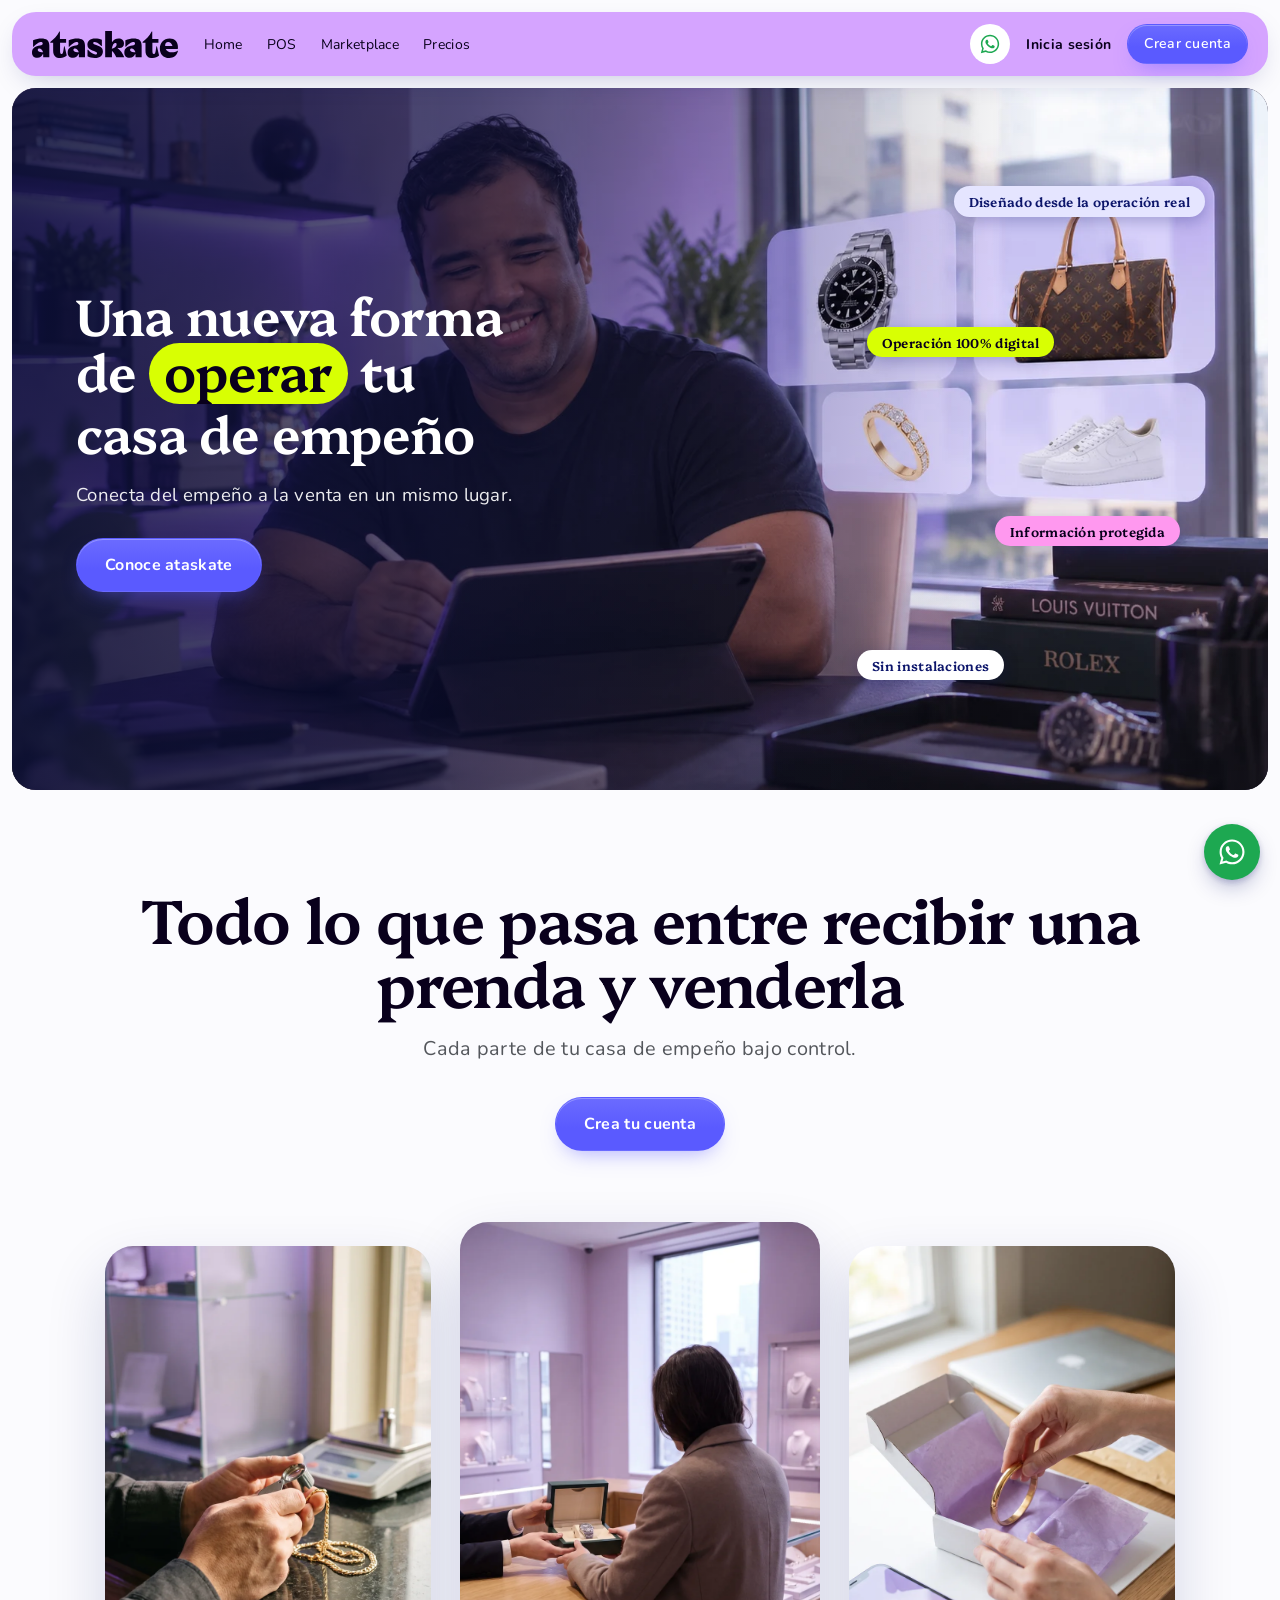
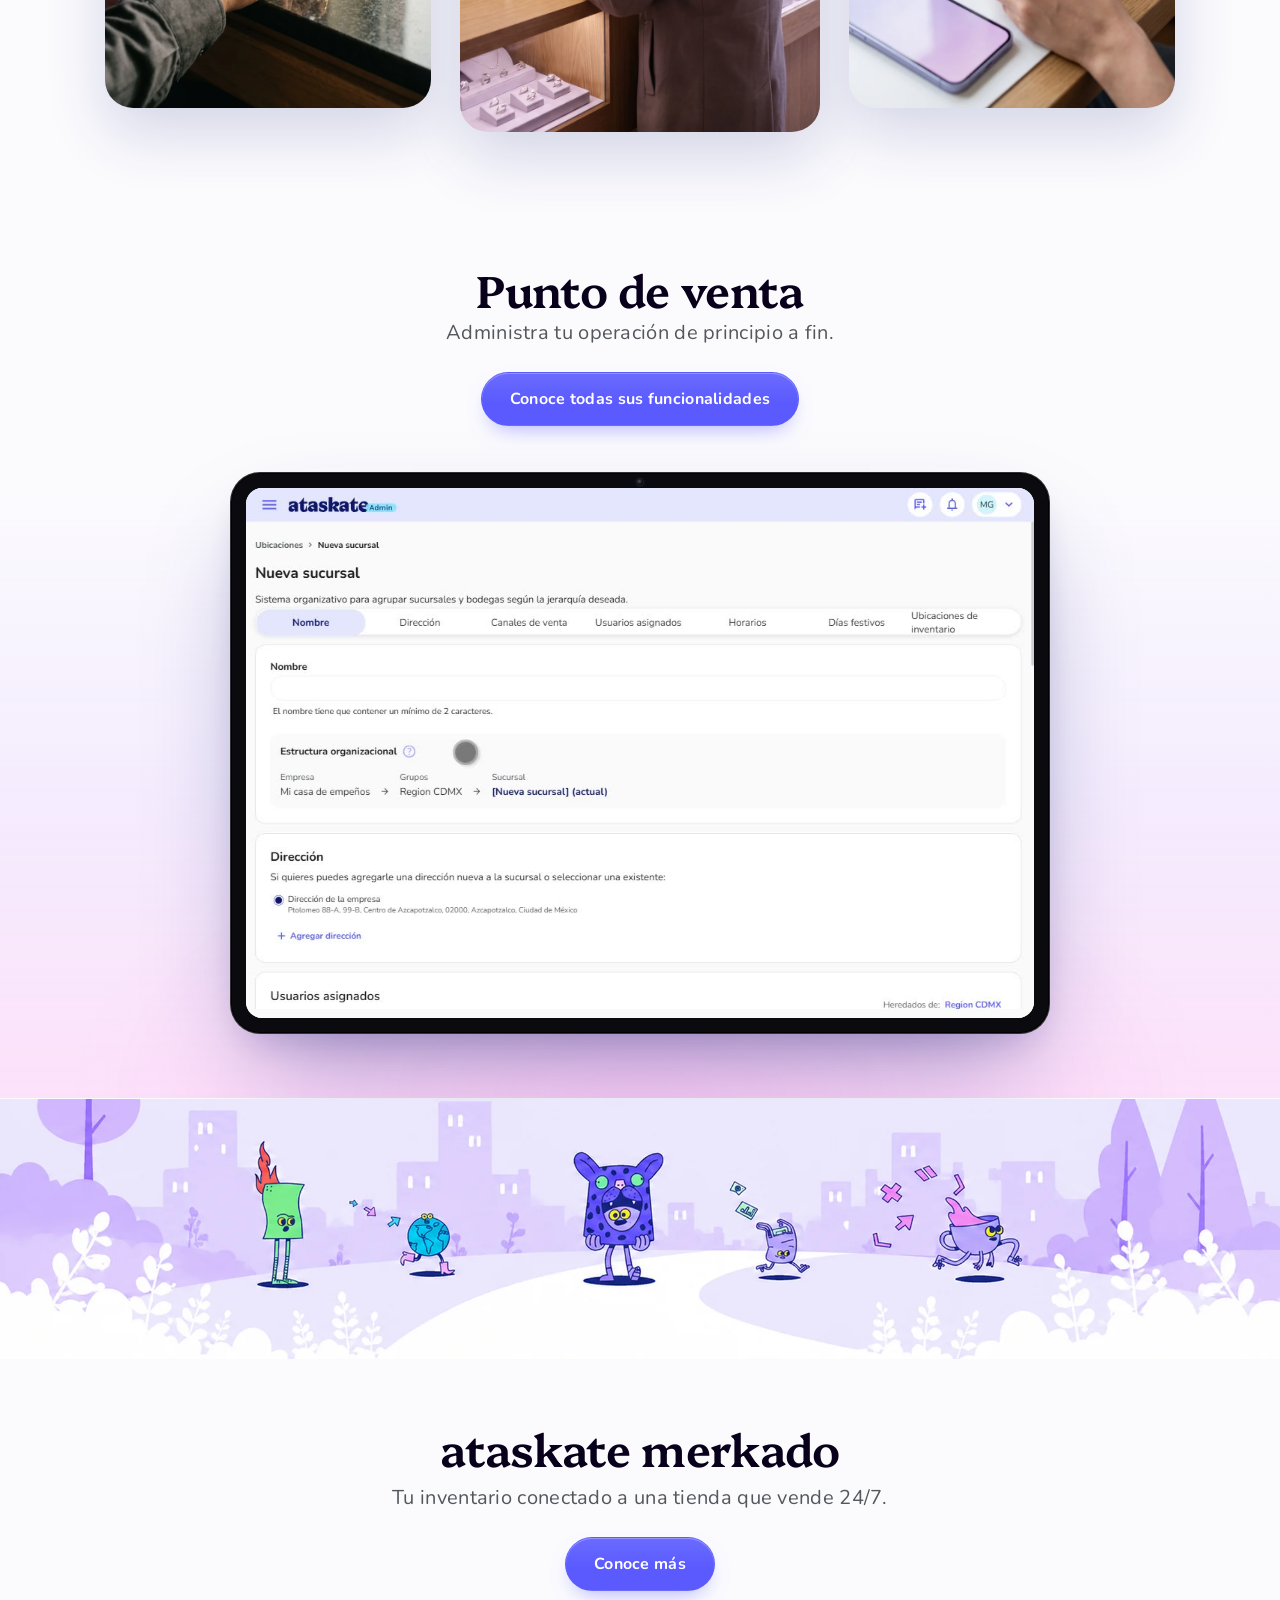
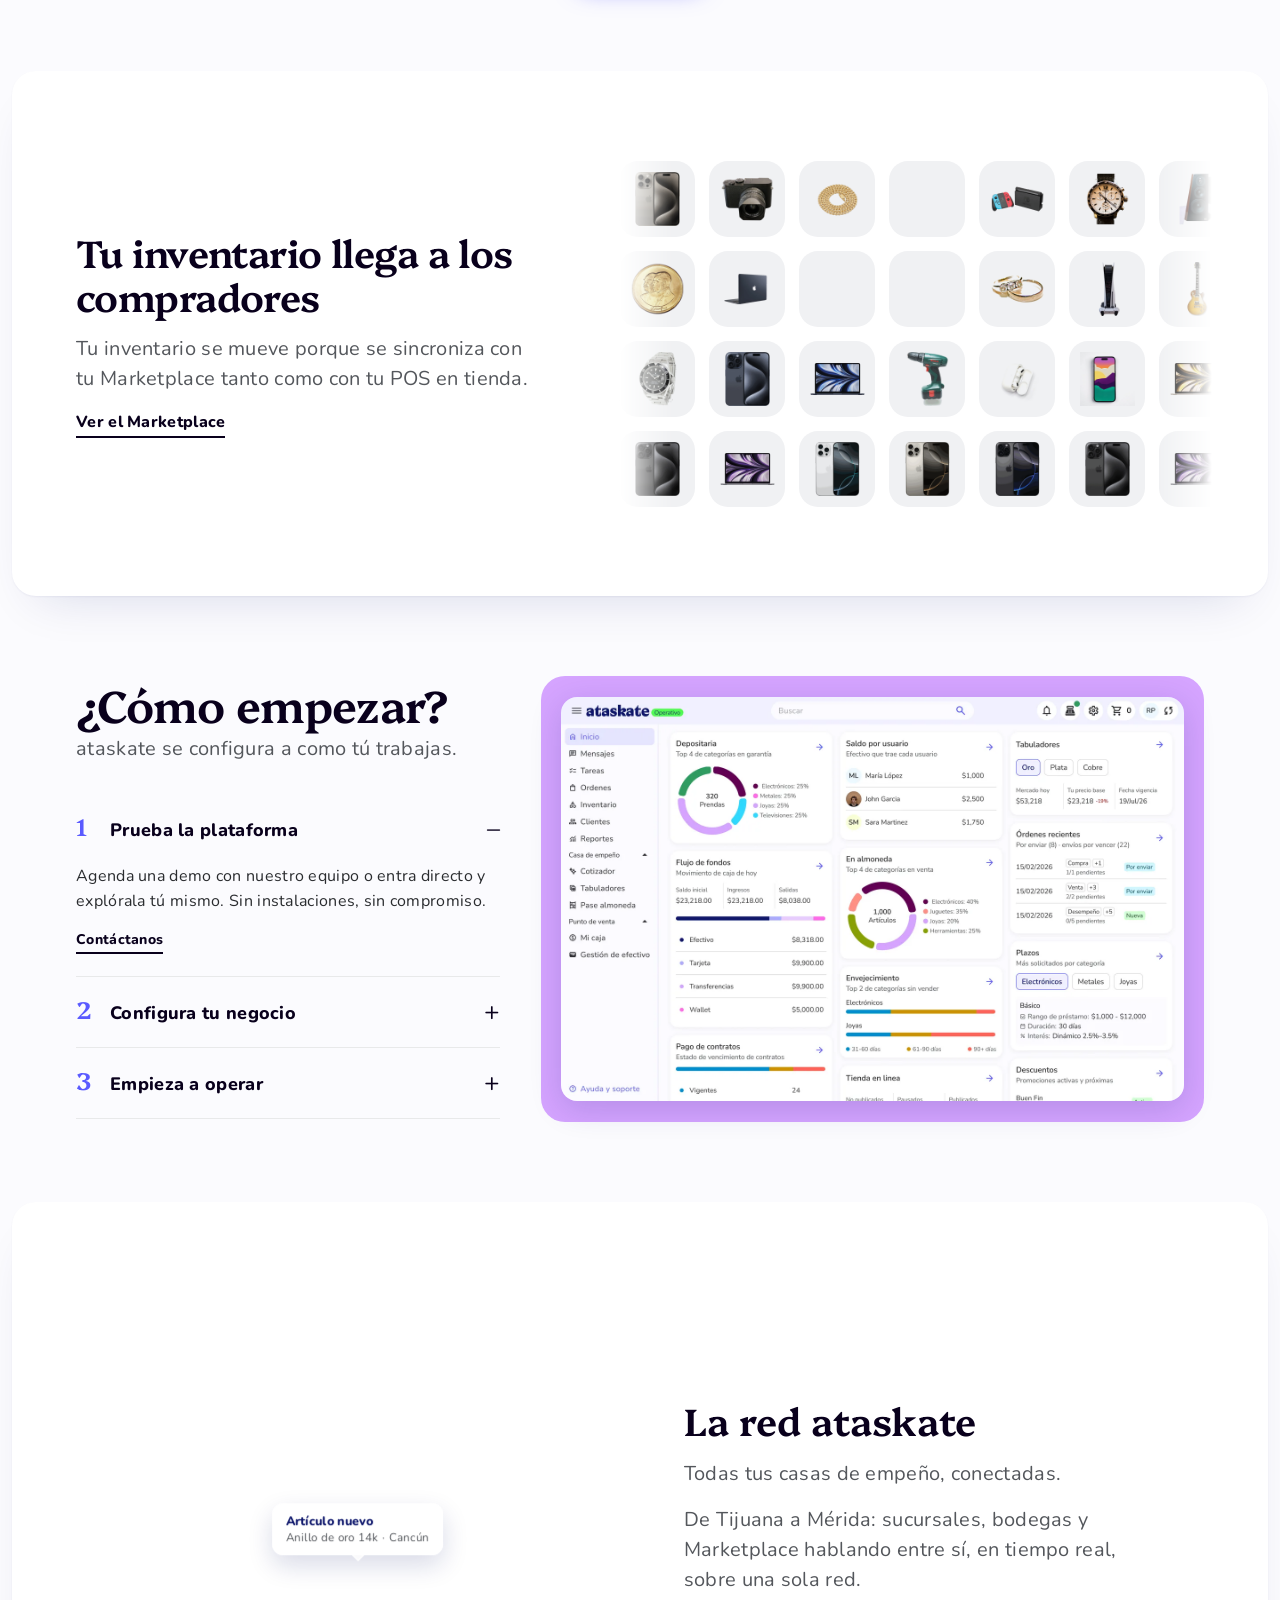
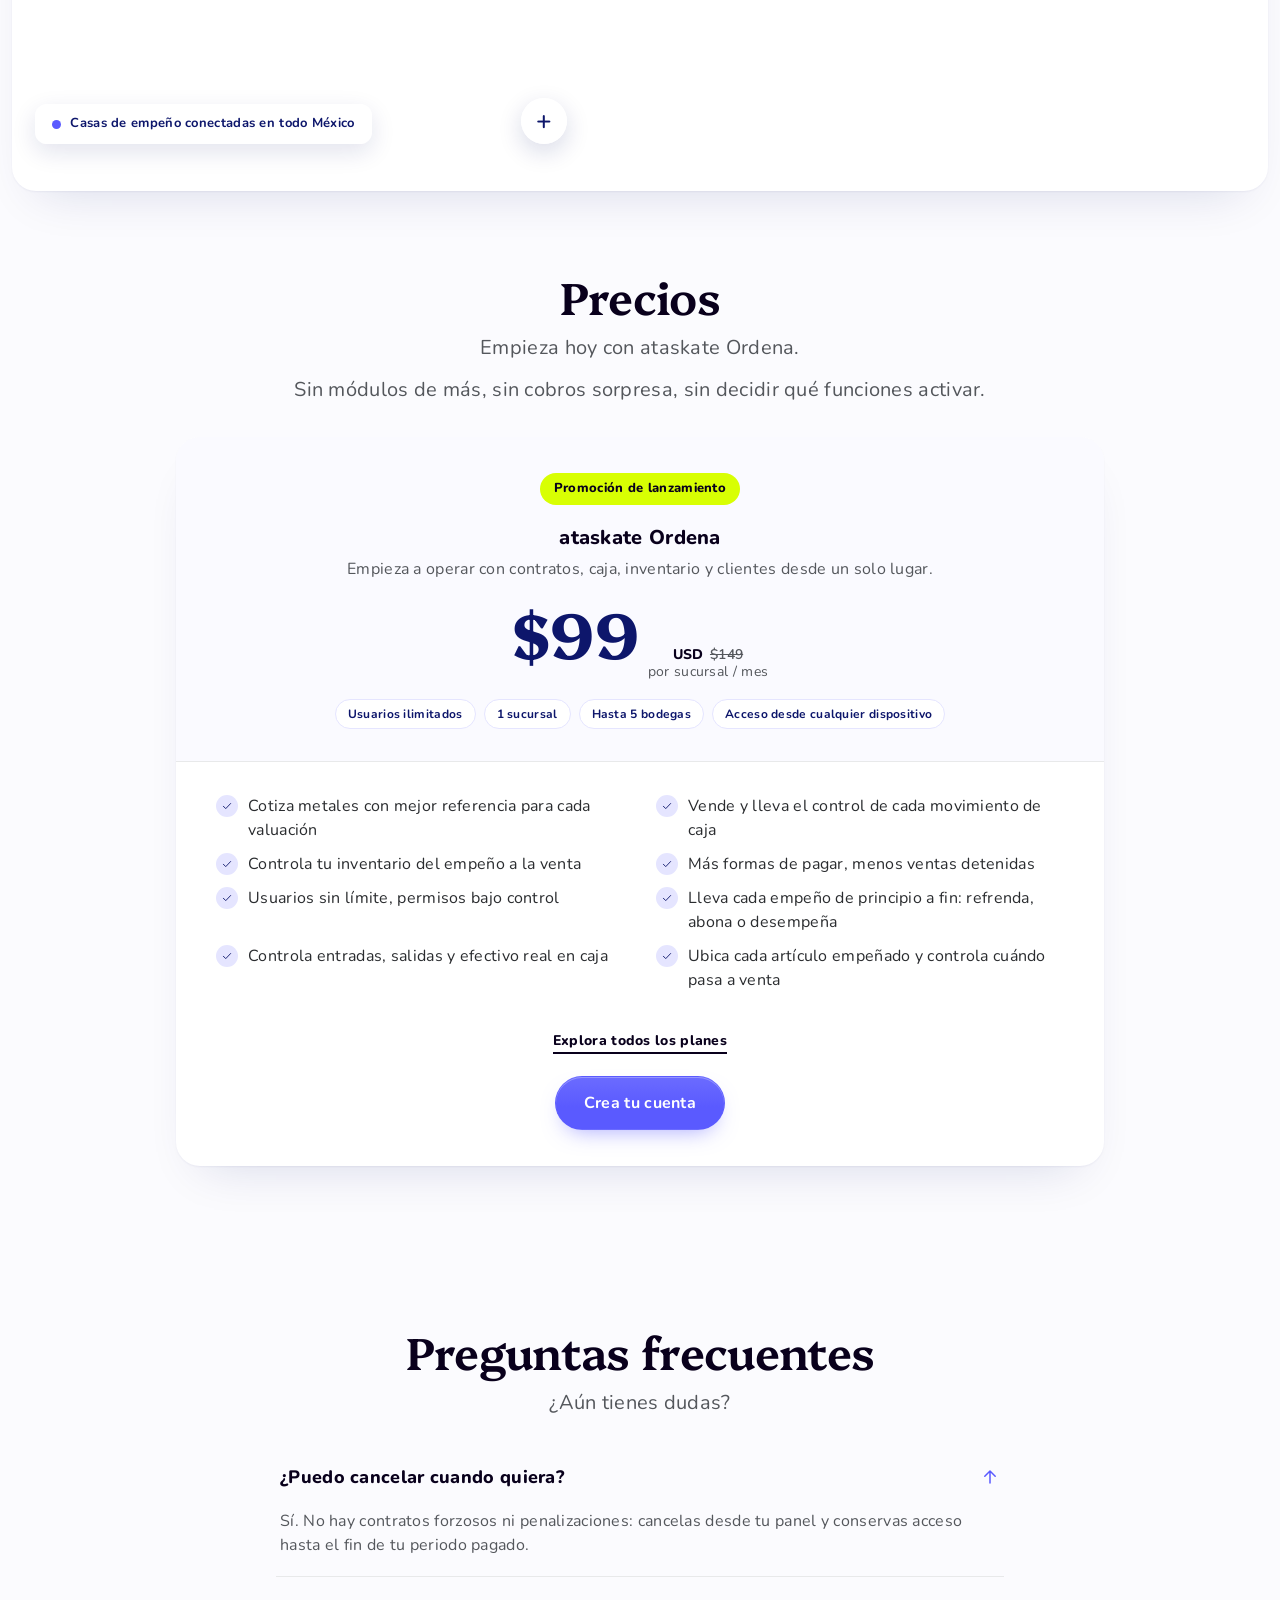
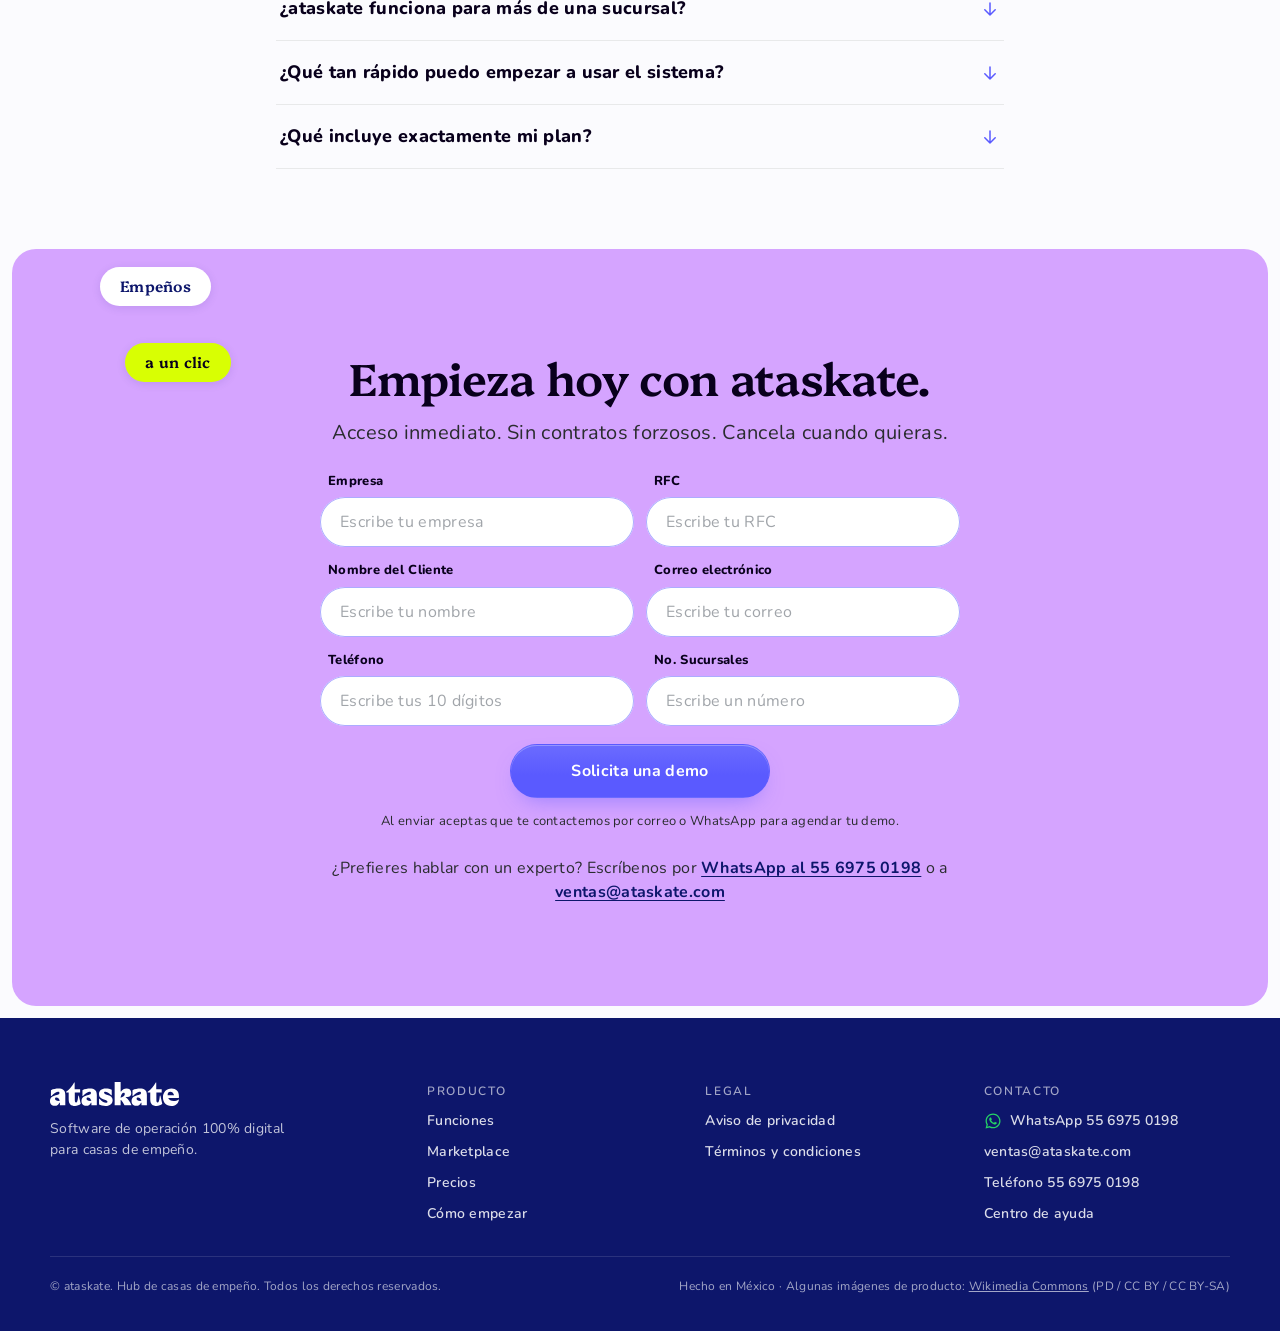
==== landing/index.html @ 6cd4001c "Formulario de demo: los campos vacíos dicen qué escribir en vez de un ejemplo Co-Authored-By: Claude" ====
<!DOCTYPE html><html lang="es-MX"> <head><meta charset="UTF-8"><meta name="viewport" content="width=device-width, initial-scale=1"><title>ataskate — Software prendario para casas de empeño</title><meta name="description" content="Contratos, inventario, crédito y venta en una sola plataforma hecha para casas de empeño. Sin papel, sin Excel, sin pretextos."><meta name="robots" content="index, follow, max-image-preview:large"><link rel="canonical" href="https://ataskate.com.mx/landing/"><link rel="icon" type="image/svg+xml" href="/brand/ataskate-mark.svg"><link rel="icon" href="/favicon.ico" sizes="48x48"><link rel="apple-touch-icon" href="/apple-touch-icon.png"><meta name="theme-color" content="#d5a4ff"><link rel="sitemap" type="application/xml" href="/sitemap.xml"><meta property="og:site_name" content="ataskate"><meta property="og:locale" content="es_MX"><meta property="og:type" content="website"><meta property="og:url" content="https://ataskate.com.mx/landing/"><meta property="og:title" content="ataskate — Software prendario para casas de empeño"><meta property="og:description" content="Contratos, inventario, crédito y venta en una sola plataforma hecha para casas de empeño. Sin papel, sin Excel, sin pretextos."><meta property="og:image" content="https://ataskate.com.mx/brand/og.png"><meta property="og:image:width" content="1200"><meta property="og:image:height" content="630"><meta property="og:image:alt" content="ataskate — punto de venta y operación para casas de empeño"><meta name="twitter:card" content="summary_large_image"><link rel="preconnect" href="https://fonts.googleapis.com"><link rel="preconnect" href="https://fonts.gstatic.com" crossorigin><link href="https://fonts.googleapis.com/css2?family=Nunito:wght@400;600;700;800&family=Platypi:wght@600;700&display=swap" rel="stylesheet"><script>(function(){const id = "ypi6x94vpf";

    (function (c, l, a, r, i, t, y) {
      c[a] = c[a] || function () { (c[a].q = c[a].q || []).push(arguments); };
      t = l.createElement(r); t.async = 1; t.src = 'https://www.clarity.ms/tag/' + i;
      y = l.getElementsByTagName(r)[0]; y.parentNode.insertBefore(t, y);
    })(window, document, 'clarity', 'script', id);
  })();</script><link rel="preload" as="image" href="/video/landing-pos-poster.jpg"><link rel="stylesheet" href="/_astro/landing.CzInHLzy.css">
<link rel="stylesheet" href="/_astro/landing.BYxrGSKf.css">
<style>.wa--foot[data-astro-cid-sbyz6brq]{display:inline-flex;align-items:center;gap:8px}.wa--foot[data-astro-cid-sbyz6brq] svg[data-astro-cid-sbyz6brq]{flex:none;color:#25d366}.wa--flotante[data-astro-cid-sbyz6brq]{position:fixed;right:max(20px,env(safe-area-inset-right));bottom:max(20px,env(safe-area-inset-bottom));z-index:40;display:inline-flex;align-items:center;justify-content:center;width:56px;height:56px;border-radius:50%;background:#1da851;color:#fff;box-shadow:0 10px 24px -8px #0d166b73,0 2px 6px #0d166b2e;transition:transform .15s,background-color .15s,opacity .2s,visibility 0s}.wa--flotante[data-astro-cid-sbyz6brq]:hover{background:#178f45;transform:translateY(-2px)}.wa--flotante[data-astro-cid-sbyz6brq]:active{transform:none}.wa--flotante[data-astro-cid-sbyz6brq]:focus-visible{border-radius:50%;outline:3px solid #0d166b;outline-offset:3px}.wa--flotante[data-astro-cid-sbyz6brq].is-oculto{opacity:0;visibility:hidden;pointer-events:none;transition:opacity .2s,visibility 0s .2s}@media (prefers-reduced-motion: reduce){.wa--flotante[data-astro-cid-sbyz6brq],.wa--flotante[data-astro-cid-sbyz6brq].is-oculto{transition:none}.wa--flotante[data-astro-cid-sbyz6brq]:hover{transform:none}}@media print{.wa--flotante[data-astro-cid-sbyz6brq]{display:none}}
</style>
<link rel="stylesheet" href="/_astro/landing.CSBwMvqq.css"><script type="module" src="/_astro/hoisted.DIauK516.js"></script></head> <body> <a class="skip" href="#main">Saltar al contenido</a>     <header class="mast" data-astro-cid-bcnnqveb> <div class="mast__bar" data-astro-cid-bcnnqveb> <a class="mast__brand" href="#top" aria-label="ataskate — inicio" data-astro-cid-bcnnqveb> <img src="/brand/ataskate-ink.svg" alt="ataskate" width="335" height="62" data-astro-cid-bcnnqveb> </a> <nav class="mast__nav" id="mast-nav" aria-label="Principal" data-astro-cid-bcnnqveb> <a href="#top" data-astro-cid-bcnnqveb>Home</a><a href="/punto-de-venta/" data-astro-cid-bcnnqveb>POS</a><a href="/marketplace/" data-astro-cid-bcnnqveb>Marketplace</a><a href="/planes/" data-astro-cid-bcnnqveb>Precios</a> </nav> <a class="wa wa--mast mast__wa" data-wa="mast" href="https://wa.me/525569750198?text=Hola%2C%20quiero%20m%C3%A1s%20informaci%C3%B3n%20de%20ataskate." target="_blank" rel="noopener" aria-label="Escríbenos por WhatsApp (se abre en otra pestaña)" title="Escríbenos por WhatsApp" data-astro-cid-bcnnqveb data-astro-cid-sbyz6brq><svg viewBox="0 0 24 24" width="22" height="22" fill="currentColor" aria-hidden="true" data-astro-cid-sbyz6brq><path d="M2 22L3.41254 16.8642C2.5409 15.3608 2.08289 13.6567 2.08373 11.9092C2.08624 6.44583 6.55329 2 12.0419 2C14.7053 2.00083 17.2056 3.03333 19.0862 4.90667C20.9659 6.78 22.0008 9.27 22 11.9183C21.9975 17.3825 17.5304 21.8283 12.0419 21.8283C10.3756 21.8275 8.73365 21.4117 7.27924 20.6217L2 22ZM7.52374 18.8275C8.92707 19.6567 10.2668 20.1533 12.0385 20.1542C16.6002 20.1542 20.3162 16.4592 20.3187 11.9167C20.3204 7.365 16.622 3.675 12.0452 3.67333C7.4802 3.67333 3.76673 7.36833 3.76505 11.91C3.76421 13.7642 4.31014 15.1525 5.22699 16.605L4.39052 19.645L7.52374 18.8275ZM17.0582 14.2742C16.9962 14.1708 16.8304 14.1092 16.5809 13.985C16.3322 13.8608 15.1089 13.2617 14.8803 13.1792C14.6526 13.0967 14.4868 13.055 14.3202 13.3033C14.1544 13.5508 13.6771 14.1092 13.5323 14.2742C13.3874 14.4392 13.2417 14.46 12.993 14.3358C12.7444 14.2117 11.9422 13.9508 10.9919 13.1067C10.2525 12.45 9.75266 11.6392 9.6078 11.3908C9.46295 11.1433 9.59273 11.0092 9.71665 10.8858C9.82885 10.775 9.96533 10.5967 10.0901 10.4517C10.2165 10.3083 10.2576 10.205 10.3413 10.0392C10.4242 9.87417 10.3832 9.72917 10.3204 9.605C10.2576 9.48167 9.76019 8.2625 9.55338 7.76667C9.35075 7.28417 9.14561 7.34917 8.99322 7.34167L8.51595 7.33333C8.35016 7.33333 8.08055 7.395 7.8528 7.64333C7.62505 7.89167 6.982 8.49 6.982 9.70917C6.982 10.9283 7.87373 12.1058 7.99765 12.2708C8.12241 12.4358 9.75182 14.9375 12.2478 16.01C12.8415 16.265 13.3054 16.4175 13.6662 16.5317C14.2624 16.72 14.805 16.6933 15.2337 16.63C15.7118 16.5592 16.7057 16.0308 16.9133 15.4525C17.121 14.8733 17.121 14.3775 17.0582 14.2742Z" data-astro-cid-sbyz6brq></path></svg></a>   <a class="mast__login" href="#cta" data-astro-cid-bcnnqveb>Inicia sesión</a> <a class="btn btn--primary btn--sm mast__cta" href="#cta" data-astro-cid-bcnnqveb>Crear cuenta</a> <button class="mast__burger" type="button" data-menu aria-controls="mast-nav" aria-expanded="false" aria-label="Abrir menú" data-astro-cid-bcnnqveb> <span data-astro-cid-bcnnqveb></span><span data-astro-cid-bcnnqveb></span><span data-astro-cid-bcnnqveb></span> </button> </div> </header> <main id="main" data-astro-cid-bcnnqveb> <!-- ============================== HERO ============================== --> <!-- Cinematic hero: the counter footage runs full-bleed behind a left
         scrim, Shopify-style, with the copy in white on top. --> <section class="hero" id="top" data-astro-cid-bcnnqveb> <div class="hero__bg" aria-hidden="true" data-astro-cid-bcnnqveb> <img class="hero__img" src="/img/hero-home.webp" alt="" width="1669" height="942" fetchpriority="high" decoding="async" data-astro-cid-bcnnqveb> </div> <div class="hero__scrim" aria-hidden="true" data-astro-cid-bcnnqveb></div> <div class="hero__copy" data-astro-cid-bcnnqveb> <h1 class="hero__title" data-astro-cid-bcnnqveb>
Una nueva forma de <em data-astro-cid-bcnnqveb>operar</em> tu casa de empeño
</h1> <p class="hero__lede" data-astro-cid-bcnnqveb>
Conecta del empeño a la venta en un mismo lugar.
</p> <div class="hero__actions" data-astro-cid-bcnnqveb> <a class="btn btn--primary" href="#funciones" data-astro-cid-bcnnqveb>Conoce ataskate</a> </div> </div> <ul class="hero__chips" data-astro-cid-bcnnqveb> <li style="--t:14%;--l:auto;--r:5%;--d:-1.2s;--bg:var(--purple-100);--fg:var(--navy)" data-astro-cid-bcnnqveb> Diseñado desde la operación real </li><li style="--t:34%;--l:auto;--r:17%;--d:-3.6s;--bg:var(--lemon-200);--fg:var(--ink)" data-astro-cid-bcnnqveb> Operación 100% digital </li><li style="--t:61%;--l:auto;--r:7%;--d:-5.4s;--bg:var(--pink-100);--fg:var(--ink)" data-astro-cid-bcnnqveb> Información protegida </li><li style="--t:80%;--l:auto;--r:21%;--d:-2.5s;--bg:#FFFFFF;--fg:var(--navy)" data-astro-cid-bcnnqveb> Sin instalaciones </li> </ul> </section> <!-- ============================== FUNCIONES ============================== --> <!-- ============================== SUITE (bento bajo el hero) ============================== --> <section class="suite" id="funciones" data-astro-cid-bcnnqveb> <div class="intro" data-astro-cid-bcnnqveb> <div class="head head--center intro__head" data-astro-cid-bcnnqveb> <h2 class="h2 intro__title" data-astro-cid-bcnnqveb>Todo lo que pasa entre recibir una prenda y venderla</h2> <p class="lede intro__sub" data-astro-cid-bcnnqveb>Cada parte de tu casa de empeño bajo control.</p> <a class="btn btn--primary intro__cta" href="#cta" data-astro-cid-bcnnqveb>Crea tu cuenta</a> </div> <div class="intro__cards" data-astro-cid-bcnnqveb> <figure class="icard icard--0" data-astro-cid-bcnnqveb> <img src="/img/intro/caja.webp" alt="Avalúo de una cadena de oro en el mostrador" width="900" height="1200" loading="lazy" decoding="async" data-astro-cid-bcnnqveb> </figure><figure class="icard icard--1" data-astro-cid-bcnnqveb> <img src="/img/intro/prenda.webp" alt="Cliente recibiendo un reloj en la sucursal" width="900" height="1200" loading="lazy" decoding="async" data-astro-cid-bcnnqveb> </figure><figure class="icard icard--2" data-astro-cid-bcnnqveb> <img src="/img/intro/venta.webp" alt="Empaque de una pieza vendida en el Marketplace" width="900" height="1200" loading="lazy" decoding="async" data-astro-cid-bcnnqveb> </figure> </div> </div> <div class="pos-hero" data-poshero data-astro-cid-bcnnqveb> <div class="suite__kicker suite__kicker--center" data-astro-cid-bcnnqveb> <span class="eyebrow" data-astro-cid-bcnnqveb>Punto de venta</span> <p data-astro-cid-bcnnqveb>Administra tu operación de principio a fin.</p> <a class="btn btn--primary" href="/punto-de-venta/" data-astro-cid-bcnnqveb>Conoce todas sus funcionalidades</a> </div> <div class="pos-hero__stage" data-astro-cid-bcnnqveb> <figure class="branches__device pos-hero__device" data-astro-cid-bcnnqveb> <video src="/video/suc-crear.mp4" poster="/video/suc-crear-poster.jpg" width="1052" height="708" autoplay muted loop playsinline preload="metadata" aria-label="Recorrido del punto de venta de ataskate" data-astro-cid-bcnnqveb></video> </figure> </div> </div><div class="mkt-hero" id="marketplace" data-mkthero data-astro-cid-bcnnqveb> <figure class="mkt-hero__art" data-astro-cid-bcnnqveb> <img src="/img/mkt-hero.webp" alt="Ilustración del Marketplace de ataskate" width="2000" height="407" loading="lazy" decoding="async" data-astro-cid-bcnnqveb> </figure> <div class="suite__kicker suite__kicker--center" data-astro-cid-bcnnqveb> <span class="eyebrow" data-astro-cid-bcnnqveb>ataskate merkado</span> <p data-astro-cid-bcnnqveb>Tu inventario conectado a una tienda que vende 24/7.</p> <a class="btn btn--primary" href="/marketplace/" data-astro-cid-bcnnqveb>Conoce más</a> </div> </div> </section> <!-- ============================== ALCANCE (product wall) ============================== --> <!-- Editorial two-column band: copy owns the left with generous air, the
         drifting product tiles live in their own zone on the right — they
         never run behind the text. --> <section class="wall" data-astro-cid-bcnnqveb> <div class="wall__copy" data-astro-cid-bcnnqveb> <h2 class="wall__title" data-astro-cid-bcnnqveb>Tu inventario llega a los compradores</h2> <p class="lede" data-astro-cid-bcnnqveb>Tu inventario se mueve porque se sincroniza con tu Marketplace tanto como con tu POS en tienda.</p> <a class="link-underline" href="#marketplace" data-astro-cid-bcnnqveb>Ver el Marketplace</a> </div> <!-- Decorative: rows of product tiles drifting sideways. Each row is
           rendered twice and slid by exactly one copy for a seamless loop. --> <div class="wall__rails" aria-hidden="true" data-astro-cid-bcnnqveb> <div class="wall__rail" data-astro-cid-bcnnqveb> <div class="wall__track" style="--dur:38s;--dir:normal" data-astro-cid-bcnnqveb> <span class="wall__tile" data-astro-cid-bcnnqveb> <img src="/img/productos/lg/iphone-titanio.webp" alt="" width="128" height="128" loading="lazy" decoding="async" data-astro-cid-bcnnqveb> </span><span class="wall__tile" data-astro-cid-bcnnqveb> <img src="/img/productos/lg/camara.webp" alt="" width="128" height="128" loading="lazy" decoding="async" data-astro-cid-bcnnqveb> </span><span class="wall__tile" data-astro-cid-bcnnqveb> <img src="/img/productos/lg/cadena-oro.webp" alt="" width="128" height="128" loading="lazy" decoding="async" data-astro-cid-bcnnqveb> </span><span class="wall__tile" data-astro-cid-bcnnqveb> <img src="/img/productos/lg/laptop-plata.webp" alt="" width="128" height="128" loading="lazy" decoding="async" data-astro-cid-bcnnqveb> </span><span class="wall__tile" data-astro-cid-bcnnqveb> <img src="/img/productos/lg/switch.webp" alt="" width="128" height="128" loading="lazy" decoding="async" data-astro-cid-bcnnqveb> </span><span class="wall__tile" data-astro-cid-bcnnqveb> <img src="/img/productos/lg/reloj-tissot.webp" alt="" width="128" height="128" loading="lazy" decoding="async" data-astro-cid-bcnnqveb> </span><span class="wall__tile" data-astro-cid-bcnnqveb> <img src="/img/productos/lg/bocina-jbl.webp" alt="" width="128" height="128" loading="lazy" decoding="async" data-astro-cid-bcnnqveb> </span><span class="wall__tile" data-astro-cid-bcnnqveb> <img src="/img/productos/lg/iphone-titanio.webp" alt="" width="128" height="128" loading="lazy" decoding="async" data-astro-cid-bcnnqveb> </span><span class="wall__tile" data-astro-cid-bcnnqveb> <img src="/img/productos/lg/camara.webp" alt="" width="128" height="128" loading="lazy" decoding="async" data-astro-cid-bcnnqveb> </span><span class="wall__tile" data-astro-cid-bcnnqveb> <img src="/img/productos/lg/cadena-oro.webp" alt="" width="128" height="128" loading="lazy" decoding="async" data-astro-cid-bcnnqveb> </span><span class="wall__tile" data-astro-cid-bcnnqveb> <img src="/img/productos/lg/laptop-plata.webp" alt="" width="128" height="128" loading="lazy" decoding="async" data-astro-cid-bcnnqveb> </span><span class="wall__tile" data-astro-cid-bcnnqveb> <img src="/img/productos/lg/switch.webp" alt="" width="128" height="128" loading="lazy" decoding="async" data-astro-cid-bcnnqveb> </span><span class="wall__tile" data-astro-cid-bcnnqveb> <img src="/img/productos/lg/reloj-tissot.webp" alt="" width="128" height="128" loading="lazy" decoding="async" data-astro-cid-bcnnqveb> </span><span class="wall__tile" data-astro-cid-bcnnqveb> <img src="/img/productos/lg/bocina-jbl.webp" alt="" width="128" height="128" loading="lazy" decoding="async" data-astro-cid-bcnnqveb> </span><span class="wall__tile" data-astro-cid-bcnnqveb> <img src="/img/productos/lg/iphone-titanio.webp" alt="" width="128" height="128" loading="lazy" decoding="async" data-astro-cid-bcnnqveb> </span><span class="wall__tile" data-astro-cid-bcnnqveb> <img src="/img/productos/lg/camara.webp" alt="" width="128" height="128" loading="lazy" decoding="async" data-astro-cid-bcnnqveb> </span><span class="wall__tile" data-astro-cid-bcnnqveb> <img src="/img/productos/lg/cadena-oro.webp" alt="" width="128" height="128" loading="lazy" decoding="async" data-astro-cid-bcnnqveb> </span><span class="wall__tile" data-astro-cid-bcnnqveb> <img src="/img/productos/lg/laptop-plata.webp" alt="" width="128" height="128" loading="lazy" decoding="async" data-astro-cid-bcnnqveb> </span><span class="wall__tile" data-astro-cid-bcnnqveb> <img src="/img/productos/lg/switch.webp" alt="" width="128" height="128" loading="lazy" decoding="async" data-astro-cid-bcnnqveb> </span><span class="wall__tile" data-astro-cid-bcnnqveb> <img src="/img/productos/lg/reloj-tissot.webp" alt="" width="128" height="128" loading="lazy" decoding="async" data-astro-cid-bcnnqveb> </span><span class="wall__tile" data-astro-cid-bcnnqveb> <img src="/img/productos/lg/bocina-jbl.webp" alt="" width="128" height="128" loading="lazy" decoding="async" data-astro-cid-bcnnqveb> </span><span class="wall__tile" data-astro-cid-bcnnqveb> <img src="/img/productos/lg/iphone-titanio.webp" alt="" width="128" height="128" loading="lazy" decoding="async" data-astro-cid-bcnnqveb> </span><span class="wall__tile" data-astro-cid-bcnnqveb> <img src="/img/productos/lg/camara.webp" alt="" width="128" height="128" loading="lazy" decoding="async" data-astro-cid-bcnnqveb> </span><span class="wall__tile" data-astro-cid-bcnnqveb> <img src="/img/productos/lg/cadena-oro.webp" alt="" width="128" height="128" loading="lazy" decoding="async" data-astro-cid-bcnnqveb> </span><span class="wall__tile" data-astro-cid-bcnnqveb> <img src="/img/productos/lg/iphone-titanio.webp" alt="" width="128" height="128" loading="lazy" decoding="async" data-astro-cid-bcnnqveb> </span><span class="wall__tile" data-astro-cid-bcnnqveb> <img src="/img/productos/lg/camara.webp" alt="" width="128" height="128" loading="lazy" decoding="async" data-astro-cid-bcnnqveb> </span><span class="wall__tile" data-astro-cid-bcnnqveb> <img src="/img/productos/lg/cadena-oro.webp" alt="" width="128" height="128" loading="lazy" decoding="async" data-astro-cid-bcnnqveb> </span><span class="wall__tile" data-astro-cid-bcnnqveb> <img src="/img/productos/lg/laptop-plata.webp" alt="" width="128" height="128" loading="lazy" decoding="async" data-astro-cid-bcnnqveb> </span><span class="wall__tile" data-astro-cid-bcnnqveb> <img src="/img/productos/lg/switch.webp" alt="" width="128" height="128" loading="lazy" decoding="async" data-astro-cid-bcnnqveb> </span><span class="wall__tile" data-astro-cid-bcnnqveb> <img src="/img/productos/lg/reloj-tissot.webp" alt="" width="128" height="128" loading="lazy" decoding="async" data-astro-cid-bcnnqveb> </span><span class="wall__tile" data-astro-cid-bcnnqveb> <img src="/img/productos/lg/bocina-jbl.webp" alt="" width="128" height="128" loading="lazy" decoding="async" data-astro-cid-bcnnqveb> </span><span class="wall__tile" data-astro-cid-bcnnqveb> <img src="/img/productos/lg/iphone-titanio.webp" alt="" width="128" height="128" loading="lazy" decoding="async" data-astro-cid-bcnnqveb> </span><span class="wall__tile" data-astro-cid-bcnnqveb> <img src="/img/productos/lg/camara.webp" alt="" width="128" height="128" loading="lazy" decoding="async" data-astro-cid-bcnnqveb> </span><span class="wall__tile" data-astro-cid-bcnnqveb> <img src="/img/productos/lg/cadena-oro.webp" alt="" width="128" height="128" loading="lazy" decoding="async" data-astro-cid-bcnnqveb> </span><span class="wall__tile" data-astro-cid-bcnnqveb> <img src="/img/productos/lg/laptop-plata.webp" alt="" width="128" height="128" loading="lazy" decoding="async" data-astro-cid-bcnnqveb> </span><span class="wall__tile" data-astro-cid-bcnnqveb> <img src="/img/productos/lg/switch.webp" alt="" width="128" height="128" loading="lazy" decoding="async" data-astro-cid-bcnnqveb> </span><span class="wall__tile" data-astro-cid-bcnnqveb> <img src="/img/productos/lg/reloj-tissot.webp" alt="" width="128" height="128" loading="lazy" decoding="async" data-astro-cid-bcnnqveb> </span><span class="wall__tile" data-astro-cid-bcnnqveb> <img src="/img/productos/lg/bocina-jbl.webp" alt="" width="128" height="128" loading="lazy" decoding="async" data-astro-cid-bcnnqveb> </span><span class="wall__tile" data-astro-cid-bcnnqveb> <img src="/img/productos/lg/iphone-titanio.webp" alt="" width="128" height="128" loading="lazy" decoding="async" data-astro-cid-bcnnqveb> </span><span class="wall__tile" data-astro-cid-bcnnqveb> <img src="/img/productos/lg/camara.webp" alt="" width="128" height="128" loading="lazy" decoding="async" data-astro-cid-bcnnqveb> </span><span class="wall__tile" data-astro-cid-bcnnqveb> <img src="/img/productos/lg/cadena-oro.webp" alt="" width="128" height="128" loading="lazy" decoding="async" data-astro-cid-bcnnqveb> </span><span class="wall__tile" data-astro-cid-bcnnqveb> <img src="/img/productos/lg/laptop-plata.webp" alt="" width="128" height="128" loading="lazy" decoding="async" data-astro-cid-bcnnqveb> </span><span class="wall__tile" data-astro-cid-bcnnqveb> <img src="/img/productos/lg/switch.webp" alt="" width="128" height="128" loading="lazy" decoding="async" data-astro-cid-bcnnqveb> </span><span class="wall__tile" data-astro-cid-bcnnqveb> <img src="/img/productos/lg/reloj-tissot.webp" alt="" width="128" height="128" loading="lazy" decoding="async" data-astro-cid-bcnnqveb> </span><span class="wall__tile" data-astro-cid-bcnnqveb> <img src="/img/productos/lg/bocina-jbl.webp" alt="" width="128" height="128" loading="lazy" decoding="async" data-astro-cid-bcnnqveb> </span><span class="wall__tile" data-astro-cid-bcnnqveb> <img src="/img/productos/lg/iphone-titanio.webp" alt="" width="128" height="128" loading="lazy" decoding="async" data-astro-cid-bcnnqveb> </span><span class="wall__tile" data-astro-cid-bcnnqveb> <img src="/img/productos/lg/camara.webp" alt="" width="128" height="128" loading="lazy" decoding="async" data-astro-cid-bcnnqveb> </span><span class="wall__tile" data-astro-cid-bcnnqveb> <img src="/img/productos/lg/cadena-oro.webp" alt="" width="128" height="128" loading="lazy" decoding="async" data-astro-cid-bcnnqveb> </span> </div> </div><div class="wall__rail" data-astro-cid-bcnnqveb> <div class="wall__track" style="--dur:47s;--dir:reverse" data-astro-cid-bcnnqveb> <span class="wall__tile" data-astro-cid-bcnnqveb> <img src="/img/productos/lg/moneda-oro.webp" alt="" width="128" height="128" loading="lazy" decoding="async" data-astro-cid-bcnnqveb> </span><span class="wall__tile" data-astro-cid-bcnnqveb> <img src="/img/productos/lg/macbook.webp" alt="" width="128" height="128" loading="lazy" decoding="async" data-astro-cid-bcnnqveb> </span><span class="wall__tile" data-astro-cid-bcnnqveb> <img src="/img/productos/lg/iphone-desierto.webp" alt="" width="128" height="128" loading="lazy" decoding="async" data-astro-cid-bcnnqveb> </span><span class="wall__tile" data-astro-cid-bcnnqveb> <img src="/img/productos/lg/smartwatch.webp" alt="" width="128" height="128" loading="lazy" decoding="async" data-astro-cid-bcnnqveb> </span><span class="wall__tile" data-astro-cid-bcnnqveb> <img src="/img/productos/lg/anillos.webp" alt="" width="128" height="128" loading="lazy" decoding="async" data-astro-cid-bcnnqveb> </span><span class="wall__tile" data-astro-cid-bcnnqveb> <img src="/img/productos/lg/consola.webp" alt="" width="128" height="128" loading="lazy" decoding="async" data-astro-cid-bcnnqveb> </span><span class="wall__tile" data-astro-cid-bcnnqveb> <img src="/img/productos/lg/guitarra.webp" alt="" width="128" height="128" loading="lazy" decoding="async" data-astro-cid-bcnnqveb> </span><span class="wall__tile" data-astro-cid-bcnnqveb> <img src="/img/productos/lg/moneda-oro.webp" alt="" width="128" height="128" loading="lazy" decoding="async" data-astro-cid-bcnnqveb> </span><span class="wall__tile" data-astro-cid-bcnnqveb> <img src="/img/productos/lg/macbook.webp" alt="" width="128" height="128" loading="lazy" decoding="async" data-astro-cid-bcnnqveb> </span><span class="wall__tile" data-astro-cid-bcnnqveb> <img src="/img/productos/lg/iphone-desierto.webp" alt="" width="128" height="128" loading="lazy" decoding="async" data-astro-cid-bcnnqveb> </span><span class="wall__tile" data-astro-cid-bcnnqveb> <img src="/img/productos/lg/smartwatch.webp" alt="" width="128" height="128" loading="lazy" decoding="async" data-astro-cid-bcnnqveb> </span><span class="wall__tile" data-astro-cid-bcnnqveb> <img src="/img/productos/lg/anillos.webp" alt="" width="128" height="128" loading="lazy" decoding="async" data-astro-cid-bcnnqveb> </span><span class="wall__tile" data-astro-cid-bcnnqveb> <img src="/img/productos/lg/consola.webp" alt="" width="128" height="128" loading="lazy" decoding="async" data-astro-cid-bcnnqveb> </span><span class="wall__tile" data-astro-cid-bcnnqveb> <img src="/img/productos/lg/guitarra.webp" alt="" width="128" height="128" loading="lazy" decoding="async" data-astro-cid-bcnnqveb> </span><span class="wall__tile" data-astro-cid-bcnnqveb> <img src="/img/productos/lg/moneda-oro.webp" alt="" width="128" height="128" loading="lazy" decoding="async" data-astro-cid-bcnnqveb> </span><span class="wall__tile" data-astro-cid-bcnnqveb> <img src="/img/productos/lg/macbook.webp" alt="" width="128" height="128" loading="lazy" decoding="async" data-astro-cid-bcnnqveb> </span><span class="wall__tile" data-astro-cid-bcnnqveb> <img src="/img/productos/lg/iphone-desierto.webp" alt="" width="128" height="128" loading="lazy" decoding="async" data-astro-cid-bcnnqveb> </span><span class="wall__tile" data-astro-cid-bcnnqveb> <img src="/img/productos/lg/smartwatch.webp" alt="" width="128" height="128" loading="lazy" decoding="async" data-astro-cid-bcnnqveb> </span><span class="wall__tile" data-astro-cid-bcnnqveb> <img src="/img/productos/lg/anillos.webp" alt="" width="128" height="128" loading="lazy" decoding="async" data-astro-cid-bcnnqveb> </span><span class="wall__tile" data-astro-cid-bcnnqveb> <img src="/img/productos/lg/consola.webp" alt="" width="128" height="128" loading="lazy" decoding="async" data-astro-cid-bcnnqveb> </span><span class="wall__tile" data-astro-cid-bcnnqveb> <img src="/img/productos/lg/guitarra.webp" alt="" width="128" height="128" loading="lazy" decoding="async" data-astro-cid-bcnnqveb> </span><span class="wall__tile" data-astro-cid-bcnnqveb> <img src="/img/productos/lg/moneda-oro.webp" alt="" width="128" height="128" loading="lazy" decoding="async" data-astro-cid-bcnnqveb> </span><span class="wall__tile" data-astro-cid-bcnnqveb> <img src="/img/productos/lg/macbook.webp" alt="" width="128" height="128" loading="lazy" decoding="async" data-astro-cid-bcnnqveb> </span><span class="wall__tile" data-astro-cid-bcnnqveb> <img src="/img/productos/lg/iphone-desierto.webp" alt="" width="128" height="128" loading="lazy" decoding="async" data-astro-cid-bcnnqveb> </span><span class="wall__tile" data-astro-cid-bcnnqveb> <img src="/img/productos/lg/moneda-oro.webp" alt="" width="128" height="128" loading="lazy" decoding="async" data-astro-cid-bcnnqveb> </span><span class="wall__tile" data-astro-cid-bcnnqveb> <img src="/img/productos/lg/macbook.webp" alt="" width="128" height="128" loading="lazy" decoding="async" data-astro-cid-bcnnqveb> </span><span class="wall__tile" data-astro-cid-bcnnqveb> <img src="/img/productos/lg/iphone-desierto.webp" alt="" width="128" height="128" loading="lazy" decoding="async" data-astro-cid-bcnnqveb> </span><span class="wall__tile" data-astro-cid-bcnnqveb> <img src="/img/productos/lg/smartwatch.webp" alt="" width="128" height="128" loading="lazy" decoding="async" data-astro-cid-bcnnqveb> </span><span class="wall__tile" data-astro-cid-bcnnqveb> <img src="/img/productos/lg/anillos.webp" alt="" width="128" height="128" loading="lazy" decoding="async" data-astro-cid-bcnnqveb> </span><span class="wall__tile" data-astro-cid-bcnnqveb> <img src="/img/productos/lg/consola.webp" alt="" width="128" height="128" loading="lazy" decoding="async" data-astro-cid-bcnnqveb> </span><span class="wall__tile" data-astro-cid-bcnnqveb> <img src="/img/productos/lg/guitarra.webp" alt="" width="128" height="128" loading="lazy" decoding="async" data-astro-cid-bcnnqveb> </span><span class="wall__tile" data-astro-cid-bcnnqveb> <img src="/img/productos/lg/moneda-oro.webp" alt="" width="128" height="128" loading="lazy" decoding="async" data-astro-cid-bcnnqveb> </span><span class="wall__tile" data-astro-cid-bcnnqveb> <img src="/img/productos/lg/macbook.webp" alt="" width="128" height="128" loading="lazy" decoding="async" data-astro-cid-bcnnqveb> </span><span class="wall__tile" data-astro-cid-bcnnqveb> <img src="/img/productos/lg/iphone-desierto.webp" alt="" width="128" height="128" loading="lazy" decoding="async" data-astro-cid-bcnnqveb> </span><span class="wall__tile" data-astro-cid-bcnnqveb> <img src="/img/productos/lg/smartwatch.webp" alt="" width="128" height="128" loading="lazy" decoding="async" data-astro-cid-bcnnqveb> </span><span class="wall__tile" data-astro-cid-bcnnqveb> <img src="/img/productos/lg/anillos.webp" alt="" width="128" height="128" loading="lazy" decoding="async" data-astro-cid-bcnnqveb> </span><span class="wall__tile" data-astro-cid-bcnnqveb> <img src="/img/productos/lg/consola.webp" alt="" width="128" height="128" loading="lazy" decoding="async" data-astro-cid-bcnnqveb> </span><span class="wall__tile" data-astro-cid-bcnnqveb> <img src="/img/productos/lg/guitarra.webp" alt="" width="128" height="128" loading="lazy" decoding="async" data-astro-cid-bcnnqveb> </span><span class="wall__tile" data-astro-cid-bcnnqveb> <img src="/img/productos/lg/moneda-oro.webp" alt="" width="128" height="128" loading="lazy" decoding="async" data-astro-cid-bcnnqveb> </span><span class="wall__tile" data-astro-cid-bcnnqveb> <img src="/img/productos/lg/macbook.webp" alt="" width="128" height="128" loading="lazy" decoding="async" data-astro-cid-bcnnqveb> </span><span class="wall__tile" data-astro-cid-bcnnqveb> <img src="/img/productos/lg/iphone-desierto.webp" alt="" width="128" height="128" loading="lazy" decoding="async" data-astro-cid-bcnnqveb> </span><span class="wall__tile" data-astro-cid-bcnnqveb> <img src="/img/productos/lg/smartwatch.webp" alt="" width="128" height="128" loading="lazy" decoding="async" data-astro-cid-bcnnqveb> </span><span class="wall__tile" data-astro-cid-bcnnqveb> <img src="/img/productos/lg/anillos.webp" alt="" width="128" height="128" loading="lazy" decoding="async" data-astro-cid-bcnnqveb> </span><span class="wall__tile" data-astro-cid-bcnnqveb> <img src="/img/productos/lg/consola.webp" alt="" width="128" height="128" loading="lazy" decoding="async" data-astro-cid-bcnnqveb> </span><span class="wall__tile" data-astro-cid-bcnnqveb> <img src="/img/productos/lg/guitarra.webp" alt="" width="128" height="128" loading="lazy" decoding="async" data-astro-cid-bcnnqveb> </span><span class="wall__tile" data-astro-cid-bcnnqveb> <img src="/img/productos/lg/moneda-oro.webp" alt="" width="128" height="128" loading="lazy" decoding="async" data-astro-cid-bcnnqveb> </span><span class="wall__tile" data-astro-cid-bcnnqveb> <img src="/img/productos/lg/macbook.webp" alt="" width="128" height="128" loading="lazy" decoding="async" data-astro-cid-bcnnqveb> </span><span class="wall__tile" data-astro-cid-bcnnqveb> <img src="/img/productos/lg/iphone-desierto.webp" alt="" width="128" height="128" loading="lazy" decoding="async" data-astro-cid-bcnnqveb> </span> </div> </div><div class="wall__rail" data-astro-cid-bcnnqveb> <div class="wall__track" style="--dur:56s;--dir:normal" data-astro-cid-bcnnqveb> <span class="wall__tile" data-astro-cid-bcnnqveb> <img src="/img/productos/lg/reloj.webp" alt="" width="128" height="128" loading="lazy" decoding="async" data-astro-cid-bcnnqveb> </span><span class="wall__tile" data-astro-cid-bcnnqveb> <img src="/img/productos/lg/iphone-azul.webp" alt="" width="128" height="128" loading="lazy" decoding="async" data-astro-cid-bcnnqveb> </span><span class="wall__tile" data-astro-cid-bcnnqveb> <img src="/img/productos/lg/laptop-negra.webp" alt="" width="128" height="128" loading="lazy" decoding="async" data-astro-cid-bcnnqveb> </span><span class="wall__tile" data-astro-cid-bcnnqveb> <img src="/img/productos/lg/taladro.webp" alt="" width="128" height="128" loading="lazy" decoding="async" data-astro-cid-bcnnqveb> </span><span class="wall__tile" data-astro-cid-bcnnqveb> <img src="/img/productos/lg/airpods.webp" alt="" width="128" height="128" loading="lazy" decoding="async" data-astro-cid-bcnnqveb> </span><span class="wall__tile" data-astro-cid-bcnnqveb> <img src="/img/productos/lg/iphone-14.webp" alt="" width="128" height="128" loading="lazy" decoding="async" data-astro-cid-bcnnqveb> </span><span class="wall__tile" data-astro-cid-bcnnqveb> <img src="/img/productos/lg/laptop-estelar.webp" alt="" width="128" height="128" loading="lazy" decoding="async" data-astro-cid-bcnnqveb> </span><span class="wall__tile" data-astro-cid-bcnnqveb> <img src="/img/productos/lg/reloj.webp" alt="" width="128" height="128" loading="lazy" decoding="async" data-astro-cid-bcnnqveb> </span><span class="wall__tile" data-astro-cid-bcnnqveb> <img src="/img/productos/lg/iphone-azul.webp" alt="" width="128" height="128" loading="lazy" decoding="async" data-astro-cid-bcnnqveb> </span><span class="wall__tile" data-astro-cid-bcnnqveb> <img src="/img/productos/lg/laptop-negra.webp" alt="" width="128" height="128" loading="lazy" decoding="async" data-astro-cid-bcnnqveb> </span><span class="wall__tile" data-astro-cid-bcnnqveb> <img src="/img/productos/lg/taladro.webp" alt="" width="128" height="128" loading="lazy" decoding="async" data-astro-cid-bcnnqveb> </span><span class="wall__tile" data-astro-cid-bcnnqveb> <img src="/img/productos/lg/airpods.webp" alt="" width="128" height="128" loading="lazy" decoding="async" data-astro-cid-bcnnqveb> </span><span class="wall__tile" data-astro-cid-bcnnqveb> <img src="/img/productos/lg/iphone-14.webp" alt="" width="128" height="128" loading="lazy" decoding="async" data-astro-cid-bcnnqveb> </span><span class="wall__tile" data-astro-cid-bcnnqveb> <img src="/img/productos/lg/laptop-estelar.webp" alt="" width="128" height="128" loading="lazy" decoding="async" data-astro-cid-bcnnqveb> </span><span class="wall__tile" data-astro-cid-bcnnqveb> <img src="/img/productos/lg/reloj.webp" alt="" width="128" height="128" loading="lazy" decoding="async" data-astro-cid-bcnnqveb> </span><span class="wall__tile" data-astro-cid-bcnnqveb> <img src="/img/productos/lg/iphone-azul.webp" alt="" width="128" height="128" loading="lazy" decoding="async" data-astro-cid-bcnnqveb> </span><span class="wall__tile" data-astro-cid-bcnnqveb> <img src="/img/productos/lg/laptop-negra.webp" alt="" width="128" height="128" loading="lazy" decoding="async" data-astro-cid-bcnnqveb> </span><span class="wall__tile" data-astro-cid-bcnnqveb> <img src="/img/productos/lg/taladro.webp" alt="" width="128" height="128" loading="lazy" decoding="async" data-astro-cid-bcnnqveb> </span><span class="wall__tile" data-astro-cid-bcnnqveb> <img src="/img/productos/lg/airpods.webp" alt="" width="128" height="128" loading="lazy" decoding="async" data-astro-cid-bcnnqveb> </span><span class="wall__tile" data-astro-cid-bcnnqveb> <img src="/img/productos/lg/iphone-14.webp" alt="" width="128" height="128" loading="lazy" decoding="async" data-astro-cid-bcnnqveb> </span><span class="wall__tile" data-astro-cid-bcnnqveb> <img src="/img/productos/lg/laptop-estelar.webp" alt="" width="128" height="128" loading="lazy" decoding="async" data-astro-cid-bcnnqveb> </span><span class="wall__tile" data-astro-cid-bcnnqveb> <img src="/img/productos/lg/reloj.webp" alt="" width="128" height="128" loading="lazy" decoding="async" data-astro-cid-bcnnqveb> </span><span class="wall__tile" data-astro-cid-bcnnqveb> <img src="/img/productos/lg/iphone-azul.webp" alt="" width="128" height="128" loading="lazy" decoding="async" data-astro-cid-bcnnqveb> </span><span class="wall__tile" data-astro-cid-bcnnqveb> <img src="/img/productos/lg/laptop-negra.webp" alt="" width="128" height="128" loading="lazy" decoding="async" data-astro-cid-bcnnqveb> </span><span class="wall__tile" data-astro-cid-bcnnqveb> <img src="/img/productos/lg/reloj.webp" alt="" width="128" height="128" loading="lazy" decoding="async" data-astro-cid-bcnnqveb> </span><span class="wall__tile" data-astro-cid-bcnnqveb> <img src="/img/productos/lg/iphone-azul.webp" alt="" width="128" height="128" loading="lazy" decoding="async" data-astro-cid-bcnnqveb> </span><span class="wall__tile" data-astro-cid-bcnnqveb> <img src="/img/productos/lg/laptop-negra.webp" alt="" width="128" height="128" loading="lazy" decoding="async" data-astro-cid-bcnnqveb> </span><span class="wall__tile" data-astro-cid-bcnnqveb> <img src="/img/productos/lg/taladro.webp" alt="" width="128" height="128" loading="lazy" decoding="async" data-astro-cid-bcnnqveb> </span><span class="wall__tile" data-astro-cid-bcnnqveb> <img src="/img/productos/lg/airpods.webp" alt="" width="128" height="128" loading="lazy" decoding="async" data-astro-cid-bcnnqveb> </span><span class="wall__tile" data-astro-cid-bcnnqveb> <img src="/img/productos/lg/iphone-14.webp" alt="" width="128" height="128" loading="lazy" decoding="async" data-astro-cid-bcnnqveb> </span><span class="wall__tile" data-astro-cid-bcnnqveb> <img src="/img/productos/lg/laptop-estelar.webp" alt="" width="128" height="128" loading="lazy" decoding="async" data-astro-cid-bcnnqveb> </span><span class="wall__tile" data-astro-cid-bcnnqveb> <img src="/img/productos/lg/reloj.webp" alt="" width="128" height="128" loading="lazy" decoding="async" data-astro-cid-bcnnqveb> </span><span class="wall__tile" data-astro-cid-bcnnqveb> <img src="/img/productos/lg/iphone-azul.webp" alt="" width="128" height="128" loading="lazy" decoding="async" data-astro-cid-bcnnqveb> </span><span class="wall__tile" data-astro-cid-bcnnqveb> <img src="/img/productos/lg/laptop-negra.webp" alt="" width="128" height="128" loading="lazy" decoding="async" data-astro-cid-bcnnqveb> </span><span class="wall__tile" data-astro-cid-bcnnqveb> <img src="/img/productos/lg/taladro.webp" alt="" width="128" height="128" loading="lazy" decoding="async" data-astro-cid-bcnnqveb> </span><span class="wall__tile" data-astro-cid-bcnnqveb> <img src="/img/productos/lg/airpods.webp" alt="" width="128" height="128" loading="lazy" decoding="async" data-astro-cid-bcnnqveb> </span><span class="wall__tile" data-astro-cid-bcnnqveb> <img src="/img/productos/lg/iphone-14.webp" alt="" width="128" height="128" loading="lazy" decoding="async" data-astro-cid-bcnnqveb> </span><span class="wall__tile" data-astro-cid-bcnnqveb> <img src="/img/productos/lg/laptop-estelar.webp" alt="" width="128" height="128" loading="lazy" decoding="async" data-astro-cid-bcnnqveb> </span><span class="wall__tile" data-astro-cid-bcnnqveb> <img src="/img/productos/lg/reloj.webp" alt="" width="128" height="128" loading="lazy" decoding="async" data-astro-cid-bcnnqveb> </span><span class="wall__tile" data-astro-cid-bcnnqveb> <img src="/img/productos/lg/iphone-azul.webp" alt="" width="128" height="128" loading="lazy" decoding="async" data-astro-cid-bcnnqveb> </span><span class="wall__tile" data-astro-cid-bcnnqveb> <img src="/img/productos/lg/laptop-negra.webp" alt="" width="128" height="128" loading="lazy" decoding="async" data-astro-cid-bcnnqveb> </span><span class="wall__tile" data-astro-cid-bcnnqveb> <img src="/img/productos/lg/taladro.webp" alt="" width="128" height="128" loading="lazy" decoding="async" data-astro-cid-bcnnqveb> </span><span class="wall__tile" data-astro-cid-bcnnqveb> <img src="/img/productos/lg/airpods.webp" alt="" width="128" height="128" loading="lazy" decoding="async" data-astro-cid-bcnnqveb> </span><span class="wall__tile" data-astro-cid-bcnnqveb> <img src="/img/productos/lg/iphone-14.webp" alt="" width="128" height="128" loading="lazy" decoding="async" data-astro-cid-bcnnqveb> </span><span class="wall__tile" data-astro-cid-bcnnqveb> <img src="/img/productos/lg/laptop-estelar.webp" alt="" width="128" height="128" loading="lazy" decoding="async" data-astro-cid-bcnnqveb> </span><span class="wall__tile" data-astro-cid-bcnnqveb> <img src="/img/productos/lg/reloj.webp" alt="" width="128" height="128" loading="lazy" decoding="async" data-astro-cid-bcnnqveb> </span><span class="wall__tile" data-astro-cid-bcnnqveb> <img src="/img/productos/lg/iphone-azul.webp" alt="" width="128" height="128" loading="lazy" decoding="async" data-astro-cid-bcnnqveb> </span><span class="wall__tile" data-astro-cid-bcnnqveb> <img src="/img/productos/lg/laptop-negra.webp" alt="" width="128" height="128" loading="lazy" decoding="async" data-astro-cid-bcnnqveb> </span> </div> </div><div class="wall__rail" data-astro-cid-bcnnqveb> <div class="wall__track" style="--dur:65s;--dir:reverse" data-astro-cid-bcnnqveb> <span class="wall__tile" data-astro-cid-bcnnqveb> <img src="/img/productos/lg/iphone-negro.webp" alt="" width="128" height="128" loading="lazy" decoding="async" data-astro-cid-bcnnqveb> </span><span class="wall__tile" data-astro-cid-bcnnqveb> <img src="/img/productos/lg/laptop-gris.webp" alt="" width="128" height="128" loading="lazy" decoding="async" data-astro-cid-bcnnqveb> </span><span class="wall__tile" data-astro-cid-bcnnqveb> <img src="/img/productos/lg/iphone-blanco.webp" alt="" width="128" height="128" loading="lazy" decoding="async" data-astro-cid-bcnnqveb> </span><span class="wall__tile" data-astro-cid-bcnnqveb> <img src="/img/productos/lg/iphone-natural16.webp" alt="" width="128" height="128" loading="lazy" decoding="async" data-astro-cid-bcnnqveb> </span><span class="wall__tile" data-astro-cid-bcnnqveb> <img src="/img/productos/lg/iphone-negro16.webp" alt="" width="128" height="128" loading="lazy" decoding="async" data-astro-cid-bcnnqveb> </span><span class="wall__tile" data-astro-cid-bcnnqveb> <img src="/img/productos/lg/iphone-negro.webp" alt="" width="128" height="128" loading="lazy" decoding="async" data-astro-cid-bcnnqveb> </span><span class="wall__tile" data-astro-cid-bcnnqveb> <img src="/img/productos/lg/laptop-gris.webp" alt="" width="128" height="128" loading="lazy" decoding="async" data-astro-cid-bcnnqveb> </span><span class="wall__tile" data-astro-cid-bcnnqveb> <img src="/img/productos/lg/iphone-blanco.webp" alt="" width="128" height="128" loading="lazy" decoding="async" data-astro-cid-bcnnqveb> </span><span class="wall__tile" data-astro-cid-bcnnqveb> <img src="/img/productos/lg/iphone-natural16.webp" alt="" width="128" height="128" loading="lazy" decoding="async" data-astro-cid-bcnnqveb> </span><span class="wall__tile" data-astro-cid-bcnnqveb> <img src="/img/productos/lg/iphone-negro16.webp" alt="" width="128" height="128" loading="lazy" decoding="async" data-astro-cid-bcnnqveb> </span><span class="wall__tile" data-astro-cid-bcnnqveb> <img src="/img/productos/lg/iphone-negro.webp" alt="" width="128" height="128" loading="lazy" decoding="async" data-astro-cid-bcnnqveb> </span><span class="wall__tile" data-astro-cid-bcnnqveb> <img src="/img/productos/lg/laptop-gris.webp" alt="" width="128" height="128" loading="lazy" decoding="async" data-astro-cid-bcnnqveb> </span><span class="wall__tile" data-astro-cid-bcnnqveb> <img src="/img/productos/lg/iphone-blanco.webp" alt="" width="128" height="128" loading="lazy" decoding="async" data-astro-cid-bcnnqveb> </span><span class="wall__tile" data-astro-cid-bcnnqveb> <img src="/img/productos/lg/iphone-natural16.webp" alt="" width="128" height="128" loading="lazy" decoding="async" data-astro-cid-bcnnqveb> </span><span class="wall__tile" data-astro-cid-bcnnqveb> <img src="/img/productos/lg/iphone-negro16.webp" alt="" width="128" height="128" loading="lazy" decoding="async" data-astro-cid-bcnnqveb> </span><span class="wall__tile" data-astro-cid-bcnnqveb> <img src="/img/productos/lg/iphone-negro.webp" alt="" width="128" height="128" loading="lazy" decoding="async" data-astro-cid-bcnnqveb> </span><span class="wall__tile" data-astro-cid-bcnnqveb> <img src="/img/productos/lg/laptop-gris.webp" alt="" width="128" height="128" loading="lazy" decoding="async" data-astro-cid-bcnnqveb> </span><span class="wall__tile" data-astro-cid-bcnnqveb> <img src="/img/productos/lg/iphone-blanco.webp" alt="" width="128" height="128" loading="lazy" decoding="async" data-astro-cid-bcnnqveb> </span><span class="wall__tile" data-astro-cid-bcnnqveb> <img src="/img/productos/lg/iphone-natural16.webp" alt="" width="128" height="128" loading="lazy" decoding="async" data-astro-cid-bcnnqveb> </span><span class="wall__tile" data-astro-cid-bcnnqveb> <img src="/img/productos/lg/iphone-negro16.webp" alt="" width="128" height="128" loading="lazy" decoding="async" data-astro-cid-bcnnqveb> </span><span class="wall__tile" data-astro-cid-bcnnqveb> <img src="/img/productos/lg/iphone-negro.webp" alt="" width="128" height="128" loading="lazy" decoding="async" data-astro-cid-bcnnqveb> </span><span class="wall__tile" data-astro-cid-bcnnqveb> <img src="/img/productos/lg/laptop-gris.webp" alt="" width="128" height="128" loading="lazy" decoding="async" data-astro-cid-bcnnqveb> </span><span class="wall__tile" data-astro-cid-bcnnqveb> <img src="/img/productos/lg/iphone-blanco.webp" alt="" width="128" height="128" loading="lazy" decoding="async" data-astro-cid-bcnnqveb> </span><span class="wall__tile" data-astro-cid-bcnnqveb> <img src="/img/productos/lg/iphone-natural16.webp" alt="" width="128" height="128" loading="lazy" decoding="async" data-astro-cid-bcnnqveb> </span><span class="wall__tile" data-astro-cid-bcnnqveb> <img src="/img/productos/lg/iphone-negro.webp" alt="" width="128" height="128" loading="lazy" decoding="async" data-astro-cid-bcnnqveb> </span><span class="wall__tile" data-astro-cid-bcnnqveb> <img src="/img/productos/lg/laptop-gris.webp" alt="" width="128" height="128" loading="lazy" decoding="async" data-astro-cid-bcnnqveb> </span><span class="wall__tile" data-astro-cid-bcnnqveb> <img src="/img/productos/lg/iphone-blanco.webp" alt="" width="128" height="128" loading="lazy" decoding="async" data-astro-cid-bcnnqveb> </span><span class="wall__tile" data-astro-cid-bcnnqveb> <img src="/img/productos/lg/iphone-natural16.webp" alt="" width="128" height="128" loading="lazy" decoding="async" data-astro-cid-bcnnqveb> </span><span class="wall__tile" data-astro-cid-bcnnqveb> <img src="/img/productos/lg/iphone-negro16.webp" alt="" width="128" height="128" loading="lazy" decoding="async" data-astro-cid-bcnnqveb> </span><span class="wall__tile" data-astro-cid-bcnnqveb> <img src="/img/productos/lg/iphone-negro.webp" alt="" width="128" height="128" loading="lazy" decoding="async" data-astro-cid-bcnnqveb> </span><span class="wall__tile" data-astro-cid-bcnnqveb> <img src="/img/productos/lg/laptop-gris.webp" alt="" width="128" height="128" loading="lazy" decoding="async" data-astro-cid-bcnnqveb> </span><span class="wall__tile" data-astro-cid-bcnnqveb> <img src="/img/productos/lg/iphone-blanco.webp" alt="" width="128" height="128" loading="lazy" decoding="async" data-astro-cid-bcnnqveb> </span><span class="wall__tile" data-astro-cid-bcnnqveb> <img src="/img/productos/lg/iphone-natural16.webp" alt="" width="128" height="128" loading="lazy" decoding="async" data-astro-cid-bcnnqveb> </span><span class="wall__tile" data-astro-cid-bcnnqveb> <img src="/img/productos/lg/iphone-negro16.webp" alt="" width="128" height="128" loading="lazy" decoding="async" data-astro-cid-bcnnqveb> </span><span class="wall__tile" data-astro-cid-bcnnqveb> <img src="/img/productos/lg/iphone-negro.webp" alt="" width="128" height="128" loading="lazy" decoding="async" data-astro-cid-bcnnqveb> </span><span class="wall__tile" data-astro-cid-bcnnqveb> <img src="/img/productos/lg/laptop-gris.webp" alt="" width="128" height="128" loading="lazy" decoding="async" data-astro-cid-bcnnqveb> </span><span class="wall__tile" data-astro-cid-bcnnqveb> <img src="/img/productos/lg/iphone-blanco.webp" alt="" width="128" height="128" loading="lazy" decoding="async" data-astro-cid-bcnnqveb> </span><span class="wall__tile" data-astro-cid-bcnnqveb> <img src="/img/productos/lg/iphone-natural16.webp" alt="" width="128" height="128" loading="lazy" decoding="async" data-astro-cid-bcnnqveb> </span><span class="wall__tile" data-astro-cid-bcnnqveb> <img src="/img/productos/lg/iphone-negro16.webp" alt="" width="128" height="128" loading="lazy" decoding="async" data-astro-cid-bcnnqveb> </span><span class="wall__tile" data-astro-cid-bcnnqveb> <img src="/img/productos/lg/iphone-negro.webp" alt="" width="128" height="128" loading="lazy" decoding="async" data-astro-cid-bcnnqveb> </span><span class="wall__tile" data-astro-cid-bcnnqveb> <img src="/img/productos/lg/laptop-gris.webp" alt="" width="128" height="128" loading="lazy" decoding="async" data-astro-cid-bcnnqveb> </span><span class="wall__tile" data-astro-cid-bcnnqveb> <img src="/img/productos/lg/iphone-blanco.webp" alt="" width="128" height="128" loading="lazy" decoding="async" data-astro-cid-bcnnqveb> </span><span class="wall__tile" data-astro-cid-bcnnqveb> <img src="/img/productos/lg/iphone-natural16.webp" alt="" width="128" height="128" loading="lazy" decoding="async" data-astro-cid-bcnnqveb> </span><span class="wall__tile" data-astro-cid-bcnnqveb> <img src="/img/productos/lg/iphone-negro16.webp" alt="" width="128" height="128" loading="lazy" decoding="async" data-astro-cid-bcnnqveb> </span><span class="wall__tile" data-astro-cid-bcnnqveb> <img src="/img/productos/lg/iphone-negro.webp" alt="" width="128" height="128" loading="lazy" decoding="async" data-astro-cid-bcnnqveb> </span><span class="wall__tile" data-astro-cid-bcnnqveb> <img src="/img/productos/lg/laptop-gris.webp" alt="" width="128" height="128" loading="lazy" decoding="async" data-astro-cid-bcnnqveb> </span><span class="wall__tile" data-astro-cid-bcnnqveb> <img src="/img/productos/lg/iphone-blanco.webp" alt="" width="128" height="128" loading="lazy" decoding="async" data-astro-cid-bcnnqveb> </span><span class="wall__tile" data-astro-cid-bcnnqveb> <img src="/img/productos/lg/iphone-natural16.webp" alt="" width="128" height="128" loading="lazy" decoding="async" data-astro-cid-bcnnqveb> </span> </div> </div> </div> </section> <!-- ============================== CÓMO EMPEZAR ============================== --> <section class="section start" id="como-empezar" data-astro-cid-bcnnqveb> <div class="start__grid" data-astro-cid-bcnnqveb> <div class="start__copy" data-astro-cid-bcnnqveb> <h2 class="eyebrow" data-astro-cid-bcnnqveb>¿Cómo empezar?</h2> <p class="start__sub" data-astro-cid-bcnnqveb>ataskate se configura a como tú trabajas.</p> <div class="acc" data-acc data-astro-cid-bcnnqveb> <div class="acc__item" data-astro-cid-bcnnqveb> <h3 class="acc__h" data-astro-cid-bcnnqveb> <button type="button" class="acc__btn" aria-expanded="true" aria-controls="paso-0" id="paso-btn-0" data-astro-cid-bcnnqveb> <span class="acc__label" data-astro-cid-bcnnqveb> <span class="acc__num" aria-hidden="true" data-astro-cid-bcnnqveb>1</span> Prueba la plataforma </span> <span class="acc__sign" aria-hidden="true" data-astro-cid-bcnnqveb>–</span> </button> </h3> <div class="acc__panel" id="paso-0" role="region" aria-labelledby="paso-btn-0" data-astro-cid-bcnnqveb> <p data-astro-cid-bcnnqveb>Agenda una demo con nuestro equipo o entra directo y explórala tú mismo. Sin instalaciones, sin compromiso.</p> <a class="link-underline link-underline--sm" href="#cta" data-astro-cid-bcnnqveb>Contáctanos</a> </div> </div><div class="acc__item" data-astro-cid-bcnnqveb> <h3 class="acc__h" data-astro-cid-bcnnqveb> <button type="button" class="acc__btn" aria-expanded="false" aria-controls="paso-1" id="paso-btn-1" data-astro-cid-bcnnqveb> <span class="acc__label" data-astro-cid-bcnnqveb> <span class="acc__num" aria-hidden="true" data-astro-cid-bcnnqveb>2</span> Configura tu negocio </span> <span class="acc__sign" aria-hidden="true" data-astro-cid-bcnnqveb>+</span> </button> </h3> <div class="acc__panel" id="paso-1" role="region" aria-labelledby="paso-btn-1" hidden data-astro-cid-bcnnqveb> <p data-astro-cid-bcnnqveb>Sucursales, usuarios y roles listos en minutos, no en semanas.</p>  </div> </div><div class="acc__item" data-astro-cid-bcnnqveb> <h3 class="acc__h" data-astro-cid-bcnnqveb> <button type="button" class="acc__btn" aria-expanded="false" aria-controls="paso-2" id="paso-btn-2" data-astro-cid-bcnnqveb> <span class="acc__label" data-astro-cid-bcnnqveb> <span class="acc__num" aria-hidden="true" data-astro-cid-bcnnqveb>3</span> Empieza a operar </span> <span class="acc__sign" aria-hidden="true" data-astro-cid-bcnnqveb>+</span> </button> </h3> <div class="acc__panel" id="paso-2" role="region" aria-labelledby="paso-btn-2" hidden data-astro-cid-bcnnqveb> <p data-astro-cid-bcnnqveb>Cobra, presta y vende desde el mostrador desde el primer día.</p>  </div> </div> </div> </div> <!-- Product shots on the lila panel — one per step, swapped with a
             spring pop when the visitor opens a step in the accordion. --> <div class="start__panel" data-astro-cid-bcnnqveb> <div class="start__shots" data-shots data-astro-cid-bcnnqveb> <img class="start__shot is-active" data-shot="0" src="/img/paso-prueba.webp" alt="Panel Operativo de ataskate: caja, depositaria, almoneda y órdenes en una pantalla" width="1400" height="910" loading="eager" decoding="async" data-astro-cid-bcnnqveb><img class="start__shot" data-shot="1" src="/img/paso-configura.webp" alt="Admin de ataskate: perfil de sucursal con líneas de negocio, horarios y usuarios" width="1400" height="910" loading="lazy" decoding="async" data-astro-cid-bcnnqveb><img class="start__shot" data-shot="2" src="/img/paso-operar.webp" alt="Inventario comercial de ataskate con artículos, filtros y precios de venta" width="1400" height="910" loading="lazy" decoding="async" data-astro-cid-bcnnqveb> </div> </div> </div> </section> <!-- ============================== LA RED ATASKATE (globo) ============================== --> <section class="net" data-astro-cid-bcnnqveb> <div class="net__globe" data-astro-cid-bcnnqveb> <canvas data-globe aria-hidden="true" data-astro-cid-bcnnqveb></canvas> <!-- Live mini-popup that hops between branches. --> <div class="net__pop" data-netpop hidden aria-hidden="true" data-astro-cid-bcnnqveb> <b data-netpop-t data-astro-cid-bcnnqveb></b> <span data-netpop-s data-astro-cid-bcnnqveb></span> </div> <div class="net__chip" data-astro-cid-bcnnqveb> <span class="net__pulse" aria-hidden="true" data-astro-cid-bcnnqveb></span>
Casas de empeño conectadas en todo México
</div> <button class="net__zoom" type="button" data-netzoom aria-label="Acercar el mapa" aria-pressed="false" data-astro-cid-bcnnqveb> <span aria-hidden="true" data-astro-cid-bcnnqveb>+</span> </button> </div> <div class="net__copy" data-astro-cid-bcnnqveb> <h2 class="h2" data-astro-cid-bcnnqveb>La red ataskate</h2> <p class="lede" data-astro-cid-bcnnqveb>Todas tus casas de empeño, conectadas.</p> <p class="lede" data-astro-cid-bcnnqveb>
De Tijuana a Mérida: sucursales, bodegas y Marketplace hablando entre sí, en tiempo
          real, sobre una sola red.
</p> </div> </section> <!-- ============================== PRECIOS ============================== --> <section class="section price" id="precios" data-astro-cid-bcnnqveb> <div class="head head--center" data-astro-cid-bcnnqveb> <h2 class="eyebrow" data-astro-cid-bcnnqveb>Precios</h2> <p class="lede price__sub" data-astro-cid-bcnnqveb>Empieza hoy con ataskate Ordena.</p> <p class="lede" data-astro-cid-bcnnqveb>Sin módulos de más, sin cobros sorpresa, sin decidir qué funciones activar.</p> </div> <div class="plan" data-astro-cid-bcnnqveb> <div class="plan__head" data-astro-cid-bcnnqveb> <span class="plan__promo" data-astro-cid-bcnnqveb>Promoción de lanzamiento</span> <div class="plan__id" data-astro-cid-bcnnqveb> <b data-astro-cid-bcnnqveb>ataskate Ordena</b> <span data-astro-cid-bcnnqveb>
Empieza a operar con contratos, caja, inventario y clientes desde un solo lugar.
</span> </div> <p class="plan__price" data-astro-cid-bcnnqveb> <b data-price data-astro-cid-bcnnqveb>$99</b> <span data-astro-cid-bcnnqveb> <b data-astro-cid-bcnnqveb>USD <s data-astro-cid-bcnnqveb>$149</s></b> <small data-astro-cid-bcnnqveb>por sucursal / mes</small> </span> </p> <ul class="plan__chips" aria-label="Incluido en tu plan" data-astro-cid-bcnnqveb> <li data-astro-cid-bcnnqveb>Usuarios ilimitados</li><li data-astro-cid-bcnnqveb>1 sucursal</li><li data-astro-cid-bcnnqveb>Hasta 5 bodegas</li><li data-astro-cid-bcnnqveb>Acceso desde cualquier dispositivo</li> </ul> </div> <ul class="plan__list" data-astro-cid-bcnnqveb> <li data-astro-cid-bcnnqveb><span class="plan__check" data-astro-cid-bcnnqveb><svg width="12" height="12" viewBox="0 0 24 24" fill="none" stroke="currentColor" stroke-width="1.8" stroke-linecap="round" stroke-linejoin="round" aria-hidden="true" focusable="false" data-astro-cid-r2m5lo7l><path d="M4.75 12.5 9.5 17.25 19.25 7" /></svg> </span>Cotiza metales con mejor referencia para cada valuación</li><li data-astro-cid-bcnnqveb><span class="plan__check" data-astro-cid-bcnnqveb><svg width="12" height="12" viewBox="0 0 24 24" fill="none" stroke="currentColor" stroke-width="1.8" stroke-linecap="round" stroke-linejoin="round" aria-hidden="true" focusable="false" data-astro-cid-r2m5lo7l><path d="M4.75 12.5 9.5 17.25 19.25 7" /></svg> </span>Vende y lleva el control de cada movimiento de caja</li><li data-astro-cid-bcnnqveb><span class="plan__check" data-astro-cid-bcnnqveb><svg width="12" height="12" viewBox="0 0 24 24" fill="none" stroke="currentColor" stroke-width="1.8" stroke-linecap="round" stroke-linejoin="round" aria-hidden="true" focusable="false" data-astro-cid-r2m5lo7l><path d="M4.75 12.5 9.5 17.25 19.25 7" /></svg> </span>Controla tu inventario del empeño a la venta</li><li data-astro-cid-bcnnqveb><span class="plan__check" data-astro-cid-bcnnqveb><svg width="12" height="12" viewBox="0 0 24 24" fill="none" stroke="currentColor" stroke-width="1.8" stroke-linecap="round" stroke-linejoin="round" aria-hidden="true" focusable="false" data-astro-cid-r2m5lo7l><path d="M4.75 12.5 9.5 17.25 19.25 7" /></svg> </span>Más formas de pagar, menos ventas detenidas</li><li data-astro-cid-bcnnqveb><span class="plan__check" data-astro-cid-bcnnqveb><svg width="12" height="12" viewBox="0 0 24 24" fill="none" stroke="currentColor" stroke-width="1.8" stroke-linecap="round" stroke-linejoin="round" aria-hidden="true" focusable="false" data-astro-cid-r2m5lo7l><path d="M4.75 12.5 9.5 17.25 19.25 7" /></svg> </span>Usuarios sin límite, permisos bajo control</li><li data-astro-cid-bcnnqveb><span class="plan__check" data-astro-cid-bcnnqveb><svg width="12" height="12" viewBox="0 0 24 24" fill="none" stroke="currentColor" stroke-width="1.8" stroke-linecap="round" stroke-linejoin="round" aria-hidden="true" focusable="false" data-astro-cid-r2m5lo7l><path d="M4.75 12.5 9.5 17.25 19.25 7" /></svg> </span>Lleva cada empeño de principio a fin: refrenda, abona o desempeña</li><li data-astro-cid-bcnnqveb><span class="plan__check" data-astro-cid-bcnnqveb><svg width="12" height="12" viewBox="0 0 24 24" fill="none" stroke="currentColor" stroke-width="1.8" stroke-linecap="round" stroke-linejoin="round" aria-hidden="true" focusable="false" data-astro-cid-r2m5lo7l><path d="M4.75 12.5 9.5 17.25 19.25 7" /></svg> </span>Controla entradas, salidas y efectivo real en caja</li><li data-astro-cid-bcnnqveb><span class="plan__check" data-astro-cid-bcnnqveb><svg width="12" height="12" viewBox="0 0 24 24" fill="none" stroke="currentColor" stroke-width="1.8" stroke-linecap="round" stroke-linejoin="round" aria-hidden="true" focusable="false" data-astro-cid-r2m5lo7l><path d="M4.75 12.5 9.5 17.25 19.25 7" /></svg> </span>Ubica cada artículo empeñado y controla cuándo pasa a venta</li> </ul> <div class="plan__more" data-astro-cid-bcnnqveb> <a class="link-underline" href="/planes/" data-astro-cid-bcnnqveb>Explora todos los planes</a> </div> <div class="plan__actions" data-astro-cid-bcnnqveb> <a class="btn btn--primary btn--lg" href="#cta" data-astro-cid-bcnnqveb>Crea tu cuenta</a> </div> </div> </section> <!-- ============================== FAQ ============================== --> <section class="section faq" data-astro-cid-bcnnqveb> <div class="head head--center" data-astro-cid-bcnnqveb> <h2 class="eyebrow" data-astro-cid-bcnnqveb>Preguntas frecuentes</h2> <p class="lede" data-astro-cid-bcnnqveb>¿Aún tienes dudas?</p> </div> <div class="acc acc--faq" data-acc data-astro-cid-bcnnqveb> <div class="acc__item" data-astro-cid-bcnnqveb> <h3 class="acc__h" data-astro-cid-bcnnqveb> <button type="button" class="acc__btn acc__btn--faq" aria-expanded="true" aria-controls="faq-0" id="faq-btn-0" data-astro-cid-bcnnqveb> <span data-astro-cid-bcnnqveb>¿Puedo cancelar cuando quiera?</span> <span class="acc__chev" aria-hidden="true" data-astro-cid-bcnnqveb><svg width="20" height="20" viewBox="0 0 24 24" fill="none" stroke="currentColor" stroke-width="1.8" stroke-linecap="round" stroke-linejoin="round" aria-hidden="true" focusable="false" data-astro-cid-r2m5lo7l><path d="M12 4.75v14.5M5.75 13l6.25 6.25L18.25 13" /></svg> </span> </button> </h3> <div class="acc__panel acc__panel--faq" id="faq-0" role="region" aria-labelledby="faq-btn-0" data-astro-cid-bcnnqveb> <p data-astro-cid-bcnnqveb>Sí. No hay contratos forzosos ni penalizaciones: cancelas desde tu panel y conservas acceso hasta el fin de tu periodo pagado.</p> </div> </div><div class="acc__item" data-astro-cid-bcnnqveb> <h3 class="acc__h" data-astro-cid-bcnnqveb> <button type="button" class="acc__btn acc__btn--faq" aria-expanded="false" aria-controls="faq-1" id="faq-btn-1" data-astro-cid-bcnnqveb> <span data-astro-cid-bcnnqveb>¿ataskate funciona para más de una sucursal?</span> <span class="acc__chev" aria-hidden="true" data-astro-cid-bcnnqveb><svg width="20" height="20" viewBox="0 0 24 24" fill="none" stroke="currentColor" stroke-width="1.8" stroke-linecap="round" stroke-linejoin="round" aria-hidden="true" focusable="false" data-astro-cid-r2m5lo7l><path d="M12 4.75v14.5M5.75 13l6.25 6.25L18.25 13" /></svg> </span> </button> </h3> <div class="acc__panel acc__panel--faq" id="faq-1" role="region" aria-labelledby="faq-btn-1" hidden data-astro-cid-bcnnqveb> <p data-astro-cid-bcnnqveb>Sí. Agregas sucursales cuando quieras y las ves todas en un solo panel, con reportes comparativos y control centralizado.</p> </div> </div><div class="acc__item" data-astro-cid-bcnnqveb> <h3 class="acc__h" data-astro-cid-bcnnqveb> <button type="button" class="acc__btn acc__btn--faq" aria-expanded="false" aria-controls="faq-2" id="faq-btn-2" data-astro-cid-bcnnqveb> <span data-astro-cid-bcnnqveb>¿Qué tan rápido puedo empezar a usar el sistema?</span> <span class="acc__chev" aria-hidden="true" data-astro-cid-bcnnqveb><svg width="20" height="20" viewBox="0 0 24 24" fill="none" stroke="currentColor" stroke-width="1.8" stroke-linecap="round" stroke-linejoin="round" aria-hidden="true" focusable="false" data-astro-cid-r2m5lo7l><path d="M12 4.75v14.5M5.75 13l6.25 6.25L18.25 13" /></svg> </span> </button> </h3> <div class="acc__panel acc__panel--faq" id="faq-2" role="region" aria-labelledby="faq-btn-2" hidden data-astro-cid-bcnnqveb> <p data-astro-cid-bcnnqveb>El mismo día. Es 100% en la nube: configuras sucursales, usuarios y roles en minutos, sin instalaciones.</p> </div> </div><div class="acc__item" data-astro-cid-bcnnqveb> <h3 class="acc__h" data-astro-cid-bcnnqveb> <button type="button" class="acc__btn acc__btn--faq" aria-expanded="false" aria-controls="faq-3" id="faq-btn-3" data-astro-cid-bcnnqveb> <span data-astro-cid-bcnnqveb>¿Qué incluye exactamente mi plan?</span> <span class="acc__chev" aria-hidden="true" data-astro-cid-bcnnqveb><svg width="20" height="20" viewBox="0 0 24 24" fill="none" stroke="currentColor" stroke-width="1.8" stroke-linecap="round" stroke-linejoin="round" aria-hidden="true" focusable="false" data-astro-cid-r2m5lo7l><path d="M12 4.75v14.5M5.75 13l6.25 6.25L18.25 13" /></svg> </span> </button> </h3> <div class="acc__panel acc__panel--faq" id="faq-3" role="region" aria-labelledby="faq-btn-3" hidden data-astro-cid-bcnnqveb> <p data-astro-cid-bcnnqveb>Todo: operación prendaria, punto de venta, control de caja, roles y permisos, Marketplace, soporte y actualizaciones. Sin módulos extra.</p> </div> </div> </div> </section> <!-- ============================== CTA ============================== --> <section class="cta" id="cta" data-astro-cid-bcnnqveb> <div class="cta__pill cta__pill--a" data-plx="0.15" aria-hidden="true" data-astro-cid-bcnnqveb> <span class="pill pill--ink" style="animation-delay:-1s" data-astro-cid-bcnnqveb>Empeños</span> </div> <div class="cta__pill cta__pill--b" data-plx="0.2" aria-hidden="true" data-astro-cid-bcnnqveb> <span class="pill pill--lemon" style="animation-delay:-3.5s" data-astro-cid-bcnnqveb>a un clic</span> </div> <div class="cta__inner" data-astro-cid-bcnnqveb> <h2 class="cta__title" data-astro-cid-bcnnqveb>Empieza hoy con ataskate.</h2> <p class="cta__lede" data-astro-cid-bcnnqveb>Acceso inmediato. Sin contratos forzosos. Cancela cuando quieras.</p> <!-- Formulario de contacto: se envía a ventas por CONTACTO_API. Sin JS,
             el action mailto abre el correo del visitante con los datos. --> <form class="cta__form" data-demo action="mailto:ventas@ataskate.com" method="post" enctype="text/plain" data-api="https://ataskate-marketplace-preview.netlify.app/api/enviar-contacto" data-mail="ventas@ataskate.com" novalidate data-astro-cid-bcnnqveb> <!-- Mismos datos y mismo orden que pide ventas en "Generar código de invitación" --> <div class="cta__field" data-astro-cid-bcnnqveb> <label for="cta-negocio" data-astro-cid-bcnnqveb>Empresa</label> <input id="cta-negocio" name="negocio" type="text" placeholder="Escribe tu empresa" autocomplete="organization" required data-astro-cid-bcnnqveb> </div> <div class="cta__field" data-astro-cid-bcnnqveb> <label for="cta-rfc" data-astro-cid-bcnnqveb>RFC</label> <input id="cta-rfc" name="rfc" type="text" placeholder="Escribe tu RFC" autocomplete="off" autocapitalize="characters" spellcheck="false" minlength="12" maxlength="13" pattern="[A-ZÑ&]{3,4}[0-9]{2}(0[1-9]|1[0-2])(0[1-9]|[12][0-9]|3[01])[A-Z0-9]{2}[A0-9]" data-rfc required data-astro-cid-bcnnqveb> </div> <div class="cta__field" data-astro-cid-bcnnqveb> <label for="cta-nombre" data-astro-cid-bcnnqveb>Nombre del Cliente</label> <input id="cta-nombre" name="nombre" type="text" placeholder="Escribe tu nombre" autocomplete="name" required data-astro-cid-bcnnqveb> </div> <div class="cta__field" data-astro-cid-bcnnqveb> <label for="cta-email" data-astro-cid-bcnnqveb>Correo electrónico</label> <input id="cta-email" name="correo" type="email" placeholder="Escribe tu correo" autocomplete="email" required data-astro-cid-bcnnqveb> </div> <div class="cta__field" data-astro-cid-bcnnqveb> <label for="cta-tel" data-astro-cid-bcnnqveb>Teléfono</label> <input id="cta-tel" name="telefono" type="tel" placeholder="Escribe tus 10 dígitos" autocomplete="tel" inputmode="tel" minlength="10" maxlength="20" data-tel required data-astro-cid-bcnnqveb> </div> <div class="cta__field" data-astro-cid-bcnnqveb> <label for="cta-suc" data-astro-cid-bcnnqveb>No. Sucursales</label> <input id="cta-suc" name="sucursales" type="text" inputmode="numeric" placeholder="Escribe un número" autocomplete="off" maxlength="4" pattern="[1-9][0-9]{0,3}" data-suc required data-astro-cid-bcnnqveb> </div> <!-- campo trampa para bots: oculto a personas, un bot lo llena y el servidor lo ignora --> <div class="cta__hp" aria-hidden="true" data-astro-cid-bcnnqveb> <label for="cta-web" data-astro-cid-bcnnqveb>Sitio web</label> <input id="cta-web" name="empresa_web" type="text" tabindex="-1" autocomplete="off" data-astro-cid-bcnnqveb> </div> <p class="cta__error" data-error role="alert" hidden data-astro-cid-bcnnqveb></p> <button class="btn btn--primary cta__submit" type="submit" data-submit data-astro-cid-bcnnqveb>Solicita una demo</button> <p class="cta__consent" data-astro-cid-bcnnqveb>Al enviar aceptas que te contactemos por correo o WhatsApp para agendar tu demo.</p> </form> <div class="cta__done" data-done hidden tabindex="-1" role="status" data-astro-cid-bcnnqveb> <span class="cta__done-ico" aria-hidden="true" data-astro-cid-bcnnqveb>✓</span> <b data-astro-cid-bcnnqveb>¡Listo, ya tenemos tus datos!</b> <span data-astro-cid-bcnnqveb>Un asesor de ventas te escribe en menos de 24 horas hábiles para agendar tu demo.</span> </div> <p class="cta__note" data-astro-cid-bcnnqveb>
¿Prefieres hablar con un experto? Escríbenos por <a data-wa="nota" href="https://wa.me/525569750198?text=Hola%2C%20quiero%20m%C3%A1s%20informaci%C3%B3n%20de%20ataskate." target="_blank" rel="noopener" data-astro-cid-bcnnqveb>WhatsApp al 55 6975 0198</a> o a
<a href="mailto:ventas@ataskate.com" data-astro-cid-bcnnqveb>ventas@ataskate.com</a> </p> </div> </section> </main>  <footer class="foot" data-astro-cid-bcnnqveb> <div class="foot__grid" data-astro-cid-bcnnqveb> <div class="foot__brand" data-astro-cid-bcnnqveb> <img src="/brand/ataskate-white.svg" alt="ataskate" width="335" height="62" data-astro-cid-bcnnqveb> <p data-astro-cid-bcnnqveb>Software de operación 100% digital para casas de empeño.</p> </div> <div class="foot__col" data-astro-cid-bcnnqveb> <b data-astro-cid-bcnnqveb>Producto</b> <a href="#funciones" data-astro-cid-bcnnqveb>Funciones</a> <a href="#marketplace" data-astro-cid-bcnnqveb>Marketplace</a> <a href="#precios" data-astro-cid-bcnnqveb>Precios</a> <a href="#como-empezar" data-astro-cid-bcnnqveb>Cómo empezar</a> </div> <div class="foot__col" data-astro-cid-bcnnqveb> <b data-astro-cid-bcnnqveb>Legal</b> <a href="#cta" data-astro-cid-bcnnqveb>Aviso de privacidad</a> <a href="#cta" data-astro-cid-bcnnqveb>Términos y condiciones</a> </div> <div class="foot__col" data-astro-cid-bcnnqveb> <b data-astro-cid-bcnnqveb>Contacto</b> <a class="wa wa--foot foot__wa" data-wa="foot" href="https://wa.me/525569750198?text=Hola%2C%20quiero%20m%C3%A1s%20informaci%C3%B3n%20de%20ataskate." target="_blank" rel="noopener" data-astro-cid-bcnnqveb data-astro-cid-sbyz6brq><svg viewBox="0 0 24 24" width="18" height="18" fill="currentColor" aria-hidden="true" data-astro-cid-sbyz6brq><path d="M2 22L3.41254 16.8642C2.5409 15.3608 2.08289 13.6567 2.08373 11.9092C2.08624 6.44583 6.55329 2 12.0419 2C14.7053 2.00083 17.2056 3.03333 19.0862 4.90667C20.9659 6.78 22.0008 9.27 22 11.9183C21.9975 17.3825 17.5304 21.8283 12.0419 21.8283C10.3756 21.8275 8.73365 21.4117 7.27924 20.6217L2 22ZM7.52374 18.8275C8.92707 19.6567 10.2668 20.1533 12.0385 20.1542C16.6002 20.1542 20.3162 16.4592 20.3187 11.9167C20.3204 7.365 16.622 3.675 12.0452 3.67333C7.4802 3.67333 3.76673 7.36833 3.76505 11.91C3.76421 13.7642 4.31014 15.1525 5.22699 16.605L4.39052 19.645L7.52374 18.8275ZM17.0582 14.2742C16.9962 14.1708 16.8304 14.1092 16.5809 13.985C16.3322 13.8608 15.1089 13.2617 14.8803 13.1792C14.6526 13.0967 14.4868 13.055 14.3202 13.3033C14.1544 13.5508 13.6771 14.1092 13.5323 14.2742C13.3874 14.4392 13.2417 14.46 12.993 14.3358C12.7444 14.2117 11.9422 13.9508 10.9919 13.1067C10.2525 12.45 9.75266 11.6392 9.6078 11.3908C9.46295 11.1433 9.59273 11.0092 9.71665 10.8858C9.82885 10.775 9.96533 10.5967 10.0901 10.4517C10.2165 10.3083 10.2576 10.205 10.3413 10.0392C10.4242 9.87417 10.3832 9.72917 10.3204 9.605C10.2576 9.48167 9.76019 8.2625 9.55338 7.76667C9.35075 7.28417 9.14561 7.34917 8.99322 7.34167L8.51595 7.33333C8.35016 7.33333 8.08055 7.395 7.8528 7.64333C7.62505 7.89167 6.982 8.49 6.982 9.70917C6.982 10.9283 7.87373 12.1058 7.99765 12.2708C8.12241 12.4358 9.75182 14.9375 12.2478 16.01C12.8415 16.265 13.3054 16.4175 13.6662 16.5317C14.2624 16.72 14.805 16.6933 15.2337 16.63C15.7118 16.5592 16.7057 16.0308 16.9133 15.4525C17.121 14.8733 17.121 14.3775 17.0582 14.2742Z" data-astro-cid-sbyz6brq></path></svg>WhatsApp 55 6975 0198</a>   <a href="mailto:ventas@ataskate.com" data-astro-cid-bcnnqveb>ventas@ataskate.com</a> <a href="tel:+525569750198" data-astro-cid-bcnnqveb>Teléfono 55 6975 0198</a> <a href="https://ataskate.zendesk.com/hc/" target="_blank" rel="noopener" data-astro-cid-bcnnqveb>Centro de ayuda</a> </div> </div> <div class="foot__bar" data-astro-cid-bcnnqveb> <span data-astro-cid-bcnnqveb>© ataskate. Hub de casas de empeño. Todos los derechos reservados.</span> <span data-astro-cid-bcnnqveb>
Hecho en México · Algunas imágenes de producto:
<a href="https://commons.wikimedia.org" style="color:inherit;text-decoration:underline" data-astro-cid-bcnnqveb>Wikimedia Commons</a>
(PD / CC BY / CC BY-SA)
</span> </div> </footer>  <!-- WhatsApp de ventas, siempre a la mano en la esquina inferior derecha --> <a class="wa wa--flotante" data-wa="flotante" href="https://wa.me/525569750198?text=Hola%2C%20quiero%20m%C3%A1s%20informaci%C3%B3n%20de%20ataskate." target="_blank" rel="noopener" aria-label="Escríbenos por WhatsApp (se abre en otra pestaña)" title="Escríbenos por WhatsApp" data-astro-cid-sbyz6brq><svg viewBox="0 0 24 24" width="30" height="30" fill="currentColor" aria-hidden="true" data-astro-cid-sbyz6brq><path d="M2 22L3.41254 16.8642C2.5409 15.3608 2.08289 13.6567 2.08373 11.9092C2.08624 6.44583 6.55329 2 12.0419 2C14.7053 2.00083 17.2056 3.03333 19.0862 4.90667C20.9659 6.78 22.0008 9.27 22 11.9183C21.9975 17.3825 17.5304 21.8283 12.0419 21.8283C10.3756 21.8275 8.73365 21.4117 7.27924 20.6217L2 22ZM7.52374 18.8275C8.92707 19.6567 10.2668 20.1533 12.0385 20.1542C16.6002 20.1542 20.3162 16.4592 20.3187 11.9167C20.3204 7.365 16.622 3.675 12.0452 3.67333C7.4802 3.67333 3.76673 7.36833 3.76505 11.91C3.76421 13.7642 4.31014 15.1525 5.22699 16.605L4.39052 19.645L7.52374 18.8275ZM17.0582 14.2742C16.9962 14.1708 16.8304 14.1092 16.5809 13.985C16.3322 13.8608 15.1089 13.2617 14.8803 13.1792C14.6526 13.0967 14.4868 13.055 14.3202 13.3033C14.1544 13.5508 13.6771 14.1092 13.5323 14.2742C13.3874 14.4392 13.2417 14.46 12.993 14.3358C12.7444 14.2117 11.9422 13.9508 10.9919 13.1067C10.2525 12.45 9.75266 11.6392 9.6078 11.3908C9.46295 11.1433 9.59273 11.0092 9.71665 10.8858C9.82885 10.775 9.96533 10.5967 10.0901 10.4517C10.2165 10.3083 10.2576 10.205 10.3413 10.0392C10.4242 9.87417 10.3832 9.72917 10.3204 9.605C10.2576 9.48167 9.76019 8.2625 9.55338 7.76667C9.35075 7.28417 9.14561 7.34917 8.99322 7.34167L8.51595 7.33333C8.35016 7.33333 8.08055 7.395 7.8528 7.64333C7.62505 7.89167 6.982 8.49 6.982 9.70917C6.982 10.9283 7.87373 12.1058 7.99765 12.2708C8.12241 12.4358 9.75182 14.9375 12.2478 16.01C12.8415 16.265 13.3054 16.4175 13.6662 16.5317C14.2624 16.72 14.805 16.6933 15.2337 16.63C15.7118 16.5592 16.7057 16.0308 16.9133 15.4525C17.121 14.8733 17.121 14.3775 17.0582 14.2742Z" data-astro-cid-sbyz6brq></path></svg></a>   </body></html>
---- _astro/landing.CzInHLzy.css ----
:root{--navy: #0d166b;--indigo: #5a5aff;--indigo-press: #4747e0;--purple-10: #fafaff;--purple-50: #f0f0ff;--purple-100: #e5e5ff;--purple-200: #acacff;--lila-200: #d5a4ff;--pink-100: #ff98ef;--pink-200: #ff6ae8;--lemon-200: #d8ff03;--ink: #09001c;--body: #2a2c2f;--caption: #54575c;--placeholder: #a1a5aa;--line: #d4d6d8;--line-soft: #e8e9ea;--empty: #eff0f0;--page: #fbfbfe;--ok-surface: #effaf4;--ok-icon: #309c60;--ok-title: #174a2e;--warn-surface: #ffebba;--warn-icon: #cc9200;--shadow-card: 0 1px 2px rgba(13, 22, 107, .05), 0 24px 48px -26px rgba(13, 22, 107, .16);--shadow-float: 0 8px 32px rgba(13, 22, 107, .16);--font-sans: "Nunito", -apple-system, "Segoe UI", Roboto, sans-serif;--font-display: "Platypi", Georgia, "Times New Roman", serif;--fs-d1: clamp(34px, 4vw, 56px);--lh-d1: 1.1;--fs-d2: clamp(30px, 3.5vw, 48px);--lh-d2: 1.12;--fs-d3: clamp(26px, 3vw, 38px);--lh-d3: 1.16;--fs-d4: 26px;--ls-display: -.015em;--fs-lede: 20px;--fs-title: 18px;--fs-body: 16px;--fs-small: 14px;--fs-micro: 12px;--measure: 60ch}*,*:before,*:after{box-sizing:border-box}html{scroll-behavior:smooth;scroll-padding-top:92px;-webkit-text-size-adjust:100%}body{margin:0;background:var(--page);color:var(--ink);font-family:var(--font-sans);font-size:16px;line-height:1.5;letter-spacing:.3px;overflow-x:clip;-webkit-font-smoothing:antialiased;-moz-osx-font-smoothing:grayscale}img,svg,video{display:block;max-width:100%}h1,h2,h3,p,figure{margin:0}h1,h2,h3{letter-spacing:0}ul{margin:0;padding:0;list-style:none}a{color:inherit;text-decoration:none}button{font:inherit;color:inherit;background:none;border:0;padding:0;cursor:pointer}input{font:inherit;color:inherit}:focus-visible{outline:3px solid var(--indigo);outline-offset:3px;border-radius:4px}.skip{position:absolute;left:-9999px;top:8px;z-index:100;padding:10px 18px;border-radius:100px;background:var(--navy);color:#fff;font-weight:700}.skip:focus{left:16px}::selection{background:var(--lemon-200);color:var(--ink)}@media (prefers-reduced-motion: reduce){html{scroll-behavior:auto}*,*:before,*:after{animation-duration:.001ms!important;animation-iteration-count:1!important;transition-duration:.001ms!important}}svg[data-astro-cid-r2m5lo7l]{display:block;flex:0 0 auto}.mast{position:sticky;top:12px;z-index:50;margin:12px 12px 0}.mast__bar{display:flex;align-items:center;gap:16px;min-height:64px;padding:0 20px;background:var(--lila-200);border-radius:24px;box-shadow:0 10px 30px -12px #0d166b47;min-width:0}.mast__brand{display:inline-flex;align-items:center;flex:0 0 auto}.mast__brand img{height:27px;width:auto;display:block}.mast__nav{display:flex;align-items:center;gap:4px;flex:1}.mast__nav a{padding:8px 10px;border-radius:100px;font-size:14px;font-weight:400;color:var(--ink);white-space:nowrap;transition:background-color .2s,color .2s}.mast__nav a:hover{background:var(--purple-50);color:var(--navy)}.mast__nav a:active{background:var(--purple-100);color:var(--navy)}.mast__nav a.is-active{background:var(--purple-50);color:var(--navy);font-weight:700}.mast__login{flex:0 0 auto;font-size:14px;font-weight:700;color:var(--ink);white-space:nowrap;transition:color .2s}.mast__login:hover{color:var(--navy)}.mast__wa{flex:0 0 auto;display:inline-flex;align-items:center;justify-content:center;width:40px;height:40px;border-radius:50%;background:#fff;color:#1da851;transition:background-color .2s}.mast__wa:hover{background:var(--purple-50)}.mast__wa:focus-visible{border-radius:50%;outline-offset:2px}.mast__bar .mast__cta{flex:0 0 auto}@media (max-width: 720px){.mast__login{display:none}.mast__bar:not(:has(.mast__burger)){flex-wrap:wrap;gap:12px;row-gap:4px;padding:10px 16px;min-height:0}.mast__bar:not(:has(.mast__burger)) .mast__cta{margin-left:auto}.mast__bar:not(:has(.mast__burger)) .mast__nav{order:3;flex:1 0 100%;gap:2px;margin-inline:-6px;padding-inline:6px;overflow-x:auto;scrollbar-width:none;-webkit-overflow-scrolling:touch}.mast__bar:not(:has(.mast__burger)) .mast__nav::-webkit-scrollbar{display:none}.mast__nav a{padding:10px 12px}}@media (min-width: 721px) and (max-width: 820px){.mast__bar:not(:has(.mast__burger)) .mast__login{display:none}}@media (min-width: 400px) and (max-width: 720px){.mast__bar:not(:has(.mast__burger)) .mast__wa{margin-left:auto}.mast__bar:not(:has(.mast__burger)) .mast__wa~.mast__cta{margin-left:0}}@media (max-width: 399px){.mast__wa{display:none}}.btn{display:inline-flex;align-items:center;justify-content:center;gap:8px;font-family:var(--font-sans);font-weight:700;font-size:16px;line-height:24px;padding:14px 28px;border-radius:999px;border:1px solid transparent;white-space:nowrap;text-align:center;user-select:none;cursor:pointer;text-decoration:none;letter-spacing:.3px;transition:background-color .35s cubic-bezier(.32,.72,0,1),border-color .35s cubic-bezier(.32,.72,0,1),color .35s cubic-bezier(.32,.72,0,1),transform .45s cubic-bezier(.32,.72,0,1),box-shadow .45s cubic-bezier(.32,.72,0,1)}.btn:focus-visible{outline:none;box-shadow:0 0 0 3px #5a5aff66}.btn:active{transform:translateY(0) scale(.98)}.btn--sm{font-size:14px;line-height:20px;font-weight:600;padding:9px 16px}.btn--primary{background:linear-gradient(180deg,#6b6bff,var(--indigo) 58%);color:#fff;box-shadow:inset 0 1px #ffffff47,0 10px 22px -10px #5a5aff8c}.btn--primary:hover{background:linear-gradient(180deg,#5858f2,var(--indigo-press) 58%);color:#fff;transform:translateY(-1px);box-shadow:inset 0 1px #ffffff3d,0 16px 30px -12px #5a5aff99}.btn--primary:active{transform:translateY(0) scale(.98)}.btn--primary:focus-visible{box-shadow:inset 0 1px #ffffff47,0 10px 22px -10px #5a5aff8c,0 0 0 3px #5a5aff66}.btn--outline,.btn--line-navy{background:#fff;color:var(--navy);border-color:var(--purple-200);box-shadow:0 2px 10px -4px #0d166b2e}.btn--outline:hover,.btn--line-navy:hover{border-color:var(--navy);background:var(--purple-50);transform:translateY(-1px)}.btn--white{background:#fff;color:var(--navy);box-shadow:0 2px 10px -4px #0d166b2e}.btn--white:hover{background:var(--purple-50);transform:translateY(-1px)}@media (prefers-reduced-motion: reduce){.btn,.btn:hover{transition:none;transform:none}}
---- _astro/landing.BYxrGSKf.css ----
.fg{display:grid;grid-template-columns:repeat(3,minmax(0,1fr));gap:16px}.fg__card{position:relative;display:flex;flex-direction:column;align-items:flex-start;gap:10px;min-height:210px;padding:26px 26px 30px;text-align:left;font:inherit;color:inherit;cursor:pointer;background:#fff;border:1px solid var(--purple-100);border-radius:24px;transition:transform .25s cubic-bezier(.23,1,.32,1),box-shadow .25s,border-color .25s}.fg__card:hover{transform:translateY(-3px);box-shadow:0 10px 30px -12px #0d166b29;border-color:var(--purple-200)}.fg__card--wide{grid-column:1 / -1;min-height:0;background:var(--purple-100);border-color:var(--purple-100)}.fg__card--wide .fg__t{color:var(--navy)}.fg__card--wide .fg__d{color:var(--body);max-width:62ch}.fg__card--wide:hover{border-color:var(--purple-200)}.fg__card--wide .fg__ic,.fg__card--wide .fg__more{background:#fff;border-color:#fff;color:var(--navy)}.fg__ic{display:grid;place-items:center;width:46px;height:46px;margin-bottom:4px;border-radius:13px;background:var(--purple-100);color:var(--navy)}.fg__t{font-size:18px;font-weight:800;line-height:1.25;color:var(--ink);text-wrap:pretty}.fg__d{font-size:16px;line-height:1.5;color:var(--caption);text-wrap:pretty;padding-right:22px}.fg__more{position:absolute;right:18px;bottom:16px;display:grid;place-items:center;width:28px;height:28px;border-radius:50%;background:var(--purple-50);border:1px solid var(--purple-100);color:var(--navy);font-size:17px;font-weight:700;line-height:1;box-shadow:0 2px 8px #0d166b1f;transition:background-color .2s,color .2s,transform .2s}.fg__card:hover .fg__more{background:var(--indigo);color:#fff;transform:scale(1.08)}.fpop{width:min(880px,calc(100vw - 28px));max-height:calc(100dvh - 28px);border:0;padding:0;border-radius:24px;background:#fff;box-shadow:0 40px 90px -30px #0d166b80;overflow:auto;opacity:0;translate:0 16px;scale:.97;transition:opacity .3s cubic-bezier(.23,1,.32,1),translate .3s cubic-bezier(.23,1,.32,1),scale .3s cubic-bezier(.23,1,.32,1)}.fpop.is-in{opacity:1;translate:0 0;scale:1}.fpop::backdrop{background:#0d166b52;opacity:0;transition:opacity .3s}.fpop.is-in::backdrop{opacity:1}.fpop__x{position:absolute;top:14px;right:14px;z-index:2;display:grid;place-items:center;width:34px;height:34px;border:0;border-radius:50%;background:#ffffffeb;color:var(--ink);font-size:15px;line-height:1;cursor:pointer;box-shadow:0 2px 10px #0d166b26}.fpop__grid{display:grid;grid-template-columns:minmax(0,1fr);align-items:stretch;min-height:0}.fpop__copy{display:flex;flex-direction:column;gap:10px;padding:34px 34px 26px;max-width:72ch}.fpop__copy .suite__t{font-size:26px;max-width:none}.fpop__media{align-self:stretch;height:clamp(300px,44vh,440px);background:#f0f1f3}.fpop__media img,.fpop__media video{width:100%;height:100%;object-fit:cover;object-position:top;display:block}.fpop__media--product img{object-fit:contain;object-position:center;padding:28px;mix-blend-mode:multiply}.fpop .cui,.fpop .qui,.fpop .dgi,.fpop .pyi{min-height:440px}.fpop .vti{aspect-ratio:auto;align-self:stretch;height:clamp(300px,42vh,420px);min-height:0;grid-template-columns:repeat(4,minmax(0,1fr));grid-template-rows:minmax(0,1fr);gap:14px;padding:20px;overflow:hidden}.fpop .vti__card{min-height:0}@media (max-width: 980px){.fg{grid-template-columns:repeat(2,minmax(0,1fr))}}@media (max-width: 720px){.fpop__copy{padding:26px 24px 20px}.fpop .cui,.fpop .qui,.fpop .dgi,.fpop .pyi,.fpop .vti,.fpop__media{min-height:280px}}@media (max-width: 620px){.fg{grid-template-columns:1fr}.fg__card{min-height:0;padding:22px 22px 26px}}.cui{align-self:stretch;display:flex;align-items:center;justify-content:center;padding:clamp(18px,2.4vw,30px);background:linear-gradient(150deg,#d5a4ff59,#f0f0ff80)}.cui__card{width:100%;max-width:380px;border-radius:18px;background:#fff;box-shadow:0 18px 44px -14px #0d166b40,0 2px 8px #0d166b0f;padding:18px 18px 20px;display:flex;flex-direction:column;gap:14px}.cui__head{display:flex;align-items:center;gap:11px;min-width:0}.cui__ava{flex:0 0 auto;width:42px;height:42px;border-radius:50%;display:inline-flex;align-items:center;justify-content:center;background:linear-gradient(135deg,var(--indigo),#9a5aff);color:#fff;font-weight:800;font-size:15px;letter-spacing:.5px}.cui__id{display:flex;flex-direction:column;gap:2px;min-width:0}.cui__id b{font-size:16px;font-weight:800;color:var(--ink);line-height:1.2}.cui__org{font-size:12px;color:var(--caption)}.cui__org i{font-style:normal;padding:1px 6px;border-radius:6px;background:var(--purple-50);color:var(--navy);font-weight:700}.cui__badge{margin-left:auto;flex:0 0 auto;display:inline-flex;align-items:center;gap:6px;padding:5px 11px;border-radius:100px;background:var(--ok-surface);color:var(--ok-title);font-size:12px;font-weight:800}.cui__badge:before{content:"";width:7px;height:7px;border-radius:50%;background:var(--ok-icon)}.cui__meta{display:flex;align-items:center;gap:10px;flex-wrap:wrap;font-size:12px;color:var(--caption);border-top:1px solid var(--line-soft);border-bottom:1px solid var(--line-soft);padding:9px 2px}.cui__chip{padding:2px 8px;border-radius:6px;background:var(--warn-surface);color:#614500;font-weight:700}.cui__zone{position:relative;min-height:74px}.cui__score,.cui__pay{position:absolute;inset:0;display:flex;flex-direction:column;justify-content:center;gap:9px}.cui__score{animation:cuiScore 7.5s ease-in-out infinite}.cui__score-top{display:flex;justify-content:space-between;align-items:baseline;font-size:13px;font-weight:700;color:var(--body)}@property --sc{syntax: "<integer>"; inherits: false; initial-value: 0;}.cui__num{font-size:20px;font-weight:800;color:var(--navy);--sc: 0;counter-reset:sc var(--sc);animation:cuiCount 7.5s cubic-bezier(.2,.7,.3,1) infinite}.cui__num:after{content:counter(sc)}.cui__bar{display:block;height:9px;border-radius:100px;background:var(--purple-50);overflow:hidden}.cui__bar i{display:block;height:100%;width:82%;border-radius:100px;background:linear-gradient(90deg,var(--indigo),#9a5aff 70%,#ff6ae8);transform-origin:left center;animation:cuiBar 7.5s cubic-bezier(.2,.7,.3,1) infinite}.cui__pay{align-items:stretch;opacity:0;animation:cuiPay 7.5s ease-in-out infinite}.cui__paybtn{display:inline-flex;align-items:center;justify-content:center;height:46px;border-radius:100px;background:var(--indigo);color:#fff;font-size:15px;font-weight:700;box-shadow:0 10px 24px -8px #5a5aff8c;animation:cuiPress 7.5s ease-in-out infinite}.cui__done{position:absolute;inset:0;display:flex;align-items:center;justify-content:center;border-radius:100px;background:var(--ok-surface);color:var(--ok-title);font-size:15px;font-weight:800;opacity:0;animation:cuiDone 7.5s ease-in-out infinite}@keyframes cuiScore{0%,42%{opacity:1;transform:none}48%,92%{opacity:0;transform:translateY(-8px)}98%,to{opacity:1;transform:none}}@keyframes cuiBar{0%,6%{transform:scaleX(0)}36%,to{transform:scaleX(1)}}@keyframes cuiCount{0%,6%{--sc: 0}36%,to{--sc: 824}}@keyframes cuiPay{0%,48%{opacity:0;transform:translateY(10px)}54%,90%{opacity:1;transform:none}96%,to{opacity:0;transform:translateY(10px)}}@keyframes cuiPress{0%,64%{transform:none}67%{transform:scale(.94)}70%,74%{transform:none;opacity:1}78%,to{opacity:0}}@keyframes cuiDone{0%,76%{opacity:0;transform:scale(.92)}80%,90%{opacity:1;transform:none}96%,to{opacity:0}}.qui{position:relative;align-self:stretch;overflow:hidden;background:linear-gradient(150deg,#d5a4ff59,#f0f0ff80);display:flex;align-items:center}.qui img{width:100%;height:100%;object-fit:cover;object-position:left top}.qui__chip{position:absolute;left:50%;bottom:18px;transform:translate(-50%);display:flex;flex-direction:column;gap:7px;min-width:210px;padding:13px 18px 15px;border-radius:14px;background:#ffffffc7;-webkit-backdrop-filter:blur(14px) saturate(1.5);backdrop-filter:blur(14px) saturate(1.5);border:1px solid rgba(255,255,255,.85);box-shadow:0 14px 34px #0d166b38;opacity:0;animation:quiChip 8s ease-in-out infinite}.qui__step{position:absolute;display:inline-flex;align-items:center;gap:7px;padding:8px 13px;border-radius:100px;background:#ffffffd9;-webkit-backdrop-filter:blur(12px) saturate(1.4);backdrop-filter:blur(12px) saturate(1.4);border:1px solid rgba(255,255,255,.9);box-shadow:0 10px 26px #0d166b2e;font-size:12.5px;font-weight:800;color:var(--navy);white-space:nowrap;opacity:0}.qui__dot{width:8px;height:8px;border-radius:50%;background:var(--indigo)}.qui__dot--ok{background:var(--ok-icon)}.qui__step--1{top:12%;right:7%;animation:quiStep1 8s cubic-bezier(.175,.885,.32,1.275) infinite}.qui__step--2{top:34%;right:12%;animation:quiStep2 8s cubic-bezier(.175,.885,.32,1.275) infinite}@keyframes quiStep1{0%,4%{opacity:0;transform:translateY(10px) scale(.85)}9%,88%{opacity:1;transform:none}94%,to{opacity:0;transform:translateY(-8px) scale(.9)}}@keyframes quiStep2{0%,16%{opacity:0;transform:translateY(10px) scale(.85)}21%,88%{opacity:1;transform:none}94%,to{opacity:0;transform:translateY(-8px) scale(.9)}}@keyframes quiChip{0%,28%{opacity:0;transform:translate(-50%) translateY(14px) scale(.92)}34%,88%{opacity:1;transform:translate(-50%)}45%{box-shadow:0 14px 34px #0d166b38}72%{box-shadow:0 14px 34px #0d166b38,0 0 0 12px #5a5aff1f}80%{box-shadow:0 14px 34px #0d166b38}94%,to{opacity:0;transform:translate(-50%) translateY(14px) scale(.92)}}.qui__label{font-size:12px;font-weight:700;color:var(--caption)}@property --qk{syntax: "<integer>"; inherits: false; initial-value: 8;}@property --qr{syntax: "<integer>"; inherits: false; initial-value: 500;}@counter-style pad3{system:extends decimal;pad:3 "0"}.qui__amt{font-size:24px;font-weight:800;color:var(--navy);line-height:1.1;counter-reset:qk var(--qk) qr var(--qr);animation:quiCount 8s cubic-bezier(.2,.7,.3,1) infinite}.qui__amt:before{content:"$" counter(qk) "," counter(qr,pad3)}@keyframes quiCount{0%,34%{--qk: 0;--qr: 0}68%,to{--qk: 8;--qr: 500}}.dgi{align-self:stretch;display:flex;flex-direction:column;align-items:center;justify-content:center;padding:clamp(18px,2.4vw,28px);background:linear-gradient(150deg,#d5a4ff59,#f0f0ff80)}.dgi__art{display:flex;align-items:center;gap:11px;padding:10px 16px 10px 10px;border-radius:14px;background:#fff;box-shadow:0 12px 30px -10px #0d166b40}.dgi__thumb{width:44px;height:44px;border-radius:10px;background:#f0f1f3;display:inline-flex;align-items:center;justify-content:center;overflow:hidden}.dgi__thumb img{width:100%;height:100%;object-fit:contain;padding:12%;mix-blend-mode:multiply}.dgi__art-id{display:flex;flex-direction:column;gap:1px}.dgi__art-id b{font-size:13.5px;font-weight:800;color:var(--ink)}.dgi__art-id i{font-style:normal;font-size:11.5px;color:var(--caption)}.dgi__wire{display:block;overflow:visible}.dgi__wire path{fill:none;stroke:#5a5aff73;stroke-width:1.6;stroke-linecap:round;stroke-dasharray:3 7;animation:dgiFlow 1.4s linear infinite}@keyframes dgiFlow{to{stroke-dashoffset:-10}}.dgi__wire--drop{width:10px;height:30px}.dgi__wire--fan{width:min(340px,100%);height:48px}.dgi__hub{width:58px;height:58px;border-radius:17px;background:#fff;display:inline-flex;align-items:center;justify-content:center;box-shadow:0 14px 30px -8px #5a5aff73,inset 0 0 0 1px var(--purple-100)}.dgi__chips{display:flex;gap:7px;flex-wrap:wrap;justify-content:center}.dgi__chips span{padding:6px 11px;border-radius:100px;background:#fff;box-shadow:inset 0 0 0 1px var(--purple-100),0 4px 12px #0d166b14;font-size:11.5px;font-weight:700;color:var(--navy);white-space:nowrap}.pyi{align-self:stretch;display:flex;flex-direction:column;align-items:center;justify-content:center;gap:22px;padding:clamp(18px,2.4vw,30px);background:linear-gradient(150deg,#d5a4ff59,#f0f0ff80)}.pyi__deck{position:relative;width:250px;height:158px}.pyi__card{position:absolute;left:0;right:0;bottom:0;height:132px;border-radius:18px;padding:15px 18px 14px;display:flex;flex-direction:column;justify-content:space-between;overflow:hidden;box-shadow:0 24px 48px -16px #0d166b66,0 4px 12px #0d166b1f;animation:pyiCycle 9s cubic-bezier(.2,.7,.3,1) infinite}.pyi__card:after{content:"";position:absolute;inset:0;background:linear-gradient(115deg,#fff0 32%,#ffffff29,#fff0 60%);pointer-events:none}.pyi__card--tarjeta{background:radial-gradient(120% 160% at 88% -20%,rgba(154,90,255,.55),transparent 55%),radial-gradient(110% 130% at -10% 110%,rgba(255,106,232,.25),transparent 50%),linear-gradient(135deg,#101946,var(--navy) 45%,var(--indigo));color:#fff;box-shadow:inset 0 1px #ffffff40,0 24px 48px -16px #0d166b80,0 4px 12px #0d166b2e}.pyi__card--efectivo{background:radial-gradient(circle at 82% 30%,rgba(255,255,255,.5) 0 14px,transparent 15px),radial-gradient(circle at 82% 30%,transparent 0 19px,rgba(255,255,255,.3) 20px 22px,transparent 23px 30px,rgba(255,255,255,.22) 31px 33px,transparent 34px),linear-gradient(135deg,#c8f7cd,#8fe6a8 60%,#6fdc94);color:#123d24;box-shadow:inset 0 1px #ffffff8c,inset 0 0 0 1px #174a2e1f,0 24px 48px -16px #174a2e59,0 4px 12px #0d166b1a;animation-delay:-3s}.pyi__card--spei{background:linear-gradient(180deg,#5a5aff1a,#fff0 34%),#fff;box-shadow:inset 0 0 0 1.5px var(--purple-100),inset 0 1px #ffffffe6,0 24px 48px -16px #0d166b59,0 4px 12px #0d166b1a;color:var(--navy);animation-delay:-6s}.pyi__toprow{display:flex;align-items:center;justify-content:space-between}.pyi__chiprect{width:34px;height:25px;border-radius:6px;background:linear-gradient(#78540c8c,#78540c8c) 50% 50% / 100% 1.5px no-repeat,linear-gradient(90deg,#78540c8c,#78540c8c) 33% 50% / 1.5px 100% no-repeat,linear-gradient(90deg,#78540c8c,#78540c8c) 67% 50% / 1.5px 100% no-repeat,linear-gradient(140deg,#f6dc94,#d9ae55 55%,#f1d387);box-shadow:inset 0 1px 1px #fff9,0 1px 2px #00000059}.pyi__nfc{width:22px;height:22px;background:radial-gradient(circle at left center,transparent 0 4px,rgba(255,255,255,.85) 4px 5.5px,transparent 5.5px 9px,rgba(255,255,255,.65) 9px 10.5px,transparent 10.5px 14px,rgba(255,255,255,.45) 14px 15.5px,transparent 15.5px) left center / 100% 100% no-repeat;clip-path:polygon(0 0,100% 0,100% 100%,0 100%)}.pyi__num{font-size:16px;font-weight:700;letter-spacing:2.5px;text-shadow:0 1px 1px rgba(0,0,0,.35)}.pyi__row{display:flex;justify-content:space-between;align-items:center;font-size:13px}.pyi__row b{font-weight:800;letter-spacing:.6px}.pyi__mc{display:inline-flex}.pyi__mc i{width:19px;height:19px;border-radius:50%;background:#eb001b;opacity:.95}.pyi__mc i+i{margin-left:-8px;background:#f79e1b;mix-blend-mode:screen}.pyi__bill{width:36px;height:36px;border-radius:50%;display:inline-flex;align-items:center;justify-content:center;background:linear-gradient(180deg,#fff,#e9fbea);box-shadow:inset 0 0 0 1.5px #174a2e40,0 2px 6px #174a2e40;font-weight:800;font-size:18px}.pyi__bank{width:36px;height:27px;background:linear-gradient(90deg,var(--indigo) 0 4px,transparent 4px 9px,var(--indigo) 9px 13px,transparent 13px 18px,var(--indigo) 18px 22px,transparent 22px) left 8px bottom 5px / 22px 13px no-repeat,conic-gradient(from -55deg at 50% 0,transparent 0 35deg,var(--indigo) 35deg 145deg,transparent 145deg) top / 100% 9px no-repeat,linear-gradient(var(--indigo),var(--indigo)) bottom / 100% 3px no-repeat;filter:drop-shadow(0 1px 1px rgba(13,22,107,.25))}.pyi__spei{padding:3px 9px;border-radius:7px;background:var(--purple-50);font-weight:800;font-size:11.5px;letter-spacing:1px;color:var(--indigo)}.pyi__ok{display:inline-flex;align-items:center;padding:8px 15px;border-radius:100px;background:var(--ok-surface);color:var(--ok-title);font-size:13px;font-weight:800;animation:pyiOk 3s ease-in-out infinite}@keyframes pyiCycle{0%,29%{transform:translateY(0) scale(1);opacity:1;z-index:3}33%{transform:translateY(36px) scale(.96);opacity:0;z-index:3}33.5%{transform:translateY(-30px) scale(.86);opacity:0;z-index:1}37%,62%{transform:translateY(-26px) scale(.88);opacity:.55;z-index:1}66%,95%{transform:translateY(-13px) scale(.94);opacity:.8;z-index:2}to{transform:translateY(0) scale(1);opacity:1;z-index:3}}@keyframes pyiOk{0%,8%{transform:scale(1)}13%{transform:scale(1.07)}20%,to{transform:scale(1)}}.vti{aspect-ratio:16 / 10;background:linear-gradient(150deg,#d5a4ff59,#f0f0ff80);display:grid;grid-template-columns:1fr 1fr;gap:10px;padding:14px}.vti__card{border-radius:12px;background:#fff;box-shadow:0 12px 30px -10px #0d166b40;padding:8px 10px 10px;display:flex;flex-direction:column;gap:3px;min-width:0}.vti__thumb{position:relative;border-radius:8px;background:#f7f7f7;flex:1;min-height:0;display:flex;align-items:center;justify-content:center;overflow:hidden}.vti__thumb img{width:100%;height:100%;object-fit:contain;padding:6%;mix-blend-mode:multiply}.vti__off{position:absolute;top:6px;left:6px;font-style:normal;padding:1px 6px;border-radius:5px;background:#ffc6f6;color:#610052;font-size:10px;font-weight:700;letter-spacing:.3px}.vti__name{font-size:10.5px;font-weight:600;color:var(--ink);white-space:nowrap;overflow:hidden;text-overflow:ellipsis}.vti__price{font-size:12px;font-weight:800;color:var(--body)}.vti__price s{font-size:10px;font-weight:500;color:var(--placeholder);margin-left:4px}.hl__nav{display:flex;align-items:center;justify-content:space-between;gap:16px;margin-top:18px}.hl__dots{display:flex;gap:7px}.hl__dot{width:7px;height:7px;border-radius:50%;background:var(--line);transition:background-color .2s,width .2s}.hl__dot.is-on{width:22px;border-radius:100px;background:var(--indigo)}.hl__arrows{display:flex;gap:10px}.suite__t{font-family:var(--font-display);font-weight:600;font-size:22px;line-height:1.25;color:var(--ink);text-wrap:pretty;max-width:300px}.suite__d{font-size:16px;line-height:1.5;color:var(--caption);text-wrap:pretty}@media (max-width: 880px){.cui,.qui,.dgi,.pyi{min-height:300px}}.pos-scene{position:relative}.pos-scene__pin{position:sticky;top:88px}.suite__kicker--scene{margin-top:24px;gap:6px}.suite__kicker--scene .btn{width:fit-content;align-self:flex-start;margin-top:8px;transform-origin:left center;will-change:transform}.pos-scene:after{content:"";display:block;height:90vh}.suite__kicker--scene .eyebrow,.suite__kicker--scene p{display:block;width:fit-content;transform-origin:left center;will-change:transform}.branches[data-branches] .head,.branches[data-branches] .branches__spots{will-change:transform,opacity}.branches[data-branches]{margin-top:clamp(20px,2.4vw,32px)}@media (max-width: 880px),(prefers-reduced-motion: reduce){.pos-scene:after{display:none}.pos-scene__pin{position:static}}@media (max-height: 820px) and (min-width: 881px){.branches[data-branches]{padding:clamp(24px,3vw,36px)}}.branches{margin-top:clamp(28px,3.2vw,44px);margin-bottom:clamp(48px,5.5vw,80px);padding:clamp(32px,4vw,56px);background:#fff;border:1px solid var(--purple-100);border-radius:24px;box-shadow:0 20px 50px -30px #0d166b2e}.branches__grid{display:grid;grid-template-columns:minmax(0,.38fr) minmax(0,.62fr);gap:clamp(28px,4vw,56px);align-items:center;margin-top:clamp(32px,4vw,48px)}.branches__spots{display:flex;flex-direction:column}.spot{border-bottom:1px solid var(--line-soft)}.spot__btn{width:100%;display:flex;align-items:center;gap:12px;padding:16px 2px;text-align:left;font-size:18px;font-weight:800;color:var(--ink)}.spot__dot{flex:0 0 auto;width:10px;height:10px;border-radius:50%;background:var(--line);transition:background-color .2s,box-shadow .2s}.spot__btn[aria-expanded=true] .spot__dot{background:var(--indigo);box-shadow:0 0 0 4px var(--purple-100)}.spot__btn[aria-expanded=true]{color:var(--navy)}.spot__d{padding:0 2px 18px 22px;font-size:16px;line-height:1.5;color:var(--caption);max-width:440px}.spot__d[hidden]{display:none}.branches__stage{perspective:1600px;display:flex;justify-content:center}.branches__device{position:relative;width:min(680px,100%);border-radius:30px;background:#0b0b0f;padding:clamp(12px,1.2vw,15px);border:1.5px solid rgba(255,255,255,.16);box-shadow:inset 0 0 0 1px #000000e6,inset 0 1px #ffffff0d,0 50px 100px -30px #0d166b61,0 18px 40px -16px #0d166b38;transform:rotateY(-46deg) rotateX(18deg) scale(.92);will-change:transform}.branches__device:after{content:"";position:absolute;top:clamp(4px,.5vw,6px);left:50%;transform:translate(-50%);width:6px;height:6px;border-radius:50%;background:radial-gradient(circle at 35% 35%,#4a4f63,#0f1118 62%);box-shadow:0 0 0 1.5px #ffffff12,inset 0 0 1px #000000e6}.branches__device img,.branches__device video{width:100%;height:auto;display:block;border-radius:16px;background:#fff}@property --gin{syntax: "<number>"; inherits: true; initial-value: 0;}.pos-hero{display:flex;flex-direction:column;align-items:center;gap:30px;padding:24px 0 clamp(44px,5vw,72px)}.suite__kicker--center{align-items:center;text-align:center}.suite__kicker--center .btn{margin-top:20px;width:fit-content}.pos-hero__stage{position:relative;width:min(860px,100%);display:flex;justify-content:center}.pos-hero .branches__device{width:min(820px,100%)}.pos-hero__glow,.pos-scene__glow{position:absolute;z-index:0;pointer-events:none;--gin: 0;background:radial-gradient(46% 40% at 50% 64%,#6854ff8c,#6854ff47 38%,#6854ff00),radial-gradient(66% 56% at 50% 74%,#a078ff57,#a078ff1f,#a078ff00),radial-gradient(92% 80% at 50% 70%,#d5a4ff42,#d5a4ff14 55%,#d5a4ff00);opacity:calc(var(--gp, 1) * var(--gin));transform:translate(-50%,calc(-50% + (1 - var(--gin)) * 46px)) scale(calc(.7 + .3 * var(--gin)));transition:--gin 1.7s cubic-bezier(.32,.72,0,1)}.pos-hero__glow{left:50%;top:60%;width:142%;height:134%}.pos-scene__glow{left:50%;top:50%;width:600px;height:420px}.pos-hero.is-in .pos-hero__glow,.pos-scene.is-in .pos-scene__glow{--gin: 1;animation:glowBreathe 7s ease-in-out 1.8s infinite alternate}@keyframes glowBreathe{0%{opacity:calc(var(--gp, 1) * 1)}to{opacity:calc(var(--gp, 1) * .78)}}.pos-hero .branches__device.pos-hero__device{position:relative;z-index:1;opacity:0;transform:translateY(28px) scale(.98);transition:opacity 1s cubic-bezier(.32,.72,0,1) .1s,transform 1.1s cubic-bezier(.32,.72,0,1) .1s}.pos-hero.is-in .branches__device.pos-hero__device{opacity:1;transform:none}@media (max-width: 880px){.branches__grid{grid-template-columns:1fr}.branches__stage{order:-1}.branches__device{transform:rotateX(24deg) scale(.94)}.pos-hero.is-in .branches__device.pos-hero__device{transform:none}}@media (prefers-reduced-motion: reduce){.pos-hero__glow,.pos-scene__glow{transition:none;animation:none!important}.pos-hero .branches__device.pos-hero__device{transition:none}}.pos-hero{position:relative}.pos-hero>*,.pos-scene__pin>*{position:relative;z-index:1}.pos-hero:before,.pos-scene__pin:before{content:"";position:absolute;z-index:0;left:calc(50% - 50vw);right:calc(50% - 50vw);top:0;bottom:0;pointer-events:none;background:radial-gradient(62% 48% at 50% 100%,rgba(255,106,232,.16),transparent 72%),linear-gradient(0deg,#ff98ef42,#d5a4ff29,#ff98ef00 68%);transform:translateY(48px)}.pos-hero:before{opacity:0;transform-origin:50% 100%;will-change:transform,opacity,filter}.pos-hero.is-in:before{animation:washIlluminate 2.3s cubic-bezier(.32,.72,0,1) forwards,washBreathe 5.5s ease-in-out 2.3s infinite alternate}@keyframes washIlluminate{0%{opacity:0;transform:translateY(56px) scaleY(.55);filter:brightness(1) saturate(1)}45%{opacity:1;transform:translateY(0) scaleY(1.02);filter:brightness(1.22) saturate(1.45)}70%{opacity:1;transform:translateY(0) scaleY(1);filter:brightness(1.06) saturate(1.15)}to{opacity:1;transform:translateY(0) scaleY(1);filter:brightness(1) saturate(1)}}@keyframes washBreathe{0%{opacity:1;filter:brightness(1) saturate(1)}to{opacity:.86;filter:brightness(1.08) saturate(1.2)}}@media (prefers-reduced-motion: reduce){.pos-hero.is-in:before{animation:none;opacity:1;transform:none}}.pos-scene__pin{--gin: 0;transition:--gin 1.6s cubic-bezier(.32,.72,0,1)}.pos-scene.is-in .pos-scene__pin{--gin: 1}.pos-scene__pin:before{opacity:calc(var(--gp, 1) * var(--gin));transform:translateY(calc((1 - var(--gin)) * 48px))}@media (prefers-reduced-motion: reduce){.pos-hero:before,.pos-scene__pin{transition:none}}.pos-hero:before{bottom:0}
---- _astro/landing.CSBwMvqq.css ----
.sr-only[data-astro-cid-bcnnqveb]{position:absolute;width:1px;height:1px;padding:0;margin:-1px;overflow:hidden;clip-path:inset(50%);white-space:nowrap}.nowrap[data-astro-cid-bcnnqveb]{white-space:nowrap}.section[data-astro-cid-bcnnqveb]{max-width:1180px;margin-inline:auto;padding:80px 26px}.section--tight[data-astro-cid-bcnnqveb]{padding-block:80px 16px}.fx[data-astro-cid-bcnnqveb]{padding-block:104px 48px}.head[data-astro-cid-bcnnqveb]{display:flex;flex-direction:column;gap:12px;max-width:680px}.head--center[data-astro-cid-bcnnqveb]{max-width:none;align-items:center;text-align:center}.eyebrow[data-astro-cid-bcnnqveb]{font-family:var(--font-display);font-size:clamp(30px,3.5vw,48px);font-weight:600;line-height:1.12;letter-spacing:-.015em;color:var(--ink);text-wrap:balance}.h2[data-astro-cid-bcnnqveb]{font-family:var(--font-display);font-weight:600;font-size:clamp(26px,3vw,38px);line-height:1.16;letter-spacing:-.015em;color:var(--ink);text-wrap:pretty}.grad[data-astro-cid-bcnnqveb]{color:var(--indigo);background:linear-gradient(92deg,#5a5aff,#9a5aff 48%,#ff6ae8);-webkit-background-clip:text;background-clip:text;-webkit-text-fill-color:transparent}.lede[data-astro-cid-bcnnqveb]{font-size:20px;line-height:1.5;color:var(--caption);text-wrap:pretty;max-width:60ch}.net__copy[data-astro-cid-bcnnqveb] .h2[data-astro-cid-bcnnqveb]{font-family:var(--font-display);font-weight:600;letter-spacing:0}.link-underline[data-astro-cid-bcnnqveb]{align-self:flex-start;font-size:16px;font-weight:800;color:var(--ink);border-bottom:2px solid var(--ink);padding-bottom:2px;transition:color .12s,border-color .12s}.link-underline--sm[data-astro-cid-bcnnqveb]{font-size:14px}.link-underline[data-astro-cid-bcnnqveb]:hover{color:var(--indigo);border-bottom-color:var(--indigo)}.pill[data-astro-cid-bcnnqveb]{display:inline-flex;align-items:center;padding:6px 16px;border-radius:100px;font-family:var(--font-display);font-weight:600;font-size:13px;white-space:nowrap;box-shadow:0 2px 10px #0d166b1a;pointer-events:none;animation:pillDrift 7s ease-in-out infinite}.pill--ink[data-astro-cid-bcnnqveb]{background:#fff;color:var(--navy)}.pill--lemon[data-astro-cid-bcnnqveb]{background:var(--lemon-200);color:var(--ink)}.pill--pink[data-astro-cid-bcnnqveb]{background:var(--pink-200);color:var(--ink)}.pill--pink-soft[data-astro-cid-bcnnqveb]{background:var(--pink-100);color:var(--ink)}.pill--offset[data-astro-cid-bcnnqveb]{margin-left:26px}.tfx[data-astro-cid-bcnnqveb]{opacity:0;transform:translateY(14px);transition:opacity .65s ease,transform .65s cubic-bezier(.22,.61,.36,1);transition-delay:var(--fd, 0s)}.tfx[data-astro-cid-bcnnqveb].tfx-in{opacity:1;transform:none}@keyframes pillDrift{0%,to{transform:translateY(0) rotate(-2deg)}50%{transform:translateY(-12px) rotate(2deg)}}@keyframes floaty{0%,to{transform:translateY(0)}50%{transform:translateY(-14px)}}.mast__burger[data-astro-cid-bcnnqveb]{display:none;flex:0 0 auto;width:40px;height:40px;margin-left:auto;border-radius:100px;align-items:center;justify-content:center;flex-direction:column;gap:4px}.mast__burger[data-astro-cid-bcnnqveb] span[data-astro-cid-bcnnqveb]{display:block;width:18px;height:2px;border-radius:2px;background:var(--ink);transition:transform .18s,opacity .18s}.mast__burger[data-astro-cid-bcnnqveb][aria-expanded=true] span[data-astro-cid-bcnnqveb]:nth-child(1){transform:translateY(6px) rotate(45deg)}.mast__burger[data-astro-cid-bcnnqveb][aria-expanded=true] span[data-astro-cid-bcnnqveb]:nth-child(2){opacity:0}.mast__burger[data-astro-cid-bcnnqveb][aria-expanded=true] span[data-astro-cid-bcnnqveb]:nth-child(3){transform:translateY(-6px) rotate(-45deg)}.hero[data-astro-cid-bcnnqveb]{position:relative;margin:12px 12px 0;border-radius:24px;overflow:hidden;background:var(--ink);min-height:clamp(560px,78vh,760px);display:flex;align-items:center}.hero__bg[data-astro-cid-bcnnqveb],.hero__bg[data-astro-cid-bcnnqveb] video[data-astro-cid-bcnnqveb]{position:absolute;inset:0;width:100%;height:100%}.hero__bg[data-astro-cid-bcnnqveb] video[data-astro-cid-bcnnqveb]{object-fit:cover}.hero__img[data-astro-cid-bcnnqveb]{position:absolute;inset:0;width:100%;height:100%;object-fit:cover;object-position:62% center;display:block}.hero__scrim[data-astro-cid-bcnnqveb]{position:absolute;inset:0;background:linear-gradient(97deg,#0b0e37e0,#0b0e379e 34%,#0b0e3738 58%,#0d0f1a00 76%),linear-gradient(180deg,#0d0f1a00 68%,#0d0f1a59)}.hero__copy[data-astro-cid-bcnnqveb]{position:relative;z-index:2;display:flex;flex-direction:column;gap:22px;align-items:flex-start;max-width:660px;padding:clamp(48px,7vw,96px) clamp(24px,3vw,48px) clamp(48px,7vw,96px) clamp(28px,5vw,76px)}.hero__title[data-astro-cid-bcnnqveb]{font-family:var(--font-display);font-weight:600;font-size:clamp(34px,4vw,56px);line-height:1.1;letter-spacing:-.015em;color:#fff;text-wrap:balance}.hero__title[data-astro-cid-bcnnqveb] em[data-astro-cid-bcnnqveb]{font-style:normal;display:inline-block;line-height:1.06;padding:0 .3em .118em;background:var(--lemon-200);border-radius:100px;vertical-align:baseline;color:var(--ink)}.hero__lede[data-astro-cid-bcnnqveb]{font-size:clamp(17px,1.45vw,20px);line-height:1.5;color:#ffffffeb;max-width:none;text-wrap:pretty}.hero__actions[data-astro-cid-bcnnqveb]{display:flex;gap:12px;flex-wrap:wrap;margin-top:6px}.hero__chips[data-astro-cid-bcnnqveb]{position:absolute;inset:0;z-index:2;pointer-events:none}.hero__chips[data-astro-cid-bcnnqveb] li[data-astro-cid-bcnnqveb]{position:absolute;top:var(--t);left:var(--l, auto);right:var(--r, auto);display:inline-flex;align-items:center;padding:7px 15px;border-radius:100px;background:var(--bg, #fff);box-shadow:0 4px 16px #0d166b47;font-family:var(--font-display);font-size:13px;font-weight:600;line-height:1.25;color:var(--fg, var(--ink));white-space:nowrap;animation:pillDrift 8s ease-in-out infinite;animation-delay:var(--d, 0s)}.vidslot[data-astro-cid-bcnnqveb]{position:absolute;inset:0;z-index:1}.vid[data-astro-cid-bcnnqveb]{position:absolute;inset:0;border-radius:0 24px 24px 0;overflow:hidden;background:var(--ink)}.vid__el[data-astro-cid-bcnnqveb]{width:100%;height:100%;object-fit:cover}.vid[data-astro-cid-bcnnqveb].is-flying{position:fixed;inset:0 auto auto 0;z-index:1;pointer-events:none;will-change:transform,width,height}.fx__drop[data-astro-cid-bcnnqveb]{position:absolute;inset:0;pointer-events:none}.fx__bar[data-astro-cid-bcnnqveb]{display:flex;align-items:center;justify-content:flex-end;gap:16px;margin-top:24px}.fx__bar[data-astro-cid-bcnnqveb]:has(.fx__nav[hidden]){display:none}.fx__nav[data-astro-cid-bcnnqveb]{display:flex;gap:10px}.fx__nav[data-astro-cid-bcnnqveb][hidden]{display:none}.rail-btn[data-astro-cid-bcnnqveb]{width:44px;height:44px;border-radius:100px;display:inline-flex;align-items:center;justify-content:center;box-shadow:inset 0 0 0 1.5px var(--line);color:var(--placeholder);transition:background-color .12s,color .12s,box-shadow .12s}.rail-btn--on[data-astro-cid-bcnnqveb]{box-shadow:inset 0 0 0 1.5px var(--ink);color:var(--ink)}.rail-btn[data-astro-cid-bcnnqveb]:hover:not(:disabled){background:var(--purple-50);color:var(--navy)}.rail-btn[data-astro-cid-bcnnqveb]:disabled{cursor:default;box-shadow:inset 0 0 0 1.5px var(--line);color:var(--placeholder)}.fx__rail[data-astro-cid-bcnnqveb]{display:grid;grid-template-columns:1.5fr 1fr 1fr;gap:16px;margin-top:24px;align-items:stretch;transition:grid-template-columns .55s cubic-bezier(.2,.7,.3,1)}@media (min-width: 981px){.fx__rail[data-astro-cid-bcnnqveb][data-exp="1"]{grid-template-columns:1fr 1.5fr 1fr}.fx__rail[data-astro-cid-bcnnqveb][data-exp="2"]{grid-template-columns:1fr 1fr 1.5fr}}.fx__card[data-astro-cid-bcnnqveb]{position:relative;display:flex;flex-direction:column;min-width:0;min-height:480px;border-radius:16px;background:#fff;box-shadow:var(--shadow-card);overflow:hidden;transition:background-color .45s ease}.fx__card[data-astro-cid-bcnnqveb].is-exp{background:var(--lila-200)}.fx__stage[data-astro-cid-bcnnqveb]{flex:1;display:flex;align-items:center;justify-content:center;position:relative;min-height:300px;border-radius:16px 16px 0 0;overflow:hidden;background:var(--purple-10)}.fx__card--lead[data-astro-cid-bcnnqveb] .fx__stage[data-astro-cid-bcnnqveb]{background:var(--lila-200) url(/video/landing-pos-poster.jpg) center / cover no-repeat}.fx__media[data-astro-cid-bcnnqveb]{position:absolute;inset:0;width:100%;height:100%;object-fit:cover;pointer-events:none}.fx__pills[data-astro-cid-bcnnqveb]{position:absolute;top:28px;right:28px;z-index:2;display:flex;flex-direction:column;align-items:flex-start;gap:4px}.fx__pills[data-astro-cid-bcnnqveb] .pill--offset[data-astro-cid-bcnnqveb]{margin-left:22px}.fx__body[data-astro-cid-bcnnqveb]{padding:22px 28px 26px;display:flex;flex-direction:column;gap:10px}.fx__name[data-astro-cid-bcnnqveb]{align-self:flex-start;font-size:17px;font-weight:800;color:var(--ink);border-bottom:2px solid var(--ink);padding-bottom:3px}.fx__name--lg[data-astro-cid-bcnnqveb]{font-size:19px}.fx__meta[data-astro-cid-bcnnqveb]{display:flex;justify-content:space-between;gap:24px;flex-wrap:wrap}.fx__meta[data-astro-cid-bcnnqveb] p[data-astro-cid-bcnnqveb]{font-size:14px;line-height:1.5;color:var(--body);max-width:300px}.fx__tag[data-astro-cid-bcnnqveb]{font-size:14px;font-weight:700;color:var(--ink);white-space:nowrap;transition:opacity .25s ease}.fx__card[data-astro-cid-bcnnqveb]:not(.is-exp) .fx__tag[data-astro-cid-bcnnqveb]{opacity:0}.fx__desc[data-astro-cid-bcnnqveb]{font-size:14px;line-height:1.5;color:var(--caption)}.suite[data-astro-cid-bcnnqveb]{position:relative;max-width:1180px;margin-inline:auto;padding:clamp(56px,6vw,84px) 26px 0}.suite[data-astro-cid-bcnnqveb]>[data-astro-cid-bcnnqveb]{position:relative;z-index:1}.intro[data-astro-cid-bcnnqveb]{padding:clamp(8px,1.5vw,20px) 0 clamp(40px,5vw,72px)}.suite[data-astro-cid-bcnnqveb] .intro__head[data-astro-cid-bcnnqveb]{margin-inline:auto;max-width:1000px;padding:0;gap:0}.intro__title[data-astro-cid-bcnnqveb]{font-size:clamp(36px,4.8vw,68px);line-height:1.04;letter-spacing:-.022em;max-width:1000px}.intro__sub[data-astro-cid-bcnnqveb]{margin-top:clamp(14px,1.6vw,22px);font-size:clamp(18px,1.55vw,23px);max-width:700px}.intro__cta[data-astro-cid-bcnnqveb]{margin-top:clamp(24px,2.6vw,36px)}.intro__cards[data-astro-cid-bcnnqveb]{display:flex;justify-content:center;align-items:center;gap:clamp(16px,2.2vw,30px);margin-top:clamp(44px,5.5vw,76px)}.icard[data-astro-cid-bcnnqveb]{position:relative;margin:0;flex:none;width:clamp(232px,25.5vw,362px);aspect-ratio:362 / 512;border-radius:28px;overflow:hidden;background:var(--purple-50);box-shadow:0 26px 60px #0d166b29;transition:transform .55s cubic-bezier(.2,.8,.2,1),box-shadow .55s ease}.icard--1[data-astro-cid-bcnnqveb]{width:clamp(258px,28.2vw,400px)}.icard[data-astro-cid-bcnnqveb]:hover{transform:translateY(-8px);box-shadow:0 34px 70px #0d166b33}.icard[data-astro-cid-bcnnqveb] img[data-astro-cid-bcnnqveb]{position:absolute;inset:0;width:100%;height:100%;object-fit:cover;display:block}@media (max-width: 760px){.intro__cards[data-astro-cid-bcnnqveb]{justify-content:flex-start;align-items:stretch;overflow-x:auto;scroll-snap-type:x mandatory;scrollbar-width:none;margin-inline:-26px;padding:8px 26px 28px}.intro__cards[data-astro-cid-bcnnqveb]::-webkit-scrollbar{display:none}.icard[data-astro-cid-bcnnqveb],.icard--1[data-astro-cid-bcnnqveb]{width:min(78vw,340px);scroll-snap-align:center}}.suite__kicker[data-astro-cid-bcnnqveb]{display:flex;flex-direction:column;gap:4px;margin:clamp(30px,3.5vw,44px) 0 16px}.mkt-hero[data-astro-cid-bcnnqveb]{display:flex;flex-direction:column;align-items:center;gap:clamp(44px,5vw,72px);margin-top:0;padding:0 0 80px}.mkt-hero[data-astro-cid-bcnnqveb] .suite__kicker[data-astro-cid-bcnnqveb]{margin:0;gap:10px}.mkt-hero[data-astro-cid-bcnnqveb] .suite__kicker[data-astro-cid-bcnnqveb] .btn[data-astro-cid-bcnnqveb]{margin-top:14px}.mkt-hero__art[data-astro-cid-bcnnqveb]{width:100vw;margin-left:calc(50% - 50vw);margin-right:calc(50% - 50vw);border-radius:0;overflow:hidden}.mkt-hero__art[data-astro-cid-bcnnqveb] img[data-astro-cid-bcnnqveb]{width:100%;height:auto;display:block}.suite__kicker[data-astro-cid-bcnnqveb] p[data-astro-cid-bcnnqveb]{font-size:20px;line-height:1.5;color:var(--caption);text-wrap:pretty;max-width:60ch}.hl[data-astro-cid-bcnnqveb]{position:relative}.hl__track[data-astro-cid-bcnnqveb]{display:flex;gap:16px;overflow-x:auto;scroll-snap-type:x mandatory;scrollbar-width:none;margin-inline:calc(50% - 50vw);padding:4px max(26px,calc(50vw - 50%));scroll-padding-inline:max(26px,calc(50vw - 50%))}.hl__track[data-astro-cid-bcnnqveb]::-webkit-scrollbar{display:none}.hl__card[data-astro-cid-bcnnqveb]{flex:0 0 min(520px,86%);scroll-snap-align:center;display:flex;flex-direction:column;border-radius:20px;overflow:hidden;background:linear-gradient(135deg,#ffc6f629,#ffffff0d 45%),#ffffff8c;-webkit-backdrop-filter:blur(18px) saturate(1.5);backdrop-filter:blur(18px) saturate(1.5);border:1px solid rgba(255,255,255,.75);box-shadow:0 8px 28px #0d166b12,inset 0 1px #ffffffe6}.hl__media[data-astro-cid-bcnnqveb]{aspect-ratio:16 / 10;overflow:hidden;background:#f0f1f3}.hl__media[data-astro-cid-bcnnqveb] img[data-astro-cid-bcnnqveb]{width:100%;height:100%;object-fit:cover;object-position:top;display:block}.hl__media--product[data-astro-cid-bcnnqveb] img[data-astro-cid-bcnnqveb]{object-fit:contain;object-position:center;padding:9%;mix-blend-mode:multiply}.hl__body[data-astro-cid-bcnnqveb]{display:flex;flex-direction:column;gap:8px;padding:22px 26px 26px}.hl__card--feature[data-astro-cid-bcnnqveb]{flex:0 0 min(720px,92%);display:grid;grid-template-columns:minmax(0,.85fr) minmax(0,1.15fr);align-items:center}.hl__body--side[data-astro-cid-bcnnqveb]{padding:28px 8px 28px 28px}.net[data-astro-cid-bcnnqveb]{margin:0 12px;border-radius:24px;overflow:hidden;background:#fff;box-shadow:var(--shadow-card);display:grid;grid-template-columns:minmax(0,1.05fr) minmax(0,.95fr);align-items:center;gap:clamp(16px,2.5vw,40px);padding:clamp(48px,5vw,72px) clamp(28px,4.5vw,56px)}.net__globe[data-astro-cid-bcnnqveb]{position:relative;aspect-ratio:10 / 9;max-width:780px;width:100%;align-self:end;margin-left:calc(-1*clamp(28px,4.5vw,56px));margin-bottom:calc(-1*clamp(48px,5vw,72px))}.net__pop[data-astro-cid-bcnnqveb]{position:absolute;left:0;top:0;transform:translate(-50%,-118%) scale(.85);display:flex;flex-direction:column;gap:1px;padding:9px 13px;border-radius:11px;background:#ffffffc7;-webkit-backdrop-filter:blur(12px) saturate(1.4);backdrop-filter:blur(12px) saturate(1.4);border:1px solid rgba(255,255,255,.85);box-shadow:0 10px 26px #0d166b29;pointer-events:none;opacity:0;transition:opacity .32s ease,transform .42s cubic-bezier(.175,.885,.32,1.275);white-space:nowrap}.net__pop[data-astro-cid-bcnnqveb].is-on{opacity:1;transform:translate(-50%,-128%) scale(1)}.net__pop[data-astro-cid-bcnnqveb]:after{content:"";position:absolute;left:50%;bottom:-5px;width:10px;height:10px;transform:translate(-50%) rotate(45deg);background:#ffffffd1;border-right:1px solid rgba(255,255,255,.85);border-bottom:1px solid rgba(255,255,255,.85)}.net__pop[data-astro-cid-bcnnqveb] b[data-astro-cid-bcnnqveb]{font-size:12.5px;font-weight:800;color:var(--navy);line-height:1.3}.net__pop[data-astro-cid-bcnnqveb] span[data-astro-cid-bcnnqveb]{font-size:11.5px;color:var(--caption);line-height:1.3}.net__pop[data-astro-cid-bcnnqveb][hidden]{display:none}.net__globe[data-astro-cid-bcnnqveb] canvas[data-astro-cid-bcnnqveb]{position:absolute;inset:0;width:100%;height:100%}.net__chip[data-astro-cid-bcnnqveb]{position:absolute;left:4%;bottom:9%;display:inline-flex;align-items:center;gap:9px;padding:10px 16px;border-radius:12px;background:#ffffffb3;-webkit-backdrop-filter:blur(14px) saturate(1.4);backdrop-filter:blur(14px) saturate(1.4);border:1px solid rgba(255,255,255,.8);box-shadow:0 8px 24px #0d166b1f;font-size:13px;font-weight:700;color:var(--navy);max-width:78%;line-height:1.35}.net__zoom[data-astro-cid-bcnnqveb]{position:absolute;right:5%;bottom:9%;width:46px;height:46px;border-radius:50%;display:inline-flex;align-items:center;justify-content:center;background:#ffffffc7;-webkit-backdrop-filter:blur(12px) saturate(1.4);backdrop-filter:blur(12px) saturate(1.4);border:1px solid rgba(255,255,255,.85);box-shadow:0 8px 24px #0d166b29;color:var(--navy);font-size:26px;font-weight:600;line-height:1;cursor:pointer;transition:transform .15s ease,background-color .15s ease}.net__zoom[data-astro-cid-bcnnqveb]:hover{background:#fff;transform:scale(1.06)}.net__zoom[data-astro-cid-bcnnqveb][aria-pressed=true] span[data-astro-cid-bcnnqveb]{display:inline-block;transform:translateY(-2px)}.net__pulse[data-astro-cid-bcnnqveb]{flex:0 0 auto;width:9px;height:9px;border-radius:50%;background:var(--indigo);box-shadow:0 0 #5a5aff73;animation:netPulse 2.2s ease-out infinite}@keyframes netPulse{0%{box-shadow:0 0 #5a5aff73}to{box-shadow:0 0 0 12px #5a5aff00}}.net__copy[data-astro-cid-bcnnqveb]{display:flex;flex-direction:column;gap:16px;align-items:flex-start;max-width:460px}.wall[data-astro-cid-bcnnqveb]{margin:0 12px;border-radius:24px;overflow:hidden;background:#fff;box-shadow:var(--shadow-card);display:grid;grid-template-columns:minmax(0,.92fr) minmax(0,1.08fr);align-items:center;gap:clamp(24px,3vw,48px);padding:clamp(64px,7vw,104px) clamp(28px,4.5vw,56px);padding-left:max(clamp(28px,4.5vw,56px),calc((100% - 1128px)/2 - 12px))}.wall__copy[data-astro-cid-bcnnqveb]{display:flex;flex-direction:column;gap:16px;align-items:flex-start;max-width:460px}.wall__title[data-astro-cid-bcnnqveb]{font-family:var(--font-display);font-weight:600;font-size:clamp(26px,3vw,38px);line-height:1.16;letter-spacing:-.015em;color:var(--ink);text-wrap:pretty}.wall__rails[data-astro-cid-bcnnqveb]{display:flex;flex-direction:column;justify-content:center;gap:14px;min-width:0;mask-image:linear-gradient(90deg,transparent 0,#000 9%,#000 91%,transparent 100%);-webkit-mask-image:linear-gradient(90deg,transparent 0,#000 9%,#000 91%,transparent 100%)}.wall__rail[data-astro-cid-bcnnqveb]{overflow:hidden}.wall__track[data-astro-cid-bcnnqveb]{display:flex;gap:14px;width:max-content;animation:wallSlide var(--dur, 40s) linear infinite;animation-direction:var(--dir, normal)}@keyframes wallSlide{0%{transform:translateZ(0)}to{transform:translate3d(calc(-50% - 7px),0,0)}}.wall__tile[data-astro-cid-bcnnqveb]{flex:0 0 auto;width:76px;height:76px;border-radius:19px;background:#f0f1f3;display:inline-flex;align-items:center;justify-content:center;overflow:hidden}.wall__tile[data-astro-cid-bcnnqveb] img[data-astro-cid-bcnnqveb]{width:100%;height:100%;object-fit:contain;padding:14%;mix-blend-mode:multiply}.ben__grid[data-astro-cid-bcnnqveb]{display:grid;grid-template-columns:repeat(2,minmax(0,1fr));gap:16px 48px}.ben__card[data-astro-cid-bcnnqveb]{display:flex;flex-direction:column;border-radius:16px;background:#fff;box-shadow:var(--shadow-card);overflow:hidden}.ben__media[data-astro-cid-bcnnqveb]{width:100%;height:auto;aspect-ratio:1100 / 738;object-fit:cover;display:block}.ben__media--stage[data-astro-cid-bcnnqveb]{display:flex;align-items:center;justify-content:center;background:var(--purple-10);box-shadow:inset 0 -1px 0 var(--line-soft)}.ben__ico[data-astro-cid-bcnnqveb]{width:96px;height:96px;border-radius:24px;background:var(--purple-50);display:inline-flex;align-items:center;justify-content:center;color:var(--indigo)}.ben__body[data-astro-cid-bcnnqveb]{display:flex;flex-direction:column;gap:8px;padding:20px 24px 24px}.ben__title[data-astro-cid-bcnnqveb]{font-size:18px;font-weight:800;color:var(--ink)}.ben__desc[data-astro-cid-bcnnqveb]{font-size:14px;line-height:1.5;color:var(--caption)}.pain[data-astro-cid-bcnnqveb]{display:grid;grid-template-columns:repeat(2,minmax(0,1fr));gap:16px;margin-top:32px}.pain__card[data-astro-cid-bcnnqveb]{border-radius:16px;background:#fff;box-shadow:var(--shadow-card);padding:28px;display:flex;flex-direction:column;gap:12px}.pain__quote[data-astro-cid-bcnnqveb]{font-family:var(--font-display);font-weight:600;font-size:22px;line-height:1.3;color:var(--ink);text-wrap:pretty}.pain__fix[data-astro-cid-bcnnqveb]{display:flex;align-items:flex-start;gap:10px;font-size:14px;line-height:1.5;color:var(--body)}.pain__ico[data-astro-cid-bcnnqveb]{color:var(--ok-icon);flex:0 0 auto;margin-top:1px}.start__grid[data-astro-cid-bcnnqveb]{display:grid;grid-template-columns:minmax(0,.78fr) minmax(0,1.22fr);gap:clamp(28px,3.2vw,52px);align-items:center}.start__copy[data-astro-cid-bcnnqveb]{display:flex;flex-direction:column;gap:18px;align-items:flex-start}.start__sub[data-astro-cid-bcnnqveb]{font-size:20px;line-height:1.5;color:var(--caption);text-wrap:pretty;max-width:60ch;margin:-14px 0 0}.acc[data-astro-cid-bcnnqveb]{display:flex;flex-direction:column;width:100%;margin-top:12px}.acc__item[data-astro-cid-bcnnqveb]{border-bottom:1px solid var(--line-soft)}.acc__h[data-astro-cid-bcnnqveb]{font:inherit;margin:0}.acc__btn[data-astro-cid-bcnnqveb]{width:100%;display:flex;align-items:center;justify-content:space-between;gap:16px;padding:20px 0;text-align:left;font-size:18px;font-weight:800;letter-spacing:.3px;color:var(--ink)}.acc__btn--faq[data-astro-cid-bcnnqveb]{padding:18px 4px}.acc__label[data-astro-cid-bcnnqveb]{display:flex;align-items:baseline;gap:14px;min-width:0}.acc__num[data-astro-cid-bcnnqveb]{flex:0 0 auto;font-family:var(--font-display);font-weight:600;font-size:24px;line-height:1;color:var(--indigo);min-width:20px}.acc__sign[data-astro-cid-bcnnqveb]{flex:0 0 auto;font-weight:400;font-size:26px;line-height:1;color:var(--ink)}.acc__chev[data-astro-cid-bcnnqveb]{flex:0 0 auto;color:var(--indigo);transition:transform .2s}.acc__btn[data-astro-cid-bcnnqveb][aria-expanded=true] .acc__chev[data-astro-cid-bcnnqveb]{transform:rotate(180deg)}.acc__panel[data-astro-cid-bcnnqveb]{display:flex;flex-direction:column;gap:14px;align-items:flex-start;padding:0 0 22px}.acc__panel[data-astro-cid-bcnnqveb] p[data-astro-cid-bcnnqveb]{font-size:16px;line-height:1.6;color:var(--body);max-width:460px}.acc__panel--faq[data-astro-cid-bcnnqveb]{padding:0 4px 18px}.acc__panel--faq[data-astro-cid-bcnnqveb] p[data-astro-cid-bcnnqveb]{font-size:16px;line-height:1.55;color:var(--caption);max-width:none}.acc__panel[data-astro-cid-bcnnqveb][hidden]{display:none}.start__panel[data-astro-cid-bcnnqveb]{border-radius:24px;background:var(--lila-200);padding:clamp(14px,1.6vw,22px);display:flex;align-items:center;justify-content:center;align-self:center}.start__shots[data-astro-cid-bcnnqveb]{position:relative;width:100%;aspect-ratio:1400 / 910}.start__shot[data-astro-cid-bcnnqveb]{position:absolute;inset:0;width:100%;height:100%;object-fit:cover;object-position:top;border-radius:16px;box-shadow:var(--shadow-float);opacity:0;pointer-events:none}.start__shot[data-astro-cid-bcnnqveb].is-active{opacity:1;animation:shotIn .6s cubic-bezier(.175,.885,.32,1.275) backwards}.start__shot[data-astro-cid-bcnnqveb].is-leaving{animation:shotOut .4s cubic-bezier(.4,0,.2,1) forwards}@keyframes shotIn{0%{opacity:0;transform:translateY(28px) scale(.92);filter:blur(8px)}60%{filter:blur(0)}to{opacity:1;transform:translateY(0) scale(1);filter:blur(0)}}@keyframes shotOut{0%{opacity:1;transform:translateY(0) scale(1);filter:blur(0)}to{opacity:0;transform:translateY(-22px) scale(1.05);filter:blur(6px)}}.fit[data-astro-cid-bcnnqveb]{padding-top:0}.fit__grid[data-astro-cid-bcnnqveb]{display:grid;grid-template-columns:repeat(2,minmax(0,1fr));gap:16px;margin-top:32px}.fit__card[data-astro-cid-bcnnqveb]{border-radius:16px;background:#fff;box-shadow:var(--shadow-card);padding:28px;display:flex;flex-direction:column;gap:12px}.fit__ico[data-astro-cid-bcnnqveb]{width:56px;height:56px;border-radius:16px;background:var(--purple-50);display:inline-flex;align-items:center;justify-content:center;color:var(--indigo);margin-bottom:4px}.fit__title[data-astro-cid-bcnnqveb]{font-size:18px;font-weight:800;color:var(--ink)}.fit__desc[data-astro-cid-bcnnqveb]{font-size:14px;line-height:1.5;color:var(--caption)}.mkt__pill[data-astro-cid-bcnnqveb]{position:absolute;z-index:1}.mkt__pill--a[data-astro-cid-bcnnqveb]{top:52px;right:8%}.mkt__pill--b[data-astro-cid-bcnnqveb]{bottom:36px;left:36%}.mkt__pill[data-astro-cid-bcnnqveb] .pill[data-astro-cid-bcnnqveb]{font-size:15px;padding:8px 20px}.mkt__grid[data-astro-cid-bcnnqveb]{position:relative;z-index:2;max-width:1180px;margin-inline:auto;display:grid;grid-template-columns:1.1fr 1fr;gap:48px;align-items:center}.mkt__copy[data-astro-cid-bcnnqveb]{display:flex;flex-direction:column;gap:16px;align-items:flex-start}.mkt__list[data-astro-cid-bcnnqveb]{display:flex;flex-direction:column;gap:10px}.mkt__list[data-astro-cid-bcnnqveb] li[data-astro-cid-bcnnqveb]{display:flex;align-items:flex-start;gap:10px;font-size:15px;line-height:1.5;color:#fff}.mkt__check[data-astro-cid-bcnnqveb]{color:var(--lemon-200);flex:0 0 auto;margin-top:4px}.mkt__cards[data-astro-cid-bcnnqveb]{display:grid;grid-template-columns:repeat(2,minmax(0,1fr));gap:12px}.mkt__card[data-astro-cid-bcnnqveb]{border-radius:16px;background:#fff;padding:0;display:flex;flex-direction:column;overflow:hidden}.mkt__thumb[data-astro-cid-bcnnqveb]{position:relative;aspect-ratio:224 / 222;background:#f7f7f7;display:flex;align-items:center;justify-content:center}.mkt__thumb[data-astro-cid-bcnnqveb] img[data-astro-cid-bcnnqveb]{width:100%;height:100%;object-fit:contain;padding:8%;mix-blend-mode:multiply}.mkt__off[data-astro-cid-bcnnqveb]{position:absolute;top:11px;left:10px;display:inline-flex;align-items:center;height:18px;padding:2px 8px;border-radius:4px;background:#ffc6f6;font-family:var(--font-sans);font-size:12px;line-height:16px;font-weight:600;letter-spacing:.5px;color:#610052}.mkt__more[data-astro-cid-bcnnqveb]{position:absolute;bottom:10px;right:10px;display:inline-flex;align-items:center;height:18px;padding:4px;border-radius:4px;background:#fff;border:1px solid var(--line);font-size:12px;line-height:16px;font-weight:600;letter-spacing:.5px;color:var(--body)}.mkt__info[data-astro-cid-bcnnqveb]{display:flex;flex-direction:column;gap:3px;padding:8px 14px 14px}.mkt__name[data-astro-cid-bcnnqveb]{font-family:var(--font-sans);font-size:14px;line-height:20px;font-weight:400;letter-spacing:.25px;color:var(--ink)}.mkt__pricing[data-astro-cid-bcnnqveb]{display:flex;align-items:baseline;gap:8px;padding-top:2px}.mkt__price[data-astro-cid-bcnnqveb]{font-family:var(--font-sans);font-size:18px;line-height:24px;font-weight:600;letter-spacing:0;color:var(--body)}.mkt__was[data-astro-cid-bcnnqveb]{font-size:14px;line-height:20px;font-weight:400;letter-spacing:.25px;color:var(--placeholder)}.price[data-astro-cid-bcnnqveb]{max-width:980px}.toggle[data-astro-cid-bcnnqveb]{display:inline-flex;padding:4px;border-radius:100px;background:var(--purple-50);margin-top:8px}.toggle[data-astro-cid-bcnnqveb] button[data-astro-cid-bcnnqveb]{padding:8px 20px;border-radius:100px;font-size:14px;font-weight:700;letter-spacing:.3px;color:var(--navy);background:transparent;transition:background-color .12s,color .12s}.toggle[data-astro-cid-bcnnqveb] button[data-astro-cid-bcnnqveb].is-on{background:var(--indigo);color:#fff}.plan[data-astro-cid-bcnnqveb]{margin-top:32px;border-radius:24px;background:#fff;box-shadow:0 1px 2px #0d166b0d,0 24px 48px -26px #0d166b29;overflow:hidden}.plan__head[data-astro-cid-bcnnqveb]{padding:36px 40px 32px;background:var(--purple-10);border-bottom:1px solid var(--line-soft);display:flex;flex-direction:column;align-items:center;text-align:center;gap:18px}.plan__promo[data-astro-cid-bcnnqveb]{padding:6px 14px;border-radius:999px;background:var(--lemon-200);color:var(--ink);font-size:13px;font-weight:800}.plan__chips[data-astro-cid-bcnnqveb]{display:flex;flex-wrap:wrap;justify-content:center;gap:8px;max-width:660px}.plan__chips[data-astro-cid-bcnnqveb] li[data-astro-cid-bcnnqveb]{font-size:12px;font-weight:700;color:var(--navy);background:#fff;border:1px solid var(--purple-100);border-radius:999px;padding:5px 12px}.plan__id[data-astro-cid-bcnnqveb]{display:flex;flex-direction:column;gap:4px}.plan__id[data-astro-cid-bcnnqveb] b[data-astro-cid-bcnnqveb]{font-size:20px;font-weight:800;color:var(--ink)}.plan__id[data-astro-cid-bcnnqveb] span[data-astro-cid-bcnnqveb]{font-size:16px;line-height:1.5;color:var(--caption);max-width:60ch}.plan__price[data-astro-cid-bcnnqveb]{display:flex;align-items:baseline;gap:8px}.plan__price[data-astro-cid-bcnnqveb]>b[data-astro-cid-bcnnqveb]{font-family:var(--font-display);font-weight:700;font-size:clamp(44px,6vw,64px);color:var(--navy);line-height:1}.plan__price[data-astro-cid-bcnnqveb] span[data-astro-cid-bcnnqveb]{display:flex;flex-direction:column;line-height:1.2}.plan__price[data-astro-cid-bcnnqveb] span[data-astro-cid-bcnnqveb] b[data-astro-cid-bcnnqveb]{font-size:14px;font-weight:800;color:var(--ink)}.plan__price[data-astro-cid-bcnnqveb] span[data-astro-cid-bcnnqveb] b[data-astro-cid-bcnnqveb] s[data-astro-cid-bcnnqveb]{color:var(--caption);font-weight:600;margin-left:2px}.plan__price[data-astro-cid-bcnnqveb] small[data-astro-cid-bcnnqveb]{font-size:14px;color:var(--caption)}.plan__list[data-astro-cid-bcnnqveb]{padding:32px 40px;display:grid;grid-template-columns:repeat(2,minmax(0,1fr));gap:10px 32px}.plan__list[data-astro-cid-bcnnqveb] li[data-astro-cid-bcnnqveb]{display:flex;align-items:flex-start;gap:10px;font-size:16px;line-height:1.5;color:var(--body)}.plan__check[data-astro-cid-bcnnqveb]{display:grid;place-items:center;width:22px;height:22px;border-radius:50%;background:var(--purple-100);color:var(--navy);flex:0 0 auto;margin-top:1px}.plan__groups[data-astro-cid-bcnnqveb]{padding:30px 40px 4px;display:grid;grid-template-columns:repeat(2,minmax(0,1fr));gap:28px 36px}.plan__group[data-astro-cid-bcnnqveb]>b[data-astro-cid-bcnnqveb]{display:block;font-size:15px;font-weight:800;color:var(--navy);margin-bottom:10px}.plan__group[data-astro-cid-bcnnqveb] ul[data-astro-cid-bcnnqveb]{display:flex;flex-direction:column;gap:9px}.plan__group[data-astro-cid-bcnnqveb] li[data-astro-cid-bcnnqveb]{display:flex;align-items:flex-start;gap:10px;font-size:14.5px;line-height:1.45;color:var(--body)}@media (max-width: 720px){.plan__groups[data-astro-cid-bcnnqveb]{grid-template-columns:1fr;padding-inline:26px}}.plan__more[data-astro-cid-bcnnqveb]{padding:4px 40px 0;text-align:center}.plan__more[data-astro-cid-bcnnqveb] .link-underline[data-astro-cid-bcnnqveb]{font-size:14px}.plan__actions[data-astro-cid-bcnnqveb]{padding:24px 40px 36px;display:flex;justify-content:center;gap:12px;flex-wrap:wrap}.faq[data-astro-cid-bcnnqveb]{max-width:780px}.acc--faq[data-astro-cid-bcnnqveb]{margin-top:28px}.cta[data-astro-cid-bcnnqveb]{position:relative;margin:0 12px 12px;border-radius:24px;overflow:hidden;background:var(--lila-200);padding:clamp(72px,8vw,104px) clamp(24px,4.5vw,56px);text-align:center}.cta__pill[data-astro-cid-bcnnqveb]{position:absolute;z-index:1}.cta__pill--a[data-astro-cid-bcnnqveb]{top:44px;left:7%}.cta__pill--b[data-astro-cid-bcnnqveb]{top:120px;left:9%}.cta__pill[data-astro-cid-bcnnqveb] .pill[data-astro-cid-bcnnqveb]{font-size:15px;padding:8px 20px}.cta__inner[data-astro-cid-bcnnqveb]{position:relative;z-index:2;max-width:720px;margin-inline:auto;display:flex;flex-direction:column;gap:16px;align-items:center}.cta__title[data-astro-cid-bcnnqveb]{font-family:var(--font-display);font-weight:600;font-size:clamp(30px,3.5vw,48px);line-height:1.12;letter-spacing:-.015em;color:var(--ink);text-wrap:balance}.cta__lede[data-astro-cid-bcnnqveb]{font-size:20px;line-height:1.5;color:var(--body);text-wrap:pretty;max-width:60ch}.cta__form[data-astro-cid-bcnnqveb]{position:relative;display:grid;grid-template-columns:repeat(2,minmax(0,1fr));gap:14px 12px;width:100%;max-width:640px;margin-top:8px;text-align:left}.cta__field[data-astro-cid-bcnnqveb]{display:flex;flex-direction:column;gap:6px;min-width:0}.cta__field--full[data-astro-cid-bcnnqveb]{grid-column:1 / -1}.cta__field[data-astro-cid-bcnnqveb] label[data-astro-cid-bcnnqveb]{font-size:13px;font-weight:800;color:var(--ink);padding-left:8px}.cta__form[data-astro-cid-bcnnqveb] input[data-astro-cid-bcnnqveb]{width:100%;height:50px;padding:0 20px;border:0;border-radius:100px;background:#fff;font:inherit;font-size:16px;letter-spacing:.3px;color:var(--ink);box-shadow:inset 0 0 0 1px var(--purple-200);transition:box-shadow .15s}.cta__form[data-astro-cid-bcnnqveb] input[data-astro-cid-bcnnqveb][data-rfc]{text-transform:uppercase}.cta__form[data-astro-cid-bcnnqveb] input[data-astro-cid-bcnnqveb][data-rfc]::placeholder{text-transform:none}.cta__form[data-astro-cid-bcnnqveb] input[data-astro-cid-bcnnqveb]::placeholder{color:var(--placeholder)}.cta__form[data-astro-cid-bcnnqveb] input[data-astro-cid-bcnnqveb]:focus-visible{outline:none;box-shadow:inset 0 0 0 2px var(--navy)}.cta__form[data-astro-cid-bcnnqveb] input[data-astro-cid-bcnnqveb][aria-invalid=true]{box-shadow:inset 0 0 0 2px #a82424}.cta__hp[data-astro-cid-bcnnqveb]{position:absolute;left:-10000px;width:1px;height:1px;overflow:hidden}.cta__error[data-astro-cid-bcnnqveb]{grid-column:1 / -1;margin:0;padding:10px 16px;border-radius:12px;background:#ffebeb;color:#501111;font-size:14px;font-weight:700}.cta__error[data-astro-cid-bcnnqveb][hidden],.cta__form[data-astro-cid-bcnnqveb][hidden]{display:none}.cta__error[data-astro-cid-bcnnqveb] a[data-astro-cid-bcnnqveb]{color:#501111;text-decoration:underline;text-underline-offset:2px}.cta__submit[data-astro-cid-bcnnqveb]{grid-column:1 / -1;justify-self:center;min-width:260px;margin-top:4px}.cta__submit[data-astro-cid-bcnnqveb][disabled]{opacity:.7;cursor:progress}.cta__consent[data-astro-cid-bcnnqveb]{grid-column:1 / -1;margin:0;font-size:13px;color:var(--body);text-align:center}.cta__done[data-astro-cid-bcnnqveb]{display:flex;flex-direction:column;align-items:center;gap:6px;max-width:520px;margin-top:8px;padding:24px 28px;border-radius:20px;background:#fff;color:var(--ink);font-size:16px;line-height:1.5}.cta__done[data-astro-cid-bcnnqveb][hidden]{display:none}.cta__done[data-astro-cid-bcnnqveb] b[data-astro-cid-bcnnqveb]{font-size:20px}.cta__done-ico[data-astro-cid-bcnnqveb]{width:40px;height:40px;border-radius:50%;display:inline-flex;align-items:center;justify-content:center;background:#effaf4;color:#309c60;font-size:20px;font-weight:800}.cta__note[data-astro-cid-bcnnqveb]{margin-top:8px;font-size:16px;color:var(--body)}.cta__note[data-astro-cid-bcnnqveb] a[data-astro-cid-bcnnqveb]{color:var(--navy);font-weight:700;text-decoration:underline;text-underline-offset:3px}.foot[data-astro-cid-bcnnqveb]{background:var(--navy);color:#fff;padding:64px 26px 36px}.foot__grid[data-astro-cid-bcnnqveb]{max-width:1180px;margin-inline:auto;display:grid;grid-template-columns:1.4fr 1fr 1fr 1fr;gap:32px}.foot__brand[data-astro-cid-bcnnqveb]{display:flex;flex-direction:column;gap:12px;align-items:flex-start}.foot__brand[data-astro-cid-bcnnqveb] img[data-astro-cid-bcnnqveb]{height:24px;width:auto}.foot__brand[data-astro-cid-bcnnqveb] p[data-astro-cid-bcnnqveb]{font-size:14px;line-height:1.5;color:#ffffffbf;max-width:260px}.foot__col[data-astro-cid-bcnnqveb]{display:flex;flex-direction:column;gap:10px}.foot__col[data-astro-cid-bcnnqveb] b[data-astro-cid-bcnnqveb]{font-size:12px;font-weight:600;letter-spacing:.14em;text-transform:uppercase;color:#ffffff9e}.foot__col[data-astro-cid-bcnnqveb] a[data-astro-cid-bcnnqveb],.foot__col[data-astro-cid-bcnnqveb] span[data-astro-cid-bcnnqveb]{font-size:14px;font-weight:600;color:#ffffffd9}.foot__col[data-astro-cid-bcnnqveb] a[data-astro-cid-bcnnqveb]{transition:color .12s}.foot__col[data-astro-cid-bcnnqveb] a[data-astro-cid-bcnnqveb]:hover{color:var(--lemon-200)}.foot__bar[data-astro-cid-bcnnqveb]{max-width:1180px;margin:32px auto 0;padding-top:20px;border-top:1px solid rgba(255,255,255,.12);display:flex;justify-content:space-between;gap:16px;flex-wrap:wrap}.foot__bar[data-astro-cid-bcnnqveb] span[data-astro-cid-bcnnqveb]{font-size:12px;color:#ffffff9e}@media (max-width: 1080px){.mkt__grid[data-astro-cid-bcnnqveb]{grid-template-columns:1fr;gap:40px}.mkt__pill--b[data-astro-cid-bcnnqveb]{left:auto;right:8%;bottom:28px}.foot__grid[data-astro-cid-bcnnqveb]{grid-template-columns:1fr 1fr}.foot__brand[data-astro-cid-bcnnqveb]{grid-column:1 / -1}}@media (max-width: 980px){.fx__rail[data-astro-cid-bcnnqveb]{grid-template-columns:none;grid-auto-flow:column;grid-auto-columns:min(460px,78%);overflow-x:auto;scroll-snap-type:x mandatory;scrollbar-width:none;padding-bottom:4px}.fx__rail[data-astro-cid-bcnnqveb]::-webkit-scrollbar{display:none}.fx__card[data-astro-cid-bcnnqveb]{scroll-snap-align:start}.fx__card--lead[data-astro-cid-bcnnqveb]{min-height:420px}.start__grid[data-astro-cid-bcnnqveb]{grid-template-columns:1fr}.start__panel[data-astro-cid-bcnnqveb]{min-height:0;order:-1}.plan__list[data-astro-cid-bcnnqveb]{grid-template-columns:1fr}}@media (max-width: 880px){.mast__nav[data-astro-cid-bcnnqveb]{position:absolute;top:calc(100% + 8px);left:0;right:0;flex-direction:column;align-items:stretch;gap:2px;padding:10px;background:var(--lila-200);border-radius:20px;box-shadow:var(--shadow-float)}.mast__nav[data-astro-cid-bcnnqveb]:not(.is-open){display:none}.mast__nav[data-astro-cid-bcnnqveb] a[data-astro-cid-bcnnqveb]{padding:12px 14px;font-size:15px}.mast__burger[data-astro-cid-bcnnqveb]{display:flex}.mast__login[data-astro-cid-bcnnqveb]{display:none}.mast__bar[data-astro-cid-bcnnqveb]{position:relative;gap:10px}.hero[data-astro-cid-bcnnqveb]{min-height:560px;flex-direction:column;justify-content:center;align-items:stretch}.hero__scrim[data-astro-cid-bcnnqveb]{background:linear-gradient(180deg,#0b0e37bd,#0b0e3773 45%,#0b0e37b8)}.hero__copy[data-astro-cid-bcnnqveb]{padding:48px 22px}.hero__chips[data-astro-cid-bcnnqveb]{position:static;inset:auto;display:flex;flex-wrap:wrap;gap:8px;margin:-20px 22px 40px;pointer-events:none}.hero__chips[data-astro-cid-bcnnqveb] li[data-astro-cid-bcnnqveb]{position:static;animation:none}.pain[data-astro-cid-bcnnqveb],.fit__grid[data-astro-cid-bcnnqveb]{grid-template-columns:1fr}.net[data-astro-cid-bcnnqveb]{grid-template-columns:1fr;gap:28px;padding:48px 24px}.net__copy[data-astro-cid-bcnnqveb]{max-width:none;order:-1}.net__globe[data-astro-cid-bcnnqveb]{margin-left:-24px;margin-bottom:-48px;max-width:none}.hl__card--feature[data-astro-cid-bcnnqveb]{grid-template-columns:1fr}.hl__body--side[data-astro-cid-bcnnqveb]{padding:24px 24px 6px}.cui[data-astro-cid-bcnnqveb],.qui[data-astro-cid-bcnnqveb],.dgi[data-astro-cid-bcnnqveb],.pyi[data-astro-cid-bcnnqveb]{min-height:300px}.wall[data-astro-cid-bcnnqveb]{grid-template-columns:1fr;gap:36px;padding:56px 24px 48px}.wall__copy[data-astro-cid-bcnnqveb]{max-width:none;margin-left:0}.wall__tile[data-astro-cid-bcnnqveb]{width:64px;height:64px;border-radius:16px}}@media (max-width: 720px){.fx[data-astro-cid-bcnnqveb]{padding-block:72px 40px}.plan__head[data-astro-cid-bcnnqveb],.plan__list[data-astro-cid-bcnnqveb],.plan__actions[data-astro-cid-bcnnqveb]{padding-inline:24px}.ticket[data-astro-cid-bcnnqveb]{grid-template-columns:1fr}.mkt__pill[data-astro-cid-bcnnqveb],.cta__pill[data-astro-cid-bcnnqveb]{display:none}.hero__actions[data-astro-cid-bcnnqveb],.plan__actions[data-astro-cid-bcnnqveb]{width:100%}.hero__actions[data-astro-cid-bcnnqveb] .btn[data-astro-cid-bcnnqveb],.plan__actions[data-astro-cid-bcnnqveb] .btn[data-astro-cid-bcnnqveb],.cta__form[data-astro-cid-bcnnqveb]{grid-template-columns:minmax(0,1fr)}.cta__submit[data-astro-cid-bcnnqveb]{width:100%;min-width:0}}@media (max-width: 560px){.ben__grid[data-astro-cid-bcnnqveb]{grid-template-columns:1fr}.wall__tile[data-astro-cid-bcnnqveb]{width:54px;height:54px;border-radius:14px}.foot__grid[data-astro-cid-bcnnqveb]{grid-template-columns:1fr}.fx__rail[data-astro-cid-bcnnqveb]{grid-auto-columns:min(340px,88%)}.hl__card--feature[data-astro-cid-bcnnqveb]{grid-template-columns:1fr}.hl__body--side[data-astro-cid-bcnnqveb]{padding:22px 26px 8px}.ticket__tiles[data-astro-cid-bcnnqveb],.ticket__chips[data-astro-cid-bcnnqveb]{grid-template-columns:1fr 1fr}.mast__bar[data-astro-cid-bcnnqveb]{padding-inline:14px}.mast__brand[data-astro-cid-bcnnqveb] img[data-astro-cid-bcnnqveb]{height:22px}}@media (prefers-reduced-motion: reduce){.pill[data-astro-cid-bcnnqveb],.wall__track[data-astro-cid-bcnnqveb],.start__shot[data-astro-cid-bcnnqveb].is-active,.start__shot[data-astro-cid-bcnnqveb].is-leaving{animation:none}.fx__card[data-astro-cid-bcnnqveb]:hover{transform:none}}
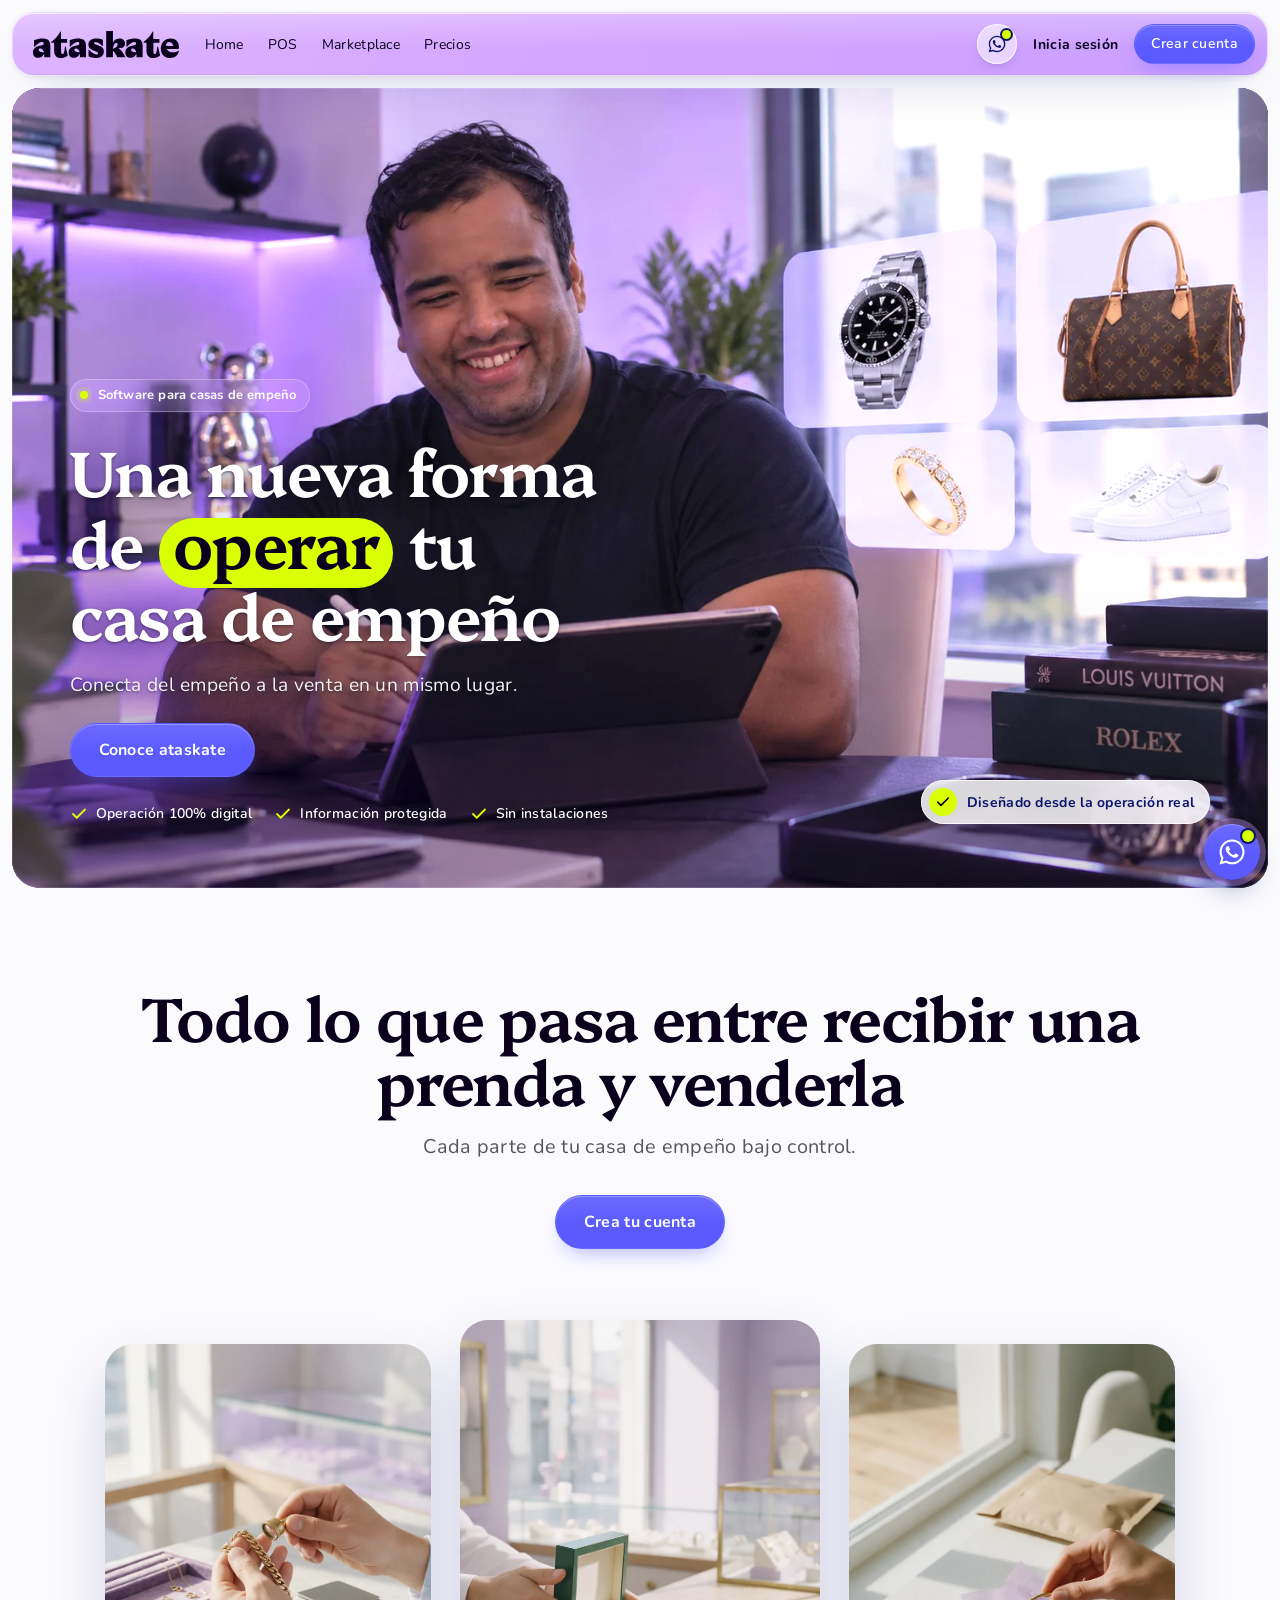
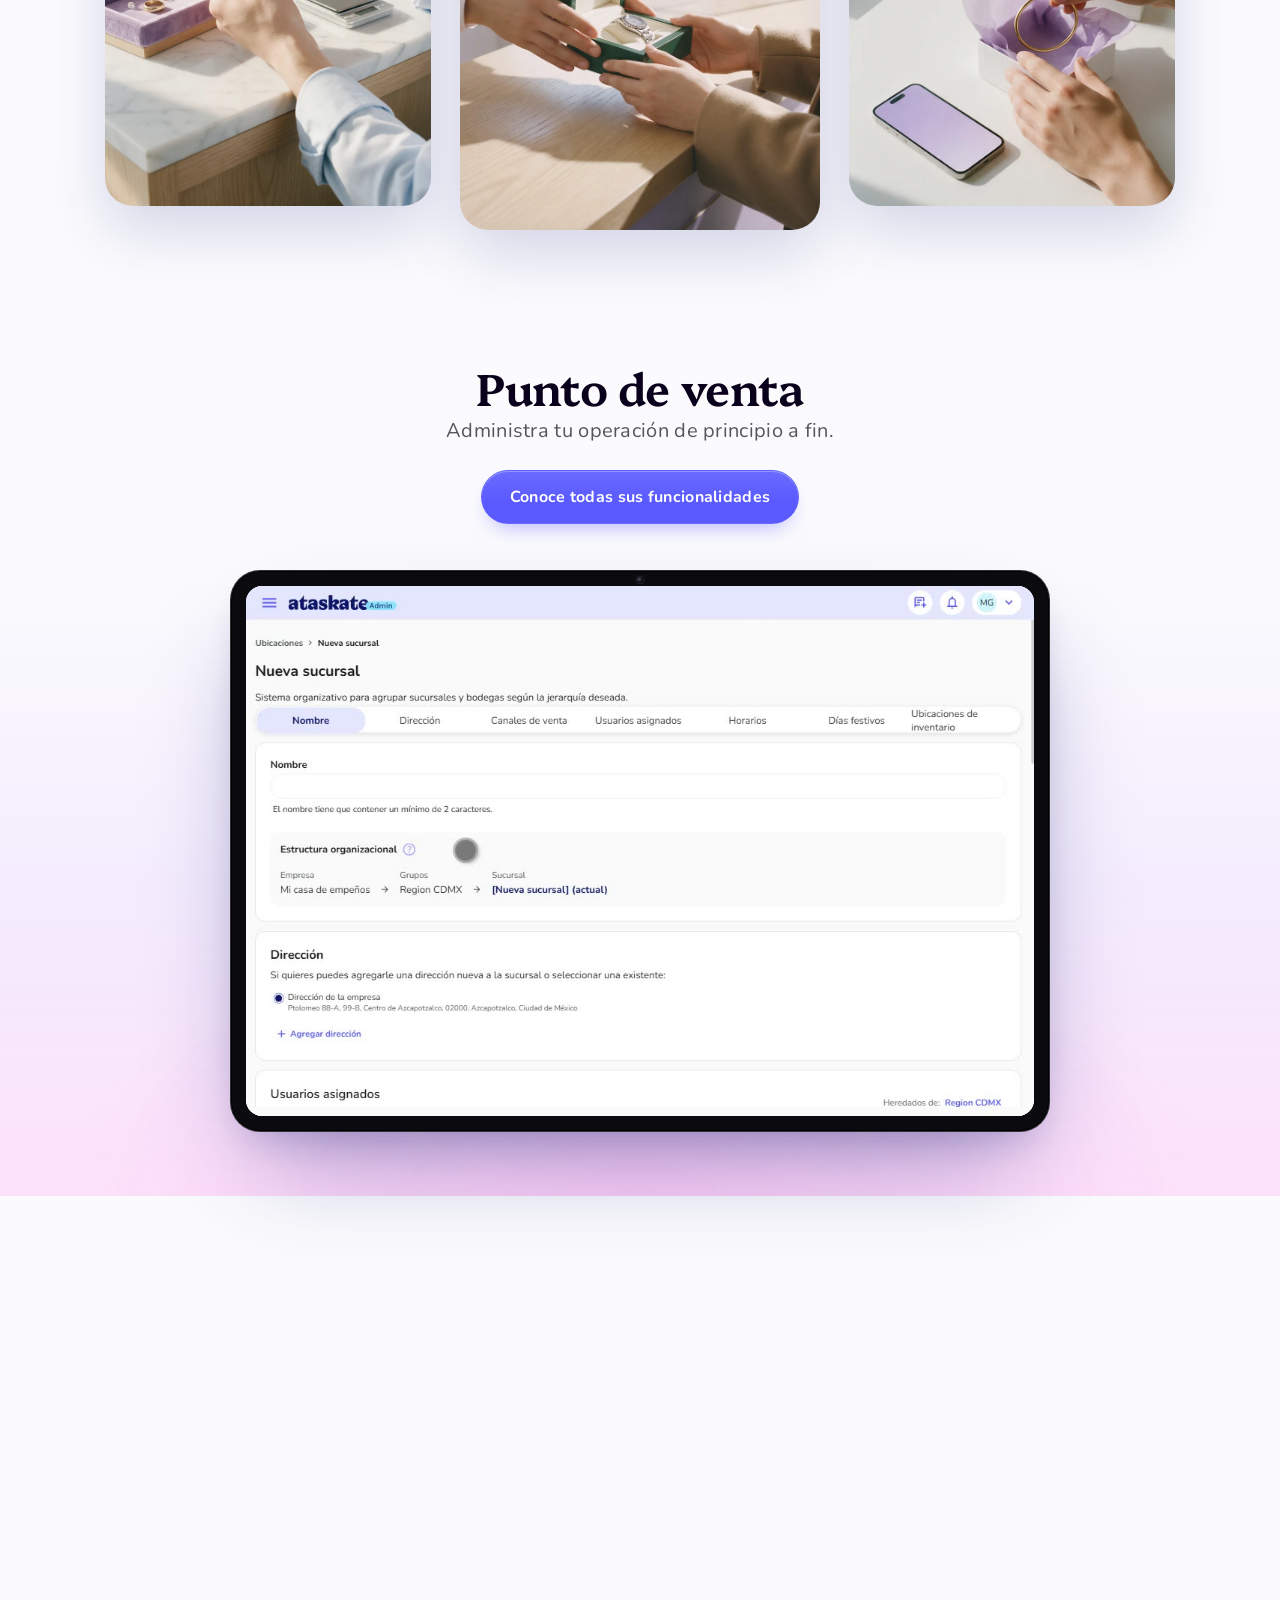
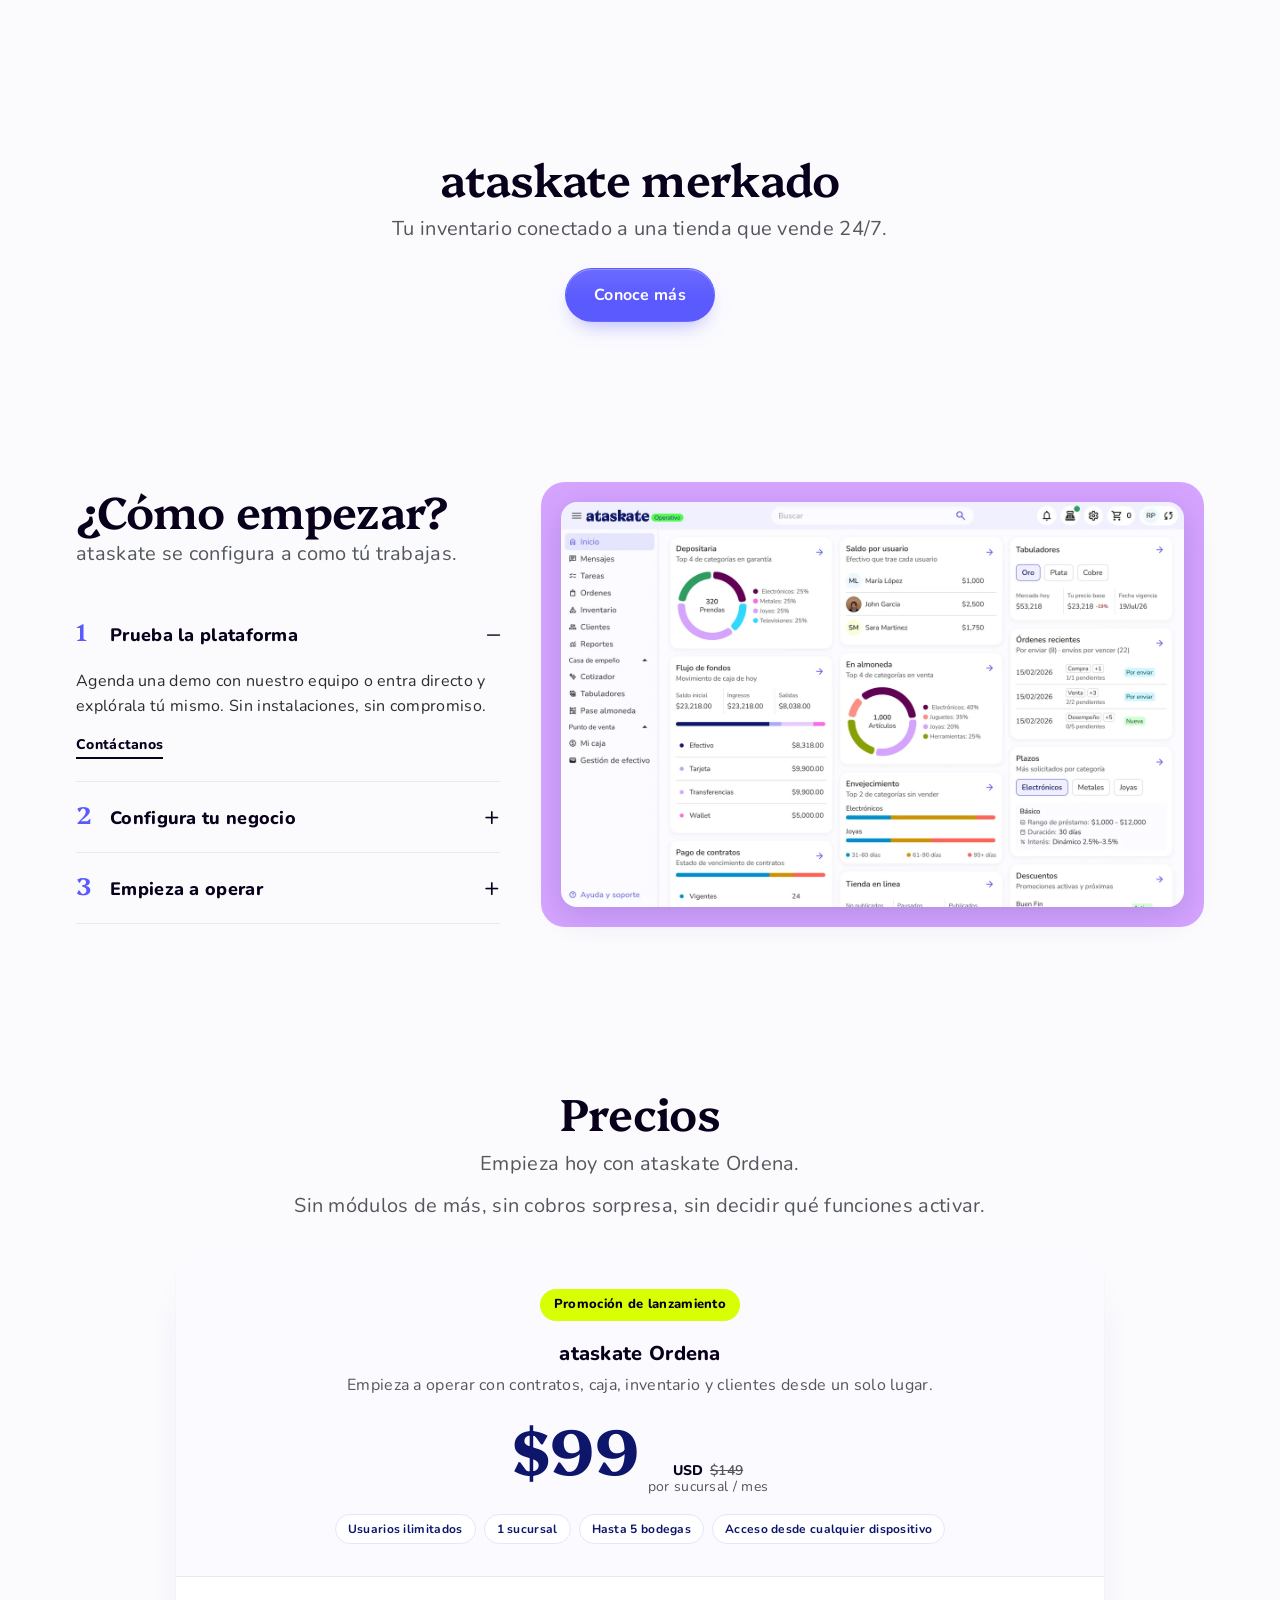
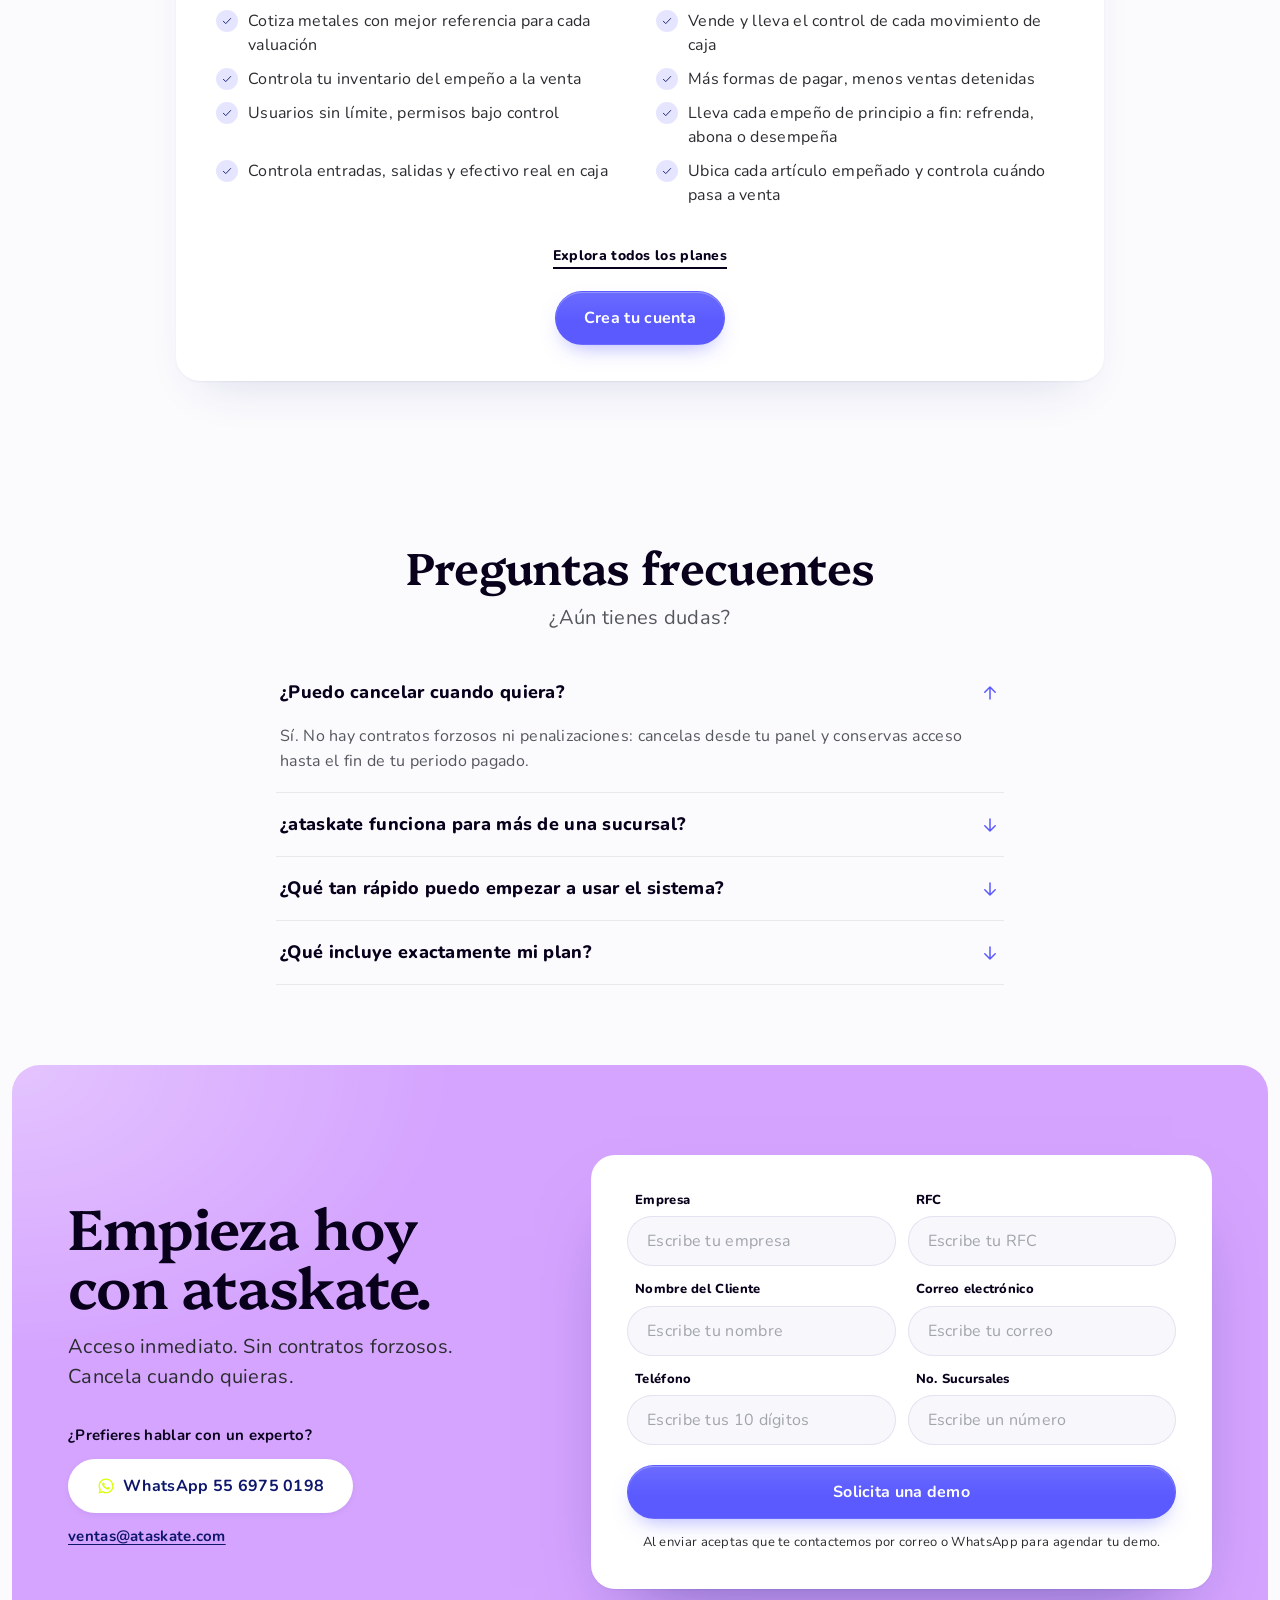
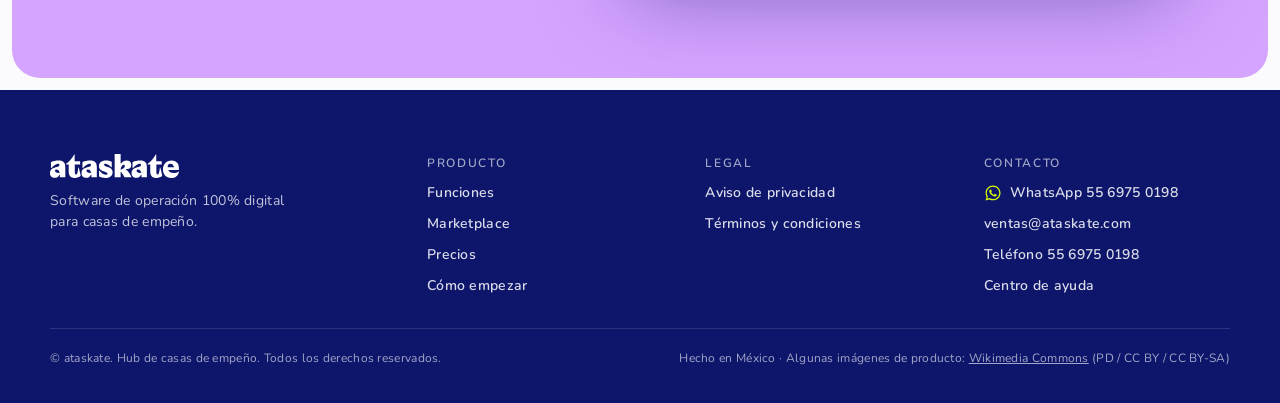
==== commit 68a8cb14: "Marketplace: hero con iPad y video del cotizador; home: foto del hero más clara" ====
--- a/landing/index.html
+++ b/landing/index.html
@@ -5,30 +5,21 @@
       t = l.createElement(r); t.async = 1; t.src = 'https://www.clarity.ms/tag/' + i;
       y = l.getElementsByTagName(r)[0]; y.parentNode.insertBefore(t, y);
     })(window, document, 'clarity', 'script', id);
-  })();</script><link rel="preload" as="image" href="/video/landing-pos-poster.jpg"><link rel="stylesheet" href="/_astro/landing.CzInHLzy.css">
-<link rel="stylesheet" href="/_astro/landing.BYxrGSKf.css">
-<style>.wa--foot[data-astro-cid-sbyz6brq]{display:inline-flex;align-items:center;gap:8px}.wa--foot[data-astro-cid-sbyz6brq] svg[data-astro-cid-sbyz6brq]{flex:none;color:#25d366}.wa--flotante[data-astro-cid-sbyz6brq]{position:fixed;right:max(20px,env(safe-area-inset-right));bottom:max(20px,env(safe-area-inset-bottom));z-index:40;display:inline-flex;align-items:center;justify-content:center;width:56px;height:56px;border-radius:50%;background:#1da851;color:#fff;box-shadow:0 10px 24px -8px #0d166b73,0 2px 6px #0d166b2e;transition:transform .15s,background-color .15s,opacity .2s,visibility 0s}.wa--flotante[data-astro-cid-sbyz6brq]:hover{background:#178f45;transform:translateY(-2px)}.wa--flotante[data-astro-cid-sbyz6brq]:active{transform:none}.wa--flotante[data-astro-cid-sbyz6brq]:focus-visible{border-radius:50%;outline:3px solid #0d166b;outline-offset:3px}.wa--flotante[data-astro-cid-sbyz6brq].is-oculto{opacity:0;visibility:hidden;pointer-events:none;transition:opacity .2s,visibility 0s .2s}@media (prefers-reduced-motion: reduce){.wa--flotante[data-astro-cid-sbyz6brq],.wa--flotante[data-astro-cid-sbyz6brq].is-oculto{transition:none}.wa--flotante[data-astro-cid-sbyz6brq]:hover{transform:none}}@media print{.wa--flotante[data-astro-cid-sbyz6brq]{display:none}}
+  })();</script><link rel="preload" as="image" href="/video/landing-pos-poster.jpg"><link rel="stylesheet" href="/_astro/landing.CXRJInER.css">
+<link rel="stylesheet" href="/_astro/landing.DR1D8Yzs.css">
+<style>.wa--foot[data-astro-cid-sbyz6brq]{display:inline-flex;align-items:center;gap:8px}.wa--foot[data-astro-cid-sbyz6brq] svg[data-astro-cid-sbyz6brq]{flex:none;color:var(--lemon-200, #d8ff03)}.wa--flotante[data-astro-cid-sbyz6brq]{position:fixed;right:max(20px,env(safe-area-inset-right));bottom:max(20px,env(safe-area-inset-bottom));z-index:40;display:inline-flex;align-items:center;justify-content:center;width:56px;height:56px;border-radius:50%;background:linear-gradient(180deg,#6b6bff 0%,var(--indigo, #5a5aff) 58%);color:#fff;box-shadow:inset 0 1px #ffffff4d,0 0 0 6px #d5a4ff59,0 14px 30px -10px #0d166b8c;transition:transform .15s,background-color .15s,opacity .2s,visibility 0s}.wa--flotante[data-astro-cid-sbyz6brq]:after{content:"";position:absolute;top:6px;right:6px;width:12px;height:12px;border-radius:50%;background:var(--lemon-200, #d8ff03);box-shadow:0 0 0 2px var(--navy, #0d166b)}.wa--flotante[data-astro-cid-sbyz6brq]:hover{background:linear-gradient(180deg,#5f5fff 0%,var(--indigo-press, #4747e0) 60%);transform:translateY(-2px)}.wa--flotante[data-astro-cid-sbyz6brq]:active{transform:none}.wa--flotante[data-astro-cid-sbyz6brq]:focus-visible{border-radius:50%;outline:3px solid #0d166b;outline-offset:3px}.wa--flotante[data-astro-cid-sbyz6brq].is-oculto{opacity:0;visibility:hidden;pointer-events:none;transition:opacity .2s,visibility 0s .2s}@media (prefers-reduced-motion: reduce){.wa--flotante[data-astro-cid-sbyz6brq],.wa--flotante[data-astro-cid-sbyz6brq].is-oculto{transition:none}.wa--flotante[data-astro-cid-sbyz6brq]:hover{transform:none}}@media print{.wa--flotante[data-astro-cid-sbyz6brq]{display:none}}
 </style>
-<link rel="stylesheet" href="/_astro/landing.CSBwMvqq.css"><script type="module" src="/_astro/hoisted.DIauK516.js"></script></head> <body> <a class="skip" href="#main">Saltar al contenido</a>     <header class="mast" data-astro-cid-bcnnqveb> <div class="mast__bar" data-astro-cid-bcnnqveb> <a class="mast__brand" href="#top" aria-label="ataskate — inicio" data-astro-cid-bcnnqveb> <img src="/brand/ataskate-ink.svg" alt="ataskate" width="335" height="62" data-astro-cid-bcnnqveb> </a> <nav class="mast__nav" id="mast-nav" aria-label="Principal" data-astro-cid-bcnnqveb> <a href="#top" data-astro-cid-bcnnqveb>Home</a><a href="/punto-de-venta/" data-astro-cid-bcnnqveb>POS</a><a href="/marketplace/" data-astro-cid-bcnnqveb>Marketplace</a><a href="/planes/" data-astro-cid-bcnnqveb>Precios</a> </nav> <a class="wa wa--mast mast__wa" data-wa="mast" href="https://wa.me/525569750198?text=Hola%2C%20quiero%20m%C3%A1s%20informaci%C3%B3n%20de%20ataskate." target="_blank" rel="noopener" aria-label="Escríbenos por WhatsApp (se abre en otra pestaña)" title="Escríbenos por WhatsApp" data-astro-cid-bcnnqveb data-astro-cid-sbyz6brq><svg viewBox="0 0 24 24" width="22" height="22" fill="currentColor" aria-hidden="true" data-astro-cid-sbyz6brq><path d="M2 22L3.41254 16.8642C2.5409 15.3608 2.08289 13.6567 2.08373 11.9092C2.08624 6.44583 6.55329 2 12.0419 2C14.7053 2.00083 17.2056 3.03333 19.0862 4.90667C20.9659 6.78 22.0008 9.27 22 11.9183C21.9975 17.3825 17.5304 21.8283 12.0419 21.8283C10.3756 21.8275 8.73365 21.4117 7.27924 20.6217L2 22ZM7.52374 18.8275C8.92707 19.6567 10.2668 20.1533 12.0385 20.1542C16.6002 20.1542 20.3162 16.4592 20.3187 11.9167C20.3204 7.365 16.622 3.675 12.0452 3.67333C7.4802 3.67333 3.76673 7.36833 3.76505 11.91C3.76421 13.7642 4.31014 15.1525 5.22699 16.605L4.39052 19.645L7.52374 18.8275ZM17.0582 14.2742C16.9962 14.1708 16.8304 14.1092 16.5809 13.985C16.3322 13.8608 15.1089 13.2617 14.8803 13.1792C14.6526 13.0967 14.4868 13.055 14.3202 13.3033C14.1544 13.5508 13.6771 14.1092 13.5323 14.2742C13.3874 14.4392 13.2417 14.46 12.993 14.3358C12.7444 14.2117 11.9422 13.9508 10.9919 13.1067C10.2525 12.45 9.75266 11.6392 9.6078 11.3908C9.46295 11.1433 9.59273 11.0092 9.71665 10.8858C9.82885 10.775 9.96533 10.5967 10.0901 10.4517C10.2165 10.3083 10.2576 10.205 10.3413 10.0392C10.4242 9.87417 10.3832 9.72917 10.3204 9.605C10.2576 9.48167 9.76019 8.2625 9.55338 7.76667C9.35075 7.28417 9.14561 7.34917 8.99322 7.34167L8.51595 7.33333C8.35016 7.33333 8.08055 7.395 7.8528 7.64333C7.62505 7.89167 6.982 8.49 6.982 9.70917C6.982 10.9283 7.87373 12.1058 7.99765 12.2708C8.12241 12.4358 9.75182 14.9375 12.2478 16.01C12.8415 16.265 13.3054 16.4175 13.6662 16.5317C14.2624 16.72 14.805 16.6933 15.2337 16.63C15.7118 16.5592 16.7057 16.0308 16.9133 15.4525C17.121 14.8733 17.121 14.3775 17.0582 14.2742Z" data-astro-cid-sbyz6brq></path></svg></a>   <a class="mast__login" href="#cta" data-astro-cid-bcnnqveb>Inicia sesión</a> <a class="btn btn--primary btn--sm mast__cta" href="#cta" data-astro-cid-bcnnqveb>Crear cuenta</a> <button class="mast__burger" type="button" data-menu aria-controls="mast-nav" aria-expanded="false" aria-label="Abrir menú" data-astro-cid-bcnnqveb> <span data-astro-cid-bcnnqveb></span><span data-astro-cid-bcnnqveb></span><span data-astro-cid-bcnnqveb></span> </button> </div> </header> <main id="main" data-astro-cid-bcnnqveb> <!-- ============================== HERO ============================== --> <!-- Cinematic hero: the counter footage runs full-bleed behind a left
-         scrim, Shopify-style, with the copy in white on top. --> <section class="hero" id="top" data-astro-cid-bcnnqveb> <div class="hero__bg" aria-hidden="true" data-astro-cid-bcnnqveb> <img class="hero__img" src="/img/hero-home.webp" alt="" width="1669" height="942" fetchpriority="high" decoding="async" data-astro-cid-bcnnqveb> </div> <div class="hero__scrim" aria-hidden="true" data-astro-cid-bcnnqveb></div> <div class="hero__copy" data-astro-cid-bcnnqveb> <h1 class="hero__title" data-astro-cid-bcnnqveb>
+<link rel="stylesheet" href="/_astro/landing.CUhPvaOv.css"><script type="module" src="/_astro/hoisted.Dxt5h6Gp.js"></script></head> <body> <a class="skip" href="#main">Saltar al contenido</a>     <header class="mast" data-astro-cid-bcnnqveb> <div class="mast__bar" data-astro-cid-bcnnqveb> <a class="mast__brand" href="#top" aria-label="ataskate — inicio" data-astro-cid-bcnnqveb> <img src="/brand/ataskate-ink.svg" alt="ataskate" width="335" height="62" data-astro-cid-bcnnqveb> </a> <nav class="mast__nav" id="mast-nav" aria-label="Principal" data-astro-cid-bcnnqveb> <a href="#top" data-astro-cid-bcnnqveb>Home</a><a href="/punto-de-venta/" data-astro-cid-bcnnqveb>POS</a><a href="/marketplace/" data-astro-cid-bcnnqveb>Marketplace</a><a href="/planes/" data-astro-cid-bcnnqveb>Precios</a> </nav> <a class="wa wa--mast mast__wa" data-wa="mast" href="https://wa.me/525569750198?text=Hola%2C%20quiero%20m%C3%A1s%20informaci%C3%B3n%20de%20ataskate." target="_blank" rel="noopener" aria-label="Escríbenos por WhatsApp (se abre en otra pestaña)" title="Escríbenos por WhatsApp" data-astro-cid-bcnnqveb data-astro-cid-sbyz6brq><svg viewBox="0 0 24 24" width="22" height="22" fill="currentColor" aria-hidden="true" data-astro-cid-sbyz6brq><path d="M2 22L3.41254 16.8642C2.5409 15.3608 2.08289 13.6567 2.08373 11.9092C2.08624 6.44583 6.55329 2 12.0419 2C14.7053 2.00083 17.2056 3.03333 19.0862 4.90667C20.9659 6.78 22.0008 9.27 22 11.9183C21.9975 17.3825 17.5304 21.8283 12.0419 21.8283C10.3756 21.8275 8.73365 21.4117 7.27924 20.6217L2 22ZM7.52374 18.8275C8.92707 19.6567 10.2668 20.1533 12.0385 20.1542C16.6002 20.1542 20.3162 16.4592 20.3187 11.9167C20.3204 7.365 16.622 3.675 12.0452 3.67333C7.4802 3.67333 3.76673 7.36833 3.76505 11.91C3.76421 13.7642 4.31014 15.1525 5.22699 16.605L4.39052 19.645L7.52374 18.8275ZM17.0582 14.2742C16.9962 14.1708 16.8304 14.1092 16.5809 13.985C16.3322 13.8608 15.1089 13.2617 14.8803 13.1792C14.6526 13.0967 14.4868 13.055 14.3202 13.3033C14.1544 13.5508 13.6771 14.1092 13.5323 14.2742C13.3874 14.4392 13.2417 14.46 12.993 14.3358C12.7444 14.2117 11.9422 13.9508 10.9919 13.1067C10.2525 12.45 9.75266 11.6392 9.6078 11.3908C9.46295 11.1433 9.59273 11.0092 9.71665 10.8858C9.82885 10.775 9.96533 10.5967 10.0901 10.4517C10.2165 10.3083 10.2576 10.205 10.3413 10.0392C10.4242 9.87417 10.3832 9.72917 10.3204 9.605C10.2576 9.48167 9.76019 8.2625 9.55338 7.76667C9.35075 7.28417 9.14561 7.34917 8.99322 7.34167L8.51595 7.33333C8.35016 7.33333 8.08055 7.395 7.8528 7.64333C7.62505 7.89167 6.982 8.49 6.982 9.70917C6.982 10.9283 7.87373 12.1058 7.99765 12.2708C8.12241 12.4358 9.75182 14.9375 12.2478 16.01C12.8415 16.265 13.3054 16.4175 13.6662 16.5317C14.2624 16.72 14.805 16.6933 15.2337 16.63C15.7118 16.5592 16.7057 16.0308 16.9133 15.4525C17.121 14.8733 17.121 14.3775 17.0582 14.2742Z" data-astro-cid-sbyz6brq></path></svg></a>   <a class="mast__login" href="#cta" data-astro-cid-bcnnqveb>Inicia sesión</a> <a class="btn btn--primary btn--sm mast__cta" href="#cta" data-astro-cid-bcnnqveb>Crear cuenta</a> <button class="mast__burger" type="button" data-menu aria-controls="mast-nav" aria-expanded="false" aria-label="Abrir menú" data-astro-cid-bcnnqveb> <span data-astro-cid-bcnnqveb></span><span data-astro-cid-bcnnqveb></span><span data-astro-cid-bcnnqveb></span> </button> </div> </header> <main id="main" data-astro-cid-bcnnqveb> <!-- ============================== HERO ============================== --> <!-- Cinematic hero: the counter footage runs full-bleed behind a left
+         scrim, Shopify-style, with the copy in white on top. --> <section class="hero" id="top" data-astro-cid-bcnnqveb> <div class="hero__bg" aria-hidden="true" data-astro-cid-bcnnqveb> <img class="hero__img" src="/img/hero-home.webp" alt="" width="1669" height="942" fetchpriority="high" decoding="async" data-astro-cid-bcnnqveb> </div> <div class="hero__scrim" aria-hidden="true" data-astro-cid-bcnnqveb></div> <div class="hero__inner" data-astro-cid-bcnnqveb> <div class="hero__copy" data-astro-cid-bcnnqveb> <p class="hero__eyebrow" data-astro-cid-bcnnqveb><span class="hero__dot" aria-hidden="true" data-astro-cid-bcnnqveb></span>Software para casas de empeño</p> <h1 class="hero__title" data-astro-cid-bcnnqveb>
 Una nueva forma de <em data-astro-cid-bcnnqveb>operar</em> tu casa de empeño
 </h1> <p class="hero__lede" data-astro-cid-bcnnqveb>
 Conecta del empeño a la venta en un mismo lugar.
-</p> <div class="hero__actions" data-astro-cid-bcnnqveb> <a class="btn btn--primary" href="#funciones" data-astro-cid-bcnnqveb>Conoce ataskate</a> </div> </div> <ul class="hero__chips" data-astro-cid-bcnnqveb> <li style="--t:14%;--l:auto;--r:5%;--d:-1.2s;--bg:var(--purple-100);--fg:var(--navy)" data-astro-cid-bcnnqveb> Diseñado desde la operación real </li><li style="--t:34%;--l:auto;--r:17%;--d:-3.6s;--bg:var(--lemon-200);--fg:var(--ink)" data-astro-cid-bcnnqveb> Operación 100% digital </li><li style="--t:61%;--l:auto;--r:7%;--d:-5.4s;--bg:var(--pink-100);--fg:var(--ink)" data-astro-cid-bcnnqveb> Información protegida </li><li style="--t:80%;--l:auto;--r:21%;--d:-2.5s;--bg:#FFFFFF;--fg:var(--navy)" data-astro-cid-bcnnqveb> Sin instalaciones </li> </ul> </section> <!-- ============================== FUNCIONES ============================== --> <!-- ============================== SUITE (bento bajo el hero) ============================== --> <section class="suite" id="funciones" data-astro-cid-bcnnqveb> <div class="intro" data-astro-cid-bcnnqveb> <div class="head head--center intro__head" data-astro-cid-bcnnqveb> <h2 class="h2 intro__title" data-astro-cid-bcnnqveb>Todo lo que pasa entre recibir una prenda y venderla</h2> <p class="lede intro__sub" data-astro-cid-bcnnqveb>Cada parte de tu casa de empeño bajo control.</p> <a class="btn btn--primary intro__cta" href="#cta" data-astro-cid-bcnnqveb>Crea tu cuenta</a> </div> <div class="intro__cards" data-astro-cid-bcnnqveb> <figure class="icard icard--0" data-astro-cid-bcnnqveb> <img src="/img/intro/caja.webp" alt="Avalúo de una cadena de oro en el mostrador" width="900" height="1200" loading="lazy" decoding="async" data-astro-cid-bcnnqveb> </figure><figure class="icard icard--1" data-astro-cid-bcnnqveb> <img src="/img/intro/prenda.webp" alt="Cliente recibiendo un reloj en la sucursal" width="900" height="1200" loading="lazy" decoding="async" data-astro-cid-bcnnqveb> </figure><figure class="icard icard--2" data-astro-cid-bcnnqveb> <img src="/img/intro/venta.webp" alt="Empaque de una pieza vendida en el Marketplace" width="900" height="1200" loading="lazy" decoding="async" data-astro-cid-bcnnqveb> </figure> </div> </div> <div class="pos-hero" data-poshero data-astro-cid-bcnnqveb> <div class="suite__kicker suite__kicker--center" data-astro-cid-bcnnqveb> <span class="eyebrow" data-astro-cid-bcnnqveb>Punto de venta</span> <p data-astro-cid-bcnnqveb>Administra tu operación de principio a fin.</p> <a class="btn btn--primary" href="/punto-de-venta/" data-astro-cid-bcnnqveb>Conoce todas sus funcionalidades</a> </div> <div class="pos-hero__stage" data-astro-cid-bcnnqveb> <figure class="branches__device pos-hero__device" data-astro-cid-bcnnqveb> <video src="/video/suc-crear.mp4" poster="/video/suc-crear-poster.jpg" width="1052" height="708" autoplay muted loop playsinline preload="metadata" aria-label="Recorrido del punto de venta de ataskate" data-astro-cid-bcnnqveb></video> </figure> </div> </div><div class="mkt-hero" id="marketplace" data-mkthero data-astro-cid-bcnnqveb> <figure class="mkt-hero__art" data-astro-cid-bcnnqveb> <img src="/img/mkt-hero.webp" alt="Ilustración del Marketplace de ataskate" width="2000" height="407" loading="lazy" decoding="async" data-astro-cid-bcnnqveb> </figure> <div class="suite__kicker suite__kicker--center" data-astro-cid-bcnnqveb> <span class="eyebrow" data-astro-cid-bcnnqveb>ataskate merkado</span> <p data-astro-cid-bcnnqveb>Tu inventario conectado a una tienda que vende 24/7.</p> <a class="btn btn--primary" href="/marketplace/" data-astro-cid-bcnnqveb>Conoce más</a> </div> </div> </section> <!-- ============================== ALCANCE (product wall) ============================== --> <!-- Editorial two-column band: copy owns the left with generous air, the
-         drifting product tiles live in their own zone on the right — they
-         never run behind the text. --> <section class="wall" data-astro-cid-bcnnqveb> <div class="wall__copy" data-astro-cid-bcnnqveb> <h2 class="wall__title" data-astro-cid-bcnnqveb>Tu inventario llega a los compradores</h2> <p class="lede" data-astro-cid-bcnnqveb>Tu inventario se mueve porque se sincroniza con tu Marketplace tanto como con tu POS en tienda.</p> <a class="link-underline" href="#marketplace" data-astro-cid-bcnnqveb>Ver el Marketplace</a> </div> <!-- Decorative: rows of product tiles drifting sideways. Each row is
-           rendered twice and slid by exactly one copy for a seamless loop. --> <div class="wall__rails" aria-hidden="true" data-astro-cid-bcnnqveb> <div class="wall__rail" data-astro-cid-bcnnqveb> <div class="wall__track" style="--dur:38s;--dir:normal" data-astro-cid-bcnnqveb> <span class="wall__tile" data-astro-cid-bcnnqveb> <img src="/img/productos/lg/iphone-titanio.webp" alt="" width="128" height="128" loading="lazy" decoding="async" data-astro-cid-bcnnqveb> </span><span class="wall__tile" data-astro-cid-bcnnqveb> <img src="/img/productos/lg/camara.webp" alt="" width="128" height="128" loading="lazy" decoding="async" data-astro-cid-bcnnqveb> </span><span class="wall__tile" data-astro-cid-bcnnqveb> <img src="/img/productos/lg/cadena-oro.webp" alt="" width="128" height="128" loading="lazy" decoding="async" data-astro-cid-bcnnqveb> </span><span class="wall__tile" data-astro-cid-bcnnqveb> <img src="/img/productos/lg/laptop-plata.webp" alt="" width="128" height="128" loading="lazy" decoding="async" data-astro-cid-bcnnqveb> </span><span class="wall__tile" data-astro-cid-bcnnqveb> <img src="/img/productos/lg/switch.webp" alt="" width="128" height="128" loading="lazy" decoding="async" data-astro-cid-bcnnqveb> </span><span class="wall__tile" data-astro-cid-bcnnqveb> <img src="/img/productos/lg/reloj-tissot.webp" alt="" width="128" height="128" loading="lazy" decoding="async" data-astro-cid-bcnnqveb> </span><span class="wall__tile" data-astro-cid-bcnnqveb> <img src="/img/productos/lg/bocina-jbl.webp" alt="" width="128" height="128" loading="lazy" decoding="async" data-astro-cid-bcnnqveb> </span><span class="wall__tile" data-astro-cid-bcnnqveb> <img src="/img/productos/lg/iphone-titanio.webp" alt="" width="128" height="128" loading="lazy" decoding="async" data-astro-cid-bcnnqveb> </span><span class="wall__tile" data-astro-cid-bcnnqveb> <img src="/img/productos/lg/camara.webp" alt="" width="128" height="128" loading="lazy" decoding="async" data-astro-cid-bcnnqveb> </span><span class="wall__tile" data-astro-cid-bcnnqveb> <img src="/img/productos/lg/cadena-oro.webp" alt="" width="128" height="128" loading="lazy" decoding="async" data-astro-cid-bcnnqveb> </span><span class="wall__tile" data-astro-cid-bcnnqveb> <img src="/img/productos/lg/laptop-plata.webp" alt="" width="128" height="128" loading="lazy" decoding="async" data-astro-cid-bcnnqveb> </span><span class="wall__tile" data-astro-cid-bcnnqveb> <img src="/img/productos/lg/switch.webp" alt="" width="128" height="128" loading="lazy" decoding="async" data-astro-cid-bcnnqveb> </span><span class="wall__tile" data-astro-cid-bcnnqveb> <img src="/img/productos/lg/reloj-tissot.webp" alt="" width="128" height="128" loading="lazy" decoding="async" data-astro-cid-bcnnqveb> </span><span class="wall__tile" data-astro-cid-bcnnqveb> <img src="/img/productos/lg/bocina-jbl.webp" alt="" width="128" height="128" loading="lazy" decoding="async" data-astro-cid-bcnnqveb> </span><span class="wall__tile" data-astro-cid-bcnnqveb> <img src="/img/productos/lg/iphone-titanio.webp" alt="" width="128" height="128" loading="lazy" decoding="async" data-astro-cid-bcnnqveb> </span><span class="wall__tile" data-astro-cid-bcnnqveb> <img src="/img/productos/lg/camara.webp" alt="" width="128" height="128" loading="lazy" decoding="async" data-astro-cid-bcnnqveb> </span><span class="wall__tile" data-astro-cid-bcnnqveb> <img src="/img/productos/lg/cadena-oro.webp" alt="" width="128" height="128" loading="lazy" decoding="async" data-astro-cid-bcnnqveb> </span><span class="wall__tile" data-astro-cid-bcnnqveb> <img src="/img/productos/lg/laptop-plata.webp" alt="" width="128" height="128" loading="lazy" decoding="async" data-astro-cid-bcnnqveb> </span><span class="wall__tile" data-astro-cid-bcnnqveb> <img src="/img/productos/lg/switch.webp" alt="" width="128" height="128" loading="lazy" decoding="async" data-astro-cid-bcnnqveb> </span><span class="wall__tile" data-astro-cid-bcnnqveb> <img src="/img/productos/lg/reloj-tissot.webp" alt="" width="128" height="128" loading="lazy" decoding="async" data-astro-cid-bcnnqveb> </span><span class="wall__tile" data-astro-cid-bcnnqveb> <img src="/img/productos/lg/bocina-jbl.webp" alt="" width="128" height="128" loading="lazy" decoding="async" data-astro-cid-bcnnqveb> </span><span class="wall__tile" data-astro-cid-bcnnqveb> <img src="/img/productos/lg/iphone-titanio.webp" alt="" width="128" height="128" loading="lazy" decoding="async" data-astro-cid-bcnnqveb> </span><span class="wall__tile" data-astro-cid-bcnnqveb> <img src="/img/productos/lg/camara.webp" alt="" width="128" height="128" loading="lazy" decoding="async" data-astro-cid-bcnnqveb> </span><span class="wall__tile" data-astro-cid-bcnnqveb> <img src="/img/productos/lg/cadena-oro.webp" alt="" width="128" height="128" loading="lazy" decoding="async" data-astro-cid-bcnnqveb> </span><span class="wall__tile" data-astro-cid-bcnnqveb> <img src="/img/productos/lg/iphone-titanio.webp" alt="" width="128" height="128" loading="lazy" decoding="async" data-astro-cid-bcnnqveb> </span><span class="wall__tile" data-astro-cid-bcnnqveb> <img src="/img/productos/lg/camara.webp" alt="" width="128" height="128" loading="lazy" decoding="async" data-astro-cid-bcnnqveb> </span><span class="wall__tile" data-astro-cid-bcnnqveb> <img src="/img/productos/lg/cadena-oro.webp" alt="" width="128" height="128" loading="lazy" decoding="async" data-astro-cid-bcnnqveb> </span><span class="wall__tile" data-astro-cid-bcnnqveb> <img src="/img/productos/lg/laptop-plata.webp" alt="" width="128" height="128" loading="lazy" decoding="async" data-astro-cid-bcnnqveb> </span><span class="wall__tile" data-astro-cid-bcnnqveb> <img src="/img/productos/lg/switch.webp" alt="" width="128" height="128" loading="lazy" decoding="async" data-astro-cid-bcnnqveb> </span><span class="wall__tile" data-astro-cid-bcnnqveb> <img src="/img/productos/lg/reloj-tissot.webp" alt="" width="128" height="128" loading="lazy" decoding="async" data-astro-cid-bcnnqveb> </span><span class="wall__tile" data-astro-cid-bcnnqveb> <img src="/img/productos/lg/bocina-jbl.webp" alt="" width="128" height="128" loading="lazy" decoding="async" data-astro-cid-bcnnqveb> </span><span class="wall__tile" data-astro-cid-bcnnqveb> <img src="/img/productos/lg/iphone-titanio.webp" alt="" width="128" height="128" loading="lazy" decoding="async" data-astro-cid-bcnnqveb> </span><span class="wall__tile" data-astro-cid-bcnnqveb> <img src="/img/productos/lg/camara.webp" alt="" width="128" height="128" loading="lazy" decoding="async" data-astro-cid-bcnnqveb> </span><span class="wall__tile" data-astro-cid-bcnnqveb> <img src="/img/productos/lg/cadena-oro.webp" alt="" width="128" height="128" loading="lazy" decoding="async" data-astro-cid-bcnnqveb> </span><span class="wall__tile" data-astro-cid-bcnnqveb> <img src="/img/productos/lg/laptop-plata.webp" alt="" width="128" height="128" loading="lazy" decoding="async" data-astro-cid-bcnnqveb> </span><span class="wall__tile" data-astro-cid-bcnnqveb> <img src="/img/productos/lg/switch.webp" alt="" width="128" height="128" loading="lazy" decoding="async" data-astro-cid-bcnnqveb> </span><span class="wall__tile" data-astro-cid-bcnnqveb> <img src="/img/productos/lg/reloj-tissot.webp" alt="" width="128" height="128" loading="lazy" decoding="async" data-astro-cid-bcnnqveb> </span><span class="wall__tile" data-astro-cid-bcnnqveb> <img src="/img/productos/lg/bocina-jbl.webp" alt="" width="128" height="128" loading="lazy" decoding="async" data-astro-cid-bcnnqveb> </span><span class="wall__tile" data-astro-cid-bcnnqveb> <img src="/img/productos/lg/iphone-titanio.webp" alt="" width="128" height="128" loading="lazy" decoding="async" data-astro-cid-bcnnqveb> </span><span class="wall__tile" data-astro-cid-bcnnqveb> <img src="/img/productos/lg/camara.webp" alt="" width="128" height="128" loading="lazy" decoding="async" data-astro-cid-bcnnqveb> </span><span class="wall__tile" data-astro-cid-bcnnqveb> <img src="/img/productos/lg/cadena-oro.webp" alt="" width="128" height="128" loading="lazy" decoding="async" data-astro-cid-bcnnqveb> </span><span class="wall__tile" data-astro-cid-bcnnqveb> <img src="/img/productos/lg/laptop-plata.webp" alt="" width="128" height="128" loading="lazy" decoding="async" data-astro-cid-bcnnqveb> </span><span class="wall__tile" data-astro-cid-bcnnqveb> <img src="/img/productos/lg/switch.webp" alt="" width="128" height="128" loading="lazy" decoding="async" data-astro-cid-bcnnqveb> </span><span class="wall__tile" data-astro-cid-bcnnqveb> <img src="/img/productos/lg/reloj-tissot.webp" alt="" width="128" height="128" loading="lazy" decoding="async" data-astro-cid-bcnnqveb> </span><span class="wall__tile" data-astro-cid-bcnnqveb> <img src="/img/productos/lg/bocina-jbl.webp" alt="" width="128" height="128" loading="lazy" decoding="async" data-astro-cid-bcnnqveb> </span><span class="wall__tile" data-astro-cid-bcnnqveb> <img src="/img/productos/lg/iphone-titanio.webp" alt="" width="128" height="128" loading="lazy" decoding="async" data-astro-cid-bcnnqveb> </span><span class="wall__tile" data-astro-cid-bcnnqveb> <img src="/img/productos/lg/camara.webp" alt="" width="128" height="128" loading="lazy" decoding="async" data-astro-cid-bcnnqveb> </span><span class="wall__tile" data-astro-cid-bcnnqveb> <img src="/img/productos/lg/cadena-oro.webp" alt="" width="128" height="128" loading="lazy" decoding="async" data-astro-cid-bcnnqveb> </span> </div> </div><div class="wall__rail" data-astro-cid-bcnnqveb> <div class="wall__track" style="--dur:47s;--dir:reverse" data-astro-cid-bcnnqveb> <span class="wall__tile" data-astro-cid-bcnnqveb> <img src="/img/productos/lg/moneda-oro.webp" alt="" width="128" height="128" loading="lazy" decoding="async" data-astro-cid-bcnnqveb> </span><span class="wall__tile" data-astro-cid-bcnnqveb> <img src="/img/productos/lg/macbook.webp" alt="" width="128" height="128" loading="lazy" decoding="async" data-astro-cid-bcnnqveb> </span><span class="wall__tile" data-astro-cid-bcnnqveb> <img src="/img/productos/lg/iphone-desierto.webp" alt="" width="128" height="128" loading="lazy" decoding="async" data-astro-cid-bcnnqveb> </span><span class="wall__tile" data-astro-cid-bcnnqveb> <img src="/img/productos/lg/smartwatch.webp" alt="" width="128" height="128" loading="lazy" decoding="async" data-astro-cid-bcnnqveb> </span><span class="wall__tile" data-astro-cid-bcnnqveb> <img src="/img/productos/lg/anillos.webp" alt="" width="128" height="128" loading="lazy" decoding="async" data-astro-cid-bcnnqveb> </span><span class="wall__tile" data-astro-cid-bcnnqveb> <img src="/img/productos/lg/consola.webp" alt="" width="128" height="128" loading="lazy" decoding="async" data-astro-cid-bcnnqveb> </span><span class="wall__tile" data-astro-cid-bcnnqveb> <img src="/img/productos/lg/guitarra.webp" alt="" width="128" height="128" loading="lazy" decoding="async" data-astro-cid-bcnnqveb> </span><span class="wall__tile" data-astro-cid-bcnnqveb> <img src="/img/productos/lg/moneda-oro.webp" alt="" width="128" height="128" loading="lazy" decoding="async" data-astro-cid-bcnnqveb> </span><span class="wall__tile" data-astro-cid-bcnnqveb> <img src="/img/productos/lg/macbook.webp" alt="" width="128" height="128" loading="lazy" decoding="async" data-astro-cid-bcnnqveb> </span><span class="wall__tile" data-astro-cid-bcnnqveb> <img src="/img/productos/lg/iphone-desierto.webp" alt="" width="128" height="128" loading="lazy" decoding="async" data-astro-cid-bcnnqveb> </span><span class="wall__tile" data-astro-cid-bcnnqveb> <img src="/img/productos/lg/smartwatch.webp" alt="" width="128" height="128" loading="lazy" decoding="async" data-astro-cid-bcnnqveb> </span><span class="wall__tile" data-astro-cid-bcnnqveb> <img src="/img/productos/lg/anillos.webp" alt="" width="128" height="128" loading="lazy" decoding="async" data-astro-cid-bcnnqveb> </span><span class="wall__tile" data-astro-cid-bcnnqveb> <img src="/img/productos/lg/consola.webp" alt="" width="128" height="128" loading="lazy" decoding="async" data-astro-cid-bcnnqveb> </span><span class="wall__tile" data-astro-cid-bcnnqveb> <img src="/img/productos/lg/guitarra.webp" alt="" width="128" height="128" loading="lazy" decoding="async" data-astro-cid-bcnnqveb> </span><span class="wall__tile" data-astro-cid-bcnnqveb> <img src="/img/productos/lg/moneda-oro.webp" alt="" width="128" height="128" loading="lazy" decoding="async" data-astro-cid-bcnnqveb> </span><span class="wall__tile" data-astro-cid-bcnnqveb> <img src="/img/productos/lg/macbook.webp" alt="" width="128" height="128" loading="lazy" decoding="async" data-astro-cid-bcnnqveb> </span><span class="wall__tile" data-astro-cid-bcnnqveb> <img src="/img/productos/lg/iphone-desierto.webp" alt="" width="128" height="128" loading="lazy" decoding="async" data-astro-cid-bcnnqveb> </span><span class="wall__tile" data-astro-cid-bcnnqveb> <img src="/img/productos/lg/smartwatch.webp" alt="" width="128" height="128" loading="lazy" decoding="async" data-astro-cid-bcnnqveb> </span><span class="wall__tile" data-astro-cid-bcnnqveb> <img src="/img/productos/lg/anillos.webp" alt="" width="128" height="128" loading="lazy" decoding="async" data-astro-cid-bcnnqveb> </span><span class="wall__tile" data-astro-cid-bcnnqveb> <img src="/img/productos/lg/consola.webp" alt="" width="128" height="128" loading="lazy" decoding="async" data-astro-cid-bcnnqveb> </span><span class="wall__tile" data-astro-cid-bcnnqveb> <img src="/img/productos/lg/guitarra.webp" alt="" width="128" height="128" loading="lazy" decoding="async" data-astro-cid-bcnnqveb> </span><span class="wall__tile" data-astro-cid-bcnnqveb> <img src="/img/productos/lg/moneda-oro.webp" alt="" width="128" height="128" loading="lazy" decoding="async" data-astro-cid-bcnnqveb> </span><span class="wall__tile" data-astro-cid-bcnnqveb> <img src="/img/productos/lg/macbook.webp" alt="" width="128" height="128" loading="lazy" decoding="async" data-astro-cid-bcnnqveb> </span><span class="wall__tile" data-astro-cid-bcnnqveb> <img src="/img/productos/lg/iphone-desierto.webp" alt="" width="128" height="128" loading="lazy" decoding="async" data-astro-cid-bcnnqveb> </span><span class="wall__tile" data-astro-cid-bcnnqveb> <img src="/img/productos/lg/moneda-oro.webp" alt="" width="128" height="128" loading="lazy" decoding="async" data-astro-cid-bcnnqveb> </span><span class="wall__tile" data-astro-cid-bcnnqveb> <img src="/img/productos/lg/macbook.webp" alt="" width="128" height="128" loading="lazy" decoding="async" data-astro-cid-bcnnqveb> </span><span class="wall__tile" data-astro-cid-bcnnqveb> <img src="/img/productos/lg/iphone-desierto.webp" alt="" width="128" height="128" loading="lazy" decoding="async" data-astro-cid-bcnnqveb> </span><span class="wall__tile" data-astro-cid-bcnnqveb> <img src="/img/productos/lg/smartwatch.webp" alt="" width="128" height="128" loading="lazy" decoding="async" data-astro-cid-bcnnqveb> </span><span class="wall__tile" data-astro-cid-bcnnqveb> <img src="/img/productos/lg/anillos.webp" alt="" width="128" height="128" loading="lazy" decoding="async" data-astro-cid-bcnnqveb> </span><span class="wall__tile" data-astro-cid-bcnnqveb> <img src="/img/productos/lg/consola.webp" alt="" width="128" height="128" loading="lazy" decoding="async" data-astro-cid-bcnnqveb> </span><span class="wall__tile" data-astro-cid-bcnnqveb> <img src="/img/productos/lg/guitarra.webp" alt="" width="128" height="128" loading="lazy" decoding="async" data-astro-cid-bcnnqveb> </span><span class="wall__tile" data-astro-cid-bcnnqveb> <img src="/img/productos/lg/moneda-oro.webp" alt="" width="128" height="128" loading="lazy" decoding="async" data-astro-cid-bcnnqveb> </span><span class="wall__tile" data-astro-cid-bcnnqveb> <img src="/img/productos/lg/macbook.webp" alt="" width="128" height="128" loading="lazy" decoding="async" data-astro-cid-bcnnqveb> </span><span class="wall__tile" data-astro-cid-bcnnqveb> <img src="/img/productos/lg/iphone-desierto.webp" alt="" width="128" height="128" loading="lazy" decoding="async" data-astro-cid-bcnnqveb> </span><span class="wall__tile" data-astro-cid-bcnnqveb> <img src="/img/productos/lg/smartwatch.webp" alt="" width="128" height="128" loading="lazy" decoding="async" data-astro-cid-bcnnqveb> </span><span class="wall__tile" data-astro-cid-bcnnqveb> <img src="/img/productos/lg/anillos.webp" alt="" width="128" height="128" loading="lazy" decoding="async" data-astro-cid-bcnnqveb> </span><span class="wall__tile" data-astro-cid-bcnnqveb> <img src="/img/productos/lg/consola.webp" alt="" width="128" height="128" loading="lazy" decoding="async" data-astro-cid-bcnnqveb> </span><span class="wall__tile" data-astro-cid-bcnnqveb> <img src="/img/productos/lg/guitarra.webp" alt="" width="128" height="128" loading="lazy" decoding="async" data-astro-cid-bcnnqveb> </span><span class="wall__tile" data-astro-cid-bcnnqveb> <img src="/img/productos/lg/moneda-oro.webp" alt="" width="128" height="128" loading="lazy" decoding="async" data-astro-cid-bcnnqveb> </span><span class="wall__tile" data-astro-cid-bcnnqveb> <img src="/img/productos/lg/macbook.webp" alt="" width="128" height="128" loading="lazy" decoding="async" data-astro-cid-bcnnqveb> </span><span class="wall__tile" data-astro-cid-bcnnqveb> <img src="/img/productos/lg/iphone-desierto.webp" alt="" width="128" height="128" loading="lazy" decoding="async" data-astro-cid-bcnnqveb> </span><span class="wall__tile" data-astro-cid-bcnnqveb> <img src="/img/productos/lg/smartwatch.webp" alt="" width="128" height="128" loading="lazy" decoding="async" data-astro-cid-bcnnqveb> </span><span class="wall__tile" data-astro-cid-bcnnqveb> <img src="/img/productos/lg/anillos.webp" alt="" width="128" height="128" loading="lazy" decoding="async" data-astro-cid-bcnnqveb> </span><span class="wall__tile" data-astro-cid-bcnnqveb> <img src="/img/productos/lg/consola.webp" alt="" width="128" height="128" loading="lazy" decoding="async" data-astro-cid-bcnnqveb> </span><span class="wall__tile" data-astro-cid-bcnnqveb> <img src="/img/productos/lg/guitarra.webp" alt="" width="128" height="128" loading="lazy" decoding="async" data-astro-cid-bcnnqveb> </span><span class="wall__tile" data-astro-cid-bcnnqveb> <img src="/img/productos/lg/moneda-oro.webp" alt="" width="128" height="128" loading="lazy" decoding="async" data-astro-cid-bcnnqveb> </span><span class="wall__tile" data-astro-cid-bcnnqveb> <img src="/img/productos/lg/macbook.webp" alt="" width="128" height="128" loading="lazy" decoding="async" data-astro-cid-bcnnqveb> </span><span class="wall__tile" data-astro-cid-bcnnqveb> <img src="/img/productos/lg/iphone-desierto.webp" alt="" width="128" height="128" loading="lazy" decoding="async" data-astro-cid-bcnnqveb> </span> </div> </div><div class="wall__rail" data-astro-cid-bcnnqveb> <div class="wall__track" style="--dur:56s;--dir:normal" data-astro-cid-bcnnqveb> <span class="wall__tile" data-astro-cid-bcnnqveb> <img src="/img/productos/lg/reloj.webp" alt="" width="128" height="128" loading="lazy" decoding="async" data-astro-cid-bcnnqveb> </span><span class="wall__tile" data-astro-cid-bcnnqveb> <img src="/img/productos/lg/iphone-azul.webp" alt="" width="128" height="128" loading="lazy" decoding="async" data-astro-cid-bcnnqveb> </span><span class="wall__tile" data-astro-cid-bcnnqveb> <img src="/img/productos/lg/laptop-negra.webp" alt="" width="128" height="128" loading="lazy" decoding="async" data-astro-cid-bcnnqveb> </span><span class="wall__tile" data-astro-cid-bcnnqveb> <img src="/img/productos/lg/taladro.webp" alt="" width="128" height="128" loading="lazy" decoding="async" data-astro-cid-bcnnqveb> </span><span class="wall__tile" data-astro-cid-bcnnqveb> <img src="/img/productos/lg/airpods.webp" alt="" width="128" height="128" loading="lazy" decoding="async" data-astro-cid-bcnnqveb> </span><span class="wall__tile" data-astro-cid-bcnnqveb> <img src="/img/productos/lg/iphone-14.webp" alt="" width="128" height="128" loading="lazy" decoding="async" data-astro-cid-bcnnqveb> </span><span class="wall__tile" data-astro-cid-bcnnqveb> <img src="/img/productos/lg/laptop-estelar.webp" alt="" width="128" height="128" loading="lazy" decoding="async" data-astro-cid-bcnnqveb> </span><span class="wall__tile" data-astro-cid-bcnnqveb> <img src="/img/productos/lg/reloj.webp" alt="" width="128" height="128" loading="lazy" decoding="async" data-astro-cid-bcnnqveb> </span><span class="wall__tile" data-astro-cid-bcnnqveb> <img src="/img/productos/lg/iphone-azul.webp" alt="" width="128" height="128" loading="lazy" decoding="async" data-astro-cid-bcnnqveb> </span><span class="wall__tile" data-astro-cid-bcnnqveb> <img src="/img/productos/lg/laptop-negra.webp" alt="" width="128" height="128" loading="lazy" decoding="async" data-astro-cid-bcnnqveb> </span><span class="wall__tile" data-astro-cid-bcnnqveb> <img src="/img/productos/lg/taladro.webp" alt="" width="128" height="128" loading="lazy" decoding="async" data-astro-cid-bcnnqveb> </span><span class="wall__tile" data-astro-cid-bcnnqveb> <img src="/img/productos/lg/airpods.webp" alt="" width="128" height="128" loading="lazy" decoding="async" data-astro-cid-bcnnqveb> </span><span class="wall__tile" data-astro-cid-bcnnqveb> <img src="/img/productos/lg/iphone-14.webp" alt="" width="128" height="128" loading="lazy" decoding="async" data-astro-cid-bcnnqveb> </span><span class="wall__tile" data-astro-cid-bcnnqveb> <img src="/img/productos/lg/laptop-estelar.webp" alt="" width="128" height="128" loading="lazy" decoding="async" data-astro-cid-bcnnqveb> </span><span class="wall__tile" data-astro-cid-bcnnqveb> <img src="/img/productos/lg/reloj.webp" alt="" width="128" height="128" loading="lazy" decoding="async" data-astro-cid-bcnnqveb> </span><span class="wall__tile" data-astro-cid-bcnnqveb> <img src="/img/productos/lg/iphone-azul.webp" alt="" width="128" height="128" loading="lazy" decoding="async" data-astro-cid-bcnnqveb> </span><span class="wall__tile" data-astro-cid-bcnnqveb> <img src="/img/productos/lg/laptop-negra.webp" alt="" width="128" height="128" loading="lazy" decoding="async" data-astro-cid-bcnnqveb> </span><span class="wall__tile" data-astro-cid-bcnnqveb> <img src="/img/productos/lg/taladro.webp" alt="" width="128" height="128" loading="lazy" decoding="async" data-astro-cid-bcnnqveb> </span><span class="wall__tile" data-astro-cid-bcnnqveb> <img src="/img/productos/lg/airpods.webp" alt="" width="128" height="128" loading="lazy" decoding="async" data-astro-cid-bcnnqveb> </span><span class="wall__tile" data-astro-cid-bcnnqveb> <img src="/img/productos/lg/iphone-14.webp" alt="" width="128" height="128" loading="lazy" decoding="async" data-astro-cid-bcnnqveb> </span><span class="wall__tile" data-astro-cid-bcnnqveb> <img src="/img/productos/lg/laptop-estelar.webp" alt="" width="128" height="128" loading="lazy" decoding="async" data-astro-cid-bcnnqveb> </span><span class="wall__tile" data-astro-cid-bcnnqveb> <img src="/img/productos/lg/reloj.webp" alt="" width="128" height="128" loading="lazy" decoding="async" data-astro-cid-bcnnqveb> </span><span class="wall__tile" data-astro-cid-bcnnqveb> <img src="/img/productos/lg/iphone-azul.webp" alt="" width="128" height="128" loading="lazy" decoding="async" data-astro-cid-bcnnqveb> </span><span class="wall__tile" data-astro-cid-bcnnqveb> <img src="/img/productos/lg/laptop-negra.webp" alt="" width="128" height="128" loading="lazy" decoding="async" data-astro-cid-bcnnqveb> </span><span class="wall__tile" data-astro-cid-bcnnqveb> <img src="/img/productos/lg/reloj.webp" alt="" width="128" height="128" loading="lazy" decoding="async" data-astro-cid-bcnnqveb> </span><span class="wall__tile" data-astro-cid-bcnnqveb> <img src="/img/productos/lg/iphone-azul.webp" alt="" width="128" height="128" loading="lazy" decoding="async" data-astro-cid-bcnnqveb> </span><span class="wall__tile" data-astro-cid-bcnnqveb> <img src="/img/productos/lg/laptop-negra.webp" alt="" width="128" height="128" loading="lazy" decoding="async" data-astro-cid-bcnnqveb> </span><span class="wall__tile" data-astro-cid-bcnnqveb> <img src="/img/productos/lg/taladro.webp" alt="" width="128" height="128" loading="lazy" decoding="async" data-astro-cid-bcnnqveb> </span><span class="wall__tile" data-astro-cid-bcnnqveb> <img src="/img/productos/lg/airpods.webp" alt="" width="128" height="128" loading="lazy" decoding="async" data-astro-cid-bcnnqveb> </span><span class="wall__tile" data-astro-cid-bcnnqveb> <img src="/img/productos/lg/iphone-14.webp" alt="" width="128" height="128" loading="lazy" decoding="async" data-astro-cid-bcnnqveb> </span><span class="wall__tile" data-astro-cid-bcnnqveb> <img src="/img/productos/lg/laptop-estelar.webp" alt="" width="128" height="128" loading="lazy" decoding="async" data-astro-cid-bcnnqveb> </span><span class="wall__tile" data-astro-cid-bcnnqveb> <img src="/img/productos/lg/reloj.webp" alt="" width="128" height="128" loading="lazy" decoding="async" data-astro-cid-bcnnqveb> </span><span class="wall__tile" data-astro-cid-bcnnqveb> <img src="/img/productos/lg/iphone-azul.webp" alt="" width="128" height="128" loading="lazy" decoding="async" data-astro-cid-bcnnqveb> </span><span class="wall__tile" data-astro-cid-bcnnqveb> <img src="/img/productos/lg/laptop-negra.webp" alt="" width="128" height="128" loading="lazy" decoding="async" data-astro-cid-bcnnqveb> </span><span class="wall__tile" data-astro-cid-bcnnqveb> <img src="/img/productos/lg/taladro.webp" alt="" width="128" height="128" loading="lazy" decoding="async" data-astro-cid-bcnnqveb> </span><span class="wall__tile" data-astro-cid-bcnnqveb> <img src="/img/productos/lg/airpods.webp" alt="" width="128" height="128" loading="lazy" decoding="async" data-astro-cid-bcnnqveb> </span><span class="wall__tile" data-astro-cid-bcnnqveb> <img src="/img/productos/lg/iphone-14.webp" alt="" width="128" height="128" loading="lazy" decoding="async" data-astro-cid-bcnnqveb> </span><span class="wall__tile" data-astro-cid-bcnnqveb> <img src="/img/productos/lg/laptop-estelar.webp" alt="" width="128" height="128" loading="lazy" decoding="async" data-astro-cid-bcnnqveb> </span><span class="wall__tile" data-astro-cid-bcnnqveb> <img src="/img/productos/lg/reloj.webp" alt="" width="128" height="128" loading="lazy" decoding="async" data-astro-cid-bcnnqveb> </span><span class="wall__tile" data-astro-cid-bcnnqveb> <img src="/img/productos/lg/iphone-azul.webp" alt="" width="128" height="128" loading="lazy" decoding="async" data-astro-cid-bcnnqveb> </span><span class="wall__tile" data-astro-cid-bcnnqveb> <img src="/img/productos/lg/laptop-negra.webp" alt="" width="128" height="128" loading="lazy" decoding="async" data-astro-cid-bcnnqveb> </span><span class="wall__tile" data-astro-cid-bcnnqveb> <img src="/img/productos/lg/taladro.webp" alt="" width="128" height="128" loading="lazy" decoding="async" data-astro-cid-bcnnqveb> </span><span class="wall__tile" data-astro-cid-bcnnqveb> <img src="/img/productos/lg/airpods.webp" alt="" width="128" height="128" loading="lazy" decoding="async" data-astro-cid-bcnnqveb> </span><span class="wall__tile" data-astro-cid-bcnnqveb> <img src="/img/productos/lg/iphone-14.webp" alt="" width="128" height="128" loading="lazy" decoding="async" data-astro-cid-bcnnqveb> </span><span class="wall__tile" data-astro-cid-bcnnqveb> <img src="/img/productos/lg/laptop-estelar.webp" alt="" width="128" height="128" loading="lazy" decoding="async" data-astro-cid-bcnnqveb> </span><span class="wall__tile" data-astro-cid-bcnnqveb> <img src="/img/productos/lg/reloj.webp" alt="" width="128" height="128" loading="lazy" decoding="async" data-astro-cid-bcnnqveb> </span><span class="wall__tile" data-astro-cid-bcnnqveb> <img src="/img/productos/lg/iphone-azul.webp" alt="" width="128" height="128" loading="lazy" decoding="async" data-astro-cid-bcnnqveb> </span><span class="wall__tile" data-astro-cid-bcnnqveb> <img src="/img/productos/lg/laptop-negra.webp" alt="" width="128" height="128" loading="lazy" decoding="async" data-astro-cid-bcnnqveb> </span> </div> </div><div class="wall__rail" data-astro-cid-bcnnqveb> <div class="wall__track" style="--dur:65s;--dir:reverse" data-astro-cid-bcnnqveb> <span class="wall__tile" data-astro-cid-bcnnqveb> <img src="/img/productos/lg/iphone-negro.webp" alt="" width="128" height="128" loading="lazy" decoding="async" data-astro-cid-bcnnqveb> </span><span class="wall__tile" data-astro-cid-bcnnqveb> <img src="/img/productos/lg/laptop-gris.webp" alt="" width="128" height="128" loading="lazy" decoding="async" data-astro-cid-bcnnqveb> </span><span class="wall__tile" data-astro-cid-bcnnqveb> <img src="/img/productos/lg/iphone-blanco.webp" alt="" width="128" height="128" loading="lazy" decoding="async" data-astro-cid-bcnnqveb> </span><span class="wall__tile" data-astro-cid-bcnnqveb> <img src="/img/productos/lg/iphone-natural16.webp" alt="" width="128" height="128" loading="lazy" decoding="async" data-astro-cid-bcnnqveb> </span><span class="wall__tile" data-astro-cid-bcnnqveb> <img src="/img/productos/lg/iphone-negro16.webp" alt="" width="128" height="128" loading="lazy" decoding="async" data-astro-cid-bcnnqveb> </span><span class="wall__tile" data-astro-cid-bcnnqveb> <img src="/img/productos/lg/iphone-negro.webp" alt="" width="128" height="128" loading="lazy" decoding="async" data-astro-cid-bcnnqveb> </span><span class="wall__tile" data-astro-cid-bcnnqveb> <img src="/img/productos/lg/laptop-gris.webp" alt="" width="128" height="128" loading="lazy" decoding="async" data-astro-cid-bcnnqveb> </span><span class="wall__tile" data-astro-cid-bcnnqveb> <img src="/img/productos/lg/iphone-blanco.webp" alt="" width="128" height="128" loading="lazy" decoding="async" data-astro-cid-bcnnqveb> </span><span class="wall__tile" data-astro-cid-bcnnqveb> <img src="/img/productos/lg/iphone-natural16.webp" alt="" width="128" height="128" loading="lazy" decoding="async" data-astro-cid-bcnnqveb> </span><span class="wall__tile" data-astro-cid-bcnnqveb> <img src="/img/productos/lg/iphone-negro16.webp" alt="" width="128" height="128" loading="lazy" decoding="async" data-astro-cid-bcnnqveb> </span><span class="wall__tile" data-astro-cid-bcnnqveb> <img src="/img/productos/lg/iphone-negro.webp" alt="" width="128" height="128" loading="lazy" decoding="async" data-astro-cid-bcnnqveb> </span><span class="wall__tile" data-astro-cid-bcnnqveb> <img src="/img/productos/lg/laptop-gris.webp" alt="" width="128" height="128" loading="lazy" decoding="async" data-astro-cid-bcnnqveb> </span><span class="wall__tile" data-astro-cid-bcnnqveb> <img src="/img/productos/lg/iphone-blanco.webp" alt="" width="128" height="128" loading="lazy" decoding="async" data-astro-cid-bcnnqveb> </span><span class="wall__tile" data-astro-cid-bcnnqveb> <img src="/img/productos/lg/iphone-natural16.webp" alt="" width="128" height="128" loading="lazy" decoding="async" data-astro-cid-bcnnqveb> </span><span class="wall__tile" data-astro-cid-bcnnqveb> <img src="/img/productos/lg/iphone-negro16.webp" alt="" width="128" height="128" loading="lazy" decoding="async" data-astro-cid-bcnnqveb> </span><span class="wall__tile" data-astro-cid-bcnnqveb> <img src="/img/productos/lg/iphone-negro.webp" alt="" width="128" height="128" loading="lazy" decoding="async" data-astro-cid-bcnnqveb> </span><span class="wall__tile" data-astro-cid-bcnnqveb> <img src="/img/productos/lg/laptop-gris.webp" alt="" width="128" height="128" loading="lazy" decoding="async" data-astro-cid-bcnnqveb> </span><span class="wall__tile" data-astro-cid-bcnnqveb> <img src="/img/productos/lg/iphone-blanco.webp" alt="" width="128" height="128" loading="lazy" decoding="async" data-astro-cid-bcnnqveb> </span><span class="wall__tile" data-astro-cid-bcnnqveb> <img src="/img/productos/lg/iphone-natural16.webp" alt="" width="128" height="128" loading="lazy" decoding="async" data-astro-cid-bcnnqveb> </span><span class="wall__tile" data-astro-cid-bcnnqveb> <img src="/img/productos/lg/iphone-negro16.webp" alt="" width="128" height="128" loading="lazy" decoding="async" data-astro-cid-bcnnqveb> </span><span class="wall__tile" data-astro-cid-bcnnqveb> <img src="/img/productos/lg/iphone-negro.webp" alt="" width="128" height="128" loading="lazy" decoding="async" data-astro-cid-bcnnqveb> </span><span class="wall__tile" data-astro-cid-bcnnqveb> <img src="/img/productos/lg/laptop-gris.webp" alt="" width="128" height="128" loading="lazy" decoding="async" data-astro-cid-bcnnqveb> </span><span class="wall__tile" data-astro-cid-bcnnqveb> <img src="/img/productos/lg/iphone-blanco.webp" alt="" width="128" height="128" loading="lazy" decoding="async" data-astro-cid-bcnnqveb> </span><span class="wall__tile" data-astro-cid-bcnnqveb> <img src="/img/productos/lg/iphone-natural16.webp" alt="" width="128" height="128" loading="lazy" decoding="async" data-astro-cid-bcnnqveb> </span><span class="wall__tile" data-astro-cid-bcnnqveb> <img src="/img/productos/lg/iphone-negro.webp" alt="" width="128" height="128" loading="lazy" decoding="async" data-astro-cid-bcnnqveb> </span><span class="wall__tile" data-astro-cid-bcnnqveb> <img src="/img/productos/lg/laptop-gris.webp" alt="" width="128" height="128" loading="lazy" decoding="async" data-astro-cid-bcnnqveb> </span><span class="wall__tile" data-astro-cid-bcnnqveb> <img src="/img/productos/lg/iphone-blanco.webp" alt="" width="128" height="128" loading="lazy" decoding="async" data-astro-cid-bcnnqveb> </span><span class="wall__tile" data-astro-cid-bcnnqveb> <img src="/img/productos/lg/iphone-natural16.webp" alt="" width="128" height="128" loading="lazy" decoding="async" data-astro-cid-bcnnqveb> </span><span class="wall__tile" data-astro-cid-bcnnqveb> <img src="/img/productos/lg/iphone-negro16.webp" alt="" width="128" height="128" loading="lazy" decoding="async" data-astro-cid-bcnnqveb> </span><span class="wall__tile" data-astro-cid-bcnnqveb> <img src="/img/productos/lg/iphone-negro.webp" alt="" width="128" height="128" loading="lazy" decoding="async" data-astro-cid-bcnnqveb> </span><span class="wall__tile" data-astro-cid-bcnnqveb> <img src="/img/productos/lg/laptop-gris.webp" alt="" width="128" height="128" loading="lazy" decoding="async" data-astro-cid-bcnnqveb> </span><span class="wall__tile" data-astro-cid-bcnnqveb> <img src="/img/productos/lg/iphone-blanco.webp" alt="" width="128" height="128" loading="lazy" decoding="async" data-astro-cid-bcnnqveb> </span><span class="wall__tile" data-astro-cid-bcnnqveb> <img src="/img/productos/lg/iphone-natural16.webp" alt="" width="128" height="128" loading="lazy" decoding="async" data-astro-cid-bcnnqveb> </span><span class="wall__tile" data-astro-cid-bcnnqveb> <img src="/img/productos/lg/iphone-negro16.webp" alt="" width="128" height="128" loading="lazy" decoding="async" data-astro-cid-bcnnqveb> </span><span class="wall__tile" data-astro-cid-bcnnqveb> <img src="/img/productos/lg/iphone-negro.webp" alt="" width="128" height="128" loading="lazy" decoding="async" data-astro-cid-bcnnqveb> </span><span class="wall__tile" data-astro-cid-bcnnqveb> <img src="/img/productos/lg/laptop-gris.webp" alt="" width="128" height="128" loading="lazy" decoding="async" data-astro-cid-bcnnqveb> </span><span class="wall__tile" data-astro-cid-bcnnqveb> <img src="/img/productos/lg/iphone-blanco.webp" alt="" width="128" height="128" loading="lazy" decoding="async" data-astro-cid-bcnnqveb> </span><span class="wall__tile" data-astro-cid-bcnnqveb> <img src="/img/productos/lg/iphone-natural16.webp" alt="" width="128" height="128" loading="lazy" decoding="async" data-astro-cid-bcnnqveb> </span><span class="wall__tile" data-astro-cid-bcnnqveb> <img src="/img/productos/lg/iphone-negro16.webp" alt="" width="128" height="128" loading="lazy" decoding="async" data-astro-cid-bcnnqveb> </span><span class="wall__tile" data-astro-cid-bcnnqveb> <img src="/img/productos/lg/iphone-negro.webp" alt="" width="128" height="128" loading="lazy" decoding="async" data-astro-cid-bcnnqveb> </span><span class="wall__tile" data-astro-cid-bcnnqveb> <img src="/img/productos/lg/laptop-gris.webp" alt="" width="128" height="128" loading="lazy" decoding="async" data-astro-cid-bcnnqveb> </span><span class="wall__tile" data-astro-cid-bcnnqveb> <img src="/img/productos/lg/iphone-blanco.webp" alt="" width="128" height="128" loading="lazy" decoding="async" data-astro-cid-bcnnqveb> </span><span class="wall__tile" data-astro-cid-bcnnqveb> <img src="/img/productos/lg/iphone-natural16.webp" alt="" width="128" height="128" loading="lazy" decoding="async" data-astro-cid-bcnnqveb> </span><span class="wall__tile" data-astro-cid-bcnnqveb> <img src="/img/productos/lg/iphone-negro16.webp" alt="" width="128" height="128" loading="lazy" decoding="async" data-astro-cid-bcnnqveb> </span><span class="wall__tile" data-astro-cid-bcnnqveb> <img src="/img/productos/lg/iphone-negro.webp" alt="" width="128" height="128" loading="lazy" decoding="async" data-astro-cid-bcnnqveb> </span><span class="wall__tile" data-astro-cid-bcnnqveb> <img src="/img/productos/lg/laptop-gris.webp" alt="" width="128" height="128" loading="lazy" decoding="async" data-astro-cid-bcnnqveb> </span><span class="wall__tile" data-astro-cid-bcnnqveb> <img src="/img/productos/lg/iphone-blanco.webp" alt="" width="128" height="128" loading="lazy" decoding="async" data-astro-cid-bcnnqveb> </span><span class="wall__tile" data-astro-cid-bcnnqveb> <img src="/img/productos/lg/iphone-natural16.webp" alt="" width="128" height="128" loading="lazy" decoding="async" data-astro-cid-bcnnqveb> </span> </div> </div> </div> </section> <!-- ============================== CÓMO EMPEZAR ============================== --> <section class="section start" id="como-empezar" data-astro-cid-bcnnqveb> <div class="start__grid" data-astro-cid-bcnnqveb> <div class="start__copy" data-astro-cid-bcnnqveb> <h2 class="eyebrow" data-astro-cid-bcnnqveb>¿Cómo empezar?</h2> <p class="start__sub" data-astro-cid-bcnnqveb>ataskate se configura a como tú trabajas.</p> <div class="acc" data-acc data-astro-cid-bcnnqveb> <div class="acc__item" data-astro-cid-bcnnqveb> <h3 class="acc__h" data-astro-cid-bcnnqveb> <button type="button" class="acc__btn" aria-expanded="true" aria-controls="paso-0" id="paso-btn-0" data-astro-cid-bcnnqveb> <span class="acc__label" data-astro-cid-bcnnqveb> <span class="acc__num" aria-hidden="true" data-astro-cid-bcnnqveb>1</span> Prueba la plataforma </span> <span class="acc__sign" aria-hidden="true" data-astro-cid-bcnnqveb>–</span> </button> </h3> <div class="acc__panel" id="paso-0" role="region" aria-labelledby="paso-btn-0" data-astro-cid-bcnnqveb> <p data-astro-cid-bcnnqveb>Agenda una demo con nuestro equipo o entra directo y explórala tú mismo. Sin instalaciones, sin compromiso.</p> <a class="link-underline link-underline--sm" href="#cta" data-astro-cid-bcnnqveb>Contáctanos</a> </div> </div><div class="acc__item" data-astro-cid-bcnnqveb> <h3 class="acc__h" data-astro-cid-bcnnqveb> <button type="button" class="acc__btn" aria-expanded="false" aria-controls="paso-1" id="paso-btn-1" data-astro-cid-bcnnqveb> <span class="acc__label" data-astro-cid-bcnnqveb> <span class="acc__num" aria-hidden="true" data-astro-cid-bcnnqveb>2</span> Configura tu negocio </span> <span class="acc__sign" aria-hidden="true" data-astro-cid-bcnnqveb>+</span> </button> </h3> <div class="acc__panel" id="paso-1" role="region" aria-labelledby="paso-btn-1" hidden data-astro-cid-bcnnqveb> <p data-astro-cid-bcnnqveb>Sucursales, usuarios y roles listos en minutos, no en semanas.</p>  </div> </div><div class="acc__item" data-astro-cid-bcnnqveb> <h3 class="acc__h" data-astro-cid-bcnnqveb> <button type="button" class="acc__btn" aria-expanded="false" aria-controls="paso-2" id="paso-btn-2" data-astro-cid-bcnnqveb> <span class="acc__label" data-astro-cid-bcnnqveb> <span class="acc__num" aria-hidden="true" data-astro-cid-bcnnqveb>3</span> Empieza a operar </span> <span class="acc__sign" aria-hidden="true" data-astro-cid-bcnnqveb>+</span> </button> </h3> <div class="acc__panel" id="paso-2" role="region" aria-labelledby="paso-btn-2" hidden data-astro-cid-bcnnqveb> <p data-astro-cid-bcnnqveb>Cobra, presta y vende desde el mostrador desde el primer día.</p>  </div> </div> </div> </div> <!-- Product shots on the lila panel — one per step, swapped with a
-             spring pop when the visitor opens a step in the accordion. --> <div class="start__panel" data-astro-cid-bcnnqveb> <div class="start__shots" data-shots data-astro-cid-bcnnqveb> <img class="start__shot is-active" data-shot="0" src="/img/paso-prueba.webp" alt="Panel Operativo de ataskate: caja, depositaria, almoneda y órdenes en una pantalla" width="1400" height="910" loading="eager" decoding="async" data-astro-cid-bcnnqveb><img class="start__shot" data-shot="1" src="/img/paso-configura.webp" alt="Admin de ataskate: perfil de sucursal con líneas de negocio, horarios y usuarios" width="1400" height="910" loading="lazy" decoding="async" data-astro-cid-bcnnqveb><img class="start__shot" data-shot="2" src="/img/paso-operar.webp" alt="Inventario comercial de ataskate con artículos, filtros y precios de venta" width="1400" height="910" loading="lazy" decoding="async" data-astro-cid-bcnnqveb> </div> </div> </div> </section> <!-- ============================== LA RED ATASKATE (globo) ============================== --> <section class="net" data-astro-cid-bcnnqveb> <div class="net__globe" data-astro-cid-bcnnqveb> <canvas data-globe aria-hidden="true" data-astro-cid-bcnnqveb></canvas> <!-- Live mini-popup that hops between branches. --> <div class="net__pop" data-netpop hidden aria-hidden="true" data-astro-cid-bcnnqveb> <b data-netpop-t data-astro-cid-bcnnqveb></b> <span data-netpop-s data-astro-cid-bcnnqveb></span> </div> <div class="net__chip" data-astro-cid-bcnnqveb> <span class="net__pulse" aria-hidden="true" data-astro-cid-bcnnqveb></span>
-Casas de empeño conectadas en todo México
-</div> <button class="net__zoom" type="button" data-netzoom aria-label="Acercar el mapa" aria-pressed="false" data-astro-cid-bcnnqveb> <span aria-hidden="true" data-astro-cid-bcnnqveb>+</span> </button> </div> <div class="net__copy" data-astro-cid-bcnnqveb> <h2 class="h2" data-astro-cid-bcnnqveb>La red ataskate</h2> <p class="lede" data-astro-cid-bcnnqveb>Todas tus casas de empeño, conectadas.</p> <p class="lede" data-astro-cid-bcnnqveb>
-De Tijuana a Mérida: sucursales, bodegas y Marketplace hablando entre sí, en tiempo
-          real, sobre una sola red.
-</p> </div> </section> <!-- ============================== PRECIOS ============================== --> <section class="section price" id="precios" data-astro-cid-bcnnqveb> <div class="head head--center" data-astro-cid-bcnnqveb> <h2 class="eyebrow" data-astro-cid-bcnnqveb>Precios</h2> <p class="lede price__sub" data-astro-cid-bcnnqveb>Empieza hoy con ataskate Ordena.</p> <p class="lede" data-astro-cid-bcnnqveb>Sin módulos de más, sin cobros sorpresa, sin decidir qué funciones activar.</p> </div> <div class="plan" data-astro-cid-bcnnqveb> <div class="plan__head" data-astro-cid-bcnnqveb> <span class="plan__promo" data-astro-cid-bcnnqveb>Promoción de lanzamiento</span> <div class="plan__id" data-astro-cid-bcnnqveb> <b data-astro-cid-bcnnqveb>ataskate Ordena</b> <span data-astro-cid-bcnnqveb>
+</p> <div class="hero__actions" data-astro-cid-bcnnqveb> <a class="btn btn--primary" href="#funciones" data-astro-cid-bcnnqveb>Conoce ataskate</a> </div> <ul class="hero__proof" data-astro-cid-bcnnqveb> <li data-astro-cid-bcnnqveb><svg viewBox="0 0 24 24" width="18" height="18" fill="none" stroke="currentColor" stroke-width="2.4" stroke-linecap="round" stroke-linejoin="round" aria-hidden="true" data-astro-cid-bcnnqveb><path d="M20 6 9 17l-5-5" data-astro-cid-bcnnqveb></path></svg>Operación 100% digital</li><li data-astro-cid-bcnnqveb><svg viewBox="0 0 24 24" width="18" height="18" fill="none" stroke="currentColor" stroke-width="2.4" stroke-linecap="round" stroke-linejoin="round" aria-hidden="true" data-astro-cid-bcnnqveb><path d="M20 6 9 17l-5-5" data-astro-cid-bcnnqveb></path></svg>Información protegida</li><li data-astro-cid-bcnnqveb><svg viewBox="0 0 24 24" width="18" height="18" fill="none" stroke="currentColor" stroke-width="2.4" stroke-linecap="round" stroke-linejoin="round" aria-hidden="true" data-astro-cid-bcnnqveb><path d="M20 6 9 17l-5-5" data-astro-cid-bcnnqveb></path></svg>Sin instalaciones</li> </ul> </div> <p class="hero__badge" data-astro-cid-bcnnqveb> <span class="hero__badge-ico" aria-hidden="true" data-astro-cid-bcnnqveb><svg viewBox="0 0 24 24" width="16" height="16" fill="none" stroke="currentColor" stroke-width="2.4" stroke-linecap="round" stroke-linejoin="round" aria-hidden="true" data-astro-cid-bcnnqveb><path d="M20 6 9 17l-5-5" data-astro-cid-bcnnqveb></path></svg></span> Diseñado desde la operación real </p> </div> </section> <!-- ============================== FUNCIONES ============================== --> <!-- ============================== SUITE (bento bajo el hero) ============================== --> <section class="suite" id="funciones" data-astro-cid-bcnnqveb> <div class="intro" data-astro-cid-bcnnqveb> <div class="head head--center intro__head" data-astro-cid-bcnnqveb> <h2 class="h2 intro__title" data-astro-cid-bcnnqveb>Todo lo que pasa entre recibir una prenda y venderla</h2> <p class="lede intro__sub" data-astro-cid-bcnnqveb>Cada parte de tu casa de empeño bajo control.</p> <a class="btn btn--primary intro__cta" href="#cta" data-astro-cid-bcnnqveb>Crea tu cuenta</a> </div> <div class="intro__cards" data-astro-cid-bcnnqveb> <figure class="icard icard--0" data-astro-cid-bcnnqveb> <img src="/img/intro/caja.webp" alt="Avalúo de una cadena de oro en el mostrador" width="800" height="1131" loading="lazy" decoding="async" data-astro-cid-bcnnqveb> </figure><figure class="icard icard--1" data-astro-cid-bcnnqveb> <img src="/img/intro/prenda.webp" alt="Entrega de un reloj en su estuche sobre el mostrador de la sucursal" width="800" height="1131" loading="lazy" decoding="async" data-astro-cid-bcnnqveb> </figure><figure class="icard icard--2" data-astro-cid-bcnnqveb> <img src="/img/intro/venta.webp" alt="Empaque de una pieza vendida en el Marketplace" width="800" height="1131" loading="lazy" decoding="async" data-astro-cid-bcnnqveb> </figure> </div> </div> <div class="pos-hero" data-poshero data-astro-cid-bcnnqveb> <div class="suite__kicker suite__kicker--center" data-astro-cid-bcnnqveb> <span class="eyebrow" data-astro-cid-bcnnqveb>Punto de venta</span> <p data-astro-cid-bcnnqveb>Administra tu operación de principio a fin.</p> <a class="btn btn--primary" href="/punto-de-venta/" data-astro-cid-bcnnqveb>Conoce todas sus funcionalidades</a> </div> <div class="pos-hero__stage" data-astro-cid-bcnnqveb> <figure class="branches__device pos-hero__device" data-astro-cid-bcnnqveb> <video src="/video/suc-crear.mp4" poster="/video/suc-crear-poster.jpg" width="1052" height="708" autoplay muted loop playsinline preload="metadata" aria-label="Recorrido del punto de venta de ataskate" data-astro-cid-bcnnqveb></video> </figure> </div> </div><div class="mkt-hero" id="marketplace" data-mkthero data-astro-cid-bcnnqveb> <figure class="mkt-hero__art" data-astro-cid-bcnnqveb> <img src="/img/mkt-merkado.webp" srcset="/img/mkt-merkado-1600.webp 1600w, /img/mkt-merkado.webp 3168w" sizes="100vw" alt="Ilustración del Marketplace de ataskate: personajes que compran, venden y envían artículos desde una tienda en una tablet" width="3168" height="1220" loading="lazy" decoding="async" data-astro-cid-bcnnqveb> </figure> <div class="suite__kicker suite__kicker--center" data-astro-cid-bcnnqveb> <span class="eyebrow" data-astro-cid-bcnnqveb>ataskate merkado</span> <p data-astro-cid-bcnnqveb>Tu inventario conectado a una tienda que vende 24/7.</p> <a class="btn btn--primary" href="/marketplace/" data-astro-cid-bcnnqveb>Conoce más</a> </div> </div> </section> <!-- ============================== CÓMO EMPEZAR ============================== --> <section class="section start" id="como-empezar" data-astro-cid-bcnnqveb> <div class="start__grid" data-astro-cid-bcnnqveb> <div class="start__copy" data-astro-cid-bcnnqveb> <h2 class="eyebrow" data-astro-cid-bcnnqveb>¿Cómo empezar?</h2> <p class="start__sub" data-astro-cid-bcnnqveb>ataskate se configura a como tú trabajas.</p> <div class="acc" data-acc data-astro-cid-bcnnqveb> <div class="acc__item" data-astro-cid-bcnnqveb> <h3 class="acc__h" data-astro-cid-bcnnqveb> <button type="button" class="acc__btn" aria-expanded="true" aria-controls="paso-0" id="paso-btn-0" data-astro-cid-bcnnqveb> <span class="acc__label" data-astro-cid-bcnnqveb> <span class="acc__num" aria-hidden="true" data-astro-cid-bcnnqveb>1</span> Prueba la plataforma </span> <span class="acc__sign" aria-hidden="true" data-astro-cid-bcnnqveb>–</span> </button> </h3> <div class="acc__panel" id="paso-0" role="region" aria-labelledby="paso-btn-0" data-astro-cid-bcnnqveb> <p data-astro-cid-bcnnqveb>Agenda una demo con nuestro equipo o entra directo y explórala tú mismo. Sin instalaciones, sin compromiso.</p> <a class="link-underline link-underline--sm" href="#cta" data-astro-cid-bcnnqveb>Contáctanos</a> </div> </div><div class="acc__item" data-astro-cid-bcnnqveb> <h3 class="acc__h" data-astro-cid-bcnnqveb> <button type="button" class="acc__btn" aria-expanded="false" aria-controls="paso-1" id="paso-btn-1" data-astro-cid-bcnnqveb> <span class="acc__label" data-astro-cid-bcnnqveb> <span class="acc__num" aria-hidden="true" data-astro-cid-bcnnqveb>2</span> Configura tu negocio </span> <span class="acc__sign" aria-hidden="true" data-astro-cid-bcnnqveb>+</span> </button> </h3> <div class="acc__panel" id="paso-1" role="region" aria-labelledby="paso-btn-1" hidden data-astro-cid-bcnnqveb> <p data-astro-cid-bcnnqveb>Sucursales, usuarios y roles listos en minutos, no en semanas.</p>  </div> </div><div class="acc__item" data-astro-cid-bcnnqveb> <h3 class="acc__h" data-astro-cid-bcnnqveb> <button type="button" class="acc__btn" aria-expanded="false" aria-controls="paso-2" id="paso-btn-2" data-astro-cid-bcnnqveb> <span class="acc__label" data-astro-cid-bcnnqveb> <span class="acc__num" aria-hidden="true" data-astro-cid-bcnnqveb>3</span> Empieza a operar </span> <span class="acc__sign" aria-hidden="true" data-astro-cid-bcnnqveb>+</span> </button> </h3> <div class="acc__panel" id="paso-2" role="region" aria-labelledby="paso-btn-2" hidden data-astro-cid-bcnnqveb> <p data-astro-cid-bcnnqveb>Cobra, presta y vende desde el mostrador desde el primer día.</p>  </div> </div> </div> </div> <!-- Product shots on the lila panel — one per step, swapped with a
+             spring pop when the visitor opens a step in the accordion. --> <div class="start__panel" data-astro-cid-bcnnqveb> <div class="start__shots" data-shots data-astro-cid-bcnnqveb> <img class="start__shot is-active" data-shot="0" src="/img/paso-prueba.webp" alt="Panel Operativo de ataskate: caja, depositaria, almoneda y órdenes en una pantalla" width="1400" height="910" loading="eager" decoding="async" data-astro-cid-bcnnqveb><img class="start__shot" data-shot="1" src="/img/paso-configura.webp" alt="Admin de ataskate: perfil de sucursal con líneas de negocio, horarios y usuarios" width="1400" height="910" loading="lazy" decoding="async" data-astro-cid-bcnnqveb><img class="start__shot" data-shot="2" src="/img/paso-operar.webp" alt="Inventario comercial de ataskate con artículos, filtros y precios de venta" width="1400" height="910" loading="lazy" decoding="async" data-astro-cid-bcnnqveb> </div> </div> </div> </section> <!-- ============================== LA RED ATASKATE (globo) ==============================
+         Oculta a pedido (2026-10-05): para volver a mostrarla, poner MOSTRAR_RED = true. -->  <!-- ============================== PRECIOS ============================== --> <section class="section price" id="precios" data-astro-cid-bcnnqveb> <div class="head head--center" data-astro-cid-bcnnqveb> <h2 class="eyebrow" data-astro-cid-bcnnqveb>Precios</h2> <p class="lede price__sub" data-astro-cid-bcnnqveb>Empieza hoy con ataskate Ordena.</p> <p class="lede" data-astro-cid-bcnnqveb>Sin módulos de más, sin cobros sorpresa, sin decidir qué funciones activar.</p> </div> <div class="plan" data-astro-cid-bcnnqveb> <div class="plan__head" data-astro-cid-bcnnqveb> <span class="plan__promo" data-astro-cid-bcnnqveb>Promoción de lanzamiento</span> <div class="plan__id" data-astro-cid-bcnnqveb> <b data-astro-cid-bcnnqveb>ataskate Ordena</b> <span data-astro-cid-bcnnqveb>
 Empieza a operar con contratos, caja, inventario y clientes desde un solo lugar.
-</span> </div> <p class="plan__price" data-astro-cid-bcnnqveb> <b data-price data-astro-cid-bcnnqveb>$99</b> <span data-astro-cid-bcnnqveb> <b data-astro-cid-bcnnqveb>USD <s data-astro-cid-bcnnqveb>$149</s></b> <small data-astro-cid-bcnnqveb>por sucursal / mes</small> </span> </p> <ul class="plan__chips" aria-label="Incluido en tu plan" data-astro-cid-bcnnqveb> <li data-astro-cid-bcnnqveb>Usuarios ilimitados</li><li data-astro-cid-bcnnqveb>1 sucursal</li><li data-astro-cid-bcnnqveb>Hasta 5 bodegas</li><li data-astro-cid-bcnnqveb>Acceso desde cualquier dispositivo</li> </ul> </div> <ul class="plan__list" data-astro-cid-bcnnqveb> <li data-astro-cid-bcnnqveb><span class="plan__check" data-astro-cid-bcnnqveb><svg width="12" height="12" viewBox="0 0 24 24" fill="none" stroke="currentColor" stroke-width="1.8" stroke-linecap="round" stroke-linejoin="round" aria-hidden="true" focusable="false" data-astro-cid-r2m5lo7l><path d="M4.75 12.5 9.5 17.25 19.25 7" /></svg> </span>Cotiza metales con mejor referencia para cada valuación</li><li data-astro-cid-bcnnqveb><span class="plan__check" data-astro-cid-bcnnqveb><svg width="12" height="12" viewBox="0 0 24 24" fill="none" stroke="currentColor" stroke-width="1.8" stroke-linecap="round" stroke-linejoin="round" aria-hidden="true" focusable="false" data-astro-cid-r2m5lo7l><path d="M4.75 12.5 9.5 17.25 19.25 7" /></svg> </span>Vende y lleva el control de cada movimiento de caja</li><li data-astro-cid-bcnnqveb><span class="plan__check" data-astro-cid-bcnnqveb><svg width="12" height="12" viewBox="0 0 24 24" fill="none" stroke="currentColor" stroke-width="1.8" stroke-linecap="round" stroke-linejoin="round" aria-hidden="true" focusable="false" data-astro-cid-r2m5lo7l><path d="M4.75 12.5 9.5 17.25 19.25 7" /></svg> </span>Controla tu inventario del empeño a la venta</li><li data-astro-cid-bcnnqveb><span class="plan__check" data-astro-cid-bcnnqveb><svg width="12" height="12" viewBox="0 0 24 24" fill="none" stroke="currentColor" stroke-width="1.8" stroke-linecap="round" stroke-linejoin="round" aria-hidden="true" focusable="false" data-astro-cid-r2m5lo7l><path d="M4.75 12.5 9.5 17.25 19.25 7" /></svg> </span>Más formas de pagar, menos ventas detenidas</li><li data-astro-cid-bcnnqveb><span class="plan__check" data-astro-cid-bcnnqveb><svg width="12" height="12" viewBox="0 0 24 24" fill="none" stroke="currentColor" stroke-width="1.8" stroke-linecap="round" stroke-linejoin="round" aria-hidden="true" focusable="false" data-astro-cid-r2m5lo7l><path d="M4.75 12.5 9.5 17.25 19.25 7" /></svg> </span>Usuarios sin límite, permisos bajo control</li><li data-astro-cid-bcnnqveb><span class="plan__check" data-astro-cid-bcnnqveb><svg width="12" height="12" viewBox="0 0 24 24" fill="none" stroke="currentColor" stroke-width="1.8" stroke-linecap="round" stroke-linejoin="round" aria-hidden="true" focusable="false" data-astro-cid-r2m5lo7l><path d="M4.75 12.5 9.5 17.25 19.25 7" /></svg> </span>Lleva cada empeño de principio a fin: refrenda, abona o desempeña</li><li data-astro-cid-bcnnqveb><span class="plan__check" data-astro-cid-bcnnqveb><svg width="12" height="12" viewBox="0 0 24 24" fill="none" stroke="currentColor" stroke-width="1.8" stroke-linecap="round" stroke-linejoin="round" aria-hidden="true" focusable="false" data-astro-cid-r2m5lo7l><path d="M4.75 12.5 9.5 17.25 19.25 7" /></svg> </span>Controla entradas, salidas y efectivo real en caja</li><li data-astro-cid-bcnnqveb><span class="plan__check" data-astro-cid-bcnnqveb><svg width="12" height="12" viewBox="0 0 24 24" fill="none" stroke="currentColor" stroke-width="1.8" stroke-linecap="round" stroke-linejoin="round" aria-hidden="true" focusable="false" data-astro-cid-r2m5lo7l><path d="M4.75 12.5 9.5 17.25 19.25 7" /></svg> </span>Ubica cada artículo empeñado y controla cuándo pasa a venta</li> </ul> <div class="plan__more" data-astro-cid-bcnnqveb> <a class="link-underline" href="/planes/" data-astro-cid-bcnnqveb>Explora todos los planes</a> </div> <div class="plan__actions" data-astro-cid-bcnnqveb> <a class="btn btn--primary btn--lg" href="#cta" data-astro-cid-bcnnqveb>Crea tu cuenta</a> </div> </div> </section> <!-- ============================== FAQ ============================== --> <section class="section faq" data-astro-cid-bcnnqveb> <div class="head head--center" data-astro-cid-bcnnqveb> <h2 class="eyebrow" data-astro-cid-bcnnqveb>Preguntas frecuentes</h2> <p class="lede" data-astro-cid-bcnnqveb>¿Aún tienes dudas?</p> </div> <div class="acc acc--faq" data-acc data-astro-cid-bcnnqveb> <div class="acc__item" data-astro-cid-bcnnqveb> <h3 class="acc__h" data-astro-cid-bcnnqveb> <button type="button" class="acc__btn acc__btn--faq" aria-expanded="true" aria-controls="faq-0" id="faq-btn-0" data-astro-cid-bcnnqveb> <span data-astro-cid-bcnnqveb>¿Puedo cancelar cuando quiera?</span> <span class="acc__chev" aria-hidden="true" data-astro-cid-bcnnqveb><svg width="20" height="20" viewBox="0 0 24 24" fill="none" stroke="currentColor" stroke-width="1.8" stroke-linecap="round" stroke-linejoin="round" aria-hidden="true" focusable="false" data-astro-cid-r2m5lo7l><path d="M12 4.75v14.5M5.75 13l6.25 6.25L18.25 13" /></svg> </span> </button> </h3> <div class="acc__panel acc__panel--faq" id="faq-0" role="region" aria-labelledby="faq-btn-0" data-astro-cid-bcnnqveb> <p data-astro-cid-bcnnqveb>Sí. No hay contratos forzosos ni penalizaciones: cancelas desde tu panel y conservas acceso hasta el fin de tu periodo pagado.</p> </div> </div><div class="acc__item" data-astro-cid-bcnnqveb> <h3 class="acc__h" data-astro-cid-bcnnqveb> <button type="button" class="acc__btn acc__btn--faq" aria-expanded="false" aria-controls="faq-1" id="faq-btn-1" data-astro-cid-bcnnqveb> <span data-astro-cid-bcnnqveb>¿ataskate funciona para más de una sucursal?</span> <span class="acc__chev" aria-hidden="true" data-astro-cid-bcnnqveb><svg width="20" height="20" viewBox="0 0 24 24" fill="none" stroke="currentColor" stroke-width="1.8" stroke-linecap="round" stroke-linejoin="round" aria-hidden="true" focusable="false" data-astro-cid-r2m5lo7l><path d="M12 4.75v14.5M5.75 13l6.25 6.25L18.25 13" /></svg> </span> </button> </h3> <div class="acc__panel acc__panel--faq" id="faq-1" role="region" aria-labelledby="faq-btn-1" hidden data-astro-cid-bcnnqveb> <p data-astro-cid-bcnnqveb>Sí. Agregas sucursales cuando quieras y las ves todas en un solo panel, con reportes comparativos y control centralizado.</p> </div> </div><div class="acc__item" data-astro-cid-bcnnqveb> <h3 class="acc__h" data-astro-cid-bcnnqveb> <button type="button" class="acc__btn acc__btn--faq" aria-expanded="false" aria-controls="faq-2" id="faq-btn-2" data-astro-cid-bcnnqveb> <span data-astro-cid-bcnnqveb>¿Qué tan rápido puedo empezar a usar el sistema?</span> <span class="acc__chev" aria-hidden="true" data-astro-cid-bcnnqveb><svg width="20" height="20" viewBox="0 0 24 24" fill="none" stroke="currentColor" stroke-width="1.8" stroke-linecap="round" stroke-linejoin="round" aria-hidden="true" focusable="false" data-astro-cid-r2m5lo7l><path d="M12 4.75v14.5M5.75 13l6.25 6.25L18.25 13" /></svg> </span> </button> </h3> <div class="acc__panel acc__panel--faq" id="faq-2" role="region" aria-labelledby="faq-btn-2" hidden data-astro-cid-bcnnqveb> <p data-astro-cid-bcnnqveb>El mismo día. Es 100% en la nube: configuras sucursales, usuarios y roles en minutos, sin instalaciones.</p> </div> </div><div class="acc__item" data-astro-cid-bcnnqveb> <h3 class="acc__h" data-astro-cid-bcnnqveb> <button type="button" class="acc__btn acc__btn--faq" aria-expanded="false" aria-controls="faq-3" id="faq-btn-3" data-astro-cid-bcnnqveb> <span data-astro-cid-bcnnqveb>¿Qué incluye exactamente mi plan?</span> <span class="acc__chev" aria-hidden="true" data-astro-cid-bcnnqveb><svg width="20" height="20" viewBox="0 0 24 24" fill="none" stroke="currentColor" stroke-width="1.8" stroke-linecap="round" stroke-linejoin="round" aria-hidden="true" focusable="false" data-astro-cid-r2m5lo7l><path d="M12 4.75v14.5M5.75 13l6.25 6.25L18.25 13" /></svg> </span> </button> </h3> <div class="acc__panel acc__panel--faq" id="faq-3" role="region" aria-labelledby="faq-btn-3" hidden data-astro-cid-bcnnqveb> <p data-astro-cid-bcnnqveb>Todo: operación prendaria, punto de venta, control de caja, roles y permisos, Marketplace, soporte y actualizaciones. Sin módulos extra.</p> </div> </div> </div> </section> <!-- ============================== CTA ============================== --> <section class="cta" id="cta" data-astro-cid-bcnnqveb> <div class="cta__pill cta__pill--a" data-plx="0.15" aria-hidden="true" data-astro-cid-bcnnqveb> <span class="pill pill--ink" style="animation-delay:-1s" data-astro-cid-bcnnqveb>Empeños</span> </div> <div class="cta__pill cta__pill--b" data-plx="0.2" aria-hidden="true" data-astro-cid-bcnnqveb> <span class="pill pill--lemon" style="animation-delay:-3.5s" data-astro-cid-bcnnqveb>a un clic</span> </div> <div class="cta__inner" data-astro-cid-bcnnqveb> <h2 class="cta__title" data-astro-cid-bcnnqveb>Empieza hoy con ataskate.</h2> <p class="cta__lede" data-astro-cid-bcnnqveb>Acceso inmediato. Sin contratos forzosos. Cancela cuando quieras.</p> <!-- Formulario de contacto: se envía a ventas por CONTACTO_API. Sin JS,
-             el action mailto abre el correo del visitante con los datos. --> <form class="cta__form" data-demo action="mailto:ventas@ataskate.com" method="post" enctype="text/plain" data-api="https://ataskate-marketplace-preview.netlify.app/api/enviar-contacto" data-mail="ventas@ataskate.com" novalidate data-astro-cid-bcnnqveb> <!-- Mismos datos y mismo orden que pide ventas en "Generar código de invitación" --> <div class="cta__field" data-astro-cid-bcnnqveb> <label for="cta-negocio" data-astro-cid-bcnnqveb>Empresa</label> <input id="cta-negocio" name="negocio" type="text" placeholder="Escribe tu empresa" autocomplete="organization" required data-astro-cid-bcnnqveb> </div> <div class="cta__field" data-astro-cid-bcnnqveb> <label for="cta-rfc" data-astro-cid-bcnnqveb>RFC</label> <input id="cta-rfc" name="rfc" type="text" placeholder="Escribe tu RFC" autocomplete="off" autocapitalize="characters" spellcheck="false" minlength="12" maxlength="13" pattern="[A-ZÑ&]{3,4}[0-9]{2}(0[1-9]|1[0-2])(0[1-9]|[12][0-9]|3[01])[A-Z0-9]{2}[A0-9]" data-rfc required data-astro-cid-bcnnqveb> </div> <div class="cta__field" data-astro-cid-bcnnqveb> <label for="cta-nombre" data-astro-cid-bcnnqveb>Nombre del Cliente</label> <input id="cta-nombre" name="nombre" type="text" placeholder="Escribe tu nombre" autocomplete="name" required data-astro-cid-bcnnqveb> </div> <div class="cta__field" data-astro-cid-bcnnqveb> <label for="cta-email" data-astro-cid-bcnnqveb>Correo electrónico</label> <input id="cta-email" name="correo" type="email" placeholder="Escribe tu correo" autocomplete="email" required data-astro-cid-bcnnqveb> </div> <div class="cta__field" data-astro-cid-bcnnqveb> <label for="cta-tel" data-astro-cid-bcnnqveb>Teléfono</label> <input id="cta-tel" name="telefono" type="tel" placeholder="Escribe tus 10 dígitos" autocomplete="tel" inputmode="tel" minlength="10" maxlength="20" data-tel required data-astro-cid-bcnnqveb> </div> <div class="cta__field" data-astro-cid-bcnnqveb> <label for="cta-suc" data-astro-cid-bcnnqveb>No. Sucursales</label> <input id="cta-suc" name="sucursales" type="text" inputmode="numeric" placeholder="Escribe un número" autocomplete="off" maxlength="4" pattern="[1-9][0-9]{0,3}" data-suc required data-astro-cid-bcnnqveb> </div> <!-- campo trampa para bots: oculto a personas, un bot lo llena y el servidor lo ignora --> <div class="cta__hp" aria-hidden="true" data-astro-cid-bcnnqveb> <label for="cta-web" data-astro-cid-bcnnqveb>Sitio web</label> <input id="cta-web" name="empresa_web" type="text" tabindex="-1" autocomplete="off" data-astro-cid-bcnnqveb> </div> <p class="cta__error" data-error role="alert" hidden data-astro-cid-bcnnqveb></p> <button class="btn btn--primary cta__submit" type="submit" data-submit data-astro-cid-bcnnqveb>Solicita una demo</button> <p class="cta__consent" data-astro-cid-bcnnqveb>Al enviar aceptas que te contactemos por correo o WhatsApp para agendar tu demo.</p> </form> <div class="cta__done" data-done hidden tabindex="-1" role="status" data-astro-cid-bcnnqveb> <span class="cta__done-ico" aria-hidden="true" data-astro-cid-bcnnqveb>✓</span> <b data-astro-cid-bcnnqveb>¡Listo, ya tenemos tus datos!</b> <span data-astro-cid-bcnnqveb>Un asesor de ventas te escribe en menos de 24 horas hábiles para agendar tu demo.</span> </div> <p class="cta__note" data-astro-cid-bcnnqveb>
-¿Prefieres hablar con un experto? Escríbenos por <a data-wa="nota" href="https://wa.me/525569750198?text=Hola%2C%20quiero%20m%C3%A1s%20informaci%C3%B3n%20de%20ataskate." target="_blank" rel="noopener" data-astro-cid-bcnnqveb>WhatsApp al 55 6975 0198</a> o a
-<a href="mailto:ventas@ataskate.com" data-astro-cid-bcnnqveb>ventas@ataskate.com</a> </p> </div> </section> </main>  <footer class="foot" data-astro-cid-bcnnqveb> <div class="foot__grid" data-astro-cid-bcnnqveb> <div class="foot__brand" data-astro-cid-bcnnqveb> <img src="/brand/ataskate-white.svg" alt="ataskate" width="335" height="62" data-astro-cid-bcnnqveb> <p data-astro-cid-bcnnqveb>Software de operación 100% digital para casas de empeño.</p> </div> <div class="foot__col" data-astro-cid-bcnnqveb> <b data-astro-cid-bcnnqveb>Producto</b> <a href="#funciones" data-astro-cid-bcnnqveb>Funciones</a> <a href="#marketplace" data-astro-cid-bcnnqveb>Marketplace</a> <a href="#precios" data-astro-cid-bcnnqveb>Precios</a> <a href="#como-empezar" data-astro-cid-bcnnqveb>Cómo empezar</a> </div> <div class="foot__col" data-astro-cid-bcnnqveb> <b data-astro-cid-bcnnqveb>Legal</b> <a href="#cta" data-astro-cid-bcnnqveb>Aviso de privacidad</a> <a href="#cta" data-astro-cid-bcnnqveb>Términos y condiciones</a> </div> <div class="foot__col" data-astro-cid-bcnnqveb> <b data-astro-cid-bcnnqveb>Contacto</b> <a class="wa wa--foot foot__wa" data-wa="foot" href="https://wa.me/525569750198?text=Hola%2C%20quiero%20m%C3%A1s%20informaci%C3%B3n%20de%20ataskate." target="_blank" rel="noopener" data-astro-cid-bcnnqveb data-astro-cid-sbyz6brq><svg viewBox="0 0 24 24" width="18" height="18" fill="currentColor" aria-hidden="true" data-astro-cid-sbyz6brq><path d="M2 22L3.41254 16.8642C2.5409 15.3608 2.08289 13.6567 2.08373 11.9092C2.08624 6.44583 6.55329 2 12.0419 2C14.7053 2.00083 17.2056 3.03333 19.0862 4.90667C20.9659 6.78 22.0008 9.27 22 11.9183C21.9975 17.3825 17.5304 21.8283 12.0419 21.8283C10.3756 21.8275 8.73365 21.4117 7.27924 20.6217L2 22ZM7.52374 18.8275C8.92707 19.6567 10.2668 20.1533 12.0385 20.1542C16.6002 20.1542 20.3162 16.4592 20.3187 11.9167C20.3204 7.365 16.622 3.675 12.0452 3.67333C7.4802 3.67333 3.76673 7.36833 3.76505 11.91C3.76421 13.7642 4.31014 15.1525 5.22699 16.605L4.39052 19.645L7.52374 18.8275ZM17.0582 14.2742C16.9962 14.1708 16.8304 14.1092 16.5809 13.985C16.3322 13.8608 15.1089 13.2617 14.8803 13.1792C14.6526 13.0967 14.4868 13.055 14.3202 13.3033C14.1544 13.5508 13.6771 14.1092 13.5323 14.2742C13.3874 14.4392 13.2417 14.46 12.993 14.3358C12.7444 14.2117 11.9422 13.9508 10.9919 13.1067C10.2525 12.45 9.75266 11.6392 9.6078 11.3908C9.46295 11.1433 9.59273 11.0092 9.71665 10.8858C9.82885 10.775 9.96533 10.5967 10.0901 10.4517C10.2165 10.3083 10.2576 10.205 10.3413 10.0392C10.4242 9.87417 10.3832 9.72917 10.3204 9.605C10.2576 9.48167 9.76019 8.2625 9.55338 7.76667C9.35075 7.28417 9.14561 7.34917 8.99322 7.34167L8.51595 7.33333C8.35016 7.33333 8.08055 7.395 7.8528 7.64333C7.62505 7.89167 6.982 8.49 6.982 9.70917C6.982 10.9283 7.87373 12.1058 7.99765 12.2708C8.12241 12.4358 9.75182 14.9375 12.2478 16.01C12.8415 16.265 13.3054 16.4175 13.6662 16.5317C14.2624 16.72 14.805 16.6933 15.2337 16.63C15.7118 16.5592 16.7057 16.0308 16.9133 15.4525C17.121 14.8733 17.121 14.3775 17.0582 14.2742Z" data-astro-cid-sbyz6brq></path></svg>WhatsApp 55 6975 0198</a>   <a href="mailto:ventas@ataskate.com" data-astro-cid-bcnnqveb>ventas@ataskate.com</a> <a href="tel:+525569750198" data-astro-cid-bcnnqveb>Teléfono 55 6975 0198</a> <a href="https://ataskate.zendesk.com/hc/" target="_blank" rel="noopener" data-astro-cid-bcnnqveb>Centro de ayuda</a> </div> </div> <div class="foot__bar" data-astro-cid-bcnnqveb> <span data-astro-cid-bcnnqveb>© ataskate. Hub de casas de empeño. Todos los derechos reservados.</span> <span data-astro-cid-bcnnqveb>
+</span> </div> <p class="plan__price" data-astro-cid-bcnnqveb> <b data-price data-astro-cid-bcnnqveb>$99</b> <span data-astro-cid-bcnnqveb> <b data-astro-cid-bcnnqveb>USD <s data-astro-cid-bcnnqveb>$149</s></b> <small data-astro-cid-bcnnqveb>por sucursal / mes</small> </span> </p> <ul class="plan__chips" aria-label="Incluido en tu plan" data-astro-cid-bcnnqveb> <li data-astro-cid-bcnnqveb>Usuarios ilimitados</li><li data-astro-cid-bcnnqveb>1 sucursal</li><li data-astro-cid-bcnnqveb>Hasta 5 bodegas</li><li data-astro-cid-bcnnqveb>Acceso desde cualquier dispositivo</li> </ul> </div> <ul class="plan__list" data-astro-cid-bcnnqveb> <li data-astro-cid-bcnnqveb><span class="plan__check" data-astro-cid-bcnnqveb><svg width="12" height="12" viewBox="0 0 24 24" fill="none" stroke="currentColor" stroke-width="1.8" stroke-linecap="round" stroke-linejoin="round" aria-hidden="true" focusable="false" data-astro-cid-r2m5lo7l><path d="M4.75 12.5 9.5 17.25 19.25 7" /></svg> </span>Cotiza metales con mejor referencia para cada valuación</li><li data-astro-cid-bcnnqveb><span class="plan__check" data-astro-cid-bcnnqveb><svg width="12" height="12" viewBox="0 0 24 24" fill="none" stroke="currentColor" stroke-width="1.8" stroke-linecap="round" stroke-linejoin="round" aria-hidden="true" focusable="false" data-astro-cid-r2m5lo7l><path d="M4.75 12.5 9.5 17.25 19.25 7" /></svg> </span>Vende y lleva el control de cada movimiento de caja</li><li data-astro-cid-bcnnqveb><span class="plan__check" data-astro-cid-bcnnqveb><svg width="12" height="12" viewBox="0 0 24 24" fill="none" stroke="currentColor" stroke-width="1.8" stroke-linecap="round" stroke-linejoin="round" aria-hidden="true" focusable="false" data-astro-cid-r2m5lo7l><path d="M4.75 12.5 9.5 17.25 19.25 7" /></svg> </span>Controla tu inventario del empeño a la venta</li><li data-astro-cid-bcnnqveb><span class="plan__check" data-astro-cid-bcnnqveb><svg width="12" height="12" viewBox="0 0 24 24" fill="none" stroke="currentColor" stroke-width="1.8" stroke-linecap="round" stroke-linejoin="round" aria-hidden="true" focusable="false" data-astro-cid-r2m5lo7l><path d="M4.75 12.5 9.5 17.25 19.25 7" /></svg> </span>Más formas de pagar, menos ventas detenidas</li><li data-astro-cid-bcnnqveb><span class="plan__check" data-astro-cid-bcnnqveb><svg width="12" height="12" viewBox="0 0 24 24" fill="none" stroke="currentColor" stroke-width="1.8" stroke-linecap="round" stroke-linejoin="round" aria-hidden="true" focusable="false" data-astro-cid-r2m5lo7l><path d="M4.75 12.5 9.5 17.25 19.25 7" /></svg> </span>Usuarios sin límite, permisos bajo control</li><li data-astro-cid-bcnnqveb><span class="plan__check" data-astro-cid-bcnnqveb><svg width="12" height="12" viewBox="0 0 24 24" fill="none" stroke="currentColor" stroke-width="1.8" stroke-linecap="round" stroke-linejoin="round" aria-hidden="true" focusable="false" data-astro-cid-r2m5lo7l><path d="M4.75 12.5 9.5 17.25 19.25 7" /></svg> </span>Lleva cada empeño de principio a fin: refrenda, abona o desempeña</li><li data-astro-cid-bcnnqveb><span class="plan__check" data-astro-cid-bcnnqveb><svg width="12" height="12" viewBox="0 0 24 24" fill="none" stroke="currentColor" stroke-width="1.8" stroke-linecap="round" stroke-linejoin="round" aria-hidden="true" focusable="false" data-astro-cid-r2m5lo7l><path d="M4.75 12.5 9.5 17.25 19.25 7" /></svg> </span>Controla entradas, salidas y efectivo real en caja</li><li data-astro-cid-bcnnqveb><span class="plan__check" data-astro-cid-bcnnqveb><svg width="12" height="12" viewBox="0 0 24 24" fill="none" stroke="currentColor" stroke-width="1.8" stroke-linecap="round" stroke-linejoin="round" aria-hidden="true" focusable="false" data-astro-cid-r2m5lo7l><path d="M4.75 12.5 9.5 17.25 19.25 7" /></svg> </span>Ubica cada artículo empeñado y controla cuándo pasa a venta</li> </ul> <div class="plan__more" data-astro-cid-bcnnqveb> <a class="link-underline" href="/planes/" data-astro-cid-bcnnqveb>Explora todos los planes</a> </div> <div class="plan__actions" data-astro-cid-bcnnqveb> <a class="btn btn--primary btn--lg" href="#cta" data-astro-cid-bcnnqveb>Crea tu cuenta</a> </div> </div> </section> <!-- ============================== FAQ ============================== --> <section class="section faq" data-astro-cid-bcnnqveb> <div class="head head--center" data-astro-cid-bcnnqveb> <h2 class="eyebrow" data-astro-cid-bcnnqveb>Preguntas frecuentes</h2> <p class="lede" data-astro-cid-bcnnqveb>¿Aún tienes dudas?</p> </div> <div class="acc acc--faq" data-acc data-astro-cid-bcnnqveb> <div class="acc__item" data-astro-cid-bcnnqveb> <h3 class="acc__h" data-astro-cid-bcnnqveb> <button type="button" class="acc__btn acc__btn--faq" aria-expanded="true" aria-controls="faq-0" id="faq-btn-0" data-astro-cid-bcnnqveb> <span data-astro-cid-bcnnqveb>¿Puedo cancelar cuando quiera?</span> <span class="acc__chev" aria-hidden="true" data-astro-cid-bcnnqveb><svg width="20" height="20" viewBox="0 0 24 24" fill="none" stroke="currentColor" stroke-width="1.8" stroke-linecap="round" stroke-linejoin="round" aria-hidden="true" focusable="false" data-astro-cid-r2m5lo7l><path d="M12 4.75v14.5M5.75 13l6.25 6.25L18.25 13" /></svg> </span> </button> </h3> <div class="acc__panel acc__panel--faq" id="faq-0" role="region" aria-labelledby="faq-btn-0" data-astro-cid-bcnnqveb> <p data-astro-cid-bcnnqveb>Sí. No hay contratos forzosos ni penalizaciones: cancelas desde tu panel y conservas acceso hasta el fin de tu periodo pagado.</p> </div> </div><div class="acc__item" data-astro-cid-bcnnqveb> <h3 class="acc__h" data-astro-cid-bcnnqveb> <button type="button" class="acc__btn acc__btn--faq" aria-expanded="false" aria-controls="faq-1" id="faq-btn-1" data-astro-cid-bcnnqveb> <span data-astro-cid-bcnnqveb>¿ataskate funciona para más de una sucursal?</span> <span class="acc__chev" aria-hidden="true" data-astro-cid-bcnnqveb><svg width="20" height="20" viewBox="0 0 24 24" fill="none" stroke="currentColor" stroke-width="1.8" stroke-linecap="round" stroke-linejoin="round" aria-hidden="true" focusable="false" data-astro-cid-r2m5lo7l><path d="M12 4.75v14.5M5.75 13l6.25 6.25L18.25 13" /></svg> </span> </button> </h3> <div class="acc__panel acc__panel--faq" id="faq-1" role="region" aria-labelledby="faq-btn-1" hidden data-astro-cid-bcnnqveb> <p data-astro-cid-bcnnqveb>Sí. Agregas sucursales cuando quieras y las ves todas en un solo panel, con reportes comparativos y control centralizado.</p> </div> </div><div class="acc__item" data-astro-cid-bcnnqveb> <h3 class="acc__h" data-astro-cid-bcnnqveb> <button type="button" class="acc__btn acc__btn--faq" aria-expanded="false" aria-controls="faq-2" id="faq-btn-2" data-astro-cid-bcnnqveb> <span data-astro-cid-bcnnqveb>¿Qué tan rápido puedo empezar a usar el sistema?</span> <span class="acc__chev" aria-hidden="true" data-astro-cid-bcnnqveb><svg width="20" height="20" viewBox="0 0 24 24" fill="none" stroke="currentColor" stroke-width="1.8" stroke-linecap="round" stroke-linejoin="round" aria-hidden="true" focusable="false" data-astro-cid-r2m5lo7l><path d="M12 4.75v14.5M5.75 13l6.25 6.25L18.25 13" /></svg> </span> </button> </h3> <div class="acc__panel acc__panel--faq" id="faq-2" role="region" aria-labelledby="faq-btn-2" hidden data-astro-cid-bcnnqveb> <p data-astro-cid-bcnnqveb>El mismo día. Es 100% en la nube: configuras sucursales, usuarios y roles en minutos, sin instalaciones.</p> </div> </div><div class="acc__item" data-astro-cid-bcnnqveb> <h3 class="acc__h" data-astro-cid-bcnnqveb> <button type="button" class="acc__btn acc__btn--faq" aria-expanded="false" aria-controls="faq-3" id="faq-btn-3" data-astro-cid-bcnnqveb> <span data-astro-cid-bcnnqveb>¿Qué incluye exactamente mi plan?</span> <span class="acc__chev" aria-hidden="true" data-astro-cid-bcnnqveb><svg width="20" height="20" viewBox="0 0 24 24" fill="none" stroke="currentColor" stroke-width="1.8" stroke-linecap="round" stroke-linejoin="round" aria-hidden="true" focusable="false" data-astro-cid-r2m5lo7l><path d="M12 4.75v14.5M5.75 13l6.25 6.25L18.25 13" /></svg> </span> </button> </h3> <div class="acc__panel acc__panel--faq" id="faq-3" role="region" aria-labelledby="faq-btn-3" hidden data-astro-cid-bcnnqveb> <p data-astro-cid-bcnnqveb>Todo: operación prendaria, punto de venta, control de caja, roles y permisos, Marketplace, soporte y actualizaciones. Sin módulos extra.</p> </div> </div> </div> </section> <!-- ============================== CTA ============================== --> <section class="cta" id="cta" data-astro-cid-bcnnqveb> <div class="cta__inner" data-astro-cid-bcnnqveb> <div class="cta__copy" data-astro-cid-bcnnqveb> <h2 class="cta__title" data-astro-cid-bcnnqveb>Empieza hoy con ataskate.</h2> <p class="cta__lede" data-astro-cid-bcnnqveb>Acceso inmediato. Sin contratos forzosos. Cancela cuando quieras.</p> <div class="cta__talk" data-astro-cid-bcnnqveb> <p data-astro-cid-bcnnqveb>¿Prefieres hablar con un experto?</p> <a class="wa wa--foot btn btn--white cta__wa" data-wa="foot" href="https://wa.me/525569750198?text=Hola%2C%20quiero%20m%C3%A1s%20informaci%C3%B3n%20de%20ataskate." target="_blank" rel="noopener" data-wa="cta" data-astro-cid-bcnnqveb data-astro-cid-sbyz6brq><svg viewBox="0 0 24 24" width="18" height="18" fill="currentColor" aria-hidden="true" data-astro-cid-sbyz6brq><path d="M2 22L3.41254 16.8642C2.5409 15.3608 2.08289 13.6567 2.08373 11.9092C2.08624 6.44583 6.55329 2 12.0419 2C14.7053 2.00083 17.2056 3.03333 19.0862 4.90667C20.9659 6.78 22.0008 9.27 22 11.9183C21.9975 17.3825 17.5304 21.8283 12.0419 21.8283C10.3756 21.8275 8.73365 21.4117 7.27924 20.6217L2 22ZM7.52374 18.8275C8.92707 19.6567 10.2668 20.1533 12.0385 20.1542C16.6002 20.1542 20.3162 16.4592 20.3187 11.9167C20.3204 7.365 16.622 3.675 12.0452 3.67333C7.4802 3.67333 3.76673 7.36833 3.76505 11.91C3.76421 13.7642 4.31014 15.1525 5.22699 16.605L4.39052 19.645L7.52374 18.8275ZM17.0582 14.2742C16.9962 14.1708 16.8304 14.1092 16.5809 13.985C16.3322 13.8608 15.1089 13.2617 14.8803 13.1792C14.6526 13.0967 14.4868 13.055 14.3202 13.3033C14.1544 13.5508 13.6771 14.1092 13.5323 14.2742C13.3874 14.4392 13.2417 14.46 12.993 14.3358C12.7444 14.2117 11.9422 13.9508 10.9919 13.1067C10.2525 12.45 9.75266 11.6392 9.6078 11.3908C9.46295 11.1433 9.59273 11.0092 9.71665 10.8858C9.82885 10.775 9.96533 10.5967 10.0901 10.4517C10.2165 10.3083 10.2576 10.205 10.3413 10.0392C10.4242 9.87417 10.3832 9.72917 10.3204 9.605C10.2576 9.48167 9.76019 8.2625 9.55338 7.76667C9.35075 7.28417 9.14561 7.34917 8.99322 7.34167L8.51595 7.33333C8.35016 7.33333 8.08055 7.395 7.8528 7.64333C7.62505 7.89167 6.982 8.49 6.982 9.70917C6.982 10.9283 7.87373 12.1058 7.99765 12.2708C8.12241 12.4358 9.75182 14.9375 12.2478 16.01C12.8415 16.265 13.3054 16.4175 13.6662 16.5317C14.2624 16.72 14.805 16.6933 15.2337 16.63C15.7118 16.5592 16.7057 16.0308 16.9133 15.4525C17.121 14.8733 17.121 14.3775 17.0582 14.2742Z" data-astro-cid-sbyz6brq></path></svg>WhatsApp 55 6975 0198</a>   <a class="cta__mail" href="mailto:ventas@ataskate.com" data-astro-cid-bcnnqveb>ventas@ataskate.com</a> </div> </div> <div class="cta__card" data-astro-cid-bcnnqveb> <!-- Formulario de contacto: se envía a ventas por CONTACTO_API. Sin JS,
+             el action mailto abre el correo del visitante con los datos. --> <form class="cta__form" data-demo action="mailto:ventas@ataskate.com" method="post" enctype="text/plain" data-api="https://ataskate-marketplace-preview.netlify.app/api/enviar-contacto" data-mail="ventas@ataskate.com" novalidate data-astro-cid-bcnnqveb> <!-- Mismos datos y mismo orden que pide ventas en "Generar código de invitación" --> <div class="cta__field" data-astro-cid-bcnnqveb> <label for="cta-negocio" data-astro-cid-bcnnqveb>Empresa</label> <input id="cta-negocio" name="negocio" type="text" placeholder="Escribe tu empresa" autocomplete="organization" required data-astro-cid-bcnnqveb> </div> <div class="cta__field" data-astro-cid-bcnnqveb> <label for="cta-rfc" data-astro-cid-bcnnqveb>RFC</label> <input id="cta-rfc" name="rfc" type="text" placeholder="Escribe tu RFC" autocomplete="off" autocapitalize="characters" spellcheck="false" minlength="12" maxlength="13" pattern="[A-ZÑ&]{3,4}[0-9]{2}(0[1-9]|1[0-2])(0[1-9]|[12][0-9]|3[01])[A-Z0-9]{2}[A0-9]" data-rfc required data-astro-cid-bcnnqveb> </div> <div class="cta__field" data-astro-cid-bcnnqveb> <label for="cta-nombre" data-astro-cid-bcnnqveb>Nombre del Cliente</label> <input id="cta-nombre" name="nombre" type="text" placeholder="Escribe tu nombre" autocomplete="name" required data-astro-cid-bcnnqveb> </div> <div class="cta__field" data-astro-cid-bcnnqveb> <label for="cta-email" data-astro-cid-bcnnqveb>Correo electrónico</label> <input id="cta-email" name="correo" type="email" placeholder="Escribe tu correo" autocomplete="email" required data-astro-cid-bcnnqveb> </div> <div class="cta__field" data-astro-cid-bcnnqveb> <label for="cta-tel" data-astro-cid-bcnnqveb>Teléfono</label> <input id="cta-tel" name="telefono" type="tel" placeholder="Escribe tus 10 dígitos" autocomplete="tel" inputmode="tel" minlength="10" maxlength="20" data-tel required data-astro-cid-bcnnqveb> </div> <div class="cta__field" data-astro-cid-bcnnqveb> <label for="cta-suc" data-astro-cid-bcnnqveb>No. Sucursales</label> <input id="cta-suc" name="sucursales" type="text" inputmode="numeric" placeholder="Escribe un número" autocomplete="off" maxlength="4" pattern="[1-9][0-9]{0,3}" data-suc required data-astro-cid-bcnnqveb> </div> <!-- campo trampa para bots: oculto a personas, un bot lo llena y el servidor lo ignora --> <div class="cta__hp" aria-hidden="true" data-astro-cid-bcnnqveb> <label for="cta-web" data-astro-cid-bcnnqveb>Sitio web</label> <input id="cta-web" name="empresa_web" type="text" tabindex="-1" autocomplete="off" data-astro-cid-bcnnqveb> </div> <p class="cta__error" data-error role="alert" hidden data-astro-cid-bcnnqveb></p> <button class="btn btn--primary cta__submit" type="submit" data-submit data-astro-cid-bcnnqveb>Solicita una demo</button> <p class="cta__consent" data-astro-cid-bcnnqveb>Al enviar aceptas que te contactemos por correo o WhatsApp para agendar tu demo.</p> </form> <div class="cta__done" data-done hidden tabindex="-1" role="status" data-astro-cid-bcnnqveb> <span class="cta__done-ico" aria-hidden="true" data-astro-cid-bcnnqveb>✓</span> <b data-astro-cid-bcnnqveb>¡Listo, ya tenemos tus datos!</b> <span data-astro-cid-bcnnqveb>Un asesor de ventas te escribe en menos de 24 horas hábiles para agendar tu demo.</span> </div> </div> </div> </section> </main>  <footer class="foot" data-astro-cid-bcnnqveb> <div class="foot__grid" data-astro-cid-bcnnqveb> <div class="foot__brand" data-astro-cid-bcnnqveb> <img src="/brand/ataskate-white.svg" alt="ataskate" width="335" height="62" data-astro-cid-bcnnqveb> <p data-astro-cid-bcnnqveb>Software de operación 100% digital para casas de empeño.</p> </div> <div class="foot__col" data-astro-cid-bcnnqveb> <b data-astro-cid-bcnnqveb>Producto</b> <a href="#funciones" data-astro-cid-bcnnqveb>Funciones</a> <a href="#marketplace" data-astro-cid-bcnnqveb>Marketplace</a> <a href="#precios" data-astro-cid-bcnnqveb>Precios</a> <a href="#como-empezar" data-astro-cid-bcnnqveb>Cómo empezar</a> </div> <div class="foot__col" data-astro-cid-bcnnqveb> <b data-astro-cid-bcnnqveb>Legal</b> <a href="#cta" data-astro-cid-bcnnqveb>Aviso de privacidad</a> <a href="#cta" data-astro-cid-bcnnqveb>Términos y condiciones</a> </div> <div class="foot__col" data-astro-cid-bcnnqveb> <b data-astro-cid-bcnnqveb>Contacto</b> <a class="wa wa--foot foot__wa" data-wa="foot" href="https://wa.me/525569750198?text=Hola%2C%20quiero%20m%C3%A1s%20informaci%C3%B3n%20de%20ataskate." target="_blank" rel="noopener" data-astro-cid-bcnnqveb data-astro-cid-sbyz6brq><svg viewBox="0 0 24 24" width="18" height="18" fill="currentColor" aria-hidden="true" data-astro-cid-sbyz6brq><path d="M2 22L3.41254 16.8642C2.5409 15.3608 2.08289 13.6567 2.08373 11.9092C2.08624 6.44583 6.55329 2 12.0419 2C14.7053 2.00083 17.2056 3.03333 19.0862 4.90667C20.9659 6.78 22.0008 9.27 22 11.9183C21.9975 17.3825 17.5304 21.8283 12.0419 21.8283C10.3756 21.8275 8.73365 21.4117 7.27924 20.6217L2 22ZM7.52374 18.8275C8.92707 19.6567 10.2668 20.1533 12.0385 20.1542C16.6002 20.1542 20.3162 16.4592 20.3187 11.9167C20.3204 7.365 16.622 3.675 12.0452 3.67333C7.4802 3.67333 3.76673 7.36833 3.76505 11.91C3.76421 13.7642 4.31014 15.1525 5.22699 16.605L4.39052 19.645L7.52374 18.8275ZM17.0582 14.2742C16.9962 14.1708 16.8304 14.1092 16.5809 13.985C16.3322 13.8608 15.1089 13.2617 14.8803 13.1792C14.6526 13.0967 14.4868 13.055 14.3202 13.3033C14.1544 13.5508 13.6771 14.1092 13.5323 14.2742C13.3874 14.4392 13.2417 14.46 12.993 14.3358C12.7444 14.2117 11.9422 13.9508 10.9919 13.1067C10.2525 12.45 9.75266 11.6392 9.6078 11.3908C9.46295 11.1433 9.59273 11.0092 9.71665 10.8858C9.82885 10.775 9.96533 10.5967 10.0901 10.4517C10.2165 10.3083 10.2576 10.205 10.3413 10.0392C10.4242 9.87417 10.3832 9.72917 10.3204 9.605C10.2576 9.48167 9.76019 8.2625 9.55338 7.76667C9.35075 7.28417 9.14561 7.34917 8.99322 7.34167L8.51595 7.33333C8.35016 7.33333 8.08055 7.395 7.8528 7.64333C7.62505 7.89167 6.982 8.49 6.982 9.70917C6.982 10.9283 7.87373 12.1058 7.99765 12.2708C8.12241 12.4358 9.75182 14.9375 12.2478 16.01C12.8415 16.265 13.3054 16.4175 13.6662 16.5317C14.2624 16.72 14.805 16.6933 15.2337 16.63C15.7118 16.5592 16.7057 16.0308 16.9133 15.4525C17.121 14.8733 17.121 14.3775 17.0582 14.2742Z" data-astro-cid-sbyz6brq></path></svg>WhatsApp 55 6975 0198</a>   <a href="mailto:ventas@ataskate.com" data-astro-cid-bcnnqveb>ventas@ataskate.com</a> <a href="tel:+525569750198" data-astro-cid-bcnnqveb>Teléfono 55 6975 0198</a> <a href="https://ataskate.zendesk.com/hc/" target="_blank" rel="noopener" data-astro-cid-bcnnqveb>Centro de ayuda</a> </div> </div> <div class="foot__bar" data-astro-cid-bcnnqveb> <span data-astro-cid-bcnnqveb>© ataskate. Hub de casas de empeño. Todos los derechos reservados.</span> <span data-astro-cid-bcnnqveb>
 Hecho en México · Algunas imágenes de producto:
 <a href="https://commons.wikimedia.org" style="color:inherit;text-decoration:underline" data-astro-cid-bcnnqveb>Wikimedia Commons</a>
 (PD / CC BY / CC BY-SA)
--- a/_astro/landing.CXRJInER.css
+++ b/_astro/landing.CXRJInER.css
@@ -0,0 +1 @@
+:root{--navy: #0d166b;--indigo: #5a5aff;--indigo-press: #4747e0;--purple-10: #fafaff;--purple-50: #f0f0ff;--purple-100: #e5e5ff;--purple-200: #acacff;--lila-200: #d5a4ff;--pink-100: #ff98ef;--pink-200: #ff6ae8;--lemon-200: #d8ff03;--ink: #09001c;--body: #2a2c2f;--caption: #54575c;--placeholder: #a1a5aa;--line: #d4d6d8;--line-soft: #e8e9ea;--empty: #eff0f0;--page: #fbfbfe;--ok-surface: #effaf4;--ok-icon: #309c60;--ok-title: #174a2e;--warn-surface: #ffebba;--warn-icon: #cc9200;--shadow-card: 0 1px 2px rgba(13, 22, 107, .05), 0 24px 48px -26px rgba(13, 22, 107, .16);--shadow-float: 0 8px 32px rgba(13, 22, 107, .16);--font-sans: "Nunito", -apple-system, "Segoe UI", Roboto, sans-serif;--font-display: "Platypi", Georgia, "Times New Roman", serif;--fs-d1: clamp(34px, 4vw, 56px);--lh-d1: 1.1;--fs-d2: clamp(30px, 3.5vw, 48px);--lh-d2: 1.12;--fs-d3: clamp(26px, 3vw, 38px);--lh-d3: 1.16;--fs-d4: 26px;--ls-display: -.015em;--fs-lede: 20px;--fs-title: 18px;--fs-body: 16px;--fs-small: 14px;--fs-micro: 12px;--measure: 60ch}*,*:before,*:after{box-sizing:border-box}html{scroll-behavior:smooth;scroll-padding-top:92px;-webkit-text-size-adjust:100%}body{margin:0;background:var(--page);color:var(--ink);font-family:var(--font-sans);font-size:16px;line-height:1.5;letter-spacing:.3px;overflow-x:clip;-webkit-font-smoothing:antialiased;-moz-osx-font-smoothing:grayscale}img,svg,video{display:block;max-width:100%}h1,h2,h3,p,figure{margin:0}h1,h2,h3{letter-spacing:0}ul{margin:0;padding:0;list-style:none}a{color:inherit;text-decoration:none}button{font:inherit;color:inherit;background:none;border:0;padding:0;cursor:pointer}input{font:inherit;color:inherit}:focus-visible{outline:3px solid var(--indigo);outline-offset:3px;border-radius:4px}.skip{position:absolute;left:-9999px;top:8px;z-index:100;padding:10px 18px;border-radius:100px;background:var(--navy);color:#fff;font-weight:700}.skip:focus{left:16px}::selection{background:var(--lemon-200);color:var(--ink)}@media (prefers-reduced-motion: reduce){html{scroll-behavior:auto}*,*:before,*:after{animation-duration:.001ms!important;animation-iteration-count:1!important;transition-duration:.001ms!important}}svg[data-astro-cid-r2m5lo7l]{display:block;flex:0 0 auto}.mast{position:sticky;top:12px;z-index:50;margin:12px 12px 0}.mast__bar{display:flex;align-items:center;gap:16px;min-height:64px;padding:0 12px 0 20px;background:linear-gradient(180deg,#ffffff42,#fff0 55%),linear-gradient(100deg,#dcb4ff 0%,var(--lila-200) 48%,#caa0ff 100%);border:1px solid rgba(255,255,255,.55);border-radius:22px;box-shadow:inset 0 1px #ffffffb3,inset 0 -1px #0d166b0f,0 2px 8px -2px #0d166b1f,0 24px 48px -28px #0d166b8c;-webkit-backdrop-filter:blur(18px) saturate(160%);backdrop-filter:blur(18px) saturate(160%);min-width:0}.mast__brand{display:inline-flex;align-items:center;flex:0 0 auto}.mast__brand img{height:27px;width:auto;display:block}.mast__nav{display:flex;align-items:center;gap:4px;flex:1}.mast__nav a{padding:8px 10px;border-radius:100px;font-size:14px;font-weight:400;color:var(--ink);white-space:nowrap;transition:background-color .2s,color .2s}.mast__nav a:hover{background:#ffffff80;color:var(--navy)}.mast__nav a:active{background:#ffffffb3;color:var(--navy)}.mast__nav a.is-active{background:#fff;color:var(--navy);font-weight:700;box-shadow:0 6px 14px -8px #0d166b73}.mast__login{flex:0 0 auto;font-size:14px;font-weight:700;color:var(--ink);white-space:nowrap;transition:color .2s}.mast__login:hover{color:var(--indigo)}.mast__wa{position:relative;flex:0 0 auto;display:inline-flex;align-items:center;justify-content:center;width:40px;height:40px;border-radius:50%;color:var(--navy);background:#ffffff8c;box-shadow:inset 0 0 0 1px #ffffffbf,0 6px 14px -8px #0d166b66;transition:background-color .2s,transform .2s,box-shadow .2s}.mast__wa svg{width:20px;height:20px}.mast__wa:after{content:"";position:absolute;top:6px;right:6px;width:9px;height:9px;border-radius:50%;background:var(--lemon-200);box-shadow:0 0 0 2px var(--navy)}.mast__wa:hover{background:#fff;transform:translateY(-1px);box-shadow:inset 0 0 0 1px #fff,0 10px 20px -10px #0d166b80}.mast__wa:focus-visible{border-radius:50%;outline-offset:2px}.mast__bar .mast__cta{flex:0 0 auto}@media (max-width: 720px){.mast__login{display:none}.mast__bar:not(:has(.mast__burger)){flex-wrap:wrap;gap:12px;row-gap:4px;padding:10px 16px;min-height:0}.mast__bar:not(:has(.mast__burger)) .mast__cta{margin-left:auto}.mast__bar:not(:has(.mast__burger)) .mast__nav{order:3;flex:1 0 100%;gap:2px;margin-inline:-6px;padding-inline:6px;overflow-x:auto;scrollbar-width:none;-webkit-overflow-scrolling:touch}.mast__bar:not(:has(.mast__burger)) .mast__nav::-webkit-scrollbar{display:none}.mast__nav a{padding:10px 12px}}@media (min-width: 721px) and (max-width: 820px){.mast__bar:not(:has(.mast__burger)) .mast__login{display:none}}@media (min-width: 400px) and (max-width: 720px){.mast__bar:not(:has(.mast__burger)) .mast__wa{margin-left:auto}.mast__bar:not(:has(.mast__burger)) .mast__wa~.mast__cta{margin-left:0}}@media (max-width: 399px){.mast__wa{display:none}}.btn{display:inline-flex;align-items:center;justify-content:center;gap:8px;font-family:var(--font-sans);font-weight:700;font-size:16px;line-height:24px;padding:14px 28px;border-radius:999px;border:1px solid transparent;white-space:nowrap;text-align:center;user-select:none;cursor:pointer;text-decoration:none;letter-spacing:.3px;transition:background-color .35s cubic-bezier(.32,.72,0,1),border-color .35s cubic-bezier(.32,.72,0,1),color .35s cubic-bezier(.32,.72,0,1),transform .45s cubic-bezier(.32,.72,0,1),box-shadow .45s cubic-bezier(.32,.72,0,1)}.btn:focus-visible{outline:none;box-shadow:0 0 0 3px #5a5aff66}.btn:active{transform:translateY(0) scale(.98)}.btn--sm{font-size:14px;line-height:20px;font-weight:600;padding:9px 16px}.btn--primary{background:linear-gradient(180deg,#6b6bff,var(--indigo) 58%);color:#fff;box-shadow:inset 0 1px #ffffff47,0 10px 22px -10px #5a5aff8c}.btn--primary:hover{background:linear-gradient(180deg,#5858f2,var(--indigo-press) 58%);color:#fff;transform:translateY(-1px);box-shadow:inset 0 1px #ffffff3d,0 16px 30px -12px #5a5aff99}.btn--primary:active{transform:translateY(0) scale(.98)}.btn--primary:focus-visible{box-shadow:inset 0 1px #ffffff47,0 10px 22px -10px #5a5aff8c,0 0 0 3px #5a5aff66}.btn--outline,.btn--line-navy{background:#fff;color:var(--navy);border-color:var(--purple-200);box-shadow:0 2px 10px -4px #0d166b2e}.btn--outline:hover,.btn--line-navy:hover{border-color:var(--navy);background:var(--purple-50);transform:translateY(-1px)}.btn--white{background:#fff;color:var(--navy);box-shadow:0 2px 10px -4px #0d166b2e}.btn--white:hover{background:var(--purple-50);transform:translateY(-1px)}@media (prefers-reduced-motion: reduce){.btn,.btn:hover{transition:none;transform:none}}
--- a/_astro/landing.DR1D8Yzs.css
+++ b/_astro/landing.DR1D8Yzs.css
@@ -0,0 +1 @@
+.fg{display:grid;grid-template-columns:repeat(3,minmax(0,1fr));gap:16px}.fg__card{position:relative;display:flex;flex-direction:column;align-items:flex-start;gap:10px;min-height:210px;padding:26px 26px 30px;text-align:left;font:inherit;color:inherit;cursor:pointer;background:#fff;border:1px solid var(--purple-100);border-radius:24px;transition:transform .25s cubic-bezier(.23,1,.32,1),box-shadow .25s,border-color .25s}.fg__card:hover{transform:translateY(-3px);box-shadow:0 10px 30px -12px #0d166b29;border-color:var(--purple-200)}.fg__card--wide{grid-column:1 / -1;min-height:0;background:var(--purple-100);border-color:var(--purple-100)}.fg__card--wide .fg__t{color:var(--navy)}.fg__card--wide .fg__d{color:var(--body);max-width:62ch}.fg__card--wide:hover{border-color:var(--purple-200)}.fg__card--wide .fg__ic,.fg__card--wide .fg__more{background:#fff;border-color:#fff;color:var(--navy)}.fg__ic{display:grid;place-items:center;width:46px;height:46px;margin-bottom:4px;border-radius:13px;background:var(--purple-100);color:var(--navy)}.fg__t{font-size:18px;font-weight:800;line-height:1.25;color:var(--ink);text-wrap:pretty}.fg__d{font-size:16px;line-height:1.5;color:var(--caption);text-wrap:pretty;padding-right:22px}.fg__more{position:absolute;right:18px;bottom:16px;display:grid;place-items:center;width:28px;height:28px;border-radius:50%;background:var(--purple-50);border:1px solid var(--purple-100);color:var(--navy);font-size:17px;font-weight:700;line-height:1;box-shadow:0 2px 8px #0d166b1f;transition:background-color .2s,color .2s,transform .2s}.fg__card:hover .fg__more{background:var(--indigo);color:#fff;transform:scale(1.08)}.fpop{width:min(880px,calc(100vw - 28px));max-height:calc(100dvh - 28px);border:0;padding:0;border-radius:24px;background:#fff;box-shadow:0 40px 90px -30px #0d166b80;overflow:auto;opacity:0;translate:0 16px;scale:.97;transition:opacity .3s cubic-bezier(.23,1,.32,1),translate .3s cubic-bezier(.23,1,.32,1),scale .3s cubic-bezier(.23,1,.32,1)}.fpop.is-in{opacity:1;translate:0 0;scale:1}.fpop::backdrop{background:#0d166b52;opacity:0;transition:opacity .3s}.fpop.is-in::backdrop{opacity:1}.fpop__x{position:absolute;top:14px;right:14px;z-index:2;display:grid;place-items:center;width:34px;height:34px;border:0;border-radius:50%;background:#ffffffeb;color:var(--ink);font-size:15px;line-height:1;cursor:pointer;box-shadow:0 2px 10px #0d166b26}.fpop__grid{display:grid;grid-template-columns:minmax(0,1fr);align-items:stretch;min-height:0}.fpop__copy{display:flex;flex-direction:column;gap:10px;padding:34px 34px 26px;max-width:72ch}.fpop__copy .suite__t{font-size:26px;max-width:none}.fpop__media{align-self:stretch;height:clamp(300px,44vh,440px);background:#f0f1f3}.fpop__media img,.fpop__media video{width:100%;height:100%;object-fit:cover;object-position:top;display:block}.fpop__media--product img{object-fit:contain;object-position:center;padding:28px;mix-blend-mode:multiply}.fpop .cui,.fpop .qui,.fpop .dgi,.fpop .pyi{min-height:440px}.fpop .vti{aspect-ratio:auto;align-self:stretch;height:clamp(300px,42vh,420px);min-height:0;grid-template-columns:repeat(4,minmax(0,1fr));grid-template-rows:minmax(0,1fr);gap:14px;padding:20px;overflow:hidden}.fpop .vti__card{min-height:0}@media (max-width: 980px){.fg{grid-template-columns:repeat(2,minmax(0,1fr))}}@media (max-width: 720px){.fpop__copy{padding:26px 24px 20px}.fpop .cui,.fpop .qui,.fpop .dgi,.fpop .pyi,.fpop .vti,.fpop__media{min-height:280px}}.fpop--screen{width:min(1040px,calc(100vw - 28px),calc((100dvh - 198px) * 16 / 9))}.fpop .fpop__media--screen{height:auto;min-height:0;aspect-ratio:16 / 9;background:#f7f7f9;border-top:1px solid #eceef3}.fpop__media--screen video{object-fit:contain;object-position:center}@media (max-height: 520px) and (orientation: landscape){.fpop--screen{width:min(1040px,calc(100vw - 28px),calc(240px + (100dvh - 28px) * 16 / 9))}.fpop--screen .fpop__grid{grid-template-columns:240px minmax(0,1fr);align-items:center}.fpop--screen .fpop__copy{padding:22px 20px}.fpop--screen .fpop__copy .suite__t{font-size:22px}.fpop .fpop__media--screen{border-top:0;border-left:1px solid #eceef3}}@media (max-width: 620px){.fg{grid-template-columns:1fr}.fg__card{min-height:0;padding:22px 22px 26px}}.cui{align-self:stretch;display:flex;align-items:center;justify-content:center;padding:clamp(18px,2.4vw,30px);background:linear-gradient(150deg,#d5a4ff59,#f0f0ff80)}.cui__card{width:100%;max-width:380px;border-radius:18px;background:#fff;box-shadow:0 18px 44px -14px #0d166b40,0 2px 8px #0d166b0f;padding:18px 18px 20px;display:flex;flex-direction:column;gap:14px}.cui__head{display:flex;align-items:center;gap:11px;min-width:0}.cui__ava{flex:0 0 auto;width:42px;height:42px;border-radius:50%;display:inline-flex;align-items:center;justify-content:center;background:linear-gradient(135deg,var(--indigo),#9a5aff);color:#fff;font-weight:800;font-size:15px;letter-spacing:.5px}.cui__id{display:flex;flex-direction:column;gap:2px;min-width:0}.cui__id b{font-size:16px;font-weight:800;color:var(--ink);line-height:1.2}.cui__org{font-size:12px;color:var(--caption)}.cui__org i{font-style:normal;padding:1px 6px;border-radius:6px;background:var(--purple-50);color:var(--navy);font-weight:700}.cui__badge{margin-left:auto;flex:0 0 auto;display:inline-flex;align-items:center;gap:6px;padding:5px 11px;border-radius:100px;background:var(--ok-surface);color:var(--ok-title);font-size:12px;font-weight:800}.cui__badge:before{content:"";width:7px;height:7px;border-radius:50%;background:var(--ok-icon)}.cui__meta{display:flex;align-items:center;gap:10px;flex-wrap:wrap;font-size:12px;color:var(--caption);border-top:1px solid var(--line-soft);border-bottom:1px solid var(--line-soft);padding:9px 2px}.cui__chip{padding:2px 8px;border-radius:6px;background:var(--warn-surface);color:#614500;font-weight:700}.cui__zone{position:relative;min-height:74px}.cui__score,.cui__pay{position:absolute;inset:0;display:flex;flex-direction:column;justify-content:center;gap:9px}.cui__score{animation:cuiScore 7.5s ease-in-out infinite}.cui__score-top{display:flex;justify-content:space-between;align-items:baseline;font-size:13px;font-weight:700;color:var(--body)}@property --sc{syntax: "<integer>"; inherits: false; initial-value: 0;}.cui__num{font-size:20px;font-weight:800;color:var(--navy);--sc: 0;counter-reset:sc var(--sc);animation:cuiCount 7.5s cubic-bezier(.2,.7,.3,1) infinite}.cui__num:after{content:counter(sc)}.cui__bar{display:block;height:9px;border-radius:100px;background:var(--purple-50);overflow:hidden}.cui__bar i{display:block;height:100%;width:82%;border-radius:100px;background:linear-gradient(90deg,var(--indigo),#9a5aff 70%,#ff6ae8);transform-origin:left center;animation:cuiBar 7.5s cubic-bezier(.2,.7,.3,1) infinite}.cui__pay{align-items:stretch;opacity:0;animation:cuiPay 7.5s ease-in-out infinite}.cui__paybtn{display:inline-flex;align-items:center;justify-content:center;height:46px;border-radius:100px;background:var(--indigo);color:#fff;font-size:15px;font-weight:700;box-shadow:0 10px 24px -8px #5a5aff8c;animation:cuiPress 7.5s ease-in-out infinite}.cui__done{position:absolute;inset:0;display:flex;align-items:center;justify-content:center;border-radius:100px;background:var(--ok-surface);color:var(--ok-title);font-size:15px;font-weight:800;opacity:0;animation:cuiDone 7.5s ease-in-out infinite}@keyframes cuiScore{0%,42%{opacity:1;transform:none}48%,92%{opacity:0;transform:translateY(-8px)}98%,to{opacity:1;transform:none}}@keyframes cuiBar{0%,6%{transform:scaleX(0)}36%,to{transform:scaleX(1)}}@keyframes cuiCount{0%,6%{--sc: 0}36%,to{--sc: 824}}@keyframes cuiPay{0%,48%{opacity:0;transform:translateY(10px)}54%,90%{opacity:1;transform:none}96%,to{opacity:0;transform:translateY(10px)}}@keyframes cuiPress{0%,64%{transform:none}67%{transform:scale(.94)}70%,74%{transform:none;opacity:1}78%,to{opacity:0}}@keyframes cuiDone{0%,76%{opacity:0;transform:scale(.92)}80%,90%{opacity:1;transform:none}96%,to{opacity:0}}.qui{position:relative;align-self:stretch;overflow:hidden;background:linear-gradient(150deg,#d5a4ff59,#f0f0ff80);display:flex;align-items:center}.qui img{width:100%;height:100%;object-fit:cover;object-position:left top}.qui__chip{position:absolute;left:50%;bottom:18px;transform:translate(-50%);display:flex;flex-direction:column;gap:7px;min-width:210px;padding:13px 18px 15px;border-radius:14px;background:#ffffffc7;-webkit-backdrop-filter:blur(14px) saturate(1.5);backdrop-filter:blur(14px) saturate(1.5);border:1px solid rgba(255,255,255,.85);box-shadow:0 14px 34px #0d166b38;opacity:0;animation:quiChip 8s ease-in-out infinite}.qui__step{position:absolute;display:inline-flex;align-items:center;gap:7px;padding:8px 13px;border-radius:100px;background:#ffffffd9;-webkit-backdrop-filter:blur(12px) saturate(1.4);backdrop-filter:blur(12px) saturate(1.4);border:1px solid rgba(255,255,255,.9);box-shadow:0 10px 26px #0d166b2e;font-size:12.5px;font-weight:800;color:var(--navy);white-space:nowrap;opacity:0}.qui__dot{width:8px;height:8px;border-radius:50%;background:var(--indigo)}.qui__dot--ok{background:var(--ok-icon)}.qui__step--1{top:12%;right:7%;animation:quiStep1 8s cubic-bezier(.175,.885,.32,1.275) infinite}.qui__step--2{top:34%;right:12%;animation:quiStep2 8s cubic-bezier(.175,.885,.32,1.275) infinite}@keyframes quiStep1{0%,4%{opacity:0;transform:translateY(10px) scale(.85)}9%,88%{opacity:1;transform:none}94%,to{opacity:0;transform:translateY(-8px) scale(.9)}}@keyframes quiStep2{0%,16%{opacity:0;transform:translateY(10px) scale(.85)}21%,88%{opacity:1;transform:none}94%,to{opacity:0;transform:translateY(-8px) scale(.9)}}@keyframes quiChip{0%,28%{opacity:0;transform:translate(-50%) translateY(14px) scale(.92)}34%,88%{opacity:1;transform:translate(-50%)}45%{box-shadow:0 14px 34px #0d166b38}72%{box-shadow:0 14px 34px #0d166b38,0 0 0 12px #5a5aff1f}80%{box-shadow:0 14px 34px #0d166b38}94%,to{opacity:0;transform:translate(-50%) translateY(14px) scale(.92)}}.qui__label{font-size:12px;font-weight:700;color:var(--caption)}@property --qk{syntax: "<integer>"; inherits: false; initial-value: 8;}@property --qr{syntax: "<integer>"; inherits: false; initial-value: 500;}@counter-style pad3{system:extends decimal;pad:3 "0"}.qui__amt{font-size:24px;font-weight:800;color:var(--navy);line-height:1.1;counter-reset:qk var(--qk) qr var(--qr);animation:quiCount 8s cubic-bezier(.2,.7,.3,1) infinite}.qui__amt:before{content:"$" counter(qk) "," counter(qr,pad3)}@keyframes quiCount{0%,34%{--qk: 0;--qr: 0}68%,to{--qk: 8;--qr: 500}}.dgi{align-self:stretch;display:flex;flex-direction:column;align-items:center;justify-content:center;padding:clamp(18px,2.4vw,28px);background:linear-gradient(150deg,#d5a4ff59,#f0f0ff80)}.dgi__art{display:flex;align-items:center;gap:11px;padding:10px 16px 10px 10px;border-radius:14px;background:#fff;box-shadow:0 12px 30px -10px #0d166b40}.dgi__thumb{width:44px;height:44px;border-radius:10px;background:#f0f1f3;display:inline-flex;align-items:center;justify-content:center;overflow:hidden}.dgi__thumb img{width:100%;height:100%;object-fit:contain;padding:12%;mix-blend-mode:multiply}.dgi__art-id{display:flex;flex-direction:column;gap:1px}.dgi__art-id b{font-size:13.5px;font-weight:800;color:var(--ink)}.dgi__art-id i{font-style:normal;font-size:11.5px;color:var(--caption)}.dgi__wire{display:block;overflow:visible}.dgi__wire path{fill:none;stroke:#5a5aff73;stroke-width:1.6;stroke-linecap:round;stroke-dasharray:3 7;animation:dgiFlow 1.4s linear infinite}@keyframes dgiFlow{to{stroke-dashoffset:-10}}.dgi__wire--drop{width:10px;height:30px}.dgi__wire--fan{width:min(340px,100%);height:48px}.dgi__hub{width:58px;height:58px;border-radius:17px;background:#fff;display:inline-flex;align-items:center;justify-content:center;box-shadow:0 14px 30px -8px #5a5aff73,inset 0 0 0 1px var(--purple-100)}.dgi__chips{display:flex;gap:7px;flex-wrap:wrap;justify-content:center}.dgi__chips span{padding:6px 11px;border-radius:100px;background:#fff;box-shadow:inset 0 0 0 1px var(--purple-100),0 4px 12px #0d166b14;font-size:11.5px;font-weight:700;color:var(--navy);white-space:nowrap}.pyi{align-self:stretch;display:flex;flex-direction:column;align-items:center;justify-content:center;gap:22px;padding:clamp(18px,2.4vw,30px);background:linear-gradient(150deg,#d5a4ff59,#f0f0ff80)}.pyi__deck{position:relative;width:250px;height:158px}.pyi__card{position:absolute;left:0;right:0;bottom:0;height:132px;border-radius:18px;padding:15px 18px 14px;display:flex;flex-direction:column;justify-content:space-between;overflow:hidden;box-shadow:0 24px 48px -16px #0d166b66,0 4px 12px #0d166b1f;animation:pyiCycle 9s cubic-bezier(.2,.7,.3,1) infinite}.pyi__card:after{content:"";position:absolute;inset:0;background:linear-gradient(115deg,#fff0 32%,#ffffff29,#fff0 60%);pointer-events:none}.pyi__card--tarjeta{background:radial-gradient(120% 160% at 88% -20%,rgba(154,90,255,.55),transparent 55%),radial-gradient(110% 130% at -10% 110%,rgba(255,106,232,.25),transparent 50%),linear-gradient(135deg,#101946,var(--navy) 45%,var(--indigo));color:#fff;box-shadow:inset 0 1px #ffffff40,0 24px 48px -16px #0d166b80,0 4px 12px #0d166b2e}.pyi__card--efectivo{background:radial-gradient(circle at 82% 30%,rgba(255,255,255,.5) 0 14px,transparent 15px),radial-gradient(circle at 82% 30%,transparent 0 19px,rgba(255,255,255,.3) 20px 22px,transparent 23px 30px,rgba(255,255,255,.22) 31px 33px,transparent 34px),linear-gradient(135deg,#c8f7cd,#8fe6a8 60%,#6fdc94);color:#123d24;box-shadow:inset 0 1px #ffffff8c,inset 0 0 0 1px #174a2e1f,0 24px 48px -16px #174a2e59,0 4px 12px #0d166b1a;animation-delay:-3s}.pyi__card--spei{background:linear-gradient(180deg,#5a5aff1a,#fff0 34%),#fff;box-shadow:inset 0 0 0 1.5px var(--purple-100),inset 0 1px #ffffffe6,0 24px 48px -16px #0d166b59,0 4px 12px #0d166b1a;color:var(--navy);animation-delay:-6s}.pyi__toprow{display:flex;align-items:center;justify-content:space-between}.pyi__chiprect{width:34px;height:25px;border-radius:6px;background:linear-gradient(#78540c8c,#78540c8c) 50% 50% / 100% 1.5px no-repeat,linear-gradient(90deg,#78540c8c,#78540c8c) 33% 50% / 1.5px 100% no-repeat,linear-gradient(90deg,#78540c8c,#78540c8c) 67% 50% / 1.5px 100% no-repeat,linear-gradient(140deg,#f6dc94,#d9ae55 55%,#f1d387);box-shadow:inset 0 1px 1px #fff9,0 1px 2px #00000059}.pyi__nfc{width:22px;height:22px;background:radial-gradient(circle at left center,transparent 0 4px,rgba(255,255,255,.85) 4px 5.5px,transparent 5.5px 9px,rgba(255,255,255,.65) 9px 10.5px,transparent 10.5px 14px,rgba(255,255,255,.45) 14px 15.5px,transparent 15.5px) left center / 100% 100% no-repeat;clip-path:polygon(0 0,100% 0,100% 100%,0 100%)}.pyi__num{font-size:16px;font-weight:700;letter-spacing:2.5px;text-shadow:0 1px 1px rgba(0,0,0,.35)}.pyi__row{display:flex;justify-content:space-between;align-items:center;font-size:13px}.pyi__row b{font-weight:800;letter-spacing:.6px}.pyi__mc{display:inline-flex}.pyi__mc i{width:19px;height:19px;border-radius:50%;background:#eb001b;opacity:.95}.pyi__mc i+i{margin-left:-8px;background:#f79e1b;mix-blend-mode:screen}.pyi__bill{width:36px;height:36px;border-radius:50%;display:inline-flex;align-items:center;justify-content:center;background:linear-gradient(180deg,#fff,#e9fbea);box-shadow:inset 0 0 0 1.5px #174a2e40,0 2px 6px #174a2e40;font-weight:800;font-size:18px}.pyi__bank{width:36px;height:27px;background:linear-gradient(90deg,var(--indigo) 0 4px,transparent 4px 9px,var(--indigo) 9px 13px,transparent 13px 18px,var(--indigo) 18px 22px,transparent 22px) left 8px bottom 5px / 22px 13px no-repeat,conic-gradient(from -55deg at 50% 0,transparent 0 35deg,var(--indigo) 35deg 145deg,transparent 145deg) top / 100% 9px no-repeat,linear-gradient(var(--indigo),var(--indigo)) bottom / 100% 3px no-repeat;filter:drop-shadow(0 1px 1px rgba(13,22,107,.25))}.pyi__spei{padding:3px 9px;border-radius:7px;background:var(--purple-50);font-weight:800;font-size:11.5px;letter-spacing:1px;color:var(--indigo)}.pyi__ok{display:inline-flex;align-items:center;padding:8px 15px;border-radius:100px;background:var(--ok-surface);color:var(--ok-title);font-size:13px;font-weight:800;animation:pyiOk 3s ease-in-out infinite}@keyframes pyiCycle{0%,29%{transform:translateY(0) scale(1);opacity:1;z-index:3}33%{transform:translateY(36px) scale(.96);opacity:0;z-index:3}33.5%{transform:translateY(-30px) scale(.86);opacity:0;z-index:1}37%,62%{transform:translateY(-26px) scale(.88);opacity:.55;z-index:1}66%,95%{transform:translateY(-13px) scale(.94);opacity:.8;z-index:2}to{transform:translateY(0) scale(1);opacity:1;z-index:3}}@keyframes pyiOk{0%,8%{transform:scale(1)}13%{transform:scale(1.07)}20%,to{transform:scale(1)}}.vti{aspect-ratio:16 / 10;background:linear-gradient(150deg,#d5a4ff59,#f0f0ff80);display:grid;grid-template-columns:1fr 1fr;gap:10px;padding:14px}.vti__card{border-radius:12px;background:#fff;box-shadow:0 12px 30px -10px #0d166b40;padding:8px 10px 10px;display:flex;flex-direction:column;gap:3px;min-width:0}.vti__thumb{position:relative;border-radius:8px;background:#f7f7f7;flex:1;min-height:0;display:flex;align-items:center;justify-content:center;overflow:hidden}.vti__thumb img{width:100%;height:100%;object-fit:contain;padding:6%;mix-blend-mode:multiply}.vti__off{position:absolute;top:6px;left:6px;font-style:normal;padding:1px 6px;border-radius:5px;background:#ffc6f6;color:#610052;font-size:10px;font-weight:700;letter-spacing:.3px}.vti__name{font-size:10.5px;font-weight:600;color:var(--ink);white-space:nowrap;overflow:hidden;text-overflow:ellipsis}.vti__price{font-size:12px;font-weight:800;color:var(--body)}.vti__price s{font-size:10px;font-weight:500;color:var(--placeholder);margin-left:4px}.hl__nav{display:flex;align-items:center;justify-content:space-between;gap:16px;margin-top:18px}.hl__dots{display:flex;gap:7px}.hl__dot{width:7px;height:7px;border-radius:50%;background:var(--line);transition:background-color .2s,width .2s}.hl__dot.is-on{width:22px;border-radius:100px;background:var(--indigo)}.hl__arrows{display:flex;gap:10px}.suite__t{font-family:var(--font-display);font-weight:600;font-size:22px;line-height:1.25;color:var(--ink);text-wrap:pretty;max-width:300px}.suite__d{font-size:16px;line-height:1.5;color:var(--caption);text-wrap:pretty}@media (max-width: 880px){.cui,.qui,.dgi,.pyi{min-height:300px}}.pos-scene{position:relative}.pos-scene__pin{position:sticky;top:88px}.suite__kicker--scene{margin-top:24px;gap:6px}.suite__kicker--scene .btn{width:fit-content;align-self:flex-start;margin-top:8px;transform-origin:left center;will-change:transform}.pos-scene:after{content:"";display:block;height:90vh}.suite__kicker--scene .eyebrow,.suite__kicker--scene p{display:block;width:fit-content;transform-origin:left center;will-change:transform}.branches[data-branches] .head,.branches[data-branches] .branches__spots{will-change:transform,opacity}.branches[data-branches]{margin-top:clamp(20px,2.4vw,32px)}@media (max-width: 880px),(prefers-reduced-motion: reduce){.pos-scene:after{display:none}.pos-scene__pin{position:static}}@media (max-height: 820px) and (min-width: 881px){.branches[data-branches]{padding:clamp(24px,3vw,36px)}}.branches{margin-top:clamp(28px,3.2vw,44px);margin-bottom:clamp(48px,5.5vw,80px);padding:clamp(32px,4vw,56px);background:#fff;border:1px solid var(--purple-100);border-radius:24px;box-shadow:0 20px 50px -30px #0d166b2e}.branches__grid{display:grid;grid-template-columns:minmax(0,.38fr) minmax(0,.62fr);gap:clamp(28px,4vw,56px);align-items:center;margin-top:clamp(32px,4vw,48px)}.branches__spots{display:flex;flex-direction:column}.spot{border-bottom:1px solid var(--line-soft)}.spot__btn{width:100%;display:flex;align-items:center;gap:12px;padding:16px 2px;text-align:left;font-size:18px;font-weight:800;color:var(--ink)}.spot__dot{flex:0 0 auto;width:10px;height:10px;border-radius:50%;background:var(--line);transition:background-color .2s,box-shadow .2s}.spot__btn[aria-expanded=true] .spot__dot{background:var(--indigo);box-shadow:0 0 0 4px var(--purple-100)}.spot__btn[aria-expanded=true]{color:var(--navy)}.spot__d{padding:0 2px 18px 22px;font-size:16px;line-height:1.5;color:var(--caption);max-width:440px}.spot__d[hidden]{display:none}.branches__stage{perspective:1600px;display:flex;justify-content:center}.branches__device{position:relative;width:min(680px,100%);border-radius:30px;background:#0b0b0f;padding:clamp(12px,1.2vw,15px);border:1.5px solid rgba(255,255,255,.16);box-shadow:inset 0 0 0 1px #000000e6,inset 0 1px #ffffff0d,0 50px 100px -30px #0d166b61,0 18px 40px -16px #0d166b38;transform:rotateY(-46deg) rotateX(18deg) scale(.92);will-change:transform}.branches__device:after{content:"";position:absolute;top:clamp(4px,.5vw,6px);left:50%;transform:translate(-50%);width:6px;height:6px;border-radius:50%;background:radial-gradient(circle at 35% 35%,#4a4f63,#0f1118 62%);box-shadow:0 0 0 1.5px #ffffff12,inset 0 0 1px #000000e6}.branches__device img,.branches__device video{width:100%;height:auto;display:block;border-radius:16px;background:#fff}@property --gin{syntax: "<number>"; inherits: true; initial-value: 0;}.pos-hero{display:flex;flex-direction:column;align-items:center;gap:30px;padding:24px 0 clamp(44px,5vw,72px)}.suite__kicker--center{align-items:center;text-align:center}.suite__kicker--center .btn{margin-top:20px;width:fit-content}.pos-hero__stage{position:relative;width:min(860px,100%);display:flex;justify-content:center}.pos-hero .branches__device{width:min(820px,100%)}.pos-hero__glow,.pos-scene__glow{position:absolute;z-index:0;pointer-events:none;--gin: 0;background:radial-gradient(46% 40% at 50% 64%,#6854ff8c,#6854ff47 38%,#6854ff00),radial-gradient(66% 56% at 50% 74%,#a078ff57,#a078ff1f,#a078ff00),radial-gradient(92% 80% at 50% 70%,#d5a4ff42,#d5a4ff14 55%,#d5a4ff00);opacity:calc(var(--gp, 1) * var(--gin));transform:translate(-50%,calc(-50% + (1 - var(--gin)) * 46px)) scale(calc(.7 + .3 * var(--gin)));transition:--gin 1.7s cubic-bezier(.32,.72,0,1)}.pos-hero__glow{left:50%;top:60%;width:142%;height:134%}.pos-scene__glow{left:50%;top:50%;width:600px;height:420px}.pos-hero.is-in .pos-hero__glow,.pos-scene.is-in .pos-scene__glow{--gin: 1;animation:glowBreathe 7s ease-in-out 1.8s infinite alternate}@keyframes glowBreathe{0%{opacity:calc(var(--gp, 1) * 1)}to{opacity:calc(var(--gp, 1) * .78)}}.pos-hero .branches__device.pos-hero__device{position:relative;z-index:1;opacity:0;transform:translateY(28px) scale(.98);transition:opacity 1s cubic-bezier(.32,.72,0,1) .1s,transform 1.1s cubic-bezier(.32,.72,0,1) .1s}.pos-hero.is-in .branches__device.pos-hero__device{opacity:1;transform:none}@media (max-width: 880px){.branches__grid{grid-template-columns:1fr}.branches__stage{order:-1}.branches__device{transform:rotateX(24deg) scale(.94)}.pos-hero.is-in .branches__device.pos-hero__device{transform:none}}@media (prefers-reduced-motion: reduce){.pos-hero__glow,.pos-scene__glow{transition:none;animation:none!important}.pos-hero .branches__device.pos-hero__device{transition:none}}.pos-hero{position:relative}.pos-hero>*,.pos-scene__pin>*{position:relative;z-index:1}.pos-hero:before,.pos-scene__pin:before{content:"";position:absolute;z-index:0;left:calc(50% - 50vw);right:calc(50% - 50vw);top:0;bottom:0;pointer-events:none;background:radial-gradient(62% 48% at 50% 100%,rgba(255,106,232,.16),transparent 72%),linear-gradient(0deg,#ff98ef42,#d5a4ff29,#ff98ef00 68%);transform:translateY(48px)}.pos-hero:before{opacity:0;transform-origin:50% 100%;will-change:transform,opacity,filter}.pos-hero.is-in:before{animation:washIlluminate 2.3s cubic-bezier(.32,.72,0,1) forwards,washBreathe 5.5s ease-in-out 2.3s infinite alternate}@keyframes washIlluminate{0%{opacity:0;transform:translateY(56px) scaleY(.55);filter:brightness(1) saturate(1)}45%{opacity:1;transform:translateY(0) scaleY(1.02);filter:brightness(1.22) saturate(1.45)}70%{opacity:1;transform:translateY(0) scaleY(1);filter:brightness(1.06) saturate(1.15)}to{opacity:1;transform:translateY(0) scaleY(1);filter:brightness(1) saturate(1)}}@keyframes washBreathe{0%{opacity:1;filter:brightness(1) saturate(1)}to{opacity:.86;filter:brightness(1.08) saturate(1.2)}}@media (prefers-reduced-motion: reduce){.pos-hero.is-in:before{animation:none;opacity:1;transform:none}}.pos-scene__pin{--gin: 0;transition:--gin 1.6s cubic-bezier(.32,.72,0,1)}.pos-scene.is-in .pos-scene__pin{--gin: 1}.pos-scene__pin:before{opacity:calc(var(--gp, 1) * var(--gin));transform:translateY(calc((1 - var(--gin)) * 48px))}@media (prefers-reduced-motion: reduce){.pos-hero:before,.pos-scene__pin{transition:none}}.pos-hero:before{bottom:0}
--- a/_astro/landing.CUhPvaOv.css
+++ b/_astro/landing.CUhPvaOv.css
@@ -0,0 +1 @@
+.sr-only[data-astro-cid-bcnnqveb]{position:absolute;width:1px;height:1px;padding:0;margin:-1px;overflow:hidden;clip-path:inset(50%);white-space:nowrap}.nowrap[data-astro-cid-bcnnqveb]{white-space:nowrap}.section[data-astro-cid-bcnnqveb]{max-width:1180px;margin-inline:auto;padding:80px 26px}.section--tight[data-astro-cid-bcnnqveb]{padding-block:80px 16px}.fx[data-astro-cid-bcnnqveb]{padding-block:104px 48px}.head[data-astro-cid-bcnnqveb]{display:flex;flex-direction:column;gap:12px;max-width:680px}.head--center[data-astro-cid-bcnnqveb]{max-width:none;align-items:center;text-align:center}.eyebrow[data-astro-cid-bcnnqveb]{font-family:var(--font-display);font-size:clamp(30px,3.5vw,48px);font-weight:600;line-height:1.12;letter-spacing:-.015em;color:var(--ink);text-wrap:balance}.h2[data-astro-cid-bcnnqveb]{font-family:var(--font-display);font-weight:600;font-size:clamp(26px,3vw,38px);line-height:1.16;letter-spacing:-.015em;color:var(--ink);text-wrap:pretty}.grad[data-astro-cid-bcnnqveb]{color:var(--indigo);background:linear-gradient(92deg,#5a5aff,#9a5aff 48%,#ff6ae8);-webkit-background-clip:text;background-clip:text;-webkit-text-fill-color:transparent}.lede[data-astro-cid-bcnnqveb]{font-size:20px;line-height:1.5;color:var(--caption);text-wrap:pretty;max-width:60ch}.net__copy[data-astro-cid-bcnnqveb] .h2[data-astro-cid-bcnnqveb]{font-family:var(--font-display);font-weight:600;letter-spacing:0}.link-underline[data-astro-cid-bcnnqveb]{align-self:flex-start;font-size:16px;font-weight:800;color:var(--ink);border-bottom:2px solid var(--ink);padding-bottom:2px;transition:color .12s,border-color .12s}.link-underline--sm[data-astro-cid-bcnnqveb]{font-size:14px}.link-underline[data-astro-cid-bcnnqveb]:hover{color:var(--indigo);border-bottom-color:var(--indigo)}.pill[data-astro-cid-bcnnqveb]{display:inline-flex;align-items:center;padding:6px 16px;border-radius:100px;font-family:var(--font-display);font-weight:600;font-size:13px;white-space:nowrap;box-shadow:0 2px 10px #0d166b1a;pointer-events:none;animation:pillDrift 7s ease-in-out infinite}.pill--ink[data-astro-cid-bcnnqveb]{background:#fff;color:var(--navy)}.pill--lemon[data-astro-cid-bcnnqveb]{background:var(--lemon-200);color:var(--ink)}.pill--pink[data-astro-cid-bcnnqveb]{background:var(--pink-200);color:var(--ink)}.pill--pink-soft[data-astro-cid-bcnnqveb]{background:var(--pink-100);color:var(--ink)}.pill--offset[data-astro-cid-bcnnqveb]{margin-left:26px}.tfx[data-astro-cid-bcnnqveb]{opacity:0;transform:translateY(14px);transition:opacity .65s ease,transform .65s cubic-bezier(.22,.61,.36,1);transition-delay:var(--fd, 0s)}.tfx[data-astro-cid-bcnnqveb].tfx-in{opacity:1;transform:none}@keyframes pillDrift{0%,to{transform:translateY(0) rotate(-2deg)}50%{transform:translateY(-12px) rotate(2deg)}}@keyframes floaty{0%,to{transform:translateY(0)}50%{transform:translateY(-14px)}}.mast__burger[data-astro-cid-bcnnqveb]{display:none;flex:0 0 auto;width:40px;height:40px;margin-left:auto;border-radius:100px;align-items:center;justify-content:center;flex-direction:column;gap:4px}.mast__burger[data-astro-cid-bcnnqveb] span[data-astro-cid-bcnnqveb]{display:block;width:18px;height:2px;border-radius:2px;background:var(--ink);transition:transform .18s,opacity .18s}.mast__burger[data-astro-cid-bcnnqveb][aria-expanded=true] span[data-astro-cid-bcnnqveb]:nth-child(1){transform:translateY(6px) rotate(45deg)}.mast__burger[data-astro-cid-bcnnqveb][aria-expanded=true] span[data-astro-cid-bcnnqveb]:nth-child(2){opacity:0}.mast__burger[data-astro-cid-bcnnqveb][aria-expanded=true] span[data-astro-cid-bcnnqveb]:nth-child(3){transform:translateY(-6px) rotate(-45deg)}.hero[data-astro-cid-bcnnqveb]{position:relative;margin:12px 12px 0;border-radius:28px;overflow:hidden;isolation:isolate;background:var(--ink);min-height:clamp(600px,calc(100svh - 100px),820px);display:flex}.hero__bg[data-astro-cid-bcnnqveb]{position:absolute;inset:0;overflow:hidden}.hero__img[data-astro-cid-bcnnqveb]{position:absolute;inset:0;width:100%;height:100%;object-fit:cover;object-position:50% 28%;display:block;transform-origin:40% 30%;filter:brightness(1.18) saturate(1.04);animation:heroZoom 14s cubic-bezier(.22,.61,.36,1) both}@keyframes heroZoom{0%{transform:scale(1.08)}to{transform:scale(1)}}.hero__scrim[data-astro-cid-bcnnqveb]{position:absolute;inset:0;background:radial-gradient(70% 62% at 0% 100%,#18064057,#18064024 55%,#18064000),linear-gradient(180deg,#18064000 62%,#1806402e)}.hero[data-astro-cid-bcnnqveb]:after{content:"";position:absolute;inset:0;border-radius:inherit;box-shadow:inset 0 0 0 1px #ffffff24;pointer-events:none;z-index:3}.hero__inner[data-astro-cid-bcnnqveb]{position:relative;z-index:2;width:100%;display:flex;align-items:flex-end;justify-content:space-between;gap:32px;padding:clamp(40px,5vw,72px) clamp(24px,4.5vw,72px)}.hero__copy[data-astro-cid-bcnnqveb]{display:flex;flex-direction:column;gap:22px;align-items:flex-start;max-width:720px}.hero__eyebrow[data-astro-cid-bcnnqveb]{display:inline-flex;align-items:center;gap:10px;padding:7px 14px 7px 10px;border-radius:100px;background:#ffffff24;-webkit-backdrop-filter:blur(12px) saturate(140%);backdrop-filter:blur(12px) saturate(140%);box-shadow:inset 0 0 0 1px #ffffff47;font-family:var(--font-sans);font-size:13px;font-weight:700;letter-spacing:.2px;color:#fff}.hero__dot[data-astro-cid-bcnnqveb]{width:8px;height:8px;border-radius:50%;background:var(--lemon-200);box-shadow:0 0 0 4px #d8ff032e}.hero__title[data-astro-cid-bcnnqveb]{font-family:var(--font-display);font-weight:600;font-size:clamp(40px,5vw,76px);line-height:1.12;letter-spacing:-.025em;color:#fff;text-wrap:balance;text-shadow:0 2px 28px rgba(9,0,28,.55),0 1px 3px rgba(9,0,28,.45)}.hero__title[data-astro-cid-bcnnqveb] em[data-astro-cid-bcnnqveb]{font-style:normal;position:relative;z-index:0;display:inline-block;padding:0 .22em;color:var(--ink);text-shadow:none}.hero__title[data-astro-cid-bcnnqveb] em[data-astro-cid-bcnnqveb]:before{content:"";position:absolute;z-index:-1;left:0;right:0;top:var(--pill-top, .19em);bottom:var(--pill-bottom, -.17em);border-radius:100px;background:var(--lemon-200)}.hero__lede[data-astro-cid-bcnnqveb]{font-size:clamp(18px,1.5vw,21px);line-height:1.55;color:#fffffff0;max-width:44ch;text-shadow:0 1px 16px rgba(9,0,28,.65),0 1px 2px rgba(9,0,28,.4);text-wrap:pretty}.hero__actions[data-astro-cid-bcnnqveb]{display:flex;gap:12px;flex-wrap:wrap}.hero__ghost[data-astro-cid-bcnnqveb]{color:#fff;background:#ffffff1f;border-color:#fff6;-webkit-backdrop-filter:blur(12px);backdrop-filter:blur(12px)}.hero__ghost[data-astro-cid-bcnnqveb]:hover{background:#ffffff38;border-color:#fff;transform:translateY(-1px)}.hero__proof[data-astro-cid-bcnnqveb]{list-style:none;margin:4px 0 0;padding:0;display:flex;flex-wrap:wrap;gap:10px 22px}.hero__proof[data-astro-cid-bcnnqveb] li[data-astro-cid-bcnnqveb]{display:inline-flex;align-items:center;gap:8px;font-size:14px;font-weight:600;color:#fff;text-shadow:0 1px 12px rgba(9,0,28,.6)}.hero__proof[data-astro-cid-bcnnqveb] svg[data-astro-cid-bcnnqveb]{flex:none;color:var(--lemon-200)}.hero__badge[data-astro-cid-bcnnqveb]{flex:none;margin:0;display:inline-flex;align-items:center;gap:10px;padding:8px 16px 8px 8px;border-radius:100px;background:#ffffffd6;-webkit-backdrop-filter:blur(14px) saturate(150%);backdrop-filter:blur(14px) saturate(150%);box-shadow:0 12px 30px -14px #09001c99,inset 0 0 0 1px #ffffffb3;font-size:14px;font-weight:700;color:var(--navy);animation:badgeFloat 7s ease-in-out infinite}.hero__badge-ico[data-astro-cid-bcnnqveb]{width:28px;height:28px;border-radius:50%;display:inline-flex;align-items:center;justify-content:center;background:var(--lemon-200);color:var(--ink)}@keyframes badgeFloat{0%,to{transform:translateY(0)}50%{transform:translateY(-6px)}}.vidslot[data-astro-cid-bcnnqveb]{position:absolute;inset:0;z-index:1}.vid[data-astro-cid-bcnnqveb]{position:absolute;inset:0;border-radius:0 24px 24px 0;overflow:hidden;background:var(--ink)}.vid__el[data-astro-cid-bcnnqveb]{width:100%;height:100%;object-fit:cover}.vid[data-astro-cid-bcnnqveb].is-flying{position:fixed;inset:0 auto auto 0;z-index:1;pointer-events:none;will-change:transform,width,height}.fx__drop[data-astro-cid-bcnnqveb]{position:absolute;inset:0;pointer-events:none}.fx__bar[data-astro-cid-bcnnqveb]{display:flex;align-items:center;justify-content:flex-end;gap:16px;margin-top:24px}.fx__bar[data-astro-cid-bcnnqveb]:has(.fx__nav[hidden]){display:none}.fx__nav[data-astro-cid-bcnnqveb]{display:flex;gap:10px}.fx__nav[data-astro-cid-bcnnqveb][hidden]{display:none}.rail-btn[data-astro-cid-bcnnqveb]{width:44px;height:44px;border-radius:100px;display:inline-flex;align-items:center;justify-content:center;box-shadow:inset 0 0 0 1.5px var(--line);color:var(--placeholder);transition:background-color .12s,color .12s,box-shadow .12s}.rail-btn--on[data-astro-cid-bcnnqveb]{box-shadow:inset 0 0 0 1.5px var(--ink);color:var(--ink)}.rail-btn[data-astro-cid-bcnnqveb]:hover:not(:disabled){background:var(--purple-50);color:var(--navy)}.rail-btn[data-astro-cid-bcnnqveb]:disabled{cursor:default;box-shadow:inset 0 0 0 1.5px var(--line);color:var(--placeholder)}.fx__rail[data-astro-cid-bcnnqveb]{display:grid;grid-template-columns:1.5fr 1fr 1fr;gap:16px;margin-top:24px;align-items:stretch;transition:grid-template-columns .55s cubic-bezier(.2,.7,.3,1)}@media (min-width: 981px){.fx__rail[data-astro-cid-bcnnqveb][data-exp="1"]{grid-template-columns:1fr 1.5fr 1fr}.fx__rail[data-astro-cid-bcnnqveb][data-exp="2"]{grid-template-columns:1fr 1fr 1.5fr}}.fx__card[data-astro-cid-bcnnqveb]{position:relative;display:flex;flex-direction:column;min-width:0;min-height:480px;border-radius:16px;background:#fff;box-shadow:var(--shadow-card);overflow:hidden;transition:background-color .45s ease}.fx__card[data-astro-cid-bcnnqveb].is-exp{background:var(--lila-200)}.fx__stage[data-astro-cid-bcnnqveb]{flex:1;display:flex;align-items:center;justify-content:center;position:relative;min-height:300px;border-radius:16px 16px 0 0;overflow:hidden;background:var(--purple-10)}.fx__card--lead[data-astro-cid-bcnnqveb] .fx__stage[data-astro-cid-bcnnqveb]{background:var(--lila-200) url(/video/landing-pos-poster.jpg) center / cover no-repeat}.fx__media[data-astro-cid-bcnnqveb]{position:absolute;inset:0;width:100%;height:100%;object-fit:cover;pointer-events:none}.fx__pills[data-astro-cid-bcnnqveb]{position:absolute;top:28px;right:28px;z-index:2;display:flex;flex-direction:column;align-items:flex-start;gap:4px}.fx__pills[data-astro-cid-bcnnqveb] .pill--offset[data-astro-cid-bcnnqveb]{margin-left:22px}.fx__body[data-astro-cid-bcnnqveb]{padding:22px 28px 26px;display:flex;flex-direction:column;gap:10px}.fx__name[data-astro-cid-bcnnqveb]{align-self:flex-start;font-size:17px;font-weight:800;color:var(--ink);border-bottom:2px solid var(--ink);padding-bottom:3px}.fx__name--lg[data-astro-cid-bcnnqveb]{font-size:19px}.fx__meta[data-astro-cid-bcnnqveb]{display:flex;justify-content:space-between;gap:24px;flex-wrap:wrap}.fx__meta[data-astro-cid-bcnnqveb] p[data-astro-cid-bcnnqveb]{font-size:14px;line-height:1.5;color:var(--body);max-width:300px}.fx__tag[data-astro-cid-bcnnqveb]{font-size:14px;font-weight:700;color:var(--ink);white-space:nowrap;transition:opacity .25s ease}.fx__card[data-astro-cid-bcnnqveb]:not(.is-exp) .fx__tag[data-astro-cid-bcnnqveb]{opacity:0}.fx__desc[data-astro-cid-bcnnqveb]{font-size:14px;line-height:1.5;color:var(--caption)}.suite[data-astro-cid-bcnnqveb]{position:relative;max-width:1180px;margin-inline:auto;padding:clamp(56px,6vw,84px) 26px 0}.suite[data-astro-cid-bcnnqveb]>[data-astro-cid-bcnnqveb]{position:relative;z-index:1}.intro[data-astro-cid-bcnnqveb]{padding:clamp(8px,1.5vw,20px) 0 clamp(40px,5vw,72px)}.suite[data-astro-cid-bcnnqveb] .intro__head[data-astro-cid-bcnnqveb]{margin-inline:auto;max-width:1000px;padding:0;gap:0}.intro__title[data-astro-cid-bcnnqveb]{font-size:clamp(36px,4.8vw,68px);line-height:1.04;letter-spacing:-.022em;max-width:1000px}.intro__sub[data-astro-cid-bcnnqveb]{margin-top:clamp(14px,1.6vw,22px);font-size:clamp(18px,1.55vw,23px);max-width:700px}.intro__cta[data-astro-cid-bcnnqveb]{margin-top:clamp(24px,2.6vw,36px)}.intro__cards[data-astro-cid-bcnnqveb]{display:flex;justify-content:center;align-items:center;gap:clamp(16px,2.2vw,30px);margin-top:clamp(44px,5.5vw,76px)}.icard[data-astro-cid-bcnnqveb]{position:relative;margin:0;flex:none;width:clamp(232px,25.5vw,362px);aspect-ratio:362 / 512;border-radius:28px;overflow:hidden;background:var(--purple-50);box-shadow:0 26px 60px #0d166b29;transition:transform .55s cubic-bezier(.2,.8,.2,1),box-shadow .55s ease}.icard--1[data-astro-cid-bcnnqveb]{width:clamp(258px,28.2vw,400px)}.icard[data-astro-cid-bcnnqveb]:hover{transform:translateY(-8px);box-shadow:0 34px 70px #0d166b33}.icard[data-astro-cid-bcnnqveb] img[data-astro-cid-bcnnqveb]{position:absolute;inset:0;width:100%;height:100%;object-fit:cover;display:block}@media (max-width: 760px){.intro__cards[data-astro-cid-bcnnqveb]{justify-content:flex-start;align-items:stretch;overflow-x:auto;scroll-snap-type:x mandatory;scrollbar-width:none;margin-inline:-26px;padding:8px 26px 28px}.intro__cards[data-astro-cid-bcnnqveb]::-webkit-scrollbar{display:none}.icard[data-astro-cid-bcnnqveb],.icard--1[data-astro-cid-bcnnqveb]{width:min(78vw,340px);scroll-snap-align:center}}.suite__kicker[data-astro-cid-bcnnqveb]{display:flex;flex-direction:column;gap:4px;margin:clamp(30px,3.5vw,44px) 0 16px}.mkt-hero[data-astro-cid-bcnnqveb]{display:flex;flex-direction:column;align-items:center;gap:clamp(44px,5vw,72px);margin-top:0;padding:0 0 80px}.mkt-hero[data-astro-cid-bcnnqveb] .suite__kicker[data-astro-cid-bcnnqveb]{margin:0;gap:10px}.mkt-hero[data-astro-cid-bcnnqveb] .suite__kicker[data-astro-cid-bcnnqveb] .btn[data-astro-cid-bcnnqveb]{margin-top:14px}.mkt-hero__art[data-astro-cid-bcnnqveb]{width:100vw;margin-left:calc(50% - 50vw);margin-right:calc(50% - 50vw);border-radius:0;overflow:hidden}.mkt-hero__art[data-astro-cid-bcnnqveb] img[data-astro-cid-bcnnqveb]{width:100%;height:auto;display:block}@media (max-width: 720px){.mkt-hero__art[data-astro-cid-bcnnqveb] img[data-astro-cid-bcnnqveb]{height:clamp(240px,64vw,320px);object-fit:cover;object-position:50% 40%}}.suite__kicker[data-astro-cid-bcnnqveb] p[data-astro-cid-bcnnqveb]{font-size:20px;line-height:1.5;color:var(--caption);text-wrap:pretty;max-width:60ch}.hl[data-astro-cid-bcnnqveb]{position:relative}.hl__track[data-astro-cid-bcnnqveb]{display:flex;gap:16px;overflow-x:auto;scroll-snap-type:x mandatory;scrollbar-width:none;margin-inline:calc(50% - 50vw);padding:4px max(26px,calc(50vw - 50%));scroll-padding-inline:max(26px,calc(50vw - 50%))}.hl__track[data-astro-cid-bcnnqveb]::-webkit-scrollbar{display:none}.hl__card[data-astro-cid-bcnnqveb]{flex:0 0 min(520px,86%);scroll-snap-align:center;display:flex;flex-direction:column;border-radius:20px;overflow:hidden;background:linear-gradient(135deg,#ffc6f629,#ffffff0d 45%),#ffffff8c;-webkit-backdrop-filter:blur(18px) saturate(1.5);backdrop-filter:blur(18px) saturate(1.5);border:1px solid rgba(255,255,255,.75);box-shadow:0 8px 28px #0d166b12,inset 0 1px #ffffffe6}.hl__media[data-astro-cid-bcnnqveb]{aspect-ratio:16 / 10;overflow:hidden;background:#f0f1f3}.hl__media[data-astro-cid-bcnnqveb] img[data-astro-cid-bcnnqveb]{width:100%;height:100%;object-fit:cover;object-position:top;display:block}.hl__media--product[data-astro-cid-bcnnqveb] img[data-astro-cid-bcnnqveb]{object-fit:contain;object-position:center;padding:9%;mix-blend-mode:multiply}.hl__body[data-astro-cid-bcnnqveb]{display:flex;flex-direction:column;gap:8px;padding:22px 26px 26px}.hl__card--feature[data-astro-cid-bcnnqveb]{flex:0 0 min(720px,92%);display:grid;grid-template-columns:minmax(0,.85fr) minmax(0,1.15fr);align-items:center}.hl__body--side[data-astro-cid-bcnnqveb]{padding:28px 8px 28px 28px}.net[data-astro-cid-bcnnqveb]{margin:0 12px;border-radius:24px;overflow:hidden;background:#fff;box-shadow:var(--shadow-card);display:grid;grid-template-columns:minmax(0,1.05fr) minmax(0,.95fr);align-items:center;gap:clamp(16px,2.5vw,40px);padding:clamp(48px,5vw,72px) clamp(28px,4.5vw,56px)}.net__globe[data-astro-cid-bcnnqveb]{position:relative;aspect-ratio:10 / 9;max-width:780px;width:100%;align-self:end;margin-left:calc(-1*clamp(28px,4.5vw,56px));margin-bottom:calc(-1*clamp(48px,5vw,72px))}.net__pop[data-astro-cid-bcnnqveb]{position:absolute;left:0;top:0;transform:translate(-50%,-118%) scale(.85);display:flex;flex-direction:column;gap:1px;padding:9px 13px;border-radius:11px;background:#ffffffc7;-webkit-backdrop-filter:blur(12px) saturate(1.4);backdrop-filter:blur(12px) saturate(1.4);border:1px solid rgba(255,255,255,.85);box-shadow:0 10px 26px #0d166b29;pointer-events:none;opacity:0;transition:opacity .32s ease,transform .42s cubic-bezier(.175,.885,.32,1.275);white-space:nowrap}.net__pop[data-astro-cid-bcnnqveb].is-on{opacity:1;transform:translate(-50%,-128%) scale(1)}.net__pop[data-astro-cid-bcnnqveb]:after{content:"";position:absolute;left:50%;bottom:-5px;width:10px;height:10px;transform:translate(-50%) rotate(45deg);background:#ffffffd1;border-right:1px solid rgba(255,255,255,.85);border-bottom:1px solid rgba(255,255,255,.85)}.net__pop[data-astro-cid-bcnnqveb] b[data-astro-cid-bcnnqveb]{font-size:12.5px;font-weight:800;color:var(--navy);line-height:1.3}.net__pop[data-astro-cid-bcnnqveb] span[data-astro-cid-bcnnqveb]{font-size:11.5px;color:var(--caption);line-height:1.3}.net__pop[data-astro-cid-bcnnqveb][hidden]{display:none}.net__globe[data-astro-cid-bcnnqveb] canvas[data-astro-cid-bcnnqveb]{position:absolute;inset:0;width:100%;height:100%}.net__chip[data-astro-cid-bcnnqveb]{position:absolute;left:4%;bottom:9%;display:inline-flex;align-items:center;gap:9px;padding:10px 16px;border-radius:12px;background:#ffffffb3;-webkit-backdrop-filter:blur(14px) saturate(1.4);backdrop-filter:blur(14px) saturate(1.4);border:1px solid rgba(255,255,255,.8);box-shadow:0 8px 24px #0d166b1f;font-size:13px;font-weight:700;color:var(--navy);max-width:78%;line-height:1.35}.net__zoom[data-astro-cid-bcnnqveb]{position:absolute;right:5%;bottom:9%;width:46px;height:46px;border-radius:50%;display:inline-flex;align-items:center;justify-content:center;background:#ffffffc7;-webkit-backdrop-filter:blur(12px) saturate(1.4);backdrop-filter:blur(12px) saturate(1.4);border:1px solid rgba(255,255,255,.85);box-shadow:0 8px 24px #0d166b29;color:var(--navy);font-size:26px;font-weight:600;line-height:1;cursor:pointer;transition:transform .15s ease,background-color .15s ease}.net__zoom[data-astro-cid-bcnnqveb]:hover{background:#fff;transform:scale(1.06)}.net__zoom[data-astro-cid-bcnnqveb][aria-pressed=true] span[data-astro-cid-bcnnqveb]{display:inline-block;transform:translateY(-2px)}.net__pulse[data-astro-cid-bcnnqveb]{flex:0 0 auto;width:9px;height:9px;border-radius:50%;background:var(--indigo);box-shadow:0 0 #5a5aff73;animation:netPulse 2.2s ease-out infinite}@keyframes netPulse{0%{box-shadow:0 0 #5a5aff73}to{box-shadow:0 0 0 12px #5a5aff00}}.net__copy[data-astro-cid-bcnnqveb]{display:flex;flex-direction:column;gap:16px;align-items:flex-start;max-width:460px}.ben__grid[data-astro-cid-bcnnqveb]{display:grid;grid-template-columns:repeat(2,minmax(0,1fr));gap:16px 48px}.ben__card[data-astro-cid-bcnnqveb]{display:flex;flex-direction:column;border-radius:16px;background:#fff;box-shadow:var(--shadow-card);overflow:hidden}.ben__media[data-astro-cid-bcnnqveb]{width:100%;height:auto;aspect-ratio:1100 / 738;object-fit:cover;display:block}.ben__media--stage[data-astro-cid-bcnnqveb]{display:flex;align-items:center;justify-content:center;background:var(--purple-10);box-shadow:inset 0 -1px 0 var(--line-soft)}.ben__ico[data-astro-cid-bcnnqveb]{width:96px;height:96px;border-radius:24px;background:var(--purple-50);display:inline-flex;align-items:center;justify-content:center;color:var(--indigo)}.ben__body[data-astro-cid-bcnnqveb]{display:flex;flex-direction:column;gap:8px;padding:20px 24px 24px}.ben__title[data-astro-cid-bcnnqveb]{font-size:18px;font-weight:800;color:var(--ink)}.ben__desc[data-astro-cid-bcnnqveb]{font-size:14px;line-height:1.5;color:var(--caption)}.pain[data-astro-cid-bcnnqveb]{display:grid;grid-template-columns:repeat(2,minmax(0,1fr));gap:16px;margin-top:32px}.pain__card[data-astro-cid-bcnnqveb]{border-radius:16px;background:#fff;box-shadow:var(--shadow-card);padding:28px;display:flex;flex-direction:column;gap:12px}.pain__quote[data-astro-cid-bcnnqveb]{font-family:var(--font-display);font-weight:600;font-size:22px;line-height:1.3;color:var(--ink);text-wrap:pretty}.pain__fix[data-astro-cid-bcnnqveb]{display:flex;align-items:flex-start;gap:10px;font-size:14px;line-height:1.5;color:var(--body)}.pain__ico[data-astro-cid-bcnnqveb]{color:var(--ok-icon);flex:0 0 auto;margin-top:1px}.start__grid[data-astro-cid-bcnnqveb]{display:grid;grid-template-columns:minmax(0,.78fr) minmax(0,1.22fr);gap:clamp(28px,3.2vw,52px);align-items:center}.start__copy[data-astro-cid-bcnnqveb]{display:flex;flex-direction:column;gap:18px;align-items:flex-start}.start__sub[data-astro-cid-bcnnqveb]{font-size:20px;line-height:1.5;color:var(--caption);text-wrap:pretty;max-width:60ch;margin:-14px 0 0}.acc[data-astro-cid-bcnnqveb]{display:flex;flex-direction:column;width:100%;margin-top:12px}.acc__item[data-astro-cid-bcnnqveb]{border-bottom:1px solid var(--line-soft)}.acc__h[data-astro-cid-bcnnqveb]{font:inherit;margin:0}.acc__btn[data-astro-cid-bcnnqveb]{width:100%;display:flex;align-items:center;justify-content:space-between;gap:16px;padding:20px 0;text-align:left;font-size:18px;font-weight:800;letter-spacing:.3px;color:var(--ink)}.acc__btn--faq[data-astro-cid-bcnnqveb]{padding:18px 4px}.acc__label[data-astro-cid-bcnnqveb]{display:flex;align-items:baseline;gap:14px;min-width:0}.acc__num[data-astro-cid-bcnnqveb]{flex:0 0 auto;font-family:var(--font-display);font-weight:600;font-size:24px;line-height:1;color:var(--indigo);min-width:20px}.acc__sign[data-astro-cid-bcnnqveb]{flex:0 0 auto;font-weight:400;font-size:26px;line-height:1;color:var(--ink)}.acc__chev[data-astro-cid-bcnnqveb]{flex:0 0 auto;color:var(--indigo);transition:transform .2s}.acc__btn[data-astro-cid-bcnnqveb][aria-expanded=true] .acc__chev[data-astro-cid-bcnnqveb]{transform:rotate(180deg)}.acc__panel[data-astro-cid-bcnnqveb]{display:flex;flex-direction:column;gap:14px;align-items:flex-start;padding:0 0 22px}.acc__panel[data-astro-cid-bcnnqveb] p[data-astro-cid-bcnnqveb]{font-size:16px;line-height:1.6;color:var(--body);max-width:460px}.acc__panel--faq[data-astro-cid-bcnnqveb]{padding:0 4px 18px}.acc__panel--faq[data-astro-cid-bcnnqveb] p[data-astro-cid-bcnnqveb]{font-size:16px;line-height:1.55;color:var(--caption);max-width:none}.acc__panel[data-astro-cid-bcnnqveb][hidden]{display:none}.start__panel[data-astro-cid-bcnnqveb]{border-radius:24px;background:var(--lila-200);padding:clamp(14px,1.6vw,22px);display:flex;align-items:center;justify-content:center;align-self:center}.start__shots[data-astro-cid-bcnnqveb]{position:relative;width:100%;aspect-ratio:1400 / 910}.start__shot[data-astro-cid-bcnnqveb]{position:absolute;inset:0;width:100%;height:100%;object-fit:cover;object-position:top;border-radius:16px;box-shadow:var(--shadow-float);opacity:0;pointer-events:none}.start__shot[data-astro-cid-bcnnqveb].is-active{opacity:1;animation:shotIn .6s cubic-bezier(.175,.885,.32,1.275) backwards}.start__shot[data-astro-cid-bcnnqveb].is-leaving{animation:shotOut .4s cubic-bezier(.4,0,.2,1) forwards}@keyframes shotIn{0%{opacity:0;transform:translateY(28px) scale(.92);filter:blur(8px)}60%{filter:blur(0)}to{opacity:1;transform:translateY(0) scale(1);filter:blur(0)}}@keyframes shotOut{0%{opacity:1;transform:translateY(0) scale(1);filter:blur(0)}to{opacity:0;transform:translateY(-22px) scale(1.05);filter:blur(6px)}}.fit[data-astro-cid-bcnnqveb]{padding-top:0}.fit__grid[data-astro-cid-bcnnqveb]{display:grid;grid-template-columns:repeat(2,minmax(0,1fr));gap:16px;margin-top:32px}.fit__card[data-astro-cid-bcnnqveb]{border-radius:16px;background:#fff;box-shadow:var(--shadow-card);padding:28px;display:flex;flex-direction:column;gap:12px}.fit__ico[data-astro-cid-bcnnqveb]{width:56px;height:56px;border-radius:16px;background:var(--purple-50);display:inline-flex;align-items:center;justify-content:center;color:var(--indigo);margin-bottom:4px}.fit__title[data-astro-cid-bcnnqveb]{font-size:18px;font-weight:800;color:var(--ink)}.fit__desc[data-astro-cid-bcnnqveb]{font-size:14px;line-height:1.5;color:var(--caption)}.mkt__pill[data-astro-cid-bcnnqveb]{position:absolute;z-index:1}.mkt__pill--a[data-astro-cid-bcnnqveb]{top:52px;right:8%}.mkt__pill--b[data-astro-cid-bcnnqveb]{bottom:36px;left:36%}.mkt__pill[data-astro-cid-bcnnqveb] .pill[data-astro-cid-bcnnqveb]{font-size:15px;padding:8px 20px}.mkt__grid[data-astro-cid-bcnnqveb]{position:relative;z-index:2;max-width:1180px;margin-inline:auto;display:grid;grid-template-columns:1.1fr 1fr;gap:48px;align-items:center}.mkt__copy[data-astro-cid-bcnnqveb]{display:flex;flex-direction:column;gap:16px;align-items:flex-start}.mkt__list[data-astro-cid-bcnnqveb]{display:flex;flex-direction:column;gap:10px}.mkt__list[data-astro-cid-bcnnqveb] li[data-astro-cid-bcnnqveb]{display:flex;align-items:flex-start;gap:10px;font-size:15px;line-height:1.5;color:#fff}.mkt__check[data-astro-cid-bcnnqveb]{color:var(--lemon-200);flex:0 0 auto;margin-top:4px}.mkt__cards[data-astro-cid-bcnnqveb]{display:grid;grid-template-columns:repeat(2,minmax(0,1fr));gap:12px}.mkt__card[data-astro-cid-bcnnqveb]{border-radius:16px;background:#fff;padding:0;display:flex;flex-direction:column;overflow:hidden}.mkt__thumb[data-astro-cid-bcnnqveb]{position:relative;aspect-ratio:224 / 222;background:#f7f7f7;display:flex;align-items:center;justify-content:center}.mkt__thumb[data-astro-cid-bcnnqveb] img[data-astro-cid-bcnnqveb]{width:100%;height:100%;object-fit:contain;padding:8%;mix-blend-mode:multiply}.mkt__off[data-astro-cid-bcnnqveb]{position:absolute;top:11px;left:10px;display:inline-flex;align-items:center;height:18px;padding:2px 8px;border-radius:4px;background:#ffc6f6;font-family:var(--font-sans);font-size:12px;line-height:16px;font-weight:600;letter-spacing:.5px;color:#610052}.mkt__more[data-astro-cid-bcnnqveb]{position:absolute;bottom:10px;right:10px;display:inline-flex;align-items:center;height:18px;padding:4px;border-radius:4px;background:#fff;border:1px solid var(--line);font-size:12px;line-height:16px;font-weight:600;letter-spacing:.5px;color:var(--body)}.mkt__info[data-astro-cid-bcnnqveb]{display:flex;flex-direction:column;gap:3px;padding:8px 14px 14px}.mkt__name[data-astro-cid-bcnnqveb]{font-family:var(--font-sans);font-size:14px;line-height:20px;font-weight:400;letter-spacing:.25px;color:var(--ink)}.mkt__pricing[data-astro-cid-bcnnqveb]{display:flex;align-items:baseline;gap:8px;padding-top:2px}.mkt__price[data-astro-cid-bcnnqveb]{font-family:var(--font-sans);font-size:18px;line-height:24px;font-weight:600;letter-spacing:0;color:var(--body)}.mkt__was[data-astro-cid-bcnnqveb]{font-size:14px;line-height:20px;font-weight:400;letter-spacing:.25px;color:var(--placeholder)}.price[data-astro-cid-bcnnqveb]{max-width:980px}.toggle[data-astro-cid-bcnnqveb]{display:inline-flex;padding:4px;border-radius:100px;background:var(--purple-50);margin-top:8px}.toggle[data-astro-cid-bcnnqveb] button[data-astro-cid-bcnnqveb]{padding:8px 20px;border-radius:100px;font-size:14px;font-weight:700;letter-spacing:.3px;color:var(--navy);background:transparent;transition:background-color .12s,color .12s}.toggle[data-astro-cid-bcnnqveb] button[data-astro-cid-bcnnqveb].is-on{background:var(--indigo);color:#fff}.plan[data-astro-cid-bcnnqveb]{margin-top:32px;border-radius:24px;background:#fff;box-shadow:0 1px 2px #0d166b0d,0 24px 48px -26px #0d166b29;overflow:hidden}.plan__head[data-astro-cid-bcnnqveb]{padding:36px 40px 32px;background:var(--purple-10);border-bottom:1px solid var(--line-soft);display:flex;flex-direction:column;align-items:center;text-align:center;gap:18px}.plan__promo[data-astro-cid-bcnnqveb]{padding:6px 14px;border-radius:999px;background:var(--lemon-200);color:var(--ink);font-size:13px;font-weight:800}.plan__chips[data-astro-cid-bcnnqveb]{display:flex;flex-wrap:wrap;justify-content:center;gap:8px;max-width:660px}.plan__chips[data-astro-cid-bcnnqveb] li[data-astro-cid-bcnnqveb]{font-size:12px;font-weight:700;color:var(--navy);background:#fff;border:1px solid var(--purple-100);border-radius:999px;padding:5px 12px}.plan__id[data-astro-cid-bcnnqveb]{display:flex;flex-direction:column;gap:4px}.plan__id[data-astro-cid-bcnnqveb] b[data-astro-cid-bcnnqveb]{font-size:20px;font-weight:800;color:var(--ink)}.plan__id[data-astro-cid-bcnnqveb] span[data-astro-cid-bcnnqveb]{font-size:16px;line-height:1.5;color:var(--caption);max-width:60ch}.plan__price[data-astro-cid-bcnnqveb]{display:flex;align-items:baseline;gap:8px}.plan__price[data-astro-cid-bcnnqveb]>b[data-astro-cid-bcnnqveb]{font-family:var(--font-display);font-weight:700;font-size:clamp(44px,6vw,64px);color:var(--navy);line-height:1}.plan__price[data-astro-cid-bcnnqveb] span[data-astro-cid-bcnnqveb]{display:flex;flex-direction:column;line-height:1.2}.plan__price[data-astro-cid-bcnnqveb] span[data-astro-cid-bcnnqveb] b[data-astro-cid-bcnnqveb]{font-size:14px;font-weight:800;color:var(--ink)}.plan__price[data-astro-cid-bcnnqveb] span[data-astro-cid-bcnnqveb] b[data-astro-cid-bcnnqveb] s[data-astro-cid-bcnnqveb]{color:var(--caption);font-weight:600;margin-left:2px}.plan__price[data-astro-cid-bcnnqveb] small[data-astro-cid-bcnnqveb]{font-size:14px;color:var(--caption)}.plan__list[data-astro-cid-bcnnqveb]{padding:32px 40px;display:grid;grid-template-columns:repeat(2,minmax(0,1fr));gap:10px 32px}.plan__list[data-astro-cid-bcnnqveb] li[data-astro-cid-bcnnqveb]{display:flex;align-items:flex-start;gap:10px;font-size:16px;line-height:1.5;color:var(--body)}.plan__check[data-astro-cid-bcnnqveb]{display:grid;place-items:center;width:22px;height:22px;border-radius:50%;background:var(--purple-100);color:var(--navy);flex:0 0 auto;margin-top:1px}.plan__groups[data-astro-cid-bcnnqveb]{padding:30px 40px 4px;display:grid;grid-template-columns:repeat(2,minmax(0,1fr));gap:28px 36px}.plan__group[data-astro-cid-bcnnqveb]>b[data-astro-cid-bcnnqveb]{display:block;font-size:15px;font-weight:800;color:var(--navy);margin-bottom:10px}.plan__group[data-astro-cid-bcnnqveb] ul[data-astro-cid-bcnnqveb]{display:flex;flex-direction:column;gap:9px}.plan__group[data-astro-cid-bcnnqveb] li[data-astro-cid-bcnnqveb]{display:flex;align-items:flex-start;gap:10px;font-size:14.5px;line-height:1.45;color:var(--body)}@media (max-width: 720px){.plan__groups[data-astro-cid-bcnnqveb]{grid-template-columns:1fr;padding-inline:26px}}.plan__more[data-astro-cid-bcnnqveb]{padding:4px 40px 0;text-align:center}.plan__more[data-astro-cid-bcnnqveb] .link-underline[data-astro-cid-bcnnqveb]{font-size:14px}.plan__actions[data-astro-cid-bcnnqveb]{padding:24px 40px 36px;display:flex;justify-content:center;gap:12px;flex-wrap:wrap}.faq[data-astro-cid-bcnnqveb]{max-width:780px}.acc--faq[data-astro-cid-bcnnqveb]{margin-top:28px}.cta[data-astro-cid-bcnnqveb]{position:relative;margin:0 12px 12px;border-radius:28px;overflow:hidden;background:radial-gradient(50% 70% at 0% 0%,rgba(255,255,255,.35),transparent 70%),var(--lila-200);padding:clamp(56px,7vw,104px) clamp(20px,4.5vw,56px)}.cta__inner[data-astro-cid-bcnnqveb]{position:relative;z-index:2;max-width:1180px;margin-inline:auto;display:grid;grid-template-columns:minmax(0,.85fr) minmax(0,1.15fr);gap:clamp(32px,5vw,72px);align-items:center}.cta__copy[data-astro-cid-bcnnqveb]{display:flex;flex-direction:column;gap:18px;align-items:flex-start}.cta__title[data-astro-cid-bcnnqveb]{font-family:var(--font-display);font-weight:600;font-size:clamp(34px,4.4vw,60px);line-height:1.05;letter-spacing:-.02em;color:var(--ink);text-wrap:balance}.cta__lede[data-astro-cid-bcnnqveb]{font-size:20px;line-height:1.5;color:var(--body);text-wrap:pretty;max-width:36ch}.cta__talk[data-astro-cid-bcnnqveb]{margin-top:14px;display:flex;flex-direction:column;align-items:flex-start;gap:12px}.cta__talk[data-astro-cid-bcnnqveb] p[data-astro-cid-bcnnqveb]{margin:0;font-size:15px;font-weight:700;color:var(--ink)}.cta__mail[data-astro-cid-bcnnqveb]{font-size:15px;font-weight:700;color:var(--navy);text-decoration:underline;text-underline-offset:3px}.cta__card[data-astro-cid-bcnnqveb]{background:#fff;border-radius:24px;padding:clamp(24px,3vw,36px);box-shadow:0 1px 2px #0d166b0f,0 40px 80px -40px #0d166b80}.cta__card[data-astro-cid-bcnnqveb] .cta__form[data-astro-cid-bcnnqveb]{max-width:none;margin-top:0}.cta__form[data-astro-cid-bcnnqveb]{position:relative;display:grid;grid-template-columns:repeat(2,minmax(0,1fr));gap:14px 12px;width:100%;max-width:640px;margin-top:8px;text-align:left}.cta__field[data-astro-cid-bcnnqveb]{display:flex;flex-direction:column;gap:6px;min-width:0}.cta__field--full[data-astro-cid-bcnnqveb]{grid-column:1 / -1}.cta__field[data-astro-cid-bcnnqveb] label[data-astro-cid-bcnnqveb]{font-size:13px;font-weight:800;color:var(--ink);padding-left:8px}.cta__form[data-astro-cid-bcnnqveb] input[data-astro-cid-bcnnqveb]{width:100%;height:50px;padding:0 20px;border:0;border-radius:100px;background:#f7f7fc;font:inherit;font-size:16px;letter-spacing:.3px;color:var(--ink);box-shadow:inset 0 0 0 1px #e3e3f1;transition:box-shadow .15s,background-color .15s}.cta__form[data-astro-cid-bcnnqveb] input[data-astro-cid-bcnnqveb]:hover{box-shadow:inset 0 0 0 1px var(--purple-200)}.cta__form[data-astro-cid-bcnnqveb] input[data-astro-cid-bcnnqveb]:focus-visible{background:#fff}.cta__form[data-astro-cid-bcnnqveb] input[data-astro-cid-bcnnqveb][data-rfc]{text-transform:uppercase}.cta__form[data-astro-cid-bcnnqveb] input[data-astro-cid-bcnnqveb][data-rfc]::placeholder{text-transform:none}.cta__form[data-astro-cid-bcnnqveb] input[data-astro-cid-bcnnqveb]::placeholder{color:var(--placeholder)}.cta__form[data-astro-cid-bcnnqveb] input[data-astro-cid-bcnnqveb]:focus-visible{outline:none;box-shadow:inset 0 0 0 2px var(--navy)}.cta__form[data-astro-cid-bcnnqveb] input[data-astro-cid-bcnnqveb][aria-invalid=true]{box-shadow:inset 0 0 0 2px #a82424}.cta__hp[data-astro-cid-bcnnqveb]{position:absolute;left:-10000px;width:1px;height:1px;overflow:hidden}.cta__error[data-astro-cid-bcnnqveb]{grid-column:1 / -1;margin:0;padding:10px 16px;border-radius:12px;background:#ffebeb;color:#501111;font-size:14px;font-weight:700}.cta__error[data-astro-cid-bcnnqveb][hidden],.cta__form[data-astro-cid-bcnnqveb][hidden]{display:none}.cta__error[data-astro-cid-bcnnqveb] a[data-astro-cid-bcnnqveb]{color:#501111;text-decoration:underline;text-underline-offset:2px}.cta__submit[data-astro-cid-bcnnqveb]{grid-column:1 / -1;justify-self:stretch;width:100%;margin-top:6px}.cta__submit[data-astro-cid-bcnnqveb][disabled]{opacity:.7;cursor:progress}.cta__consent[data-astro-cid-bcnnqveb]{grid-column:1 / -1;margin:0;font-size:13px;color:var(--body);text-align:center}.cta__done[data-astro-cid-bcnnqveb]{display:flex;flex-direction:column;align-items:center;gap:6px;max-width:520px;margin-top:8px;padding:24px 28px;border-radius:20px;background:#fff;color:var(--ink);font-size:16px;line-height:1.5}.cta__card[data-astro-cid-bcnnqveb] .cta__done[data-astro-cid-bcnnqveb]{max-width:none;margin:0;padding:32px 8px;background:none}.cta__done[data-astro-cid-bcnnqveb][hidden]{display:none}.cta__done[data-astro-cid-bcnnqveb] b[data-astro-cid-bcnnqveb]{font-size:20px}.cta__done-ico[data-astro-cid-bcnnqveb]{width:40px;height:40px;border-radius:50%;display:inline-flex;align-items:center;justify-content:center;background:#effaf4;color:#309c60;font-size:20px;font-weight:800}.foot[data-astro-cid-bcnnqveb]{background:var(--navy);color:#fff;padding:64px 26px 36px}.foot__grid[data-astro-cid-bcnnqveb]{max-width:1180px;margin-inline:auto;display:grid;grid-template-columns:1.4fr 1fr 1fr 1fr;gap:32px}.foot__brand[data-astro-cid-bcnnqveb]{display:flex;flex-direction:column;gap:12px;align-items:flex-start}.foot__brand[data-astro-cid-bcnnqveb] img[data-astro-cid-bcnnqveb]{height:24px;width:auto}.foot__brand[data-astro-cid-bcnnqveb] p[data-astro-cid-bcnnqveb]{font-size:14px;line-height:1.5;color:#ffffffbf;max-width:260px}.foot__col[data-astro-cid-bcnnqveb]{display:flex;flex-direction:column;gap:10px}.foot__col[data-astro-cid-bcnnqveb] b[data-astro-cid-bcnnqveb]{font-size:12px;font-weight:600;letter-spacing:.14em;text-transform:uppercase;color:#ffffff9e}.foot__col[data-astro-cid-bcnnqveb] a[data-astro-cid-bcnnqveb],.foot__col[data-astro-cid-bcnnqveb] span[data-astro-cid-bcnnqveb]{font-size:14px;font-weight:600;color:#ffffffd9}.foot__col[data-astro-cid-bcnnqveb] a[data-astro-cid-bcnnqveb]{transition:color .12s}.foot__col[data-astro-cid-bcnnqveb] a[data-astro-cid-bcnnqveb]:hover{color:var(--lemon-200)}.foot__bar[data-astro-cid-bcnnqveb]{max-width:1180px;margin:32px auto 0;padding-top:20px;border-top:1px solid rgba(255,255,255,.12);display:flex;justify-content:space-between;gap:16px;flex-wrap:wrap}.foot__bar[data-astro-cid-bcnnqveb] span[data-astro-cid-bcnnqveb]{font-size:12px;color:#ffffff9e}@media (max-width: 1080px){.mkt__grid[data-astro-cid-bcnnqveb]{grid-template-columns:1fr;gap:40px}.mkt__pill--b[data-astro-cid-bcnnqveb]{left:auto;right:8%;bottom:28px}.foot__grid[data-astro-cid-bcnnqveb]{grid-template-columns:1fr 1fr}.foot__brand[data-astro-cid-bcnnqveb]{grid-column:1 / -1}}@media (max-width: 980px){.fx__rail[data-astro-cid-bcnnqveb]{grid-template-columns:none;grid-auto-flow:column;grid-auto-columns:min(460px,78%);overflow-x:auto;scroll-snap-type:x mandatory;scrollbar-width:none;padding-bottom:4px}.fx__rail[data-astro-cid-bcnnqveb]::-webkit-scrollbar{display:none}.fx__card[data-astro-cid-bcnnqveb]{scroll-snap-align:start}.fx__card--lead[data-astro-cid-bcnnqveb]{min-height:420px}.start__grid[data-astro-cid-bcnnqveb]{grid-template-columns:1fr}.start__panel[data-astro-cid-bcnnqveb]{min-height:0;order:-1}.plan__list[data-astro-cid-bcnnqveb]{grid-template-columns:1fr}}@media (max-width: 880px){.mast__nav[data-astro-cid-bcnnqveb]{position:absolute;top:calc(100% + 8px);left:0;right:0;flex-direction:column;align-items:stretch;gap:2px;padding:10px;background:var(--lila-200);border-radius:20px;box-shadow:var(--shadow-float)}.mast__nav[data-astro-cid-bcnnqveb]:not(.is-open){display:none}.mast__nav[data-astro-cid-bcnnqveb] a[data-astro-cid-bcnnqveb]{padding:12px 14px;font-size:15px}.mast__burger[data-astro-cid-bcnnqveb]{display:flex}.mast__login[data-astro-cid-bcnnqveb]{display:none}.mast__bar[data-astro-cid-bcnnqveb]{position:relative;gap:10px}.cta__inner[data-astro-cid-bcnnqveb]{grid-template-columns:minmax(0,1fr)}.hero[data-astro-cid-bcnnqveb]{min-height:max(620px,calc(100svh - 96px))}.hero__img[data-astro-cid-bcnnqveb]{object-position:38% 22%}.hero__scrim[data-astro-cid-bcnnqveb]{background:linear-gradient(180deg,#18064000 0% 36%,#1806404d 58%,#1806408f)}.hero__inner[data-astro-cid-bcnnqveb]{flex-direction:column;align-items:flex-start;justify-content:flex-end;padding:28px 20px}.hero__copy[data-astro-cid-bcnnqveb]{gap:18px}.hero__badge[data-astro-cid-bcnnqveb]{display:none}.pain[data-astro-cid-bcnnqveb],.fit__grid[data-astro-cid-bcnnqveb]{grid-template-columns:1fr}.net[data-astro-cid-bcnnqveb]{grid-template-columns:1fr;gap:28px;padding:48px 24px}.net__copy[data-astro-cid-bcnnqveb]{max-width:none;order:-1}.net__globe[data-astro-cid-bcnnqveb]{margin-left:-24px;margin-bottom:-48px;max-width:none}.hl__card--feature[data-astro-cid-bcnnqveb]{grid-template-columns:1fr}.hl__body--side[data-astro-cid-bcnnqveb]{padding:24px 24px 6px}.cui[data-astro-cid-bcnnqveb],.qui[data-astro-cid-bcnnqveb],.dgi[data-astro-cid-bcnnqveb],.pyi[data-astro-cid-bcnnqveb]{min-height:300px}}@media (max-width: 720px){.fx[data-astro-cid-bcnnqveb]{padding-block:72px 40px}.plan__head[data-astro-cid-bcnnqveb],.plan__list[data-astro-cid-bcnnqveb],.plan__actions[data-astro-cid-bcnnqveb]{padding-inline:24px}.ticket[data-astro-cid-bcnnqveb]{grid-template-columns:1fr}.mkt__pill[data-astro-cid-bcnnqveb]{display:none}.hero__actions[data-astro-cid-bcnnqveb],.plan__actions[data-astro-cid-bcnnqveb]{width:100%}.hero__actions[data-astro-cid-bcnnqveb] .btn[data-astro-cid-bcnnqveb],.plan__actions[data-astro-cid-bcnnqveb] .btn[data-astro-cid-bcnnqveb],.cta__form[data-astro-cid-bcnnqveb]{grid-template-columns:minmax(0,1fr)}}@media (max-width: 560px){.ben__grid[data-astro-cid-bcnnqveb],.foot__grid[data-astro-cid-bcnnqveb]{grid-template-columns:1fr}.fx__rail[data-astro-cid-bcnnqveb]{grid-auto-columns:min(340px,88%)}.hl__card--feature[data-astro-cid-bcnnqveb]{grid-template-columns:1fr}.hl__body--side[data-astro-cid-bcnnqveb]{padding:22px 26px 8px}.ticket__tiles[data-astro-cid-bcnnqveb],.ticket__chips[data-astro-cid-bcnnqveb]{grid-template-columns:1fr 1fr}.mast__bar[data-astro-cid-bcnnqveb]{padding-inline:14px}.mast__brand[data-astro-cid-bcnnqveb] img[data-astro-cid-bcnnqveb]{height:22px}}@media (prefers-reduced-motion: reduce){.pill[data-astro-cid-bcnnqveb],.hero__badge[data-astro-cid-bcnnqveb],.hero__img[data-astro-cid-bcnnqveb],.start__shot[data-astro-cid-bcnnqveb].is-active,.start__shot[data-astro-cid-bcnnqveb].is-leaving{animation:none}.fx__card[data-astro-cid-bcnnqveb]:hover{transform:none}}
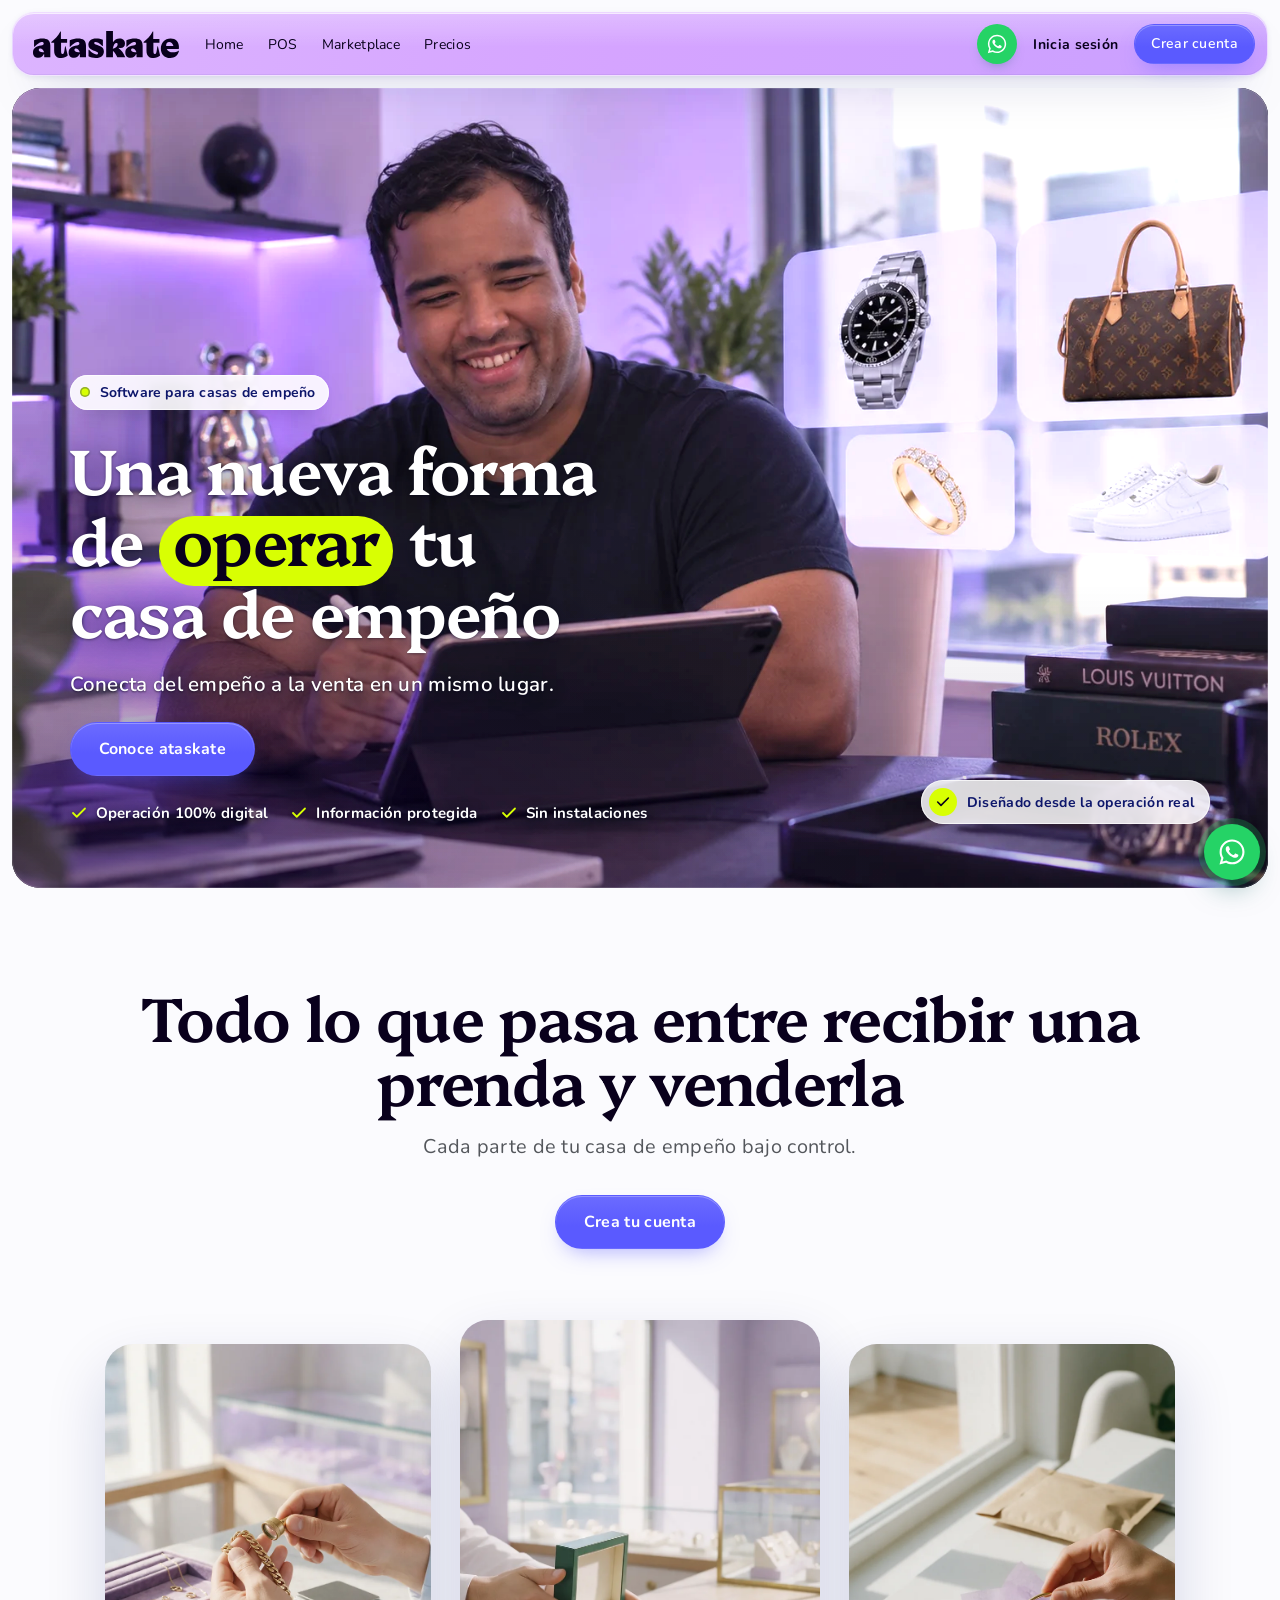
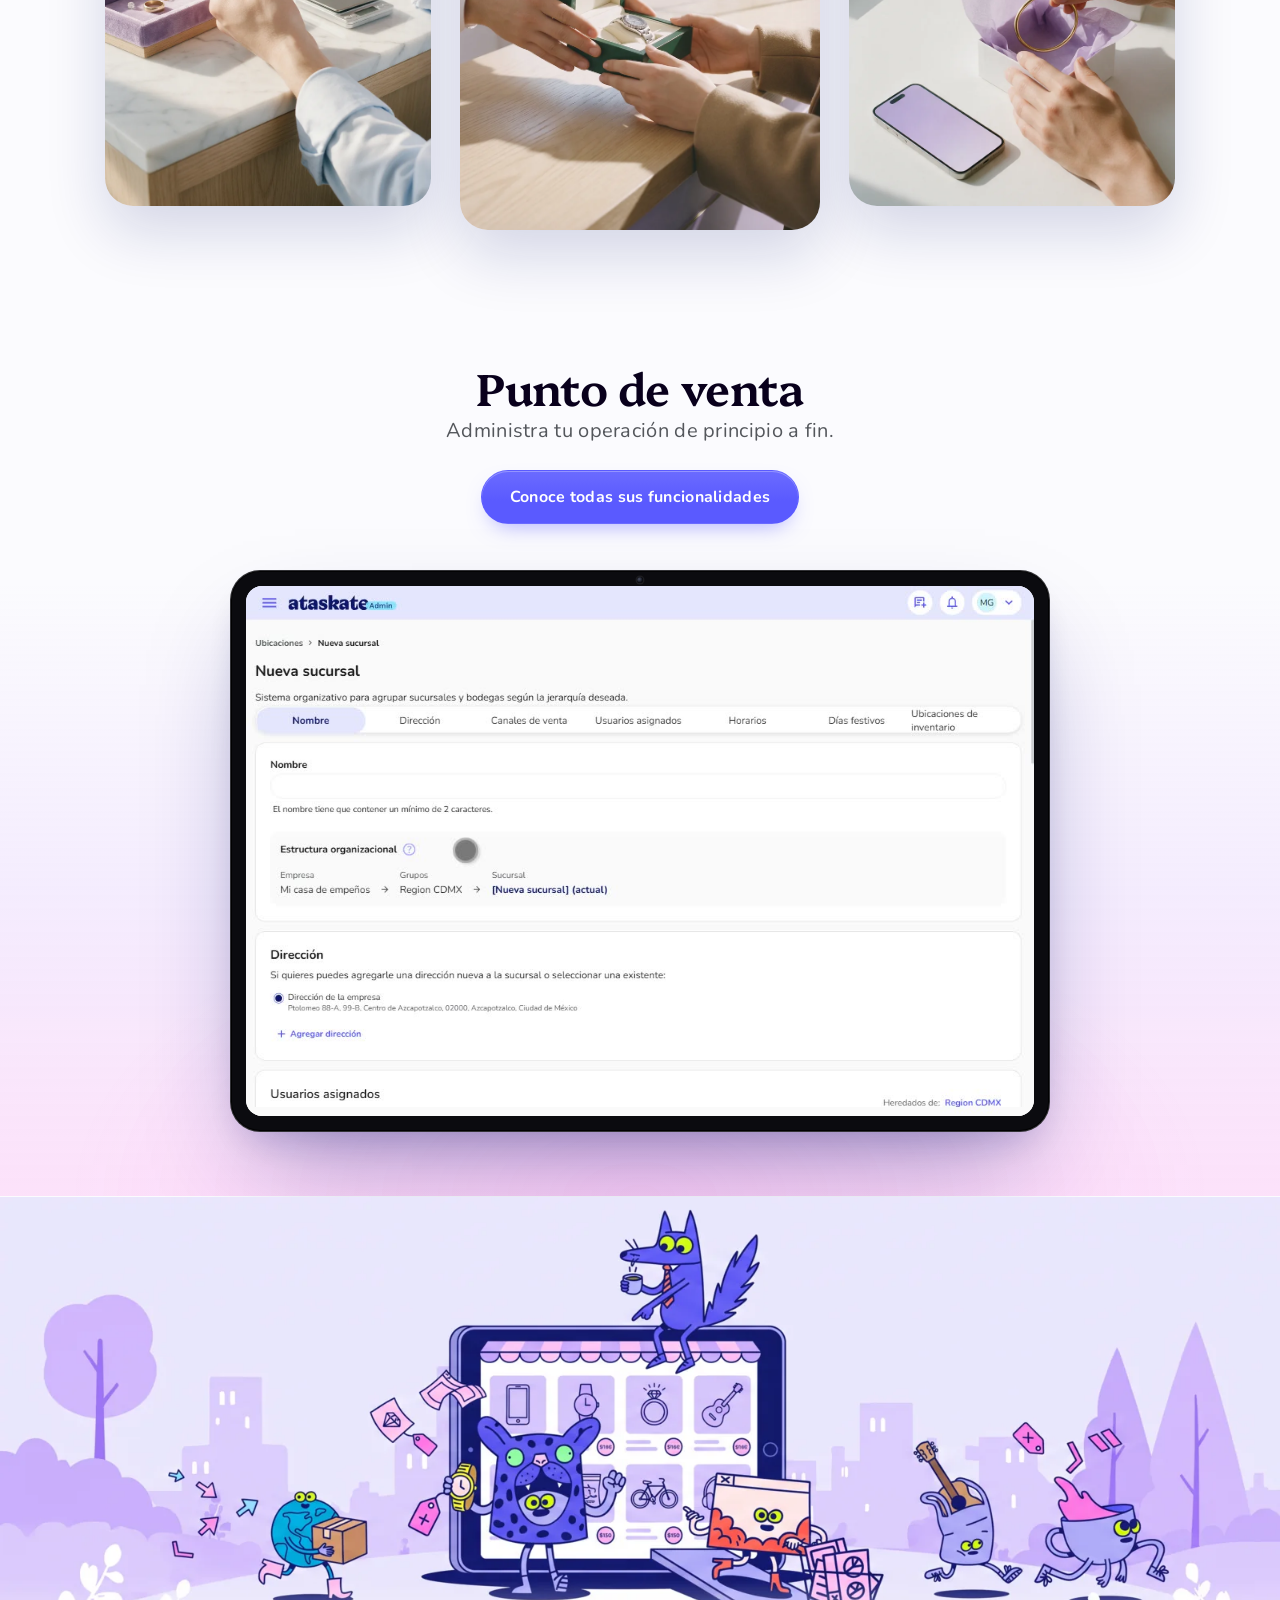
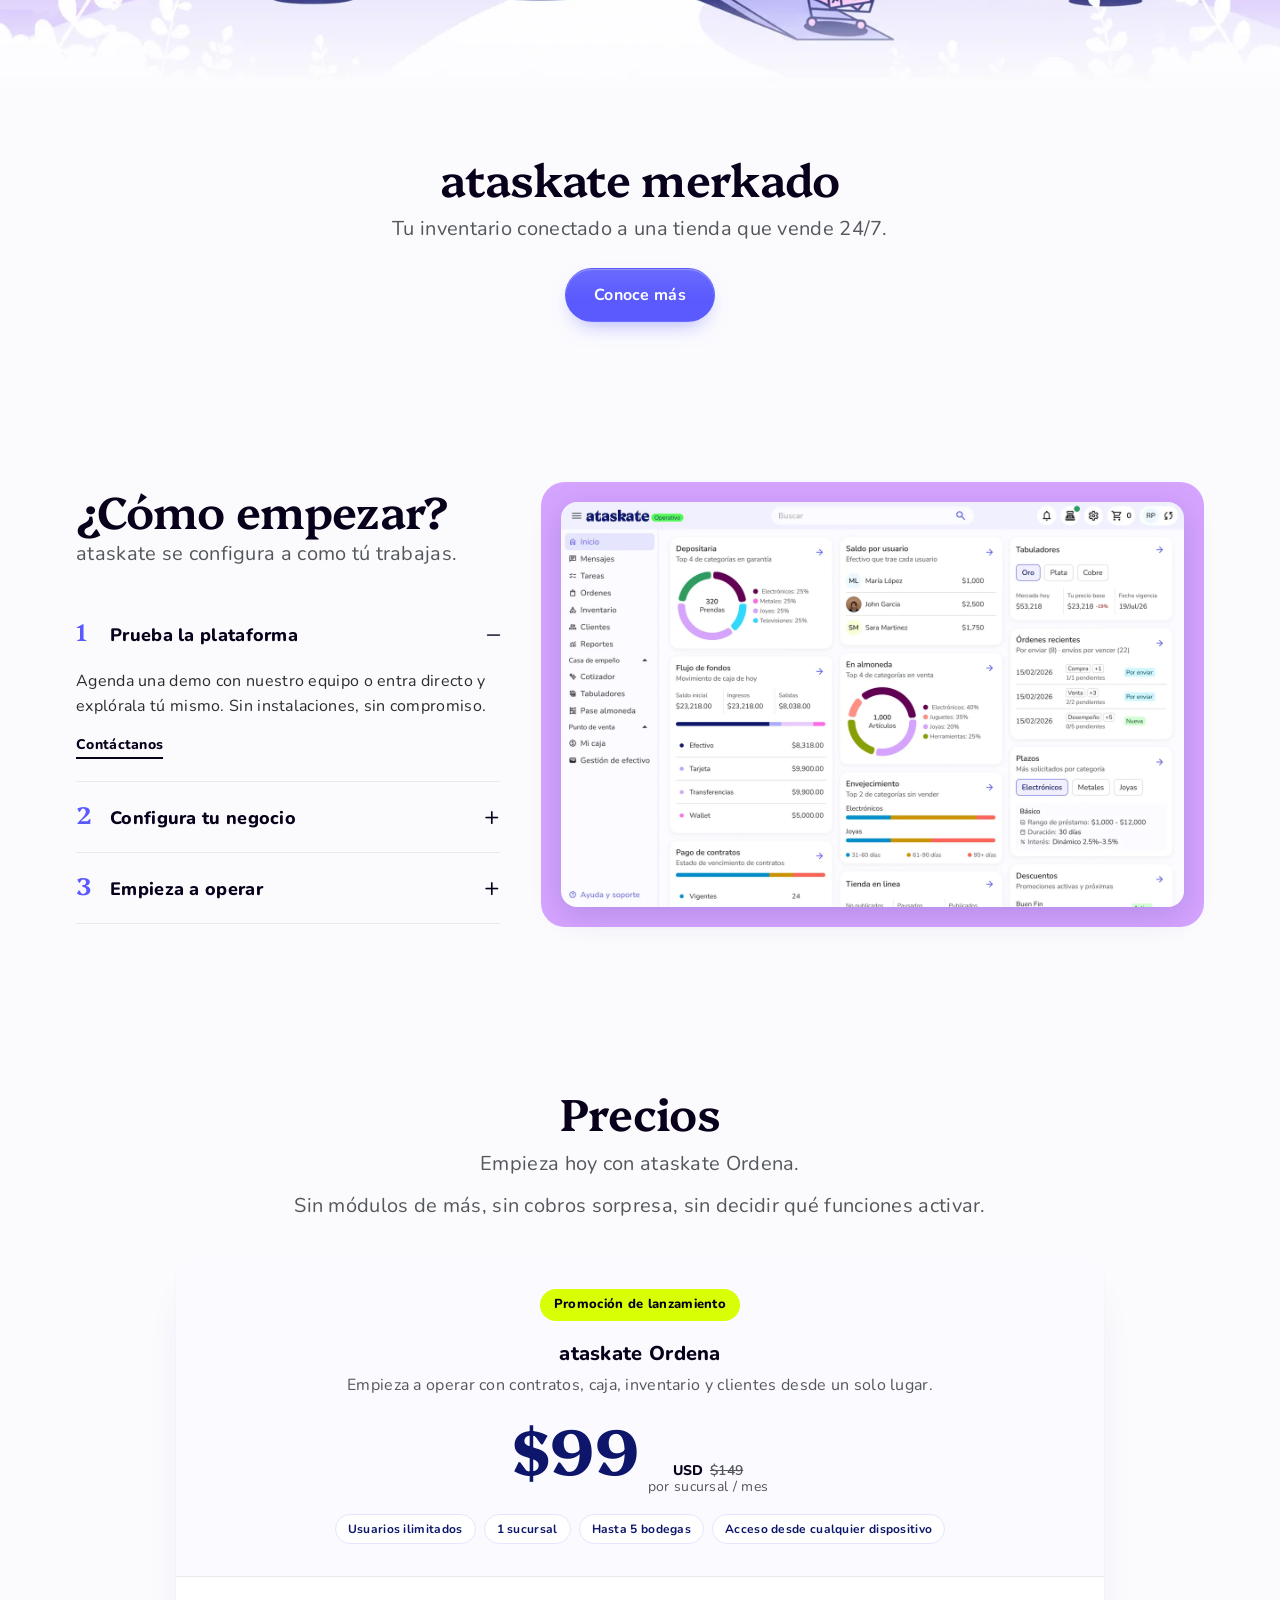
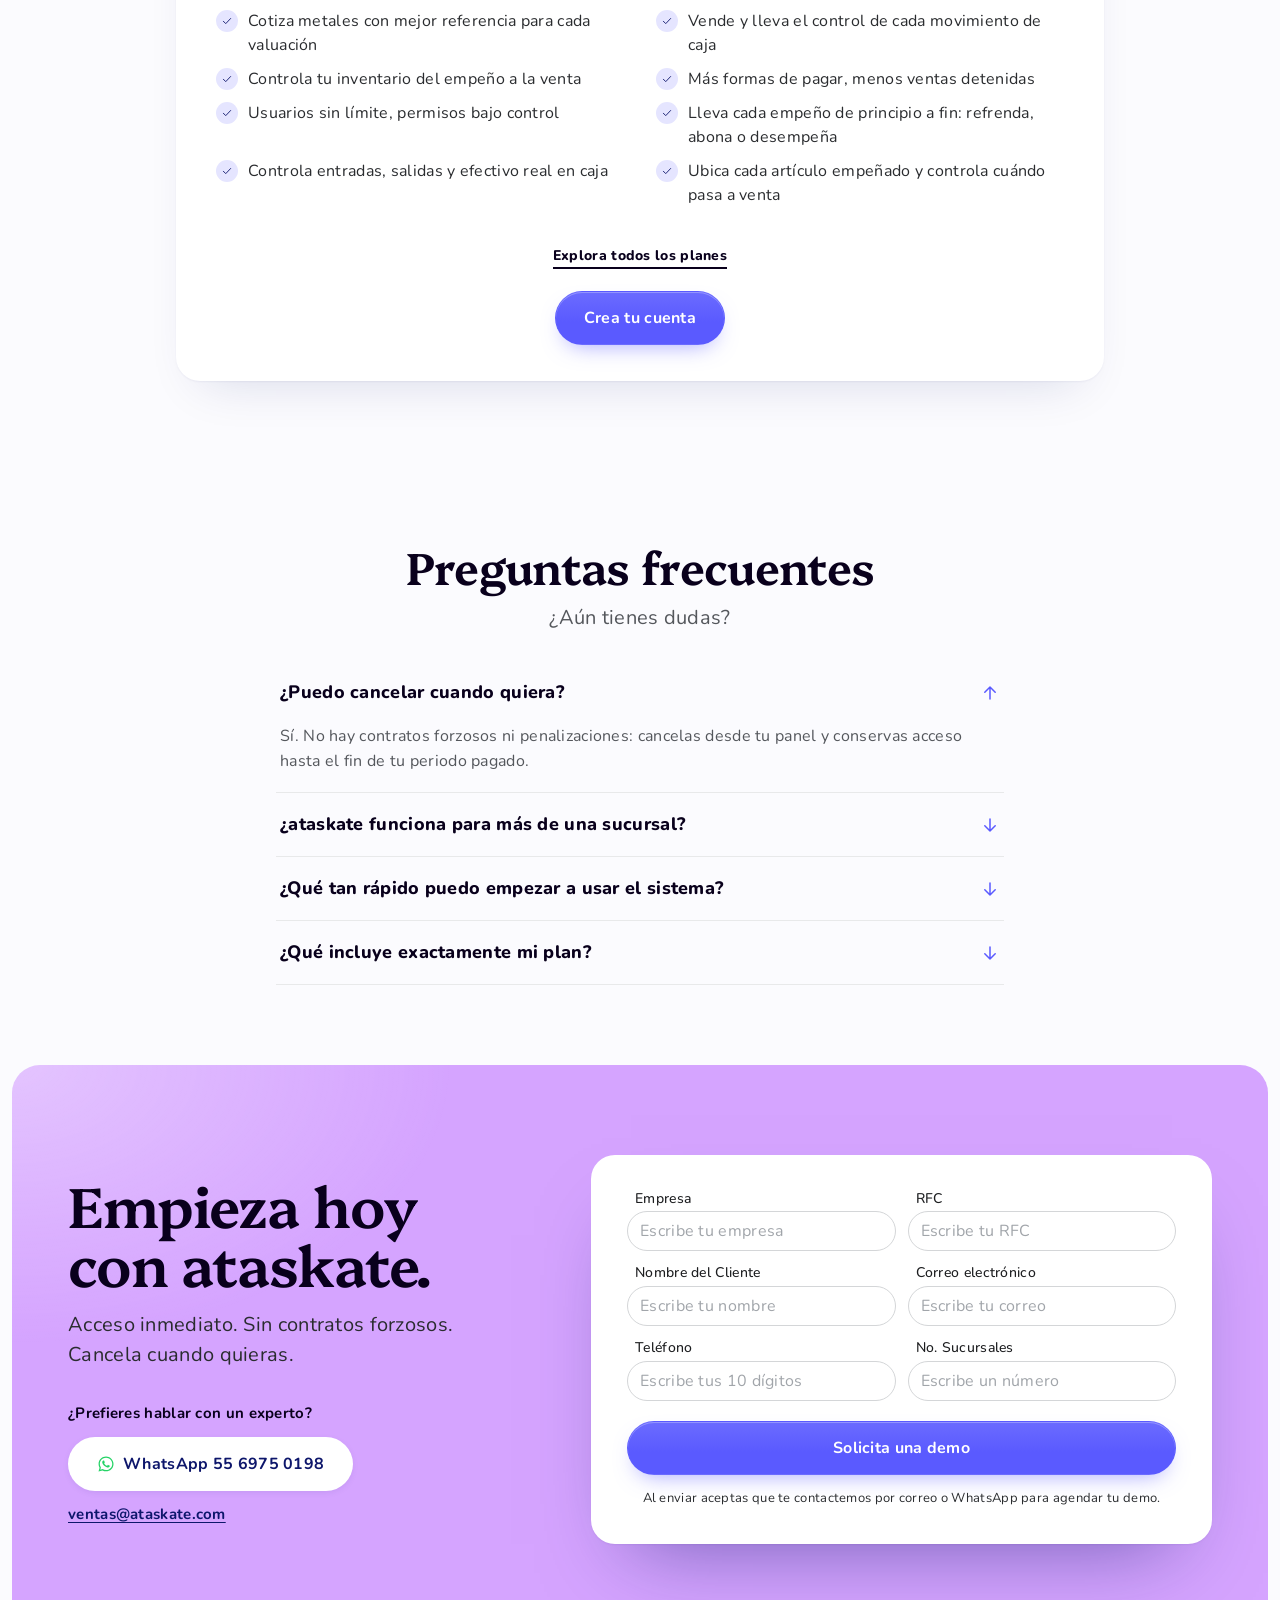
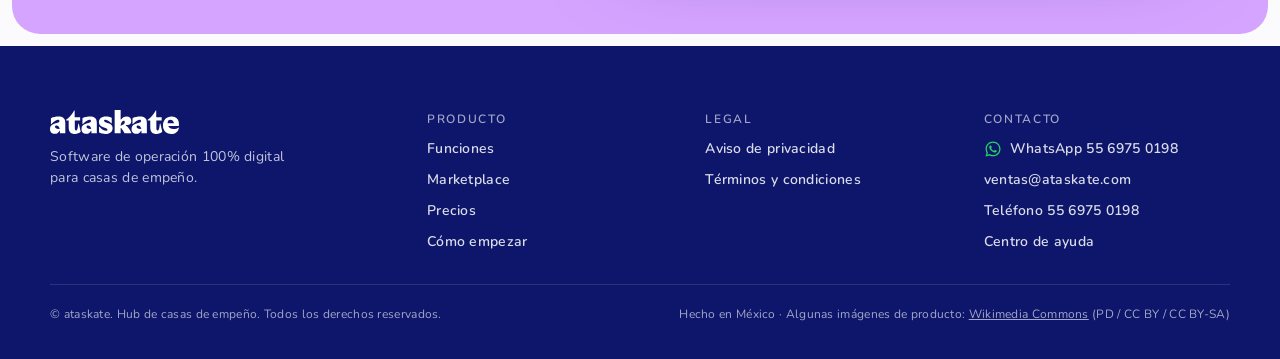
==== commit dc50a807: "Home: campos del formulario con el TextInput del DS, WhatsApp en sus colores y textos del hero más l" ====
--- a/landing/index.html
+++ b/landing/index.html
@@ -5,11 +5,11 @@
       t = l.createElement(r); t.async = 1; t.src = 'https://www.clarity.ms/tag/' + i;
       y = l.getElementsByTagName(r)[0]; y.parentNode.insertBefore(t, y);
     })(window, document, 'clarity', 'script', id);
-  })();</script><link rel="preload" as="image" href="/video/landing-pos-poster.jpg"><link rel="stylesheet" href="/_astro/landing.CXRJInER.css">
+  })();</script><link rel="preload" as="image" href="/video/landing-pos-poster.jpg"><link rel="stylesheet" href="/_astro/landing.BouQWI2k.css">
 <link rel="stylesheet" href="/_astro/landing.DR1D8Yzs.css">
-<style>.wa--foot[data-astro-cid-sbyz6brq]{display:inline-flex;align-items:center;gap:8px}.wa--foot[data-astro-cid-sbyz6brq] svg[data-astro-cid-sbyz6brq]{flex:none;color:var(--lemon-200, #d8ff03)}.wa--flotante[data-astro-cid-sbyz6brq]{position:fixed;right:max(20px,env(safe-area-inset-right));bottom:max(20px,env(safe-area-inset-bottom));z-index:40;display:inline-flex;align-items:center;justify-content:center;width:56px;height:56px;border-radius:50%;background:linear-gradient(180deg,#6b6bff 0%,var(--indigo, #5a5aff) 58%);color:#fff;box-shadow:inset 0 1px #ffffff4d,0 0 0 6px #d5a4ff59,0 14px 30px -10px #0d166b8c;transition:transform .15s,background-color .15s,opacity .2s,visibility 0s}.wa--flotante[data-astro-cid-sbyz6brq]:after{content:"";position:absolute;top:6px;right:6px;width:12px;height:12px;border-radius:50%;background:var(--lemon-200, #d8ff03);box-shadow:0 0 0 2px var(--navy, #0d166b)}.wa--flotante[data-astro-cid-sbyz6brq]:hover{background:linear-gradient(180deg,#5f5fff 0%,var(--indigo-press, #4747e0) 60%);transform:translateY(-2px)}.wa--flotante[data-astro-cid-sbyz6brq]:active{transform:none}.wa--flotante[data-astro-cid-sbyz6brq]:focus-visible{border-radius:50%;outline:3px solid #0d166b;outline-offset:3px}.wa--flotante[data-astro-cid-sbyz6brq].is-oculto{opacity:0;visibility:hidden;pointer-events:none;transition:opacity .2s,visibility 0s .2s}@media (prefers-reduced-motion: reduce){.wa--flotante[data-astro-cid-sbyz6brq],.wa--flotante[data-astro-cid-sbyz6brq].is-oculto{transition:none}.wa--flotante[data-astro-cid-sbyz6brq]:hover{transform:none}}@media print{.wa--flotante[data-astro-cid-sbyz6brq]{display:none}}
+<style>.wa--foot[data-astro-cid-sbyz6brq]{display:inline-flex;align-items:center;gap:8px}.wa--foot[data-astro-cid-sbyz6brq] svg[data-astro-cid-sbyz6brq]{flex:none;color:#25d366}.wa--flotante[data-astro-cid-sbyz6brq]{position:fixed;right:max(20px,env(safe-area-inset-right));bottom:max(20px,env(safe-area-inset-bottom));z-index:40;display:inline-flex;align-items:center;justify-content:center;width:56px;height:56px;border-radius:50%;background:#25d366;color:#fff;box-shadow:0 0 0 6px #25d36638,0 14px 30px -10px #075e5499;transition:transform .15s,background-color .15s,opacity .2s,visibility 0s}.wa--flotante[data-astro-cid-sbyz6brq]:hover{background:#128c7e;transform:translateY(-2px)}.wa--flotante[data-astro-cid-sbyz6brq]:active{transform:none}.wa--flotante[data-astro-cid-sbyz6brq]:focus-visible{border-radius:50%;outline:3px solid #0d166b;outline-offset:3px}.wa--flotante[data-astro-cid-sbyz6brq].is-oculto{opacity:0;visibility:hidden;pointer-events:none;transition:opacity .2s,visibility 0s .2s}@media (prefers-reduced-motion: reduce){.wa--flotante[data-astro-cid-sbyz6brq],.wa--flotante[data-astro-cid-sbyz6brq].is-oculto{transition:none}.wa--flotante[data-astro-cid-sbyz6brq]:hover{transform:none}}@media print{.wa--flotante[data-astro-cid-sbyz6brq]{display:none}}
 </style>
-<link rel="stylesheet" href="/_astro/landing.CUhPvaOv.css"><script type="module" src="/_astro/hoisted.Dxt5h6Gp.js"></script></head> <body> <a class="skip" href="#main">Saltar al contenido</a>     <header class="mast" data-astro-cid-bcnnqveb> <div class="mast__bar" data-astro-cid-bcnnqveb> <a class="mast__brand" href="#top" aria-label="ataskate — inicio" data-astro-cid-bcnnqveb> <img src="/brand/ataskate-ink.svg" alt="ataskate" width="335" height="62" data-astro-cid-bcnnqveb> </a> <nav class="mast__nav" id="mast-nav" aria-label="Principal" data-astro-cid-bcnnqveb> <a href="#top" data-astro-cid-bcnnqveb>Home</a><a href="/punto-de-venta/" data-astro-cid-bcnnqveb>POS</a><a href="/marketplace/" data-astro-cid-bcnnqveb>Marketplace</a><a href="/planes/" data-astro-cid-bcnnqveb>Precios</a> </nav> <a class="wa wa--mast mast__wa" data-wa="mast" href="https://wa.me/525569750198?text=Hola%2C%20quiero%20m%C3%A1s%20informaci%C3%B3n%20de%20ataskate." target="_blank" rel="noopener" aria-label="Escríbenos por WhatsApp (se abre en otra pestaña)" title="Escríbenos por WhatsApp" data-astro-cid-bcnnqveb data-astro-cid-sbyz6brq><svg viewBox="0 0 24 24" width="22" height="22" fill="currentColor" aria-hidden="true" data-astro-cid-sbyz6brq><path d="M2 22L3.41254 16.8642C2.5409 15.3608 2.08289 13.6567 2.08373 11.9092C2.08624 6.44583 6.55329 2 12.0419 2C14.7053 2.00083 17.2056 3.03333 19.0862 4.90667C20.9659 6.78 22.0008 9.27 22 11.9183C21.9975 17.3825 17.5304 21.8283 12.0419 21.8283C10.3756 21.8275 8.73365 21.4117 7.27924 20.6217L2 22ZM7.52374 18.8275C8.92707 19.6567 10.2668 20.1533 12.0385 20.1542C16.6002 20.1542 20.3162 16.4592 20.3187 11.9167C20.3204 7.365 16.622 3.675 12.0452 3.67333C7.4802 3.67333 3.76673 7.36833 3.76505 11.91C3.76421 13.7642 4.31014 15.1525 5.22699 16.605L4.39052 19.645L7.52374 18.8275ZM17.0582 14.2742C16.9962 14.1708 16.8304 14.1092 16.5809 13.985C16.3322 13.8608 15.1089 13.2617 14.8803 13.1792C14.6526 13.0967 14.4868 13.055 14.3202 13.3033C14.1544 13.5508 13.6771 14.1092 13.5323 14.2742C13.3874 14.4392 13.2417 14.46 12.993 14.3358C12.7444 14.2117 11.9422 13.9508 10.9919 13.1067C10.2525 12.45 9.75266 11.6392 9.6078 11.3908C9.46295 11.1433 9.59273 11.0092 9.71665 10.8858C9.82885 10.775 9.96533 10.5967 10.0901 10.4517C10.2165 10.3083 10.2576 10.205 10.3413 10.0392C10.4242 9.87417 10.3832 9.72917 10.3204 9.605C10.2576 9.48167 9.76019 8.2625 9.55338 7.76667C9.35075 7.28417 9.14561 7.34917 8.99322 7.34167L8.51595 7.33333C8.35016 7.33333 8.08055 7.395 7.8528 7.64333C7.62505 7.89167 6.982 8.49 6.982 9.70917C6.982 10.9283 7.87373 12.1058 7.99765 12.2708C8.12241 12.4358 9.75182 14.9375 12.2478 16.01C12.8415 16.265 13.3054 16.4175 13.6662 16.5317C14.2624 16.72 14.805 16.6933 15.2337 16.63C15.7118 16.5592 16.7057 16.0308 16.9133 15.4525C17.121 14.8733 17.121 14.3775 17.0582 14.2742Z" data-astro-cid-sbyz6brq></path></svg></a>   <a class="mast__login" href="#cta" data-astro-cid-bcnnqveb>Inicia sesión</a> <a class="btn btn--primary btn--sm mast__cta" href="#cta" data-astro-cid-bcnnqveb>Crear cuenta</a> <button class="mast__burger" type="button" data-menu aria-controls="mast-nav" aria-expanded="false" aria-label="Abrir menú" data-astro-cid-bcnnqveb> <span data-astro-cid-bcnnqveb></span><span data-astro-cid-bcnnqveb></span><span data-astro-cid-bcnnqveb></span> </button> </div> </header> <main id="main" data-astro-cid-bcnnqveb> <!-- ============================== HERO ============================== --> <!-- Cinematic hero: the counter footage runs full-bleed behind a left
+<link rel="stylesheet" href="/_astro/landing.DGAdEn74.css"><script type="module" src="/_astro/hoisted.Dxt5h6Gp.js"></script></head> <body> <a class="skip" href="#main">Saltar al contenido</a>     <header class="mast" data-astro-cid-bcnnqveb> <div class="mast__bar" data-astro-cid-bcnnqveb> <a class="mast__brand" href="#top" aria-label="ataskate — inicio" data-astro-cid-bcnnqveb> <img src="/brand/ataskate-ink.svg" alt="ataskate" width="335" height="62" data-astro-cid-bcnnqveb> </a> <nav class="mast__nav" id="mast-nav" aria-label="Principal" data-astro-cid-bcnnqveb> <a href="#top" data-astro-cid-bcnnqveb>Home</a><a href="/punto-de-venta/" data-astro-cid-bcnnqveb>POS</a><a href="/marketplace/" data-astro-cid-bcnnqveb>Marketplace</a><a href="/planes/" data-astro-cid-bcnnqveb>Precios</a> </nav> <a class="wa wa--mast mast__wa" data-wa="mast" href="https://wa.me/525569750198?text=Hola%2C%20quiero%20m%C3%A1s%20informaci%C3%B3n%20de%20ataskate." target="_blank" rel="noopener" aria-label="Escríbenos por WhatsApp (se abre en otra pestaña)" title="Escríbenos por WhatsApp" data-astro-cid-bcnnqveb data-astro-cid-sbyz6brq><svg viewBox="0 0 24 24" width="22" height="22" fill="currentColor" aria-hidden="true" data-astro-cid-sbyz6brq><path d="M2 22L3.41254 16.8642C2.5409 15.3608 2.08289 13.6567 2.08373 11.9092C2.08624 6.44583 6.55329 2 12.0419 2C14.7053 2.00083 17.2056 3.03333 19.0862 4.90667C20.9659 6.78 22.0008 9.27 22 11.9183C21.9975 17.3825 17.5304 21.8283 12.0419 21.8283C10.3756 21.8275 8.73365 21.4117 7.27924 20.6217L2 22ZM7.52374 18.8275C8.92707 19.6567 10.2668 20.1533 12.0385 20.1542C16.6002 20.1542 20.3162 16.4592 20.3187 11.9167C20.3204 7.365 16.622 3.675 12.0452 3.67333C7.4802 3.67333 3.76673 7.36833 3.76505 11.91C3.76421 13.7642 4.31014 15.1525 5.22699 16.605L4.39052 19.645L7.52374 18.8275ZM17.0582 14.2742C16.9962 14.1708 16.8304 14.1092 16.5809 13.985C16.3322 13.8608 15.1089 13.2617 14.8803 13.1792C14.6526 13.0967 14.4868 13.055 14.3202 13.3033C14.1544 13.5508 13.6771 14.1092 13.5323 14.2742C13.3874 14.4392 13.2417 14.46 12.993 14.3358C12.7444 14.2117 11.9422 13.9508 10.9919 13.1067C10.2525 12.45 9.75266 11.6392 9.6078 11.3908C9.46295 11.1433 9.59273 11.0092 9.71665 10.8858C9.82885 10.775 9.96533 10.5967 10.0901 10.4517C10.2165 10.3083 10.2576 10.205 10.3413 10.0392C10.4242 9.87417 10.3832 9.72917 10.3204 9.605C10.2576 9.48167 9.76019 8.2625 9.55338 7.76667C9.35075 7.28417 9.14561 7.34917 8.99322 7.34167L8.51595 7.33333C8.35016 7.33333 8.08055 7.395 7.8528 7.64333C7.62505 7.89167 6.982 8.49 6.982 9.70917C6.982 10.9283 7.87373 12.1058 7.99765 12.2708C8.12241 12.4358 9.75182 14.9375 12.2478 16.01C12.8415 16.265 13.3054 16.4175 13.6662 16.5317C14.2624 16.72 14.805 16.6933 15.2337 16.63C15.7118 16.5592 16.7057 16.0308 16.9133 15.4525C17.121 14.8733 17.121 14.3775 17.0582 14.2742Z" data-astro-cid-sbyz6brq></path></svg></a>   <a class="mast__login" href="#cta" data-astro-cid-bcnnqveb>Inicia sesión</a> <a class="btn btn--primary btn--sm mast__cta" href="#cta" data-astro-cid-bcnnqveb>Crear cuenta</a> <button class="mast__burger" type="button" data-menu aria-controls="mast-nav" aria-expanded="false" aria-label="Abrir menú" data-astro-cid-bcnnqveb> <span data-astro-cid-bcnnqveb></span><span data-astro-cid-bcnnqveb></span><span data-astro-cid-bcnnqveb></span> </button> </div> </header> <main id="main" data-astro-cid-bcnnqveb> <!-- ============================== HERO ============================== --> <!-- Cinematic hero: the counter footage runs full-bleed behind a left
          scrim, Shopify-style, with the copy in white on top. --> <section class="hero" id="top" data-astro-cid-bcnnqveb> <div class="hero__bg" aria-hidden="true" data-astro-cid-bcnnqveb> <img class="hero__img" src="/img/hero-home.webp" alt="" width="1669" height="942" fetchpriority="high" decoding="async" data-astro-cid-bcnnqveb> </div> <div class="hero__scrim" aria-hidden="true" data-astro-cid-bcnnqveb></div> <div class="hero__inner" data-astro-cid-bcnnqveb> <div class="hero__copy" data-astro-cid-bcnnqveb> <p class="hero__eyebrow" data-astro-cid-bcnnqveb><span class="hero__dot" aria-hidden="true" data-astro-cid-bcnnqveb></span>Software para casas de empeño</p> <h1 class="hero__title" data-astro-cid-bcnnqveb>
 Una nueva forma de <em data-astro-cid-bcnnqveb>operar</em> tu casa de empeño
 </h1> <p class="hero__lede" data-astro-cid-bcnnqveb>
--- a/_astro/landing.BouQWI2k.css
+++ b/_astro/landing.BouQWI2k.css
@@ -0,0 +1 @@
+:root{--navy: #0d166b;--indigo: #5a5aff;--indigo-press: #4747e0;--purple-10: #fafaff;--purple-50: #f0f0ff;--purple-100: #e5e5ff;--purple-200: #acacff;--lila-200: #d5a4ff;--pink-100: #ff98ef;--pink-200: #ff6ae8;--lemon-200: #d8ff03;--ink: #09001c;--body: #2a2c2f;--caption: #54575c;--placeholder: #a1a5aa;--line: #d4d6d8;--line-soft: #e8e9ea;--empty: #eff0f0;--page: #fbfbfe;--ok-surface: #effaf4;--ok-icon: #309c60;--ok-title: #174a2e;--warn-surface: #ffebba;--warn-icon: #cc9200;--shadow-card: 0 1px 2px rgba(13, 22, 107, .05), 0 24px 48px -26px rgba(13, 22, 107, .16);--shadow-float: 0 8px 32px rgba(13, 22, 107, .16);--font-sans: "Nunito", -apple-system, "Segoe UI", Roboto, sans-serif;--font-display: "Platypi", Georgia, "Times New Roman", serif;--fs-d1: clamp(34px, 4vw, 56px);--lh-d1: 1.1;--fs-d2: clamp(30px, 3.5vw, 48px);--lh-d2: 1.12;--fs-d3: clamp(26px, 3vw, 38px);--lh-d3: 1.16;--fs-d4: 26px;--ls-display: -.015em;--fs-lede: 20px;--fs-title: 18px;--fs-body: 16px;--fs-small: 14px;--fs-micro: 12px;--measure: 60ch}*,*:before,*:after{box-sizing:border-box}html{scroll-behavior:smooth;scroll-padding-top:92px;-webkit-text-size-adjust:100%}body{margin:0;background:var(--page);color:var(--ink);font-family:var(--font-sans);font-size:16px;line-height:1.5;letter-spacing:.3px;overflow-x:clip;-webkit-font-smoothing:antialiased;-moz-osx-font-smoothing:grayscale}img,svg,video{display:block;max-width:100%}h1,h2,h3,p,figure{margin:0}h1,h2,h3{letter-spacing:0}ul{margin:0;padding:0;list-style:none}a{color:inherit;text-decoration:none}button{font:inherit;color:inherit;background:none;border:0;padding:0;cursor:pointer}input{font:inherit;color:inherit}:focus-visible{outline:3px solid var(--indigo);outline-offset:3px;border-radius:4px}.skip{position:absolute;left:-9999px;top:8px;z-index:100;padding:10px 18px;border-radius:100px;background:var(--navy);color:#fff;font-weight:700}.skip:focus{left:16px}::selection{background:var(--lemon-200);color:var(--ink)}@media (prefers-reduced-motion: reduce){html{scroll-behavior:auto}*,*:before,*:after{animation-duration:.001ms!important;animation-iteration-count:1!important;transition-duration:.001ms!important}}svg[data-astro-cid-r2m5lo7l]{display:block;flex:0 0 auto}.mast{position:sticky;top:12px;z-index:50;margin:12px 12px 0}.mast__bar{display:flex;align-items:center;gap:16px;min-height:64px;padding:0 12px 0 20px;background:linear-gradient(180deg,#ffffff42,#fff0 55%),linear-gradient(100deg,#dcb4ff 0%,var(--lila-200) 48%,#caa0ff 100%);border:1px solid rgba(255,255,255,.55);border-radius:22px;box-shadow:inset 0 1px #ffffffb3,inset 0 -1px #0d166b0f,0 2px 8px -2px #0d166b1f,0 24px 48px -28px #0d166b8c;-webkit-backdrop-filter:blur(18px) saturate(160%);backdrop-filter:blur(18px) saturate(160%);min-width:0}.mast__brand{display:inline-flex;align-items:center;flex:0 0 auto}.mast__brand img{height:27px;width:auto;display:block}.mast__nav{display:flex;align-items:center;gap:4px;flex:1}.mast__nav a{padding:8px 10px;border-radius:100px;font-size:14px;font-weight:400;color:var(--ink);white-space:nowrap;transition:background-color .2s,color .2s}.mast__nav a:hover{background:#ffffff80;color:var(--navy)}.mast__nav a:active{background:#ffffffb3;color:var(--navy)}.mast__nav a.is-active{background:#fff;color:var(--navy);font-weight:700;box-shadow:0 6px 14px -8px #0d166b73}.mast__login{flex:0 0 auto;font-size:14px;font-weight:700;color:var(--ink);white-space:nowrap;transition:color .2s}.mast__login:hover{color:var(--indigo)}.mast__wa{position:relative;flex:0 0 auto;display:inline-flex;align-items:center;justify-content:center;width:40px;height:40px;border-radius:50%;color:#fff;background:#25d366;box-shadow:0 6px 14px -8px #075e5499;transition:background-color .2s,transform .2s,box-shadow .2s}.mast__wa svg{width:22px;height:22px}.mast__wa:hover{background:#128c7e;transform:translateY(-1px);box-shadow:0 10px 20px -10px #075e54b3}.mast__wa:focus-visible{border-radius:50%;outline-offset:2px}.mast__bar .mast__cta{flex:0 0 auto}@media (max-width: 720px){.mast__login{display:none}.mast__bar:not(:has(.mast__burger)){flex-wrap:wrap;gap:12px;row-gap:4px;padding:10px 16px;min-height:0}.mast__bar:not(:has(.mast__burger)) .mast__cta{margin-left:auto}.mast__bar:not(:has(.mast__burger)) .mast__nav{order:3;flex:1 0 100%;gap:2px;margin-inline:-6px;padding-inline:6px;overflow-x:auto;scrollbar-width:none;-webkit-overflow-scrolling:touch}.mast__bar:not(:has(.mast__burger)) .mast__nav::-webkit-scrollbar{display:none}.mast__nav a{padding:10px 12px}}@media (min-width: 721px) and (max-width: 820px){.mast__bar:not(:has(.mast__burger)) .mast__login{display:none}}@media (min-width: 400px) and (max-width: 720px){.mast__bar:not(:has(.mast__burger)) .mast__wa{margin-left:auto}.mast__bar:not(:has(.mast__burger)) .mast__wa~.mast__cta{margin-left:0}}@media (max-width: 399px){.mast__wa{display:none}}.btn{display:inline-flex;align-items:center;justify-content:center;gap:8px;font-family:var(--font-sans);font-weight:700;font-size:16px;line-height:24px;padding:14px 28px;border-radius:999px;border:1px solid transparent;white-space:nowrap;text-align:center;user-select:none;cursor:pointer;text-decoration:none;letter-spacing:.3px;transition:background-color .35s cubic-bezier(.32,.72,0,1),border-color .35s cubic-bezier(.32,.72,0,1),color .35s cubic-bezier(.32,.72,0,1),transform .45s cubic-bezier(.32,.72,0,1),box-shadow .45s cubic-bezier(.32,.72,0,1)}.btn:focus-visible{outline:none;box-shadow:0 0 0 3px #5a5aff66}.btn:active{transform:translateY(0) scale(.98)}.btn--sm{font-size:14px;line-height:20px;font-weight:600;padding:9px 16px}.btn--primary{background:linear-gradient(180deg,#6b6bff,var(--indigo) 58%);color:#fff;box-shadow:inset 0 1px #ffffff47,0 10px 22px -10px #5a5aff8c}.btn--primary:hover{background:linear-gradient(180deg,#5858f2,var(--indigo-press) 58%);color:#fff;transform:translateY(-1px);box-shadow:inset 0 1px #ffffff3d,0 16px 30px -12px #5a5aff99}.btn--primary:active{transform:translateY(0) scale(.98)}.btn--primary:focus-visible{box-shadow:inset 0 1px #ffffff47,0 10px 22px -10px #5a5aff8c,0 0 0 3px #5a5aff66}.btn--outline,.btn--line-navy{background:#fff;color:var(--navy);border-color:var(--purple-200);box-shadow:0 2px 10px -4px #0d166b2e}.btn--outline:hover,.btn--line-navy:hover{border-color:var(--navy);background:var(--purple-50);transform:translateY(-1px)}.btn--white{background:#fff;color:var(--navy);box-shadow:0 2px 10px -4px #0d166b2e}.btn--white:hover{background:var(--purple-50);transform:translateY(-1px)}@media (prefers-reduced-motion: reduce){.btn,.btn:hover{transition:none;transform:none}}
--- a/_astro/landing.DGAdEn74.css
+++ b/_astro/landing.DGAdEn74.css
@@ -0,0 +1 @@
+.sr-only[data-astro-cid-bcnnqveb]{position:absolute;width:1px;height:1px;padding:0;margin:-1px;overflow:hidden;clip-path:inset(50%);white-space:nowrap}.nowrap[data-astro-cid-bcnnqveb]{white-space:nowrap}.section[data-astro-cid-bcnnqveb]{max-width:1180px;margin-inline:auto;padding:80px 26px}.section--tight[data-astro-cid-bcnnqveb]{padding-block:80px 16px}.fx[data-astro-cid-bcnnqveb]{padding-block:104px 48px}.head[data-astro-cid-bcnnqveb]{display:flex;flex-direction:column;gap:12px;max-width:680px}.head--center[data-astro-cid-bcnnqveb]{max-width:none;align-items:center;text-align:center}.eyebrow[data-astro-cid-bcnnqveb]{font-family:var(--font-display);font-size:clamp(30px,3.5vw,48px);font-weight:600;line-height:1.12;letter-spacing:-.015em;color:var(--ink);text-wrap:balance}.h2[data-astro-cid-bcnnqveb]{font-family:var(--font-display);font-weight:600;font-size:clamp(26px,3vw,38px);line-height:1.16;letter-spacing:-.015em;color:var(--ink);text-wrap:pretty}.grad[data-astro-cid-bcnnqveb]{color:var(--indigo);background:linear-gradient(92deg,#5a5aff,#9a5aff 48%,#ff6ae8);-webkit-background-clip:text;background-clip:text;-webkit-text-fill-color:transparent}.lede[data-astro-cid-bcnnqveb]{font-size:20px;line-height:1.5;color:var(--caption);text-wrap:pretty;max-width:60ch}.net__copy[data-astro-cid-bcnnqveb] .h2[data-astro-cid-bcnnqveb]{font-family:var(--font-display);font-weight:600;letter-spacing:0}.link-underline[data-astro-cid-bcnnqveb]{align-self:flex-start;font-size:16px;font-weight:800;color:var(--ink);border-bottom:2px solid var(--ink);padding-bottom:2px;transition:color .12s,border-color .12s}.link-underline--sm[data-astro-cid-bcnnqveb]{font-size:14px}.link-underline[data-astro-cid-bcnnqveb]:hover{color:var(--indigo);border-bottom-color:var(--indigo)}.pill[data-astro-cid-bcnnqveb]{display:inline-flex;align-items:center;padding:6px 16px;border-radius:100px;font-family:var(--font-display);font-weight:600;font-size:13px;white-space:nowrap;box-shadow:0 2px 10px #0d166b1a;pointer-events:none;animation:pillDrift 7s ease-in-out infinite}.pill--ink[data-astro-cid-bcnnqveb]{background:#fff;color:var(--navy)}.pill--lemon[data-astro-cid-bcnnqveb]{background:var(--lemon-200);color:var(--ink)}.pill--pink[data-astro-cid-bcnnqveb]{background:var(--pink-200);color:var(--ink)}.pill--pink-soft[data-astro-cid-bcnnqveb]{background:var(--pink-100);color:var(--ink)}.pill--offset[data-astro-cid-bcnnqveb]{margin-left:26px}.tfx[data-astro-cid-bcnnqveb]{opacity:0;transform:translateY(14px);transition:opacity .65s ease,transform .65s cubic-bezier(.22,.61,.36,1);transition-delay:var(--fd, 0s)}.tfx[data-astro-cid-bcnnqveb].tfx-in{opacity:1;transform:none}@keyframes pillDrift{0%,to{transform:translateY(0) rotate(-2deg)}50%{transform:translateY(-12px) rotate(2deg)}}@keyframes floaty{0%,to{transform:translateY(0)}50%{transform:translateY(-14px)}}.mast__burger[data-astro-cid-bcnnqveb]{display:none;flex:0 0 auto;width:40px;height:40px;margin-left:auto;border-radius:100px;align-items:center;justify-content:center;flex-direction:column;gap:4px}.mast__burger[data-astro-cid-bcnnqveb] span[data-astro-cid-bcnnqveb]{display:block;width:18px;height:2px;border-radius:2px;background:var(--ink);transition:transform .18s,opacity .18s}.mast__burger[data-astro-cid-bcnnqveb][aria-expanded=true] span[data-astro-cid-bcnnqveb]:nth-child(1){transform:translateY(6px) rotate(45deg)}.mast__burger[data-astro-cid-bcnnqveb][aria-expanded=true] span[data-astro-cid-bcnnqveb]:nth-child(2){opacity:0}.mast__burger[data-astro-cid-bcnnqveb][aria-expanded=true] span[data-astro-cid-bcnnqveb]:nth-child(3){transform:translateY(-6px) rotate(-45deg)}.hero[data-astro-cid-bcnnqveb]{position:relative;margin:12px 12px 0;border-radius:28px;overflow:hidden;isolation:isolate;background:var(--ink);min-height:clamp(600px,calc(100svh - 100px),820px);display:flex}.hero__bg[data-astro-cid-bcnnqveb]{position:absolute;inset:0;overflow:hidden}.hero__img[data-astro-cid-bcnnqveb]{position:absolute;inset:0;width:100%;height:100%;object-fit:cover;object-position:50% 28%;display:block;transform-origin:40% 30%;filter:brightness(1.18) saturate(1.04);animation:heroZoom 14s cubic-bezier(.22,.61,.36,1) both}@keyframes heroZoom{0%{transform:scale(1.08)}to{transform:scale(1)}}.hero__scrim[data-astro-cid-bcnnqveb]{position:absolute;inset:0;background:radial-gradient(70% 62% at 0% 100%,#18064070,#18064033 55%,#18064000),linear-gradient(180deg,#18064000 62%,#1806402e)}.hero[data-astro-cid-bcnnqveb]:after{content:"";position:absolute;inset:0;border-radius:inherit;box-shadow:inset 0 0 0 1px #ffffff24;pointer-events:none;z-index:3}.hero__inner[data-astro-cid-bcnnqveb]{position:relative;z-index:2;width:100%;display:flex;align-items:flex-end;justify-content:space-between;gap:32px;padding:clamp(40px,5vw,72px) clamp(24px,4.5vw,72px)}.hero__copy[data-astro-cid-bcnnqveb]{display:flex;flex-direction:column;gap:22px;align-items:flex-start;max-width:720px}.hero__eyebrow[data-astro-cid-bcnnqveb]{display:inline-flex;align-items:center;gap:10px;padding:7px 14px 7px 10px;border-radius:100px;background:#ffffffe6;-webkit-backdrop-filter:blur(14px) saturate(150%);backdrop-filter:blur(14px) saturate(150%);box-shadow:0 10px 26px -14px #09001c99,inset 0 0 0 1px #ffffffb3;font-family:var(--font-sans);font-size:14px;font-weight:700;letter-spacing:.2px;color:var(--navy)}.hero__dot[data-astro-cid-bcnnqveb]{width:10px;height:10px;border-radius:50%;background:var(--lemon-200);box-shadow:inset 0 0 0 1.5px #0d166b59}.hero__title[data-astro-cid-bcnnqveb]{font-family:var(--font-display);font-weight:600;font-size:clamp(40px,5vw,76px);line-height:1.12;letter-spacing:-.025em;color:#fff;text-wrap:balance;text-shadow:0 2px 28px rgba(9,0,28,.55),0 1px 3px rgba(9,0,28,.45)}.hero__title[data-astro-cid-bcnnqveb] em[data-astro-cid-bcnnqveb]{font-style:normal;position:relative;z-index:0;display:inline-block;padding:0 .22em;color:var(--ink);text-shadow:none}.hero__title[data-astro-cid-bcnnqveb] em[data-astro-cid-bcnnqveb]:before{content:"";position:absolute;z-index:-1;left:0;right:0;top:var(--pill-top, .19em);bottom:var(--pill-bottom, -.17em);border-radius:100px;background:var(--lemon-200)}.hero__lede[data-astro-cid-bcnnqveb]{font-size:clamp(19px,1.6vw,22px);font-weight:600;line-height:1.5;color:#fff;max-width:44ch;text-shadow:0 1px 2px rgba(9,0,28,.6),0 2px 18px rgba(9,0,28,.75);text-wrap:pretty}.hero__actions[data-astro-cid-bcnnqveb]{display:flex;gap:12px;flex-wrap:wrap}.hero__ghost[data-astro-cid-bcnnqveb]{color:#fff;background:#ffffff1f;border-color:#fff6;-webkit-backdrop-filter:blur(12px);backdrop-filter:blur(12px)}.hero__ghost[data-astro-cid-bcnnqveb]:hover{background:#ffffff38;border-color:#fff;transform:translateY(-1px)}.hero__proof[data-astro-cid-bcnnqveb]{list-style:none;margin:4px 0 0;padding:0;display:flex;flex-wrap:wrap;gap:10px 22px}.hero__proof[data-astro-cid-bcnnqveb] li[data-astro-cid-bcnnqveb]{display:inline-flex;align-items:center;gap:8px;font-size:15px;font-weight:700;color:#fff;text-shadow:0 1px 2px rgba(9,0,28,.65),0 2px 14px rgba(9,0,28,.75)}.hero__proof[data-astro-cid-bcnnqveb] svg[data-astro-cid-bcnnqveb]{filter:drop-shadow(0 1px 2px rgba(9,0,28,.6))}.hero__proof[data-astro-cid-bcnnqveb] svg[data-astro-cid-bcnnqveb]{flex:none;color:var(--lemon-200)}.hero__badge[data-astro-cid-bcnnqveb]{flex:none;margin:0;display:inline-flex;align-items:center;gap:10px;padding:8px 16px 8px 8px;border-radius:100px;background:#ffffffd6;-webkit-backdrop-filter:blur(14px) saturate(150%);backdrop-filter:blur(14px) saturate(150%);box-shadow:0 12px 30px -14px #09001c99,inset 0 0 0 1px #ffffffb3;font-size:14px;font-weight:700;color:var(--navy);animation:badgeFloat 7s ease-in-out infinite}.hero__badge-ico[data-astro-cid-bcnnqveb]{width:28px;height:28px;border-radius:50%;display:inline-flex;align-items:center;justify-content:center;background:var(--lemon-200);color:var(--ink)}@keyframes badgeFloat{0%,to{transform:translateY(0)}50%{transform:translateY(-6px)}}.vidslot[data-astro-cid-bcnnqveb]{position:absolute;inset:0;z-index:1}.vid[data-astro-cid-bcnnqveb]{position:absolute;inset:0;border-radius:0 24px 24px 0;overflow:hidden;background:var(--ink)}.vid__el[data-astro-cid-bcnnqveb]{width:100%;height:100%;object-fit:cover}.vid[data-astro-cid-bcnnqveb].is-flying{position:fixed;inset:0 auto auto 0;z-index:1;pointer-events:none;will-change:transform,width,height}.fx__drop[data-astro-cid-bcnnqveb]{position:absolute;inset:0;pointer-events:none}.fx__bar[data-astro-cid-bcnnqveb]{display:flex;align-items:center;justify-content:flex-end;gap:16px;margin-top:24px}.fx__bar[data-astro-cid-bcnnqveb]:has(.fx__nav[hidden]){display:none}.fx__nav[data-astro-cid-bcnnqveb]{display:flex;gap:10px}.fx__nav[data-astro-cid-bcnnqveb][hidden]{display:none}.rail-btn[data-astro-cid-bcnnqveb]{width:44px;height:44px;border-radius:100px;display:inline-flex;align-items:center;justify-content:center;box-shadow:inset 0 0 0 1.5px var(--line);color:var(--placeholder);transition:background-color .12s,color .12s,box-shadow .12s}.rail-btn--on[data-astro-cid-bcnnqveb]{box-shadow:inset 0 0 0 1.5px var(--ink);color:var(--ink)}.rail-btn[data-astro-cid-bcnnqveb]:hover:not(:disabled){background:var(--purple-50);color:var(--navy)}.rail-btn[data-astro-cid-bcnnqveb]:disabled{cursor:default;box-shadow:inset 0 0 0 1.5px var(--line);color:var(--placeholder)}.fx__rail[data-astro-cid-bcnnqveb]{display:grid;grid-template-columns:1.5fr 1fr 1fr;gap:16px;margin-top:24px;align-items:stretch;transition:grid-template-columns .55s cubic-bezier(.2,.7,.3,1)}@media (min-width: 981px){.fx__rail[data-astro-cid-bcnnqveb][data-exp="1"]{grid-template-columns:1fr 1.5fr 1fr}.fx__rail[data-astro-cid-bcnnqveb][data-exp="2"]{grid-template-columns:1fr 1fr 1.5fr}}.fx__card[data-astro-cid-bcnnqveb]{position:relative;display:flex;flex-direction:column;min-width:0;min-height:480px;border-radius:16px;background:#fff;box-shadow:var(--shadow-card);overflow:hidden;transition:background-color .45s ease}.fx__card[data-astro-cid-bcnnqveb].is-exp{background:var(--lila-200)}.fx__stage[data-astro-cid-bcnnqveb]{flex:1;display:flex;align-items:center;justify-content:center;position:relative;min-height:300px;border-radius:16px 16px 0 0;overflow:hidden;background:var(--purple-10)}.fx__card--lead[data-astro-cid-bcnnqveb] .fx__stage[data-astro-cid-bcnnqveb]{background:var(--lila-200) url(/video/landing-pos-poster.jpg) center / cover no-repeat}.fx__media[data-astro-cid-bcnnqveb]{position:absolute;inset:0;width:100%;height:100%;object-fit:cover;pointer-events:none}.fx__pills[data-astro-cid-bcnnqveb]{position:absolute;top:28px;right:28px;z-index:2;display:flex;flex-direction:column;align-items:flex-start;gap:4px}.fx__pills[data-astro-cid-bcnnqveb] .pill--offset[data-astro-cid-bcnnqveb]{margin-left:22px}.fx__body[data-astro-cid-bcnnqveb]{padding:22px 28px 26px;display:flex;flex-direction:column;gap:10px}.fx__name[data-astro-cid-bcnnqveb]{align-self:flex-start;font-size:17px;font-weight:800;color:var(--ink);border-bottom:2px solid var(--ink);padding-bottom:3px}.fx__name--lg[data-astro-cid-bcnnqveb]{font-size:19px}.fx__meta[data-astro-cid-bcnnqveb]{display:flex;justify-content:space-between;gap:24px;flex-wrap:wrap}.fx__meta[data-astro-cid-bcnnqveb] p[data-astro-cid-bcnnqveb]{font-size:14px;line-height:1.5;color:var(--body);max-width:300px}.fx__tag[data-astro-cid-bcnnqveb]{font-size:14px;font-weight:700;color:var(--ink);white-space:nowrap;transition:opacity .25s ease}.fx__card[data-astro-cid-bcnnqveb]:not(.is-exp) .fx__tag[data-astro-cid-bcnnqveb]{opacity:0}.fx__desc[data-astro-cid-bcnnqveb]{font-size:14px;line-height:1.5;color:var(--caption)}.suite[data-astro-cid-bcnnqveb]{position:relative;max-width:1180px;margin-inline:auto;padding:clamp(56px,6vw,84px) 26px 0}.suite[data-astro-cid-bcnnqveb]>[data-astro-cid-bcnnqveb]{position:relative;z-index:1}.intro[data-astro-cid-bcnnqveb]{padding:clamp(8px,1.5vw,20px) 0 clamp(40px,5vw,72px)}.suite[data-astro-cid-bcnnqveb] .intro__head[data-astro-cid-bcnnqveb]{margin-inline:auto;max-width:1000px;padding:0;gap:0}.intro__title[data-astro-cid-bcnnqveb]{font-size:clamp(36px,4.8vw,68px);line-height:1.04;letter-spacing:-.022em;max-width:1000px}.intro__sub[data-astro-cid-bcnnqveb]{margin-top:clamp(14px,1.6vw,22px);font-size:clamp(18px,1.55vw,23px);max-width:700px}.intro__cta[data-astro-cid-bcnnqveb]{margin-top:clamp(24px,2.6vw,36px)}.intro__cards[data-astro-cid-bcnnqveb]{display:flex;justify-content:center;align-items:center;gap:clamp(16px,2.2vw,30px);margin-top:clamp(44px,5.5vw,76px)}.icard[data-astro-cid-bcnnqveb]{position:relative;margin:0;flex:none;width:clamp(232px,25.5vw,362px);aspect-ratio:362 / 512;border-radius:28px;overflow:hidden;background:var(--purple-50);box-shadow:0 26px 60px #0d166b29;transition:transform .55s cubic-bezier(.2,.8,.2,1),box-shadow .55s ease}.icard--1[data-astro-cid-bcnnqveb]{width:clamp(258px,28.2vw,400px)}.icard[data-astro-cid-bcnnqveb]:hover{transform:translateY(-8px);box-shadow:0 34px 70px #0d166b33}.icard[data-astro-cid-bcnnqveb] img[data-astro-cid-bcnnqveb]{position:absolute;inset:0;width:100%;height:100%;object-fit:cover;display:block}@media (max-width: 760px){.intro__cards[data-astro-cid-bcnnqveb]{justify-content:flex-start;align-items:stretch;overflow-x:auto;scroll-snap-type:x mandatory;scrollbar-width:none;margin-inline:-26px;padding:8px 26px 28px}.intro__cards[data-astro-cid-bcnnqveb]::-webkit-scrollbar{display:none}.icard[data-astro-cid-bcnnqveb],.icard--1[data-astro-cid-bcnnqveb]{width:min(78vw,340px);scroll-snap-align:center}}.suite__kicker[data-astro-cid-bcnnqveb]{display:flex;flex-direction:column;gap:4px;margin:clamp(30px,3.5vw,44px) 0 16px}.mkt-hero[data-astro-cid-bcnnqveb]{display:flex;flex-direction:column;align-items:center;gap:clamp(44px,5vw,72px);margin-top:0;padding:0 0 80px}.mkt-hero[data-astro-cid-bcnnqveb] .suite__kicker[data-astro-cid-bcnnqveb]{margin:0;gap:10px}.mkt-hero[data-astro-cid-bcnnqveb] .suite__kicker[data-astro-cid-bcnnqveb] .btn[data-astro-cid-bcnnqveb]{margin-top:14px}.mkt-hero__art[data-astro-cid-bcnnqveb]{width:100vw;margin-left:calc(50% - 50vw);margin-right:calc(50% - 50vw);border-radius:0;overflow:hidden}.mkt-hero__art[data-astro-cid-bcnnqveb] img[data-astro-cid-bcnnqveb]{width:100%;height:auto;display:block}@media (max-width: 720px){.mkt-hero__art[data-astro-cid-bcnnqveb] img[data-astro-cid-bcnnqveb]{height:clamp(240px,64vw,320px);object-fit:cover;object-position:50% 40%}}.suite__kicker[data-astro-cid-bcnnqveb] p[data-astro-cid-bcnnqveb]{font-size:20px;line-height:1.5;color:var(--caption);text-wrap:pretty;max-width:60ch}.hl[data-astro-cid-bcnnqveb]{position:relative}.hl__track[data-astro-cid-bcnnqveb]{display:flex;gap:16px;overflow-x:auto;scroll-snap-type:x mandatory;scrollbar-width:none;margin-inline:calc(50% - 50vw);padding:4px max(26px,calc(50vw - 50%));scroll-padding-inline:max(26px,calc(50vw - 50%))}.hl__track[data-astro-cid-bcnnqveb]::-webkit-scrollbar{display:none}.hl__card[data-astro-cid-bcnnqveb]{flex:0 0 min(520px,86%);scroll-snap-align:center;display:flex;flex-direction:column;border-radius:20px;overflow:hidden;background:linear-gradient(135deg,#ffc6f629,#ffffff0d 45%),#ffffff8c;-webkit-backdrop-filter:blur(18px) saturate(1.5);backdrop-filter:blur(18px) saturate(1.5);border:1px solid rgba(255,255,255,.75);box-shadow:0 8px 28px #0d166b12,inset 0 1px #ffffffe6}.hl__media[data-astro-cid-bcnnqveb]{aspect-ratio:16 / 10;overflow:hidden;background:#f0f1f3}.hl__media[data-astro-cid-bcnnqveb] img[data-astro-cid-bcnnqveb]{width:100%;height:100%;object-fit:cover;object-position:top;display:block}.hl__media--product[data-astro-cid-bcnnqveb] img[data-astro-cid-bcnnqveb]{object-fit:contain;object-position:center;padding:9%;mix-blend-mode:multiply}.hl__body[data-astro-cid-bcnnqveb]{display:flex;flex-direction:column;gap:8px;padding:22px 26px 26px}.hl__card--feature[data-astro-cid-bcnnqveb]{flex:0 0 min(720px,92%);display:grid;grid-template-columns:minmax(0,.85fr) minmax(0,1.15fr);align-items:center}.hl__body--side[data-astro-cid-bcnnqveb]{padding:28px 8px 28px 28px}.net[data-astro-cid-bcnnqveb]{margin:0 12px;border-radius:24px;overflow:hidden;background:#fff;box-shadow:var(--shadow-card);display:grid;grid-template-columns:minmax(0,1.05fr) minmax(0,.95fr);align-items:center;gap:clamp(16px,2.5vw,40px);padding:clamp(48px,5vw,72px) clamp(28px,4.5vw,56px)}.net__globe[data-astro-cid-bcnnqveb]{position:relative;aspect-ratio:10 / 9;max-width:780px;width:100%;align-self:end;margin-left:calc(-1*clamp(28px,4.5vw,56px));margin-bottom:calc(-1*clamp(48px,5vw,72px))}.net__pop[data-astro-cid-bcnnqveb]{position:absolute;left:0;top:0;transform:translate(-50%,-118%) scale(.85);display:flex;flex-direction:column;gap:1px;padding:9px 13px;border-radius:11px;background:#ffffffc7;-webkit-backdrop-filter:blur(12px) saturate(1.4);backdrop-filter:blur(12px) saturate(1.4);border:1px solid rgba(255,255,255,.85);box-shadow:0 10px 26px #0d166b29;pointer-events:none;opacity:0;transition:opacity .32s ease,transform .42s cubic-bezier(.175,.885,.32,1.275);white-space:nowrap}.net__pop[data-astro-cid-bcnnqveb].is-on{opacity:1;transform:translate(-50%,-128%) scale(1)}.net__pop[data-astro-cid-bcnnqveb]:after{content:"";position:absolute;left:50%;bottom:-5px;width:10px;height:10px;transform:translate(-50%) rotate(45deg);background:#ffffffd1;border-right:1px solid rgba(255,255,255,.85);border-bottom:1px solid rgba(255,255,255,.85)}.net__pop[data-astro-cid-bcnnqveb] b[data-astro-cid-bcnnqveb]{font-size:12.5px;font-weight:800;color:var(--navy);line-height:1.3}.net__pop[data-astro-cid-bcnnqveb] span[data-astro-cid-bcnnqveb]{font-size:11.5px;color:var(--caption);line-height:1.3}.net__pop[data-astro-cid-bcnnqveb][hidden]{display:none}.net__globe[data-astro-cid-bcnnqveb] canvas[data-astro-cid-bcnnqveb]{position:absolute;inset:0;width:100%;height:100%}.net__chip[data-astro-cid-bcnnqveb]{position:absolute;left:4%;bottom:9%;display:inline-flex;align-items:center;gap:9px;padding:10px 16px;border-radius:12px;background:#ffffffb3;-webkit-backdrop-filter:blur(14px) saturate(1.4);backdrop-filter:blur(14px) saturate(1.4);border:1px solid rgba(255,255,255,.8);box-shadow:0 8px 24px #0d166b1f;font-size:13px;font-weight:700;color:var(--navy);max-width:78%;line-height:1.35}.net__zoom[data-astro-cid-bcnnqveb]{position:absolute;right:5%;bottom:9%;width:46px;height:46px;border-radius:50%;display:inline-flex;align-items:center;justify-content:center;background:#ffffffc7;-webkit-backdrop-filter:blur(12px) saturate(1.4);backdrop-filter:blur(12px) saturate(1.4);border:1px solid rgba(255,255,255,.85);box-shadow:0 8px 24px #0d166b29;color:var(--navy);font-size:26px;font-weight:600;line-height:1;cursor:pointer;transition:transform .15s ease,background-color .15s ease}.net__zoom[data-astro-cid-bcnnqveb]:hover{background:#fff;transform:scale(1.06)}.net__zoom[data-astro-cid-bcnnqveb][aria-pressed=true] span[data-astro-cid-bcnnqveb]{display:inline-block;transform:translateY(-2px)}.net__pulse[data-astro-cid-bcnnqveb]{flex:0 0 auto;width:9px;height:9px;border-radius:50%;background:var(--indigo);box-shadow:0 0 #5a5aff73;animation:netPulse 2.2s ease-out infinite}@keyframes netPulse{0%{box-shadow:0 0 #5a5aff73}to{box-shadow:0 0 0 12px #5a5aff00}}.net__copy[data-astro-cid-bcnnqveb]{display:flex;flex-direction:column;gap:16px;align-items:flex-start;max-width:460px}.ben__grid[data-astro-cid-bcnnqveb]{display:grid;grid-template-columns:repeat(2,minmax(0,1fr));gap:16px 48px}.ben__card[data-astro-cid-bcnnqveb]{display:flex;flex-direction:column;border-radius:16px;background:#fff;box-shadow:var(--shadow-card);overflow:hidden}.ben__media[data-astro-cid-bcnnqveb]{width:100%;height:auto;aspect-ratio:1100 / 738;object-fit:cover;display:block}.ben__media--stage[data-astro-cid-bcnnqveb]{display:flex;align-items:center;justify-content:center;background:var(--purple-10);box-shadow:inset 0 -1px 0 var(--line-soft)}.ben__ico[data-astro-cid-bcnnqveb]{width:96px;height:96px;border-radius:24px;background:var(--purple-50);display:inline-flex;align-items:center;justify-content:center;color:var(--indigo)}.ben__body[data-astro-cid-bcnnqveb]{display:flex;flex-direction:column;gap:8px;padding:20px 24px 24px}.ben__title[data-astro-cid-bcnnqveb]{font-size:18px;font-weight:800;color:var(--ink)}.ben__desc[data-astro-cid-bcnnqveb]{font-size:14px;line-height:1.5;color:var(--caption)}.pain[data-astro-cid-bcnnqveb]{display:grid;grid-template-columns:repeat(2,minmax(0,1fr));gap:16px;margin-top:32px}.pain__card[data-astro-cid-bcnnqveb]{border-radius:16px;background:#fff;box-shadow:var(--shadow-card);padding:28px;display:flex;flex-direction:column;gap:12px}.pain__quote[data-astro-cid-bcnnqveb]{font-family:var(--font-display);font-weight:600;font-size:22px;line-height:1.3;color:var(--ink);text-wrap:pretty}.pain__fix[data-astro-cid-bcnnqveb]{display:flex;align-items:flex-start;gap:10px;font-size:14px;line-height:1.5;color:var(--body)}.pain__ico[data-astro-cid-bcnnqveb]{color:var(--ok-icon);flex:0 0 auto;margin-top:1px}.start__grid[data-astro-cid-bcnnqveb]{display:grid;grid-template-columns:minmax(0,.78fr) minmax(0,1.22fr);gap:clamp(28px,3.2vw,52px);align-items:center}.start__copy[data-astro-cid-bcnnqveb]{display:flex;flex-direction:column;gap:18px;align-items:flex-start}.start__sub[data-astro-cid-bcnnqveb]{font-size:20px;line-height:1.5;color:var(--caption);text-wrap:pretty;max-width:60ch;margin:-14px 0 0}.acc[data-astro-cid-bcnnqveb]{display:flex;flex-direction:column;width:100%;margin-top:12px}.acc__item[data-astro-cid-bcnnqveb]{border-bottom:1px solid var(--line-soft)}.acc__h[data-astro-cid-bcnnqveb]{font:inherit;margin:0}.acc__btn[data-astro-cid-bcnnqveb]{width:100%;display:flex;align-items:center;justify-content:space-between;gap:16px;padding:20px 0;text-align:left;font-size:18px;font-weight:800;letter-spacing:.3px;color:var(--ink)}.acc__btn--faq[data-astro-cid-bcnnqveb]{padding:18px 4px}.acc__label[data-astro-cid-bcnnqveb]{display:flex;align-items:baseline;gap:14px;min-width:0}.acc__num[data-astro-cid-bcnnqveb]{flex:0 0 auto;font-family:var(--font-display);font-weight:600;font-size:24px;line-height:1;color:var(--indigo);min-width:20px}.acc__sign[data-astro-cid-bcnnqveb]{flex:0 0 auto;font-weight:400;font-size:26px;line-height:1;color:var(--ink)}.acc__chev[data-astro-cid-bcnnqveb]{flex:0 0 auto;color:var(--indigo);transition:transform .2s}.acc__btn[data-astro-cid-bcnnqveb][aria-expanded=true] .acc__chev[data-astro-cid-bcnnqveb]{transform:rotate(180deg)}.acc__panel[data-astro-cid-bcnnqveb]{display:flex;flex-direction:column;gap:14px;align-items:flex-start;padding:0 0 22px}.acc__panel[data-astro-cid-bcnnqveb] p[data-astro-cid-bcnnqveb]{font-size:16px;line-height:1.6;color:var(--body);max-width:460px}.acc__panel--faq[data-astro-cid-bcnnqveb]{padding:0 4px 18px}.acc__panel--faq[data-astro-cid-bcnnqveb] p[data-astro-cid-bcnnqveb]{font-size:16px;line-height:1.55;color:var(--caption);max-width:none}.acc__panel[data-astro-cid-bcnnqveb][hidden]{display:none}.start__panel[data-astro-cid-bcnnqveb]{border-radius:24px;background:var(--lila-200);padding:clamp(14px,1.6vw,22px);display:flex;align-items:center;justify-content:center;align-self:center}.start__shots[data-astro-cid-bcnnqveb]{position:relative;width:100%;aspect-ratio:1400 / 910}.start__shot[data-astro-cid-bcnnqveb]{position:absolute;inset:0;width:100%;height:100%;object-fit:cover;object-position:top;border-radius:16px;box-shadow:var(--shadow-float);opacity:0;pointer-events:none}.start__shot[data-astro-cid-bcnnqveb].is-active{opacity:1;animation:shotIn .6s cubic-bezier(.175,.885,.32,1.275) backwards}.start__shot[data-astro-cid-bcnnqveb].is-leaving{animation:shotOut .4s cubic-bezier(.4,0,.2,1) forwards}@keyframes shotIn{0%{opacity:0;transform:translateY(28px) scale(.92);filter:blur(8px)}60%{filter:blur(0)}to{opacity:1;transform:translateY(0) scale(1);filter:blur(0)}}@keyframes shotOut{0%{opacity:1;transform:translateY(0) scale(1);filter:blur(0)}to{opacity:0;transform:translateY(-22px) scale(1.05);filter:blur(6px)}}.fit[data-astro-cid-bcnnqveb]{padding-top:0}.fit__grid[data-astro-cid-bcnnqveb]{display:grid;grid-template-columns:repeat(2,minmax(0,1fr));gap:16px;margin-top:32px}.fit__card[data-astro-cid-bcnnqveb]{border-radius:16px;background:#fff;box-shadow:var(--shadow-card);padding:28px;display:flex;flex-direction:column;gap:12px}.fit__ico[data-astro-cid-bcnnqveb]{width:56px;height:56px;border-radius:16px;background:var(--purple-50);display:inline-flex;align-items:center;justify-content:center;color:var(--indigo);margin-bottom:4px}.fit__title[data-astro-cid-bcnnqveb]{font-size:18px;font-weight:800;color:var(--ink)}.fit__desc[data-astro-cid-bcnnqveb]{font-size:14px;line-height:1.5;color:var(--caption)}.mkt__pill[data-astro-cid-bcnnqveb]{position:absolute;z-index:1}.mkt__pill--a[data-astro-cid-bcnnqveb]{top:52px;right:8%}.mkt__pill--b[data-astro-cid-bcnnqveb]{bottom:36px;left:36%}.mkt__pill[data-astro-cid-bcnnqveb] .pill[data-astro-cid-bcnnqveb]{font-size:15px;padding:8px 20px}.mkt__grid[data-astro-cid-bcnnqveb]{position:relative;z-index:2;max-width:1180px;margin-inline:auto;display:grid;grid-template-columns:1.1fr 1fr;gap:48px;align-items:center}.mkt__copy[data-astro-cid-bcnnqveb]{display:flex;flex-direction:column;gap:16px;align-items:flex-start}.mkt__list[data-astro-cid-bcnnqveb]{display:flex;flex-direction:column;gap:10px}.mkt__list[data-astro-cid-bcnnqveb] li[data-astro-cid-bcnnqveb]{display:flex;align-items:flex-start;gap:10px;font-size:15px;line-height:1.5;color:#fff}.mkt__check[data-astro-cid-bcnnqveb]{color:var(--lemon-200);flex:0 0 auto;margin-top:4px}.mkt__cards[data-astro-cid-bcnnqveb]{display:grid;grid-template-columns:repeat(2,minmax(0,1fr));gap:12px}.mkt__card[data-astro-cid-bcnnqveb]{border-radius:16px;background:#fff;padding:0;display:flex;flex-direction:column;overflow:hidden}.mkt__thumb[data-astro-cid-bcnnqveb]{position:relative;aspect-ratio:224 / 222;background:#f7f7f7;display:flex;align-items:center;justify-content:center}.mkt__thumb[data-astro-cid-bcnnqveb] img[data-astro-cid-bcnnqveb]{width:100%;height:100%;object-fit:contain;padding:8%;mix-blend-mode:multiply}.mkt__off[data-astro-cid-bcnnqveb]{position:absolute;top:11px;left:10px;display:inline-flex;align-items:center;height:18px;padding:2px 8px;border-radius:4px;background:#ffc6f6;font-family:var(--font-sans);font-size:12px;line-height:16px;font-weight:600;letter-spacing:.5px;color:#610052}.mkt__more[data-astro-cid-bcnnqveb]{position:absolute;bottom:10px;right:10px;display:inline-flex;align-items:center;height:18px;padding:4px;border-radius:4px;background:#fff;border:1px solid var(--line);font-size:12px;line-height:16px;font-weight:600;letter-spacing:.5px;color:var(--body)}.mkt__info[data-astro-cid-bcnnqveb]{display:flex;flex-direction:column;gap:3px;padding:8px 14px 14px}.mkt__name[data-astro-cid-bcnnqveb]{font-family:var(--font-sans);font-size:14px;line-height:20px;font-weight:400;letter-spacing:.25px;color:var(--ink)}.mkt__pricing[data-astro-cid-bcnnqveb]{display:flex;align-items:baseline;gap:8px;padding-top:2px}.mkt__price[data-astro-cid-bcnnqveb]{font-family:var(--font-sans);font-size:18px;line-height:24px;font-weight:600;letter-spacing:0;color:var(--body)}.mkt__was[data-astro-cid-bcnnqveb]{font-size:14px;line-height:20px;font-weight:400;letter-spacing:.25px;color:var(--placeholder)}.price[data-astro-cid-bcnnqveb]{max-width:980px}.toggle[data-astro-cid-bcnnqveb]{display:inline-flex;padding:4px;border-radius:100px;background:var(--purple-50);margin-top:8px}.toggle[data-astro-cid-bcnnqveb] button[data-astro-cid-bcnnqveb]{padding:8px 20px;border-radius:100px;font-size:14px;font-weight:700;letter-spacing:.3px;color:var(--navy);background:transparent;transition:background-color .12s,color .12s}.toggle[data-astro-cid-bcnnqveb] button[data-astro-cid-bcnnqveb].is-on{background:var(--indigo);color:#fff}.plan[data-astro-cid-bcnnqveb]{margin-top:32px;border-radius:24px;background:#fff;box-shadow:0 1px 2px #0d166b0d,0 24px 48px -26px #0d166b29;overflow:hidden}.plan__head[data-astro-cid-bcnnqveb]{padding:36px 40px 32px;background:var(--purple-10);border-bottom:1px solid var(--line-soft);display:flex;flex-direction:column;align-items:center;text-align:center;gap:18px}.plan__promo[data-astro-cid-bcnnqveb]{padding:6px 14px;border-radius:999px;background:var(--lemon-200);color:var(--ink);font-size:13px;font-weight:800}.plan__chips[data-astro-cid-bcnnqveb]{display:flex;flex-wrap:wrap;justify-content:center;gap:8px;max-width:660px}.plan__chips[data-astro-cid-bcnnqveb] li[data-astro-cid-bcnnqveb]{font-size:12px;font-weight:700;color:var(--navy);background:#fff;border:1px solid var(--purple-100);border-radius:999px;padding:5px 12px}.plan__id[data-astro-cid-bcnnqveb]{display:flex;flex-direction:column;gap:4px}.plan__id[data-astro-cid-bcnnqveb] b[data-astro-cid-bcnnqveb]{font-size:20px;font-weight:800;color:var(--ink)}.plan__id[data-astro-cid-bcnnqveb] span[data-astro-cid-bcnnqveb]{font-size:16px;line-height:1.5;color:var(--caption);max-width:60ch}.plan__price[data-astro-cid-bcnnqveb]{display:flex;align-items:baseline;gap:8px}.plan__price[data-astro-cid-bcnnqveb]>b[data-astro-cid-bcnnqveb]{font-family:var(--font-display);font-weight:700;font-size:clamp(44px,6vw,64px);color:var(--navy);line-height:1}.plan__price[data-astro-cid-bcnnqveb] span[data-astro-cid-bcnnqveb]{display:flex;flex-direction:column;line-height:1.2}.plan__price[data-astro-cid-bcnnqveb] span[data-astro-cid-bcnnqveb] b[data-astro-cid-bcnnqveb]{font-size:14px;font-weight:800;color:var(--ink)}.plan__price[data-astro-cid-bcnnqveb] span[data-astro-cid-bcnnqveb] b[data-astro-cid-bcnnqveb] s[data-astro-cid-bcnnqveb]{color:var(--caption);font-weight:600;margin-left:2px}.plan__price[data-astro-cid-bcnnqveb] small[data-astro-cid-bcnnqveb]{font-size:14px;color:var(--caption)}.plan__list[data-astro-cid-bcnnqveb]{padding:32px 40px;display:grid;grid-template-columns:repeat(2,minmax(0,1fr));gap:10px 32px}.plan__list[data-astro-cid-bcnnqveb] li[data-astro-cid-bcnnqveb]{display:flex;align-items:flex-start;gap:10px;font-size:16px;line-height:1.5;color:var(--body)}.plan__check[data-astro-cid-bcnnqveb]{display:grid;place-items:center;width:22px;height:22px;border-radius:50%;background:var(--purple-100);color:var(--navy);flex:0 0 auto;margin-top:1px}.plan__groups[data-astro-cid-bcnnqveb]{padding:30px 40px 4px;display:grid;grid-template-columns:repeat(2,minmax(0,1fr));gap:28px 36px}.plan__group[data-astro-cid-bcnnqveb]>b[data-astro-cid-bcnnqveb]{display:block;font-size:15px;font-weight:800;color:var(--navy);margin-bottom:10px}.plan__group[data-astro-cid-bcnnqveb] ul[data-astro-cid-bcnnqveb]{display:flex;flex-direction:column;gap:9px}.plan__group[data-astro-cid-bcnnqveb] li[data-astro-cid-bcnnqveb]{display:flex;align-items:flex-start;gap:10px;font-size:14.5px;line-height:1.45;color:var(--body)}@media (max-width: 720px){.plan__groups[data-astro-cid-bcnnqveb]{grid-template-columns:1fr;padding-inline:26px}}.plan__more[data-astro-cid-bcnnqveb]{padding:4px 40px 0;text-align:center}.plan__more[data-astro-cid-bcnnqveb] .link-underline[data-astro-cid-bcnnqveb]{font-size:14px}.plan__actions[data-astro-cid-bcnnqveb]{padding:24px 40px 36px;display:flex;justify-content:center;gap:12px;flex-wrap:wrap}.faq[data-astro-cid-bcnnqveb]{max-width:780px}.acc--faq[data-astro-cid-bcnnqveb]{margin-top:28px}.cta[data-astro-cid-bcnnqveb]{position:relative;margin:0 12px 12px;border-radius:28px;overflow:hidden;background:radial-gradient(50% 70% at 0% 0%,rgba(255,255,255,.35),transparent 70%),var(--lila-200);padding:clamp(56px,7vw,104px) clamp(20px,4.5vw,56px)}.cta__inner[data-astro-cid-bcnnqveb]{position:relative;z-index:2;max-width:1180px;margin-inline:auto;display:grid;grid-template-columns:minmax(0,.85fr) minmax(0,1.15fr);gap:clamp(32px,5vw,72px);align-items:center}.cta__copy[data-astro-cid-bcnnqveb]{display:flex;flex-direction:column;gap:18px;align-items:flex-start}.cta__title[data-astro-cid-bcnnqveb]{font-family:var(--font-display);font-weight:600;font-size:clamp(34px,4.4vw,60px);line-height:1.05;letter-spacing:-.02em;color:var(--ink);text-wrap:balance}.cta__lede[data-astro-cid-bcnnqveb]{font-size:20px;line-height:1.5;color:var(--body);text-wrap:pretty;max-width:36ch}.cta__talk[data-astro-cid-bcnnqveb]{margin-top:14px;display:flex;flex-direction:column;align-items:flex-start;gap:12px}.cta__talk[data-astro-cid-bcnnqveb] p[data-astro-cid-bcnnqveb]{margin:0;font-size:15px;font-weight:700;color:var(--ink)}.cta__mail[data-astro-cid-bcnnqveb]{font-size:15px;font-weight:700;color:var(--navy);text-decoration:underline;text-underline-offset:3px}.cta__card[data-astro-cid-bcnnqveb]{background:#fff;border-radius:24px;padding:clamp(24px,3vw,36px);box-shadow:0 1px 2px #0d166b0f,0 40px 80px -40px #0d166b80}.cta__card[data-astro-cid-bcnnqveb] .cta__form[data-astro-cid-bcnnqveb]{max-width:none;margin-top:0}.cta__form[data-astro-cid-bcnnqveb]{position:relative;display:grid;grid-template-columns:repeat(2,minmax(0,1fr));gap:14px 12px;width:100%;max-width:640px;margin-top:8px;text-align:left}.cta__field[data-astro-cid-bcnnqveb]{display:flex;flex-direction:column;gap:4px;min-width:0}.cta__field--full[data-astro-cid-bcnnqveb]{grid-column:1 / -1}.cta__field[data-astro-cid-bcnnqveb] label[data-astro-cid-bcnnqveb]{padding:0 8px;font-size:14px;font-weight:500;line-height:1.2;color:#1d1e20}.cta__form[data-astro-cid-bcnnqveb] input[data-astro-cid-bcnnqveb]{width:100%;height:40px;padding:8px 12px;border:1px solid #d4d6d8;border-radius:100px;background:#fff;font:inherit;font-size:16px;font-weight:400;letter-spacing:.3px;color:#2a2c2f;box-shadow:none;outline:none;transition:border-color .2s ease-in-out}.cta__form[data-astro-cid-bcnnqveb] input[data-astro-cid-bcnnqveb]:hover{border-color:#5a5aff}.cta__form[data-astro-cid-bcnnqveb] input[data-astro-cid-bcnnqveb]:focus,.cta__form[data-astro-cid-bcnnqveb] input[data-astro-cid-bcnnqveb]:focus-visible{border-color:#0d166b;outline:none}.cta__form[data-astro-cid-bcnnqveb] input[data-astro-cid-bcnnqveb][data-rfc]{text-transform:uppercase}.cta__form[data-astro-cid-bcnnqveb] input[data-astro-cid-bcnnqveb][data-rfc]::placeholder{text-transform:none}.cta__form[data-astro-cid-bcnnqveb] input[data-astro-cid-bcnnqveb]::placeholder{color:#a1a5aa}.cta__form[data-astro-cid-bcnnqveb] input[data-astro-cid-bcnnqveb][aria-invalid=true],.cta__form[data-astro-cid-bcnnqveb] input[data-astro-cid-bcnnqveb][aria-invalid=true]:focus{border-color:#a82424}.cta__hp[data-astro-cid-bcnnqveb]{position:absolute;left:-10000px;width:1px;height:1px;overflow:hidden}.cta__error[data-astro-cid-bcnnqveb]{grid-column:1 / -1;margin:0;padding:10px 16px;border-radius:12px;background:#ffebeb;color:#501111;font-size:14px;font-weight:700}.cta__error[data-astro-cid-bcnnqveb][hidden],.cta__form[data-astro-cid-bcnnqveb][hidden]{display:none}.cta__error[data-astro-cid-bcnnqveb] a[data-astro-cid-bcnnqveb]{color:#501111;text-decoration:underline;text-underline-offset:2px}.cta__submit[data-astro-cid-bcnnqveb]{grid-column:1 / -1;justify-self:stretch;width:100%;margin-top:6px}.cta__submit[data-astro-cid-bcnnqveb][disabled]{opacity:.7;cursor:progress}.cta__consent[data-astro-cid-bcnnqveb]{grid-column:1 / -1;margin:0;font-size:13px;color:var(--body);text-align:center}.cta__done[data-astro-cid-bcnnqveb]{display:flex;flex-direction:column;align-items:center;gap:6px;max-width:520px;margin-top:8px;padding:24px 28px;border-radius:20px;background:#fff;color:var(--ink);font-size:16px;line-height:1.5}.cta__card[data-astro-cid-bcnnqveb] .cta__done[data-astro-cid-bcnnqveb]{max-width:none;margin:0;padding:32px 8px;background:none}.cta__done[data-astro-cid-bcnnqveb][hidden]{display:none}.cta__done[data-astro-cid-bcnnqveb] b[data-astro-cid-bcnnqveb]{font-size:20px}.cta__done-ico[data-astro-cid-bcnnqveb]{width:40px;height:40px;border-radius:50%;display:inline-flex;align-items:center;justify-content:center;background:#effaf4;color:#309c60;font-size:20px;font-weight:800}.foot[data-astro-cid-bcnnqveb]{background:var(--navy);color:#fff;padding:64px 26px 36px}.foot__grid[data-astro-cid-bcnnqveb]{max-width:1180px;margin-inline:auto;display:grid;grid-template-columns:1.4fr 1fr 1fr 1fr;gap:32px}.foot__brand[data-astro-cid-bcnnqveb]{display:flex;flex-direction:column;gap:12px;align-items:flex-start}.foot__brand[data-astro-cid-bcnnqveb] img[data-astro-cid-bcnnqveb]{height:24px;width:auto}.foot__brand[data-astro-cid-bcnnqveb] p[data-astro-cid-bcnnqveb]{font-size:14px;line-height:1.5;color:#ffffffbf;max-width:260px}.foot__col[data-astro-cid-bcnnqveb]{display:flex;flex-direction:column;gap:10px}.foot__col[data-astro-cid-bcnnqveb] b[data-astro-cid-bcnnqveb]{font-size:12px;font-weight:600;letter-spacing:.14em;text-transform:uppercase;color:#ffffff9e}.foot__col[data-astro-cid-bcnnqveb] a[data-astro-cid-bcnnqveb],.foot__col[data-astro-cid-bcnnqveb] span[data-astro-cid-bcnnqveb]{font-size:14px;font-weight:600;color:#ffffffd9}.foot__col[data-astro-cid-bcnnqveb] a[data-astro-cid-bcnnqveb]{transition:color .12s}.foot__col[data-astro-cid-bcnnqveb] a[data-astro-cid-bcnnqveb]:hover{color:var(--lemon-200)}.foot__bar[data-astro-cid-bcnnqveb]{max-width:1180px;margin:32px auto 0;padding-top:20px;border-top:1px solid rgba(255,255,255,.12);display:flex;justify-content:space-between;gap:16px;flex-wrap:wrap}.foot__bar[data-astro-cid-bcnnqveb] span[data-astro-cid-bcnnqveb]{font-size:12px;color:#ffffff9e}@media (max-width: 1080px){.mkt__grid[data-astro-cid-bcnnqveb]{grid-template-columns:1fr;gap:40px}.mkt__pill--b[data-astro-cid-bcnnqveb]{left:auto;right:8%;bottom:28px}.foot__grid[data-astro-cid-bcnnqveb]{grid-template-columns:1fr 1fr}.foot__brand[data-astro-cid-bcnnqveb]{grid-column:1 / -1}}@media (max-width: 980px){.fx__rail[data-astro-cid-bcnnqveb]{grid-template-columns:none;grid-auto-flow:column;grid-auto-columns:min(460px,78%);overflow-x:auto;scroll-snap-type:x mandatory;scrollbar-width:none;padding-bottom:4px}.fx__rail[data-astro-cid-bcnnqveb]::-webkit-scrollbar{display:none}.fx__card[data-astro-cid-bcnnqveb]{scroll-snap-align:start}.fx__card--lead[data-astro-cid-bcnnqveb]{min-height:420px}.start__grid[data-astro-cid-bcnnqveb]{grid-template-columns:1fr}.start__panel[data-astro-cid-bcnnqveb]{min-height:0;order:-1}.plan__list[data-astro-cid-bcnnqveb]{grid-template-columns:1fr}}@media (max-width: 880px){.mast__nav[data-astro-cid-bcnnqveb]{position:absolute;top:calc(100% + 8px);left:0;right:0;flex-direction:column;align-items:stretch;gap:2px;padding:10px;background:var(--lila-200);border-radius:20px;box-shadow:var(--shadow-float)}.mast__nav[data-astro-cid-bcnnqveb]:not(.is-open){display:none}.mast__nav[data-astro-cid-bcnnqveb] a[data-astro-cid-bcnnqveb]{padding:12px 14px;font-size:15px}.mast__burger[data-astro-cid-bcnnqveb]{display:flex}.mast__login[data-astro-cid-bcnnqveb]{display:none}.mast__bar[data-astro-cid-bcnnqveb]{position:relative;gap:10px}.cta__inner[data-astro-cid-bcnnqveb]{grid-template-columns:minmax(0,1fr)}.hero[data-astro-cid-bcnnqveb]{min-height:max(620px,calc(100svh - 96px))}.hero__img[data-astro-cid-bcnnqveb]{object-position:38% 22%}.hero__scrim[data-astro-cid-bcnnqveb]{background:linear-gradient(180deg,#18064000 0% 36%,#1806404d 58%,#1806408f)}.hero__inner[data-astro-cid-bcnnqveb]{flex-direction:column;align-items:flex-start;justify-content:flex-end;padding:28px 20px}.hero__copy[data-astro-cid-bcnnqveb]{gap:18px}.hero__badge[data-astro-cid-bcnnqveb]{display:none}.pain[data-astro-cid-bcnnqveb],.fit__grid[data-astro-cid-bcnnqveb]{grid-template-columns:1fr}.net[data-astro-cid-bcnnqveb]{grid-template-columns:1fr;gap:28px;padding:48px 24px}.net__copy[data-astro-cid-bcnnqveb]{max-width:none;order:-1}.net__globe[data-astro-cid-bcnnqveb]{margin-left:-24px;margin-bottom:-48px;max-width:none}.hl__card--feature[data-astro-cid-bcnnqveb]{grid-template-columns:1fr}.hl__body--side[data-astro-cid-bcnnqveb]{padding:24px 24px 6px}.cui[data-astro-cid-bcnnqveb],.qui[data-astro-cid-bcnnqveb],.dgi[data-astro-cid-bcnnqveb],.pyi[data-astro-cid-bcnnqveb]{min-height:300px}}@media (max-width: 720px){.fx[data-astro-cid-bcnnqveb]{padding-block:72px 40px}.plan__head[data-astro-cid-bcnnqveb],.plan__list[data-astro-cid-bcnnqveb],.plan__actions[data-astro-cid-bcnnqveb]{padding-inline:24px}.ticket[data-astro-cid-bcnnqveb]{grid-template-columns:1fr}.mkt__pill[data-astro-cid-bcnnqveb]{display:none}.hero__actions[data-astro-cid-bcnnqveb],.plan__actions[data-astro-cid-bcnnqveb]{width:100%}.hero__actions[data-astro-cid-bcnnqveb] .btn[data-astro-cid-bcnnqveb],.plan__actions[data-astro-cid-bcnnqveb] .btn[data-astro-cid-bcnnqveb],.cta__form[data-astro-cid-bcnnqveb]{grid-template-columns:minmax(0,1fr)}}@media (max-width: 560px){.ben__grid[data-astro-cid-bcnnqveb],.foot__grid[data-astro-cid-bcnnqveb]{grid-template-columns:1fr}.fx__rail[data-astro-cid-bcnnqveb]{grid-auto-columns:min(340px,88%)}.hl__card--feature[data-astro-cid-bcnnqveb]{grid-template-columns:1fr}.hl__body--side[data-astro-cid-bcnnqveb]{padding:22px 26px 8px}.ticket__tiles[data-astro-cid-bcnnqveb],.ticket__chips[data-astro-cid-bcnnqveb]{grid-template-columns:1fr 1fr}.mast__bar[data-astro-cid-bcnnqveb]{padding-inline:14px}.mast__brand[data-astro-cid-bcnnqveb] img[data-astro-cid-bcnnqveb]{height:22px}}@media (prefers-reduced-motion: reduce){.pill[data-astro-cid-bcnnqveb],.hero__badge[data-astro-cid-bcnnqveb],.hero__img[data-astro-cid-bcnnqveb],.start__shot[data-astro-cid-bcnnqveb].is-active,.start__shot[data-astro-cid-bcnnqveb].is-leaving{animation:none}.fx__card[data-astro-cid-bcnnqveb]:hover{transform:none}}
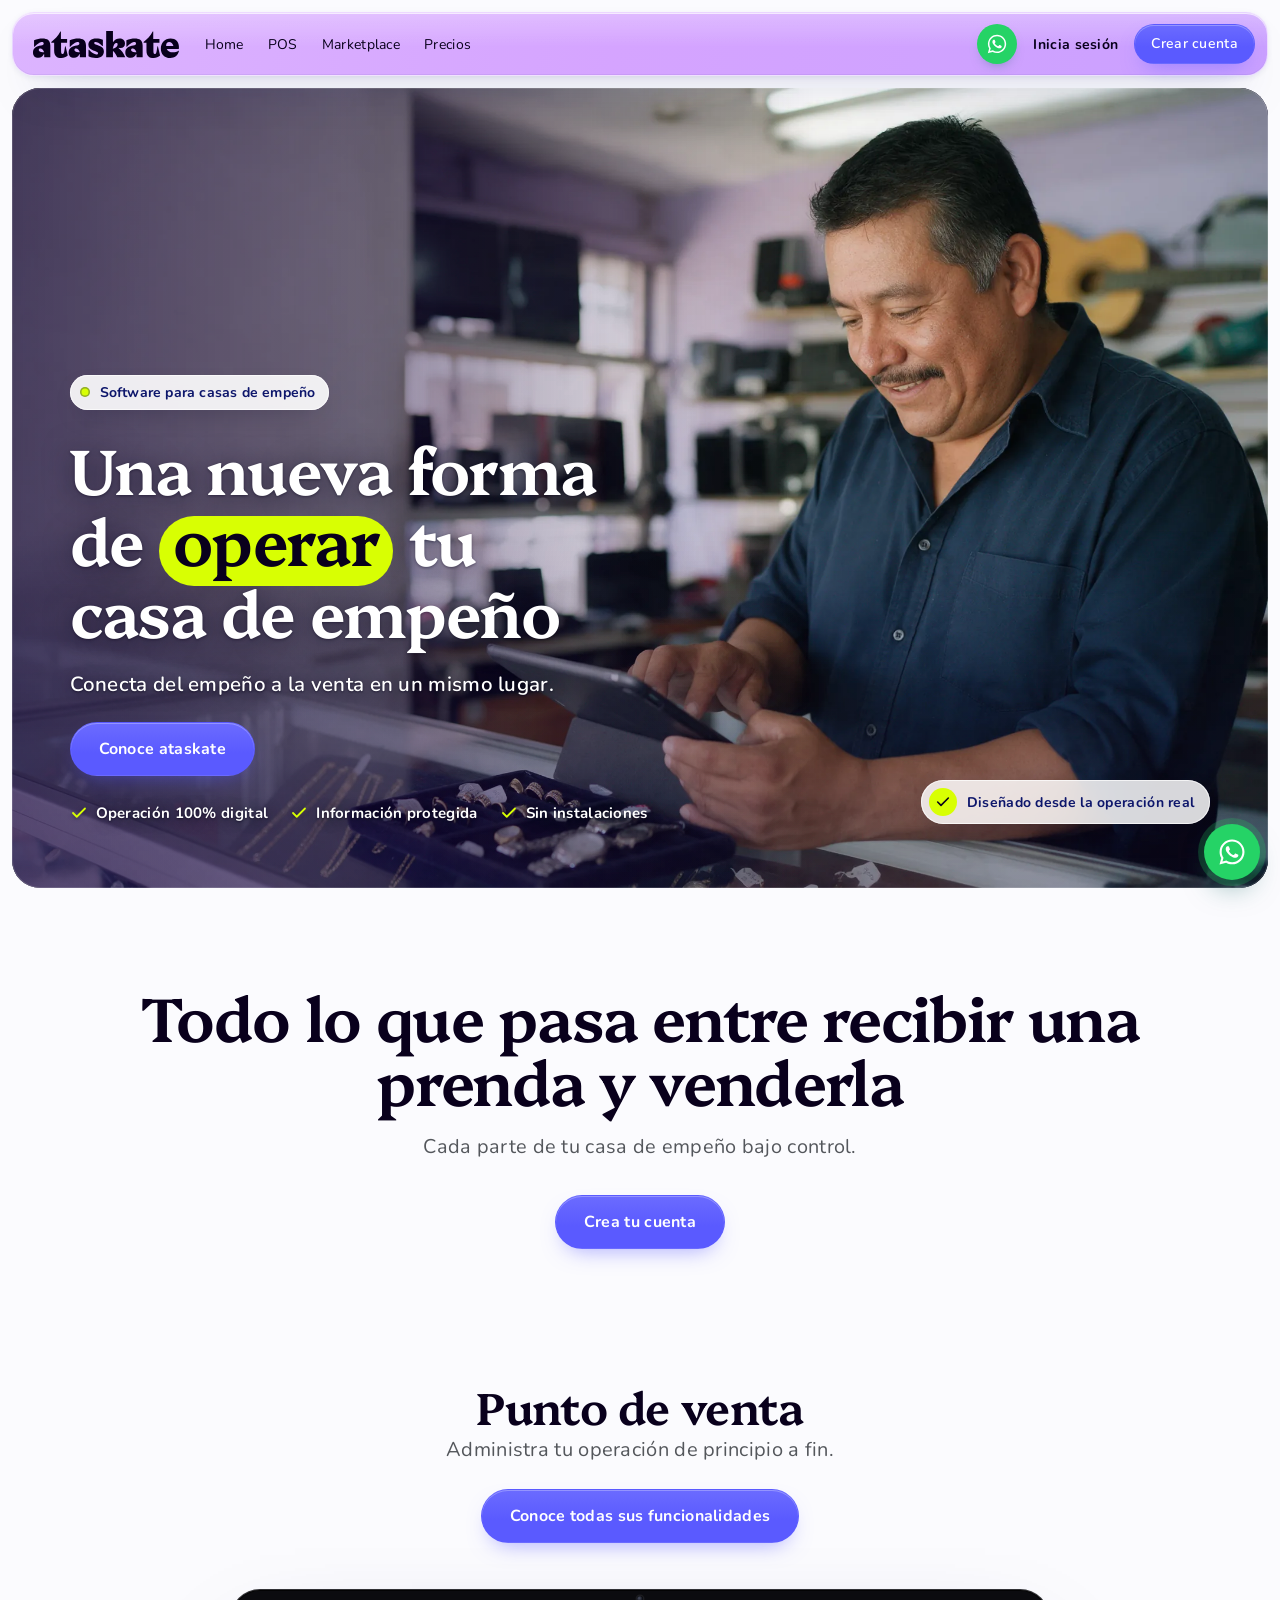
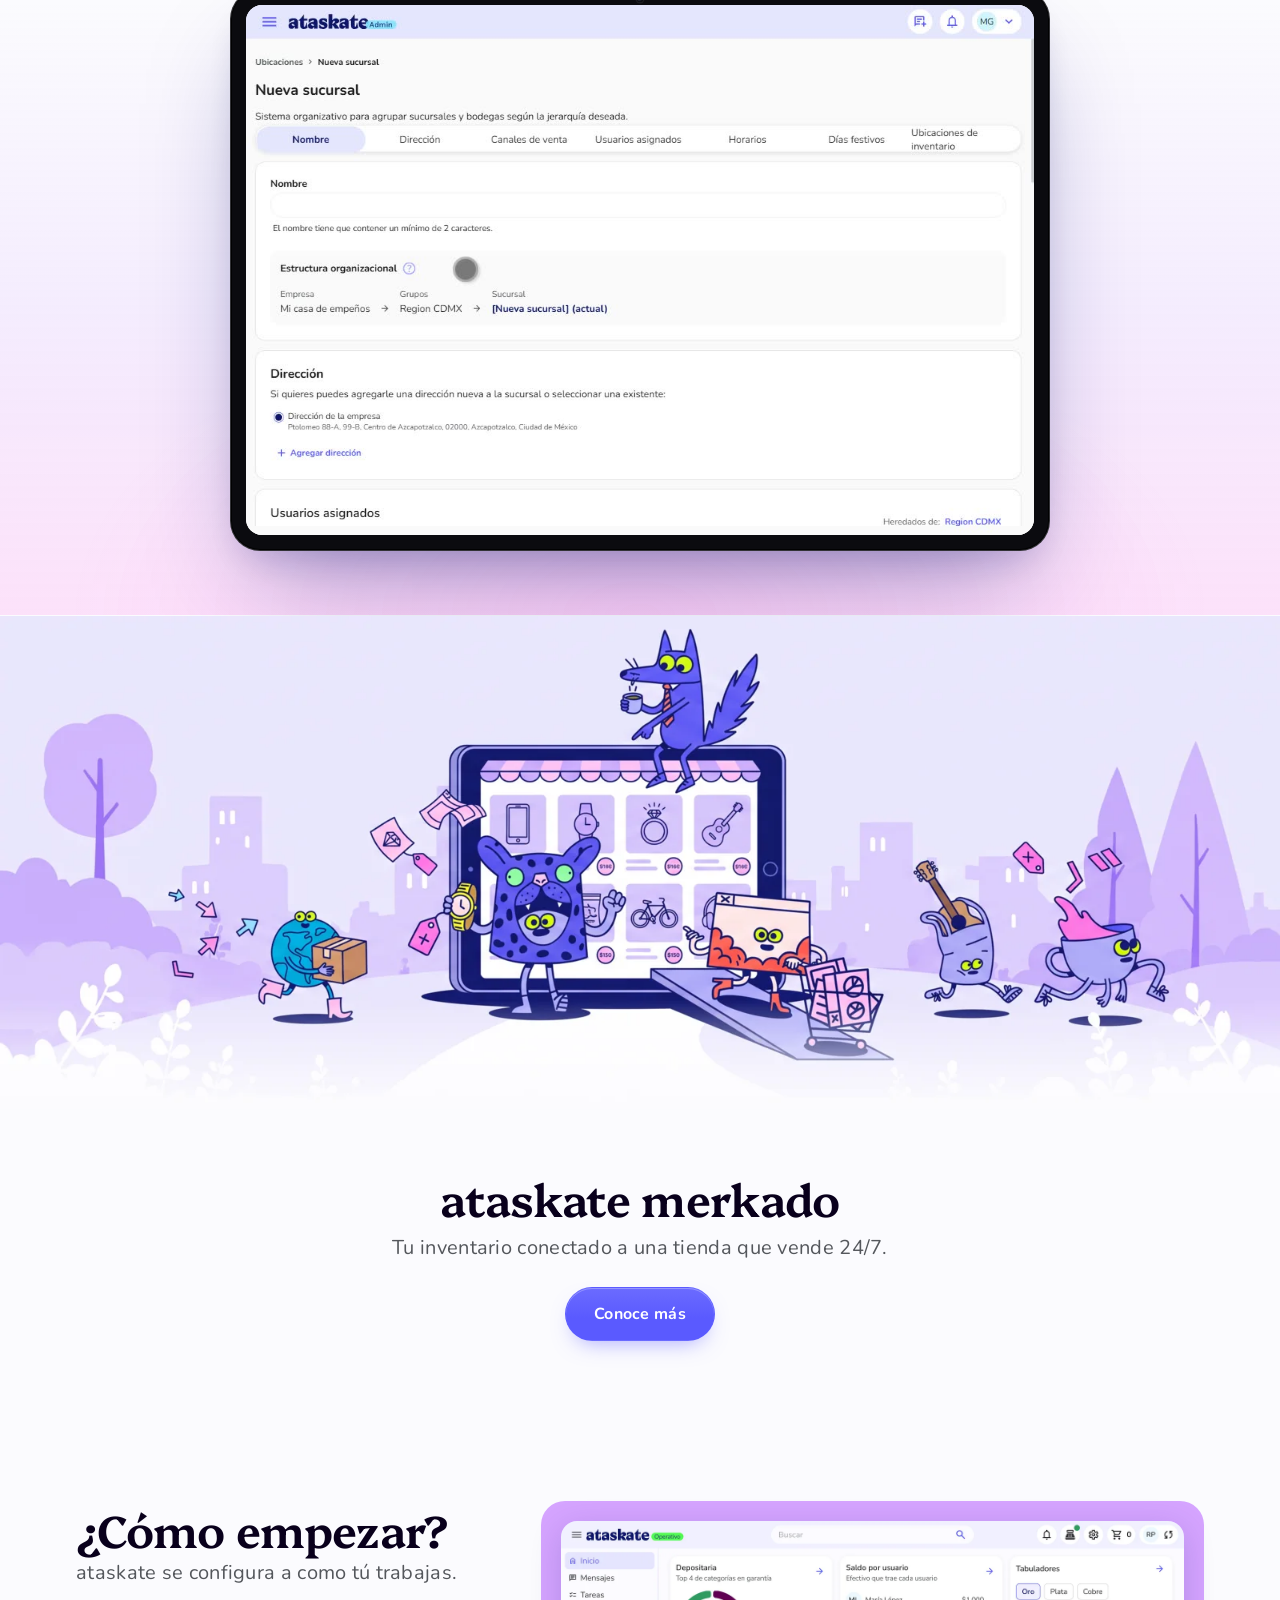
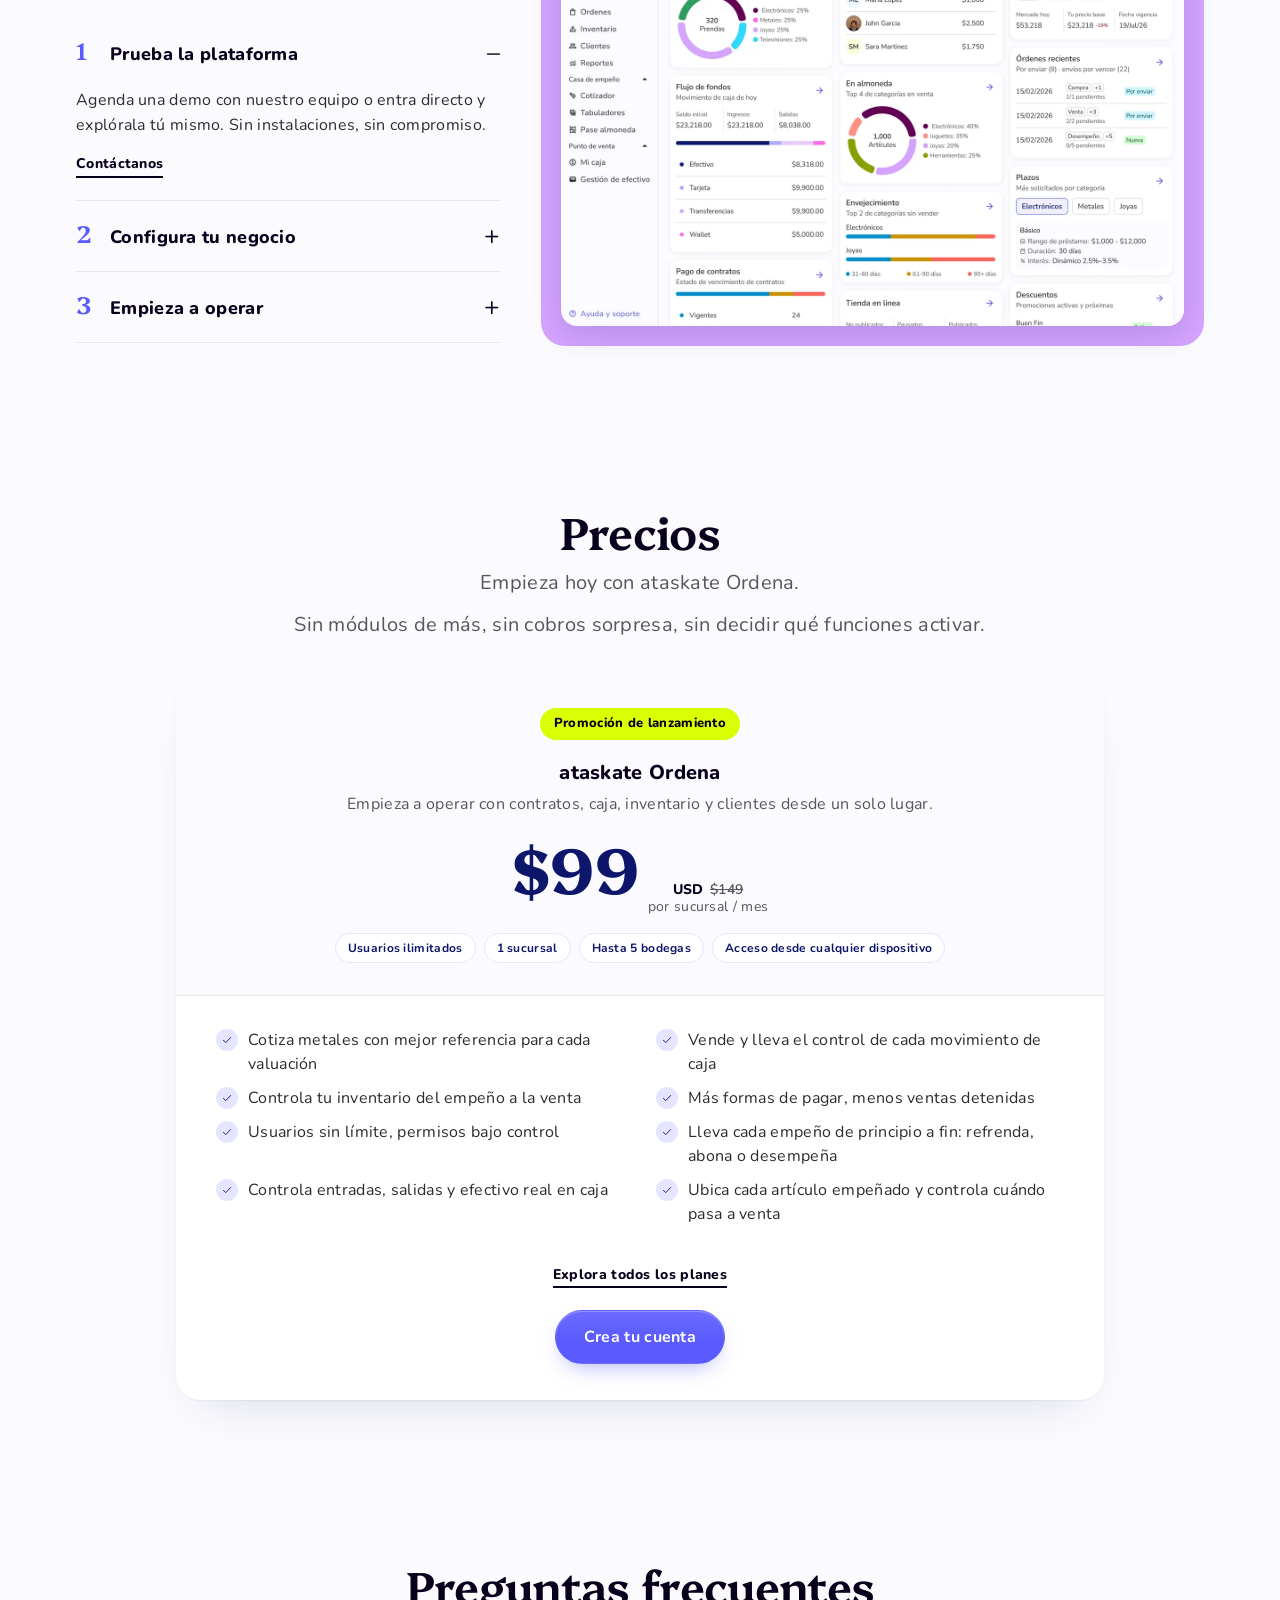
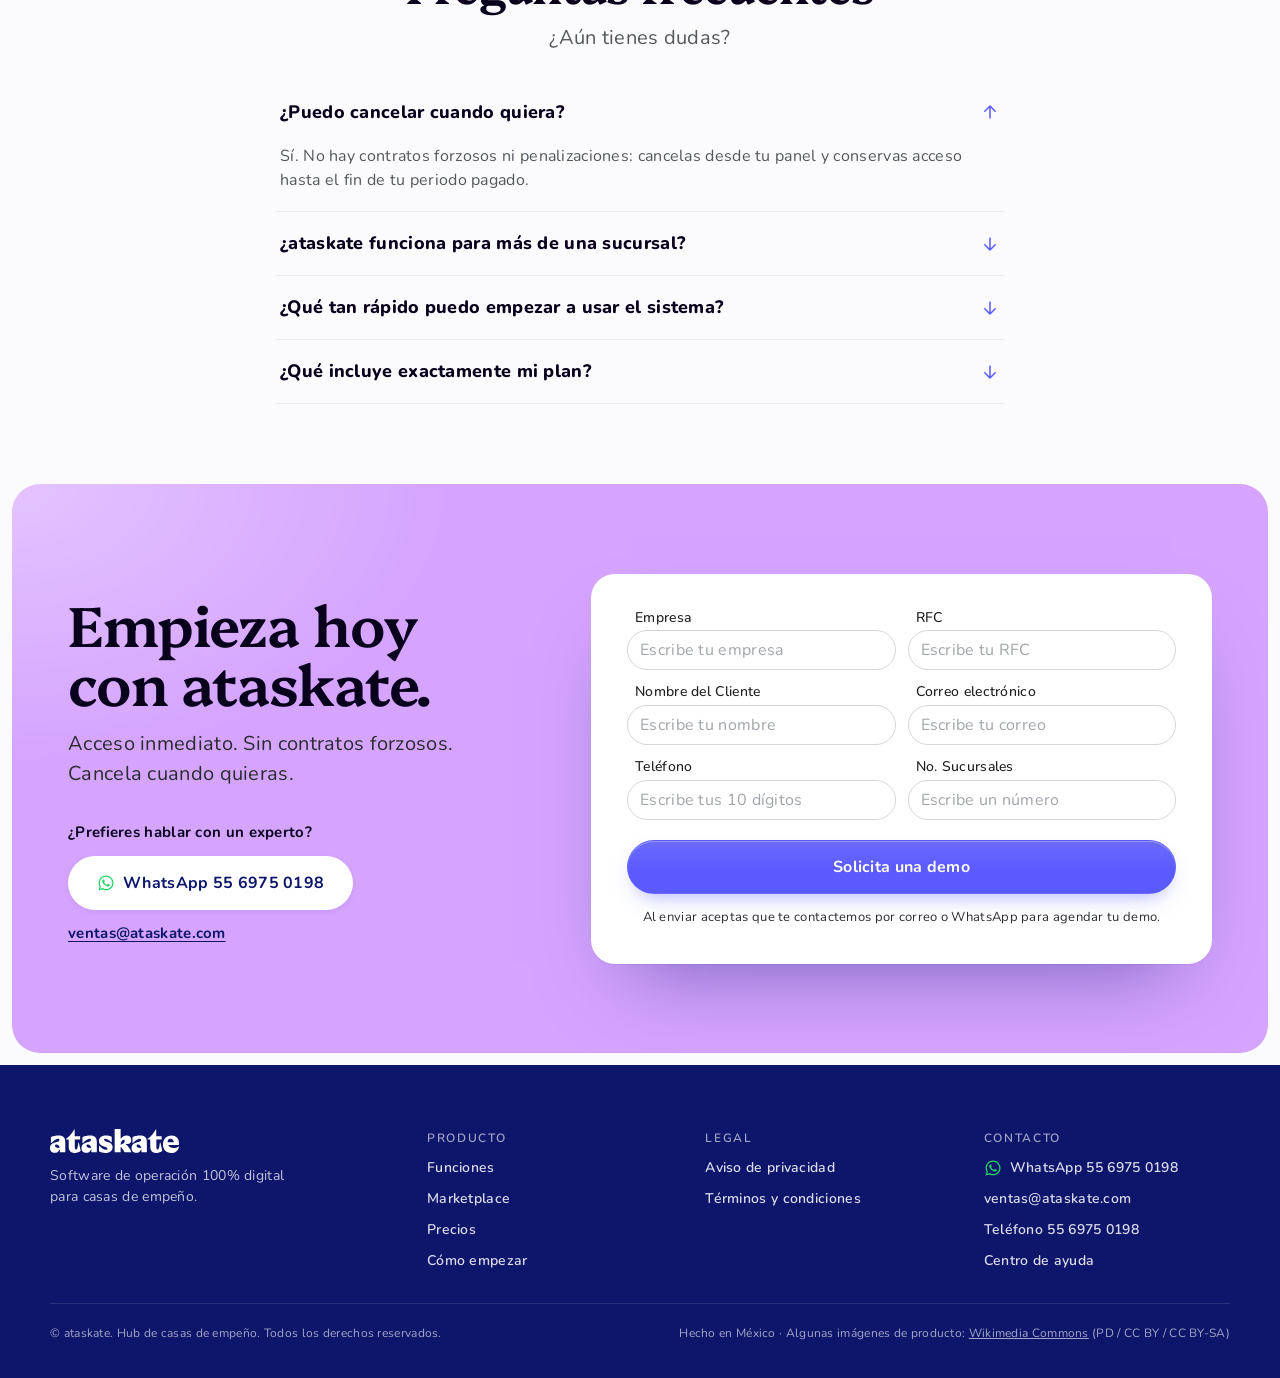
==== commit ad56132d: "Home: hero con la foto del mostrador (versión vertical en celular) y sin las tres fotos del intro" ====
--- a/landing/index.html
+++ b/landing/index.html
@@ -1,20 +1,18 @@
-<!DOCTYPE html><html lang="es-MX"> <head><meta charset="UTF-8"><meta name="viewport" content="width=device-width, initial-scale=1"><title>ataskate — Software prendario para casas de empeño</title><meta name="description" content="Contratos, inventario, crédito y venta en una sola plataforma hecha para casas de empeño. Sin papel, sin Excel, sin pretextos."><meta name="robots" content="index, follow, max-image-preview:large"><link rel="canonical" href="https://ataskate.com.mx/landing/"><link rel="icon" type="image/svg+xml" href="/brand/ataskate-mark.svg"><link rel="icon" href="/favicon.ico" sizes="48x48"><link rel="apple-touch-icon" href="/apple-touch-icon.png"><meta name="theme-color" content="#d5a4ff"><link rel="sitemap" type="application/xml" href="/sitemap.xml"><meta property="og:site_name" content="ataskate"><meta property="og:locale" content="es_MX"><meta property="og:type" content="website"><meta property="og:url" content="https://ataskate.com.mx/landing/"><meta property="og:title" content="ataskate — Software prendario para casas de empeño"><meta property="og:description" content="Contratos, inventario, crédito y venta en una sola plataforma hecha para casas de empeño. Sin papel, sin Excel, sin pretextos."><meta property="og:image" content="https://ataskate.com.mx/brand/og.png"><meta property="og:image:width" content="1200"><meta property="og:image:height" content="630"><meta property="og:image:alt" content="ataskate — punto de venta y operación para casas de empeño"><meta name="twitter:card" content="summary_large_image"><link rel="preconnect" href="https://fonts.googleapis.com"><link rel="preconnect" href="https://fonts.gstatic.com" crossorigin><link href="https://fonts.googleapis.com/css2?family=Nunito:wght@400;600;700;800&family=Platypi:wght@600;700&display=swap" rel="stylesheet"><script>(function(){const id = "ypi6x94vpf";
+<!DOCTYPE html><html lang="es-MX"> <head><meta charset="UTF-8"><meta name="viewport" content="width=device-width, initial-scale=1"><title>ataskate — Software prendario para casas de empeño</title><meta name="description" content="Contratos, inventario, crédito y venta en una sola plataforma hecha para casas de empeño. Sin papel, sin Excel, sin pretextos."><meta name="robots" content="index, follow, max-image-preview:large"><link rel="canonical" href="https://ataskate.com.mx/"><link rel="icon" type="image/svg+xml" href="/brand/ataskate-mark.svg"><link rel="icon" href="/favicon.ico" sizes="48x48"><link rel="apple-touch-icon" href="/apple-touch-icon.png"><meta name="theme-color" content="#d5a4ff"><link rel="sitemap" type="application/xml" href="/sitemap.xml"><meta property="og:site_name" content="ataskate"><meta property="og:locale" content="es_MX"><meta property="og:type" content="website"><meta property="og:url" content="https://ataskate.com.mx/"><meta property="og:title" content="ataskate — Software prendario para casas de empeño"><meta property="og:description" content="Contratos, inventario, crédito y venta en una sola plataforma hecha para casas de empeño. Sin papel, sin Excel, sin pretextos."><meta property="og:image" content="https://ataskate.com.mx/brand/og.png"><meta property="og:image:width" content="1200"><meta property="og:image:height" content="630"><meta property="og:image:alt" content="ataskate — punto de venta y operación para casas de empeño"><meta name="twitter:card" content="summary_large_image"><link rel="preconnect" href="https://fonts.googleapis.com"><link rel="preconnect" href="https://fonts.gstatic.com" crossorigin><link href="https://fonts.googleapis.com/css2?family=Nunito:wght@400;600;700;800&family=Platypi:wght@600;700&display=swap" rel="stylesheet"><script>(function(){const id = "ypi6x94vpf";
 
     (function (c, l, a, r, i, t, y) {
       c[a] = c[a] || function () { (c[a].q = c[a].q || []).push(arguments); };
       t = l.createElement(r); t.async = 1; t.src = 'https://www.clarity.ms/tag/' + i;
       y = l.getElementsByTagName(r)[0]; y.parentNode.insertBefore(t, y);
     })(window, document, 'clarity', 'script', id);
-  })();</script><link rel="preload" as="image" href="/video/landing-pos-poster.jpg"><link rel="stylesheet" href="/_astro/landing.BouQWI2k.css">
-<link rel="stylesheet" href="/_astro/landing.DR1D8Yzs.css">
-<style>.wa--foot[data-astro-cid-sbyz6brq]{display:inline-flex;align-items:center;gap:8px}.wa--foot[data-astro-cid-sbyz6brq] svg[data-astro-cid-sbyz6brq]{flex:none;color:#25d366}.wa--flotante[data-astro-cid-sbyz6brq]{position:fixed;right:max(20px,env(safe-area-inset-right));bottom:max(20px,env(safe-area-inset-bottom));z-index:40;display:inline-flex;align-items:center;justify-content:center;width:56px;height:56px;border-radius:50%;background:#25d366;color:#fff;box-shadow:0 0 0 6px #25d36638,0 14px 30px -10px #075e5499;transition:transform .15s,background-color .15s,opacity .2s,visibility 0s}.wa--flotante[data-astro-cid-sbyz6brq]:hover{background:#128c7e;transform:translateY(-2px)}.wa--flotante[data-astro-cid-sbyz6brq]:active{transform:none}.wa--flotante[data-astro-cid-sbyz6brq]:focus-visible{border-radius:50%;outline:3px solid #0d166b;outline-offset:3px}.wa--flotante[data-astro-cid-sbyz6brq].is-oculto{opacity:0;visibility:hidden;pointer-events:none;transition:opacity .2s,visibility 0s .2s}@media (prefers-reduced-motion: reduce){.wa--flotante[data-astro-cid-sbyz6brq],.wa--flotante[data-astro-cid-sbyz6brq].is-oculto{transition:none}.wa--flotante[data-astro-cid-sbyz6brq]:hover{transform:none}}@media print{.wa--flotante[data-astro-cid-sbyz6brq]{display:none}}
-</style>
-<link rel="stylesheet" href="/_astro/landing.DGAdEn74.css"><script type="module" src="/_astro/hoisted.Dxt5h6Gp.js"></script></head> <body> <a class="skip" href="#main">Saltar al contenido</a>     <header class="mast" data-astro-cid-bcnnqveb> <div class="mast__bar" data-astro-cid-bcnnqveb> <a class="mast__brand" href="#top" aria-label="ataskate — inicio" data-astro-cid-bcnnqveb> <img src="/brand/ataskate-ink.svg" alt="ataskate" width="335" height="62" data-astro-cid-bcnnqveb> </a> <nav class="mast__nav" id="mast-nav" aria-label="Principal" data-astro-cid-bcnnqveb> <a href="#top" data-astro-cid-bcnnqveb>Home</a><a href="/punto-de-venta/" data-astro-cid-bcnnqveb>POS</a><a href="/marketplace/" data-astro-cid-bcnnqveb>Marketplace</a><a href="/planes/" data-astro-cid-bcnnqveb>Precios</a> </nav> <a class="wa wa--mast mast__wa" data-wa="mast" href="https://wa.me/525569750198?text=Hola%2C%20quiero%20m%C3%A1s%20informaci%C3%B3n%20de%20ataskate." target="_blank" rel="noopener" aria-label="Escríbenos por WhatsApp (se abre en otra pestaña)" title="Escríbenos por WhatsApp" data-astro-cid-bcnnqveb data-astro-cid-sbyz6brq><svg viewBox="0 0 24 24" width="22" height="22" fill="currentColor" aria-hidden="true" data-astro-cid-sbyz6brq><path d="M2 22L3.41254 16.8642C2.5409 15.3608 2.08289 13.6567 2.08373 11.9092C2.08624 6.44583 6.55329 2 12.0419 2C14.7053 2.00083 17.2056 3.03333 19.0862 4.90667C20.9659 6.78 22.0008 9.27 22 11.9183C21.9975 17.3825 17.5304 21.8283 12.0419 21.8283C10.3756 21.8275 8.73365 21.4117 7.27924 20.6217L2 22ZM7.52374 18.8275C8.92707 19.6567 10.2668 20.1533 12.0385 20.1542C16.6002 20.1542 20.3162 16.4592 20.3187 11.9167C20.3204 7.365 16.622 3.675 12.0452 3.67333C7.4802 3.67333 3.76673 7.36833 3.76505 11.91C3.76421 13.7642 4.31014 15.1525 5.22699 16.605L4.39052 19.645L7.52374 18.8275ZM17.0582 14.2742C16.9962 14.1708 16.8304 14.1092 16.5809 13.985C16.3322 13.8608 15.1089 13.2617 14.8803 13.1792C14.6526 13.0967 14.4868 13.055 14.3202 13.3033C14.1544 13.5508 13.6771 14.1092 13.5323 14.2742C13.3874 14.4392 13.2417 14.46 12.993 14.3358C12.7444 14.2117 11.9422 13.9508 10.9919 13.1067C10.2525 12.45 9.75266 11.6392 9.6078 11.3908C9.46295 11.1433 9.59273 11.0092 9.71665 10.8858C9.82885 10.775 9.96533 10.5967 10.0901 10.4517C10.2165 10.3083 10.2576 10.205 10.3413 10.0392C10.4242 9.87417 10.3832 9.72917 10.3204 9.605C10.2576 9.48167 9.76019 8.2625 9.55338 7.76667C9.35075 7.28417 9.14561 7.34917 8.99322 7.34167L8.51595 7.33333C8.35016 7.33333 8.08055 7.395 7.8528 7.64333C7.62505 7.89167 6.982 8.49 6.982 9.70917C6.982 10.9283 7.87373 12.1058 7.99765 12.2708C8.12241 12.4358 9.75182 14.9375 12.2478 16.01C12.8415 16.265 13.3054 16.4175 13.6662 16.5317C14.2624 16.72 14.805 16.6933 15.2337 16.63C15.7118 16.5592 16.7057 16.0308 16.9133 15.4525C17.121 14.8733 17.121 14.3775 17.0582 14.2742Z" data-astro-cid-sbyz6brq></path></svg></a>   <a class="mast__login" href="#cta" data-astro-cid-bcnnqveb>Inicia sesión</a> <a class="btn btn--primary btn--sm mast__cta" href="#cta" data-astro-cid-bcnnqveb>Crear cuenta</a> <button class="mast__burger" type="button" data-menu aria-controls="mast-nav" aria-expanded="false" aria-label="Abrir menú" data-astro-cid-bcnnqveb> <span data-astro-cid-bcnnqveb></span><span data-astro-cid-bcnnqveb></span><span data-astro-cid-bcnnqveb></span> </button> </div> </header> <main id="main" data-astro-cid-bcnnqveb> <!-- ============================== HERO ============================== --> <!-- Cinematic hero: the counter footage runs full-bleed behind a left
-         scrim, Shopify-style, with the copy in white on top. --> <section class="hero" id="top" data-astro-cid-bcnnqveb> <div class="hero__bg" aria-hidden="true" data-astro-cid-bcnnqveb> <img class="hero__img" src="/img/hero-home.webp" alt="" width="1669" height="942" fetchpriority="high" decoding="async" data-astro-cid-bcnnqveb> </div> <div class="hero__scrim" aria-hidden="true" data-astro-cid-bcnnqveb></div> <div class="hero__inner" data-astro-cid-bcnnqveb> <div class="hero__copy" data-astro-cid-bcnnqveb> <p class="hero__eyebrow" data-astro-cid-bcnnqveb><span class="hero__dot" aria-hidden="true" data-astro-cid-bcnnqveb></span>Software para casas de empeño</p> <h1 class="hero__title" data-astro-cid-bcnnqveb>
+  })();</script><link rel="preload" as="image" href="/video/landing-pos-poster.jpg"><link rel="stylesheet" href="/_astro/landing.D-2maoCO.css">
+<link rel="stylesheet" href="/_astro/landing.RTOIWTaR.css">
+<link rel="stylesheet" href="/_astro/landing.Bv2JLDjp.css"><script type="module" src="/_astro/hoisted.Dxt5h6Gp.js"></script></head> <body> <a class="skip" href="#main">Saltar al contenido</a>     <header class="mast" data-astro-cid-bcnnqveb> <div class="mast__bar" data-astro-cid-bcnnqveb> <a class="mast__brand" href="#top" aria-label="ataskate — inicio" data-astro-cid-bcnnqveb> <img src="/brand/ataskate-ink.svg" alt="ataskate" width="335" height="62" data-astro-cid-bcnnqveb> </a> <nav class="mast__nav" id="mast-nav" aria-label="Principal" data-astro-cid-bcnnqveb> <a href="#top" data-astro-cid-bcnnqveb>Home</a><a href="/punto-de-venta/" data-astro-cid-bcnnqveb>POS</a><a href="/marketplace/" data-astro-cid-bcnnqveb>Marketplace</a><a href="/planes/" data-astro-cid-bcnnqveb>Precios</a> </nav> <a class="wa wa--mast mast__wa" data-wa="mast" href="https://wa.me/525569750198?text=Hola%2C%20quiero%20m%C3%A1s%20informaci%C3%B3n%20de%20ataskate." target="_blank" rel="noopener" aria-label="Escríbenos por WhatsApp (se abre en otra pestaña)" title="Escríbenos por WhatsApp" data-astro-cid-bcnnqveb data-astro-cid-sbyz6brq><svg viewBox="0 0 24 24" width="22" height="22" fill="currentColor" aria-hidden="true" data-astro-cid-sbyz6brq><path d="M2 22L3.41254 16.8642C2.5409 15.3608 2.08289 13.6567 2.08373 11.9092C2.08624 6.44583 6.55329 2 12.0419 2C14.7053 2.00083 17.2056 3.03333 19.0862 4.90667C20.9659 6.78 22.0008 9.27 22 11.9183C21.9975 17.3825 17.5304 21.8283 12.0419 21.8283C10.3756 21.8275 8.73365 21.4117 7.27924 20.6217L2 22ZM7.52374 18.8275C8.92707 19.6567 10.2668 20.1533 12.0385 20.1542C16.6002 20.1542 20.3162 16.4592 20.3187 11.9167C20.3204 7.365 16.622 3.675 12.0452 3.67333C7.4802 3.67333 3.76673 7.36833 3.76505 11.91C3.76421 13.7642 4.31014 15.1525 5.22699 16.605L4.39052 19.645L7.52374 18.8275ZM17.0582 14.2742C16.9962 14.1708 16.8304 14.1092 16.5809 13.985C16.3322 13.8608 15.1089 13.2617 14.8803 13.1792C14.6526 13.0967 14.4868 13.055 14.3202 13.3033C14.1544 13.5508 13.6771 14.1092 13.5323 14.2742C13.3874 14.4392 13.2417 14.46 12.993 14.3358C12.7444 14.2117 11.9422 13.9508 10.9919 13.1067C10.2525 12.45 9.75266 11.6392 9.6078 11.3908C9.46295 11.1433 9.59273 11.0092 9.71665 10.8858C9.82885 10.775 9.96533 10.5967 10.0901 10.4517C10.2165 10.3083 10.2576 10.205 10.3413 10.0392C10.4242 9.87417 10.3832 9.72917 10.3204 9.605C10.2576 9.48167 9.76019 8.2625 9.55338 7.76667C9.35075 7.28417 9.14561 7.34917 8.99322 7.34167L8.51595 7.33333C8.35016 7.33333 8.08055 7.395 7.8528 7.64333C7.62505 7.89167 6.982 8.49 6.982 9.70917C6.982 10.9283 7.87373 12.1058 7.99765 12.2708C8.12241 12.4358 9.75182 14.9375 12.2478 16.01C12.8415 16.265 13.3054 16.4175 13.6662 16.5317C14.2624 16.72 14.805 16.6933 15.2337 16.63C15.7118 16.5592 16.7057 16.0308 16.9133 15.4525C17.121 14.8733 17.121 14.3775 17.0582 14.2742Z" data-astro-cid-sbyz6brq></path></svg></a>   <a class="mast__login" href="#cta" data-astro-cid-bcnnqveb>Inicia sesión</a> <a class="btn btn--primary btn--sm mast__cta" href="#cta" data-astro-cid-bcnnqveb>Crear cuenta</a> <button class="mast__burger" type="button" data-menu aria-controls="mast-nav" aria-expanded="false" aria-label="Abrir menú" data-astro-cid-bcnnqveb> <span data-astro-cid-bcnnqveb></span><span data-astro-cid-bcnnqveb></span><span data-astro-cid-bcnnqveb></span> </button> </div> </header> <main id="main" data-astro-cid-bcnnqveb> <!-- ============================== HERO ============================== --> <!-- Cinematic hero: the counter footage runs full-bleed behind a left
+         scrim, Shopify-style, with the copy in white on top. --> <section class="hero" id="top" data-astro-cid-bcnnqveb> <div class="hero__bg" aria-hidden="true" data-astro-cid-bcnnqveb>  <picture data-astro-cid-bcnnqveb> <source media="(max-width: 880px)" srcset="/img/hero-mostrador-m.webp" width="1100" height="2257" data-astro-cid-bcnnqveb> <img class="hero__img" src="/img/hero-mostrador.webp" alt="" width="2400" height="1355" fetchpriority="high" decoding="async" data-astro-cid-bcnnqveb> </picture> </div> <div class="hero__scrim" aria-hidden="true" data-astro-cid-bcnnqveb></div> <div class="hero__inner" data-astro-cid-bcnnqveb> <div class="hero__copy" data-astro-cid-bcnnqveb> <p class="hero__eyebrow" data-astro-cid-bcnnqveb><span class="hero__dot" aria-hidden="true" data-astro-cid-bcnnqveb></span>Software para casas de empeño</p> <h1 class="hero__title" data-astro-cid-bcnnqveb>
 Una nueva forma de <em data-astro-cid-bcnnqveb>operar</em> tu casa de empeño
 </h1> <p class="hero__lede" data-astro-cid-bcnnqveb>
 Conecta del empeño a la venta en un mismo lugar.
-</p> <div class="hero__actions" data-astro-cid-bcnnqveb> <a class="btn btn--primary" href="#funciones" data-astro-cid-bcnnqveb>Conoce ataskate</a> </div> <ul class="hero__proof" data-astro-cid-bcnnqveb> <li data-astro-cid-bcnnqveb><svg viewBox="0 0 24 24" width="18" height="18" fill="none" stroke="currentColor" stroke-width="2.4" stroke-linecap="round" stroke-linejoin="round" aria-hidden="true" data-astro-cid-bcnnqveb><path d="M20 6 9 17l-5-5" data-astro-cid-bcnnqveb></path></svg>Operación 100% digital</li><li data-astro-cid-bcnnqveb><svg viewBox="0 0 24 24" width="18" height="18" fill="none" stroke="currentColor" stroke-width="2.4" stroke-linecap="round" stroke-linejoin="round" aria-hidden="true" data-astro-cid-bcnnqveb><path d="M20 6 9 17l-5-5" data-astro-cid-bcnnqveb></path></svg>Información protegida</li><li data-astro-cid-bcnnqveb><svg viewBox="0 0 24 24" width="18" height="18" fill="none" stroke="currentColor" stroke-width="2.4" stroke-linecap="round" stroke-linejoin="round" aria-hidden="true" data-astro-cid-bcnnqveb><path d="M20 6 9 17l-5-5" data-astro-cid-bcnnqveb></path></svg>Sin instalaciones</li> </ul> </div> <p class="hero__badge" data-astro-cid-bcnnqveb> <span class="hero__badge-ico" aria-hidden="true" data-astro-cid-bcnnqveb><svg viewBox="0 0 24 24" width="16" height="16" fill="none" stroke="currentColor" stroke-width="2.4" stroke-linecap="round" stroke-linejoin="round" aria-hidden="true" data-astro-cid-bcnnqveb><path d="M20 6 9 17l-5-5" data-astro-cid-bcnnqveb></path></svg></span> Diseñado desde la operación real </p> </div> </section> <!-- ============================== FUNCIONES ============================== --> <!-- ============================== SUITE (bento bajo el hero) ============================== --> <section class="suite" id="funciones" data-astro-cid-bcnnqveb> <div class="intro" data-astro-cid-bcnnqveb> <div class="head head--center intro__head" data-astro-cid-bcnnqveb> <h2 class="h2 intro__title" data-astro-cid-bcnnqveb>Todo lo que pasa entre recibir una prenda y venderla</h2> <p class="lede intro__sub" data-astro-cid-bcnnqveb>Cada parte de tu casa de empeño bajo control.</p> <a class="btn btn--primary intro__cta" href="#cta" data-astro-cid-bcnnqveb>Crea tu cuenta</a> </div> <div class="intro__cards" data-astro-cid-bcnnqveb> <figure class="icard icard--0" data-astro-cid-bcnnqveb> <img src="/img/intro/caja.webp" alt="Avalúo de una cadena de oro en el mostrador" width="800" height="1131" loading="lazy" decoding="async" data-astro-cid-bcnnqveb> </figure><figure class="icard icard--1" data-astro-cid-bcnnqveb> <img src="/img/intro/prenda.webp" alt="Entrega de un reloj en su estuche sobre el mostrador de la sucursal" width="800" height="1131" loading="lazy" decoding="async" data-astro-cid-bcnnqveb> </figure><figure class="icard icard--2" data-astro-cid-bcnnqveb> <img src="/img/intro/venta.webp" alt="Empaque de una pieza vendida en el Marketplace" width="800" height="1131" loading="lazy" decoding="async" data-astro-cid-bcnnqveb> </figure> </div> </div> <div class="pos-hero" data-poshero data-astro-cid-bcnnqveb> <div class="suite__kicker suite__kicker--center" data-astro-cid-bcnnqveb> <span class="eyebrow" data-astro-cid-bcnnqveb>Punto de venta</span> <p data-astro-cid-bcnnqveb>Administra tu operación de principio a fin.</p> <a class="btn btn--primary" href="/punto-de-venta/" data-astro-cid-bcnnqveb>Conoce todas sus funcionalidades</a> </div> <div class="pos-hero__stage" data-astro-cid-bcnnqveb> <figure class="branches__device pos-hero__device" data-astro-cid-bcnnqveb> <video src="/video/suc-crear.mp4" poster="/video/suc-crear-poster.jpg" width="1052" height="708" autoplay muted loop playsinline preload="metadata" aria-label="Recorrido del punto de venta de ataskate" data-astro-cid-bcnnqveb></video> </figure> </div> </div><div class="mkt-hero" id="marketplace" data-mkthero data-astro-cid-bcnnqveb> <figure class="mkt-hero__art" data-astro-cid-bcnnqveb> <img src="/img/mkt-merkado.webp" srcset="/img/mkt-merkado-1600.webp 1600w, /img/mkt-merkado.webp 3168w" sizes="100vw" alt="Ilustración del Marketplace de ataskate: personajes que compran, venden y envían artículos desde una tienda en una tablet" width="3168" height="1220" loading="lazy" decoding="async" data-astro-cid-bcnnqveb> </figure> <div class="suite__kicker suite__kicker--center" data-astro-cid-bcnnqveb> <span class="eyebrow" data-astro-cid-bcnnqveb>ataskate merkado</span> <p data-astro-cid-bcnnqveb>Tu inventario conectado a una tienda que vende 24/7.</p> <a class="btn btn--primary" href="/marketplace/" data-astro-cid-bcnnqveb>Conoce más</a> </div> </div> </section> <!-- ============================== CÓMO EMPEZAR ============================== --> <section class="section start" id="como-empezar" data-astro-cid-bcnnqveb> <div class="start__grid" data-astro-cid-bcnnqveb> <div class="start__copy" data-astro-cid-bcnnqveb> <h2 class="eyebrow" data-astro-cid-bcnnqveb>¿Cómo empezar?</h2> <p class="start__sub" data-astro-cid-bcnnqveb>ataskate se configura a como tú trabajas.</p> <div class="acc" data-acc data-astro-cid-bcnnqveb> <div class="acc__item" data-astro-cid-bcnnqveb> <h3 class="acc__h" data-astro-cid-bcnnqveb> <button type="button" class="acc__btn" aria-expanded="true" aria-controls="paso-0" id="paso-btn-0" data-astro-cid-bcnnqveb> <span class="acc__label" data-astro-cid-bcnnqveb> <span class="acc__num" aria-hidden="true" data-astro-cid-bcnnqveb>1</span> Prueba la plataforma </span> <span class="acc__sign" aria-hidden="true" data-astro-cid-bcnnqveb>–</span> </button> </h3> <div class="acc__panel" id="paso-0" role="region" aria-labelledby="paso-btn-0" data-astro-cid-bcnnqveb> <p data-astro-cid-bcnnqveb>Agenda una demo con nuestro equipo o entra directo y explórala tú mismo. Sin instalaciones, sin compromiso.</p> <a class="link-underline link-underline--sm" href="#cta" data-astro-cid-bcnnqveb>Contáctanos</a> </div> </div><div class="acc__item" data-astro-cid-bcnnqveb> <h3 class="acc__h" data-astro-cid-bcnnqveb> <button type="button" class="acc__btn" aria-expanded="false" aria-controls="paso-1" id="paso-btn-1" data-astro-cid-bcnnqveb> <span class="acc__label" data-astro-cid-bcnnqveb> <span class="acc__num" aria-hidden="true" data-astro-cid-bcnnqveb>2</span> Configura tu negocio </span> <span class="acc__sign" aria-hidden="true" data-astro-cid-bcnnqveb>+</span> </button> </h3> <div class="acc__panel" id="paso-1" role="region" aria-labelledby="paso-btn-1" hidden data-astro-cid-bcnnqveb> <p data-astro-cid-bcnnqveb>Sucursales, usuarios y roles listos en minutos, no en semanas.</p>  </div> </div><div class="acc__item" data-astro-cid-bcnnqveb> <h3 class="acc__h" data-astro-cid-bcnnqveb> <button type="button" class="acc__btn" aria-expanded="false" aria-controls="paso-2" id="paso-btn-2" data-astro-cid-bcnnqveb> <span class="acc__label" data-astro-cid-bcnnqveb> <span class="acc__num" aria-hidden="true" data-astro-cid-bcnnqveb>3</span> Empieza a operar </span> <span class="acc__sign" aria-hidden="true" data-astro-cid-bcnnqveb>+</span> </button> </h3> <div class="acc__panel" id="paso-2" role="region" aria-labelledby="paso-btn-2" hidden data-astro-cid-bcnnqveb> <p data-astro-cid-bcnnqveb>Cobra, presta y vende desde el mostrador desde el primer día.</p>  </div> </div> </div> </div> <!-- Product shots on the lila panel — one per step, swapped with a
+</p> <div class="hero__actions" data-astro-cid-bcnnqveb> <a class="btn btn--primary" href="#funciones" data-astro-cid-bcnnqveb>Conoce ataskate</a> </div> <ul class="hero__proof" data-astro-cid-bcnnqveb> <li data-astro-cid-bcnnqveb><svg viewBox="0 0 24 24" width="18" height="18" fill="none" stroke="currentColor" stroke-width="2.4" stroke-linecap="round" stroke-linejoin="round" aria-hidden="true" data-astro-cid-bcnnqveb><path d="M20 6 9 17l-5-5" data-astro-cid-bcnnqveb></path></svg>Operación 100% digital</li><li data-astro-cid-bcnnqveb><svg viewBox="0 0 24 24" width="18" height="18" fill="none" stroke="currentColor" stroke-width="2.4" stroke-linecap="round" stroke-linejoin="round" aria-hidden="true" data-astro-cid-bcnnqveb><path d="M20 6 9 17l-5-5" data-astro-cid-bcnnqveb></path></svg>Información protegida</li><li data-astro-cid-bcnnqveb><svg viewBox="0 0 24 24" width="18" height="18" fill="none" stroke="currentColor" stroke-width="2.4" stroke-linecap="round" stroke-linejoin="round" aria-hidden="true" data-astro-cid-bcnnqveb><path d="M20 6 9 17l-5-5" data-astro-cid-bcnnqveb></path></svg>Sin instalaciones</li> </ul> </div> <p class="hero__badge" data-astro-cid-bcnnqveb> <span class="hero__badge-ico" aria-hidden="true" data-astro-cid-bcnnqveb><svg viewBox="0 0 24 24" width="16" height="16" fill="none" stroke="currentColor" stroke-width="2.4" stroke-linecap="round" stroke-linejoin="round" aria-hidden="true" data-astro-cid-bcnnqveb><path d="M20 6 9 17l-5-5" data-astro-cid-bcnnqveb></path></svg></span> Diseñado desde la operación real </p> </div> </section> <!-- ============================== FUNCIONES ============================== --> <!-- ============================== SUITE (bento bajo el hero) ============================== --> <section class="suite" id="funciones" data-astro-cid-bcnnqveb> <div class="intro" data-astro-cid-bcnnqveb> <div class="head head--center intro__head" data-astro-cid-bcnnqveb> <h2 class="h2 intro__title" data-astro-cid-bcnnqveb>Todo lo que pasa entre recibir una prenda y venderla</h2> <p class="lede intro__sub" data-astro-cid-bcnnqveb>Cada parte de tu casa de empeño bajo control.</p> <a class="btn btn--primary intro__cta" href="#cta" data-astro-cid-bcnnqveb>Crea tu cuenta</a> </div>  </div> <div class="pos-hero" data-poshero data-astro-cid-bcnnqveb> <div class="suite__kicker suite__kicker--center" data-astro-cid-bcnnqveb> <span class="eyebrow" data-astro-cid-bcnnqveb>Punto de venta</span> <p data-astro-cid-bcnnqveb>Administra tu operación de principio a fin.</p> <a class="btn btn--primary" href="/punto-de-venta/" data-astro-cid-bcnnqveb>Conoce todas sus funcionalidades</a> </div> <div class="pos-hero__stage" data-astro-cid-bcnnqveb> <figure class="branches__device pos-hero__device" data-astro-cid-bcnnqveb> <video src="/video/suc-crear.mp4" poster="/video/suc-crear-poster.jpg" width="1052" height="708" autoplay muted loop playsinline preload="metadata" aria-label="Recorrido del punto de venta de ataskate" data-astro-cid-bcnnqveb></video> </figure> </div> </div><div class="mkt-hero" id="marketplace" data-mkthero data-astro-cid-bcnnqveb> <figure class="mkt-hero__art" data-astro-cid-bcnnqveb> <img src="/img/mkt-merkado.webp" srcset="/img/mkt-merkado-1600.webp 1600w, /img/mkt-merkado.webp 3168w" sizes="100vw" alt="Ilustración del Marketplace de ataskate: personajes que compran, venden y envían artículos desde una tienda en una tablet" width="3168" height="1220" loading="lazy" decoding="async" data-astro-cid-bcnnqveb> </figure> <div class="suite__kicker suite__kicker--center" data-astro-cid-bcnnqveb> <span class="eyebrow" data-astro-cid-bcnnqveb>ataskate merkado</span> <p data-astro-cid-bcnnqveb>Tu inventario conectado a una tienda que vende 24/7.</p> <a class="btn btn--primary" href="/marketplace/" data-astro-cid-bcnnqveb>Conoce más</a> </div> </div> </section> <!-- ============================== CÓMO EMPEZAR ============================== --> <section class="section start" id="como-empezar" data-astro-cid-bcnnqveb> <div class="start__grid" data-astro-cid-bcnnqveb> <div class="start__copy" data-astro-cid-bcnnqveb> <h2 class="eyebrow" data-astro-cid-bcnnqveb>¿Cómo empezar?</h2> <p class="start__sub" data-astro-cid-bcnnqveb>ataskate se configura a como tú trabajas.</p> <div class="acc" data-acc data-astro-cid-bcnnqveb> <div class="acc__item" data-astro-cid-bcnnqveb> <h3 class="acc__h" data-astro-cid-bcnnqveb> <button type="button" class="acc__btn" aria-expanded="true" aria-controls="paso-0" id="paso-btn-0" data-astro-cid-bcnnqveb> <span class="acc__label" data-astro-cid-bcnnqveb> <span class="acc__num" aria-hidden="true" data-astro-cid-bcnnqveb>1</span> Prueba la plataforma </span> <span class="acc__sign" aria-hidden="true" data-astro-cid-bcnnqveb>–</span> </button> </h3> <div class="acc__panel" id="paso-0" role="region" aria-labelledby="paso-btn-0" data-astro-cid-bcnnqveb> <p data-astro-cid-bcnnqveb>Agenda una demo con nuestro equipo o entra directo y explórala tú mismo. Sin instalaciones, sin compromiso.</p> <a class="link-underline link-underline--sm" href="#cta" data-astro-cid-bcnnqveb>Contáctanos</a> </div> </div><div class="acc__item" data-astro-cid-bcnnqveb> <h3 class="acc__h" data-astro-cid-bcnnqveb> <button type="button" class="acc__btn" aria-expanded="false" aria-controls="paso-1" id="paso-btn-1" data-astro-cid-bcnnqveb> <span class="acc__label" data-astro-cid-bcnnqveb> <span class="acc__num" aria-hidden="true" data-astro-cid-bcnnqveb>2</span> Configura tu negocio </span> <span class="acc__sign" aria-hidden="true" data-astro-cid-bcnnqveb>+</span> </button> </h3> <div class="acc__panel" id="paso-1" role="region" aria-labelledby="paso-btn-1" hidden data-astro-cid-bcnnqveb> <p data-astro-cid-bcnnqveb>Sucursales, usuarios y roles listos en minutos, no en semanas.</p>  </div> </div><div class="acc__item" data-astro-cid-bcnnqveb> <h3 class="acc__h" data-astro-cid-bcnnqveb> <button type="button" class="acc__btn" aria-expanded="false" aria-controls="paso-2" id="paso-btn-2" data-astro-cid-bcnnqveb> <span class="acc__label" data-astro-cid-bcnnqveb> <span class="acc__num" aria-hidden="true" data-astro-cid-bcnnqveb>3</span> Empieza a operar </span> <span class="acc__sign" aria-hidden="true" data-astro-cid-bcnnqveb>+</span> </button> </h3> <div class="acc__panel" id="paso-2" role="region" aria-labelledby="paso-btn-2" hidden data-astro-cid-bcnnqveb> <p data-astro-cid-bcnnqveb>Cobra, presta y vende desde el mostrador desde el primer día.</p>  </div> </div> </div> </div> <!-- Product shots on the lila panel — one per step, swapped with a
              spring pop when the visitor opens a step in the accordion. --> <div class="start__panel" data-astro-cid-bcnnqveb> <div class="start__shots" data-shots data-astro-cid-bcnnqveb> <img class="start__shot is-active" data-shot="0" src="/img/paso-prueba.webp" alt="Panel Operativo de ataskate: caja, depositaria, almoneda y órdenes en una pantalla" width="1400" height="910" loading="eager" decoding="async" data-astro-cid-bcnnqveb><img class="start__shot" data-shot="1" src="/img/paso-configura.webp" alt="Admin de ataskate: perfil de sucursal con líneas de negocio, horarios y usuarios" width="1400" height="910" loading="lazy" decoding="async" data-astro-cid-bcnnqveb><img class="start__shot" data-shot="2" src="/img/paso-operar.webp" alt="Inventario comercial de ataskate con artículos, filtros y precios de venta" width="1400" height="910" loading="lazy" decoding="async" data-astro-cid-bcnnqveb> </div> </div> </div> </section> <!-- ============================== LA RED ATASKATE (globo) ==============================
          Oculta a pedido (2026-10-05): para volver a mostrarla, poner MOSTRAR_RED = true. -->  <!-- ============================== PRECIOS ============================== --> <section class="section price" id="precios" data-astro-cid-bcnnqveb> <div class="head head--center" data-astro-cid-bcnnqveb> <h2 class="eyebrow" data-astro-cid-bcnnqveb>Precios</h2> <p class="lede price__sub" data-astro-cid-bcnnqveb>Empieza hoy con ataskate Ordena.</p> <p class="lede" data-astro-cid-bcnnqveb>Sin módulos de más, sin cobros sorpresa, sin decidir qué funciones activar.</p> </div> <div class="plan" data-astro-cid-bcnnqveb> <div class="plan__head" data-astro-cid-bcnnqveb> <span class="plan__promo" data-astro-cid-bcnnqveb>Promoción de lanzamiento</span> <div class="plan__id" data-astro-cid-bcnnqveb> <b data-astro-cid-bcnnqveb>ataskate Ordena</b> <span data-astro-cid-bcnnqveb>
 Empieza a operar con contratos, caja, inventario y clientes desde un solo lugar.
--- a/_astro/landing.D-2maoCO.css
+++ b/_astro/landing.D-2maoCO.css
@@ -0,0 +1 @@
+.wa--foot[data-astro-cid-sbyz6brq]{display:inline-flex;align-items:center;gap:8px}.wa--foot[data-astro-cid-sbyz6brq] svg[data-astro-cid-sbyz6brq]{flex:none;color:#25d366}.wa--flotante[data-astro-cid-sbyz6brq]{position:fixed;right:max(20px,env(safe-area-inset-right));bottom:max(20px,env(safe-area-inset-bottom));z-index:40;display:inline-flex;align-items:center;justify-content:center;width:56px;height:56px;border-radius:50%;background:#25d366;color:#fff;box-shadow:0 0 0 6px #25d36638,0 14px 30px -10px #075e5499;transition:transform .15s,background-color .15s,opacity .2s,visibility 0s}.wa--flotante[data-astro-cid-sbyz6brq]:hover{background:#128c7e;transform:translateY(-2px)}.wa--flotante[data-astro-cid-sbyz6brq]:active{transform:none}.wa--flotante[data-astro-cid-sbyz6brq]:focus-visible{border-radius:50%;outline:3px solid #0d166b;outline-offset:3px}.wa--flotante[data-astro-cid-sbyz6brq].is-oculto{opacity:0;visibility:hidden;pointer-events:none;transition:opacity .2s,visibility 0s .2s}@media (prefers-reduced-motion: reduce){.wa--flotante[data-astro-cid-sbyz6brq],.wa--flotante[data-astro-cid-sbyz6brq].is-oculto{transition:none}.wa--flotante[data-astro-cid-sbyz6brq]:hover{transform:none}}@media print{.wa--flotante[data-astro-cid-sbyz6brq]{display:none}}:root{--navy: #0d166b;--indigo: #5a5aff;--indigo-press: #4747e0;--purple-10: #fafaff;--purple-50: #f0f0ff;--purple-100: #e5e5ff;--purple-200: #acacff;--lila-200: #d5a4ff;--pink-100: #ff98ef;--pink-200: #ff6ae8;--lemon-200: #d8ff03;--ink: #09001c;--body: #2a2c2f;--caption: #54575c;--placeholder: #a1a5aa;--line: #d4d6d8;--line-soft: #e8e9ea;--empty: #eff0f0;--page: #fbfbfe;--ok-surface: #effaf4;--ok-icon: #309c60;--ok-title: #174a2e;--warn-surface: #ffebba;--warn-icon: #cc9200;--shadow-card: 0 1px 2px rgba(13, 22, 107, .05), 0 24px 48px -26px rgba(13, 22, 107, .16);--shadow-float: 0 8px 32px rgba(13, 22, 107, .16);--font-sans: "Nunito", -apple-system, "Segoe UI", Roboto, sans-serif;--font-display: "Platypi", Georgia, "Times New Roman", serif;--fs-d1: clamp(34px, 4vw, 56px);--lh-d1: 1.1;--fs-d2: clamp(30px, 3.5vw, 48px);--lh-d2: 1.12;--fs-d3: clamp(26px, 3vw, 38px);--lh-d3: 1.16;--fs-d4: 26px;--ls-display: -.015em;--fs-lede: 20px;--fs-title: 18px;--fs-body: 16px;--fs-small: 14px;--fs-micro: 12px;--measure: 60ch}*,*:before,*:after{box-sizing:border-box}html{scroll-behavior:smooth;scroll-padding-top:92px;-webkit-text-size-adjust:100%}body{margin:0;background:var(--page);color:var(--ink);font-family:var(--font-sans);font-size:16px;line-height:1.5;letter-spacing:.3px;overflow-x:clip;-webkit-font-smoothing:antialiased;-moz-osx-font-smoothing:grayscale}img,svg,video{display:block;max-width:100%}h1,h2,h3,p,figure{margin:0}h1,h2,h3{letter-spacing:0}ul{margin:0;padding:0;list-style:none}a{color:inherit;text-decoration:none}button{font:inherit;color:inherit;background:none;border:0;padding:0;cursor:pointer}input{font:inherit;color:inherit}:focus-visible{outline:3px solid var(--indigo);outline-offset:3px;border-radius:4px}.skip{position:absolute;left:-9999px;top:8px;z-index:100;padding:10px 18px;border-radius:100px;background:var(--navy);color:#fff;font-weight:700}.skip:focus{left:16px}::selection{background:var(--lemon-200);color:var(--ink)}@media (prefers-reduced-motion: reduce){html{scroll-behavior:auto}*,*:before,*:after{animation-duration:.001ms!important;animation-iteration-count:1!important;transition-duration:.001ms!important}}svg[data-astro-cid-r2m5lo7l]{display:block;flex:0 0 auto}.mast{position:sticky;top:12px;z-index:50;margin:12px 12px 0}.mast__bar{display:flex;align-items:center;gap:16px;min-height:64px;padding:0 12px 0 20px;background:linear-gradient(180deg,#ffffff42,#fff0 55%),linear-gradient(100deg,#dcb4ff 0%,var(--lila-200) 48%,#caa0ff 100%);border:1px solid rgba(255,255,255,.55);border-radius:22px;box-shadow:inset 0 1px #ffffffb3,inset 0 -1px #0d166b0f,0 2px 8px -2px #0d166b1f,0 24px 48px -28px #0d166b8c;-webkit-backdrop-filter:blur(18px) saturate(160%);backdrop-filter:blur(18px) saturate(160%);min-width:0}.mast__brand{display:inline-flex;align-items:center;flex:0 0 auto}.mast__brand img{height:27px;width:auto;display:block}.mast__nav{display:flex;align-items:center;gap:4px;flex:1}.mast__nav a{padding:8px 10px;border-radius:100px;font-size:14px;font-weight:400;color:var(--ink);white-space:nowrap;transition:background-color .2s,color .2s}.mast__nav a:hover{background:#ffffff80;color:var(--navy)}.mast__nav a:active{background:#ffffffb3;color:var(--navy)}.mast__nav a.is-active{background:#fff;color:var(--navy);font-weight:700;box-shadow:0 6px 14px -8px #0d166b73}.mast__login{flex:0 0 auto;font-size:14px;font-weight:700;color:var(--ink);white-space:nowrap;transition:color .2s}.mast__login:hover{color:var(--indigo)}.mast__wa{position:relative;flex:0 0 auto;display:inline-flex;align-items:center;justify-content:center;width:40px;height:40px;border-radius:50%;color:#fff;background:#25d366;box-shadow:0 6px 14px -8px #075e5499;transition:background-color .2s,transform .2s,box-shadow .2s}.mast__wa svg{width:22px;height:22px}.mast__wa:hover{background:#128c7e;transform:translateY(-1px);box-shadow:0 10px 20px -10px #075e54b3}.mast__wa:focus-visible{border-radius:50%;outline-offset:2px}.mast__bar .mast__cta{flex:0 0 auto}@media (max-width: 720px){.mast__login{display:none}.mast__bar:not(:has(.mast__burger)){flex-wrap:wrap;gap:12px;row-gap:4px;padding:10px 16px;min-height:0}.mast__bar:not(:has(.mast__burger)) .mast__cta{margin-left:auto}.mast__bar:not(:has(.mast__burger)) .mast__nav{order:3;flex:1 0 100%;gap:2px;margin-inline:-6px;padding-inline:6px;overflow-x:auto;scrollbar-width:none;-webkit-overflow-scrolling:touch}.mast__bar:not(:has(.mast__burger)) .mast__nav::-webkit-scrollbar{display:none}.mast__nav a{padding:10px 12px}}@media (min-width: 721px) and (max-width: 820px){.mast__bar:not(:has(.mast__burger)) .mast__login{display:none}}@media (min-width: 400px) and (max-width: 720px){.mast__bar:not(:has(.mast__burger)) .mast__wa{margin-left:auto}.mast__bar:not(:has(.mast__burger)) .mast__wa~.mast__cta{margin-left:0}}@media (max-width: 399px){.mast__wa{display:none}}.btn{display:inline-flex;align-items:center;justify-content:center;gap:8px;font-family:var(--font-sans);font-weight:700;font-size:16px;line-height:24px;padding:14px 28px;border-radius:999px;border:1px solid transparent;white-space:nowrap;text-align:center;user-select:none;cursor:pointer;text-decoration:none;letter-spacing:.3px;transition:background-color .35s cubic-bezier(.32,.72,0,1),border-color .35s cubic-bezier(.32,.72,0,1),color .35s cubic-bezier(.32,.72,0,1),transform .45s cubic-bezier(.32,.72,0,1),box-shadow .45s cubic-bezier(.32,.72,0,1)}.btn:focus-visible{outline:none;box-shadow:0 0 0 3px #5a5aff66}.btn:active{transform:translateY(0) scale(.98)}.btn--sm{font-size:14px;line-height:20px;font-weight:600;padding:9px 16px}.btn--primary{background:linear-gradient(180deg,#6b6bff,var(--indigo) 58%);color:#fff;box-shadow:inset 0 1px #ffffff47,0 10px 22px -10px #5a5aff8c}.btn--primary:hover{background:linear-gradient(180deg,#5858f2,var(--indigo-press) 58%);color:#fff;transform:translateY(-1px);box-shadow:inset 0 1px #ffffff3d,0 16px 30px -12px #5a5aff99}.btn--primary:active{transform:translateY(0) scale(.98)}.btn--primary:focus-visible{box-shadow:inset 0 1px #ffffff47,0 10px 22px -10px #5a5aff8c,0 0 0 3px #5a5aff66}.btn--outline,.btn--line-navy{background:#fff;color:var(--navy);border-color:var(--purple-200);box-shadow:0 2px 10px -4px #0d166b2e}.btn--outline:hover,.btn--line-navy:hover{border-color:var(--navy);background:var(--purple-50);transform:translateY(-1px)}.btn--white{background:#fff;color:var(--navy);box-shadow:0 2px 10px -4px #0d166b2e}.btn--white:hover{background:var(--purple-50);transform:translateY(-1px)}@media (prefers-reduced-motion: reduce){.btn,.btn:hover{transition:none;transform:none}}
--- a/_astro/landing.RTOIWTaR.css
+++ b/_astro/landing.RTOIWTaR.css
@@ -0,0 +1 @@
+.fg{display:grid;grid-template-columns:repeat(3,minmax(0,1fr));gap:16px}.fg__card{position:relative;display:flex;flex-direction:column;align-items:flex-start;gap:10px;min-height:210px;padding:26px 26px 30px;text-align:left;font:inherit;color:inherit;cursor:pointer;background:#fff;border:1px solid var(--purple-100);border-radius:24px;transition:transform .25s cubic-bezier(.23,1,.32,1),box-shadow .25s,border-color .25s}.fg__card:hover{transform:translateY(-3px);box-shadow:0 10px 30px -12px #0d166b29;border-color:var(--purple-200)}.fg__card--wide{grid-column:1 / -1;min-height:0;background:var(--purple-100);border-color:var(--purple-100)}.fg__card--wide .fg__t{color:var(--navy)}.fg__card--wide .fg__d{color:var(--body);max-width:62ch}.fg__card--wide:hover{border-color:var(--purple-200)}.fg__card--wide .fg__ic,.fg__card--wide .fg__more{background:#fff;border-color:#fff;color:var(--navy)}.fg__ic{display:grid;place-items:center;width:46px;height:46px;margin-bottom:4px;border-radius:13px;background:var(--purple-100);color:var(--navy)}.fg__t{font-size:18px;font-weight:800;line-height:1.25;color:var(--ink);text-wrap:pretty}.fg__d{font-size:16px;line-height:1.5;color:var(--caption);text-wrap:pretty;padding-right:22px}.fg__more{position:absolute;right:18px;bottom:16px;display:grid;place-items:center;width:28px;height:28px;border-radius:50%;background:var(--purple-50);border:1px solid var(--purple-100);color:var(--navy);font-size:17px;font-weight:700;line-height:1;box-shadow:0 2px 8px #0d166b1f;transition:background-color .2s,color .2s,transform .2s}.fg__card:hover .fg__more{background:var(--indigo);color:#fff;transform:scale(1.08)}.fpop{width:min(880px,calc(100vw - 28px));max-height:calc(100dvh - 28px);border:0;padding:0;border-radius:24px;background:#fff;box-shadow:0 40px 90px -30px #0d166b80;overflow:auto;opacity:0;translate:0 16px;scale:.97;transition:opacity .3s cubic-bezier(.23,1,.32,1),translate .3s cubic-bezier(.23,1,.32,1),scale .3s cubic-bezier(.23,1,.32,1)}.fpop.is-in{opacity:1;translate:0 0;scale:1}.fpop::backdrop{background:#0d166b52;opacity:0;transition:opacity .3s}.fpop.is-in::backdrop{opacity:1}.fpop__x{position:absolute;top:14px;right:14px;z-index:2;display:grid;place-items:center;width:34px;height:34px;border:0;border-radius:50%;background:#ffffffeb;color:var(--ink);font-size:15px;line-height:1;cursor:pointer;box-shadow:0 2px 10px #0d166b26}.fpop__grid{display:grid;grid-template-columns:minmax(0,1fr);align-items:stretch;min-height:0}.fpop__copy{display:flex;flex-direction:column;gap:10px;padding:34px 34px 26px;max-width:72ch}.fpop__copy .suite__t{font-size:26px;max-width:none}.fpop__media{align-self:stretch;height:clamp(300px,44vh,440px);background:#f0f1f3}.fpop__media img,.fpop__media video{width:100%;height:100%;object-fit:cover;object-position:top;display:block}.fpop__media--product img{object-fit:contain;object-position:center;padding:28px;mix-blend-mode:multiply}.fpop .cui,.fpop .qui,.fpop .dgi,.fpop .pyi{min-height:440px}.fpop .vti{aspect-ratio:auto;align-self:stretch;height:clamp(300px,42vh,420px);min-height:0;grid-template-columns:repeat(4,minmax(0,1fr));grid-template-rows:minmax(0,1fr);gap:14px;padding:20px;overflow:hidden}.fpop .vti__card{min-height:0}@media (max-width: 980px){.fg{grid-template-columns:repeat(2,minmax(0,1fr))}}@media (max-width: 720px){.fpop__copy{padding:26px 24px 20px}.fpop .cui,.fpop .qui,.fpop .dgi,.fpop .pyi,.fpop .vti,.fpop__media{min-height:280px}}.fpop--screen{--screen-ar: 1.7778;width:min(1040px,calc(100vw - 28px),calc((100dvh - 198px) * var(--screen-ar)))}.fpop--screen:has(.fpop__media--shot){--screen-ar: 1.5385}.fpop .fpop__media--screen{height:auto;min-height:0;aspect-ratio:var(--screen-ar, 16 / 9);background:#f7f7f9;border-top:1px solid #eceef3}.fpop__media--screen video,.fpop__media--screen img{object-fit:contain;object-position:center}@media (max-height: 520px) and (orientation: landscape){.fpop--screen{width:min(1040px,calc(100vw - 28px),calc(240px + (100dvh - 28px) * var(--screen-ar)))}.fpop--screen .fpop__grid{grid-template-columns:240px minmax(0,1fr);align-items:center}.fpop--screen .fpop__copy{padding:22px 20px}.fpop--screen .fpop__copy .suite__t{font-size:22px}.fpop .fpop__media--screen{border-top:0;border-left:1px solid #eceef3}}@media (max-width: 620px){.fg{grid-template-columns:1fr}.fg__card{min-height:0;padding:22px 22px 26px}}.cui{align-self:stretch;display:flex;align-items:center;justify-content:center;padding:clamp(18px,2.4vw,30px);background:linear-gradient(150deg,#d5a4ff59,#f0f0ff80)}.cui__card{width:100%;max-width:380px;border-radius:18px;background:#fff;box-shadow:0 18px 44px -14px #0d166b40,0 2px 8px #0d166b0f;padding:18px 18px 20px;display:flex;flex-direction:column;gap:14px}.cui__head{display:flex;align-items:center;gap:11px;min-width:0}.cui__ava{flex:0 0 auto;width:42px;height:42px;border-radius:50%;display:inline-flex;align-items:center;justify-content:center;background:linear-gradient(135deg,var(--indigo),#9a5aff);color:#fff;font-weight:800;font-size:15px;letter-spacing:.5px}.cui__id{display:flex;flex-direction:column;gap:2px;min-width:0}.cui__id b{font-size:16px;font-weight:800;color:var(--ink);line-height:1.2}.cui__org{font-size:12px;color:var(--caption)}.cui__org i{font-style:normal;padding:1px 6px;border-radius:6px;background:var(--purple-50);color:var(--navy);font-weight:700}.cui__badge{margin-left:auto;flex:0 0 auto;display:inline-flex;align-items:center;gap:6px;padding:5px 11px;border-radius:100px;background:var(--ok-surface);color:var(--ok-title);font-size:12px;font-weight:800}.cui__badge:before{content:"";width:7px;height:7px;border-radius:50%;background:var(--ok-icon)}.cui__meta{display:flex;align-items:center;gap:10px;flex-wrap:wrap;font-size:12px;color:var(--caption);border-top:1px solid var(--line-soft);border-bottom:1px solid var(--line-soft);padding:9px 2px}.cui__chip{padding:2px 8px;border-radius:6px;background:var(--warn-surface);color:#614500;font-weight:700}.cui__zone{position:relative;min-height:74px}.cui__score,.cui__pay{position:absolute;inset:0;display:flex;flex-direction:column;justify-content:center;gap:9px}.cui__score{animation:cuiScore 7.5s ease-in-out infinite}.cui__score-top{display:flex;justify-content:space-between;align-items:baseline;font-size:13px;font-weight:700;color:var(--body)}@property --sc{syntax: "<integer>"; inherits: false; initial-value: 0;}.cui__num{font-size:20px;font-weight:800;color:var(--navy);--sc: 0;counter-reset:sc var(--sc);animation:cuiCount 7.5s cubic-bezier(.2,.7,.3,1) infinite}.cui__num:after{content:counter(sc)}.cui__bar{display:block;height:9px;border-radius:100px;background:var(--purple-50);overflow:hidden}.cui__bar i{display:block;height:100%;width:82%;border-radius:100px;background:linear-gradient(90deg,var(--indigo),#9a5aff 70%,#ff6ae8);transform-origin:left center;animation:cuiBar 7.5s cubic-bezier(.2,.7,.3,1) infinite}.cui__pay{align-items:stretch;opacity:0;animation:cuiPay 7.5s ease-in-out infinite}.cui__paybtn{display:inline-flex;align-items:center;justify-content:center;height:46px;border-radius:100px;background:var(--indigo);color:#fff;font-size:15px;font-weight:700;box-shadow:0 10px 24px -8px #5a5aff8c;animation:cuiPress 7.5s ease-in-out infinite}.cui__done{position:absolute;inset:0;display:flex;align-items:center;justify-content:center;border-radius:100px;background:var(--ok-surface);color:var(--ok-title);font-size:15px;font-weight:800;opacity:0;animation:cuiDone 7.5s ease-in-out infinite}@keyframes cuiScore{0%,42%{opacity:1;transform:none}48%,92%{opacity:0;transform:translateY(-8px)}98%,to{opacity:1;transform:none}}@keyframes cuiBar{0%,6%{transform:scaleX(0)}36%,to{transform:scaleX(1)}}@keyframes cuiCount{0%,6%{--sc: 0}36%,to{--sc: 824}}@keyframes cuiPay{0%,48%{opacity:0;transform:translateY(10px)}54%,90%{opacity:1;transform:none}96%,to{opacity:0;transform:translateY(10px)}}@keyframes cuiPress{0%,64%{transform:none}67%{transform:scale(.94)}70%,74%{transform:none;opacity:1}78%,to{opacity:0}}@keyframes cuiDone{0%,76%{opacity:0;transform:scale(.92)}80%,90%{opacity:1;transform:none}96%,to{opacity:0}}.qui{position:relative;align-self:stretch;overflow:hidden;background:linear-gradient(150deg,#d5a4ff59,#f0f0ff80);display:flex;align-items:center}.qui img{width:100%;height:100%;object-fit:cover;object-position:left top}.qui__chip{position:absolute;left:50%;bottom:18px;transform:translate(-50%);display:flex;flex-direction:column;gap:7px;min-width:210px;padding:13px 18px 15px;border-radius:14px;background:#ffffffc7;-webkit-backdrop-filter:blur(14px) saturate(1.5);backdrop-filter:blur(14px) saturate(1.5);border:1px solid rgba(255,255,255,.85);box-shadow:0 14px 34px #0d166b38;opacity:0;animation:quiChip 8s ease-in-out infinite}.qui__step{position:absolute;display:inline-flex;align-items:center;gap:7px;padding:8px 13px;border-radius:100px;background:#ffffffd9;-webkit-backdrop-filter:blur(12px) saturate(1.4);backdrop-filter:blur(12px) saturate(1.4);border:1px solid rgba(255,255,255,.9);box-shadow:0 10px 26px #0d166b2e;font-size:12.5px;font-weight:800;color:var(--navy);white-space:nowrap;opacity:0}.qui__dot{width:8px;height:8px;border-radius:50%;background:var(--indigo)}.qui__dot--ok{background:var(--ok-icon)}.qui__step--1{top:12%;right:7%;animation:quiStep1 8s cubic-bezier(.175,.885,.32,1.275) infinite}.qui__step--2{top:34%;right:12%;animation:quiStep2 8s cubic-bezier(.175,.885,.32,1.275) infinite}@keyframes quiStep1{0%,4%{opacity:0;transform:translateY(10px) scale(.85)}9%,88%{opacity:1;transform:none}94%,to{opacity:0;transform:translateY(-8px) scale(.9)}}@keyframes quiStep2{0%,16%{opacity:0;transform:translateY(10px) scale(.85)}21%,88%{opacity:1;transform:none}94%,to{opacity:0;transform:translateY(-8px) scale(.9)}}@keyframes quiChip{0%,28%{opacity:0;transform:translate(-50%) translateY(14px) scale(.92)}34%,88%{opacity:1;transform:translate(-50%)}45%{box-shadow:0 14px 34px #0d166b38}72%{box-shadow:0 14px 34px #0d166b38,0 0 0 12px #5a5aff1f}80%{box-shadow:0 14px 34px #0d166b38}94%,to{opacity:0;transform:translate(-50%) translateY(14px) scale(.92)}}.qui__label{font-size:12px;font-weight:700;color:var(--caption)}@property --qk{syntax: "<integer>"; inherits: false; initial-value: 8;}@property --qr{syntax: "<integer>"; inherits: false; initial-value: 500;}@counter-style pad3{system:extends decimal;pad:3 "0"}.qui__amt{font-size:24px;font-weight:800;color:var(--navy);line-height:1.1;counter-reset:qk var(--qk) qr var(--qr);animation:quiCount 8s cubic-bezier(.2,.7,.3,1) infinite}.qui__amt:before{content:"$" counter(qk) "," counter(qr,pad3)}@keyframes quiCount{0%,34%{--qk: 0;--qr: 0}68%,to{--qk: 8;--qr: 500}}.dgi{align-self:stretch;display:flex;flex-direction:column;align-items:center;justify-content:center;padding:clamp(18px,2.4vw,28px);background:linear-gradient(150deg,#d5a4ff59,#f0f0ff80)}.dgi__art{display:flex;align-items:center;gap:11px;padding:10px 16px 10px 10px;border-radius:14px;background:#fff;box-shadow:0 12px 30px -10px #0d166b40}.dgi__thumb{width:44px;height:44px;border-radius:10px;background:#f0f1f3;display:inline-flex;align-items:center;justify-content:center;overflow:hidden}.dgi__thumb img{width:100%;height:100%;object-fit:contain;padding:12%;mix-blend-mode:multiply}.dgi__art-id{display:flex;flex-direction:column;gap:1px}.dgi__art-id b{font-size:13.5px;font-weight:800;color:var(--ink)}.dgi__art-id i{font-style:normal;font-size:11.5px;color:var(--caption)}.dgi__wire{display:block;overflow:visible}.dgi__wire path{fill:none;stroke:#5a5aff73;stroke-width:1.6;stroke-linecap:round;stroke-dasharray:3 7;animation:dgiFlow 1.4s linear infinite}@keyframes dgiFlow{to{stroke-dashoffset:-10}}.dgi__wire--drop{width:10px;height:30px}.dgi__wire--fan{width:min(340px,100%);height:48px}.dgi__hub{width:58px;height:58px;border-radius:17px;background:#fff;display:inline-flex;align-items:center;justify-content:center;box-shadow:0 14px 30px -8px #5a5aff73,inset 0 0 0 1px var(--purple-100)}.dgi__chips{display:flex;gap:7px;flex-wrap:wrap;justify-content:center}.dgi__chips span{padding:6px 11px;border-radius:100px;background:#fff;box-shadow:inset 0 0 0 1px var(--purple-100),0 4px 12px #0d166b14;font-size:11.5px;font-weight:700;color:var(--navy);white-space:nowrap}.pyi{align-self:stretch;display:flex;flex-direction:column;align-items:center;justify-content:center;gap:22px;padding:clamp(18px,2.4vw,30px);background:linear-gradient(150deg,#d5a4ff59,#f0f0ff80)}.pyi__deck{position:relative;width:250px;height:158px}.pyi__card{position:absolute;left:0;right:0;bottom:0;height:132px;border-radius:18px;padding:15px 18px 14px;display:flex;flex-direction:column;justify-content:space-between;overflow:hidden;box-shadow:0 24px 48px -16px #0d166b66,0 4px 12px #0d166b1f;animation:pyiCycle 9s cubic-bezier(.2,.7,.3,1) infinite}.pyi__card:after{content:"";position:absolute;inset:0;background:linear-gradient(115deg,#fff0 32%,#ffffff29,#fff0 60%);pointer-events:none}.pyi__card--tarjeta{background:radial-gradient(120% 160% at 88% -20%,rgba(154,90,255,.55),transparent 55%),radial-gradient(110% 130% at -10% 110%,rgba(255,106,232,.25),transparent 50%),linear-gradient(135deg,#101946,var(--navy) 45%,var(--indigo));color:#fff;box-shadow:inset 0 1px #ffffff40,0 24px 48px -16px #0d166b80,0 4px 12px #0d166b2e}.pyi__card--efectivo{background:radial-gradient(circle at 82% 30%,rgba(255,255,255,.5) 0 14px,transparent 15px),radial-gradient(circle at 82% 30%,transparent 0 19px,rgba(255,255,255,.3) 20px 22px,transparent 23px 30px,rgba(255,255,255,.22) 31px 33px,transparent 34px),linear-gradient(135deg,#c8f7cd,#8fe6a8 60%,#6fdc94);color:#123d24;box-shadow:inset 0 1px #ffffff8c,inset 0 0 0 1px #174a2e1f,0 24px 48px -16px #174a2e59,0 4px 12px #0d166b1a;animation-delay:-3s}.pyi__card--spei{background:linear-gradient(180deg,#5a5aff1a,#fff0 34%),#fff;box-shadow:inset 0 0 0 1.5px var(--purple-100),inset 0 1px #ffffffe6,0 24px 48px -16px #0d166b59,0 4px 12px #0d166b1a;color:var(--navy);animation-delay:-6s}.pyi__toprow{display:flex;align-items:center;justify-content:space-between}.pyi__chiprect{width:34px;height:25px;border-radius:6px;background:linear-gradient(#78540c8c,#78540c8c) 50% 50% / 100% 1.5px no-repeat,linear-gradient(90deg,#78540c8c,#78540c8c) 33% 50% / 1.5px 100% no-repeat,linear-gradient(90deg,#78540c8c,#78540c8c) 67% 50% / 1.5px 100% no-repeat,linear-gradient(140deg,#f6dc94,#d9ae55 55%,#f1d387);box-shadow:inset 0 1px 1px #fff9,0 1px 2px #00000059}.pyi__nfc{width:22px;height:22px;background:radial-gradient(circle at left center,transparent 0 4px,rgba(255,255,255,.85) 4px 5.5px,transparent 5.5px 9px,rgba(255,255,255,.65) 9px 10.5px,transparent 10.5px 14px,rgba(255,255,255,.45) 14px 15.5px,transparent 15.5px) left center / 100% 100% no-repeat;clip-path:polygon(0 0,100% 0,100% 100%,0 100%)}.pyi__num{font-size:16px;font-weight:700;letter-spacing:2.5px;text-shadow:0 1px 1px rgba(0,0,0,.35)}.pyi__row{display:flex;justify-content:space-between;align-items:center;font-size:13px}.pyi__row b{font-weight:800;letter-spacing:.6px}.pyi__mc{display:inline-flex}.pyi__mc i{width:19px;height:19px;border-radius:50%;background:#eb001b;opacity:.95}.pyi__mc i+i{margin-left:-8px;background:#f79e1b;mix-blend-mode:screen}.pyi__bill{width:36px;height:36px;border-radius:50%;display:inline-flex;align-items:center;justify-content:center;background:linear-gradient(180deg,#fff,#e9fbea);box-shadow:inset 0 0 0 1.5px #174a2e40,0 2px 6px #174a2e40;font-weight:800;font-size:18px}.pyi__bank{width:36px;height:27px;background:linear-gradient(90deg,var(--indigo) 0 4px,transparent 4px 9px,var(--indigo) 9px 13px,transparent 13px 18px,var(--indigo) 18px 22px,transparent 22px) left 8px bottom 5px / 22px 13px no-repeat,conic-gradient(from -55deg at 50% 0,transparent 0 35deg,var(--indigo) 35deg 145deg,transparent 145deg) top / 100% 9px no-repeat,linear-gradient(var(--indigo),var(--indigo)) bottom / 100% 3px no-repeat;filter:drop-shadow(0 1px 1px rgba(13,22,107,.25))}.pyi__spei{padding:3px 9px;border-radius:7px;background:var(--purple-50);font-weight:800;font-size:11.5px;letter-spacing:1px;color:var(--indigo)}.pyi__ok{display:inline-flex;align-items:center;padding:8px 15px;border-radius:100px;background:var(--ok-surface);color:var(--ok-title);font-size:13px;font-weight:800;animation:pyiOk 3s ease-in-out infinite}@keyframes pyiCycle{0%,29%{transform:translateY(0) scale(1);opacity:1;z-index:3}33%{transform:translateY(36px) scale(.96);opacity:0;z-index:3}33.5%{transform:translateY(-30px) scale(.86);opacity:0;z-index:1}37%,62%{transform:translateY(-26px) scale(.88);opacity:.55;z-index:1}66%,95%{transform:translateY(-13px) scale(.94);opacity:.8;z-index:2}to{transform:translateY(0) scale(1);opacity:1;z-index:3}}@keyframes pyiOk{0%,8%{transform:scale(1)}13%{transform:scale(1.07)}20%,to{transform:scale(1)}}.vti{aspect-ratio:16 / 10;background:linear-gradient(150deg,#d5a4ff59,#f0f0ff80);display:grid;grid-template-columns:1fr 1fr;gap:10px;padding:14px}.vti__card{border-radius:12px;background:#fff;box-shadow:0 12px 30px -10px #0d166b40;padding:8px 10px 10px;display:flex;flex-direction:column;gap:3px;min-width:0}.vti__thumb{position:relative;border-radius:8px;background:#f7f7f7;flex:1;min-height:0;display:flex;align-items:center;justify-content:center;overflow:hidden}.vti__thumb img{width:100%;height:100%;object-fit:contain;padding:6%;mix-blend-mode:multiply}.vti__off{position:absolute;top:6px;left:6px;font-style:normal;padding:1px 6px;border-radius:5px;background:#ffc6f6;color:#610052;font-size:10px;font-weight:700;letter-spacing:.3px}.vti__name{font-size:10.5px;font-weight:600;color:var(--ink);white-space:nowrap;overflow:hidden;text-overflow:ellipsis}.vti__price{font-size:12px;font-weight:800;color:var(--body)}.vti__price s{font-size:10px;font-weight:500;color:var(--placeholder);margin-left:4px}.hl__nav{display:flex;align-items:center;justify-content:space-between;gap:16px;margin-top:18px}.hl__dots{display:flex;gap:7px}.hl__dot{width:7px;height:7px;border-radius:50%;background:var(--line);transition:background-color .2s,width .2s}.hl__dot.is-on{width:22px;border-radius:100px;background:var(--indigo)}.hl__arrows{display:flex;gap:10px}.suite__t{font-family:var(--font-display);font-weight:600;font-size:22px;line-height:1.25;color:var(--ink);text-wrap:pretty;max-width:300px}.suite__d{font-size:16px;line-height:1.5;color:var(--caption);text-wrap:pretty}@media (max-width: 880px){.cui,.qui,.dgi,.pyi{min-height:300px}}.pos-scene{position:relative}.pos-scene__pin{position:sticky;top:88px}.suite__kicker--scene{margin-top:24px;gap:6px}.suite__kicker--scene .btn{width:fit-content;align-self:flex-start;margin-top:8px;transform-origin:left center;will-change:transform}.pos-scene:after{content:"";display:block;height:90vh}.suite__kicker--scene .eyebrow,.suite__kicker--scene p{display:block;width:fit-content;transform-origin:left center;will-change:transform}.branches[data-branches] .head,.branches[data-branches] .branches__spots{will-change:transform,opacity}.branches[data-branches]{margin-top:clamp(20px,2.4vw,32px)}@media (max-width: 880px),(prefers-reduced-motion: reduce){.pos-scene:after{display:none}.pos-scene__pin{position:static}}@media (max-height: 820px) and (min-width: 881px){.branches[data-branches]{padding:clamp(24px,3vw,36px)}}.branches{margin-top:clamp(28px,3.2vw,44px);margin-bottom:clamp(48px,5.5vw,80px);padding:clamp(32px,4vw,56px);background:#fff;border:1px solid var(--purple-100);border-radius:24px;box-shadow:0 20px 50px -30px #0d166b2e}.branches__grid{display:grid;grid-template-columns:minmax(0,.38fr) minmax(0,.62fr);gap:clamp(28px,4vw,56px);align-items:center;margin-top:clamp(32px,4vw,48px)}.branches__spots{display:flex;flex-direction:column}.spot{border-bottom:1px solid var(--line-soft)}.spot__btn{width:100%;display:flex;align-items:center;gap:12px;padding:16px 2px;text-align:left;font-size:18px;font-weight:800;color:var(--ink)}.spot__dot{flex:0 0 auto;width:10px;height:10px;border-radius:50%;background:var(--line);transition:background-color .2s,box-shadow .2s}.spot__btn[aria-expanded=true] .spot__dot{background:var(--indigo);box-shadow:0 0 0 4px var(--purple-100)}.spot__btn[aria-expanded=true]{color:var(--navy)}.spot__d{padding:0 2px 18px 22px;font-size:16px;line-height:1.5;color:var(--caption);max-width:440px}.spot__d[hidden]{display:none}.branches__stage{perspective:1600px;display:flex;justify-content:center}.branches__device{position:relative;width:min(680px,100%);border-radius:30px;background:#0b0b0f;padding:clamp(12px,1.2vw,15px);border:1.5px solid rgba(255,255,255,.16);box-shadow:inset 0 0 0 1px #000000e6,inset 0 1px #ffffff0d,0 50px 100px -30px #0d166b61,0 18px 40px -16px #0d166b38;transform:rotateY(-46deg) rotateX(18deg) scale(.92);will-change:transform}.branches__device:after{content:"";position:absolute;top:clamp(4px,.5vw,6px);left:50%;transform:translate(-50%);width:6px;height:6px;border-radius:50%;background:radial-gradient(circle at 35% 35%,#4a4f63,#0f1118 62%);box-shadow:0 0 0 1.5px #ffffff12,inset 0 0 1px #000000e6}.branches__device img,.branches__device video{width:100%;height:auto;display:block;border-radius:16px;background:#fff}@property --gin{syntax: "<number>"; inherits: true; initial-value: 0;}.pos-hero{display:flex;flex-direction:column;align-items:center;gap:30px;padding:24px 0 clamp(44px,5vw,72px)}.suite__kicker--center{align-items:center;text-align:center}.suite__kicker--center .btn{margin-top:20px;width:fit-content}.pos-hero__stage{position:relative;width:min(860px,100%);display:flex;justify-content:center}.pos-hero .branches__device{width:min(820px,100%)}.pos-hero__glow,.pos-scene__glow{position:absolute;z-index:0;pointer-events:none;--gin: 0;background:radial-gradient(46% 40% at 50% 64%,#6854ff8c,#6854ff47 38%,#6854ff00),radial-gradient(66% 56% at 50% 74%,#a078ff57,#a078ff1f,#a078ff00),radial-gradient(92% 80% at 50% 70%,#d5a4ff42,#d5a4ff14 55%,#d5a4ff00);opacity:calc(var(--gp, 1) * var(--gin));transform:translate(-50%,calc(-50% + (1 - var(--gin)) * 46px)) scale(calc(.7 + .3 * var(--gin)));transition:--gin 1.7s cubic-bezier(.32,.72,0,1)}.pos-hero__glow{left:50%;top:60%;width:142%;height:134%}.pos-scene__glow{left:50%;top:50%;width:600px;height:420px}.pos-hero.is-in .pos-hero__glow,.pos-scene.is-in .pos-scene__glow{--gin: 1;animation:glowBreathe 7s ease-in-out 1.8s infinite alternate}@keyframes glowBreathe{0%{opacity:calc(var(--gp, 1) * 1)}to{opacity:calc(var(--gp, 1) * .78)}}.pos-hero .branches__device.pos-hero__device{position:relative;z-index:1;opacity:0;transform:translateY(28px) scale(.98);transition:opacity 1s cubic-bezier(.32,.72,0,1) .1s,transform 1.1s cubic-bezier(.32,.72,0,1) .1s}.pos-hero.is-in .branches__device.pos-hero__device{opacity:1;transform:none}@media (max-width: 880px){.branches__grid{grid-template-columns:1fr}.branches__stage{order:-1}.branches__device{transform:rotateX(24deg) scale(.94)}.pos-hero.is-in .branches__device.pos-hero__device{transform:none}}@media (prefers-reduced-motion: reduce){.pos-hero__glow,.pos-scene__glow{transition:none;animation:none!important}.pos-hero .branches__device.pos-hero__device{transition:none}}.pos-hero{position:relative}.pos-hero>*,.pos-scene__pin>*{position:relative;z-index:1}.pos-hero:before,.pos-scene__pin:before{content:"";position:absolute;z-index:0;left:calc(50% - 50vw);right:calc(50% - 50vw);top:0;bottom:0;pointer-events:none;background:radial-gradient(62% 48% at 50% 100%,rgba(255,106,232,.16),transparent 72%),linear-gradient(0deg,#ff98ef42,#d5a4ff29,#ff98ef00 68%);transform:translateY(48px)}.pos-hero:before{opacity:0;transform-origin:50% 100%;will-change:transform,opacity,filter}.pos-hero.is-in:before{animation:washIlluminate 2.3s cubic-bezier(.32,.72,0,1) forwards,washBreathe 5.5s ease-in-out 2.3s infinite alternate}@keyframes washIlluminate{0%{opacity:0;transform:translateY(56px) scaleY(.55);filter:brightness(1) saturate(1)}45%{opacity:1;transform:translateY(0) scaleY(1.02);filter:brightness(1.22) saturate(1.45)}70%{opacity:1;transform:translateY(0) scaleY(1);filter:brightness(1.06) saturate(1.15)}to{opacity:1;transform:translateY(0) scaleY(1);filter:brightness(1) saturate(1)}}@keyframes washBreathe{0%{opacity:1;filter:brightness(1) saturate(1)}to{opacity:.86;filter:brightness(1.08) saturate(1.2)}}@media (prefers-reduced-motion: reduce){.pos-hero.is-in:before{animation:none;opacity:1;transform:none}}.pos-scene__pin{--gin: 0;transition:--gin 1.6s cubic-bezier(.32,.72,0,1)}.pos-scene.is-in .pos-scene__pin{--gin: 1}.pos-scene__pin:before{opacity:calc(var(--gp, 1) * var(--gin));transform:translateY(calc((1 - var(--gin)) * 48px))}@media (prefers-reduced-motion: reduce){.pos-hero:before,.pos-scene__pin{transition:none}}.pos-hero:before{bottom:0}
--- a/_astro/landing.Bv2JLDjp.css
+++ b/_astro/landing.Bv2JLDjp.css
@@ -0,0 +1 @@
+.sr-only[data-astro-cid-bcnnqveb]{position:absolute;width:1px;height:1px;padding:0;margin:-1px;overflow:hidden;clip-path:inset(50%);white-space:nowrap}.nowrap[data-astro-cid-bcnnqveb]{white-space:nowrap}.section[data-astro-cid-bcnnqveb]{max-width:1180px;margin-inline:auto;padding:80px 26px}.section--tight[data-astro-cid-bcnnqveb]{padding-block:80px 16px}.fx[data-astro-cid-bcnnqveb]{padding-block:104px 48px}.head[data-astro-cid-bcnnqveb]{display:flex;flex-direction:column;gap:12px;max-width:680px}.head--center[data-astro-cid-bcnnqveb]{max-width:none;align-items:center;text-align:center}.eyebrow[data-astro-cid-bcnnqveb]{font-family:var(--font-display);font-size:clamp(30px,3.5vw,48px);font-weight:600;line-height:1.12;letter-spacing:-.015em;color:var(--ink);text-wrap:balance}.h2[data-astro-cid-bcnnqveb]{font-family:var(--font-display);font-weight:600;font-size:clamp(26px,3vw,38px);line-height:1.16;letter-spacing:-.015em;color:var(--ink);text-wrap:pretty}.grad[data-astro-cid-bcnnqveb]{color:var(--indigo);background:linear-gradient(92deg,#5a5aff,#9a5aff 48%,#ff6ae8);-webkit-background-clip:text;background-clip:text;-webkit-text-fill-color:transparent}.lede[data-astro-cid-bcnnqveb]{font-size:20px;line-height:1.5;color:var(--caption);text-wrap:pretty;max-width:60ch}.net__copy[data-astro-cid-bcnnqveb] .h2[data-astro-cid-bcnnqveb]{font-family:var(--font-display);font-weight:600;letter-spacing:0}.link-underline[data-astro-cid-bcnnqveb]{align-self:flex-start;font-size:16px;font-weight:800;color:var(--ink);border-bottom:2px solid var(--ink);padding-bottom:2px;transition:color .12s,border-color .12s}.link-underline--sm[data-astro-cid-bcnnqveb]{font-size:14px}.link-underline[data-astro-cid-bcnnqveb]:hover{color:var(--indigo);border-bottom-color:var(--indigo)}.pill[data-astro-cid-bcnnqveb]{display:inline-flex;align-items:center;padding:6px 16px;border-radius:100px;font-family:var(--font-display);font-weight:600;font-size:13px;white-space:nowrap;box-shadow:0 2px 10px #0d166b1a;pointer-events:none;animation:pillDrift 7s ease-in-out infinite}.pill--ink[data-astro-cid-bcnnqveb]{background:#fff;color:var(--navy)}.pill--lemon[data-astro-cid-bcnnqveb]{background:var(--lemon-200);color:var(--ink)}.pill--pink[data-astro-cid-bcnnqveb]{background:var(--pink-200);color:var(--ink)}.pill--pink-soft[data-astro-cid-bcnnqveb]{background:var(--pink-100);color:var(--ink)}.pill--offset[data-astro-cid-bcnnqveb]{margin-left:26px}.tfx[data-astro-cid-bcnnqveb]{opacity:0;transform:translateY(14px);transition:opacity .65s ease,transform .65s cubic-bezier(.22,.61,.36,1);transition-delay:var(--fd, 0s)}.tfx[data-astro-cid-bcnnqveb].tfx-in{opacity:1;transform:none}@keyframes pillDrift{0%,to{transform:translateY(0) rotate(-2deg)}50%{transform:translateY(-12px) rotate(2deg)}}@keyframes floaty{0%,to{transform:translateY(0)}50%{transform:translateY(-14px)}}.mast__burger[data-astro-cid-bcnnqveb]{display:none;flex:0 0 auto;width:40px;height:40px;margin-left:auto;border-radius:100px;align-items:center;justify-content:center;flex-direction:column;gap:4px}.mast__burger[data-astro-cid-bcnnqveb] span[data-astro-cid-bcnnqveb]{display:block;width:18px;height:2px;border-radius:2px;background:var(--ink);transition:transform .18s,opacity .18s}.mast__burger[data-astro-cid-bcnnqveb][aria-expanded=true] span[data-astro-cid-bcnnqveb]:nth-child(1){transform:translateY(6px) rotate(45deg)}.mast__burger[data-astro-cid-bcnnqveb][aria-expanded=true] span[data-astro-cid-bcnnqveb]:nth-child(2){opacity:0}.mast__burger[data-astro-cid-bcnnqveb][aria-expanded=true] span[data-astro-cid-bcnnqveb]:nth-child(3){transform:translateY(-6px) rotate(-45deg)}.hero[data-astro-cid-bcnnqveb]{position:relative;margin:12px 12px 0;border-radius:28px;overflow:hidden;isolation:isolate;background:var(--ink);min-height:clamp(600px,calc(100svh - 100px),820px);display:flex}.hero__bg[data-astro-cid-bcnnqveb]{position:absolute;inset:0;overflow:hidden}.hero__img[data-astro-cid-bcnnqveb]{position:absolute;inset:0;width:100%;height:100%;object-fit:cover;object-position:45% 6%;display:block;transform-origin:60% 30%;animation:heroZoom 14s cubic-bezier(.22,.61,.36,1) both}@keyframes heroZoom{0%{transform:scale(1.08)}to{transform:scale(1)}}.hero__scrim[data-astro-cid-bcnnqveb]{position:absolute;inset:0;background:linear-gradient(90deg,#1806409e,#1806406b 30%,#1806401f 52%,#18064000 64%),linear-gradient(180deg,#18064000 55%,#18064047)}.hero[data-astro-cid-bcnnqveb]:after{content:"";position:absolute;inset:0;border-radius:inherit;box-shadow:inset 0 0 0 1px #ffffff24;pointer-events:none;z-index:3}.hero__inner[data-astro-cid-bcnnqveb]{position:relative;z-index:2;width:100%;display:flex;align-items:flex-end;justify-content:space-between;gap:32px;padding:clamp(40px,5vw,72px) clamp(24px,4.5vw,72px)}.hero__copy[data-astro-cid-bcnnqveb]{display:flex;flex-direction:column;gap:22px;align-items:flex-start;max-width:720px}.hero__eyebrow[data-astro-cid-bcnnqveb]{display:inline-flex;align-items:center;gap:10px;padding:7px 14px 7px 10px;border-radius:100px;background:#ffffffe6;-webkit-backdrop-filter:blur(14px) saturate(150%);backdrop-filter:blur(14px) saturate(150%);box-shadow:0 10px 26px -14px #09001c99,inset 0 0 0 1px #ffffffb3;font-family:var(--font-sans);font-size:14px;font-weight:700;letter-spacing:.2px;color:var(--navy)}.hero__dot[data-astro-cid-bcnnqveb]{width:10px;height:10px;border-radius:50%;background:var(--lemon-200);box-shadow:inset 0 0 0 1.5px #0d166b59}.hero__title[data-astro-cid-bcnnqveb]{font-family:var(--font-display);font-weight:600;font-size:clamp(40px,5vw,76px);line-height:1.12;letter-spacing:-.025em;color:#fff;text-wrap:balance;text-shadow:0 2px 28px rgba(9,0,28,.55),0 1px 3px rgba(9,0,28,.45)}.hero__title[data-astro-cid-bcnnqveb] em[data-astro-cid-bcnnqveb]{font-style:normal;position:relative;z-index:0;display:inline-block;padding:0 .22em;color:var(--ink);text-shadow:none}.hero__title[data-astro-cid-bcnnqveb] em[data-astro-cid-bcnnqveb]:before{content:"";position:absolute;z-index:-1;left:0;right:0;top:var(--pill-top, .19em);bottom:var(--pill-bottom, -.17em);border-radius:100px;background:var(--lemon-200)}.hero__lede[data-astro-cid-bcnnqveb]{font-size:clamp(19px,1.6vw,22px);font-weight:600;line-height:1.5;color:#fff;max-width:44ch;text-shadow:0 1px 2px rgba(9,0,28,.6),0 2px 18px rgba(9,0,28,.75);text-wrap:pretty}.hero__actions[data-astro-cid-bcnnqveb]{display:flex;gap:12px;flex-wrap:wrap}.hero__ghost[data-astro-cid-bcnnqveb]{color:#fff;background:#ffffff1f;border-color:#fff6;-webkit-backdrop-filter:blur(12px);backdrop-filter:blur(12px)}.hero__ghost[data-astro-cid-bcnnqveb]:hover{background:#ffffff38;border-color:#fff;transform:translateY(-1px)}.hero__proof[data-astro-cid-bcnnqveb]{list-style:none;margin:4px 0 0;padding:0;display:flex;flex-wrap:wrap;gap:10px 22px}.hero__proof[data-astro-cid-bcnnqveb] li[data-astro-cid-bcnnqveb]{display:inline-flex;align-items:center;gap:8px;font-size:15px;font-weight:700;color:#fff;text-shadow:0 1px 2px rgba(9,0,28,.65),0 2px 14px rgba(9,0,28,.75)}.hero__proof[data-astro-cid-bcnnqveb] svg[data-astro-cid-bcnnqveb]{filter:drop-shadow(0 1px 2px rgba(9,0,28,.6))}.hero__proof[data-astro-cid-bcnnqveb] svg[data-astro-cid-bcnnqveb]{flex:none;color:var(--lemon-200)}.hero__badge[data-astro-cid-bcnnqveb]{flex:none;margin:0;display:inline-flex;align-items:center;gap:10px;padding:8px 16px 8px 8px;border-radius:100px;background:#ffffffd6;-webkit-backdrop-filter:blur(14px) saturate(150%);backdrop-filter:blur(14px) saturate(150%);box-shadow:0 12px 30px -14px #09001c99,inset 0 0 0 1px #ffffffb3;font-size:14px;font-weight:700;color:var(--navy);animation:badgeFloat 7s ease-in-out infinite}.hero__badge-ico[data-astro-cid-bcnnqveb]{width:28px;height:28px;border-radius:50%;display:inline-flex;align-items:center;justify-content:center;background:var(--lemon-200);color:var(--ink)}@keyframes badgeFloat{0%,to{transform:translateY(0)}50%{transform:translateY(-6px)}}.vidslot[data-astro-cid-bcnnqveb]{position:absolute;inset:0;z-index:1}.vid[data-astro-cid-bcnnqveb]{position:absolute;inset:0;border-radius:0 24px 24px 0;overflow:hidden;background:var(--ink)}.vid__el[data-astro-cid-bcnnqveb]{width:100%;height:100%;object-fit:cover}.vid[data-astro-cid-bcnnqveb].is-flying{position:fixed;inset:0 auto auto 0;z-index:1;pointer-events:none;will-change:transform,width,height}.fx__drop[data-astro-cid-bcnnqveb]{position:absolute;inset:0;pointer-events:none}.fx__bar[data-astro-cid-bcnnqveb]{display:flex;align-items:center;justify-content:flex-end;gap:16px;margin-top:24px}.fx__bar[data-astro-cid-bcnnqveb]:has(.fx__nav[hidden]){display:none}.fx__nav[data-astro-cid-bcnnqveb]{display:flex;gap:10px}.fx__nav[data-astro-cid-bcnnqveb][hidden]{display:none}.rail-btn[data-astro-cid-bcnnqveb]{width:44px;height:44px;border-radius:100px;display:inline-flex;align-items:center;justify-content:center;box-shadow:inset 0 0 0 1.5px var(--line);color:var(--placeholder);transition:background-color .12s,color .12s,box-shadow .12s}.rail-btn--on[data-astro-cid-bcnnqveb]{box-shadow:inset 0 0 0 1.5px var(--ink);color:var(--ink)}.rail-btn[data-astro-cid-bcnnqveb]:hover:not(:disabled){background:var(--purple-50);color:var(--navy)}.rail-btn[data-astro-cid-bcnnqveb]:disabled{cursor:default;box-shadow:inset 0 0 0 1.5px var(--line);color:var(--placeholder)}.fx__rail[data-astro-cid-bcnnqveb]{display:grid;grid-template-columns:1.5fr 1fr 1fr;gap:16px;margin-top:24px;align-items:stretch;transition:grid-template-columns .55s cubic-bezier(.2,.7,.3,1)}@media (min-width: 981px){.fx__rail[data-astro-cid-bcnnqveb][data-exp="1"]{grid-template-columns:1fr 1.5fr 1fr}.fx__rail[data-astro-cid-bcnnqveb][data-exp="2"]{grid-template-columns:1fr 1fr 1.5fr}}.fx__card[data-astro-cid-bcnnqveb]{position:relative;display:flex;flex-direction:column;min-width:0;min-height:480px;border-radius:16px;background:#fff;box-shadow:var(--shadow-card);overflow:hidden;transition:background-color .45s ease}.fx__card[data-astro-cid-bcnnqveb].is-exp{background:var(--lila-200)}.fx__stage[data-astro-cid-bcnnqveb]{flex:1;display:flex;align-items:center;justify-content:center;position:relative;min-height:300px;border-radius:16px 16px 0 0;overflow:hidden;background:var(--purple-10)}.fx__card--lead[data-astro-cid-bcnnqveb] .fx__stage[data-astro-cid-bcnnqveb]{background:var(--lila-200) url(/video/landing-pos-poster.jpg) center / cover no-repeat}.fx__media[data-astro-cid-bcnnqveb]{position:absolute;inset:0;width:100%;height:100%;object-fit:cover;pointer-events:none}.fx__pills[data-astro-cid-bcnnqveb]{position:absolute;top:28px;right:28px;z-index:2;display:flex;flex-direction:column;align-items:flex-start;gap:4px}.fx__pills[data-astro-cid-bcnnqveb] .pill--offset[data-astro-cid-bcnnqveb]{margin-left:22px}.fx__body[data-astro-cid-bcnnqveb]{padding:22px 28px 26px;display:flex;flex-direction:column;gap:10px}.fx__name[data-astro-cid-bcnnqveb]{align-self:flex-start;font-size:17px;font-weight:800;color:var(--ink);border-bottom:2px solid var(--ink);padding-bottom:3px}.fx__name--lg[data-astro-cid-bcnnqveb]{font-size:19px}.fx__meta[data-astro-cid-bcnnqveb]{display:flex;justify-content:space-between;gap:24px;flex-wrap:wrap}.fx__meta[data-astro-cid-bcnnqveb] p[data-astro-cid-bcnnqveb]{font-size:14px;line-height:1.5;color:var(--body);max-width:300px}.fx__tag[data-astro-cid-bcnnqveb]{font-size:14px;font-weight:700;color:var(--ink);white-space:nowrap;transition:opacity .25s ease}.fx__card[data-astro-cid-bcnnqveb]:not(.is-exp) .fx__tag[data-astro-cid-bcnnqveb]{opacity:0}.fx__desc[data-astro-cid-bcnnqveb]{font-size:14px;line-height:1.5;color:var(--caption)}.suite[data-astro-cid-bcnnqveb]{position:relative;max-width:1180px;margin-inline:auto;padding:clamp(56px,6vw,84px) 26px 0}.suite[data-astro-cid-bcnnqveb]>[data-astro-cid-bcnnqveb]{position:relative;z-index:1}.intro[data-astro-cid-bcnnqveb]{padding:clamp(8px,1.5vw,20px) 0 clamp(40px,5vw,72px)}.suite[data-astro-cid-bcnnqveb] .intro__head[data-astro-cid-bcnnqveb]{margin-inline:auto;max-width:1000px;padding:0;gap:0}.intro__title[data-astro-cid-bcnnqveb]{font-size:clamp(36px,4.8vw,68px);line-height:1.04;letter-spacing:-.022em;max-width:1000px}.intro__sub[data-astro-cid-bcnnqveb]{margin-top:clamp(14px,1.6vw,22px);font-size:clamp(18px,1.55vw,23px);max-width:700px}.intro__cta[data-astro-cid-bcnnqveb]{margin-top:clamp(24px,2.6vw,36px)}.intro__cards[data-astro-cid-bcnnqveb]{display:flex;justify-content:center;align-items:center;gap:clamp(16px,2.2vw,30px);margin-top:clamp(44px,5.5vw,76px)}.icard[data-astro-cid-bcnnqveb]{position:relative;margin:0;flex:none;width:clamp(232px,25.5vw,362px);aspect-ratio:362 / 512;border-radius:28px;overflow:hidden;background:var(--purple-50);box-shadow:0 26px 60px #0d166b29;transition:transform .55s cubic-bezier(.2,.8,.2,1),box-shadow .55s ease}.icard--1[data-astro-cid-bcnnqveb]{width:clamp(258px,28.2vw,400px)}.icard[data-astro-cid-bcnnqveb]:hover{transform:translateY(-8px);box-shadow:0 34px 70px #0d166b33}.icard[data-astro-cid-bcnnqveb] img[data-astro-cid-bcnnqveb]{position:absolute;inset:0;width:100%;height:100%;object-fit:cover;display:block}@media (max-width: 760px){.intro__cards[data-astro-cid-bcnnqveb]{justify-content:flex-start;align-items:stretch;overflow-x:auto;scroll-snap-type:x mandatory;scrollbar-width:none;margin-inline:-26px;padding:8px 26px 28px}.intro__cards[data-astro-cid-bcnnqveb]::-webkit-scrollbar{display:none}.icard[data-astro-cid-bcnnqveb],.icard--1[data-astro-cid-bcnnqveb]{width:min(78vw,340px);scroll-snap-align:center}}.suite__kicker[data-astro-cid-bcnnqveb]{display:flex;flex-direction:column;gap:4px;margin:clamp(30px,3.5vw,44px) 0 16px}.mkt-hero[data-astro-cid-bcnnqveb]{display:flex;flex-direction:column;align-items:center;gap:clamp(44px,5vw,72px);margin-top:0;padding:0 0 80px}.mkt-hero[data-astro-cid-bcnnqveb] .suite__kicker[data-astro-cid-bcnnqveb]{margin:0;gap:10px}.mkt-hero[data-astro-cid-bcnnqveb] .suite__kicker[data-astro-cid-bcnnqveb] .btn[data-astro-cid-bcnnqveb]{margin-top:14px}.mkt-hero__art[data-astro-cid-bcnnqveb]{width:100vw;margin-left:calc(50% - 50vw);margin-right:calc(50% - 50vw);border-radius:0;overflow:hidden}.mkt-hero__art[data-astro-cid-bcnnqveb] img[data-astro-cid-bcnnqveb]{width:100%;height:auto;display:block}@media (max-width: 720px){.mkt-hero__art[data-astro-cid-bcnnqveb] img[data-astro-cid-bcnnqveb]{height:clamp(240px,64vw,320px);object-fit:cover;object-position:50% 40%}}.suite__kicker[data-astro-cid-bcnnqveb] p[data-astro-cid-bcnnqveb]{font-size:20px;line-height:1.5;color:var(--caption);text-wrap:pretty;max-width:60ch}.hl[data-astro-cid-bcnnqveb]{position:relative}.hl__track[data-astro-cid-bcnnqveb]{display:flex;gap:16px;overflow-x:auto;scroll-snap-type:x mandatory;scrollbar-width:none;margin-inline:calc(50% - 50vw);padding:4px max(26px,calc(50vw - 50%));scroll-padding-inline:max(26px,calc(50vw - 50%))}.hl__track[data-astro-cid-bcnnqveb]::-webkit-scrollbar{display:none}.hl__card[data-astro-cid-bcnnqveb]{flex:0 0 min(520px,86%);scroll-snap-align:center;display:flex;flex-direction:column;border-radius:20px;overflow:hidden;background:linear-gradient(135deg,#ffc6f629,#ffffff0d 45%),#ffffff8c;-webkit-backdrop-filter:blur(18px) saturate(1.5);backdrop-filter:blur(18px) saturate(1.5);border:1px solid rgba(255,255,255,.75);box-shadow:0 8px 28px #0d166b12,inset 0 1px #ffffffe6}.hl__media[data-astro-cid-bcnnqveb]{aspect-ratio:16 / 10;overflow:hidden;background:#f0f1f3}.hl__media[data-astro-cid-bcnnqveb] img[data-astro-cid-bcnnqveb]{width:100%;height:100%;object-fit:cover;object-position:top;display:block}.hl__media--product[data-astro-cid-bcnnqveb] img[data-astro-cid-bcnnqveb]{object-fit:contain;object-position:center;padding:9%;mix-blend-mode:multiply}.hl__body[data-astro-cid-bcnnqveb]{display:flex;flex-direction:column;gap:8px;padding:22px 26px 26px}.hl__card--feature[data-astro-cid-bcnnqveb]{flex:0 0 min(720px,92%);display:grid;grid-template-columns:minmax(0,.85fr) minmax(0,1.15fr);align-items:center}.hl__body--side[data-astro-cid-bcnnqveb]{padding:28px 8px 28px 28px}.net[data-astro-cid-bcnnqveb]{margin:0 12px;border-radius:24px;overflow:hidden;background:#fff;box-shadow:var(--shadow-card);display:grid;grid-template-columns:minmax(0,1.05fr) minmax(0,.95fr);align-items:center;gap:clamp(16px,2.5vw,40px);padding:clamp(48px,5vw,72px) clamp(28px,4.5vw,56px)}.net__globe[data-astro-cid-bcnnqveb]{position:relative;aspect-ratio:10 / 9;max-width:780px;width:100%;align-self:end;margin-left:calc(-1*clamp(28px,4.5vw,56px));margin-bottom:calc(-1*clamp(48px,5vw,72px))}.net__pop[data-astro-cid-bcnnqveb]{position:absolute;left:0;top:0;transform:translate(-50%,-118%) scale(.85);display:flex;flex-direction:column;gap:1px;padding:9px 13px;border-radius:11px;background:#ffffffc7;-webkit-backdrop-filter:blur(12px) saturate(1.4);backdrop-filter:blur(12px) saturate(1.4);border:1px solid rgba(255,255,255,.85);box-shadow:0 10px 26px #0d166b29;pointer-events:none;opacity:0;transition:opacity .32s ease,transform .42s cubic-bezier(.175,.885,.32,1.275);white-space:nowrap}.net__pop[data-astro-cid-bcnnqveb].is-on{opacity:1;transform:translate(-50%,-128%) scale(1)}.net__pop[data-astro-cid-bcnnqveb]:after{content:"";position:absolute;left:50%;bottom:-5px;width:10px;height:10px;transform:translate(-50%) rotate(45deg);background:#ffffffd1;border-right:1px solid rgba(255,255,255,.85);border-bottom:1px solid rgba(255,255,255,.85)}.net__pop[data-astro-cid-bcnnqveb] b[data-astro-cid-bcnnqveb]{font-size:12.5px;font-weight:800;color:var(--navy);line-height:1.3}.net__pop[data-astro-cid-bcnnqveb] span[data-astro-cid-bcnnqveb]{font-size:11.5px;color:var(--caption);line-height:1.3}.net__pop[data-astro-cid-bcnnqveb][hidden]{display:none}.net__globe[data-astro-cid-bcnnqveb] canvas[data-astro-cid-bcnnqveb]{position:absolute;inset:0;width:100%;height:100%}.net__chip[data-astro-cid-bcnnqveb]{position:absolute;left:4%;bottom:9%;display:inline-flex;align-items:center;gap:9px;padding:10px 16px;border-radius:12px;background:#ffffffb3;-webkit-backdrop-filter:blur(14px) saturate(1.4);backdrop-filter:blur(14px) saturate(1.4);border:1px solid rgba(255,255,255,.8);box-shadow:0 8px 24px #0d166b1f;font-size:13px;font-weight:700;color:var(--navy);max-width:78%;line-height:1.35}.net__zoom[data-astro-cid-bcnnqveb]{position:absolute;right:5%;bottom:9%;width:46px;height:46px;border-radius:50%;display:inline-flex;align-items:center;justify-content:center;background:#ffffffc7;-webkit-backdrop-filter:blur(12px) saturate(1.4);backdrop-filter:blur(12px) saturate(1.4);border:1px solid rgba(255,255,255,.85);box-shadow:0 8px 24px #0d166b29;color:var(--navy);font-size:26px;font-weight:600;line-height:1;cursor:pointer;transition:transform .15s ease,background-color .15s ease}.net__zoom[data-astro-cid-bcnnqveb]:hover{background:#fff;transform:scale(1.06)}.net__zoom[data-astro-cid-bcnnqveb][aria-pressed=true] span[data-astro-cid-bcnnqveb]{display:inline-block;transform:translateY(-2px)}.net__pulse[data-astro-cid-bcnnqveb]{flex:0 0 auto;width:9px;height:9px;border-radius:50%;background:var(--indigo);box-shadow:0 0 #5a5aff73;animation:netPulse 2.2s ease-out infinite}@keyframes netPulse{0%{box-shadow:0 0 #5a5aff73}to{box-shadow:0 0 0 12px #5a5aff00}}.net__copy[data-astro-cid-bcnnqveb]{display:flex;flex-direction:column;gap:16px;align-items:flex-start;max-width:460px}.ben__grid[data-astro-cid-bcnnqveb]{display:grid;grid-template-columns:repeat(2,minmax(0,1fr));gap:16px 48px}.ben__card[data-astro-cid-bcnnqveb]{display:flex;flex-direction:column;border-radius:16px;background:#fff;box-shadow:var(--shadow-card);overflow:hidden}.ben__media[data-astro-cid-bcnnqveb]{width:100%;height:auto;aspect-ratio:1100 / 738;object-fit:cover;display:block}.ben__media--stage[data-astro-cid-bcnnqveb]{display:flex;align-items:center;justify-content:center;background:var(--purple-10);box-shadow:inset 0 -1px 0 var(--line-soft)}.ben__ico[data-astro-cid-bcnnqveb]{width:96px;height:96px;border-radius:24px;background:var(--purple-50);display:inline-flex;align-items:center;justify-content:center;color:var(--indigo)}.ben__body[data-astro-cid-bcnnqveb]{display:flex;flex-direction:column;gap:8px;padding:20px 24px 24px}.ben__title[data-astro-cid-bcnnqveb]{font-size:18px;font-weight:800;color:var(--ink)}.ben__desc[data-astro-cid-bcnnqveb]{font-size:14px;line-height:1.5;color:var(--caption)}.pain[data-astro-cid-bcnnqveb]{display:grid;grid-template-columns:repeat(2,minmax(0,1fr));gap:16px;margin-top:32px}.pain__card[data-astro-cid-bcnnqveb]{border-radius:16px;background:#fff;box-shadow:var(--shadow-card);padding:28px;display:flex;flex-direction:column;gap:12px}.pain__quote[data-astro-cid-bcnnqveb]{font-family:var(--font-display);font-weight:600;font-size:22px;line-height:1.3;color:var(--ink);text-wrap:pretty}.pain__fix[data-astro-cid-bcnnqveb]{display:flex;align-items:flex-start;gap:10px;font-size:14px;line-height:1.5;color:var(--body)}.pain__ico[data-astro-cid-bcnnqveb]{color:var(--ok-icon);flex:0 0 auto;margin-top:1px}.start__grid[data-astro-cid-bcnnqveb]{display:grid;grid-template-columns:minmax(0,.78fr) minmax(0,1.22fr);gap:clamp(28px,3.2vw,52px);align-items:center}.start__copy[data-astro-cid-bcnnqveb]{display:flex;flex-direction:column;gap:18px;align-items:flex-start}.start__sub[data-astro-cid-bcnnqveb]{font-size:20px;line-height:1.5;color:var(--caption);text-wrap:pretty;max-width:60ch;margin:-14px 0 0}.acc[data-astro-cid-bcnnqveb]{display:flex;flex-direction:column;width:100%;margin-top:12px}.acc__item[data-astro-cid-bcnnqveb]{border-bottom:1px solid var(--line-soft)}.acc__h[data-astro-cid-bcnnqveb]{font:inherit;margin:0}.acc__btn[data-astro-cid-bcnnqveb]{width:100%;display:flex;align-items:center;justify-content:space-between;gap:16px;padding:20px 0;text-align:left;font-size:18px;font-weight:800;letter-spacing:.3px;color:var(--ink)}.acc__btn--faq[data-astro-cid-bcnnqveb]{padding:18px 4px}.acc__label[data-astro-cid-bcnnqveb]{display:flex;align-items:baseline;gap:14px;min-width:0}.acc__num[data-astro-cid-bcnnqveb]{flex:0 0 auto;font-family:var(--font-display);font-weight:600;font-size:24px;line-height:1;color:var(--indigo);min-width:20px}.acc__sign[data-astro-cid-bcnnqveb]{flex:0 0 auto;font-weight:400;font-size:26px;line-height:1;color:var(--ink)}.acc__chev[data-astro-cid-bcnnqveb]{flex:0 0 auto;color:var(--indigo);transition:transform .2s}.acc__btn[data-astro-cid-bcnnqveb][aria-expanded=true] .acc__chev[data-astro-cid-bcnnqveb]{transform:rotate(180deg)}.acc__panel[data-astro-cid-bcnnqveb]{display:flex;flex-direction:column;gap:14px;align-items:flex-start;padding:0 0 22px}.acc__panel[data-astro-cid-bcnnqveb] p[data-astro-cid-bcnnqveb]{font-size:16px;line-height:1.6;color:var(--body);max-width:460px}.acc__panel--faq[data-astro-cid-bcnnqveb]{padding:0 4px 18px}.acc__panel--faq[data-astro-cid-bcnnqveb] p[data-astro-cid-bcnnqveb]{font-size:16px;line-height:1.55;color:var(--caption);max-width:none}.acc__panel[data-astro-cid-bcnnqveb][hidden]{display:none}.start__panel[data-astro-cid-bcnnqveb]{border-radius:24px;background:var(--lila-200);padding:clamp(14px,1.6vw,22px);display:flex;align-items:center;justify-content:center;align-self:center}.start__shots[data-astro-cid-bcnnqveb]{position:relative;width:100%;aspect-ratio:1400 / 910}.start__shot[data-astro-cid-bcnnqveb]{position:absolute;inset:0;width:100%;height:100%;object-fit:cover;object-position:top;border-radius:16px;box-shadow:var(--shadow-float);opacity:0;pointer-events:none}.start__shot[data-astro-cid-bcnnqveb].is-active{opacity:1;animation:shotIn .6s cubic-bezier(.175,.885,.32,1.275) backwards}.start__shot[data-astro-cid-bcnnqveb].is-leaving{animation:shotOut .4s cubic-bezier(.4,0,.2,1) forwards}@keyframes shotIn{0%{opacity:0;transform:translateY(28px) scale(.92);filter:blur(8px)}60%{filter:blur(0)}to{opacity:1;transform:translateY(0) scale(1);filter:blur(0)}}@keyframes shotOut{0%{opacity:1;transform:translateY(0) scale(1);filter:blur(0)}to{opacity:0;transform:translateY(-22px) scale(1.05);filter:blur(6px)}}.fit[data-astro-cid-bcnnqveb]{padding-top:0}.fit__grid[data-astro-cid-bcnnqveb]{display:grid;grid-template-columns:repeat(2,minmax(0,1fr));gap:16px;margin-top:32px}.fit__card[data-astro-cid-bcnnqveb]{border-radius:16px;background:#fff;box-shadow:var(--shadow-card);padding:28px;display:flex;flex-direction:column;gap:12px}.fit__ico[data-astro-cid-bcnnqveb]{width:56px;height:56px;border-radius:16px;background:var(--purple-50);display:inline-flex;align-items:center;justify-content:center;color:var(--indigo);margin-bottom:4px}.fit__title[data-astro-cid-bcnnqveb]{font-size:18px;font-weight:800;color:var(--ink)}.fit__desc[data-astro-cid-bcnnqveb]{font-size:14px;line-height:1.5;color:var(--caption)}.mkt__pill[data-astro-cid-bcnnqveb]{position:absolute;z-index:1}.mkt__pill--a[data-astro-cid-bcnnqveb]{top:52px;right:8%}.mkt__pill--b[data-astro-cid-bcnnqveb]{bottom:36px;left:36%}.mkt__pill[data-astro-cid-bcnnqveb] .pill[data-astro-cid-bcnnqveb]{font-size:15px;padding:8px 20px}.mkt__grid[data-astro-cid-bcnnqveb]{position:relative;z-index:2;max-width:1180px;margin-inline:auto;display:grid;grid-template-columns:1.1fr 1fr;gap:48px;align-items:center}.mkt__copy[data-astro-cid-bcnnqveb]{display:flex;flex-direction:column;gap:16px;align-items:flex-start}.mkt__list[data-astro-cid-bcnnqveb]{display:flex;flex-direction:column;gap:10px}.mkt__list[data-astro-cid-bcnnqveb] li[data-astro-cid-bcnnqveb]{display:flex;align-items:flex-start;gap:10px;font-size:15px;line-height:1.5;color:#fff}.mkt__check[data-astro-cid-bcnnqveb]{color:var(--lemon-200);flex:0 0 auto;margin-top:4px}.mkt__cards[data-astro-cid-bcnnqveb]{display:grid;grid-template-columns:repeat(2,minmax(0,1fr));gap:12px}.mkt__card[data-astro-cid-bcnnqveb]{border-radius:16px;background:#fff;padding:0;display:flex;flex-direction:column;overflow:hidden}.mkt__thumb[data-astro-cid-bcnnqveb]{position:relative;aspect-ratio:224 / 222;background:#f7f7f7;display:flex;align-items:center;justify-content:center}.mkt__thumb[data-astro-cid-bcnnqveb] img[data-astro-cid-bcnnqveb]{width:100%;height:100%;object-fit:contain;padding:8%;mix-blend-mode:multiply}.mkt__off[data-astro-cid-bcnnqveb]{position:absolute;top:11px;left:10px;display:inline-flex;align-items:center;height:18px;padding:2px 8px;border-radius:4px;background:#ffc6f6;font-family:var(--font-sans);font-size:12px;line-height:16px;font-weight:600;letter-spacing:.5px;color:#610052}.mkt__more[data-astro-cid-bcnnqveb]{position:absolute;bottom:10px;right:10px;display:inline-flex;align-items:center;height:18px;padding:4px;border-radius:4px;background:#fff;border:1px solid var(--line);font-size:12px;line-height:16px;font-weight:600;letter-spacing:.5px;color:var(--body)}.mkt__info[data-astro-cid-bcnnqveb]{display:flex;flex-direction:column;gap:3px;padding:8px 14px 14px}.mkt__name[data-astro-cid-bcnnqveb]{font-family:var(--font-sans);font-size:14px;line-height:20px;font-weight:400;letter-spacing:.25px;color:var(--ink)}.mkt__pricing[data-astro-cid-bcnnqveb]{display:flex;align-items:baseline;gap:8px;padding-top:2px}.mkt__price[data-astro-cid-bcnnqveb]{font-family:var(--font-sans);font-size:18px;line-height:24px;font-weight:600;letter-spacing:0;color:var(--body)}.mkt__was[data-astro-cid-bcnnqveb]{font-size:14px;line-height:20px;font-weight:400;letter-spacing:.25px;color:var(--placeholder)}.price[data-astro-cid-bcnnqveb]{max-width:980px}.toggle[data-astro-cid-bcnnqveb]{display:inline-flex;padding:4px;border-radius:100px;background:var(--purple-50);margin-top:8px}.toggle[data-astro-cid-bcnnqveb] button[data-astro-cid-bcnnqveb]{padding:8px 20px;border-radius:100px;font-size:14px;font-weight:700;letter-spacing:.3px;color:var(--navy);background:transparent;transition:background-color .12s,color .12s}.toggle[data-astro-cid-bcnnqveb] button[data-astro-cid-bcnnqveb].is-on{background:var(--indigo);color:#fff}.plan[data-astro-cid-bcnnqveb]{margin-top:32px;border-radius:24px;background:#fff;box-shadow:0 1px 2px #0d166b0d,0 24px 48px -26px #0d166b29;overflow:hidden}.plan__head[data-astro-cid-bcnnqveb]{padding:36px 40px 32px;background:var(--purple-10);border-bottom:1px solid var(--line-soft);display:flex;flex-direction:column;align-items:center;text-align:center;gap:18px}.plan__promo[data-astro-cid-bcnnqveb]{padding:6px 14px;border-radius:999px;background:var(--lemon-200);color:var(--ink);font-size:13px;font-weight:800}.plan__chips[data-astro-cid-bcnnqveb]{display:flex;flex-wrap:wrap;justify-content:center;gap:8px;max-width:660px}.plan__chips[data-astro-cid-bcnnqveb] li[data-astro-cid-bcnnqveb]{font-size:12px;font-weight:700;color:var(--navy);background:#fff;border:1px solid var(--purple-100);border-radius:999px;padding:5px 12px}.plan__id[data-astro-cid-bcnnqveb]{display:flex;flex-direction:column;gap:4px}.plan__id[data-astro-cid-bcnnqveb] b[data-astro-cid-bcnnqveb]{font-size:20px;font-weight:800;color:var(--ink)}.plan__id[data-astro-cid-bcnnqveb] span[data-astro-cid-bcnnqveb]{font-size:16px;line-height:1.5;color:var(--caption);max-width:60ch}.plan__price[data-astro-cid-bcnnqveb]{display:flex;align-items:baseline;gap:8px}.plan__price[data-astro-cid-bcnnqveb]>b[data-astro-cid-bcnnqveb]{font-family:var(--font-display);font-weight:700;font-size:clamp(44px,6vw,64px);color:var(--navy);line-height:1}.plan__price[data-astro-cid-bcnnqveb] span[data-astro-cid-bcnnqveb]{display:flex;flex-direction:column;line-height:1.2}.plan__price[data-astro-cid-bcnnqveb] span[data-astro-cid-bcnnqveb] b[data-astro-cid-bcnnqveb]{font-size:14px;font-weight:800;color:var(--ink)}.plan__price[data-astro-cid-bcnnqveb] span[data-astro-cid-bcnnqveb] b[data-astro-cid-bcnnqveb] s[data-astro-cid-bcnnqveb]{color:var(--caption);font-weight:600;margin-left:2px}.plan__price[data-astro-cid-bcnnqveb] small[data-astro-cid-bcnnqveb]{font-size:14px;color:var(--caption)}.plan__list[data-astro-cid-bcnnqveb]{padding:32px 40px;display:grid;grid-template-columns:repeat(2,minmax(0,1fr));gap:10px 32px}.plan__list[data-astro-cid-bcnnqveb] li[data-astro-cid-bcnnqveb]{display:flex;align-items:flex-start;gap:10px;font-size:16px;line-height:1.5;color:var(--body)}.plan__check[data-astro-cid-bcnnqveb]{display:grid;place-items:center;width:22px;height:22px;border-radius:50%;background:var(--purple-100);color:var(--navy);flex:0 0 auto;margin-top:1px}.plan__groups[data-astro-cid-bcnnqveb]{padding:30px 40px 4px;display:grid;grid-template-columns:repeat(2,minmax(0,1fr));gap:28px 36px}.plan__group[data-astro-cid-bcnnqveb]>b[data-astro-cid-bcnnqveb]{display:block;font-size:15px;font-weight:800;color:var(--navy);margin-bottom:10px}.plan__group[data-astro-cid-bcnnqveb] ul[data-astro-cid-bcnnqveb]{display:flex;flex-direction:column;gap:9px}.plan__group[data-astro-cid-bcnnqveb] li[data-astro-cid-bcnnqveb]{display:flex;align-items:flex-start;gap:10px;font-size:14.5px;line-height:1.45;color:var(--body)}@media (max-width: 720px){.plan__groups[data-astro-cid-bcnnqveb]{grid-template-columns:1fr;padding-inline:26px}}.plan__more[data-astro-cid-bcnnqveb]{padding:4px 40px 0;text-align:center}.plan__more[data-astro-cid-bcnnqveb] .link-underline[data-astro-cid-bcnnqveb]{font-size:14px}.plan__actions[data-astro-cid-bcnnqveb]{padding:24px 40px 36px;display:flex;justify-content:center;gap:12px;flex-wrap:wrap}.faq[data-astro-cid-bcnnqveb]{max-width:780px}.acc--faq[data-astro-cid-bcnnqveb]{margin-top:28px}.cta[data-astro-cid-bcnnqveb]{position:relative;margin:0 12px 12px;border-radius:28px;overflow:hidden;background:radial-gradient(50% 70% at 0% 0%,rgba(255,255,255,.35),transparent 70%),var(--lila-200);padding:clamp(56px,7vw,104px) clamp(20px,4.5vw,56px)}.cta__inner[data-astro-cid-bcnnqveb]{position:relative;z-index:2;max-width:1180px;margin-inline:auto;display:grid;grid-template-columns:minmax(0,.85fr) minmax(0,1.15fr);gap:clamp(32px,5vw,72px);align-items:center}.cta__copy[data-astro-cid-bcnnqveb]{display:flex;flex-direction:column;gap:18px;align-items:flex-start}.cta__title[data-astro-cid-bcnnqveb]{font-family:var(--font-display);font-weight:600;font-size:clamp(34px,4.4vw,60px);line-height:1.05;letter-spacing:-.02em;color:var(--ink);text-wrap:balance}.cta__lede[data-astro-cid-bcnnqveb]{font-size:20px;line-height:1.5;color:var(--body);text-wrap:pretty;max-width:36ch}.cta__talk[data-astro-cid-bcnnqveb]{margin-top:14px;display:flex;flex-direction:column;align-items:flex-start;gap:12px}.cta__talk[data-astro-cid-bcnnqveb] p[data-astro-cid-bcnnqveb]{margin:0;font-size:15px;font-weight:700;color:var(--ink)}.cta__mail[data-astro-cid-bcnnqveb]{font-size:15px;font-weight:700;color:var(--navy);text-decoration:underline;text-underline-offset:3px}.cta__card[data-astro-cid-bcnnqveb]{background:#fff;border-radius:24px;padding:clamp(24px,3vw,36px);box-shadow:0 1px 2px #0d166b0f,0 40px 80px -40px #0d166b80}.cta__card[data-astro-cid-bcnnqveb] .cta__form[data-astro-cid-bcnnqveb]{max-width:none;margin-top:0}.cta__form[data-astro-cid-bcnnqveb]{position:relative;display:grid;grid-template-columns:repeat(2,minmax(0,1fr));gap:14px 12px;width:100%;max-width:640px;margin-top:8px;text-align:left}.cta__field[data-astro-cid-bcnnqveb]{display:flex;flex-direction:column;gap:4px;min-width:0}.cta__field--full[data-astro-cid-bcnnqveb]{grid-column:1 / -1}.cta__field[data-astro-cid-bcnnqveb] label[data-astro-cid-bcnnqveb]{padding:0 8px;font-size:14px;font-weight:500;line-height:1.2;color:#1d1e20}.cta__form[data-astro-cid-bcnnqveb] input[data-astro-cid-bcnnqveb]{width:100%;height:40px;padding:8px 12px;border:1px solid #d4d6d8;border-radius:100px;background:#fff;font:inherit;font-size:16px;font-weight:400;letter-spacing:.3px;color:#2a2c2f;box-shadow:none;outline:none;transition:border-color .2s ease-in-out}.cta__form[data-astro-cid-bcnnqveb] input[data-astro-cid-bcnnqveb]:hover{border-color:#5a5aff}.cta__form[data-astro-cid-bcnnqveb] input[data-astro-cid-bcnnqveb]:focus,.cta__form[data-astro-cid-bcnnqveb] input[data-astro-cid-bcnnqveb]:focus-visible{border-color:#0d166b;outline:none}.cta__form[data-astro-cid-bcnnqveb] input[data-astro-cid-bcnnqveb][data-rfc]{text-transform:uppercase}.cta__form[data-astro-cid-bcnnqveb] input[data-astro-cid-bcnnqveb][data-rfc]::placeholder{text-transform:none}.cta__form[data-astro-cid-bcnnqveb] input[data-astro-cid-bcnnqveb]::placeholder{color:#a1a5aa}.cta__form[data-astro-cid-bcnnqveb] input[data-astro-cid-bcnnqveb][aria-invalid=true],.cta__form[data-astro-cid-bcnnqveb] input[data-astro-cid-bcnnqveb][aria-invalid=true]:focus{border-color:#a82424}.cta__hp[data-astro-cid-bcnnqveb]{position:absolute;left:-10000px;width:1px;height:1px;overflow:hidden}.cta__error[data-astro-cid-bcnnqveb]{grid-column:1 / -1;margin:0;padding:10px 16px;border-radius:12px;background:#ffebeb;color:#501111;font-size:14px;font-weight:700}.cta__error[data-astro-cid-bcnnqveb][hidden],.cta__form[data-astro-cid-bcnnqveb][hidden]{display:none}.cta__error[data-astro-cid-bcnnqveb] a[data-astro-cid-bcnnqveb]{color:#501111;text-decoration:underline;text-underline-offset:2px}.cta__submit[data-astro-cid-bcnnqveb]{grid-column:1 / -1;justify-self:stretch;width:100%;margin-top:6px}.cta__submit[data-astro-cid-bcnnqveb][disabled]{opacity:.7;cursor:progress}.cta__consent[data-astro-cid-bcnnqveb]{grid-column:1 / -1;margin:0;font-size:13px;color:var(--body);text-align:center}.cta__done[data-astro-cid-bcnnqveb]{display:flex;flex-direction:column;align-items:center;gap:6px;max-width:520px;margin-top:8px;padding:24px 28px;border-radius:20px;background:#fff;color:var(--ink);font-size:16px;line-height:1.5}.cta__card[data-astro-cid-bcnnqveb] .cta__done[data-astro-cid-bcnnqveb]{max-width:none;margin:0;padding:32px 8px;background:none}.cta__done[data-astro-cid-bcnnqveb][hidden]{display:none}.cta__done[data-astro-cid-bcnnqveb] b[data-astro-cid-bcnnqveb]{font-size:20px}.cta__done-ico[data-astro-cid-bcnnqveb]{width:40px;height:40px;border-radius:50%;display:inline-flex;align-items:center;justify-content:center;background:#effaf4;color:#309c60;font-size:20px;font-weight:800}.foot[data-astro-cid-bcnnqveb]{background:var(--navy);color:#fff;padding:64px 26px 36px}.foot__grid[data-astro-cid-bcnnqveb]{max-width:1180px;margin-inline:auto;display:grid;grid-template-columns:1.4fr 1fr 1fr 1fr;gap:32px}.foot__brand[data-astro-cid-bcnnqveb]{display:flex;flex-direction:column;gap:12px;align-items:flex-start}.foot__brand[data-astro-cid-bcnnqveb] img[data-astro-cid-bcnnqveb]{height:24px;width:auto}.foot__brand[data-astro-cid-bcnnqveb] p[data-astro-cid-bcnnqveb]{font-size:14px;line-height:1.5;color:#ffffffbf;max-width:260px}.foot__col[data-astro-cid-bcnnqveb]{display:flex;flex-direction:column;gap:10px}.foot__col[data-astro-cid-bcnnqveb] b[data-astro-cid-bcnnqveb]{font-size:12px;font-weight:600;letter-spacing:.14em;text-transform:uppercase;color:#ffffff9e}.foot__col[data-astro-cid-bcnnqveb] a[data-astro-cid-bcnnqveb],.foot__col[data-astro-cid-bcnnqveb] span[data-astro-cid-bcnnqveb]{font-size:14px;font-weight:600;color:#ffffffd9}.foot__col[data-astro-cid-bcnnqveb] a[data-astro-cid-bcnnqveb]{transition:color .12s}.foot__col[data-astro-cid-bcnnqveb] a[data-astro-cid-bcnnqveb]:hover{color:var(--lemon-200)}.foot__bar[data-astro-cid-bcnnqveb]{max-width:1180px;margin:32px auto 0;padding-top:20px;border-top:1px solid rgba(255,255,255,.12);display:flex;justify-content:space-between;gap:16px;flex-wrap:wrap}.foot__bar[data-astro-cid-bcnnqveb] span[data-astro-cid-bcnnqveb]{font-size:12px;color:#ffffff9e}@media (max-width: 1080px){.mkt__grid[data-astro-cid-bcnnqveb]{grid-template-columns:1fr;gap:40px}.mkt__pill--b[data-astro-cid-bcnnqveb]{left:auto;right:8%;bottom:28px}.foot__grid[data-astro-cid-bcnnqveb]{grid-template-columns:1fr 1fr}.foot__brand[data-astro-cid-bcnnqveb]{grid-column:1 / -1}}@media (max-width: 980px){.fx__rail[data-astro-cid-bcnnqveb]{grid-template-columns:none;grid-auto-flow:column;grid-auto-columns:min(460px,78%);overflow-x:auto;scroll-snap-type:x mandatory;scrollbar-width:none;padding-bottom:4px}.fx__rail[data-astro-cid-bcnnqveb]::-webkit-scrollbar{display:none}.fx__card[data-astro-cid-bcnnqveb]{scroll-snap-align:start}.fx__card--lead[data-astro-cid-bcnnqveb]{min-height:420px}.start__grid[data-astro-cid-bcnnqveb]{grid-template-columns:1fr}.start__panel[data-astro-cid-bcnnqveb]{min-height:0;order:-1}.plan__list[data-astro-cid-bcnnqveb]{grid-template-columns:1fr}}@media (max-width: 880px){.mast__nav[data-astro-cid-bcnnqveb]{position:absolute;top:calc(100% + 8px);left:0;right:0;flex-direction:column;align-items:stretch;gap:2px;padding:10px;background:var(--lila-200);border-radius:20px;box-shadow:var(--shadow-float)}.mast__nav[data-astro-cid-bcnnqveb]:not(.is-open){display:none}.mast__nav[data-astro-cid-bcnnqveb] a[data-astro-cid-bcnnqveb]{padding:12px 14px;font-size:15px}.mast__burger[data-astro-cid-bcnnqveb]{display:flex}.mast__login[data-astro-cid-bcnnqveb]{display:none}.mast__bar[data-astro-cid-bcnnqveb]{position:relative;gap:10px}.cta__inner[data-astro-cid-bcnnqveb]{grid-template-columns:minmax(0,1fr)}.hero[data-astro-cid-bcnnqveb]{min-height:max(620px,calc(100svh - 96px))}.hero__img[data-astro-cid-bcnnqveb]{object-position:50% 0%}.hero__scrim[data-astro-cid-bcnnqveb]{background:linear-gradient(180deg,#18064000 22%,#18064080 55%,#180640b8)}.hero__inner[data-astro-cid-bcnnqveb]{flex-direction:column;align-items:flex-start;justify-content:flex-end;padding:28px 20px}.hero__copy[data-astro-cid-bcnnqveb]{gap:18px}.hero__badge[data-astro-cid-bcnnqveb]{display:none}.pain[data-astro-cid-bcnnqveb],.fit__grid[data-astro-cid-bcnnqveb]{grid-template-columns:1fr}.net[data-astro-cid-bcnnqveb]{grid-template-columns:1fr;gap:28px;padding:48px 24px}.net__copy[data-astro-cid-bcnnqveb]{max-width:none;order:-1}.net__globe[data-astro-cid-bcnnqveb]{margin-left:-24px;margin-bottom:-48px;max-width:none}.hl__card--feature[data-astro-cid-bcnnqveb]{grid-template-columns:1fr}.hl__body--side[data-astro-cid-bcnnqveb]{padding:24px 24px 6px}.cui[data-astro-cid-bcnnqveb],.qui[data-astro-cid-bcnnqveb],.dgi[data-astro-cid-bcnnqveb],.pyi[data-astro-cid-bcnnqveb]{min-height:300px}}@media (max-width: 720px){.fx[data-astro-cid-bcnnqveb]{padding-block:72px 40px}.plan__head[data-astro-cid-bcnnqveb],.plan__list[data-astro-cid-bcnnqveb],.plan__actions[data-astro-cid-bcnnqveb]{padding-inline:24px}.ticket[data-astro-cid-bcnnqveb]{grid-template-columns:1fr}.mkt__pill[data-astro-cid-bcnnqveb]{display:none}.hero__actions[data-astro-cid-bcnnqveb],.plan__actions[data-astro-cid-bcnnqveb]{width:100%}.hero__actions[data-astro-cid-bcnnqveb] .btn[data-astro-cid-bcnnqveb],.plan__actions[data-astro-cid-bcnnqveb] .btn[data-astro-cid-bcnnqveb],.cta__form[data-astro-cid-bcnnqveb]{grid-template-columns:minmax(0,1fr)}}@media (max-width: 560px){.ben__grid[data-astro-cid-bcnnqveb],.foot__grid[data-astro-cid-bcnnqveb]{grid-template-columns:1fr}.fx__rail[data-astro-cid-bcnnqveb]{grid-auto-columns:min(340px,88%)}.hl__card--feature[data-astro-cid-bcnnqveb]{grid-template-columns:1fr}.hl__body--side[data-astro-cid-bcnnqveb]{padding:22px 26px 8px}.ticket__tiles[data-astro-cid-bcnnqveb],.ticket__chips[data-astro-cid-bcnnqveb]{grid-template-columns:1fr 1fr}.mast__bar[data-astro-cid-bcnnqveb]{padding-inline:14px}.mast__brand[data-astro-cid-bcnnqveb] img[data-astro-cid-bcnnqveb]{height:22px}}@media (prefers-reduced-motion: reduce){.pill[data-astro-cid-bcnnqveb],.hero__badge[data-astro-cid-bcnnqveb],.hero__img[data-astro-cid-bcnnqveb],.start__shot[data-astro-cid-bcnnqveb].is-active,.start__shot[data-astro-cid-bcnnqveb].is-leaving{animation:none}.fx__card[data-astro-cid-bcnnqveb]:hover{transform:none}}
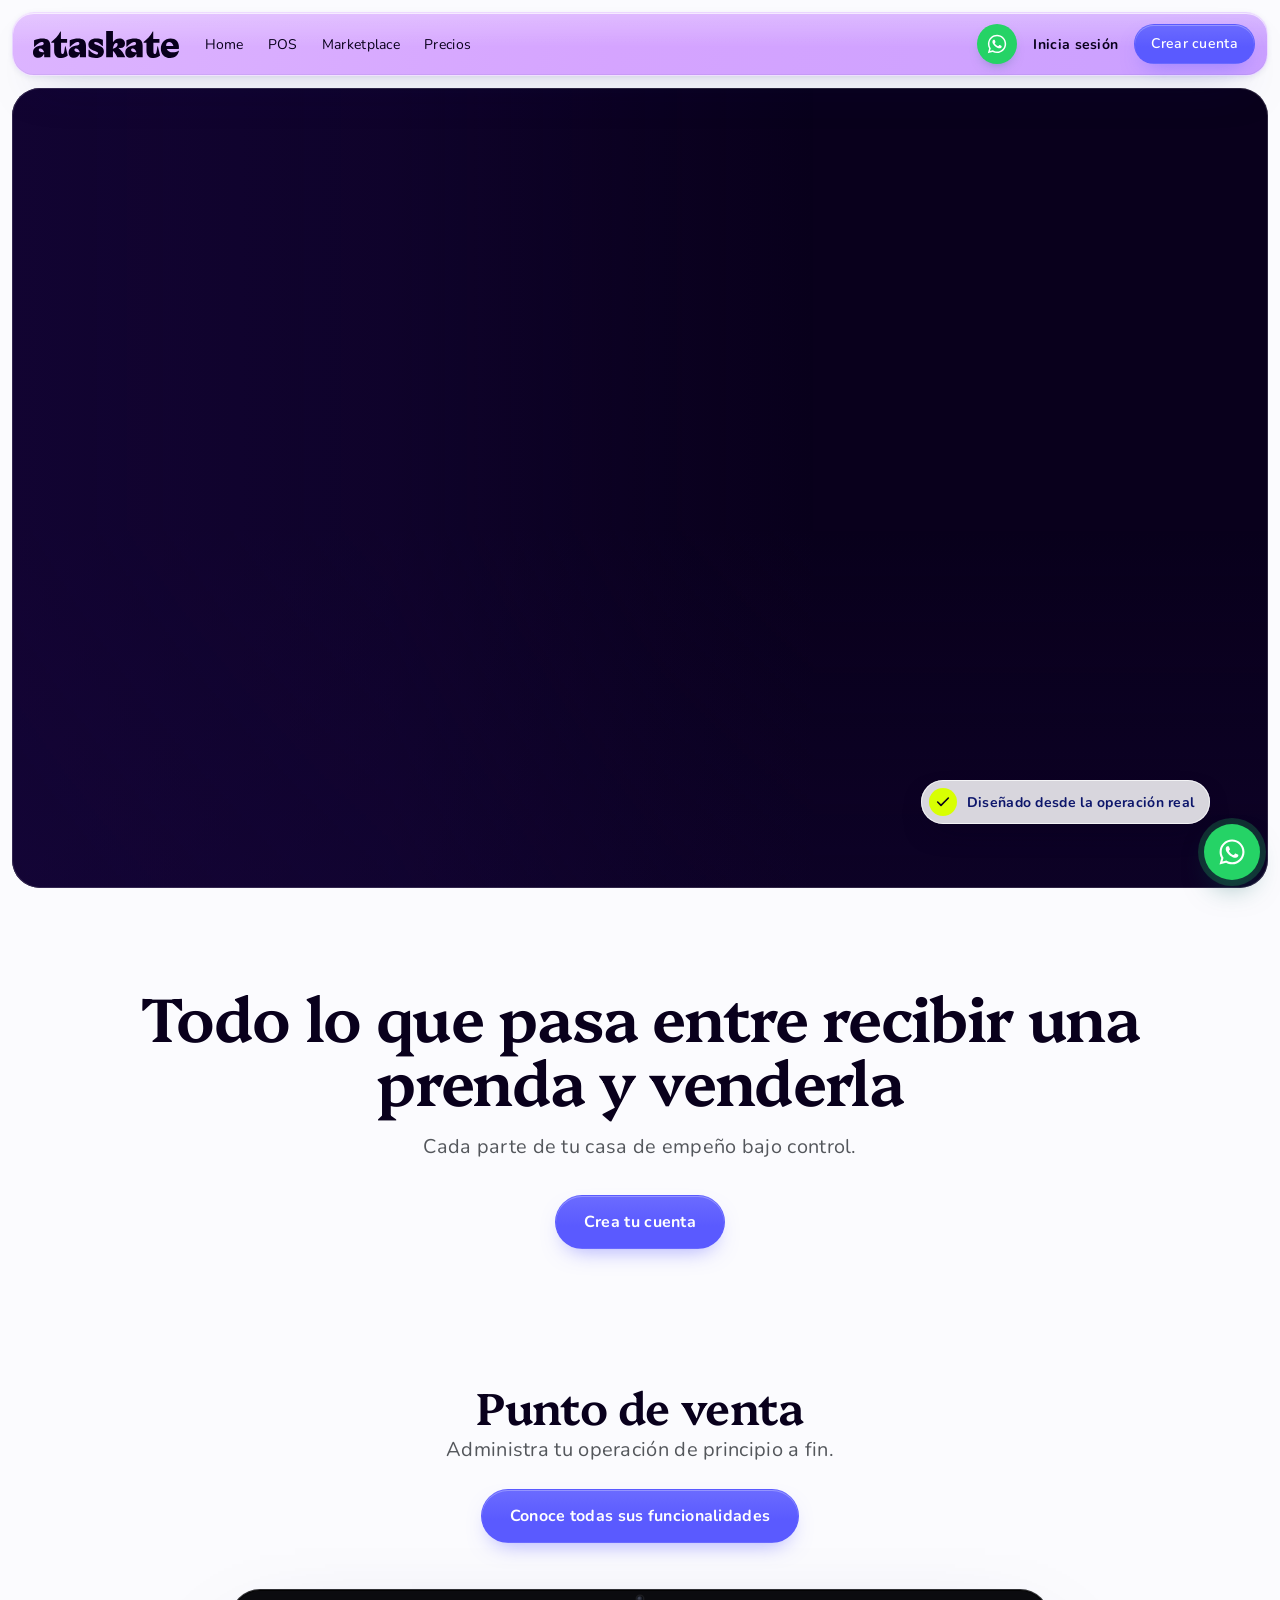
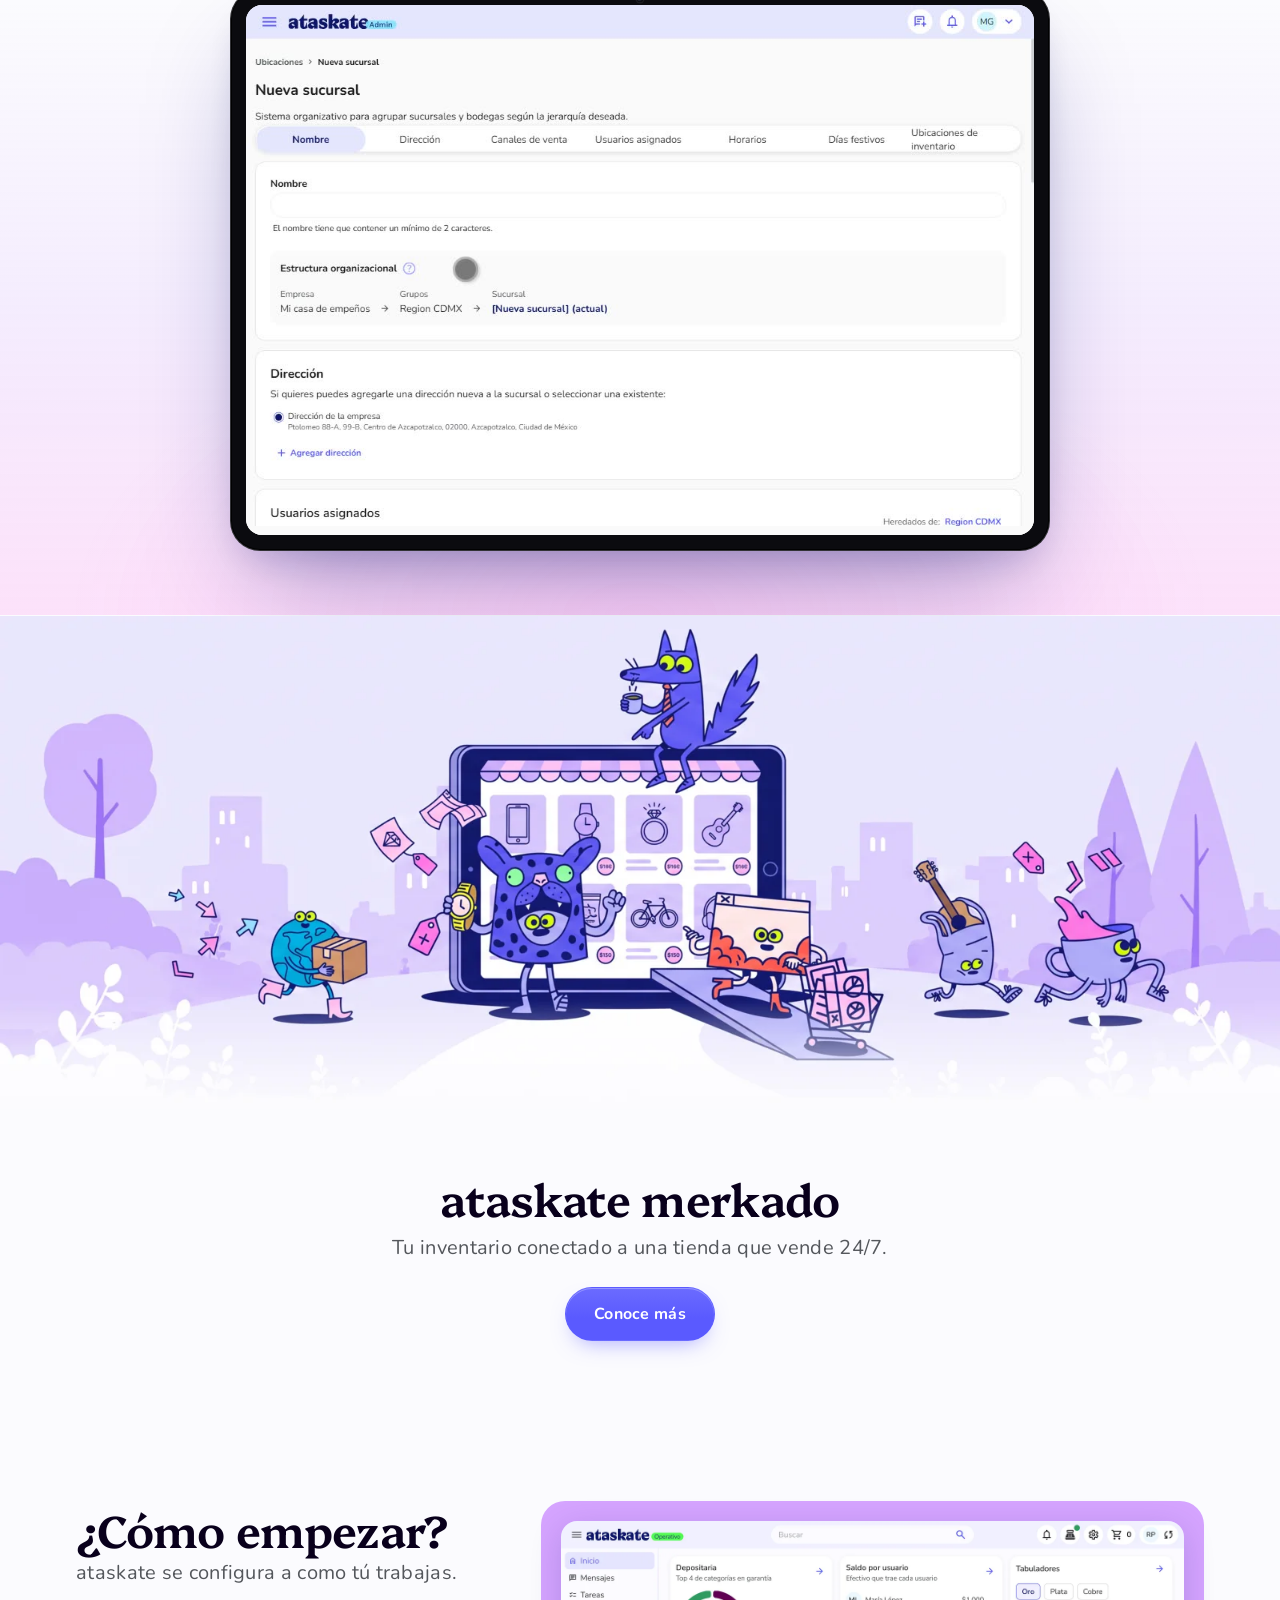
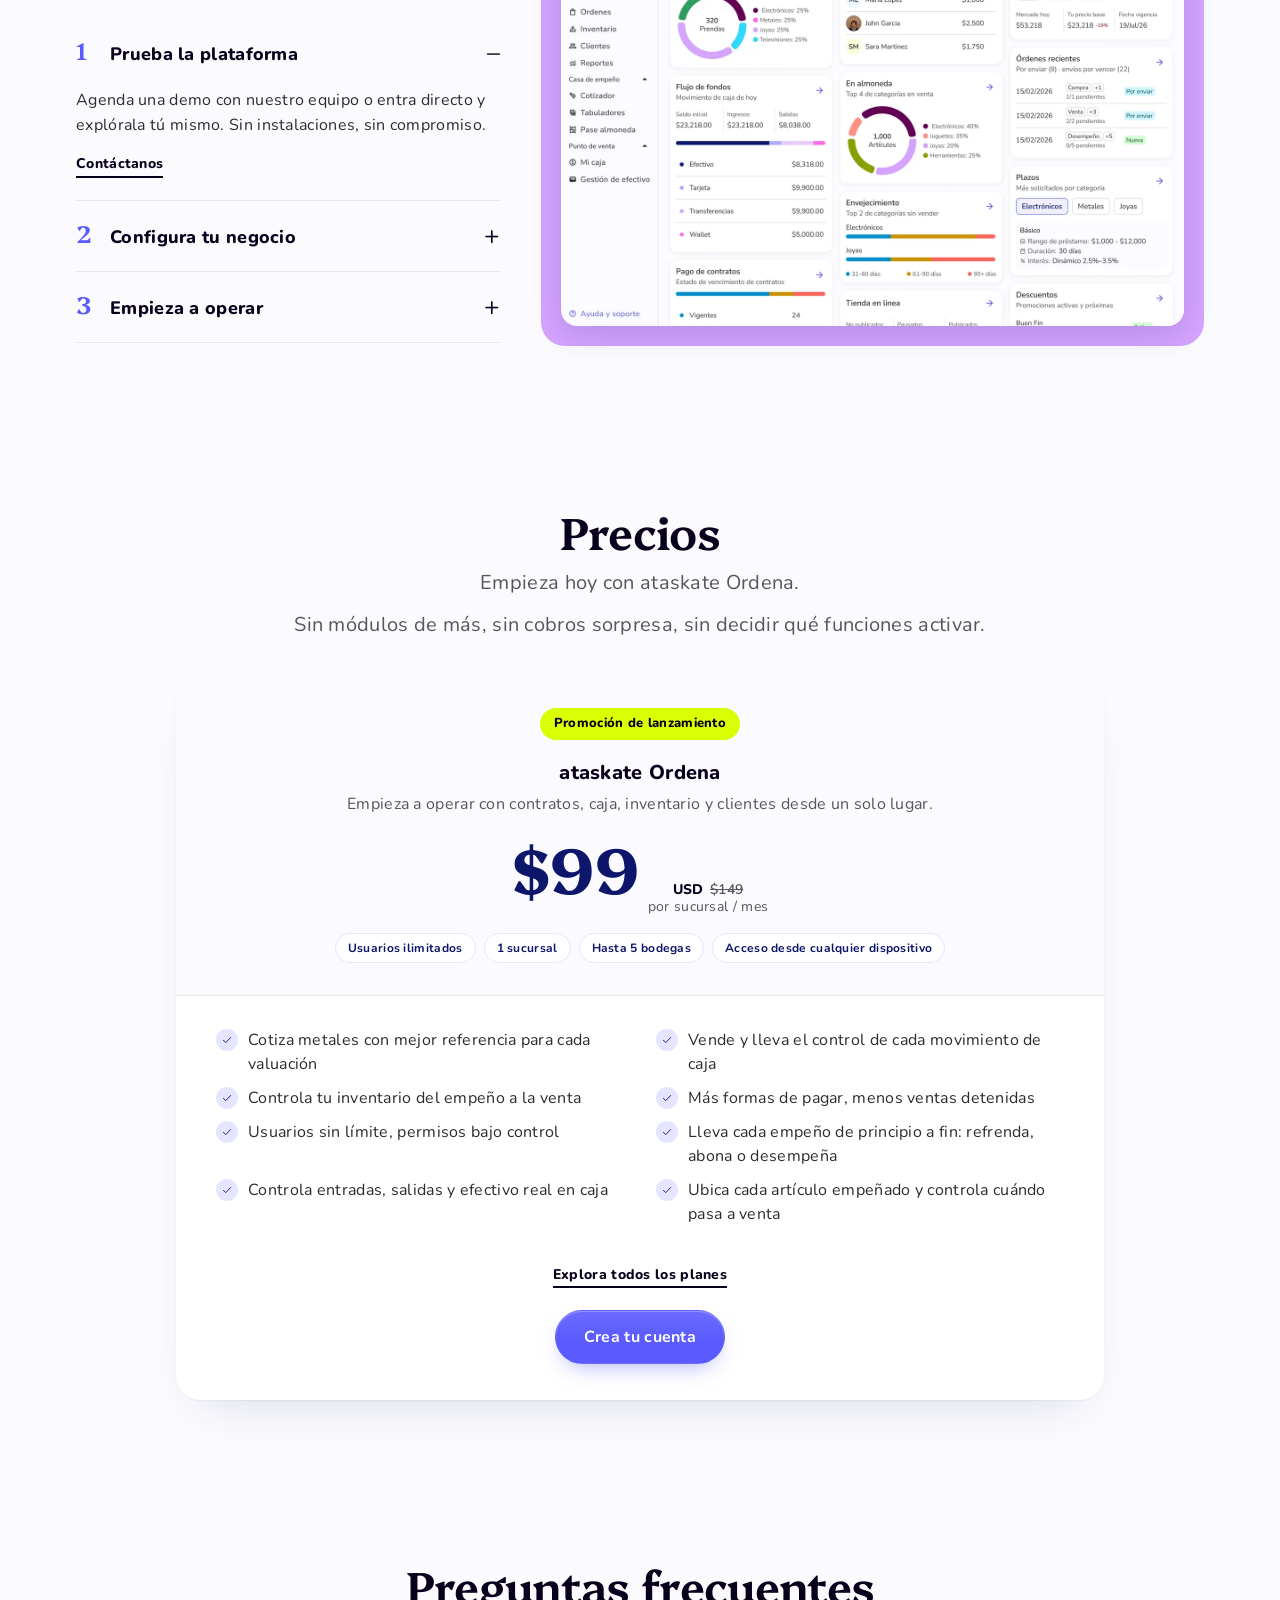
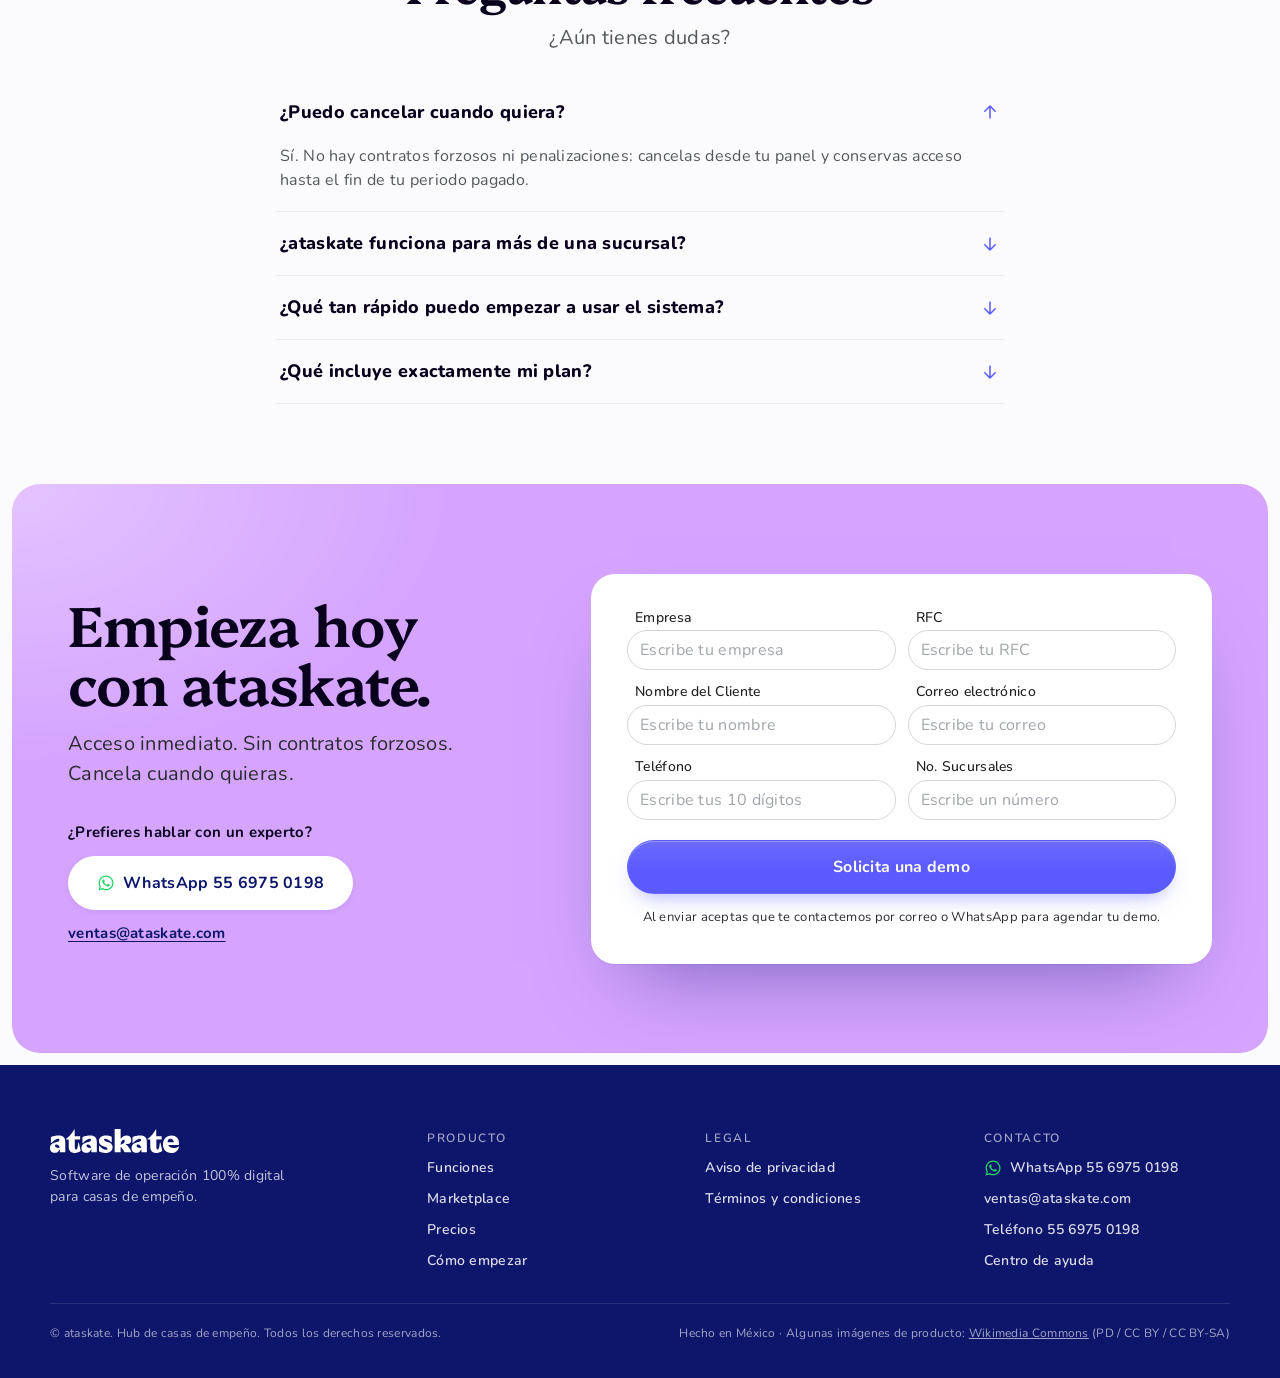
==== commit 3f31feb6: "Home: opciones cálidas del hero (?hero=4 a 7) con personas de distintos orígenes y velo oscuro neutr" ====
--- a/landing/index.html
+++ b/landing/index.html
@@ -7,8 +7,17 @@
     })(window, document, 'clarity', 'script', id);
   })();</script><link rel="preload" as="image" href="/video/landing-pos-poster.jpg"><link rel="stylesheet" href="/_astro/landing.D-2maoCO.css">
 <link rel="stylesheet" href="/_astro/landing.RTOIWTaR.css">
-<link rel="stylesheet" href="/_astro/landing.Bv2JLDjp.css"><script type="module" src="/_astro/hoisted.Dxt5h6Gp.js"></script></head> <body> <a class="skip" href="#main">Saltar al contenido</a>     <header class="mast" data-astro-cid-bcnnqveb> <div class="mast__bar" data-astro-cid-bcnnqveb> <a class="mast__brand" href="#top" aria-label="ataskate — inicio" data-astro-cid-bcnnqveb> <img src="/brand/ataskate-ink.svg" alt="ataskate" width="335" height="62" data-astro-cid-bcnnqveb> </a> <nav class="mast__nav" id="mast-nav" aria-label="Principal" data-astro-cid-bcnnqveb> <a href="#top" data-astro-cid-bcnnqveb>Home</a><a href="/punto-de-venta/" data-astro-cid-bcnnqveb>POS</a><a href="/marketplace/" data-astro-cid-bcnnqveb>Marketplace</a><a href="/planes/" data-astro-cid-bcnnqveb>Precios</a> </nav> <a class="wa wa--mast mast__wa" data-wa="mast" href="https://wa.me/525569750198?text=Hola%2C%20quiero%20m%C3%A1s%20informaci%C3%B3n%20de%20ataskate." target="_blank" rel="noopener" aria-label="Escríbenos por WhatsApp (se abre en otra pestaña)" title="Escríbenos por WhatsApp" data-astro-cid-bcnnqveb data-astro-cid-sbyz6brq><svg viewBox="0 0 24 24" width="22" height="22" fill="currentColor" aria-hidden="true" data-astro-cid-sbyz6brq><path d="M2 22L3.41254 16.8642C2.5409 15.3608 2.08289 13.6567 2.08373 11.9092C2.08624 6.44583 6.55329 2 12.0419 2C14.7053 2.00083 17.2056 3.03333 19.0862 4.90667C20.9659 6.78 22.0008 9.27 22 11.9183C21.9975 17.3825 17.5304 21.8283 12.0419 21.8283C10.3756 21.8275 8.73365 21.4117 7.27924 20.6217L2 22ZM7.52374 18.8275C8.92707 19.6567 10.2668 20.1533 12.0385 20.1542C16.6002 20.1542 20.3162 16.4592 20.3187 11.9167C20.3204 7.365 16.622 3.675 12.0452 3.67333C7.4802 3.67333 3.76673 7.36833 3.76505 11.91C3.76421 13.7642 4.31014 15.1525 5.22699 16.605L4.39052 19.645L7.52374 18.8275ZM17.0582 14.2742C16.9962 14.1708 16.8304 14.1092 16.5809 13.985C16.3322 13.8608 15.1089 13.2617 14.8803 13.1792C14.6526 13.0967 14.4868 13.055 14.3202 13.3033C14.1544 13.5508 13.6771 14.1092 13.5323 14.2742C13.3874 14.4392 13.2417 14.46 12.993 14.3358C12.7444 14.2117 11.9422 13.9508 10.9919 13.1067C10.2525 12.45 9.75266 11.6392 9.6078 11.3908C9.46295 11.1433 9.59273 11.0092 9.71665 10.8858C9.82885 10.775 9.96533 10.5967 10.0901 10.4517C10.2165 10.3083 10.2576 10.205 10.3413 10.0392C10.4242 9.87417 10.3832 9.72917 10.3204 9.605C10.2576 9.48167 9.76019 8.2625 9.55338 7.76667C9.35075 7.28417 9.14561 7.34917 8.99322 7.34167L8.51595 7.33333C8.35016 7.33333 8.08055 7.395 7.8528 7.64333C7.62505 7.89167 6.982 8.49 6.982 9.70917C6.982 10.9283 7.87373 12.1058 7.99765 12.2708C8.12241 12.4358 9.75182 14.9375 12.2478 16.01C12.8415 16.265 13.3054 16.4175 13.6662 16.5317C14.2624 16.72 14.805 16.6933 15.2337 16.63C15.7118 16.5592 16.7057 16.0308 16.9133 15.4525C17.121 14.8733 17.121 14.3775 17.0582 14.2742Z" data-astro-cid-sbyz6brq></path></svg></a>   <a class="mast__login" href="#cta" data-astro-cid-bcnnqveb>Inicia sesión</a> <a class="btn btn--primary btn--sm mast__cta" href="#cta" data-astro-cid-bcnnqveb>Crear cuenta</a> <button class="mast__burger" type="button" data-menu aria-controls="mast-nav" aria-expanded="false" aria-label="Abrir menú" data-astro-cid-bcnnqveb> <span data-astro-cid-bcnnqveb></span><span data-astro-cid-bcnnqveb></span><span data-astro-cid-bcnnqveb></span> </button> </div> </header> <main id="main" data-astro-cid-bcnnqveb> <!-- ============================== HERO ============================== --> <!-- Cinematic hero: the counter footage runs full-bleed behind a left
-         scrim, Shopify-style, with the copy in white on top. --> <section class="hero" id="top" data-astro-cid-bcnnqveb> <div class="hero__bg" aria-hidden="true" data-astro-cid-bcnnqveb>  <picture data-astro-cid-bcnnqveb> <source media="(max-width: 880px)" srcset="/img/hero-mostrador-m.webp" width="1100" height="2257" data-astro-cid-bcnnqveb> <img class="hero__img" src="/img/hero-mostrador.webp" alt="" width="2400" height="1355" fetchpriority="high" decoding="async" data-astro-cid-bcnnqveb> </picture> </div> <div class="hero__scrim" aria-hidden="true" data-astro-cid-bcnnqveb></div> <div class="hero__inner" data-astro-cid-bcnnqveb> <div class="hero__copy" data-astro-cid-bcnnqveb> <p class="hero__eyebrow" data-astro-cid-bcnnqveb><span class="hero__dot" aria-hidden="true" data-astro-cid-bcnnqveb></span>Software para casas de empeño</p> <h1 class="hero__title" data-astro-cid-bcnnqveb>
+<link rel="stylesheet" href="/_astro/landing.hI-PmP3G.css"><script type="module" src="/_astro/hoisted.Dxt5h6Gp.js"></script></head> <body> <a class="skip" href="#main">Saltar al contenido</a>     <header class="mast" data-astro-cid-bcnnqveb> <div class="mast__bar" data-astro-cid-bcnnqveb> <a class="mast__brand" href="#top" aria-label="ataskate — inicio" data-astro-cid-bcnnqveb> <img src="/brand/ataskate-ink.svg" alt="ataskate" width="335" height="62" data-astro-cid-bcnnqveb> </a> <nav class="mast__nav" id="mast-nav" aria-label="Principal" data-astro-cid-bcnnqveb> <a href="#top" data-astro-cid-bcnnqveb>Home</a><a href="/punto-de-venta/" data-astro-cid-bcnnqveb>POS</a><a href="/marketplace/" data-astro-cid-bcnnqveb>Marketplace</a><a href="/planes/" data-astro-cid-bcnnqveb>Precios</a> </nav> <a class="wa wa--mast mast__wa" data-wa="mast" href="https://wa.me/525569750198?text=Hola%2C%20quiero%20m%C3%A1s%20informaci%C3%B3n%20de%20ataskate." target="_blank" rel="noopener" aria-label="Escríbenos por WhatsApp (se abre en otra pestaña)" title="Escríbenos por WhatsApp" data-astro-cid-bcnnqveb data-astro-cid-sbyz6brq><svg viewBox="0 0 24 24" width="22" height="22" fill="currentColor" aria-hidden="true" data-astro-cid-sbyz6brq><path d="M2 22L3.41254 16.8642C2.5409 15.3608 2.08289 13.6567 2.08373 11.9092C2.08624 6.44583 6.55329 2 12.0419 2C14.7053 2.00083 17.2056 3.03333 19.0862 4.90667C20.9659 6.78 22.0008 9.27 22 11.9183C21.9975 17.3825 17.5304 21.8283 12.0419 21.8283C10.3756 21.8275 8.73365 21.4117 7.27924 20.6217L2 22ZM7.52374 18.8275C8.92707 19.6567 10.2668 20.1533 12.0385 20.1542C16.6002 20.1542 20.3162 16.4592 20.3187 11.9167C20.3204 7.365 16.622 3.675 12.0452 3.67333C7.4802 3.67333 3.76673 7.36833 3.76505 11.91C3.76421 13.7642 4.31014 15.1525 5.22699 16.605L4.39052 19.645L7.52374 18.8275ZM17.0582 14.2742C16.9962 14.1708 16.8304 14.1092 16.5809 13.985C16.3322 13.8608 15.1089 13.2617 14.8803 13.1792C14.6526 13.0967 14.4868 13.055 14.3202 13.3033C14.1544 13.5508 13.6771 14.1092 13.5323 14.2742C13.3874 14.4392 13.2417 14.46 12.993 14.3358C12.7444 14.2117 11.9422 13.9508 10.9919 13.1067C10.2525 12.45 9.75266 11.6392 9.6078 11.3908C9.46295 11.1433 9.59273 11.0092 9.71665 10.8858C9.82885 10.775 9.96533 10.5967 10.0901 10.4517C10.2165 10.3083 10.2576 10.205 10.3413 10.0392C10.4242 9.87417 10.3832 9.72917 10.3204 9.605C10.2576 9.48167 9.76019 8.2625 9.55338 7.76667C9.35075 7.28417 9.14561 7.34917 8.99322 7.34167L8.51595 7.33333C8.35016 7.33333 8.08055 7.395 7.8528 7.64333C7.62505 7.89167 6.982 8.49 6.982 9.70917C6.982 10.9283 7.87373 12.1058 7.99765 12.2708C8.12241 12.4358 9.75182 14.9375 12.2478 16.01C12.8415 16.265 13.3054 16.4175 13.6662 16.5317C14.2624 16.72 14.805 16.6933 15.2337 16.63C15.7118 16.5592 16.7057 16.0308 16.9133 15.4525C17.121 14.8733 17.121 14.3775 17.0582 14.2742Z" data-astro-cid-sbyz6brq></path></svg></a>   <a class="mast__login" href="#cta" data-astro-cid-bcnnqveb>Inicia sesión</a> <a class="btn btn--primary btn--sm mast__cta" href="#cta" data-astro-cid-bcnnqveb>Crear cuenta</a> <button class="mast__burger" type="button" data-menu aria-controls="mast-nav" aria-expanded="false" aria-label="Abrir menú" data-astro-cid-bcnnqveb> <span data-astro-cid-bcnnqveb></span><span data-astro-cid-bcnnqveb></span><span data-astro-cid-bcnnqveb></span> </button> </div> </header> <main id="main" data-astro-cid-bcnnqveb> <!-- ============================== HERO ============================== --> <!-- Cinematic hero: the counter footage runs full-bleed behind a left
+         scrim, Shopify-style, with the copy in white on top. --> <section class="hero" id="top" data-astro-cid-bcnnqveb> <div class="hero__bg" aria-hidden="true" data-astro-cid-bcnnqveb>  <picture data-astro-cid-bcnnqveb> <source media="(max-width: 880px)" srcset="/img/hero-mostrador-m.webp" width="1100" height="2257" data-astro-cid-bcnnqveb> <img class="hero__img" src="/img/hero-mostrador.webp" alt="" width="2400" height="1355" fetchpriority="high" decoding="async" data-astro-cid-bcnnqveb> </picture>  <script>
+          (function () {
+            var n = new URLSearchParams(location.search).get('hero');
+            if (!/^[1-7]$/.test(n || '')) return;
+            var pic = document.currentScript.previousElementSibling;
+            pic.querySelector('source').srcset = '/img/hero-opcion-' + n + '-m.webp';
+            pic.querySelector('img').src = '/img/hero-opcion-' + n + '.webp';
+            if (n > 3) pic.closest('.hero').setAttribute('data-tono', 'calido');
+          })();
+        </script> </div> <div class="hero__scrim" aria-hidden="true" data-astro-cid-bcnnqveb></div> <div class="hero__inner" data-astro-cid-bcnnqveb> <div class="hero__copy" data-astro-cid-bcnnqveb> <p class="hero__eyebrow" data-astro-cid-bcnnqveb><span class="hero__dot" aria-hidden="true" data-astro-cid-bcnnqveb></span>Software para casas de empeño</p> <h1 class="hero__title" data-astro-cid-bcnnqveb>
 Una nueva forma de <em data-astro-cid-bcnnqveb>operar</em> tu casa de empeño
 </h1> <p class="hero__lede" data-astro-cid-bcnnqveb>
 Conecta del empeño a la venta en un mismo lugar.
--- a/_astro/landing.hI-PmP3G.css
+++ b/_astro/landing.hI-PmP3G.css
@@ -0,0 +1 @@
+.sr-only[data-astro-cid-bcnnqveb]{position:absolute;width:1px;height:1px;padding:0;margin:-1px;overflow:hidden;clip-path:inset(50%);white-space:nowrap}.nowrap[data-astro-cid-bcnnqveb]{white-space:nowrap}.section[data-astro-cid-bcnnqveb]{max-width:1180px;margin-inline:auto;padding:80px 26px}.section--tight[data-astro-cid-bcnnqveb]{padding-block:80px 16px}.fx[data-astro-cid-bcnnqveb]{padding-block:104px 48px}.head[data-astro-cid-bcnnqveb]{display:flex;flex-direction:column;gap:12px;max-width:680px}.head--center[data-astro-cid-bcnnqveb]{max-width:none;align-items:center;text-align:center}.eyebrow[data-astro-cid-bcnnqveb]{font-family:var(--font-display);font-size:clamp(30px,3.5vw,48px);font-weight:600;line-height:1.12;letter-spacing:-.015em;color:var(--ink);text-wrap:balance}.h2[data-astro-cid-bcnnqveb]{font-family:var(--font-display);font-weight:600;font-size:clamp(26px,3vw,38px);line-height:1.16;letter-spacing:-.015em;color:var(--ink);text-wrap:pretty}.grad[data-astro-cid-bcnnqveb]{color:var(--indigo);background:linear-gradient(92deg,#5a5aff,#9a5aff 48%,#ff6ae8);-webkit-background-clip:text;background-clip:text;-webkit-text-fill-color:transparent}.lede[data-astro-cid-bcnnqveb]{font-size:20px;line-height:1.5;color:var(--caption);text-wrap:pretty;max-width:60ch}.net__copy[data-astro-cid-bcnnqveb] .h2[data-astro-cid-bcnnqveb]{font-family:var(--font-display);font-weight:600;letter-spacing:0}.link-underline[data-astro-cid-bcnnqveb]{align-self:flex-start;font-size:16px;font-weight:800;color:var(--ink);border-bottom:2px solid var(--ink);padding-bottom:2px;transition:color .12s,border-color .12s}.link-underline--sm[data-astro-cid-bcnnqveb]{font-size:14px}.link-underline[data-astro-cid-bcnnqveb]:hover{color:var(--indigo);border-bottom-color:var(--indigo)}.pill[data-astro-cid-bcnnqveb]{display:inline-flex;align-items:center;padding:6px 16px;border-radius:100px;font-family:var(--font-display);font-weight:600;font-size:13px;white-space:nowrap;box-shadow:0 2px 10px #0d166b1a;pointer-events:none;animation:pillDrift 7s ease-in-out infinite}.pill--ink[data-astro-cid-bcnnqveb]{background:#fff;color:var(--navy)}.pill--lemon[data-astro-cid-bcnnqveb]{background:var(--lemon-200);color:var(--ink)}.pill--pink[data-astro-cid-bcnnqveb]{background:var(--pink-200);color:var(--ink)}.pill--pink-soft[data-astro-cid-bcnnqveb]{background:var(--pink-100);color:var(--ink)}.pill--offset[data-astro-cid-bcnnqveb]{margin-left:26px}.tfx[data-astro-cid-bcnnqveb]{opacity:0;transform:translateY(14px);transition:opacity .65s ease,transform .65s cubic-bezier(.22,.61,.36,1);transition-delay:var(--fd, 0s)}.tfx[data-astro-cid-bcnnqveb].tfx-in{opacity:1;transform:none}@keyframes pillDrift{0%,to{transform:translateY(0) rotate(-2deg)}50%{transform:translateY(-12px) rotate(2deg)}}@keyframes floaty{0%,to{transform:translateY(0)}50%{transform:translateY(-14px)}}.mast__burger[data-astro-cid-bcnnqveb]{display:none;flex:0 0 auto;width:40px;height:40px;margin-left:auto;border-radius:100px;align-items:center;justify-content:center;flex-direction:column;gap:4px}.mast__burger[data-astro-cid-bcnnqveb] span[data-astro-cid-bcnnqveb]{display:block;width:18px;height:2px;border-radius:2px;background:var(--ink);transition:transform .18s,opacity .18s}.mast__burger[data-astro-cid-bcnnqveb][aria-expanded=true] span[data-astro-cid-bcnnqveb]:nth-child(1){transform:translateY(6px) rotate(45deg)}.mast__burger[data-astro-cid-bcnnqveb][aria-expanded=true] span[data-astro-cid-bcnnqveb]:nth-child(2){opacity:0}.mast__burger[data-astro-cid-bcnnqveb][aria-expanded=true] span[data-astro-cid-bcnnqveb]:nth-child(3){transform:translateY(-6px) rotate(-45deg)}.hero[data-astro-cid-bcnnqveb]{position:relative;margin:12px 12px 0;border-radius:28px;overflow:hidden;isolation:isolate;background:var(--ink);min-height:clamp(600px,calc(100svh - 100px),820px);display:flex}.hero__bg[data-astro-cid-bcnnqveb]{position:absolute;inset:0;overflow:hidden}.hero__img[data-astro-cid-bcnnqveb]{position:absolute;inset:0;width:100%;height:100%;object-fit:cover;object-position:45% 6%;display:block;transform-origin:60% 30%;animation:heroZoom 14s cubic-bezier(.22,.61,.36,1) both}@keyframes heroZoom{0%{transform:scale(1.08)}to{transform:scale(1)}}.hero__scrim[data-astro-cid-bcnnqveb]{position:absolute;inset:0;background:linear-gradient(90deg,#1806409e,#1806406b 30%,#1806401f 52%,#18064000 64%),linear-gradient(180deg,#18064000 55%,#18064047)}.hero[data-astro-cid-bcnnqveb][data-tono=calido] .hero__scrim[data-astro-cid-bcnnqveb]{background:linear-gradient(90deg,#120c08b3,#120c087a 30%,#120c0824 52%,#120c0800 64%),linear-gradient(180deg,#120c0800 55%,#120c084d)}.hero[data-astro-cid-bcnnqveb]:after{content:"";position:absolute;inset:0;border-radius:inherit;box-shadow:inset 0 0 0 1px #ffffff24;pointer-events:none;z-index:3}.hero__inner[data-astro-cid-bcnnqveb]{position:relative;z-index:2;width:100%;display:flex;align-items:flex-end;justify-content:space-between;gap:32px;padding:clamp(40px,5vw,72px) clamp(24px,4.5vw,72px)}.hero__copy[data-astro-cid-bcnnqveb]{display:flex;flex-direction:column;gap:22px;align-items:flex-start;max-width:720px}.hero__eyebrow[data-astro-cid-bcnnqveb]{display:inline-flex;align-items:center;gap:10px;padding:7px 14px 7px 10px;border-radius:100px;background:#ffffffe6;-webkit-backdrop-filter:blur(14px) saturate(150%);backdrop-filter:blur(14px) saturate(150%);box-shadow:0 10px 26px -14px #09001c99,inset 0 0 0 1px #ffffffb3;font-family:var(--font-sans);font-size:14px;font-weight:700;letter-spacing:.2px;color:var(--navy)}.hero__dot[data-astro-cid-bcnnqveb]{width:10px;height:10px;border-radius:50%;background:var(--lemon-200);box-shadow:inset 0 0 0 1.5px #0d166b59}.hero__title[data-astro-cid-bcnnqveb]{font-family:var(--font-display);font-weight:600;font-size:clamp(40px,5vw,76px);line-height:1.12;letter-spacing:-.025em;color:#fff;text-wrap:balance;text-shadow:0 2px 28px rgba(9,0,28,.55),0 1px 3px rgba(9,0,28,.45)}.hero__title[data-astro-cid-bcnnqveb] em[data-astro-cid-bcnnqveb]{font-style:normal;position:relative;z-index:0;display:inline-block;padding:0 .22em;color:var(--ink);text-shadow:none}.hero__title[data-astro-cid-bcnnqveb] em[data-astro-cid-bcnnqveb]:before{content:"";position:absolute;z-index:-1;left:0;right:0;top:var(--pill-top, .19em);bottom:var(--pill-bottom, -.17em);border-radius:100px;background:var(--lemon-200)}.hero__lede[data-astro-cid-bcnnqveb]{font-size:clamp(19px,1.6vw,22px);font-weight:600;line-height:1.5;color:#fff;max-width:44ch;text-shadow:0 1px 2px rgba(9,0,28,.6),0 2px 18px rgba(9,0,28,.75);text-wrap:pretty}.hero__actions[data-astro-cid-bcnnqveb]{display:flex;gap:12px;flex-wrap:wrap}.hero__ghost[data-astro-cid-bcnnqveb]{color:#fff;background:#ffffff1f;border-color:#fff6;-webkit-backdrop-filter:blur(12px);backdrop-filter:blur(12px)}.hero__ghost[data-astro-cid-bcnnqveb]:hover{background:#ffffff38;border-color:#fff;transform:translateY(-1px)}.hero__proof[data-astro-cid-bcnnqveb]{list-style:none;margin:4px 0 0;padding:0;display:flex;flex-wrap:wrap;gap:10px 22px}.hero__proof[data-astro-cid-bcnnqveb] li[data-astro-cid-bcnnqveb]{display:inline-flex;align-items:center;gap:8px;font-size:15px;font-weight:700;color:#fff;text-shadow:0 1px 2px rgba(9,0,28,.65),0 2px 14px rgba(9,0,28,.75)}.hero__proof[data-astro-cid-bcnnqveb] svg[data-astro-cid-bcnnqveb]{filter:drop-shadow(0 1px 2px rgba(9,0,28,.6))}.hero__proof[data-astro-cid-bcnnqveb] svg[data-astro-cid-bcnnqveb]{flex:none;color:var(--lemon-200)}.hero__badge[data-astro-cid-bcnnqveb]{flex:none;margin:0;display:inline-flex;align-items:center;gap:10px;padding:8px 16px 8px 8px;border-radius:100px;background:#ffffffd6;-webkit-backdrop-filter:blur(14px) saturate(150%);backdrop-filter:blur(14px) saturate(150%);box-shadow:0 12px 30px -14px #09001c99,inset 0 0 0 1px #ffffffb3;font-size:14px;font-weight:700;color:var(--navy);animation:badgeFloat 7s ease-in-out infinite}.hero__badge-ico[data-astro-cid-bcnnqveb]{width:28px;height:28px;border-radius:50%;display:inline-flex;align-items:center;justify-content:center;background:var(--lemon-200);color:var(--ink)}@keyframes badgeFloat{0%,to{transform:translateY(0)}50%{transform:translateY(-6px)}}.vidslot[data-astro-cid-bcnnqveb]{position:absolute;inset:0;z-index:1}.vid[data-astro-cid-bcnnqveb]{position:absolute;inset:0;border-radius:0 24px 24px 0;overflow:hidden;background:var(--ink)}.vid__el[data-astro-cid-bcnnqveb]{width:100%;height:100%;object-fit:cover}.vid[data-astro-cid-bcnnqveb].is-flying{position:fixed;inset:0 auto auto 0;z-index:1;pointer-events:none;will-change:transform,width,height}.fx__drop[data-astro-cid-bcnnqveb]{position:absolute;inset:0;pointer-events:none}.fx__bar[data-astro-cid-bcnnqveb]{display:flex;align-items:center;justify-content:flex-end;gap:16px;margin-top:24px}.fx__bar[data-astro-cid-bcnnqveb]:has(.fx__nav[hidden]){display:none}.fx__nav[data-astro-cid-bcnnqveb]{display:flex;gap:10px}.fx__nav[data-astro-cid-bcnnqveb][hidden]{display:none}.rail-btn[data-astro-cid-bcnnqveb]{width:44px;height:44px;border-radius:100px;display:inline-flex;align-items:center;justify-content:center;box-shadow:inset 0 0 0 1.5px var(--line);color:var(--placeholder);transition:background-color .12s,color .12s,box-shadow .12s}.rail-btn--on[data-astro-cid-bcnnqveb]{box-shadow:inset 0 0 0 1.5px var(--ink);color:var(--ink)}.rail-btn[data-astro-cid-bcnnqveb]:hover:not(:disabled){background:var(--purple-50);color:var(--navy)}.rail-btn[data-astro-cid-bcnnqveb]:disabled{cursor:default;box-shadow:inset 0 0 0 1.5px var(--line);color:var(--placeholder)}.fx__rail[data-astro-cid-bcnnqveb]{display:grid;grid-template-columns:1.5fr 1fr 1fr;gap:16px;margin-top:24px;align-items:stretch;transition:grid-template-columns .55s cubic-bezier(.2,.7,.3,1)}@media (min-width: 981px){.fx__rail[data-astro-cid-bcnnqveb][data-exp="1"]{grid-template-columns:1fr 1.5fr 1fr}.fx__rail[data-astro-cid-bcnnqveb][data-exp="2"]{grid-template-columns:1fr 1fr 1.5fr}}.fx__card[data-astro-cid-bcnnqveb]{position:relative;display:flex;flex-direction:column;min-width:0;min-height:480px;border-radius:16px;background:#fff;box-shadow:var(--shadow-card);overflow:hidden;transition:background-color .45s ease}.fx__card[data-astro-cid-bcnnqveb].is-exp{background:var(--lila-200)}.fx__stage[data-astro-cid-bcnnqveb]{flex:1;display:flex;align-items:center;justify-content:center;position:relative;min-height:300px;border-radius:16px 16px 0 0;overflow:hidden;background:var(--purple-10)}.fx__card--lead[data-astro-cid-bcnnqveb] .fx__stage[data-astro-cid-bcnnqveb]{background:var(--lila-200) url(/video/landing-pos-poster.jpg) center / cover no-repeat}.fx__media[data-astro-cid-bcnnqveb]{position:absolute;inset:0;width:100%;height:100%;object-fit:cover;pointer-events:none}.fx__pills[data-astro-cid-bcnnqveb]{position:absolute;top:28px;right:28px;z-index:2;display:flex;flex-direction:column;align-items:flex-start;gap:4px}.fx__pills[data-astro-cid-bcnnqveb] .pill--offset[data-astro-cid-bcnnqveb]{margin-left:22px}.fx__body[data-astro-cid-bcnnqveb]{padding:22px 28px 26px;display:flex;flex-direction:column;gap:10px}.fx__name[data-astro-cid-bcnnqveb]{align-self:flex-start;font-size:17px;font-weight:800;color:var(--ink);border-bottom:2px solid var(--ink);padding-bottom:3px}.fx__name--lg[data-astro-cid-bcnnqveb]{font-size:19px}.fx__meta[data-astro-cid-bcnnqveb]{display:flex;justify-content:space-between;gap:24px;flex-wrap:wrap}.fx__meta[data-astro-cid-bcnnqveb] p[data-astro-cid-bcnnqveb]{font-size:14px;line-height:1.5;color:var(--body);max-width:300px}.fx__tag[data-astro-cid-bcnnqveb]{font-size:14px;font-weight:700;color:var(--ink);white-space:nowrap;transition:opacity .25s ease}.fx__card[data-astro-cid-bcnnqveb]:not(.is-exp) .fx__tag[data-astro-cid-bcnnqveb]{opacity:0}.fx__desc[data-astro-cid-bcnnqveb]{font-size:14px;line-height:1.5;color:var(--caption)}.suite[data-astro-cid-bcnnqveb]{position:relative;max-width:1180px;margin-inline:auto;padding:clamp(56px,6vw,84px) 26px 0}.suite[data-astro-cid-bcnnqveb]>[data-astro-cid-bcnnqveb]{position:relative;z-index:1}.intro[data-astro-cid-bcnnqveb]{padding:clamp(8px,1.5vw,20px) 0 clamp(40px,5vw,72px)}.suite[data-astro-cid-bcnnqveb] .intro__head[data-astro-cid-bcnnqveb]{margin-inline:auto;max-width:1000px;padding:0;gap:0}.intro__title[data-astro-cid-bcnnqveb]{font-size:clamp(36px,4.8vw,68px);line-height:1.04;letter-spacing:-.022em;max-width:1000px}.intro__sub[data-astro-cid-bcnnqveb]{margin-top:clamp(14px,1.6vw,22px);font-size:clamp(18px,1.55vw,23px);max-width:700px}.intro__cta[data-astro-cid-bcnnqveb]{margin-top:clamp(24px,2.6vw,36px)}.intro__cards[data-astro-cid-bcnnqveb]{display:flex;justify-content:center;align-items:center;gap:clamp(16px,2.2vw,30px);margin-top:clamp(44px,5.5vw,76px)}.icard[data-astro-cid-bcnnqveb]{position:relative;margin:0;flex:none;width:clamp(232px,25.5vw,362px);aspect-ratio:362 / 512;border-radius:28px;overflow:hidden;background:var(--purple-50);box-shadow:0 26px 60px #0d166b29;transition:transform .55s cubic-bezier(.2,.8,.2,1),box-shadow .55s ease}.icard--1[data-astro-cid-bcnnqveb]{width:clamp(258px,28.2vw,400px)}.icard[data-astro-cid-bcnnqveb]:hover{transform:translateY(-8px);box-shadow:0 34px 70px #0d166b33}.icard[data-astro-cid-bcnnqveb] img[data-astro-cid-bcnnqveb]{position:absolute;inset:0;width:100%;height:100%;object-fit:cover;display:block}@media (max-width: 760px){.intro__cards[data-astro-cid-bcnnqveb]{justify-content:flex-start;align-items:stretch;overflow-x:auto;scroll-snap-type:x mandatory;scrollbar-width:none;margin-inline:-26px;padding:8px 26px 28px}.intro__cards[data-astro-cid-bcnnqveb]::-webkit-scrollbar{display:none}.icard[data-astro-cid-bcnnqveb],.icard--1[data-astro-cid-bcnnqveb]{width:min(78vw,340px);scroll-snap-align:center}}.suite__kicker[data-astro-cid-bcnnqveb]{display:flex;flex-direction:column;gap:4px;margin:clamp(30px,3.5vw,44px) 0 16px}.mkt-hero[data-astro-cid-bcnnqveb]{display:flex;flex-direction:column;align-items:center;gap:clamp(44px,5vw,72px);margin-top:0;padding:0 0 80px}.mkt-hero[data-astro-cid-bcnnqveb] .suite__kicker[data-astro-cid-bcnnqveb]{margin:0;gap:10px}.mkt-hero[data-astro-cid-bcnnqveb] .suite__kicker[data-astro-cid-bcnnqveb] .btn[data-astro-cid-bcnnqveb]{margin-top:14px}.mkt-hero__art[data-astro-cid-bcnnqveb]{width:100vw;margin-left:calc(50% - 50vw);margin-right:calc(50% - 50vw);border-radius:0;overflow:hidden}.mkt-hero__art[data-astro-cid-bcnnqveb] img[data-astro-cid-bcnnqveb]{width:100%;height:auto;display:block}@media (max-width: 720px){.mkt-hero__art[data-astro-cid-bcnnqveb] img[data-astro-cid-bcnnqveb]{height:clamp(240px,64vw,320px);object-fit:cover;object-position:50% 40%}}.suite__kicker[data-astro-cid-bcnnqveb] p[data-astro-cid-bcnnqveb]{font-size:20px;line-height:1.5;color:var(--caption);text-wrap:pretty;max-width:60ch}.hl[data-astro-cid-bcnnqveb]{position:relative}.hl__track[data-astro-cid-bcnnqveb]{display:flex;gap:16px;overflow-x:auto;scroll-snap-type:x mandatory;scrollbar-width:none;margin-inline:calc(50% - 50vw);padding:4px max(26px,calc(50vw - 50%));scroll-padding-inline:max(26px,calc(50vw - 50%))}.hl__track[data-astro-cid-bcnnqveb]::-webkit-scrollbar{display:none}.hl__card[data-astro-cid-bcnnqveb]{flex:0 0 min(520px,86%);scroll-snap-align:center;display:flex;flex-direction:column;border-radius:20px;overflow:hidden;background:linear-gradient(135deg,#ffc6f629,#ffffff0d 45%),#ffffff8c;-webkit-backdrop-filter:blur(18px) saturate(1.5);backdrop-filter:blur(18px) saturate(1.5);border:1px solid rgba(255,255,255,.75);box-shadow:0 8px 28px #0d166b12,inset 0 1px #ffffffe6}.hl__media[data-astro-cid-bcnnqveb]{aspect-ratio:16 / 10;overflow:hidden;background:#f0f1f3}.hl__media[data-astro-cid-bcnnqveb] img[data-astro-cid-bcnnqveb]{width:100%;height:100%;object-fit:cover;object-position:top;display:block}.hl__media--product[data-astro-cid-bcnnqveb] img[data-astro-cid-bcnnqveb]{object-fit:contain;object-position:center;padding:9%;mix-blend-mode:multiply}.hl__body[data-astro-cid-bcnnqveb]{display:flex;flex-direction:column;gap:8px;padding:22px 26px 26px}.hl__card--feature[data-astro-cid-bcnnqveb]{flex:0 0 min(720px,92%);display:grid;grid-template-columns:minmax(0,.85fr) minmax(0,1.15fr);align-items:center}.hl__body--side[data-astro-cid-bcnnqveb]{padding:28px 8px 28px 28px}.net[data-astro-cid-bcnnqveb]{margin:0 12px;border-radius:24px;overflow:hidden;background:#fff;box-shadow:var(--shadow-card);display:grid;grid-template-columns:minmax(0,1.05fr) minmax(0,.95fr);align-items:center;gap:clamp(16px,2.5vw,40px);padding:clamp(48px,5vw,72px) clamp(28px,4.5vw,56px)}.net__globe[data-astro-cid-bcnnqveb]{position:relative;aspect-ratio:10 / 9;max-width:780px;width:100%;align-self:end;margin-left:calc(-1*clamp(28px,4.5vw,56px));margin-bottom:calc(-1*clamp(48px,5vw,72px))}.net__pop[data-astro-cid-bcnnqveb]{position:absolute;left:0;top:0;transform:translate(-50%,-118%) scale(.85);display:flex;flex-direction:column;gap:1px;padding:9px 13px;border-radius:11px;background:#ffffffc7;-webkit-backdrop-filter:blur(12px) saturate(1.4);backdrop-filter:blur(12px) saturate(1.4);border:1px solid rgba(255,255,255,.85);box-shadow:0 10px 26px #0d166b29;pointer-events:none;opacity:0;transition:opacity .32s ease,transform .42s cubic-bezier(.175,.885,.32,1.275);white-space:nowrap}.net__pop[data-astro-cid-bcnnqveb].is-on{opacity:1;transform:translate(-50%,-128%) scale(1)}.net__pop[data-astro-cid-bcnnqveb]:after{content:"";position:absolute;left:50%;bottom:-5px;width:10px;height:10px;transform:translate(-50%) rotate(45deg);background:#ffffffd1;border-right:1px solid rgba(255,255,255,.85);border-bottom:1px solid rgba(255,255,255,.85)}.net__pop[data-astro-cid-bcnnqveb] b[data-astro-cid-bcnnqveb]{font-size:12.5px;font-weight:800;color:var(--navy);line-height:1.3}.net__pop[data-astro-cid-bcnnqveb] span[data-astro-cid-bcnnqveb]{font-size:11.5px;color:var(--caption);line-height:1.3}.net__pop[data-astro-cid-bcnnqveb][hidden]{display:none}.net__globe[data-astro-cid-bcnnqveb] canvas[data-astro-cid-bcnnqveb]{position:absolute;inset:0;width:100%;height:100%}.net__chip[data-astro-cid-bcnnqveb]{position:absolute;left:4%;bottom:9%;display:inline-flex;align-items:center;gap:9px;padding:10px 16px;border-radius:12px;background:#ffffffb3;-webkit-backdrop-filter:blur(14px) saturate(1.4);backdrop-filter:blur(14px) saturate(1.4);border:1px solid rgba(255,255,255,.8);box-shadow:0 8px 24px #0d166b1f;font-size:13px;font-weight:700;color:var(--navy);max-width:78%;line-height:1.35}.net__zoom[data-astro-cid-bcnnqveb]{position:absolute;right:5%;bottom:9%;width:46px;height:46px;border-radius:50%;display:inline-flex;align-items:center;justify-content:center;background:#ffffffc7;-webkit-backdrop-filter:blur(12px) saturate(1.4);backdrop-filter:blur(12px) saturate(1.4);border:1px solid rgba(255,255,255,.85);box-shadow:0 8px 24px #0d166b29;color:var(--navy);font-size:26px;font-weight:600;line-height:1;cursor:pointer;transition:transform .15s ease,background-color .15s ease}.net__zoom[data-astro-cid-bcnnqveb]:hover{background:#fff;transform:scale(1.06)}.net__zoom[data-astro-cid-bcnnqveb][aria-pressed=true] span[data-astro-cid-bcnnqveb]{display:inline-block;transform:translateY(-2px)}.net__pulse[data-astro-cid-bcnnqveb]{flex:0 0 auto;width:9px;height:9px;border-radius:50%;background:var(--indigo);box-shadow:0 0 #5a5aff73;animation:netPulse 2.2s ease-out infinite}@keyframes netPulse{0%{box-shadow:0 0 #5a5aff73}to{box-shadow:0 0 0 12px #5a5aff00}}.net__copy[data-astro-cid-bcnnqveb]{display:flex;flex-direction:column;gap:16px;align-items:flex-start;max-width:460px}.ben__grid[data-astro-cid-bcnnqveb]{display:grid;grid-template-columns:repeat(2,minmax(0,1fr));gap:16px 48px}.ben__card[data-astro-cid-bcnnqveb]{display:flex;flex-direction:column;border-radius:16px;background:#fff;box-shadow:var(--shadow-card);overflow:hidden}.ben__media[data-astro-cid-bcnnqveb]{width:100%;height:auto;aspect-ratio:1100 / 738;object-fit:cover;display:block}.ben__media--stage[data-astro-cid-bcnnqveb]{display:flex;align-items:center;justify-content:center;background:var(--purple-10);box-shadow:inset 0 -1px 0 var(--line-soft)}.ben__ico[data-astro-cid-bcnnqveb]{width:96px;height:96px;border-radius:24px;background:var(--purple-50);display:inline-flex;align-items:center;justify-content:center;color:var(--indigo)}.ben__body[data-astro-cid-bcnnqveb]{display:flex;flex-direction:column;gap:8px;padding:20px 24px 24px}.ben__title[data-astro-cid-bcnnqveb]{font-size:18px;font-weight:800;color:var(--ink)}.ben__desc[data-astro-cid-bcnnqveb]{font-size:14px;line-height:1.5;color:var(--caption)}.pain[data-astro-cid-bcnnqveb]{display:grid;grid-template-columns:repeat(2,minmax(0,1fr));gap:16px;margin-top:32px}.pain__card[data-astro-cid-bcnnqveb]{border-radius:16px;background:#fff;box-shadow:var(--shadow-card);padding:28px;display:flex;flex-direction:column;gap:12px}.pain__quote[data-astro-cid-bcnnqveb]{font-family:var(--font-display);font-weight:600;font-size:22px;line-height:1.3;color:var(--ink);text-wrap:pretty}.pain__fix[data-astro-cid-bcnnqveb]{display:flex;align-items:flex-start;gap:10px;font-size:14px;line-height:1.5;color:var(--body)}.pain__ico[data-astro-cid-bcnnqveb]{color:var(--ok-icon);flex:0 0 auto;margin-top:1px}.start__grid[data-astro-cid-bcnnqveb]{display:grid;grid-template-columns:minmax(0,.78fr) minmax(0,1.22fr);gap:clamp(28px,3.2vw,52px);align-items:center}.start__copy[data-astro-cid-bcnnqveb]{display:flex;flex-direction:column;gap:18px;align-items:flex-start}.start__sub[data-astro-cid-bcnnqveb]{font-size:20px;line-height:1.5;color:var(--caption);text-wrap:pretty;max-width:60ch;margin:-14px 0 0}.acc[data-astro-cid-bcnnqveb]{display:flex;flex-direction:column;width:100%;margin-top:12px}.acc__item[data-astro-cid-bcnnqveb]{border-bottom:1px solid var(--line-soft)}.acc__h[data-astro-cid-bcnnqveb]{font:inherit;margin:0}.acc__btn[data-astro-cid-bcnnqveb]{width:100%;display:flex;align-items:center;justify-content:space-between;gap:16px;padding:20px 0;text-align:left;font-size:18px;font-weight:800;letter-spacing:.3px;color:var(--ink)}.acc__btn--faq[data-astro-cid-bcnnqveb]{padding:18px 4px}.acc__label[data-astro-cid-bcnnqveb]{display:flex;align-items:baseline;gap:14px;min-width:0}.acc__num[data-astro-cid-bcnnqveb]{flex:0 0 auto;font-family:var(--font-display);font-weight:600;font-size:24px;line-height:1;color:var(--indigo);min-width:20px}.acc__sign[data-astro-cid-bcnnqveb]{flex:0 0 auto;font-weight:400;font-size:26px;line-height:1;color:var(--ink)}.acc__chev[data-astro-cid-bcnnqveb]{flex:0 0 auto;color:var(--indigo);transition:transform .2s}.acc__btn[data-astro-cid-bcnnqveb][aria-expanded=true] .acc__chev[data-astro-cid-bcnnqveb]{transform:rotate(180deg)}.acc__panel[data-astro-cid-bcnnqveb]{display:flex;flex-direction:column;gap:14px;align-items:flex-start;padding:0 0 22px}.acc__panel[data-astro-cid-bcnnqveb] p[data-astro-cid-bcnnqveb]{font-size:16px;line-height:1.6;color:var(--body);max-width:460px}.acc__panel--faq[data-astro-cid-bcnnqveb]{padding:0 4px 18px}.acc__panel--faq[data-astro-cid-bcnnqveb] p[data-astro-cid-bcnnqveb]{font-size:16px;line-height:1.55;color:var(--caption);max-width:none}.acc__panel[data-astro-cid-bcnnqveb][hidden]{display:none}.start__panel[data-astro-cid-bcnnqveb]{border-radius:24px;background:var(--lila-200);padding:clamp(14px,1.6vw,22px);display:flex;align-items:center;justify-content:center;align-self:center}.start__shots[data-astro-cid-bcnnqveb]{position:relative;width:100%;aspect-ratio:1400 / 910}.start__shot[data-astro-cid-bcnnqveb]{position:absolute;inset:0;width:100%;height:100%;object-fit:cover;object-position:top;border-radius:16px;box-shadow:var(--shadow-float);opacity:0;pointer-events:none}.start__shot[data-astro-cid-bcnnqveb].is-active{opacity:1;animation:shotIn .6s cubic-bezier(.175,.885,.32,1.275) backwards}.start__shot[data-astro-cid-bcnnqveb].is-leaving{animation:shotOut .4s cubic-bezier(.4,0,.2,1) forwards}@keyframes shotIn{0%{opacity:0;transform:translateY(28px) scale(.92);filter:blur(8px)}60%{filter:blur(0)}to{opacity:1;transform:translateY(0) scale(1);filter:blur(0)}}@keyframes shotOut{0%{opacity:1;transform:translateY(0) scale(1);filter:blur(0)}to{opacity:0;transform:translateY(-22px) scale(1.05);filter:blur(6px)}}.fit[data-astro-cid-bcnnqveb]{padding-top:0}.fit__grid[data-astro-cid-bcnnqveb]{display:grid;grid-template-columns:repeat(2,minmax(0,1fr));gap:16px;margin-top:32px}.fit__card[data-astro-cid-bcnnqveb]{border-radius:16px;background:#fff;box-shadow:var(--shadow-card);padding:28px;display:flex;flex-direction:column;gap:12px}.fit__ico[data-astro-cid-bcnnqveb]{width:56px;height:56px;border-radius:16px;background:var(--purple-50);display:inline-flex;align-items:center;justify-content:center;color:var(--indigo);margin-bottom:4px}.fit__title[data-astro-cid-bcnnqveb]{font-size:18px;font-weight:800;color:var(--ink)}.fit__desc[data-astro-cid-bcnnqveb]{font-size:14px;line-height:1.5;color:var(--caption)}.mkt__pill[data-astro-cid-bcnnqveb]{position:absolute;z-index:1}.mkt__pill--a[data-astro-cid-bcnnqveb]{top:52px;right:8%}.mkt__pill--b[data-astro-cid-bcnnqveb]{bottom:36px;left:36%}.mkt__pill[data-astro-cid-bcnnqveb] .pill[data-astro-cid-bcnnqveb]{font-size:15px;padding:8px 20px}.mkt__grid[data-astro-cid-bcnnqveb]{position:relative;z-index:2;max-width:1180px;margin-inline:auto;display:grid;grid-template-columns:1.1fr 1fr;gap:48px;align-items:center}.mkt__copy[data-astro-cid-bcnnqveb]{display:flex;flex-direction:column;gap:16px;align-items:flex-start}.mkt__list[data-astro-cid-bcnnqveb]{display:flex;flex-direction:column;gap:10px}.mkt__list[data-astro-cid-bcnnqveb] li[data-astro-cid-bcnnqveb]{display:flex;align-items:flex-start;gap:10px;font-size:15px;line-height:1.5;color:#fff}.mkt__check[data-astro-cid-bcnnqveb]{color:var(--lemon-200);flex:0 0 auto;margin-top:4px}.mkt__cards[data-astro-cid-bcnnqveb]{display:grid;grid-template-columns:repeat(2,minmax(0,1fr));gap:12px}.mkt__card[data-astro-cid-bcnnqveb]{border-radius:16px;background:#fff;padding:0;display:flex;flex-direction:column;overflow:hidden}.mkt__thumb[data-astro-cid-bcnnqveb]{position:relative;aspect-ratio:224 / 222;background:#f7f7f7;display:flex;align-items:center;justify-content:center}.mkt__thumb[data-astro-cid-bcnnqveb] img[data-astro-cid-bcnnqveb]{width:100%;height:100%;object-fit:contain;padding:8%;mix-blend-mode:multiply}.mkt__off[data-astro-cid-bcnnqveb]{position:absolute;top:11px;left:10px;display:inline-flex;align-items:center;height:18px;padding:2px 8px;border-radius:4px;background:#ffc6f6;font-family:var(--font-sans);font-size:12px;line-height:16px;font-weight:600;letter-spacing:.5px;color:#610052}.mkt__more[data-astro-cid-bcnnqveb]{position:absolute;bottom:10px;right:10px;display:inline-flex;align-items:center;height:18px;padding:4px;border-radius:4px;background:#fff;border:1px solid var(--line);font-size:12px;line-height:16px;font-weight:600;letter-spacing:.5px;color:var(--body)}.mkt__info[data-astro-cid-bcnnqveb]{display:flex;flex-direction:column;gap:3px;padding:8px 14px 14px}.mkt__name[data-astro-cid-bcnnqveb]{font-family:var(--font-sans);font-size:14px;line-height:20px;font-weight:400;letter-spacing:.25px;color:var(--ink)}.mkt__pricing[data-astro-cid-bcnnqveb]{display:flex;align-items:baseline;gap:8px;padding-top:2px}.mkt__price[data-astro-cid-bcnnqveb]{font-family:var(--font-sans);font-size:18px;line-height:24px;font-weight:600;letter-spacing:0;color:var(--body)}.mkt__was[data-astro-cid-bcnnqveb]{font-size:14px;line-height:20px;font-weight:400;letter-spacing:.25px;color:var(--placeholder)}.price[data-astro-cid-bcnnqveb]{max-width:980px}.toggle[data-astro-cid-bcnnqveb]{display:inline-flex;padding:4px;border-radius:100px;background:var(--purple-50);margin-top:8px}.toggle[data-astro-cid-bcnnqveb] button[data-astro-cid-bcnnqveb]{padding:8px 20px;border-radius:100px;font-size:14px;font-weight:700;letter-spacing:.3px;color:var(--navy);background:transparent;transition:background-color .12s,color .12s}.toggle[data-astro-cid-bcnnqveb] button[data-astro-cid-bcnnqveb].is-on{background:var(--indigo);color:#fff}.plan[data-astro-cid-bcnnqveb]{margin-top:32px;border-radius:24px;background:#fff;box-shadow:0 1px 2px #0d166b0d,0 24px 48px -26px #0d166b29;overflow:hidden}.plan__head[data-astro-cid-bcnnqveb]{padding:36px 40px 32px;background:var(--purple-10);border-bottom:1px solid var(--line-soft);display:flex;flex-direction:column;align-items:center;text-align:center;gap:18px}.plan__promo[data-astro-cid-bcnnqveb]{padding:6px 14px;border-radius:999px;background:var(--lemon-200);color:var(--ink);font-size:13px;font-weight:800}.plan__chips[data-astro-cid-bcnnqveb]{display:flex;flex-wrap:wrap;justify-content:center;gap:8px;max-width:660px}.plan__chips[data-astro-cid-bcnnqveb] li[data-astro-cid-bcnnqveb]{font-size:12px;font-weight:700;color:var(--navy);background:#fff;border:1px solid var(--purple-100);border-radius:999px;padding:5px 12px}.plan__id[data-astro-cid-bcnnqveb]{display:flex;flex-direction:column;gap:4px}.plan__id[data-astro-cid-bcnnqveb] b[data-astro-cid-bcnnqveb]{font-size:20px;font-weight:800;color:var(--ink)}.plan__id[data-astro-cid-bcnnqveb] span[data-astro-cid-bcnnqveb]{font-size:16px;line-height:1.5;color:var(--caption);max-width:60ch}.plan__price[data-astro-cid-bcnnqveb]{display:flex;align-items:baseline;gap:8px}.plan__price[data-astro-cid-bcnnqveb]>b[data-astro-cid-bcnnqveb]{font-family:var(--font-display);font-weight:700;font-size:clamp(44px,6vw,64px);color:var(--navy);line-height:1}.plan__price[data-astro-cid-bcnnqveb] span[data-astro-cid-bcnnqveb]{display:flex;flex-direction:column;line-height:1.2}.plan__price[data-astro-cid-bcnnqveb] span[data-astro-cid-bcnnqveb] b[data-astro-cid-bcnnqveb]{font-size:14px;font-weight:800;color:var(--ink)}.plan__price[data-astro-cid-bcnnqveb] span[data-astro-cid-bcnnqveb] b[data-astro-cid-bcnnqveb] s[data-astro-cid-bcnnqveb]{color:var(--caption);font-weight:600;margin-left:2px}.plan__price[data-astro-cid-bcnnqveb] small[data-astro-cid-bcnnqveb]{font-size:14px;color:var(--caption)}.plan__list[data-astro-cid-bcnnqveb]{padding:32px 40px;display:grid;grid-template-columns:repeat(2,minmax(0,1fr));gap:10px 32px}.plan__list[data-astro-cid-bcnnqveb] li[data-astro-cid-bcnnqveb]{display:flex;align-items:flex-start;gap:10px;font-size:16px;line-height:1.5;color:var(--body)}.plan__check[data-astro-cid-bcnnqveb]{display:grid;place-items:center;width:22px;height:22px;border-radius:50%;background:var(--purple-100);color:var(--navy);flex:0 0 auto;margin-top:1px}.plan__groups[data-astro-cid-bcnnqveb]{padding:30px 40px 4px;display:grid;grid-template-columns:repeat(2,minmax(0,1fr));gap:28px 36px}.plan__group[data-astro-cid-bcnnqveb]>b[data-astro-cid-bcnnqveb]{display:block;font-size:15px;font-weight:800;color:var(--navy);margin-bottom:10px}.plan__group[data-astro-cid-bcnnqveb] ul[data-astro-cid-bcnnqveb]{display:flex;flex-direction:column;gap:9px}.plan__group[data-astro-cid-bcnnqveb] li[data-astro-cid-bcnnqveb]{display:flex;align-items:flex-start;gap:10px;font-size:14.5px;line-height:1.45;color:var(--body)}@media (max-width: 720px){.plan__groups[data-astro-cid-bcnnqveb]{grid-template-columns:1fr;padding-inline:26px}}.plan__more[data-astro-cid-bcnnqveb]{padding:4px 40px 0;text-align:center}.plan__more[data-astro-cid-bcnnqveb] .link-underline[data-astro-cid-bcnnqveb]{font-size:14px}.plan__actions[data-astro-cid-bcnnqveb]{padding:24px 40px 36px;display:flex;justify-content:center;gap:12px;flex-wrap:wrap}.faq[data-astro-cid-bcnnqveb]{max-width:780px}.acc--faq[data-astro-cid-bcnnqveb]{margin-top:28px}.cta[data-astro-cid-bcnnqveb]{position:relative;margin:0 12px 12px;border-radius:28px;overflow:hidden;background:radial-gradient(50% 70% at 0% 0%,rgba(255,255,255,.35),transparent 70%),var(--lila-200);padding:clamp(56px,7vw,104px) clamp(20px,4.5vw,56px)}.cta__inner[data-astro-cid-bcnnqveb]{position:relative;z-index:2;max-width:1180px;margin-inline:auto;display:grid;grid-template-columns:minmax(0,.85fr) minmax(0,1.15fr);gap:clamp(32px,5vw,72px);align-items:center}.cta__copy[data-astro-cid-bcnnqveb]{display:flex;flex-direction:column;gap:18px;align-items:flex-start}.cta__title[data-astro-cid-bcnnqveb]{font-family:var(--font-display);font-weight:600;font-size:clamp(34px,4.4vw,60px);line-height:1.05;letter-spacing:-.02em;color:var(--ink);text-wrap:balance}.cta__lede[data-astro-cid-bcnnqveb]{font-size:20px;line-height:1.5;color:var(--body);text-wrap:pretty;max-width:36ch}.cta__talk[data-astro-cid-bcnnqveb]{margin-top:14px;display:flex;flex-direction:column;align-items:flex-start;gap:12px}.cta__talk[data-astro-cid-bcnnqveb] p[data-astro-cid-bcnnqveb]{margin:0;font-size:15px;font-weight:700;color:var(--ink)}.cta__mail[data-astro-cid-bcnnqveb]{font-size:15px;font-weight:700;color:var(--navy);text-decoration:underline;text-underline-offset:3px}.cta__card[data-astro-cid-bcnnqveb]{background:#fff;border-radius:24px;padding:clamp(24px,3vw,36px);box-shadow:0 1px 2px #0d166b0f,0 40px 80px -40px #0d166b80}.cta__card[data-astro-cid-bcnnqveb] .cta__form[data-astro-cid-bcnnqveb]{max-width:none;margin-top:0}.cta__form[data-astro-cid-bcnnqveb]{position:relative;display:grid;grid-template-columns:repeat(2,minmax(0,1fr));gap:14px 12px;width:100%;max-width:640px;margin-top:8px;text-align:left}.cta__field[data-astro-cid-bcnnqveb]{display:flex;flex-direction:column;gap:4px;min-width:0}.cta__field--full[data-astro-cid-bcnnqveb]{grid-column:1 / -1}.cta__field[data-astro-cid-bcnnqveb] label[data-astro-cid-bcnnqveb]{padding:0 8px;font-size:14px;font-weight:500;line-height:1.2;color:#1d1e20}.cta__form[data-astro-cid-bcnnqveb] input[data-astro-cid-bcnnqveb]{width:100%;height:40px;padding:8px 12px;border:1px solid #d4d6d8;border-radius:100px;background:#fff;font:inherit;font-size:16px;font-weight:400;letter-spacing:.3px;color:#2a2c2f;box-shadow:none;outline:none;transition:border-color .2s ease-in-out}.cta__form[data-astro-cid-bcnnqveb] input[data-astro-cid-bcnnqveb]:hover{border-color:#5a5aff}.cta__form[data-astro-cid-bcnnqveb] input[data-astro-cid-bcnnqveb]:focus,.cta__form[data-astro-cid-bcnnqveb] input[data-astro-cid-bcnnqveb]:focus-visible{border-color:#0d166b;outline:none}.cta__form[data-astro-cid-bcnnqveb] input[data-astro-cid-bcnnqveb][data-rfc]{text-transform:uppercase}.cta__form[data-astro-cid-bcnnqveb] input[data-astro-cid-bcnnqveb][data-rfc]::placeholder{text-transform:none}.cta__form[data-astro-cid-bcnnqveb] input[data-astro-cid-bcnnqveb]::placeholder{color:#a1a5aa}.cta__form[data-astro-cid-bcnnqveb] input[data-astro-cid-bcnnqveb][aria-invalid=true],.cta__form[data-astro-cid-bcnnqveb] input[data-astro-cid-bcnnqveb][aria-invalid=true]:focus{border-color:#a82424}.cta__hp[data-astro-cid-bcnnqveb]{position:absolute;left:-10000px;width:1px;height:1px;overflow:hidden}.cta__error[data-astro-cid-bcnnqveb]{grid-column:1 / -1;margin:0;padding:10px 16px;border-radius:12px;background:#ffebeb;color:#501111;font-size:14px;font-weight:700}.cta__error[data-astro-cid-bcnnqveb][hidden],.cta__form[data-astro-cid-bcnnqveb][hidden]{display:none}.cta__error[data-astro-cid-bcnnqveb] a[data-astro-cid-bcnnqveb]{color:#501111;text-decoration:underline;text-underline-offset:2px}.cta__submit[data-astro-cid-bcnnqveb]{grid-column:1 / -1;justify-self:stretch;width:100%;margin-top:6px}.cta__submit[data-astro-cid-bcnnqveb][disabled]{opacity:.7;cursor:progress}.cta__consent[data-astro-cid-bcnnqveb]{grid-column:1 / -1;margin:0;font-size:13px;color:var(--body);text-align:center}.cta__done[data-astro-cid-bcnnqveb]{display:flex;flex-direction:column;align-items:center;gap:6px;max-width:520px;margin-top:8px;padding:24px 28px;border-radius:20px;background:#fff;color:var(--ink);font-size:16px;line-height:1.5}.cta__card[data-astro-cid-bcnnqveb] .cta__done[data-astro-cid-bcnnqveb]{max-width:none;margin:0;padding:32px 8px;background:none}.cta__done[data-astro-cid-bcnnqveb][hidden]{display:none}.cta__done[data-astro-cid-bcnnqveb] b[data-astro-cid-bcnnqveb]{font-size:20px}.cta__done-ico[data-astro-cid-bcnnqveb]{width:40px;height:40px;border-radius:50%;display:inline-flex;align-items:center;justify-content:center;background:#effaf4;color:#309c60;font-size:20px;font-weight:800}.foot[data-astro-cid-bcnnqveb]{background:var(--navy);color:#fff;padding:64px 26px 36px}.foot__grid[data-astro-cid-bcnnqveb]{max-width:1180px;margin-inline:auto;display:grid;grid-template-columns:1.4fr 1fr 1fr 1fr;gap:32px}.foot__brand[data-astro-cid-bcnnqveb]{display:flex;flex-direction:column;gap:12px;align-items:flex-start}.foot__brand[data-astro-cid-bcnnqveb] img[data-astro-cid-bcnnqveb]{height:24px;width:auto}.foot__brand[data-astro-cid-bcnnqveb] p[data-astro-cid-bcnnqveb]{font-size:14px;line-height:1.5;color:#ffffffbf;max-width:260px}.foot__col[data-astro-cid-bcnnqveb]{display:flex;flex-direction:column;gap:10px}.foot__col[data-astro-cid-bcnnqveb] b[data-astro-cid-bcnnqveb]{font-size:12px;font-weight:600;letter-spacing:.14em;text-transform:uppercase;color:#ffffff9e}.foot__col[data-astro-cid-bcnnqveb] a[data-astro-cid-bcnnqveb],.foot__col[data-astro-cid-bcnnqveb] span[data-astro-cid-bcnnqveb]{font-size:14px;font-weight:600;color:#ffffffd9}.foot__col[data-astro-cid-bcnnqveb] a[data-astro-cid-bcnnqveb]{transition:color .12s}.foot__col[data-astro-cid-bcnnqveb] a[data-astro-cid-bcnnqveb]:hover{color:var(--lemon-200)}.foot__bar[data-astro-cid-bcnnqveb]{max-width:1180px;margin:32px auto 0;padding-top:20px;border-top:1px solid rgba(255,255,255,.12);display:flex;justify-content:space-between;gap:16px;flex-wrap:wrap}.foot__bar[data-astro-cid-bcnnqveb] span[data-astro-cid-bcnnqveb]{font-size:12px;color:#ffffff9e}@media (max-width: 1080px){.mkt__grid[data-astro-cid-bcnnqveb]{grid-template-columns:1fr;gap:40px}.mkt__pill--b[data-astro-cid-bcnnqveb]{left:auto;right:8%;bottom:28px}.foot__grid[data-astro-cid-bcnnqveb]{grid-template-columns:1fr 1fr}.foot__brand[data-astro-cid-bcnnqveb]{grid-column:1 / -1}}@media (max-width: 980px){.fx__rail[data-astro-cid-bcnnqveb]{grid-template-columns:none;grid-auto-flow:column;grid-auto-columns:min(460px,78%);overflow-x:auto;scroll-snap-type:x mandatory;scrollbar-width:none;padding-bottom:4px}.fx__rail[data-astro-cid-bcnnqveb]::-webkit-scrollbar{display:none}.fx__card[data-astro-cid-bcnnqveb]{scroll-snap-align:start}.fx__card--lead[data-astro-cid-bcnnqveb]{min-height:420px}.start__grid[data-astro-cid-bcnnqveb]{grid-template-columns:1fr}.start__panel[data-astro-cid-bcnnqveb]{min-height:0;order:-1}.plan__list[data-astro-cid-bcnnqveb]{grid-template-columns:1fr}}@media (max-width: 880px){.mast__nav[data-astro-cid-bcnnqveb]{position:absolute;top:calc(100% + 8px);left:0;right:0;flex-direction:column;align-items:stretch;gap:2px;padding:10px;background:var(--lila-200);border-radius:20px;box-shadow:var(--shadow-float)}.mast__nav[data-astro-cid-bcnnqveb]:not(.is-open){display:none}.mast__nav[data-astro-cid-bcnnqveb] a[data-astro-cid-bcnnqveb]{padding:12px 14px;font-size:15px}.mast__burger[data-astro-cid-bcnnqveb]{display:flex}.mast__login[data-astro-cid-bcnnqveb]{display:none}.mast__bar[data-astro-cid-bcnnqveb]{position:relative;gap:10px}.cta__inner[data-astro-cid-bcnnqveb]{grid-template-columns:minmax(0,1fr)}.hero[data-astro-cid-bcnnqveb]{min-height:max(620px,calc(100svh - 96px))}.hero__img[data-astro-cid-bcnnqveb]{object-position:50% 0%}.hero__scrim[data-astro-cid-bcnnqveb]{background:linear-gradient(180deg,#18064000 22%,#18064080 55%,#180640b8)}.hero[data-astro-cid-bcnnqveb][data-tono=calido] .hero__scrim[data-astro-cid-bcnnqveb]{background:linear-gradient(180deg,#120c0800 22%,#120c0885 55%,#120c08c2)}.hero__inner[data-astro-cid-bcnnqveb]{flex-direction:column;align-items:flex-start;justify-content:flex-end;padding:28px 20px}.hero__copy[data-astro-cid-bcnnqveb]{gap:18px}.hero__badge[data-astro-cid-bcnnqveb]{display:none}.pain[data-astro-cid-bcnnqveb],.fit__grid[data-astro-cid-bcnnqveb]{grid-template-columns:1fr}.net[data-astro-cid-bcnnqveb]{grid-template-columns:1fr;gap:28px;padding:48px 24px}.net__copy[data-astro-cid-bcnnqveb]{max-width:none;order:-1}.net__globe[data-astro-cid-bcnnqveb]{margin-left:-24px;margin-bottom:-48px;max-width:none}.hl__card--feature[data-astro-cid-bcnnqveb]{grid-template-columns:1fr}.hl__body--side[data-astro-cid-bcnnqveb]{padding:24px 24px 6px}.cui[data-astro-cid-bcnnqveb],.qui[data-astro-cid-bcnnqveb],.dgi[data-astro-cid-bcnnqveb],.pyi[data-astro-cid-bcnnqveb]{min-height:300px}}@media (max-width: 720px){.fx[data-astro-cid-bcnnqveb]{padding-block:72px 40px}.plan__head[data-astro-cid-bcnnqveb],.plan__list[data-astro-cid-bcnnqveb],.plan__actions[data-astro-cid-bcnnqveb]{padding-inline:24px}.ticket[data-astro-cid-bcnnqveb]{grid-template-columns:1fr}.mkt__pill[data-astro-cid-bcnnqveb]{display:none}.hero__actions[data-astro-cid-bcnnqveb],.plan__actions[data-astro-cid-bcnnqveb]{width:100%}.hero__actions[data-astro-cid-bcnnqveb] .btn[data-astro-cid-bcnnqveb],.plan__actions[data-astro-cid-bcnnqveb] .btn[data-astro-cid-bcnnqveb],.cta__form[data-astro-cid-bcnnqveb]{grid-template-columns:minmax(0,1fr)}}@media (max-width: 560px){.ben__grid[data-astro-cid-bcnnqveb],.foot__grid[data-astro-cid-bcnnqveb]{grid-template-columns:1fr}.fx__rail[data-astro-cid-bcnnqveb]{grid-auto-columns:min(340px,88%)}.hl__card--feature[data-astro-cid-bcnnqveb]{grid-template-columns:1fr}.hl__body--side[data-astro-cid-bcnnqveb]{padding:22px 26px 8px}.ticket__tiles[data-astro-cid-bcnnqveb],.ticket__chips[data-astro-cid-bcnnqveb]{grid-template-columns:1fr 1fr}.mast__bar[data-astro-cid-bcnnqveb]{padding-inline:14px}.mast__brand[data-astro-cid-bcnnqveb] img[data-astro-cid-bcnnqveb]{height:22px}}@media (prefers-reduced-motion: reduce){.pill[data-astro-cid-bcnnqveb],.hero__badge[data-astro-cid-bcnnqveb],.hero__img[data-astro-cid-bcnnqveb],.start__shot[data-astro-cid-bcnnqveb].is-active,.start__shot[data-astro-cid-bcnnqveb].is-leaving{animation:none}.fx__card[data-astro-cid-bcnnqveb]:hover{transform:none}}
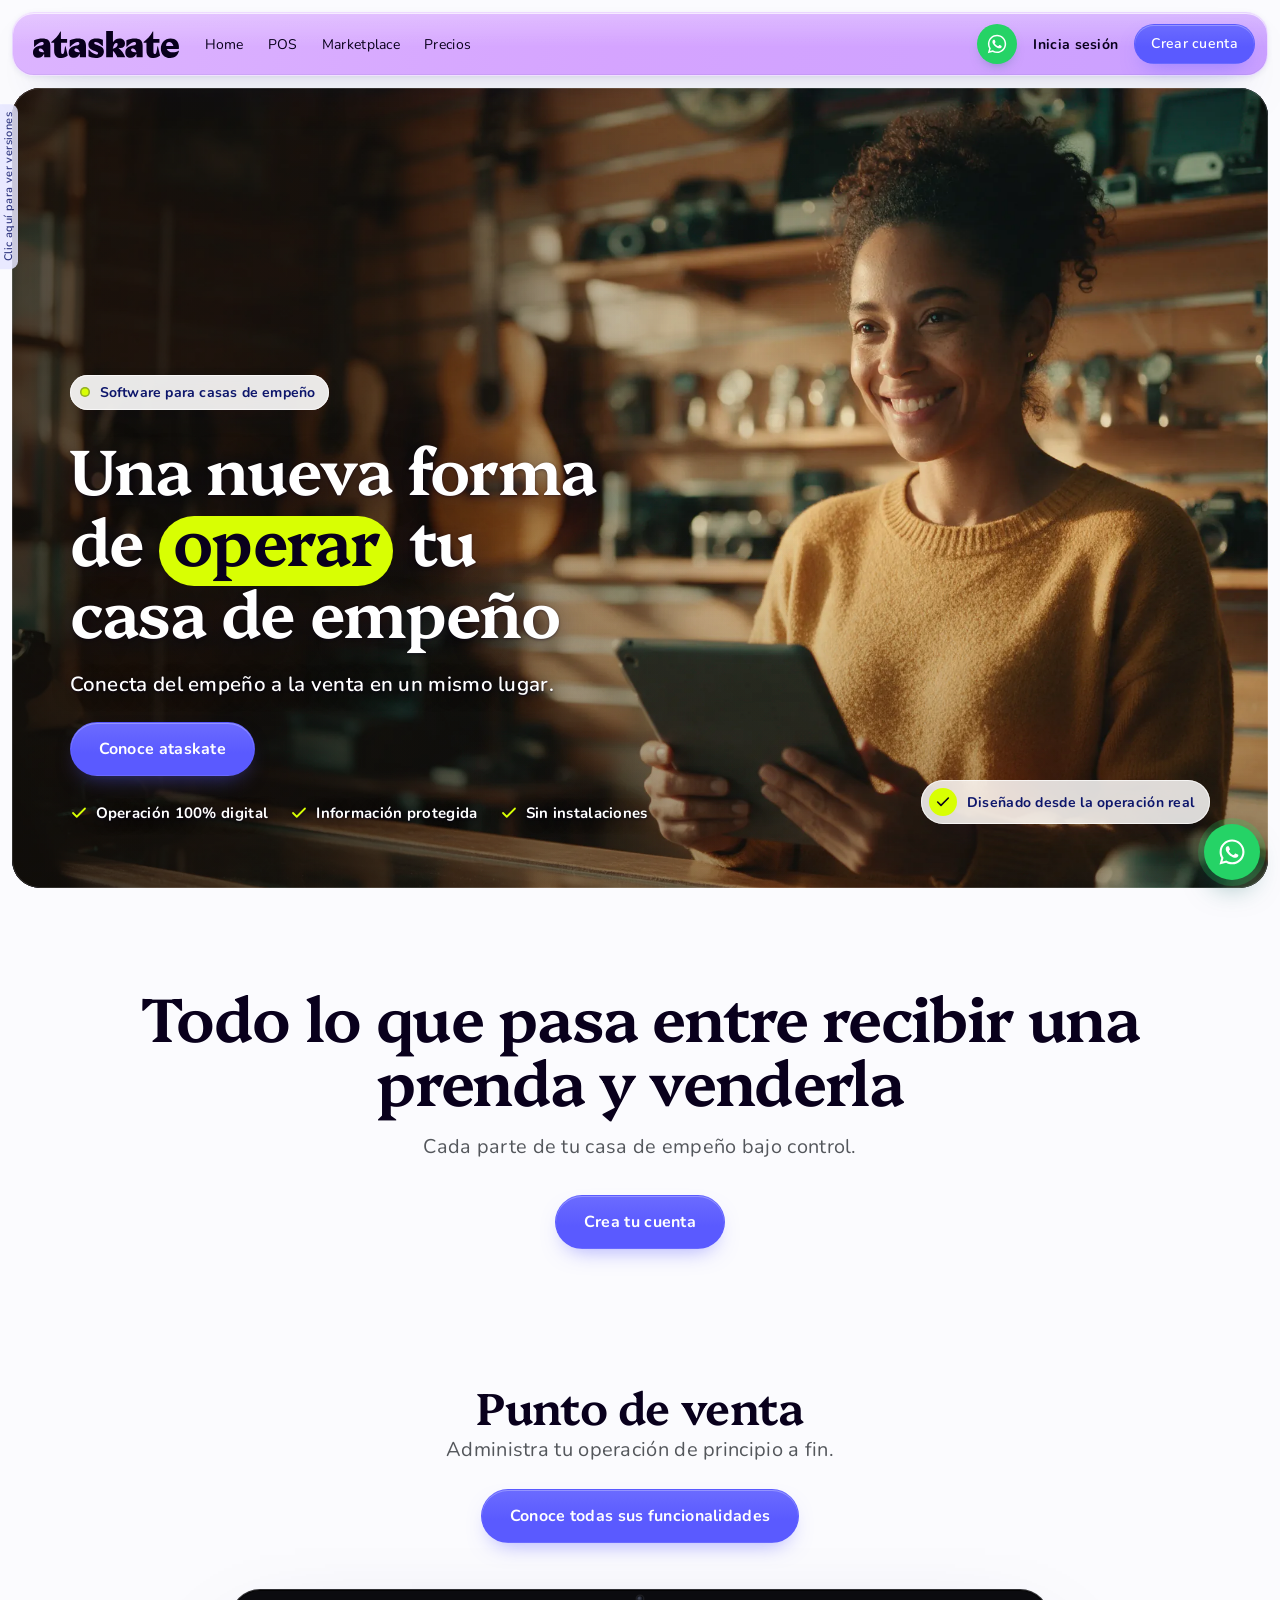
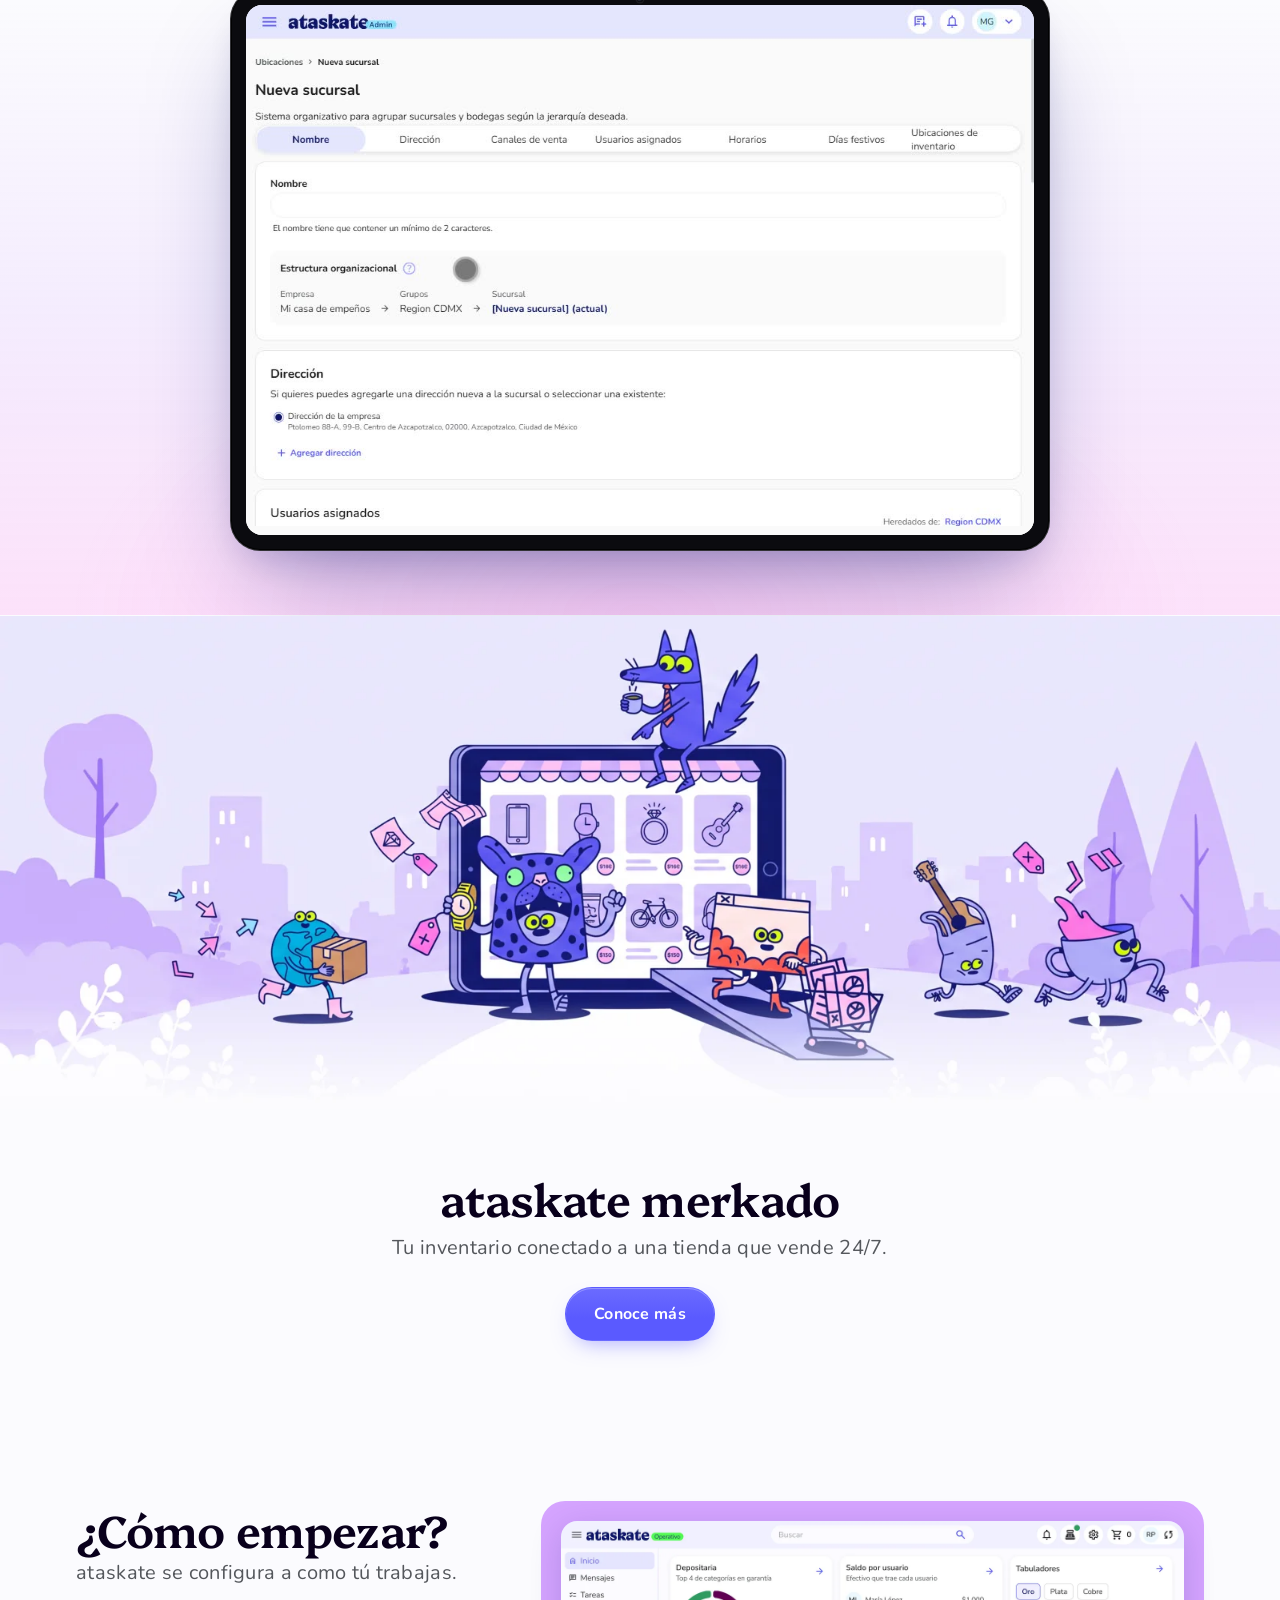
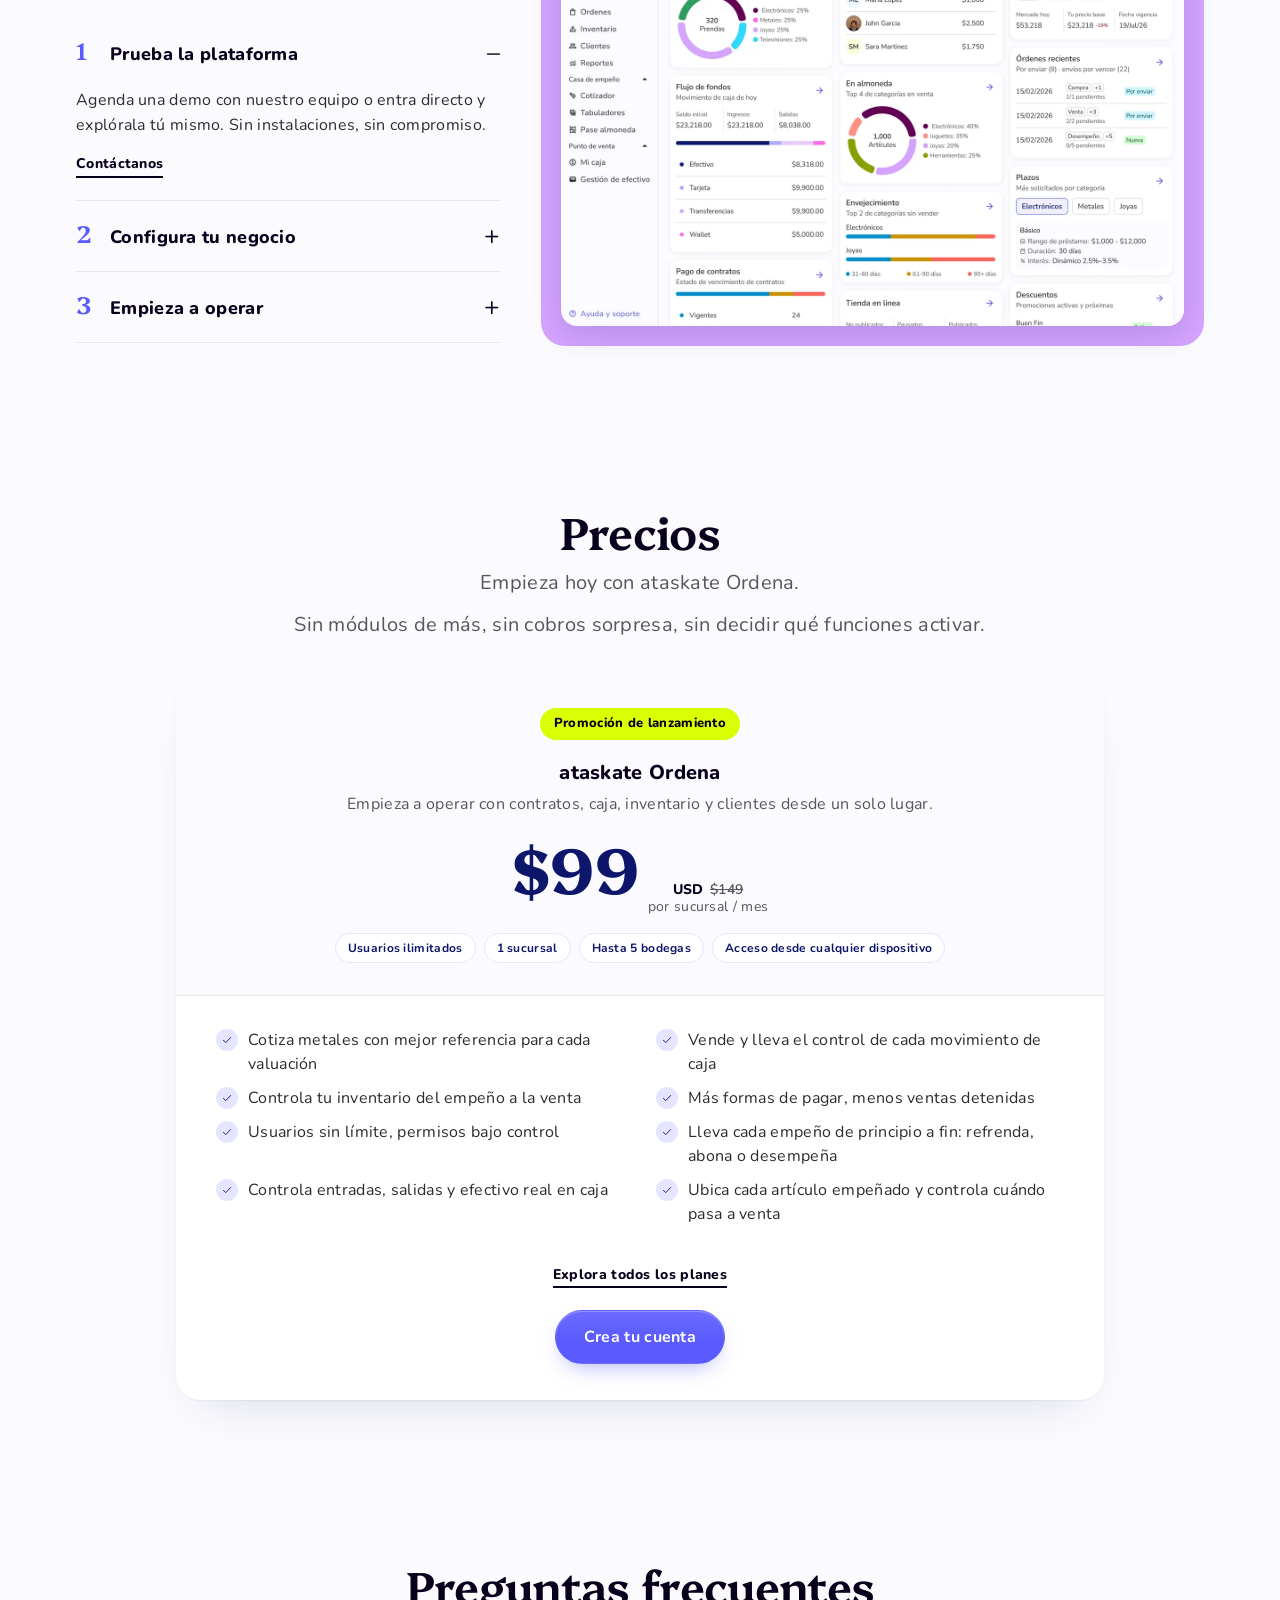
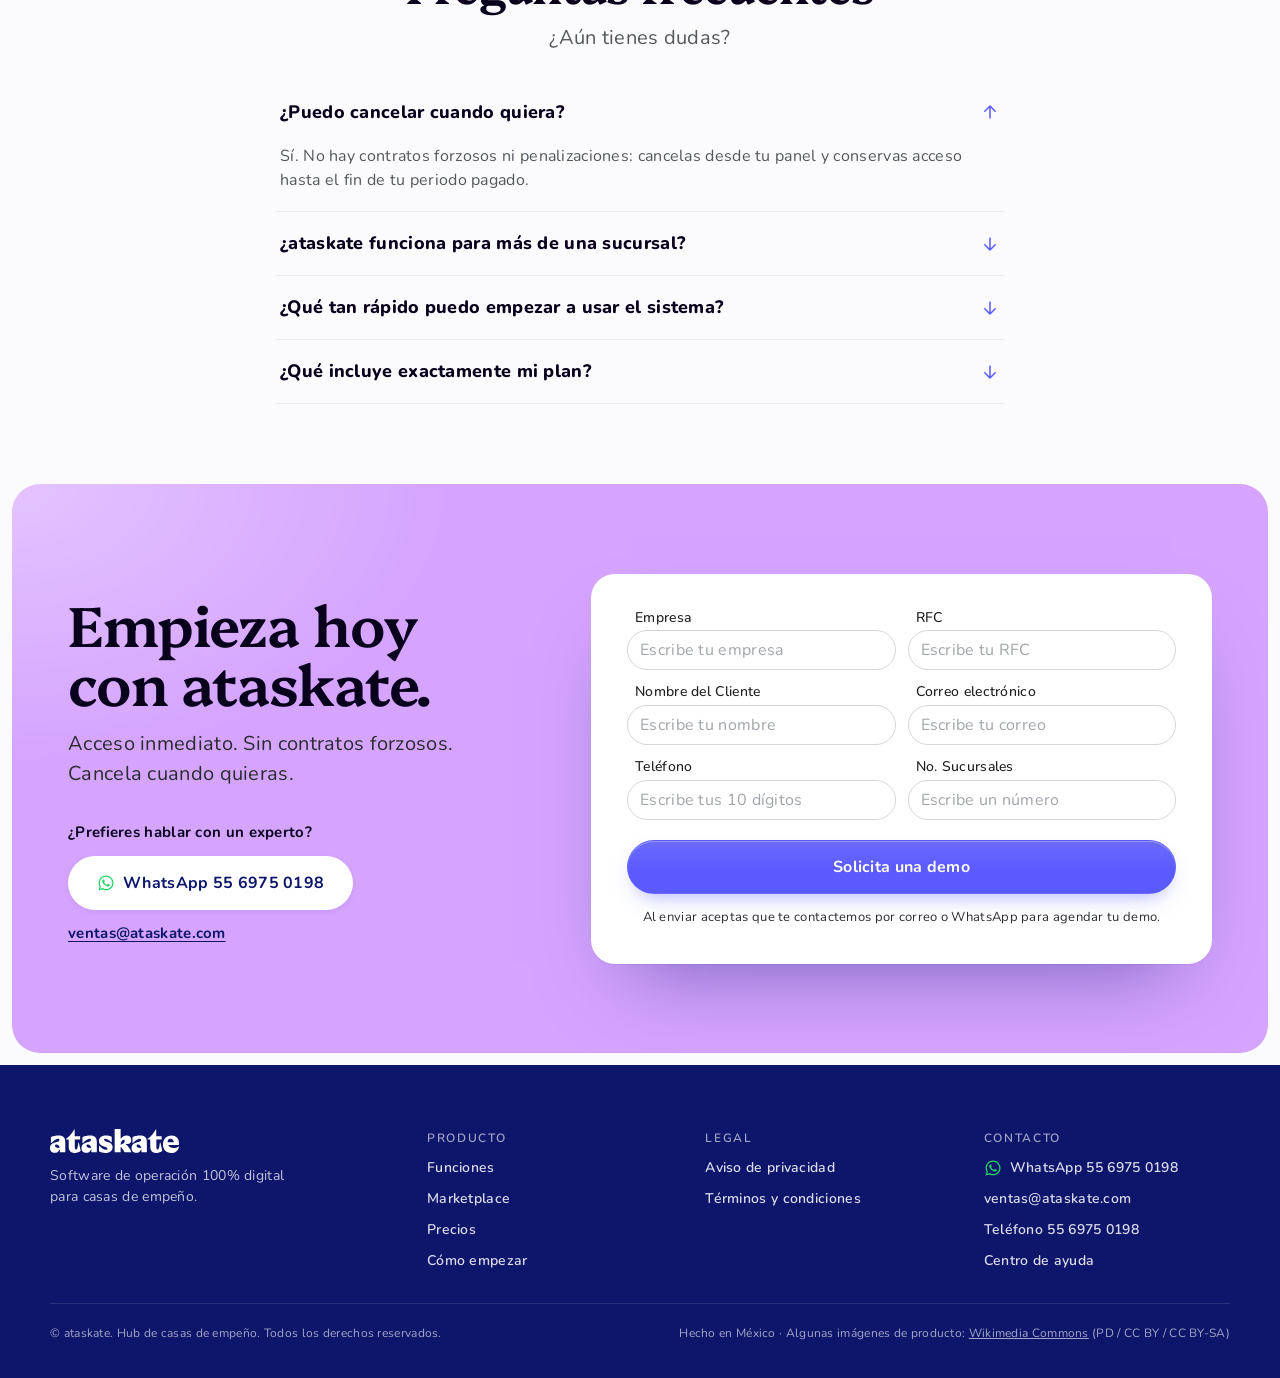
==== commit c4e23a16: "Home: hero solo con las fotos cálidas (sin las moradas), velo oscuro neutro y selector de versiones " ====
--- a/landing/index.html
+++ b/landing/index.html
@@ -5,17 +5,67 @@
       t = l.createElement(r); t.async = 1; t.src = 'https://www.clarity.ms/tag/' + i;
       y = l.getElementsByTagName(r)[0]; y.parentNode.insertBefore(t, y);
     })(window, document, 'clarity', 'script', id);
-  })();</script><link rel="preload" as="image" href="/video/landing-pos-poster.jpg"><link rel="stylesheet" href="/_astro/landing.D-2maoCO.css">
-<link rel="stylesheet" href="/_astro/landing.RTOIWTaR.css">
-<link rel="stylesheet" href="/_astro/landing.hI-PmP3G.css"><script type="module" src="/_astro/hoisted.Dxt5h6Gp.js"></script></head> <body> <a class="skip" href="#main">Saltar al contenido</a>     <header class="mast" data-astro-cid-bcnnqveb> <div class="mast__bar" data-astro-cid-bcnnqveb> <a class="mast__brand" href="#top" aria-label="ataskate — inicio" data-astro-cid-bcnnqveb> <img src="/brand/ataskate-ink.svg" alt="ataskate" width="335" height="62" data-astro-cid-bcnnqveb> </a> <nav class="mast__nav" id="mast-nav" aria-label="Principal" data-astro-cid-bcnnqveb> <a href="#top" data-astro-cid-bcnnqveb>Home</a><a href="/punto-de-venta/" data-astro-cid-bcnnqveb>POS</a><a href="/marketplace/" data-astro-cid-bcnnqveb>Marketplace</a><a href="/planes/" data-astro-cid-bcnnqveb>Precios</a> </nav> <a class="wa wa--mast mast__wa" data-wa="mast" href="https://wa.me/525569750198?text=Hola%2C%20quiero%20m%C3%A1s%20informaci%C3%B3n%20de%20ataskate." target="_blank" rel="noopener" aria-label="Escríbenos por WhatsApp (se abre en otra pestaña)" title="Escríbenos por WhatsApp" data-astro-cid-bcnnqveb data-astro-cid-sbyz6brq><svg viewBox="0 0 24 24" width="22" height="22" fill="currentColor" aria-hidden="true" data-astro-cid-sbyz6brq><path d="M2 22L3.41254 16.8642C2.5409 15.3608 2.08289 13.6567 2.08373 11.9092C2.08624 6.44583 6.55329 2 12.0419 2C14.7053 2.00083 17.2056 3.03333 19.0862 4.90667C20.9659 6.78 22.0008 9.27 22 11.9183C21.9975 17.3825 17.5304 21.8283 12.0419 21.8283C10.3756 21.8275 8.73365 21.4117 7.27924 20.6217L2 22ZM7.52374 18.8275C8.92707 19.6567 10.2668 20.1533 12.0385 20.1542C16.6002 20.1542 20.3162 16.4592 20.3187 11.9167C20.3204 7.365 16.622 3.675 12.0452 3.67333C7.4802 3.67333 3.76673 7.36833 3.76505 11.91C3.76421 13.7642 4.31014 15.1525 5.22699 16.605L4.39052 19.645L7.52374 18.8275ZM17.0582 14.2742C16.9962 14.1708 16.8304 14.1092 16.5809 13.985C16.3322 13.8608 15.1089 13.2617 14.8803 13.1792C14.6526 13.0967 14.4868 13.055 14.3202 13.3033C14.1544 13.5508 13.6771 14.1092 13.5323 14.2742C13.3874 14.4392 13.2417 14.46 12.993 14.3358C12.7444 14.2117 11.9422 13.9508 10.9919 13.1067C10.2525 12.45 9.75266 11.6392 9.6078 11.3908C9.46295 11.1433 9.59273 11.0092 9.71665 10.8858C9.82885 10.775 9.96533 10.5967 10.0901 10.4517C10.2165 10.3083 10.2576 10.205 10.3413 10.0392C10.4242 9.87417 10.3832 9.72917 10.3204 9.605C10.2576 9.48167 9.76019 8.2625 9.55338 7.76667C9.35075 7.28417 9.14561 7.34917 8.99322 7.34167L8.51595 7.33333C8.35016 7.33333 8.08055 7.395 7.8528 7.64333C7.62505 7.89167 6.982 8.49 6.982 9.70917C6.982 10.9283 7.87373 12.1058 7.99765 12.2708C8.12241 12.4358 9.75182 14.9375 12.2478 16.01C12.8415 16.265 13.3054 16.4175 13.6662 16.5317C14.2624 16.72 14.805 16.6933 15.2337 16.63C15.7118 16.5592 16.7057 16.0308 16.9133 15.4525C17.121 14.8733 17.121 14.3775 17.0582 14.2742Z" data-astro-cid-sbyz6brq></path></svg></a>   <a class="mast__login" href="#cta" data-astro-cid-bcnnqveb>Inicia sesión</a> <a class="btn btn--primary btn--sm mast__cta" href="#cta" data-astro-cid-bcnnqveb>Crear cuenta</a> <button class="mast__burger" type="button" data-menu aria-controls="mast-nav" aria-expanded="false" aria-label="Abrir menú" data-astro-cid-bcnnqveb> <span data-astro-cid-bcnnqveb></span><span data-astro-cid-bcnnqveb></span><span data-astro-cid-bcnnqveb></span> </button> </div> </header> <main id="main" data-astro-cid-bcnnqveb> <!-- ============================== HERO ============================== --> <!-- Cinematic hero: the counter footage runs full-bleed behind a left
-         scrim, Shopify-style, with the copy in white on top. --> <section class="hero" id="top" data-astro-cid-bcnnqveb> <div class="hero__bg" aria-hidden="true" data-astro-cid-bcnnqveb>  <picture data-astro-cid-bcnnqveb> <source media="(max-width: 880px)" srcset="/img/hero-mostrador-m.webp" width="1100" height="2257" data-astro-cid-bcnnqveb> <img class="hero__img" src="/img/hero-mostrador.webp" alt="" width="2400" height="1355" fetchpriority="high" decoding="async" data-astro-cid-bcnnqveb> </picture>  <script>
+  })();</script><link rel="preload" as="image" href="/video/landing-pos-poster.jpg"><link rel="stylesheet" href="/_astro/landing.BoADMMM8.css">
+<link rel="stylesheet" href="/_astro/landing.D-2maoCO.css">
+<link rel="stylesheet" href="/_astro/landing.RTOIWTaR.css"><script type="module" src="/_astro/hoisted.Dxt5h6Gp.js"></script></head> <body> <a class="skip" href="#main">Saltar al contenido</a>     <header class="mast" data-astro-cid-bcnnqveb> <div class="mast__bar" data-astro-cid-bcnnqveb> <a class="mast__brand" href="#top" aria-label="ataskate — inicio" data-astro-cid-bcnnqveb> <img src="/brand/ataskate-ink.svg" alt="ataskate" width="335" height="62" data-astro-cid-bcnnqveb> </a> <nav class="mast__nav" id="mast-nav" aria-label="Principal" data-astro-cid-bcnnqveb> <a href="#top" data-astro-cid-bcnnqveb>Home</a><a href="/punto-de-venta/" data-astro-cid-bcnnqveb>POS</a><a href="/marketplace/" data-astro-cid-bcnnqveb>Marketplace</a><a href="/planes/" data-astro-cid-bcnnqveb>Precios</a> </nav> <a class="wa wa--mast mast__wa" data-wa="mast" href="https://wa.me/525569750198?text=Hola%2C%20quiero%20m%C3%A1s%20informaci%C3%B3n%20de%20ataskate." target="_blank" rel="noopener" aria-label="Escríbenos por WhatsApp (se abre en otra pestaña)" title="Escríbenos por WhatsApp" data-astro-cid-bcnnqveb data-astro-cid-sbyz6brq><svg viewBox="0 0 24 24" width="22" height="22" fill="currentColor" aria-hidden="true" data-astro-cid-sbyz6brq><path d="M2 22L3.41254 16.8642C2.5409 15.3608 2.08289 13.6567 2.08373 11.9092C2.08624 6.44583 6.55329 2 12.0419 2C14.7053 2.00083 17.2056 3.03333 19.0862 4.90667C20.9659 6.78 22.0008 9.27 22 11.9183C21.9975 17.3825 17.5304 21.8283 12.0419 21.8283C10.3756 21.8275 8.73365 21.4117 7.27924 20.6217L2 22ZM7.52374 18.8275C8.92707 19.6567 10.2668 20.1533 12.0385 20.1542C16.6002 20.1542 20.3162 16.4592 20.3187 11.9167C20.3204 7.365 16.622 3.675 12.0452 3.67333C7.4802 3.67333 3.76673 7.36833 3.76505 11.91C3.76421 13.7642 4.31014 15.1525 5.22699 16.605L4.39052 19.645L7.52374 18.8275ZM17.0582 14.2742C16.9962 14.1708 16.8304 14.1092 16.5809 13.985C16.3322 13.8608 15.1089 13.2617 14.8803 13.1792C14.6526 13.0967 14.4868 13.055 14.3202 13.3033C14.1544 13.5508 13.6771 14.1092 13.5323 14.2742C13.3874 14.4392 13.2417 14.46 12.993 14.3358C12.7444 14.2117 11.9422 13.9508 10.9919 13.1067C10.2525 12.45 9.75266 11.6392 9.6078 11.3908C9.46295 11.1433 9.59273 11.0092 9.71665 10.8858C9.82885 10.775 9.96533 10.5967 10.0901 10.4517C10.2165 10.3083 10.2576 10.205 10.3413 10.0392C10.4242 9.87417 10.3832 9.72917 10.3204 9.605C10.2576 9.48167 9.76019 8.2625 9.55338 7.76667C9.35075 7.28417 9.14561 7.34917 8.99322 7.34167L8.51595 7.33333C8.35016 7.33333 8.08055 7.395 7.8528 7.64333C7.62505 7.89167 6.982 8.49 6.982 9.70917C6.982 10.9283 7.87373 12.1058 7.99765 12.2708C8.12241 12.4358 9.75182 14.9375 12.2478 16.01C12.8415 16.265 13.3054 16.4175 13.6662 16.5317C14.2624 16.72 14.805 16.6933 15.2337 16.63C15.7118 16.5592 16.7057 16.0308 16.9133 15.4525C17.121 14.8733 17.121 14.3775 17.0582 14.2742Z" data-astro-cid-sbyz6brq></path></svg></a>   <a class="mast__login" href="#cta" data-astro-cid-bcnnqveb>Inicia sesión</a> <a class="btn btn--primary btn--sm mast__cta" href="#cta" data-astro-cid-bcnnqveb>Crear cuenta</a> <button class="mast__burger" type="button" data-menu aria-controls="mast-nav" aria-expanded="false" aria-label="Abrir menú" data-astro-cid-bcnnqveb> <span data-astro-cid-bcnnqveb></span><span data-astro-cid-bcnnqveb></span><span data-astro-cid-bcnnqveb></span> </button> </div> </header> <main id="main" data-astro-cid-bcnnqveb> <!-- ============================== HERO ============================== --> <!-- Cinematic hero: the counter footage runs full-bleed behind a left
+         scrim, Shopify-style, with the copy in white on top. -->  <div class="hv-rail" data-astro-cid-jraopiqq> <button class="hv-tab" type="button" id="hvTab" aria-haspopup="menu" aria-expanded="false" aria-controls="hvMenu" data-astro-cid-jraopiqq>Clic aquí para ver versiones</button> </div> <div class="hv-menu" id="hvMenu" role="menu" aria-labelledby="hvTab" hidden data-astro-cid-jraopiqq> <p class="hv-menu__title" role="presentation" data-astro-cid-jraopiqq>Versiones del hero</p> <button class="hv-item" type="button" role="menuitemradio" aria-checked="true" data-n="1" data-foto="4" data-astro-cid-jraopiqq> <img src="/img/hero-opcion-4-mini.webp" alt="" width="256" height="145" loading="lazy" decoding="async" data-astro-cid-jraopiqq> <span class="hv-item__txt" data-astro-cid-jraopiqq><b data-astro-cid-jraopiqq>1. Dueña con tableta</b><small data-astro-cid-jraopiqq>Atiende desde su tienda</small></span> </button><button class="hv-item" type="button" role="menuitemradio" aria-checked="false" data-n="2" data-foto="5" data-astro-cid-jraopiqq> <img src="/img/hero-opcion-5-mini.webp" alt="" width="256" height="145" loading="lazy" decoding="async" data-astro-cid-jraopiqq> <span class="hv-item__txt" data-astro-cid-jraopiqq><b data-astro-cid-jraopiqq>2. Valuador con lupa</b><small data-astro-cid-jraopiqq>Revisa un reloj en el mostrador</small></span> </button><button class="hv-item" type="button" role="menuitemradio" aria-checked="false" data-n="3" data-foto="6" data-astro-cid-jraopiqq> <img src="/img/hero-opcion-6-mini.webp" alt="" width="256" height="145" loading="lazy" decoding="async" data-astro-cid-jraopiqq> <span class="hv-item__txt" data-astro-cid-jraopiqq><b data-astro-cid-jraopiqq>3. Envío del Marketplace</b><small data-astro-cid-jraopiqq>Empaca una cámara vendida en línea</small></span> </button><button class="hv-item" type="button" role="menuitemradio" aria-checked="false" data-n="4" data-foto="7" data-astro-cid-jraopiqq> <img src="/img/hero-opcion-7-mini.webp" alt="" width="256" height="145" loading="lazy" decoding="async" data-astro-cid-jraopiqq> <span class="hv-item__txt" data-astro-cid-jraopiqq><b data-astro-cid-jraopiqq>4. Entrega en el mostrador</b><small data-astro-cid-jraopiqq>Le da una guitarra a su cliente</small></span> </button> </div> <script>
+  /* el selector va antes del hero en el HTML: se arma cuando el documento ya está completo */
+  function iniciarHeroVersiones() {
+    var tab = document.getElementById('hvTab');
+    var menu = document.getElementById('hvMenu');
+    var items = [].slice.call(menu.querySelectorAll('.hv-item'));
+    var pic = document.querySelector('.hero__bg picture');
+    if (!tab || !menu || !pic) return;
+
+    /* la versión que ya se ve (la que dejó ?hero= antes de pintar) */
+    var q = new URLSearchParams(location.search).get('hero');
+    var actual = { '2': 2, '3': 3, '4': 4, '5': 2, '6': 3, '7': 4 }[q] || 1;
+    var marcar = function (n) { items.forEach(function (b) { b.setAttribute('aria-checked', String(+b.dataset.n === n)); }); };
+    marcar(actual);
+
+    var cerrar = function (foco) {
+      if (menu.hidden) return;
+      menu.hidden = true; tab.setAttribute('aria-expanded', 'false');
+      if (foco) tab.focus();
+    };
+    var abrir = function () {
+      menu.hidden = false; tab.setAttribute('aria-expanded', 'true');
+      (menu.querySelector('[aria-checked="true"]') || items[0]).focus();
+    };
+    var elegir = function (b) {
+      var n = +b.dataset.n, foto = b.dataset.foto;
+      pic.querySelector('source').srcset = '/img/hero-opcion-' + foto + '-m.webp';
+      pic.querySelector('img').src = '/img/hero-opcion-' + foto + '.webp';
+      marcar(n);
+      var u = new URL(location.href);
+      if (n === 1) u.searchParams.delete('hero'); else u.searchParams.set('hero', String(n));
+      history.replaceState(null, '', u.pathname + u.search + u.hash);
+      cerrar(true);
+    };
+
+    tab.addEventListener('click', function () { menu.hidden ? abrir() : cerrar(true); });
+    items.forEach(function (b) { b.addEventListener('click', function () { elegir(b); }); });
+    document.addEventListener('click', function (e) { if (!menu.hidden && !tab.contains(e.target) && !menu.contains(e.target)) cerrar(); });
+    document.addEventListener('keydown', function (e) {
+      if (menu.hidden) return;
+      if (e.key === 'Escape') { cerrar(true); return; }
+      if (['ArrowDown', 'ArrowUp', 'Home', 'End'].indexOf(e.key) < 0 || !menu.contains(document.activeElement)) return;
+      e.preventDefault();
+      var i = items.indexOf(document.activeElement);
+      var j = { ArrowDown: (i + 1) % items.length, ArrowUp: (i - 1 + items.length) % items.length, Home: 0, End: items.length - 1 }[e.key];
+      items[j].focus();
+    });
+  }
+  if (document.readyState === 'loading') document.addEventListener('DOMContentLoaded', iniciarHeroVersiones);
+  else iniciarHeroVersiones();
+</script>  <section class="hero" id="top" data-astro-cid-bcnnqveb> <div class="hero__bg" aria-hidden="true" data-astro-cid-bcnnqveb>  <picture data-astro-cid-bcnnqveb> <source media="(max-width: 880px)" srcset="/img/hero-opcion-4-m.webp" width="1100" height="2281" data-astro-cid-bcnnqveb> <img class="hero__img" src="/img/hero-opcion-4.webp" alt="" width="2400" height="1355" fetchpriority="high" decoding="async" data-astro-cid-bcnnqveb> </picture>  <script>
           (function () {
-            var n = new URLSearchParams(location.search).get('hero');
-            if (!/^[1-7]$/.test(n || '')) return;
+            var q = new URLSearchParams(location.search).get('hero');
+            var n = { '2': 5, '3': 6, '4': 7, '5': 5, '6': 6, '7': 7 }[q];
+            if (!n) return;
             var pic = document.currentScript.previousElementSibling;
             pic.querySelector('source').srcset = '/img/hero-opcion-' + n + '-m.webp';
             pic.querySelector('img').src = '/img/hero-opcion-' + n + '.webp';
-            if (n > 3) pic.closest('.hero').setAttribute('data-tono', 'calido');
           })();
         </script> </div> <div class="hero__scrim" aria-hidden="true" data-astro-cid-bcnnqveb></div> <div class="hero__inner" data-astro-cid-bcnnqveb> <div class="hero__copy" data-astro-cid-bcnnqveb> <p class="hero__eyebrow" data-astro-cid-bcnnqveb><span class="hero__dot" aria-hidden="true" data-astro-cid-bcnnqveb></span>Software para casas de empeño</p> <h1 class="hero__title" data-astro-cid-bcnnqveb>
 Una nueva forma de <em data-astro-cid-bcnnqveb>operar</em> tu casa de empeño
--- a/_astro/landing.BoADMMM8.css
+++ b/_astro/landing.BoADMMM8.css
@@ -0,0 +1 @@
+.hv-rail[data-astro-cid-jraopiqq]{position:fixed;left:0;top:104px;z-index:45}.hv-tab[data-astro-cid-jraopiqq]{box-sizing:border-box;width:18px;margin:0;padding:8px 3px;border:0;border-radius:8px 0 0 8px;writing-mode:vertical-rl;transform:rotate(180deg);background:#e5e5ff;color:#0d166b;cursor:pointer;opacity:.85;font:600 11px/12px Nunito,sans-serif;letter-spacing:.4px;white-space:nowrap;transition:opacity .15s,background .15s}.hv-tab[data-astro-cid-jraopiqq]:hover,.hv-tab[data-astro-cid-jraopiqq]:focus-visible,.hv-tab[data-astro-cid-jraopiqq][aria-expanded=true]{opacity:1}.hv-tab[data-astro-cid-jraopiqq][aria-expanded=true]{background:#0d166b;color:#fff}.hv-tab[data-astro-cid-jraopiqq]:focus-visible{outline:2px solid #5a5aff;outline-offset:2px;border-radius:8px 0 0 8px}.hv-menu[data-astro-cid-jraopiqq]{position:fixed;left:26px;top:104px;z-index:46;box-sizing:border-box;width:min(320px,calc(100vw - 38px));max-height:calc(100vh - 120px);overflow-y:auto;margin:0;padding:8px 0;border-radius:16px;background:#fff;box-shadow:0 10px 60px #00000040;font-family:Nunito,sans-serif;text-align:left}.hv-menu[data-astro-cid-jraopiqq][hidden]{display:none}.hv-menu__title[data-astro-cid-jraopiqq]{margin:0;padding:8px 16px 6px;font-size:12px;line-height:1.2;font-weight:600;color:#54575c}.hv-item[data-astro-cid-jraopiqq]{display:flex;align-items:center;gap:12px;width:100%;padding:8px 16px;border:0;background:transparent;text-align:left;cursor:pointer;transition:background .15s}.hv-item[data-astro-cid-jraopiqq] img[data-astro-cid-jraopiqq]{flex:none;width:72px;height:41px;object-fit:cover;border-radius:6px}.hv-item__txt[data-astro-cid-jraopiqq]{display:flex;flex-direction:column;gap:2px;min-width:0}.hv-item[data-astro-cid-jraopiqq] b[data-astro-cid-jraopiqq]{font-size:14px;line-height:1.2;font-weight:400;color:#2a2c2f}.hv-item[data-astro-cid-jraopiqq] small[data-astro-cid-jraopiqq]{font-size:12px;line-height:1.2;color:#54575c}.hv-item[data-astro-cid-jraopiqq]:hover,.hv-item[data-astro-cid-jraopiqq]:focus-visible{background:#f0f0ff}.hv-item[data-astro-cid-jraopiqq]:focus-visible{outline:2px solid #5a5aff;outline-offset:-2px;border-radius:0}.hv-item[data-astro-cid-jraopiqq][aria-checked=true] b[data-astro-cid-jraopiqq]{font-weight:700;color:#0d166b}.hv-item[data-astro-cid-jraopiqq][aria-checked=true] small[data-astro-cid-jraopiqq]:after{content:" · estás viendo esta";color:#0d166b}.hv-item[data-astro-cid-jraopiqq][aria-checked=true] img[data-astro-cid-jraopiqq]{box-shadow:0 0 0 2px #5a5aff}@media (max-width: 720px){.hv-rail[data-astro-cid-jraopiqq],.hv-menu[data-astro-cid-jraopiqq]{top:96px}.hv-tab[data-astro-cid-jraopiqq]{width:14px;padding:8px 1px;font-size:10px}.hv-menu[data-astro-cid-jraopiqq]{left:20px;width:min(320px,calc(100vw - 32px))}}@media (prefers-reduced-motion: reduce){.hv-tab[data-astro-cid-jraopiqq],.hv-item[data-astro-cid-jraopiqq]{transition:none}}@media print{.hv-rail[data-astro-cid-jraopiqq],.hv-menu[data-astro-cid-jraopiqq]{display:none}}.sr-only[data-astro-cid-bcnnqveb]{position:absolute;width:1px;height:1px;padding:0;margin:-1px;overflow:hidden;clip-path:inset(50%);white-space:nowrap}.nowrap[data-astro-cid-bcnnqveb]{white-space:nowrap}.section[data-astro-cid-bcnnqveb]{max-width:1180px;margin-inline:auto;padding:80px 26px}.section--tight[data-astro-cid-bcnnqveb]{padding-block:80px 16px}.fx[data-astro-cid-bcnnqveb]{padding-block:104px 48px}.head[data-astro-cid-bcnnqveb]{display:flex;flex-direction:column;gap:12px;max-width:680px}.head--center[data-astro-cid-bcnnqveb]{max-width:none;align-items:center;text-align:center}.eyebrow[data-astro-cid-bcnnqveb]{font-family:var(--font-display);font-size:clamp(30px,3.5vw,48px);font-weight:600;line-height:1.12;letter-spacing:-.015em;color:var(--ink);text-wrap:balance}.h2[data-astro-cid-bcnnqveb]{font-family:var(--font-display);font-weight:600;font-size:clamp(26px,3vw,38px);line-height:1.16;letter-spacing:-.015em;color:var(--ink);text-wrap:pretty}.grad[data-astro-cid-bcnnqveb]{color:var(--indigo);background:linear-gradient(92deg,#5a5aff,#9a5aff 48%,#ff6ae8);-webkit-background-clip:text;background-clip:text;-webkit-text-fill-color:transparent}.lede[data-astro-cid-bcnnqveb]{font-size:20px;line-height:1.5;color:var(--caption);text-wrap:pretty;max-width:60ch}.net__copy[data-astro-cid-bcnnqveb] .h2[data-astro-cid-bcnnqveb]{font-family:var(--font-display);font-weight:600;letter-spacing:0}.link-underline[data-astro-cid-bcnnqveb]{align-self:flex-start;font-size:16px;font-weight:800;color:var(--ink);border-bottom:2px solid var(--ink);padding-bottom:2px;transition:color .12s,border-color .12s}.link-underline--sm[data-astro-cid-bcnnqveb]{font-size:14px}.link-underline[data-astro-cid-bcnnqveb]:hover{color:var(--indigo);border-bottom-color:var(--indigo)}.pill[data-astro-cid-bcnnqveb]{display:inline-flex;align-items:center;padding:6px 16px;border-radius:100px;font-family:var(--font-display);font-weight:600;font-size:13px;white-space:nowrap;box-shadow:0 2px 10px #0d166b1a;pointer-events:none;animation:pillDrift 7s ease-in-out infinite}.pill--ink[data-astro-cid-bcnnqveb]{background:#fff;color:var(--navy)}.pill--lemon[data-astro-cid-bcnnqveb]{background:var(--lemon-200);color:var(--ink)}.pill--pink[data-astro-cid-bcnnqveb]{background:var(--pink-200);color:var(--ink)}.pill--pink-soft[data-astro-cid-bcnnqveb]{background:var(--pink-100);color:var(--ink)}.pill--offset[data-astro-cid-bcnnqveb]{margin-left:26px}.tfx[data-astro-cid-bcnnqveb]{opacity:0;transform:translateY(14px);transition:opacity .65s ease,transform .65s cubic-bezier(.22,.61,.36,1);transition-delay:var(--fd, 0s)}.tfx[data-astro-cid-bcnnqveb].tfx-in{opacity:1;transform:none}@keyframes pillDrift{0%,to{transform:translateY(0) rotate(-2deg)}50%{transform:translateY(-12px) rotate(2deg)}}@keyframes floaty{0%,to{transform:translateY(0)}50%{transform:translateY(-14px)}}.mast__burger[data-astro-cid-bcnnqveb]{display:none;flex:0 0 auto;width:40px;height:40px;margin-left:auto;border-radius:100px;align-items:center;justify-content:center;flex-direction:column;gap:4px}.mast__burger[data-astro-cid-bcnnqveb] span[data-astro-cid-bcnnqveb]{display:block;width:18px;height:2px;border-radius:2px;background:var(--ink);transition:transform .18s,opacity .18s}.mast__burger[data-astro-cid-bcnnqveb][aria-expanded=true] span[data-astro-cid-bcnnqveb]:nth-child(1){transform:translateY(6px) rotate(45deg)}.mast__burger[data-astro-cid-bcnnqveb][aria-expanded=true] span[data-astro-cid-bcnnqveb]:nth-child(2){opacity:0}.mast__burger[data-astro-cid-bcnnqveb][aria-expanded=true] span[data-astro-cid-bcnnqveb]:nth-child(3){transform:translateY(-6px) rotate(-45deg)}.hero[data-astro-cid-bcnnqveb]{position:relative;margin:12px 12px 0;border-radius:28px;overflow:hidden;isolation:isolate;background:var(--ink);min-height:clamp(600px,calc(100svh - 100px),820px);display:flex}.hero__bg[data-astro-cid-bcnnqveb]{position:absolute;inset:0;overflow:hidden}.hero__img[data-astro-cid-bcnnqveb]{position:absolute;inset:0;width:100%;height:100%;object-fit:cover;object-position:45% 6%;display:block;transform-origin:60% 30%;animation:heroZoom 14s cubic-bezier(.22,.61,.36,1) both}@keyframes heroZoom{0%{transform:scale(1.08)}to{transform:scale(1)}}.hero__scrim[data-astro-cid-bcnnqveb]{position:absolute;inset:0;background:linear-gradient(90deg,#120c08b3,#120c087a 30%,#120c0824 52%,#120c0800 64%),linear-gradient(180deg,#120c0800 55%,#120c084d)}.hero[data-astro-cid-bcnnqveb]:after{content:"";position:absolute;inset:0;border-radius:inherit;box-shadow:inset 0 0 0 1px #ffffff24;pointer-events:none;z-index:3}.hero__inner[data-astro-cid-bcnnqveb]{position:relative;z-index:2;width:100%;display:flex;align-items:flex-end;justify-content:space-between;gap:32px;padding:clamp(40px,5vw,72px) clamp(24px,4.5vw,72px)}.hero__copy[data-astro-cid-bcnnqveb]{display:flex;flex-direction:column;gap:22px;align-items:flex-start;max-width:720px}.hero__eyebrow[data-astro-cid-bcnnqveb]{display:inline-flex;align-items:center;gap:10px;padding:7px 14px 7px 10px;border-radius:100px;background:#ffffffe6;-webkit-backdrop-filter:blur(14px) saturate(150%);backdrop-filter:blur(14px) saturate(150%);box-shadow:0 10px 26px -14px #09001c99,inset 0 0 0 1px #ffffffb3;font-family:var(--font-sans);font-size:14px;font-weight:700;letter-spacing:.2px;color:var(--navy)}.hero__dot[data-astro-cid-bcnnqveb]{width:10px;height:10px;border-radius:50%;background:var(--lemon-200);box-shadow:inset 0 0 0 1.5px #0d166b59}.hero__title[data-astro-cid-bcnnqveb]{font-family:var(--font-display);font-weight:600;font-size:clamp(40px,5vw,76px);line-height:1.12;letter-spacing:-.025em;color:#fff;text-wrap:balance;text-shadow:0 2px 28px rgba(9,0,28,.55),0 1px 3px rgba(9,0,28,.45)}.hero__title[data-astro-cid-bcnnqveb] em[data-astro-cid-bcnnqveb]{font-style:normal;position:relative;z-index:0;display:inline-block;padding:0 .22em;color:var(--ink);text-shadow:none}.hero__title[data-astro-cid-bcnnqveb] em[data-astro-cid-bcnnqveb]:before{content:"";position:absolute;z-index:-1;left:0;right:0;top:var(--pill-top, .19em);bottom:var(--pill-bottom, -.17em);border-radius:100px;background:var(--lemon-200)}.hero__lede[data-astro-cid-bcnnqveb]{font-size:clamp(19px,1.6vw,22px);font-weight:600;line-height:1.5;color:#fff;max-width:44ch;text-shadow:0 1px 2px rgba(9,0,28,.6),0 2px 18px rgba(9,0,28,.75);text-wrap:pretty}.hero__actions[data-astro-cid-bcnnqveb]{display:flex;gap:12px;flex-wrap:wrap}.hero__ghost[data-astro-cid-bcnnqveb]{color:#fff;background:#ffffff1f;border-color:#fff6;-webkit-backdrop-filter:blur(12px);backdrop-filter:blur(12px)}.hero__ghost[data-astro-cid-bcnnqveb]:hover{background:#ffffff38;border-color:#fff;transform:translateY(-1px)}.hero__proof[data-astro-cid-bcnnqveb]{list-style:none;margin:4px 0 0;padding:0;display:flex;flex-wrap:wrap;gap:10px 22px}.hero__proof[data-astro-cid-bcnnqveb] li[data-astro-cid-bcnnqveb]{display:inline-flex;align-items:center;gap:8px;font-size:15px;font-weight:700;color:#fff;text-shadow:0 1px 2px rgba(9,0,28,.65),0 2px 14px rgba(9,0,28,.75)}.hero__proof[data-astro-cid-bcnnqveb] svg[data-astro-cid-bcnnqveb]{filter:drop-shadow(0 1px 2px rgba(9,0,28,.6))}.hero__proof[data-astro-cid-bcnnqveb] svg[data-astro-cid-bcnnqveb]{flex:none;color:var(--lemon-200)}.hero__badge[data-astro-cid-bcnnqveb]{flex:none;margin:0;display:inline-flex;align-items:center;gap:10px;padding:8px 16px 8px 8px;border-radius:100px;background:#ffffffd6;-webkit-backdrop-filter:blur(14px) saturate(150%);backdrop-filter:blur(14px) saturate(150%);box-shadow:0 12px 30px -14px #09001c99,inset 0 0 0 1px #ffffffb3;font-size:14px;font-weight:700;color:var(--navy);animation:badgeFloat 7s ease-in-out infinite}.hero__badge-ico[data-astro-cid-bcnnqveb]{width:28px;height:28px;border-radius:50%;display:inline-flex;align-items:center;justify-content:center;background:var(--lemon-200);color:var(--ink)}@keyframes badgeFloat{0%,to{transform:translateY(0)}50%{transform:translateY(-6px)}}.vidslot[data-astro-cid-bcnnqveb]{position:absolute;inset:0;z-index:1}.vid[data-astro-cid-bcnnqveb]{position:absolute;inset:0;border-radius:0 24px 24px 0;overflow:hidden;background:var(--ink)}.vid__el[data-astro-cid-bcnnqveb]{width:100%;height:100%;object-fit:cover}.vid[data-astro-cid-bcnnqveb].is-flying{position:fixed;inset:0 auto auto 0;z-index:1;pointer-events:none;will-change:transform,width,height}.fx__drop[data-astro-cid-bcnnqveb]{position:absolute;inset:0;pointer-events:none}.fx__bar[data-astro-cid-bcnnqveb]{display:flex;align-items:center;justify-content:flex-end;gap:16px;margin-top:24px}.fx__bar[data-astro-cid-bcnnqveb]:has(.fx__nav[hidden]){display:none}.fx__nav[data-astro-cid-bcnnqveb]{display:flex;gap:10px}.fx__nav[data-astro-cid-bcnnqveb][hidden]{display:none}.rail-btn[data-astro-cid-bcnnqveb]{width:44px;height:44px;border-radius:100px;display:inline-flex;align-items:center;justify-content:center;box-shadow:inset 0 0 0 1.5px var(--line);color:var(--placeholder);transition:background-color .12s,color .12s,box-shadow .12s}.rail-btn--on[data-astro-cid-bcnnqveb]{box-shadow:inset 0 0 0 1.5px var(--ink);color:var(--ink)}.rail-btn[data-astro-cid-bcnnqveb]:hover:not(:disabled){background:var(--purple-50);color:var(--navy)}.rail-btn[data-astro-cid-bcnnqveb]:disabled{cursor:default;box-shadow:inset 0 0 0 1.5px var(--line);color:var(--placeholder)}.fx__rail[data-astro-cid-bcnnqveb]{display:grid;grid-template-columns:1.5fr 1fr 1fr;gap:16px;margin-top:24px;align-items:stretch;transition:grid-template-columns .55s cubic-bezier(.2,.7,.3,1)}@media (min-width: 981px){.fx__rail[data-astro-cid-bcnnqveb][data-exp="1"]{grid-template-columns:1fr 1.5fr 1fr}.fx__rail[data-astro-cid-bcnnqveb][data-exp="2"]{grid-template-columns:1fr 1fr 1.5fr}}.fx__card[data-astro-cid-bcnnqveb]{position:relative;display:flex;flex-direction:column;min-width:0;min-height:480px;border-radius:16px;background:#fff;box-shadow:var(--shadow-card);overflow:hidden;transition:background-color .45s ease}.fx__card[data-astro-cid-bcnnqveb].is-exp{background:var(--lila-200)}.fx__stage[data-astro-cid-bcnnqveb]{flex:1;display:flex;align-items:center;justify-content:center;position:relative;min-height:300px;border-radius:16px 16px 0 0;overflow:hidden;background:var(--purple-10)}.fx__card--lead[data-astro-cid-bcnnqveb] .fx__stage[data-astro-cid-bcnnqveb]{background:var(--lila-200) url(/video/landing-pos-poster.jpg) center / cover no-repeat}.fx__media[data-astro-cid-bcnnqveb]{position:absolute;inset:0;width:100%;height:100%;object-fit:cover;pointer-events:none}.fx__pills[data-astro-cid-bcnnqveb]{position:absolute;top:28px;right:28px;z-index:2;display:flex;flex-direction:column;align-items:flex-start;gap:4px}.fx__pills[data-astro-cid-bcnnqveb] .pill--offset[data-astro-cid-bcnnqveb]{margin-left:22px}.fx__body[data-astro-cid-bcnnqveb]{padding:22px 28px 26px;display:flex;flex-direction:column;gap:10px}.fx__name[data-astro-cid-bcnnqveb]{align-self:flex-start;font-size:17px;font-weight:800;color:var(--ink);border-bottom:2px solid var(--ink);padding-bottom:3px}.fx__name--lg[data-astro-cid-bcnnqveb]{font-size:19px}.fx__meta[data-astro-cid-bcnnqveb]{display:flex;justify-content:space-between;gap:24px;flex-wrap:wrap}.fx__meta[data-astro-cid-bcnnqveb] p[data-astro-cid-bcnnqveb]{font-size:14px;line-height:1.5;color:var(--body);max-width:300px}.fx__tag[data-astro-cid-bcnnqveb]{font-size:14px;font-weight:700;color:var(--ink);white-space:nowrap;transition:opacity .25s ease}.fx__card[data-astro-cid-bcnnqveb]:not(.is-exp) .fx__tag[data-astro-cid-bcnnqveb]{opacity:0}.fx__desc[data-astro-cid-bcnnqveb]{font-size:14px;line-height:1.5;color:var(--caption)}.suite[data-astro-cid-bcnnqveb]{position:relative;max-width:1180px;margin-inline:auto;padding:clamp(56px,6vw,84px) 26px 0}.suite[data-astro-cid-bcnnqveb]>[data-astro-cid-bcnnqveb]{position:relative;z-index:1}.intro[data-astro-cid-bcnnqveb]{padding:clamp(8px,1.5vw,20px) 0 clamp(40px,5vw,72px)}.suite[data-astro-cid-bcnnqveb] .intro__head[data-astro-cid-bcnnqveb]{margin-inline:auto;max-width:1000px;padding:0;gap:0}.intro__title[data-astro-cid-bcnnqveb]{font-size:clamp(36px,4.8vw,68px);line-height:1.04;letter-spacing:-.022em;max-width:1000px}.intro__sub[data-astro-cid-bcnnqveb]{margin-top:clamp(14px,1.6vw,22px);font-size:clamp(18px,1.55vw,23px);max-width:700px}.intro__cta[data-astro-cid-bcnnqveb]{margin-top:clamp(24px,2.6vw,36px)}.intro__cards[data-astro-cid-bcnnqveb]{display:flex;justify-content:center;align-items:center;gap:clamp(16px,2.2vw,30px);margin-top:clamp(44px,5.5vw,76px)}.icard[data-astro-cid-bcnnqveb]{position:relative;margin:0;flex:none;width:clamp(232px,25.5vw,362px);aspect-ratio:362 / 512;border-radius:28px;overflow:hidden;background:var(--purple-50);box-shadow:0 26px 60px #0d166b29;transition:transform .55s cubic-bezier(.2,.8,.2,1),box-shadow .55s ease}.icard--1[data-astro-cid-bcnnqveb]{width:clamp(258px,28.2vw,400px)}.icard[data-astro-cid-bcnnqveb]:hover{transform:translateY(-8px);box-shadow:0 34px 70px #0d166b33}.icard[data-astro-cid-bcnnqveb] img[data-astro-cid-bcnnqveb]{position:absolute;inset:0;width:100%;height:100%;object-fit:cover;display:block}@media (max-width: 760px){.intro__cards[data-astro-cid-bcnnqveb]{justify-content:flex-start;align-items:stretch;overflow-x:auto;scroll-snap-type:x mandatory;scrollbar-width:none;margin-inline:-26px;padding:8px 26px 28px}.intro__cards[data-astro-cid-bcnnqveb]::-webkit-scrollbar{display:none}.icard[data-astro-cid-bcnnqveb],.icard--1[data-astro-cid-bcnnqveb]{width:min(78vw,340px);scroll-snap-align:center}}.suite__kicker[data-astro-cid-bcnnqveb]{display:flex;flex-direction:column;gap:4px;margin:clamp(30px,3.5vw,44px) 0 16px}.mkt-hero[data-astro-cid-bcnnqveb]{display:flex;flex-direction:column;align-items:center;gap:clamp(44px,5vw,72px);margin-top:0;padding:0 0 80px}.mkt-hero[data-astro-cid-bcnnqveb] .suite__kicker[data-astro-cid-bcnnqveb]{margin:0;gap:10px}.mkt-hero[data-astro-cid-bcnnqveb] .suite__kicker[data-astro-cid-bcnnqveb] .btn[data-astro-cid-bcnnqveb]{margin-top:14px}.mkt-hero__art[data-astro-cid-bcnnqveb]{width:100vw;margin-left:calc(50% - 50vw);margin-right:calc(50% - 50vw);border-radius:0;overflow:hidden}.mkt-hero__art[data-astro-cid-bcnnqveb] img[data-astro-cid-bcnnqveb]{width:100%;height:auto;display:block}@media (max-width: 720px){.mkt-hero__art[data-astro-cid-bcnnqveb] img[data-astro-cid-bcnnqveb]{height:clamp(240px,64vw,320px);object-fit:cover;object-position:50% 40%}}.suite__kicker[data-astro-cid-bcnnqveb] p[data-astro-cid-bcnnqveb]{font-size:20px;line-height:1.5;color:var(--caption);text-wrap:pretty;max-width:60ch}.hl[data-astro-cid-bcnnqveb]{position:relative}.hl__track[data-astro-cid-bcnnqveb]{display:flex;gap:16px;overflow-x:auto;scroll-snap-type:x mandatory;scrollbar-width:none;margin-inline:calc(50% - 50vw);padding:4px max(26px,calc(50vw - 50%));scroll-padding-inline:max(26px,calc(50vw - 50%))}.hl__track[data-astro-cid-bcnnqveb]::-webkit-scrollbar{display:none}.hl__card[data-astro-cid-bcnnqveb]{flex:0 0 min(520px,86%);scroll-snap-align:center;display:flex;flex-direction:column;border-radius:20px;overflow:hidden;background:linear-gradient(135deg,#ffc6f629,#ffffff0d 45%),#ffffff8c;-webkit-backdrop-filter:blur(18px) saturate(1.5);backdrop-filter:blur(18px) saturate(1.5);border:1px solid rgba(255,255,255,.75);box-shadow:0 8px 28px #0d166b12,inset 0 1px #ffffffe6}.hl__media[data-astro-cid-bcnnqveb]{aspect-ratio:16 / 10;overflow:hidden;background:#f0f1f3}.hl__media[data-astro-cid-bcnnqveb] img[data-astro-cid-bcnnqveb]{width:100%;height:100%;object-fit:cover;object-position:top;display:block}.hl__media--product[data-astro-cid-bcnnqveb] img[data-astro-cid-bcnnqveb]{object-fit:contain;object-position:center;padding:9%;mix-blend-mode:multiply}.hl__body[data-astro-cid-bcnnqveb]{display:flex;flex-direction:column;gap:8px;padding:22px 26px 26px}.hl__card--feature[data-astro-cid-bcnnqveb]{flex:0 0 min(720px,92%);display:grid;grid-template-columns:minmax(0,.85fr) minmax(0,1.15fr);align-items:center}.hl__body--side[data-astro-cid-bcnnqveb]{padding:28px 8px 28px 28px}.net[data-astro-cid-bcnnqveb]{margin:0 12px;border-radius:24px;overflow:hidden;background:#fff;box-shadow:var(--shadow-card);display:grid;grid-template-columns:minmax(0,1.05fr) minmax(0,.95fr);align-items:center;gap:clamp(16px,2.5vw,40px);padding:clamp(48px,5vw,72px) clamp(28px,4.5vw,56px)}.net__globe[data-astro-cid-bcnnqveb]{position:relative;aspect-ratio:10 / 9;max-width:780px;width:100%;align-self:end;margin-left:calc(-1*clamp(28px,4.5vw,56px));margin-bottom:calc(-1*clamp(48px,5vw,72px))}.net__pop[data-astro-cid-bcnnqveb]{position:absolute;left:0;top:0;transform:translate(-50%,-118%) scale(.85);display:flex;flex-direction:column;gap:1px;padding:9px 13px;border-radius:11px;background:#ffffffc7;-webkit-backdrop-filter:blur(12px) saturate(1.4);backdrop-filter:blur(12px) saturate(1.4);border:1px solid rgba(255,255,255,.85);box-shadow:0 10px 26px #0d166b29;pointer-events:none;opacity:0;transition:opacity .32s ease,transform .42s cubic-bezier(.175,.885,.32,1.275);white-space:nowrap}.net__pop[data-astro-cid-bcnnqveb].is-on{opacity:1;transform:translate(-50%,-128%) scale(1)}.net__pop[data-astro-cid-bcnnqveb]:after{content:"";position:absolute;left:50%;bottom:-5px;width:10px;height:10px;transform:translate(-50%) rotate(45deg);background:#ffffffd1;border-right:1px solid rgba(255,255,255,.85);border-bottom:1px solid rgba(255,255,255,.85)}.net__pop[data-astro-cid-bcnnqveb] b[data-astro-cid-bcnnqveb]{font-size:12.5px;font-weight:800;color:var(--navy);line-height:1.3}.net__pop[data-astro-cid-bcnnqveb] span[data-astro-cid-bcnnqveb]{font-size:11.5px;color:var(--caption);line-height:1.3}.net__pop[data-astro-cid-bcnnqveb][hidden]{display:none}.net__globe[data-astro-cid-bcnnqveb] canvas[data-astro-cid-bcnnqveb]{position:absolute;inset:0;width:100%;height:100%}.net__chip[data-astro-cid-bcnnqveb]{position:absolute;left:4%;bottom:9%;display:inline-flex;align-items:center;gap:9px;padding:10px 16px;border-radius:12px;background:#ffffffb3;-webkit-backdrop-filter:blur(14px) saturate(1.4);backdrop-filter:blur(14px) saturate(1.4);border:1px solid rgba(255,255,255,.8);box-shadow:0 8px 24px #0d166b1f;font-size:13px;font-weight:700;color:var(--navy);max-width:78%;line-height:1.35}.net__zoom[data-astro-cid-bcnnqveb]{position:absolute;right:5%;bottom:9%;width:46px;height:46px;border-radius:50%;display:inline-flex;align-items:center;justify-content:center;background:#ffffffc7;-webkit-backdrop-filter:blur(12px) saturate(1.4);backdrop-filter:blur(12px) saturate(1.4);border:1px solid rgba(255,255,255,.85);box-shadow:0 8px 24px #0d166b29;color:var(--navy);font-size:26px;font-weight:600;line-height:1;cursor:pointer;transition:transform .15s ease,background-color .15s ease}.net__zoom[data-astro-cid-bcnnqveb]:hover{background:#fff;transform:scale(1.06)}.net__zoom[data-astro-cid-bcnnqveb][aria-pressed=true] span[data-astro-cid-bcnnqveb]{display:inline-block;transform:translateY(-2px)}.net__pulse[data-astro-cid-bcnnqveb]{flex:0 0 auto;width:9px;height:9px;border-radius:50%;background:var(--indigo);box-shadow:0 0 #5a5aff73;animation:netPulse 2.2s ease-out infinite}@keyframes netPulse{0%{box-shadow:0 0 #5a5aff73}to{box-shadow:0 0 0 12px #5a5aff00}}.net__copy[data-astro-cid-bcnnqveb]{display:flex;flex-direction:column;gap:16px;align-items:flex-start;max-width:460px}.ben__grid[data-astro-cid-bcnnqveb]{display:grid;grid-template-columns:repeat(2,minmax(0,1fr));gap:16px 48px}.ben__card[data-astro-cid-bcnnqveb]{display:flex;flex-direction:column;border-radius:16px;background:#fff;box-shadow:var(--shadow-card);overflow:hidden}.ben__media[data-astro-cid-bcnnqveb]{width:100%;height:auto;aspect-ratio:1100 / 738;object-fit:cover;display:block}.ben__media--stage[data-astro-cid-bcnnqveb]{display:flex;align-items:center;justify-content:center;background:var(--purple-10);box-shadow:inset 0 -1px 0 var(--line-soft)}.ben__ico[data-astro-cid-bcnnqveb]{width:96px;height:96px;border-radius:24px;background:var(--purple-50);display:inline-flex;align-items:center;justify-content:center;color:var(--indigo)}.ben__body[data-astro-cid-bcnnqveb]{display:flex;flex-direction:column;gap:8px;padding:20px 24px 24px}.ben__title[data-astro-cid-bcnnqveb]{font-size:18px;font-weight:800;color:var(--ink)}.ben__desc[data-astro-cid-bcnnqveb]{font-size:14px;line-height:1.5;color:var(--caption)}.pain[data-astro-cid-bcnnqveb]{display:grid;grid-template-columns:repeat(2,minmax(0,1fr));gap:16px;margin-top:32px}.pain__card[data-astro-cid-bcnnqveb]{border-radius:16px;background:#fff;box-shadow:var(--shadow-card);padding:28px;display:flex;flex-direction:column;gap:12px}.pain__quote[data-astro-cid-bcnnqveb]{font-family:var(--font-display);font-weight:600;font-size:22px;line-height:1.3;color:var(--ink);text-wrap:pretty}.pain__fix[data-astro-cid-bcnnqveb]{display:flex;align-items:flex-start;gap:10px;font-size:14px;line-height:1.5;color:var(--body)}.pain__ico[data-astro-cid-bcnnqveb]{color:var(--ok-icon);flex:0 0 auto;margin-top:1px}.start__grid[data-astro-cid-bcnnqveb]{display:grid;grid-template-columns:minmax(0,.78fr) minmax(0,1.22fr);gap:clamp(28px,3.2vw,52px);align-items:center}.start__copy[data-astro-cid-bcnnqveb]{display:flex;flex-direction:column;gap:18px;align-items:flex-start}.start__sub[data-astro-cid-bcnnqveb]{font-size:20px;line-height:1.5;color:var(--caption);text-wrap:pretty;max-width:60ch;margin:-14px 0 0}.acc[data-astro-cid-bcnnqveb]{display:flex;flex-direction:column;width:100%;margin-top:12px}.acc__item[data-astro-cid-bcnnqveb]{border-bottom:1px solid var(--line-soft)}.acc__h[data-astro-cid-bcnnqveb]{font:inherit;margin:0}.acc__btn[data-astro-cid-bcnnqveb]{width:100%;display:flex;align-items:center;justify-content:space-between;gap:16px;padding:20px 0;text-align:left;font-size:18px;font-weight:800;letter-spacing:.3px;color:var(--ink)}.acc__btn--faq[data-astro-cid-bcnnqveb]{padding:18px 4px}.acc__label[data-astro-cid-bcnnqveb]{display:flex;align-items:baseline;gap:14px;min-width:0}.acc__num[data-astro-cid-bcnnqveb]{flex:0 0 auto;font-family:var(--font-display);font-weight:600;font-size:24px;line-height:1;color:var(--indigo);min-width:20px}.acc__sign[data-astro-cid-bcnnqveb]{flex:0 0 auto;font-weight:400;font-size:26px;line-height:1;color:var(--ink)}.acc__chev[data-astro-cid-bcnnqveb]{flex:0 0 auto;color:var(--indigo);transition:transform .2s}.acc__btn[data-astro-cid-bcnnqveb][aria-expanded=true] .acc__chev[data-astro-cid-bcnnqveb]{transform:rotate(180deg)}.acc__panel[data-astro-cid-bcnnqveb]{display:flex;flex-direction:column;gap:14px;align-items:flex-start;padding:0 0 22px}.acc__panel[data-astro-cid-bcnnqveb] p[data-astro-cid-bcnnqveb]{font-size:16px;line-height:1.6;color:var(--body);max-width:460px}.acc__panel--faq[data-astro-cid-bcnnqveb]{padding:0 4px 18px}.acc__panel--faq[data-astro-cid-bcnnqveb] p[data-astro-cid-bcnnqveb]{font-size:16px;line-height:1.55;color:var(--caption);max-width:none}.acc__panel[data-astro-cid-bcnnqveb][hidden]{display:none}.start__panel[data-astro-cid-bcnnqveb]{border-radius:24px;background:var(--lila-200);padding:clamp(14px,1.6vw,22px);display:flex;align-items:center;justify-content:center;align-self:center}.start__shots[data-astro-cid-bcnnqveb]{position:relative;width:100%;aspect-ratio:1400 / 910}.start__shot[data-astro-cid-bcnnqveb]{position:absolute;inset:0;width:100%;height:100%;object-fit:cover;object-position:top;border-radius:16px;box-shadow:var(--shadow-float);opacity:0;pointer-events:none}.start__shot[data-astro-cid-bcnnqveb].is-active{opacity:1;animation:shotIn .6s cubic-bezier(.175,.885,.32,1.275) backwards}.start__shot[data-astro-cid-bcnnqveb].is-leaving{animation:shotOut .4s cubic-bezier(.4,0,.2,1) forwards}@keyframes shotIn{0%{opacity:0;transform:translateY(28px) scale(.92);filter:blur(8px)}60%{filter:blur(0)}to{opacity:1;transform:translateY(0) scale(1);filter:blur(0)}}@keyframes shotOut{0%{opacity:1;transform:translateY(0) scale(1);filter:blur(0)}to{opacity:0;transform:translateY(-22px) scale(1.05);filter:blur(6px)}}.fit[data-astro-cid-bcnnqveb]{padding-top:0}.fit__grid[data-astro-cid-bcnnqveb]{display:grid;grid-template-columns:repeat(2,minmax(0,1fr));gap:16px;margin-top:32px}.fit__card[data-astro-cid-bcnnqveb]{border-radius:16px;background:#fff;box-shadow:var(--shadow-card);padding:28px;display:flex;flex-direction:column;gap:12px}.fit__ico[data-astro-cid-bcnnqveb]{width:56px;height:56px;border-radius:16px;background:var(--purple-50);display:inline-flex;align-items:center;justify-content:center;color:var(--indigo);margin-bottom:4px}.fit__title[data-astro-cid-bcnnqveb]{font-size:18px;font-weight:800;color:var(--ink)}.fit__desc[data-astro-cid-bcnnqveb]{font-size:14px;line-height:1.5;color:var(--caption)}.mkt__pill[data-astro-cid-bcnnqveb]{position:absolute;z-index:1}.mkt__pill--a[data-astro-cid-bcnnqveb]{top:52px;right:8%}.mkt__pill--b[data-astro-cid-bcnnqveb]{bottom:36px;left:36%}.mkt__pill[data-astro-cid-bcnnqveb] .pill[data-astro-cid-bcnnqveb]{font-size:15px;padding:8px 20px}.mkt__grid[data-astro-cid-bcnnqveb]{position:relative;z-index:2;max-width:1180px;margin-inline:auto;display:grid;grid-template-columns:1.1fr 1fr;gap:48px;align-items:center}.mkt__copy[data-astro-cid-bcnnqveb]{display:flex;flex-direction:column;gap:16px;align-items:flex-start}.mkt__list[data-astro-cid-bcnnqveb]{display:flex;flex-direction:column;gap:10px}.mkt__list[data-astro-cid-bcnnqveb] li[data-astro-cid-bcnnqveb]{display:flex;align-items:flex-start;gap:10px;font-size:15px;line-height:1.5;color:#fff}.mkt__check[data-astro-cid-bcnnqveb]{color:var(--lemon-200);flex:0 0 auto;margin-top:4px}.mkt__cards[data-astro-cid-bcnnqveb]{display:grid;grid-template-columns:repeat(2,minmax(0,1fr));gap:12px}.mkt__card[data-astro-cid-bcnnqveb]{border-radius:16px;background:#fff;padding:0;display:flex;flex-direction:column;overflow:hidden}.mkt__thumb[data-astro-cid-bcnnqveb]{position:relative;aspect-ratio:224 / 222;background:#f7f7f7;display:flex;align-items:center;justify-content:center}.mkt__thumb[data-astro-cid-bcnnqveb] img[data-astro-cid-bcnnqveb]{width:100%;height:100%;object-fit:contain;padding:8%;mix-blend-mode:multiply}.mkt__off[data-astro-cid-bcnnqveb]{position:absolute;top:11px;left:10px;display:inline-flex;align-items:center;height:18px;padding:2px 8px;border-radius:4px;background:#ffc6f6;font-family:var(--font-sans);font-size:12px;line-height:16px;font-weight:600;letter-spacing:.5px;color:#610052}.mkt__more[data-astro-cid-bcnnqveb]{position:absolute;bottom:10px;right:10px;display:inline-flex;align-items:center;height:18px;padding:4px;border-radius:4px;background:#fff;border:1px solid var(--line);font-size:12px;line-height:16px;font-weight:600;letter-spacing:.5px;color:var(--body)}.mkt__info[data-astro-cid-bcnnqveb]{display:flex;flex-direction:column;gap:3px;padding:8px 14px 14px}.mkt__name[data-astro-cid-bcnnqveb]{font-family:var(--font-sans);font-size:14px;line-height:20px;font-weight:400;letter-spacing:.25px;color:var(--ink)}.mkt__pricing[data-astro-cid-bcnnqveb]{display:flex;align-items:baseline;gap:8px;padding-top:2px}.mkt__price[data-astro-cid-bcnnqveb]{font-family:var(--font-sans);font-size:18px;line-height:24px;font-weight:600;letter-spacing:0;color:var(--body)}.mkt__was[data-astro-cid-bcnnqveb]{font-size:14px;line-height:20px;font-weight:400;letter-spacing:.25px;color:var(--placeholder)}.price[data-astro-cid-bcnnqveb]{max-width:980px}.toggle[data-astro-cid-bcnnqveb]{display:inline-flex;padding:4px;border-radius:100px;background:var(--purple-50);margin-top:8px}.toggle[data-astro-cid-bcnnqveb] button[data-astro-cid-bcnnqveb]{padding:8px 20px;border-radius:100px;font-size:14px;font-weight:700;letter-spacing:.3px;color:var(--navy);background:transparent;transition:background-color .12s,color .12s}.toggle[data-astro-cid-bcnnqveb] button[data-astro-cid-bcnnqveb].is-on{background:var(--indigo);color:#fff}.plan[data-astro-cid-bcnnqveb]{margin-top:32px;border-radius:24px;background:#fff;box-shadow:0 1px 2px #0d166b0d,0 24px 48px -26px #0d166b29;overflow:hidden}.plan__head[data-astro-cid-bcnnqveb]{padding:36px 40px 32px;background:var(--purple-10);border-bottom:1px solid var(--line-soft);display:flex;flex-direction:column;align-items:center;text-align:center;gap:18px}.plan__promo[data-astro-cid-bcnnqveb]{padding:6px 14px;border-radius:999px;background:var(--lemon-200);color:var(--ink);font-size:13px;font-weight:800}.plan__chips[data-astro-cid-bcnnqveb]{display:flex;flex-wrap:wrap;justify-content:center;gap:8px;max-width:660px}.plan__chips[data-astro-cid-bcnnqveb] li[data-astro-cid-bcnnqveb]{font-size:12px;font-weight:700;color:var(--navy);background:#fff;border:1px solid var(--purple-100);border-radius:999px;padding:5px 12px}.plan__id[data-astro-cid-bcnnqveb]{display:flex;flex-direction:column;gap:4px}.plan__id[data-astro-cid-bcnnqveb] b[data-astro-cid-bcnnqveb]{font-size:20px;font-weight:800;color:var(--ink)}.plan__id[data-astro-cid-bcnnqveb] span[data-astro-cid-bcnnqveb]{font-size:16px;line-height:1.5;color:var(--caption);max-width:60ch}.plan__price[data-astro-cid-bcnnqveb]{display:flex;align-items:baseline;gap:8px}.plan__price[data-astro-cid-bcnnqveb]>b[data-astro-cid-bcnnqveb]{font-family:var(--font-display);font-weight:700;font-size:clamp(44px,6vw,64px);color:var(--navy);line-height:1}.plan__price[data-astro-cid-bcnnqveb] span[data-astro-cid-bcnnqveb]{display:flex;flex-direction:column;line-height:1.2}.plan__price[data-astro-cid-bcnnqveb] span[data-astro-cid-bcnnqveb] b[data-astro-cid-bcnnqveb]{font-size:14px;font-weight:800;color:var(--ink)}.plan__price[data-astro-cid-bcnnqveb] span[data-astro-cid-bcnnqveb] b[data-astro-cid-bcnnqveb] s[data-astro-cid-bcnnqveb]{color:var(--caption);font-weight:600;margin-left:2px}.plan__price[data-astro-cid-bcnnqveb] small[data-astro-cid-bcnnqveb]{font-size:14px;color:var(--caption)}.plan__list[data-astro-cid-bcnnqveb]{padding:32px 40px;display:grid;grid-template-columns:repeat(2,minmax(0,1fr));gap:10px 32px}.plan__list[data-astro-cid-bcnnqveb] li[data-astro-cid-bcnnqveb]{display:flex;align-items:flex-start;gap:10px;font-size:16px;line-height:1.5;color:var(--body)}.plan__check[data-astro-cid-bcnnqveb]{display:grid;place-items:center;width:22px;height:22px;border-radius:50%;background:var(--purple-100);color:var(--navy);flex:0 0 auto;margin-top:1px}.plan__groups[data-astro-cid-bcnnqveb]{padding:30px 40px 4px;display:grid;grid-template-columns:repeat(2,minmax(0,1fr));gap:28px 36px}.plan__group[data-astro-cid-bcnnqveb]>b[data-astro-cid-bcnnqveb]{display:block;font-size:15px;font-weight:800;color:var(--navy);margin-bottom:10px}.plan__group[data-astro-cid-bcnnqveb] ul[data-astro-cid-bcnnqveb]{display:flex;flex-direction:column;gap:9px}.plan__group[data-astro-cid-bcnnqveb] li[data-astro-cid-bcnnqveb]{display:flex;align-items:flex-start;gap:10px;font-size:14.5px;line-height:1.45;color:var(--body)}@media (max-width: 720px){.plan__groups[data-astro-cid-bcnnqveb]{grid-template-columns:1fr;padding-inline:26px}}.plan__more[data-astro-cid-bcnnqveb]{padding:4px 40px 0;text-align:center}.plan__more[data-astro-cid-bcnnqveb] .link-underline[data-astro-cid-bcnnqveb]{font-size:14px}.plan__actions[data-astro-cid-bcnnqveb]{padding:24px 40px 36px;display:flex;justify-content:center;gap:12px;flex-wrap:wrap}.faq[data-astro-cid-bcnnqveb]{max-width:780px}.acc--faq[data-astro-cid-bcnnqveb]{margin-top:28px}.cta[data-astro-cid-bcnnqveb]{position:relative;margin:0 12px 12px;border-radius:28px;overflow:hidden;background:radial-gradient(50% 70% at 0% 0%,rgba(255,255,255,.35),transparent 70%),var(--lila-200);padding:clamp(56px,7vw,104px) clamp(20px,4.5vw,56px)}.cta__inner[data-astro-cid-bcnnqveb]{position:relative;z-index:2;max-width:1180px;margin-inline:auto;display:grid;grid-template-columns:minmax(0,.85fr) minmax(0,1.15fr);gap:clamp(32px,5vw,72px);align-items:center}.cta__copy[data-astro-cid-bcnnqveb]{display:flex;flex-direction:column;gap:18px;align-items:flex-start}.cta__title[data-astro-cid-bcnnqveb]{font-family:var(--font-display);font-weight:600;font-size:clamp(34px,4.4vw,60px);line-height:1.05;letter-spacing:-.02em;color:var(--ink);text-wrap:balance}.cta__lede[data-astro-cid-bcnnqveb]{font-size:20px;line-height:1.5;color:var(--body);text-wrap:pretty;max-width:36ch}.cta__talk[data-astro-cid-bcnnqveb]{margin-top:14px;display:flex;flex-direction:column;align-items:flex-start;gap:12px}.cta__talk[data-astro-cid-bcnnqveb] p[data-astro-cid-bcnnqveb]{margin:0;font-size:15px;font-weight:700;color:var(--ink)}.cta__mail[data-astro-cid-bcnnqveb]{font-size:15px;font-weight:700;color:var(--navy);text-decoration:underline;text-underline-offset:3px}.cta__card[data-astro-cid-bcnnqveb]{background:#fff;border-radius:24px;padding:clamp(24px,3vw,36px);box-shadow:0 1px 2px #0d166b0f,0 40px 80px -40px #0d166b80}.cta__card[data-astro-cid-bcnnqveb] .cta__form[data-astro-cid-bcnnqveb]{max-width:none;margin-top:0}.cta__form[data-astro-cid-bcnnqveb]{position:relative;display:grid;grid-template-columns:repeat(2,minmax(0,1fr));gap:14px 12px;width:100%;max-width:640px;margin-top:8px;text-align:left}.cta__field[data-astro-cid-bcnnqveb]{display:flex;flex-direction:column;gap:4px;min-width:0}.cta__field--full[data-astro-cid-bcnnqveb]{grid-column:1 / -1}.cta__field[data-astro-cid-bcnnqveb] label[data-astro-cid-bcnnqveb]{padding:0 8px;font-size:14px;font-weight:500;line-height:1.2;color:#1d1e20}.cta__form[data-astro-cid-bcnnqveb] input[data-astro-cid-bcnnqveb]{width:100%;height:40px;padding:8px 12px;border:1px solid #d4d6d8;border-radius:100px;background:#fff;font:inherit;font-size:16px;font-weight:400;letter-spacing:.3px;color:#2a2c2f;box-shadow:none;outline:none;transition:border-color .2s ease-in-out}.cta__form[data-astro-cid-bcnnqveb] input[data-astro-cid-bcnnqveb]:hover{border-color:#5a5aff}.cta__form[data-astro-cid-bcnnqveb] input[data-astro-cid-bcnnqveb]:focus,.cta__form[data-astro-cid-bcnnqveb] input[data-astro-cid-bcnnqveb]:focus-visible{border-color:#0d166b;outline:none}.cta__form[data-astro-cid-bcnnqveb] input[data-astro-cid-bcnnqveb][data-rfc]{text-transform:uppercase}.cta__form[data-astro-cid-bcnnqveb] input[data-astro-cid-bcnnqveb][data-rfc]::placeholder{text-transform:none}.cta__form[data-astro-cid-bcnnqveb] input[data-astro-cid-bcnnqveb]::placeholder{color:#a1a5aa}.cta__form[data-astro-cid-bcnnqveb] input[data-astro-cid-bcnnqveb][aria-invalid=true],.cta__form[data-astro-cid-bcnnqveb] input[data-astro-cid-bcnnqveb][aria-invalid=true]:focus{border-color:#a82424}.cta__hp[data-astro-cid-bcnnqveb]{position:absolute;left:-10000px;width:1px;height:1px;overflow:hidden}.cta__error[data-astro-cid-bcnnqveb]{grid-column:1 / -1;margin:0;padding:10px 16px;border-radius:12px;background:#ffebeb;color:#501111;font-size:14px;font-weight:700}.cta__error[data-astro-cid-bcnnqveb][hidden],.cta__form[data-astro-cid-bcnnqveb][hidden]{display:none}.cta__error[data-astro-cid-bcnnqveb] a[data-astro-cid-bcnnqveb]{color:#501111;text-decoration:underline;text-underline-offset:2px}.cta__submit[data-astro-cid-bcnnqveb]{grid-column:1 / -1;justify-self:stretch;width:100%;margin-top:6px}.cta__submit[data-astro-cid-bcnnqveb][disabled]{opacity:.7;cursor:progress}.cta__consent[data-astro-cid-bcnnqveb]{grid-column:1 / -1;margin:0;font-size:13px;color:var(--body);text-align:center}.cta__done[data-astro-cid-bcnnqveb]{display:flex;flex-direction:column;align-items:center;gap:6px;max-width:520px;margin-top:8px;padding:24px 28px;border-radius:20px;background:#fff;color:var(--ink);font-size:16px;line-height:1.5}.cta__card[data-astro-cid-bcnnqveb] .cta__done[data-astro-cid-bcnnqveb]{max-width:none;margin:0;padding:32px 8px;background:none}.cta__done[data-astro-cid-bcnnqveb][hidden]{display:none}.cta__done[data-astro-cid-bcnnqveb] b[data-astro-cid-bcnnqveb]{font-size:20px}.cta__done-ico[data-astro-cid-bcnnqveb]{width:40px;height:40px;border-radius:50%;display:inline-flex;align-items:center;justify-content:center;background:#effaf4;color:#309c60;font-size:20px;font-weight:800}.foot[data-astro-cid-bcnnqveb]{background:var(--navy);color:#fff;padding:64px 26px 36px}.foot__grid[data-astro-cid-bcnnqveb]{max-width:1180px;margin-inline:auto;display:grid;grid-template-columns:1.4fr 1fr 1fr 1fr;gap:32px}.foot__brand[data-astro-cid-bcnnqveb]{display:flex;flex-direction:column;gap:12px;align-items:flex-start}.foot__brand[data-astro-cid-bcnnqveb] img[data-astro-cid-bcnnqveb]{height:24px;width:auto}.foot__brand[data-astro-cid-bcnnqveb] p[data-astro-cid-bcnnqveb]{font-size:14px;line-height:1.5;color:#ffffffbf;max-width:260px}.foot__col[data-astro-cid-bcnnqveb]{display:flex;flex-direction:column;gap:10px}.foot__col[data-astro-cid-bcnnqveb] b[data-astro-cid-bcnnqveb]{font-size:12px;font-weight:600;letter-spacing:.14em;text-transform:uppercase;color:#ffffff9e}.foot__col[data-astro-cid-bcnnqveb] a[data-astro-cid-bcnnqveb],.foot__col[data-astro-cid-bcnnqveb] span[data-astro-cid-bcnnqveb]{font-size:14px;font-weight:600;color:#ffffffd9}.foot__col[data-astro-cid-bcnnqveb] a[data-astro-cid-bcnnqveb]{transition:color .12s}.foot__col[data-astro-cid-bcnnqveb] a[data-astro-cid-bcnnqveb]:hover{color:var(--lemon-200)}.foot__bar[data-astro-cid-bcnnqveb]{max-width:1180px;margin:32px auto 0;padding-top:20px;border-top:1px solid rgba(255,255,255,.12);display:flex;justify-content:space-between;gap:16px;flex-wrap:wrap}.foot__bar[data-astro-cid-bcnnqveb] span[data-astro-cid-bcnnqveb]{font-size:12px;color:#ffffff9e}@media (max-width: 1080px){.mkt__grid[data-astro-cid-bcnnqveb]{grid-template-columns:1fr;gap:40px}.mkt__pill--b[data-astro-cid-bcnnqveb]{left:auto;right:8%;bottom:28px}.foot__grid[data-astro-cid-bcnnqveb]{grid-template-columns:1fr 1fr}.foot__brand[data-astro-cid-bcnnqveb]{grid-column:1 / -1}}@media (max-width: 980px){.fx__rail[data-astro-cid-bcnnqveb]{grid-template-columns:none;grid-auto-flow:column;grid-auto-columns:min(460px,78%);overflow-x:auto;scroll-snap-type:x mandatory;scrollbar-width:none;padding-bottom:4px}.fx__rail[data-astro-cid-bcnnqveb]::-webkit-scrollbar{display:none}.fx__card[data-astro-cid-bcnnqveb]{scroll-snap-align:start}.fx__card--lead[data-astro-cid-bcnnqveb]{min-height:420px}.start__grid[data-astro-cid-bcnnqveb]{grid-template-columns:1fr}.start__panel[data-astro-cid-bcnnqveb]{min-height:0;order:-1}.plan__list[data-astro-cid-bcnnqveb]{grid-template-columns:1fr}}@media (max-width: 880px){.mast__nav[data-astro-cid-bcnnqveb]{position:absolute;top:calc(100% + 8px);left:0;right:0;flex-direction:column;align-items:stretch;gap:2px;padding:10px;background:var(--lila-200);border-radius:20px;box-shadow:var(--shadow-float)}.mast__nav[data-astro-cid-bcnnqveb]:not(.is-open){display:none}.mast__nav[data-astro-cid-bcnnqveb] a[data-astro-cid-bcnnqveb]{padding:12px 14px;font-size:15px}.mast__burger[data-astro-cid-bcnnqveb]{display:flex}.mast__login[data-astro-cid-bcnnqveb]{display:none}.mast__bar[data-astro-cid-bcnnqveb]{position:relative;gap:10px}.cta__inner[data-astro-cid-bcnnqveb]{grid-template-columns:minmax(0,1fr)}.hero[data-astro-cid-bcnnqveb]{min-height:max(620px,calc(100svh - 96px))}.hero__img[data-astro-cid-bcnnqveb]{object-position:50% 0%}.hero__scrim[data-astro-cid-bcnnqveb]{background:linear-gradient(180deg,#120c0800 22%,#120c0885 55%,#120c08c2)}.hero__inner[data-astro-cid-bcnnqveb]{flex-direction:column;align-items:flex-start;justify-content:flex-end;padding:28px 20px}.hero__copy[data-astro-cid-bcnnqveb]{gap:18px}.hero__badge[data-astro-cid-bcnnqveb]{display:none}.pain[data-astro-cid-bcnnqveb],.fit__grid[data-astro-cid-bcnnqveb]{grid-template-columns:1fr}.net[data-astro-cid-bcnnqveb]{grid-template-columns:1fr;gap:28px;padding:48px 24px}.net__copy[data-astro-cid-bcnnqveb]{max-width:none;order:-1}.net__globe[data-astro-cid-bcnnqveb]{margin-left:-24px;margin-bottom:-48px;max-width:none}.hl__card--feature[data-astro-cid-bcnnqveb]{grid-template-columns:1fr}.hl__body--side[data-astro-cid-bcnnqveb]{padding:24px 24px 6px}.cui[data-astro-cid-bcnnqveb],.qui[data-astro-cid-bcnnqveb],.dgi[data-astro-cid-bcnnqveb],.pyi[data-astro-cid-bcnnqveb]{min-height:300px}}@media (max-width: 720px){.fx[data-astro-cid-bcnnqveb]{padding-block:72px 40px}.plan__head[data-astro-cid-bcnnqveb],.plan__list[data-astro-cid-bcnnqveb],.plan__actions[data-astro-cid-bcnnqveb]{padding-inline:24px}.ticket[data-astro-cid-bcnnqveb]{grid-template-columns:1fr}.mkt__pill[data-astro-cid-bcnnqveb]{display:none}.hero__actions[data-astro-cid-bcnnqveb],.plan__actions[data-astro-cid-bcnnqveb]{width:100%}.hero__actions[data-astro-cid-bcnnqveb] .btn[data-astro-cid-bcnnqveb],.plan__actions[data-astro-cid-bcnnqveb] .btn[data-astro-cid-bcnnqveb],.cta__form[data-astro-cid-bcnnqveb]{grid-template-columns:minmax(0,1fr)}}@media (max-width: 560px){.ben__grid[data-astro-cid-bcnnqveb],.foot__grid[data-astro-cid-bcnnqveb]{grid-template-columns:1fr}.fx__rail[data-astro-cid-bcnnqveb]{grid-auto-columns:min(340px,88%)}.hl__card--feature[data-astro-cid-bcnnqveb]{grid-template-columns:1fr}.hl__body--side[data-astro-cid-bcnnqveb]{padding:22px 26px 8px}.ticket__tiles[data-astro-cid-bcnnqveb],.ticket__chips[data-astro-cid-bcnnqveb]{grid-template-columns:1fr 1fr}.mast__bar[data-astro-cid-bcnnqveb]{padding-inline:14px}.mast__brand[data-astro-cid-bcnnqveb] img[data-astro-cid-bcnnqveb]{height:22px}}@media (prefers-reduced-motion: reduce){.pill[data-astro-cid-bcnnqveb],.hero__badge[data-astro-cid-bcnnqveb],.hero__img[data-astro-cid-bcnnqveb],.start__shot[data-astro-cid-bcnnqveb].is-active,.start__shot[data-astro-cid-bcnnqveb].is-leaving{animation:none}.fx__card[data-astro-cid-bcnnqveb]:hover{transform:none}}
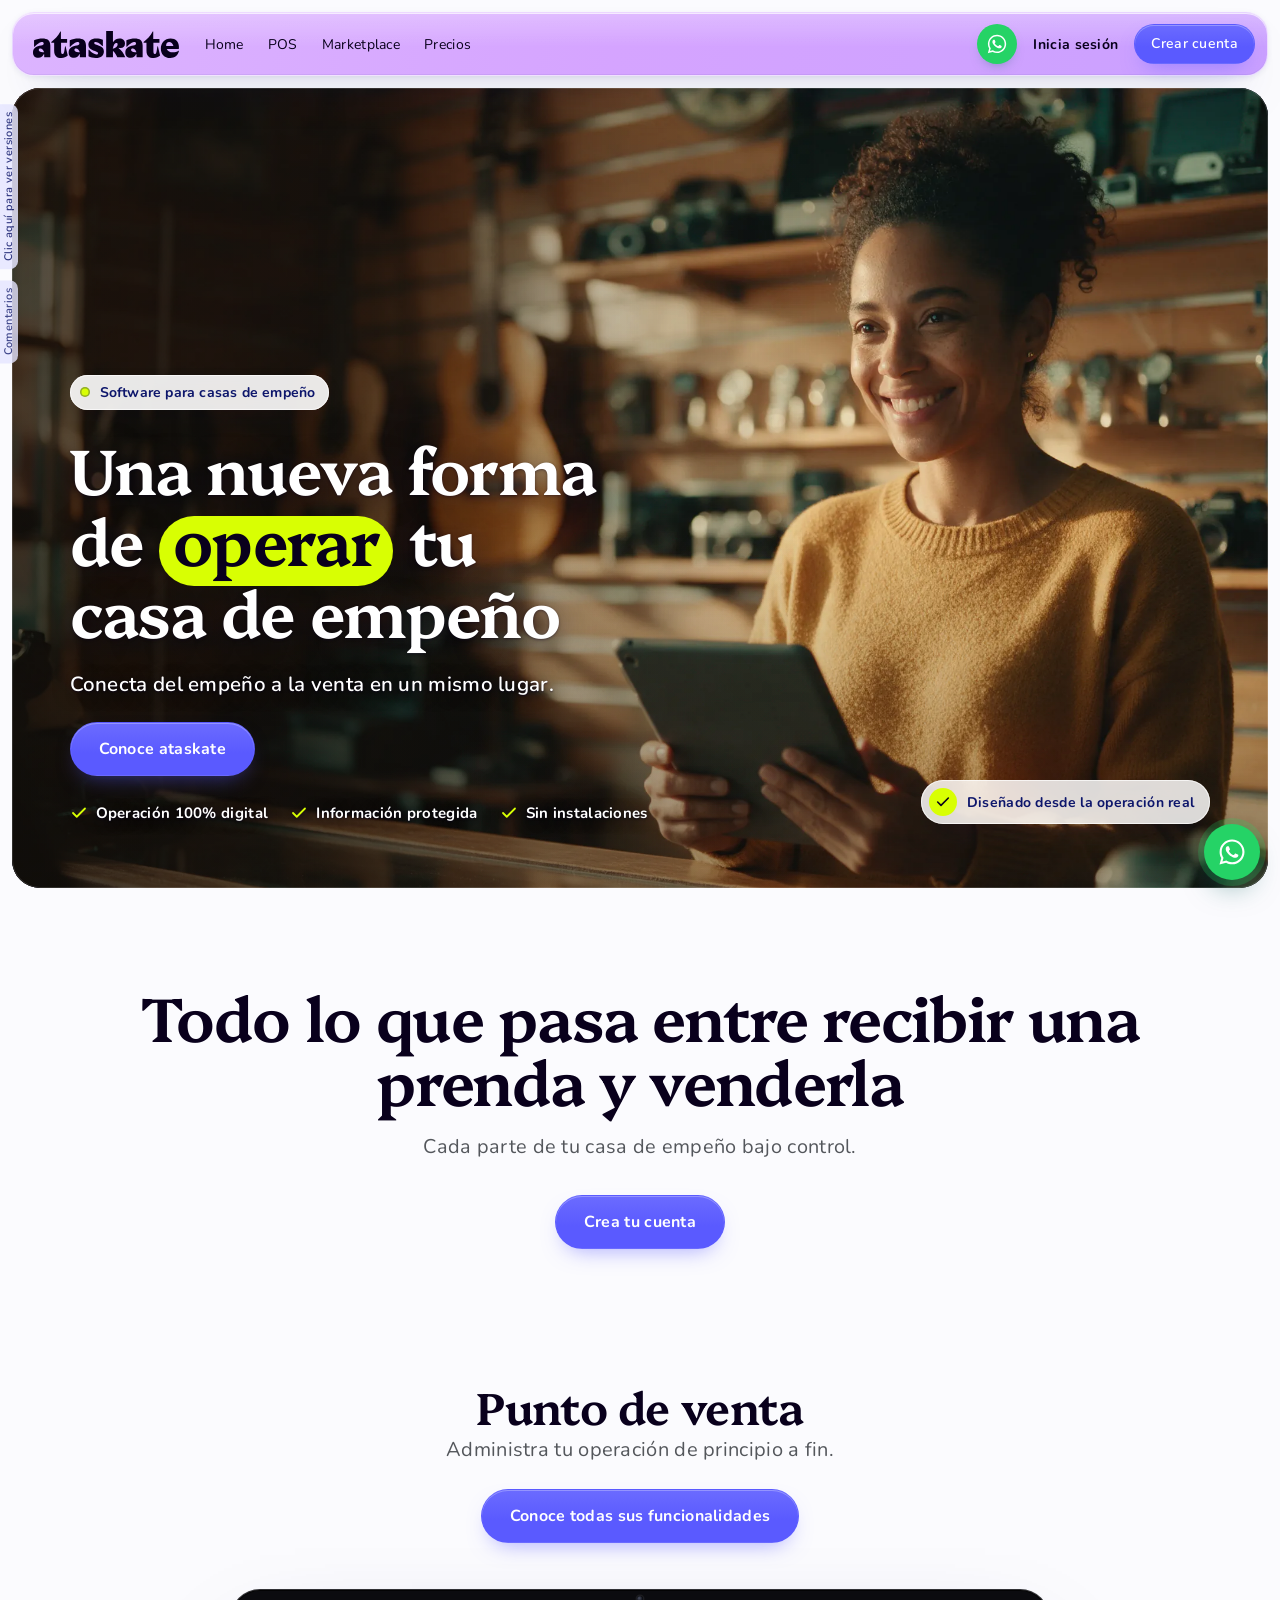
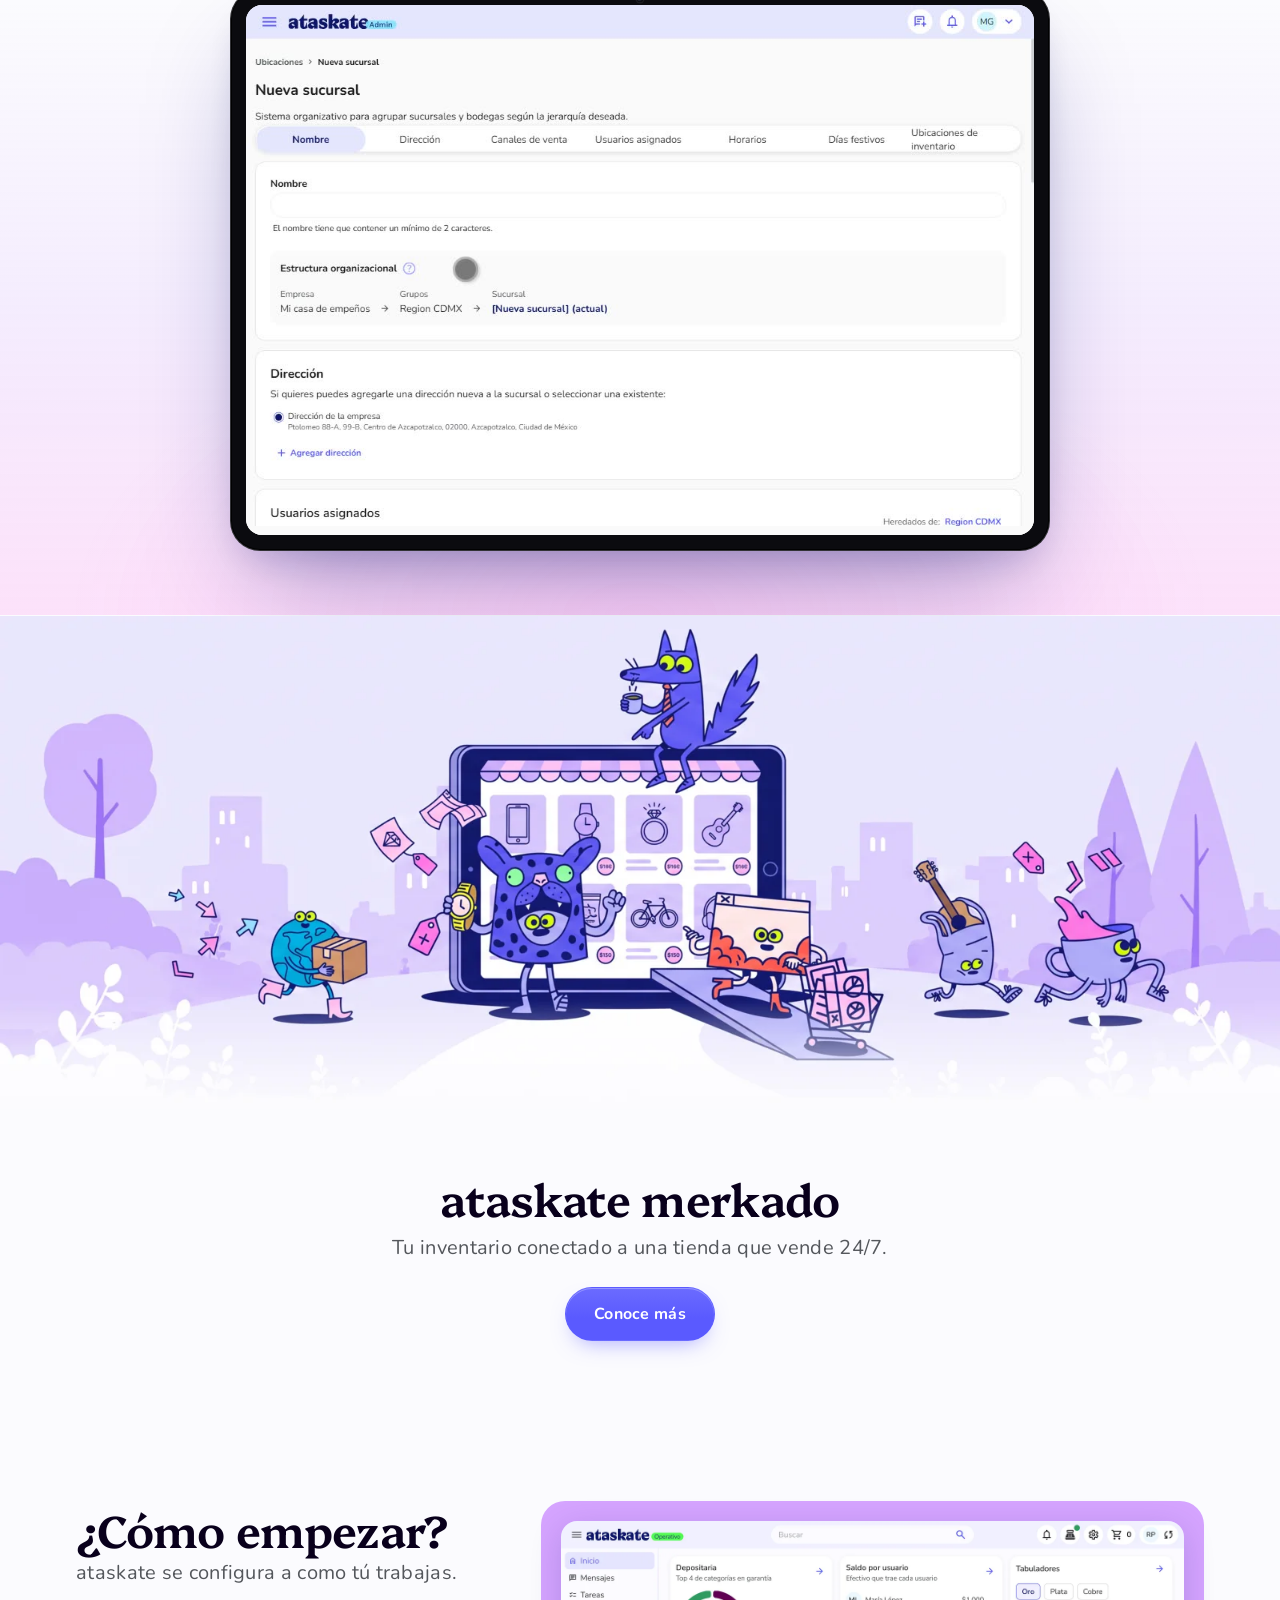
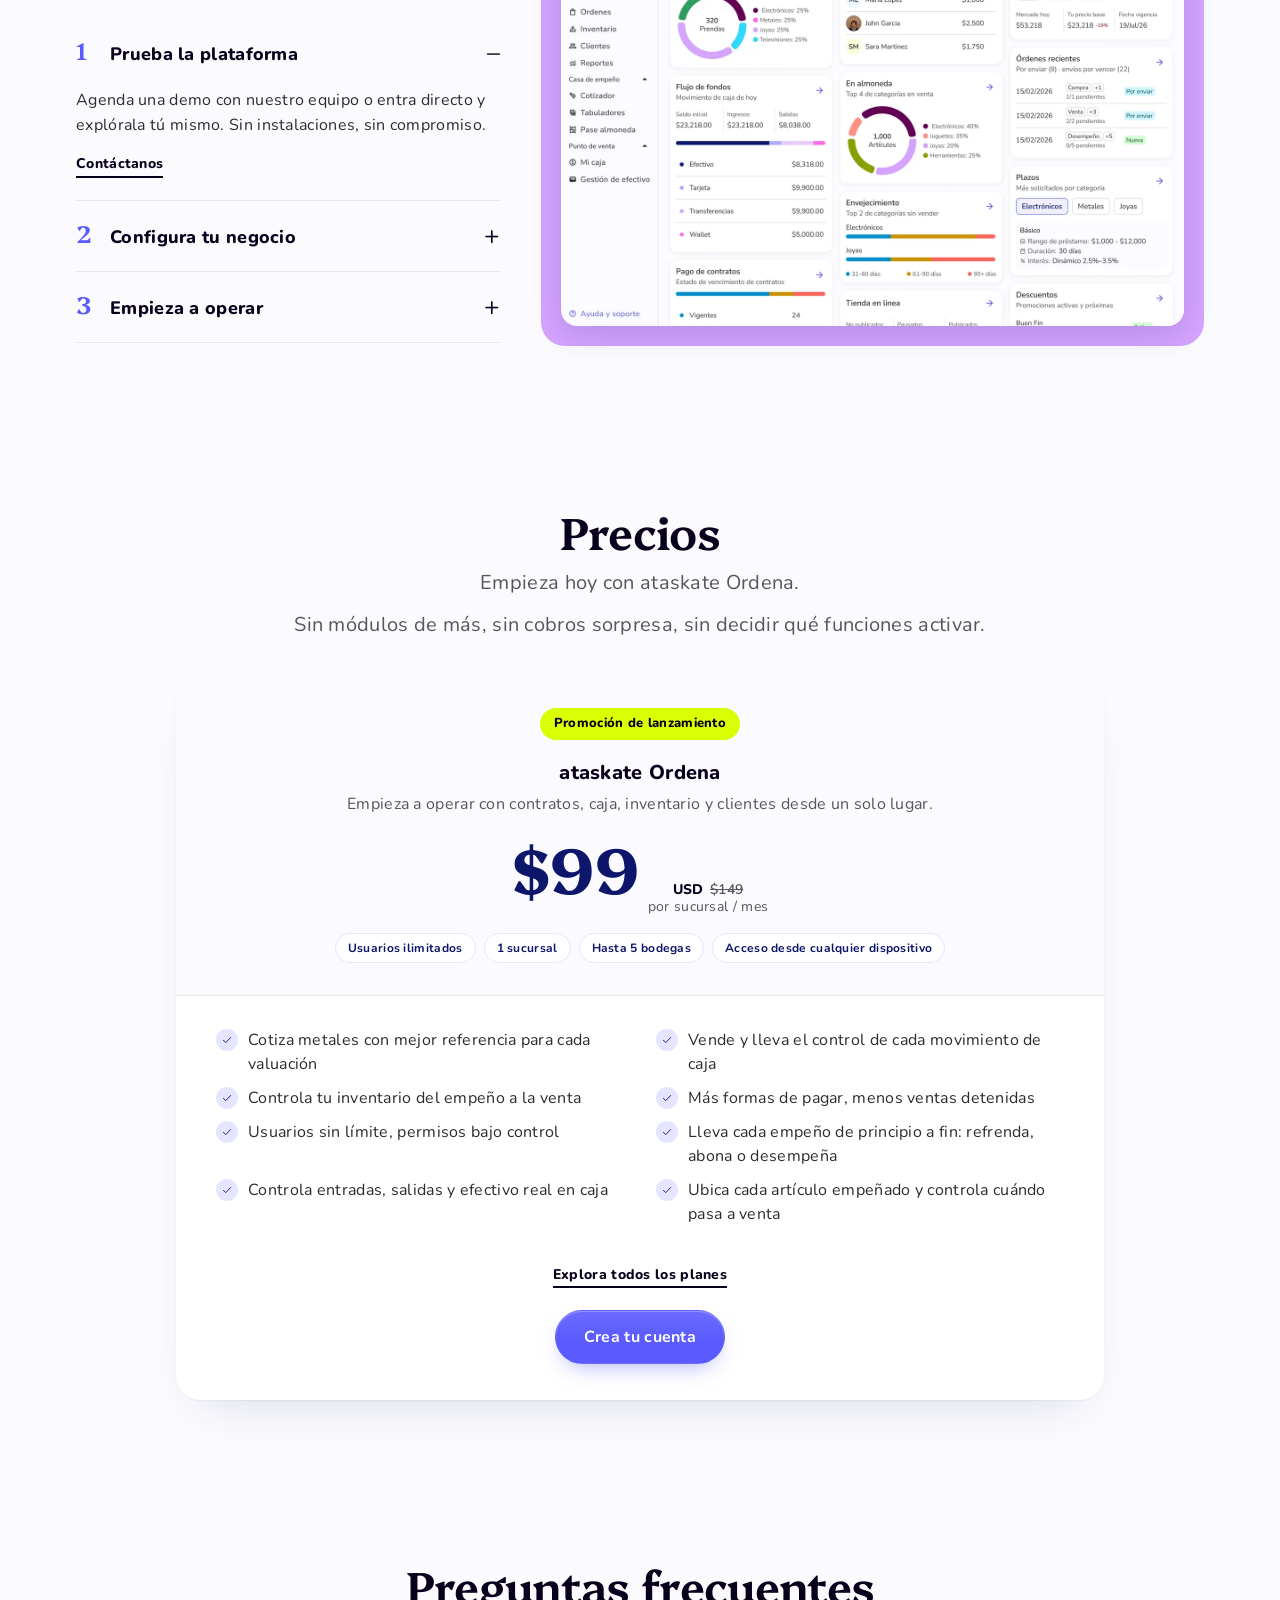
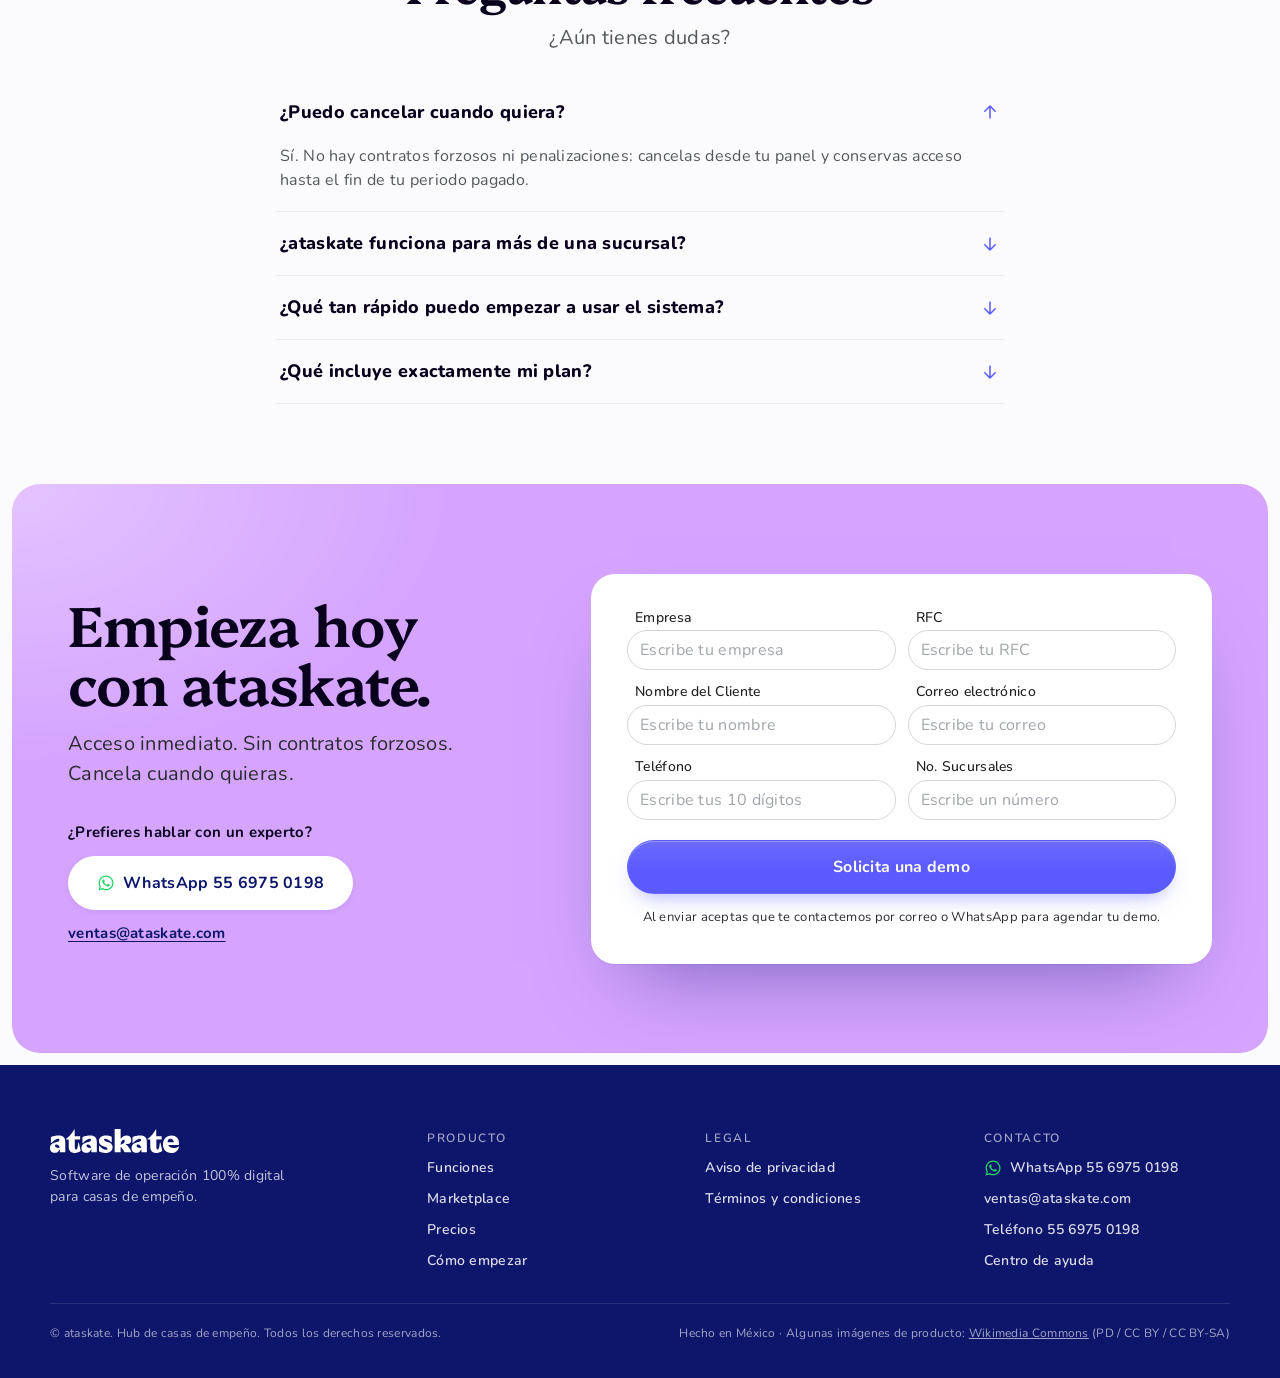
==== commit 3a694630: "Comentarios para revisar el sitio: pestaña en el borde izquierdo, firmados como Manuel Co-Authored-B" ====
--- a/landing/index.html
+++ b/landing/index.html
@@ -6,7 +6,7 @@
       y = l.getElementsByTagName(r)[0]; y.parentNode.insertBefore(t, y);
     })(window, document, 'clarity', 'script', id);
   })();</script><link rel="preload" as="image" href="/video/landing-pos-poster.jpg"><link rel="stylesheet" href="/_astro/landing.BoADMMM8.css">
-<link rel="stylesheet" href="/_astro/landing.D-2maoCO.css">
+<link rel="stylesheet" href="/_astro/landing.C-TXDFZV.css">
 <link rel="stylesheet" href="/_astro/landing.RTOIWTaR.css"><script type="module" src="/_astro/hoisted.Dxt5h6Gp.js"></script></head> <body> <a class="skip" href="#main">Saltar al contenido</a>     <header class="mast" data-astro-cid-bcnnqveb> <div class="mast__bar" data-astro-cid-bcnnqveb> <a class="mast__brand" href="#top" aria-label="ataskate — inicio" data-astro-cid-bcnnqveb> <img src="/brand/ataskate-ink.svg" alt="ataskate" width="335" height="62" data-astro-cid-bcnnqveb> </a> <nav class="mast__nav" id="mast-nav" aria-label="Principal" data-astro-cid-bcnnqveb> <a href="#top" data-astro-cid-bcnnqveb>Home</a><a href="/punto-de-venta/" data-astro-cid-bcnnqveb>POS</a><a href="/marketplace/" data-astro-cid-bcnnqveb>Marketplace</a><a href="/planes/" data-astro-cid-bcnnqveb>Precios</a> </nav> <a class="wa wa--mast mast__wa" data-wa="mast" href="https://wa.me/525569750198?text=Hola%2C%20quiero%20m%C3%A1s%20informaci%C3%B3n%20de%20ataskate." target="_blank" rel="noopener" aria-label="Escríbenos por WhatsApp (se abre en otra pestaña)" title="Escríbenos por WhatsApp" data-astro-cid-bcnnqveb data-astro-cid-sbyz6brq><svg viewBox="0 0 24 24" width="22" height="22" fill="currentColor" aria-hidden="true" data-astro-cid-sbyz6brq><path d="M2 22L3.41254 16.8642C2.5409 15.3608 2.08289 13.6567 2.08373 11.9092C2.08624 6.44583 6.55329 2 12.0419 2C14.7053 2.00083 17.2056 3.03333 19.0862 4.90667C20.9659 6.78 22.0008 9.27 22 11.9183C21.9975 17.3825 17.5304 21.8283 12.0419 21.8283C10.3756 21.8275 8.73365 21.4117 7.27924 20.6217L2 22ZM7.52374 18.8275C8.92707 19.6567 10.2668 20.1533 12.0385 20.1542C16.6002 20.1542 20.3162 16.4592 20.3187 11.9167C20.3204 7.365 16.622 3.675 12.0452 3.67333C7.4802 3.67333 3.76673 7.36833 3.76505 11.91C3.76421 13.7642 4.31014 15.1525 5.22699 16.605L4.39052 19.645L7.52374 18.8275ZM17.0582 14.2742C16.9962 14.1708 16.8304 14.1092 16.5809 13.985C16.3322 13.8608 15.1089 13.2617 14.8803 13.1792C14.6526 13.0967 14.4868 13.055 14.3202 13.3033C14.1544 13.5508 13.6771 14.1092 13.5323 14.2742C13.3874 14.4392 13.2417 14.46 12.993 14.3358C12.7444 14.2117 11.9422 13.9508 10.9919 13.1067C10.2525 12.45 9.75266 11.6392 9.6078 11.3908C9.46295 11.1433 9.59273 11.0092 9.71665 10.8858C9.82885 10.775 9.96533 10.5967 10.0901 10.4517C10.2165 10.3083 10.2576 10.205 10.3413 10.0392C10.4242 9.87417 10.3832 9.72917 10.3204 9.605C10.2576 9.48167 9.76019 8.2625 9.55338 7.76667C9.35075 7.28417 9.14561 7.34917 8.99322 7.34167L8.51595 7.33333C8.35016 7.33333 8.08055 7.395 7.8528 7.64333C7.62505 7.89167 6.982 8.49 6.982 9.70917C6.982 10.9283 7.87373 12.1058 7.99765 12.2708C8.12241 12.4358 9.75182 14.9375 12.2478 16.01C12.8415 16.265 13.3054 16.4175 13.6662 16.5317C14.2624 16.72 14.805 16.6933 15.2337 16.63C15.7118 16.5592 16.7057 16.0308 16.9133 15.4525C17.121 14.8733 17.121 14.3775 17.0582 14.2742Z" data-astro-cid-sbyz6brq></path></svg></a>   <a class="mast__login" href="#cta" data-astro-cid-bcnnqveb>Inicia sesión</a> <a class="btn btn--primary btn--sm mast__cta" href="#cta" data-astro-cid-bcnnqveb>Crear cuenta</a> <button class="mast__burger" type="button" data-menu aria-controls="mast-nav" aria-expanded="false" aria-label="Abrir menú" data-astro-cid-bcnnqveb> <span data-astro-cid-bcnnqveb></span><span data-astro-cid-bcnnqveb></span><span data-astro-cid-bcnnqveb></span> </button> </div> </header> <main id="main" data-astro-cid-bcnnqveb> <!-- ============================== HERO ============================== --> <!-- Cinematic hero: the counter footage runs full-bleed behind a left
          scrim, Shopify-style, with the copy in white on top. -->  <div class="hv-rail" data-astro-cid-jraopiqq> <button class="hv-tab" type="button" id="hvTab" aria-haspopup="menu" aria-expanded="false" aria-controls="hvMenu" data-astro-cid-jraopiqq>Clic aquí para ver versiones</button> </div> <div class="hv-menu" id="hvMenu" role="menu" aria-labelledby="hvTab" hidden data-astro-cid-jraopiqq> <p class="hv-menu__title" role="presentation" data-astro-cid-jraopiqq>Versiones del hero</p> <button class="hv-item" type="button" role="menuitemradio" aria-checked="true" data-n="1" data-foto="4" data-astro-cid-jraopiqq> <img src="/img/hero-opcion-4-mini.webp" alt="" width="256" height="145" loading="lazy" decoding="async" data-astro-cid-jraopiqq> <span class="hv-item__txt" data-astro-cid-jraopiqq><b data-astro-cid-jraopiqq>1. Dueña con tableta</b><small data-astro-cid-jraopiqq>Atiende desde su tienda</small></span> </button><button class="hv-item" type="button" role="menuitemradio" aria-checked="false" data-n="2" data-foto="5" data-astro-cid-jraopiqq> <img src="/img/hero-opcion-5-mini.webp" alt="" width="256" height="145" loading="lazy" decoding="async" data-astro-cid-jraopiqq> <span class="hv-item__txt" data-astro-cid-jraopiqq><b data-astro-cid-jraopiqq>2. Valuador con lupa</b><small data-astro-cid-jraopiqq>Revisa un reloj en el mostrador</small></span> </button><button class="hv-item" type="button" role="menuitemradio" aria-checked="false" data-n="3" data-foto="6" data-astro-cid-jraopiqq> <img src="/img/hero-opcion-6-mini.webp" alt="" width="256" height="145" loading="lazy" decoding="async" data-astro-cid-jraopiqq> <span class="hv-item__txt" data-astro-cid-jraopiqq><b data-astro-cid-jraopiqq>3. Envío del Marketplace</b><small data-astro-cid-jraopiqq>Empaca una cámara vendida en línea</small></span> </button><button class="hv-item" type="button" role="menuitemradio" aria-checked="false" data-n="4" data-foto="7" data-astro-cid-jraopiqq> <img src="/img/hero-opcion-7-mini.webp" alt="" width="256" height="145" loading="lazy" decoding="async" data-astro-cid-jraopiqq> <span class="hv-item__txt" data-astro-cid-jraopiqq><b data-astro-cid-jraopiqq>4. Entrega en el mostrador</b><small data-astro-cid-jraopiqq>Le da una guitarra a su cliente</small></span> </button> </div> <script>
   /* el selector va antes del hero en el HTML: se arma cuando el documento ya está completo */
@@ -80,4 +80,4 @@
 Hecho en México · Algunas imágenes de producto:
 <a href="https://commons.wikimedia.org" style="color:inherit;text-decoration:underline" data-astro-cid-bcnnqveb>Wikimedia Commons</a>
 (PD / CC BY / CC BY-SA)
-</span> </div> </footer>  <!-- WhatsApp de ventas, siempre a la mano en la esquina inferior derecha --> <a class="wa wa--flotante" data-wa="flotante" href="https://wa.me/525569750198?text=Hola%2C%20quiero%20m%C3%A1s%20informaci%C3%B3n%20de%20ataskate." target="_blank" rel="noopener" aria-label="Escríbenos por WhatsApp (se abre en otra pestaña)" title="Escríbenos por WhatsApp" data-astro-cid-sbyz6brq><svg viewBox="0 0 24 24" width="30" height="30" fill="currentColor" aria-hidden="true" data-astro-cid-sbyz6brq><path d="M2 22L3.41254 16.8642C2.5409 15.3608 2.08289 13.6567 2.08373 11.9092C2.08624 6.44583 6.55329 2 12.0419 2C14.7053 2.00083 17.2056 3.03333 19.0862 4.90667C20.9659 6.78 22.0008 9.27 22 11.9183C21.9975 17.3825 17.5304 21.8283 12.0419 21.8283C10.3756 21.8275 8.73365 21.4117 7.27924 20.6217L2 22ZM7.52374 18.8275C8.92707 19.6567 10.2668 20.1533 12.0385 20.1542C16.6002 20.1542 20.3162 16.4592 20.3187 11.9167C20.3204 7.365 16.622 3.675 12.0452 3.67333C7.4802 3.67333 3.76673 7.36833 3.76505 11.91C3.76421 13.7642 4.31014 15.1525 5.22699 16.605L4.39052 19.645L7.52374 18.8275ZM17.0582 14.2742C16.9962 14.1708 16.8304 14.1092 16.5809 13.985C16.3322 13.8608 15.1089 13.2617 14.8803 13.1792C14.6526 13.0967 14.4868 13.055 14.3202 13.3033C14.1544 13.5508 13.6771 14.1092 13.5323 14.2742C13.3874 14.4392 13.2417 14.46 12.993 14.3358C12.7444 14.2117 11.9422 13.9508 10.9919 13.1067C10.2525 12.45 9.75266 11.6392 9.6078 11.3908C9.46295 11.1433 9.59273 11.0092 9.71665 10.8858C9.82885 10.775 9.96533 10.5967 10.0901 10.4517C10.2165 10.3083 10.2576 10.205 10.3413 10.0392C10.4242 9.87417 10.3832 9.72917 10.3204 9.605C10.2576 9.48167 9.76019 8.2625 9.55338 7.76667C9.35075 7.28417 9.14561 7.34917 8.99322 7.34167L8.51595 7.33333C8.35016 7.33333 8.08055 7.395 7.8528 7.64333C7.62505 7.89167 6.982 8.49 6.982 9.70917C6.982 10.9283 7.87373 12.1058 7.99765 12.2708C8.12241 12.4358 9.75182 14.9375 12.2478 16.01C12.8415 16.265 13.3054 16.4175 13.6662 16.5317C14.2624 16.72 14.805 16.6933 15.2337 16.63C15.7118 16.5592 16.7057 16.0308 16.9133 15.4525C17.121 14.8733 17.121 14.3775 17.0582 14.2742Z" data-astro-cid-sbyz6brq></path></svg></a>   </body></html>  +</span> </div> </footer>  <!-- WhatsApp de ventas, siempre a la mano en la esquina inferior derecha --> <a class="wa wa--flotante" data-wa="flotante" href="https://wa.me/525569750198?text=Hola%2C%20quiero%20m%C3%A1s%20informaci%C3%B3n%20de%20ataskate." target="_blank" rel="noopener" aria-label="Escríbenos por WhatsApp (se abre en otra pestaña)" title="Escríbenos por WhatsApp" data-astro-cid-sbyz6brq><svg viewBox="0 0 24 24" width="30" height="30" fill="currentColor" aria-hidden="true" data-astro-cid-sbyz6brq><path d="M2 22L3.41254 16.8642C2.5409 15.3608 2.08289 13.6567 2.08373 11.9092C2.08624 6.44583 6.55329 2 12.0419 2C14.7053 2.00083 17.2056 3.03333 19.0862 4.90667C20.9659 6.78 22.0008 9.27 22 11.9183C21.9975 17.3825 17.5304 21.8283 12.0419 21.8283C10.3756 21.8275 8.73365 21.4117 7.27924 20.6217L2 22ZM7.52374 18.8275C8.92707 19.6567 10.2668 20.1533 12.0385 20.1542C16.6002 20.1542 20.3162 16.4592 20.3187 11.9167C20.3204 7.365 16.622 3.675 12.0452 3.67333C7.4802 3.67333 3.76673 7.36833 3.76505 11.91C3.76421 13.7642 4.31014 15.1525 5.22699 16.605L4.39052 19.645L7.52374 18.8275ZM17.0582 14.2742C16.9962 14.1708 16.8304 14.1092 16.5809 13.985C16.3322 13.8608 15.1089 13.2617 14.8803 13.1792C14.6526 13.0967 14.4868 13.055 14.3202 13.3033C14.1544 13.5508 13.6771 14.1092 13.5323 14.2742C13.3874 14.4392 13.2417 14.46 12.993 14.3358C12.7444 14.2117 11.9422 13.9508 10.9919 13.1067C10.2525 12.45 9.75266 11.6392 9.6078 11.3908C9.46295 11.1433 9.59273 11.0092 9.71665 10.8858C9.82885 10.775 9.96533 10.5967 10.0901 10.4517C10.2165 10.3083 10.2576 10.205 10.3413 10.0392C10.4242 9.87417 10.3832 9.72917 10.3204 9.605C10.2576 9.48167 9.76019 8.2625 9.55338 7.76667C9.35075 7.28417 9.14561 7.34917 8.99322 7.34167L8.51595 7.33333C8.35016 7.33333 8.08055 7.395 7.8528 7.64333C7.62505 7.89167 6.982 8.49 6.982 9.70917C6.982 10.9283 7.87373 12.1058 7.99765 12.2708C8.12241 12.4358 9.75182 14.9375 12.2478 16.01C12.8415 16.265 13.3054 16.4175 13.6662 16.5317C14.2624 16.72 14.805 16.6933 15.2337 16.63C15.7118 16.5592 16.7057 16.0308 16.9133 15.4525C17.121 14.8733 17.121 14.3775 17.0582 14.2742Z" data-astro-cid-sbyz6brq></path></svg></a>   <script src="/comentarios.js?v=3" data-pagina="web-inicio" data-autor="Manuel"></script> </body> </html>   
--- a/_astro/landing.C-TXDFZV.css
+++ b/_astro/landing.C-TXDFZV.css
@@ -0,0 +1 @@
+.wa--foot[data-astro-cid-sbyz6brq]{display:inline-flex;align-items:center;gap:8px}.wa--foot[data-astro-cid-sbyz6brq] svg[data-astro-cid-sbyz6brq]{flex:none;color:#25d366}.wa--flotante[data-astro-cid-sbyz6brq]{position:fixed;right:max(20px,env(safe-area-inset-right));bottom:max(20px,env(safe-area-inset-bottom));z-index:40;display:inline-flex;align-items:center;justify-content:center;width:56px;height:56px;border-radius:50%;background:#25d366;color:#fff;box-shadow:0 0 0 6px #25d36638,0 14px 30px -10px #075e5499;transition:transform .15s,background-color .15s,opacity .2s,visibility 0s}.wa--flotante[data-astro-cid-sbyz6brq]:hover{background:#128c7e;transform:translateY(-2px)}.wa--flotante[data-astro-cid-sbyz6brq]:active{transform:none}.wa--flotante[data-astro-cid-sbyz6brq]:focus-visible{border-radius:50%;outline:3px solid #0d166b;outline-offset:3px}.wa--flotante[data-astro-cid-sbyz6brq].is-oculto{opacity:0;visibility:hidden;pointer-events:none;transition:opacity .2s,visibility 0s .2s}@media (prefers-reduced-motion: reduce){.wa--flotante[data-astro-cid-sbyz6brq],.wa--flotante[data-astro-cid-sbyz6brq].is-oculto{transition:none}.wa--flotante[data-astro-cid-sbyz6brq]:hover{transform:none}}@media print{.wa--flotante[data-astro-cid-sbyz6brq]{display:none}}:root{--navy: #0d166b;--indigo: #5a5aff;--indigo-press: #4747e0;--purple-10: #fafaff;--purple-50: #f0f0ff;--purple-100: #e5e5ff;--purple-200: #acacff;--lila-200: #d5a4ff;--pink-100: #ff98ef;--pink-200: #ff6ae8;--lemon-200: #d8ff03;--ink: #09001c;--body: #2a2c2f;--caption: #54575c;--placeholder: #a1a5aa;--line: #d4d6d8;--line-soft: #e8e9ea;--empty: #eff0f0;--page: #fbfbfe;--ok-surface: #effaf4;--ok-icon: #309c60;--ok-title: #174a2e;--warn-surface: #ffebba;--warn-icon: #cc9200;--shadow-card: 0 1px 2px rgba(13, 22, 107, .05), 0 24px 48px -26px rgba(13, 22, 107, .16);--shadow-float: 0 8px 32px rgba(13, 22, 107, .16);--font-sans: "Nunito", -apple-system, "Segoe UI", Roboto, sans-serif;--font-display: "Platypi", Georgia, "Times New Roman", serif;--fs-d1: clamp(34px, 4vw, 56px);--lh-d1: 1.1;--fs-d2: clamp(30px, 3.5vw, 48px);--lh-d2: 1.12;--fs-d3: clamp(26px, 3vw, 38px);--lh-d3: 1.16;--fs-d4: 26px;--ls-display: -.015em;--fs-lede: 20px;--fs-title: 18px;--fs-body: 16px;--fs-small: 14px;--fs-micro: 12px;--measure: 60ch}*,*:before,*:after{box-sizing:border-box}html{scroll-behavior:smooth;scroll-padding-top:92px;-webkit-text-size-adjust:100%}body{margin:0;background:var(--page);color:var(--ink);font-family:var(--font-sans);font-size:16px;line-height:1.5;letter-spacing:.3px;overflow-x:clip;-webkit-font-smoothing:antialiased;-moz-osx-font-smoothing:grayscale}img,svg,video{display:block;max-width:100%}h1,h2,h3,p,figure{margin:0}h1,h2,h3{letter-spacing:0}ul{margin:0;padding:0;list-style:none}a{color:inherit;text-decoration:none}button{font:inherit;color:inherit;background:none;border:0;padding:0;cursor:pointer}input{font:inherit;color:inherit}:focus-visible{outline:3px solid var(--indigo);outline-offset:3px;border-radius:4px}.skip{position:absolute;left:-9999px;top:8px;z-index:100;padding:10px 18px;border-radius:100px;background:var(--navy);color:#fff;font-weight:700}.skip:focus{left:16px}::selection{background:var(--lemon-200);color:var(--ink)}.demo-rail{top:104px!important}body:has(.hv-rail) .demo-rail{top:280px!important}@media (max-width: 720px){.demo-rail{top:96px!important}body:has(.hv-rail) .demo-rail{top:260px!important}}@media (prefers-reduced-motion: reduce){html{scroll-behavior:auto}*,*:before,*:after{animation-duration:.001ms!important;animation-iteration-count:1!important;transition-duration:.001ms!important}}svg[data-astro-cid-r2m5lo7l]{display:block;flex:0 0 auto}.mast{position:sticky;top:12px;z-index:50;margin:12px 12px 0}.mast__bar{display:flex;align-items:center;gap:16px;min-height:64px;padding:0 12px 0 20px;background:linear-gradient(180deg,#ffffff42,#fff0 55%),linear-gradient(100deg,#dcb4ff 0%,var(--lila-200) 48%,#caa0ff 100%);border:1px solid rgba(255,255,255,.55);border-radius:22px;box-shadow:inset 0 1px #ffffffb3,inset 0 -1px #0d166b0f,0 2px 8px -2px #0d166b1f,0 24px 48px -28px #0d166b8c;-webkit-backdrop-filter:blur(18px) saturate(160%);backdrop-filter:blur(18px) saturate(160%);min-width:0}.mast__brand{display:inline-flex;align-items:center;flex:0 0 auto}.mast__brand img{height:27px;width:auto;display:block}.mast__nav{display:flex;align-items:center;gap:4px;flex:1}.mast__nav a{padding:8px 10px;border-radius:100px;font-size:14px;font-weight:400;color:var(--ink);white-space:nowrap;transition:background-color .2s,color .2s}.mast__nav a:hover{background:#ffffff80;color:var(--navy)}.mast__nav a:active{background:#ffffffb3;color:var(--navy)}.mast__nav a.is-active{background:#fff;color:var(--navy);font-weight:700;box-shadow:0 6px 14px -8px #0d166b73}.mast__login{flex:0 0 auto;font-size:14px;font-weight:700;color:var(--ink);white-space:nowrap;transition:color .2s}.mast__login:hover{color:var(--indigo)}.mast__wa{position:relative;flex:0 0 auto;display:inline-flex;align-items:center;justify-content:center;width:40px;height:40px;border-radius:50%;color:#fff;background:#25d366;box-shadow:0 6px 14px -8px #075e5499;transition:background-color .2s,transform .2s,box-shadow .2s}.mast__wa svg{width:22px;height:22px}.mast__wa:hover{background:#128c7e;transform:translateY(-1px);box-shadow:0 10px 20px -10px #075e54b3}.mast__wa:focus-visible{border-radius:50%;outline-offset:2px}.mast__bar .mast__cta{flex:0 0 auto}@media (max-width: 720px){.mast__login{display:none}.mast__bar:not(:has(.mast__burger)){flex-wrap:wrap;gap:12px;row-gap:4px;padding:10px 16px;min-height:0}.mast__bar:not(:has(.mast__burger)) .mast__cta{margin-left:auto}.mast__bar:not(:has(.mast__burger)) .mast__nav{order:3;flex:1 0 100%;gap:2px;margin-inline:-6px;padding-inline:6px;overflow-x:auto;scrollbar-width:none;-webkit-overflow-scrolling:touch}.mast__bar:not(:has(.mast__burger)) .mast__nav::-webkit-scrollbar{display:none}.mast__nav a{padding:10px 12px}}@media (min-width: 721px) and (max-width: 820px){.mast__bar:not(:has(.mast__burger)) .mast__login{display:none}}@media (min-width: 400px) and (max-width: 720px){.mast__bar:not(:has(.mast__burger)) .mast__wa{margin-left:auto}.mast__bar:not(:has(.mast__burger)) .mast__wa~.mast__cta{margin-left:0}}@media (max-width: 399px){.mast__wa{display:none}}.btn{display:inline-flex;align-items:center;justify-content:center;gap:8px;font-family:var(--font-sans);font-weight:700;font-size:16px;line-height:24px;padding:14px 28px;border-radius:999px;border:1px solid transparent;white-space:nowrap;text-align:center;user-select:none;cursor:pointer;text-decoration:none;letter-spacing:.3px;transition:background-color .35s cubic-bezier(.32,.72,0,1),border-color .35s cubic-bezier(.32,.72,0,1),color .35s cubic-bezier(.32,.72,0,1),transform .45s cubic-bezier(.32,.72,0,1),box-shadow .45s cubic-bezier(.32,.72,0,1)}.btn:focus-visible{outline:none;box-shadow:0 0 0 3px #5a5aff66}.btn:active{transform:translateY(0) scale(.98)}.btn--sm{font-size:14px;line-height:20px;font-weight:600;padding:9px 16px}.btn--primary{background:linear-gradient(180deg,#6b6bff,var(--indigo) 58%);color:#fff;box-shadow:inset 0 1px #ffffff47,0 10px 22px -10px #5a5aff8c}.btn--primary:hover{background:linear-gradient(180deg,#5858f2,var(--indigo-press) 58%);color:#fff;transform:translateY(-1px);box-shadow:inset 0 1px #ffffff3d,0 16px 30px -12px #5a5aff99}.btn--primary:active{transform:translateY(0) scale(.98)}.btn--primary:focus-visible{box-shadow:inset 0 1px #ffffff47,0 10px 22px -10px #5a5aff8c,0 0 0 3px #5a5aff66}.btn--outline,.btn--line-navy{background:#fff;color:var(--navy);border-color:var(--purple-200);box-shadow:0 2px 10px -4px #0d166b2e}.btn--outline:hover,.btn--line-navy:hover{border-color:var(--navy);background:var(--purple-50);transform:translateY(-1px)}.btn--white{background:#fff;color:var(--navy);box-shadow:0 2px 10px -4px #0d166b2e}.btn--white:hover{background:var(--purple-50);transform:translateY(-1px)}@media (prefers-reduced-motion: reduce){.btn,.btn:hover{transition:none;transform:none}}
